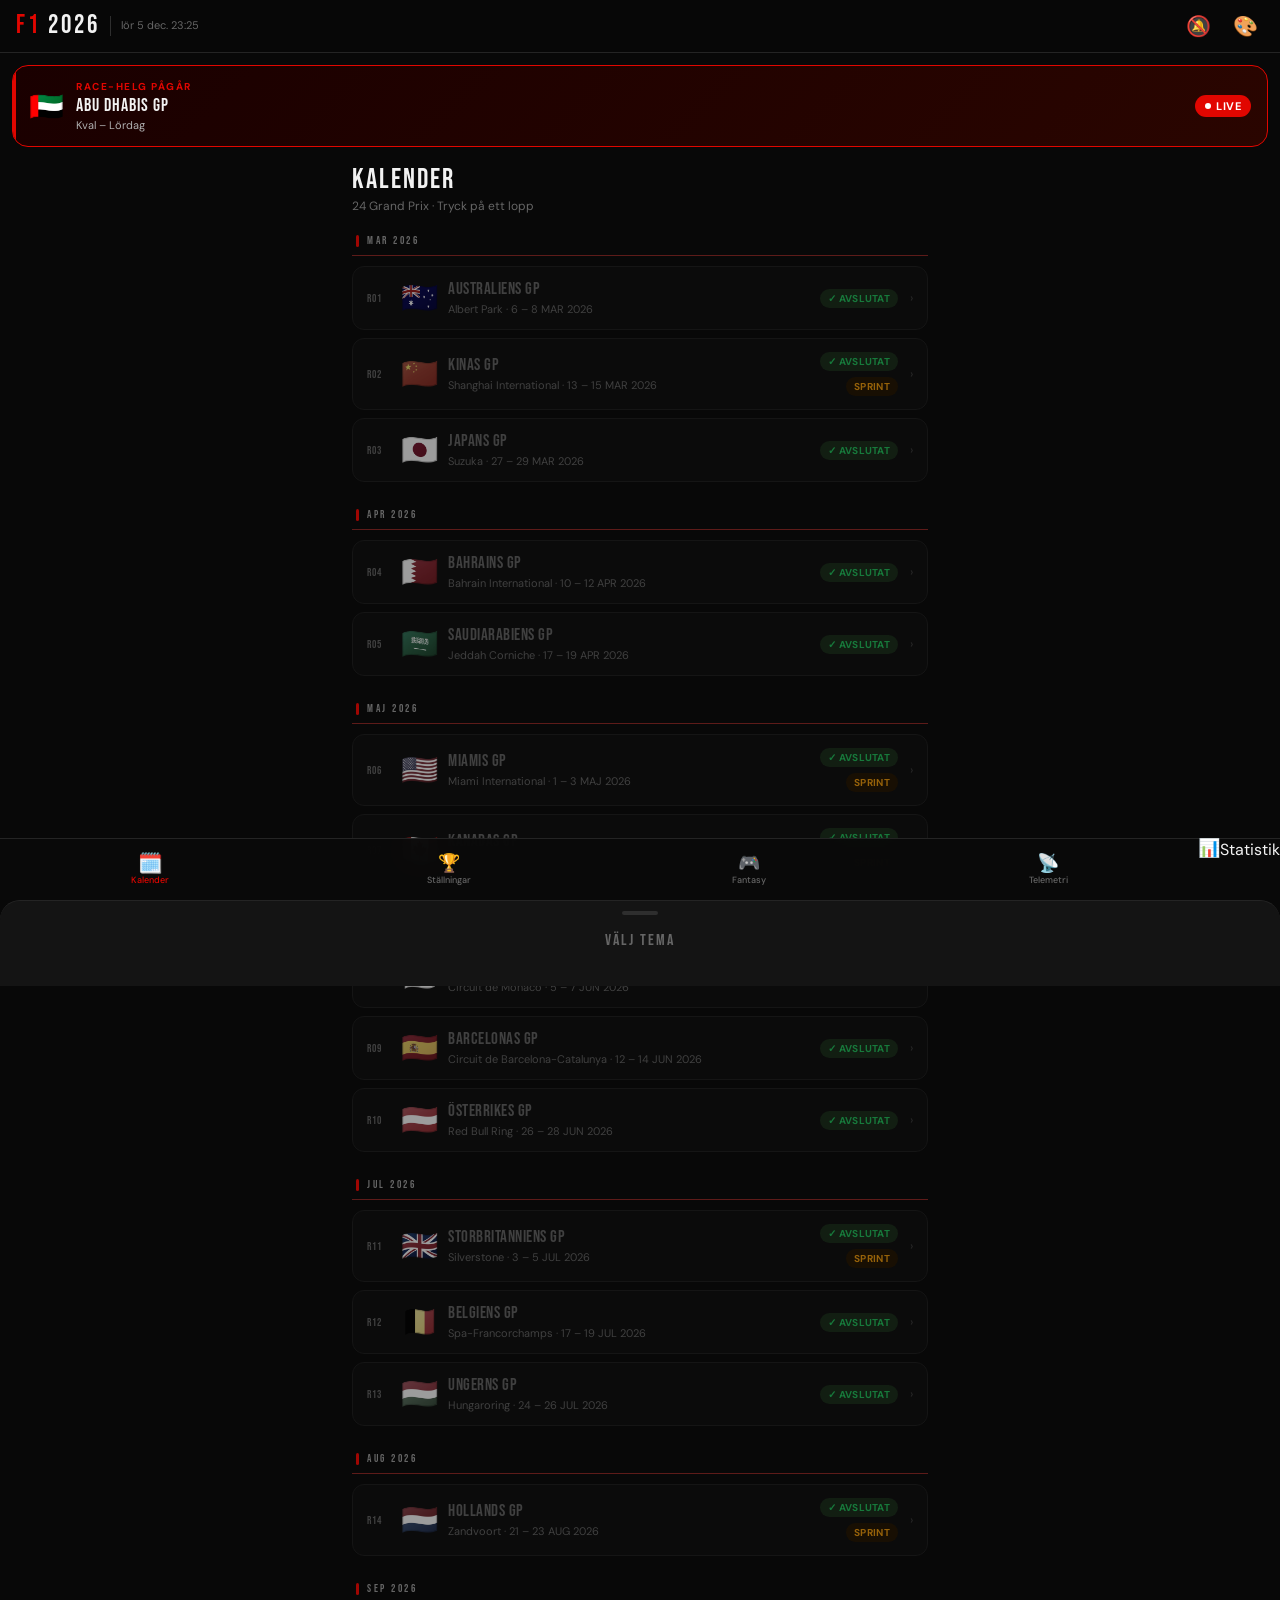
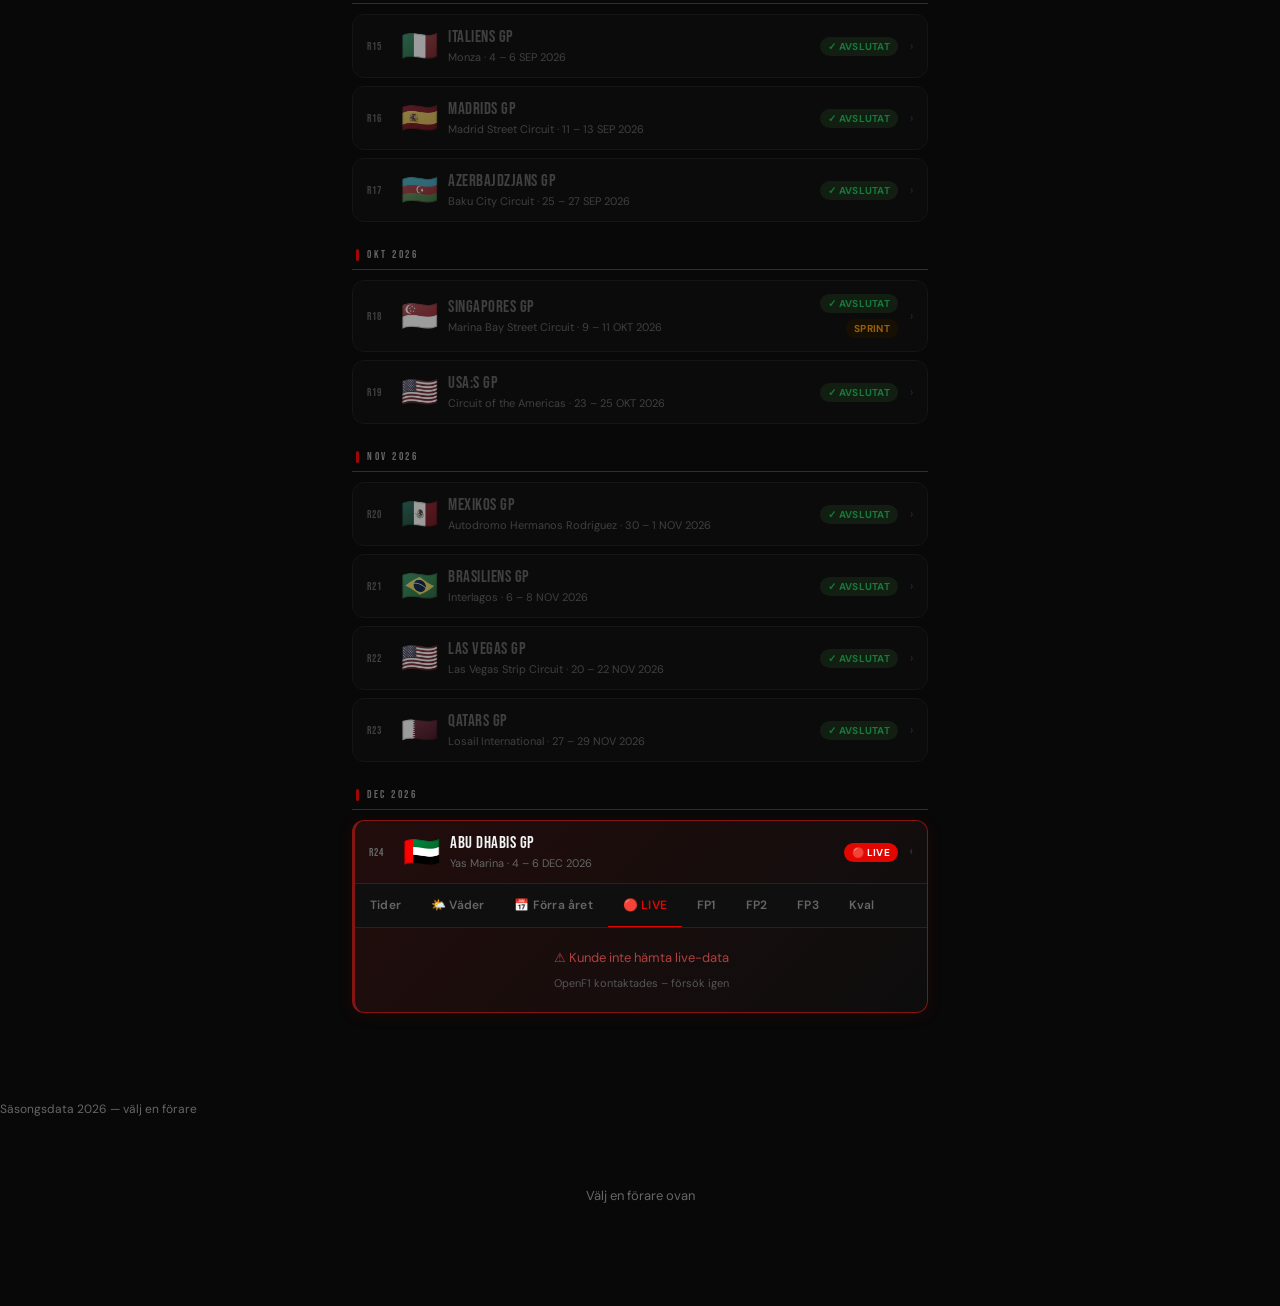
==== index.html @ bcf7eaa3 "Add files via upload" ====
<!DOCTYPE html>
<html lang="sv">
<head>
<meta charset="UTF-8">
<meta name="viewport" content="width=device-width, initial-scale=1.0, viewport-fit=cover">
<meta name="apple-mobile-web-app-capable" content="yes">
<meta name="apple-mobile-web-app-status-bar-style" content="black-translucent">
<meta name="apple-mobile-web-app-title" content="F1 2026">
<meta name="theme-color" content="#080808">
<title>F1 2026</title>

<script>
const manifestData = {
  name:"F1 2026 Kalender", short_name:"F1 2026", start_url:"/",
  display:"standalone", background_color:"#080808", theme_color:"#E10600",
  orientation:"portrait",
  icons:[{ src:"data:image/svg+xml,<svg xmlns='http://www.w3.org/2000/svg' viewBox='0 0 100 100'><rect width='100' height='100' rx='20' fill='%23E10600'/><text y='.85em' font-size='72' x='14'>🏎</text></svg>", sizes:"any", type:"image/svg+xml" }]
};
const blob = new Blob([JSON.stringify(manifestData)],{type:'application/json'});
document.addEventListener('DOMContentLoaded',()=>{
  const l=document.createElement('link'); l.rel='manifest';
  l.href=URL.createObjectURL(blob); document.head.appendChild(l);
});
</script>

<link rel="preconnect" href="https://fonts.googleapis.com">
<link href="https://fonts.googleapis.com/css2?family=Bebas+Neue&family=DM+Sans:wght@300;400;500;600&display=swap" rel="stylesheet">

<style>
/* ── TOKENS ──────────────────────────────────────────────────────────────── */
:root {
  --red:     #E10600;
  --red2:    #ff2a25;
  --bg:      #080808;
  --bg2:     #0f0f0f;
  --surface: #141414;
  --surface2:#1a1a1a;
  --surface3:#222;
  --border:  #242424;
  --border2: #2e2e2e;
  --text:    #f2f2f2;
  --text2:   #b0b0b0;
  --muted:   #666;
  --gold:    #f5c518;
  --silver:  #c0c0c0;
  --bronze:  #cd7f32;
  --green:   #22c55e;
  --purple:  #c44dff;

  --r-sm:  8px;
  --r-md: 12px;
  --r-lg: 16px;

  --safe-top:    env(safe-area-inset-top,    0px);
  --safe-bottom: env(safe-area-inset-bottom, 0px);
  --safe-left:   env(safe-area-inset-left,   0px);
  --safe-right:  env(safe-area-inset-right,  0px);

  /* Theme accent (overridden per team) */
  --accent:       #E10600;
  --accent2:      #ff2a25;
  --accent-glow:  rgba(var(--accent-rgb,225,6,0),0.25);
}

/* ── THEME VARIATIONS ────────────────────────────────────────────────────── */
/* Each team overrides --accent, --accent2, --accent-glow */
[data-theme="ferrari"]       { --accent:#E8002D; --accent2:#ff1a3d; --accent-glow:rgba(232,0,45,0.25); }
[data-theme="red_bull"]      { --accent:#3671C6; --accent2:#5590e0; --accent-glow:rgba(54,113,198,0.25); }
[data-theme="mercedes"]      { --accent:#00D2BE; --accent2:#00f0d8; --accent-glow:rgba(0,210,190,0.25); }
[data-theme="mclaren"]       { --accent:#FF8000; --accent2:#ff9a30; --accent-glow:rgba(255,128,0,0.25); }
[data-theme="aston_martin"]  { --accent:#358C75; --accent2:#40a98d; --accent-glow:rgba(53,140,117,0.25); }
[data-theme="alpine"]        { --accent:#FF87BC; --accent2:#ffa0cc; --accent-glow:rgba(255,135,188,0.25); }
[data-theme="williams"]      { --accent:#64C4FF; --accent2:#80d4ff; --accent-glow:rgba(100,196,255,0.25); }
[data-theme="rb"]            { --accent:#6692FF; --accent2:#80aaff; --accent-glow:rgba(102,146,255,0.25); }
[data-theme="haas"]          { --accent:#B6BABD; --accent2:#d0d4d8; --accent-glow:rgba(182,186,189,0.2); }
[data-theme="sauber"]        { --accent:#999999; --accent2:#b0b0b0; --accent-glow:rgba(153,153,153,0.2); }
[data-theme="cadillac"]      { --accent:#C4B696; --accent2:#d4c8a8; --accent-glow:rgba(196,182,150,0.25); }
[data-theme="default"]       { --accent:#E10600; --accent2:#ff2a25; --accent-glow:rgba(var(--accent-rgb,225,6,0),0.25); }

/* ── RESET ───────────────────────────────────────────────────────────────── */
*, *::before, *::after {
  box-sizing: border-box; margin: 0; padding: 0;
  -webkit-tap-highlight-color: transparent;
  -webkit-text-size-adjust: 100%;
}
html {
  height: 100%;
  scroll-behavior: smooth;
  -webkit-overflow-scrolling: touch;
}
body {
  background: var(--bg);
  color: var(--text);
  font-family: 'DM Sans', -apple-system, BlinkMacSystemFont, sans-serif;
  min-height: 100%;
  padding-bottom: calc(62px + var(--safe-bottom));
  overscroll-behavior: none;
  -webkit-font-smoothing: antialiased;
}
button { touch-action: manipulation; font-family: inherit; cursor: pointer; }

/* ── HEADER ──────────────────────────────────────────────────────────────── */
header {
  position: sticky;
  top: 0;
  z-index: 200;
  background: rgba(8,8,8,0.92);
  backdrop-filter: blur(24px);
  -webkit-backdrop-filter: blur(24px);
  border-bottom: 1px solid var(--border);
  padding: calc(var(--safe-top) + 12px) 16px 12px;
  display: flex;
  align-items: center;
  gap: 10px;
}

.logo {
  font-family: 'Bebas Neue', sans-serif;
  font-size: 26px;
  letter-spacing: 3px;
  line-height: 1;
  color: var(--text);
}
.logo-f1 { color: var(--accent); }

/* ── THEME BUTTON ────────────────────────────────────────────────────────── */
.theme-btn {
  margin-left: auto;
  background: none; border: none;
  font-size: 20px; line-height: 1;
  padding: 4px 6px;
  border-radius: 8px;
  cursor: pointer;
  transition: transform 0.2s;
  flex-shrink: 0;
}
.theme-btn:active { transform: scale(0.88) rotate(20deg); }
.notify-header-btn {
  background: none; border: none;
  font-size: 20px; line-height: 1;
  padding: 4px 6px;
  border-radius: 8px;
  cursor: pointer;
  transition: transform 0.2s;
  flex-shrink: 0;
}
.notify-header-btn:active { transform: scale(0.88); }
.notify-header-btn.notify-active { filter: drop-shadow(0 0 6px gold); }


/* ── THEME SHEET ─────────────────────────────────────────────────────────── */
.theme-overlay {
  display: none;
  position: fixed; inset: 0;
  background: rgba(0,0,0,0.6);
  z-index: 500;
  backdrop-filter: blur(4px);
  -webkit-backdrop-filter: blur(4px);
}
.theme-overlay.open { display: block; }

.theme-sheet {
  position: fixed;
  bottom: 0; left: 0; right: 0;
  background: var(--surface);
  border-top: 1px solid var(--border);
  border-radius: 20px 20px 0 0;
  padding: 10px 20px calc(20px + var(--safe-bottom));
  z-index: 501;
  transform: translateY(100%);
  transition: transform 0.35s cubic-bezier(0.32, 0.72, 0, 1);
}
.theme-sheet.open { transform: translateY(0); }

.theme-sheet-handle {
  width: 36px; height: 4px;
  background: var(--border2);
  border-radius: 2px;
  margin: 0 auto 16px;
}
.theme-sheet-title {
  font-family: 'Bebas Neue', sans-serif;
  font-size: 16px; letter-spacing: 2px;
  color: var(--muted);
  text-align: center;
  margin-bottom: 16px;
}

.theme-grid {
  display: grid;
  grid-template-columns: repeat(3, 1fr);
  gap: 10px;
}
.theme-tile {
  display: flex; flex-direction: column; align-items: center; gap: 7px;
  padding: 12px 6px 10px;
  background: var(--surface2);
  border: 2px solid var(--border);
  border-radius: var(--r-md);
  cursor: pointer;
  transition: all 0.15s;
  position: relative;
}
.theme-tile:active { transform: scale(0.94); }
.theme-tile.active {
  border-color: var(--accent);
  background: color-mix(in srgb, var(--accent) 12%, var(--surface2));
}
.theme-tile.active::after {
  content: '✓';
  position: absolute; top: 5px; right: 7px;
  font-size: 11px; font-weight: 700;
  color: var(--accent);
}
.theme-swatch {
  width: 36px; height: 36px;
  border-radius: 50%;
  flex-shrink: 0;
  position: relative;
}
.theme-swatch-inner {
  position: absolute; inset: 4px;
  border-radius: 50%;
  background: var(--bg);
}
.theme-name {
  font-size: 10px; font-weight: 600;
  color: var(--text2);
  text-align: center;
  line-height: 1.2;
  letter-spacing: 0.3px;
}

.header-sep {
  width: 1px; height: 20px;
  background: var(--border2);
  flex-shrink: 0;
}

.header-clock {
  font-size: 11px;
  color: var(--muted);
  line-height: 1.4;
  flex: 1;
}

/* ── COUNTDOWN BANNER ────────────────────────────────────────────────────── */
.countdown-banner {
  margin: 12px 12px 0;
  background: linear-gradient(135deg, #1a0a00 0%, #1a0000 100%);
  border: 1px solid #3a1a00;
  border-radius: var(--r-lg);
  padding: 14px 16px;
  display: flex;
  align-items: center;
  gap: 12px;
  overflow: hidden;
  position: relative;
}
.countdown-banner::before {
  content: '';
  position: absolute;
  top: 0; left: 0;
  width: 3px; height: 100%;
  background: var(--accent);
  border-radius: 99px 0 0 99px;
}
.countdown-race-flag { font-size: 28px; flex-shrink: 0; }
.countdown-info { flex: 1; min-width: 0; }
.countdown-label {
  font-size: 10px;
  font-weight: 700;
  letter-spacing: 1.5px;
  text-transform: uppercase;
  color: var(--accent);
  margin-bottom: 2px;
}
.countdown-race-name {
  font-family: 'Bebas Neue', sans-serif;
  font-size: 18px;
  letter-spacing: 1px;
  color: var(--text);
  white-space: nowrap;
  overflow: hidden;
  text-overflow: ellipsis;
}
.countdown-session {
  font-size: 11px;
  color: var(--text2);
  margin-top: 2px;
}
.countdown-timer {
  flex-shrink: 0;
  text-align: center;
}
.countdown-digits {
  font-family: 'Bebas Neue', sans-serif;
  font-size: 26px;
  letter-spacing: 1px;
  color: var(--text);
  line-height: 1;
  font-variant-numeric: tabular-nums;
}
.countdown-unit {
  font-size: 9px;
  color: var(--muted);
  letter-spacing: 1px;
  text-transform: uppercase;
  margin-top: 1px;
}

/* live banner variant */
.countdown-banner.is-live {
  background: linear-gradient(135deg, #1a0000 0%, #2a0500 100%);
  border-color: var(--accent);
  animation: liveBorderPulse 2s ease-in-out infinite;
}
@keyframes liveBorderPulse {
  0%,100% { border-color: var(--accent); }
  50%      { border-color: #ff6b6b; }
}
.live-pill {
  display: flex; align-items: center; gap: 5px;
  background: var(--accent);
  color: white;
  font-size: 11px; font-weight: 700;
  letter-spacing: 0.5px;
  padding: 4px 10px;
  border-radius: 99px;
}
.live-pill-dot {
  width: 6px; height: 6px;
  background: white;
  border-radius: 50%;
  animation: pulse 1s infinite;
}

/* ── PAGE CONTAINER ──────────────────────────────────────────────────────── */
.container { padding: 16px 12px calc(80px + var(--safe-bottom)); max-width: 600px; margin: 0 auto; }

.page-title {
  font-family: 'Bebas Neue', sans-serif;
  font-size: 28px;
  letter-spacing: 2px;
  color: var(--text);
  margin-bottom: 2px;
}
.page-subtitle {
  font-size: 12px;
  color: var(--muted);
  margin-bottom: 16px;
  font-weight: 400;
}

/* ── MONTH DIVIDER ───────────────────────────────────────────────────────── */
.month-divider {
  font-family: 'Bebas Neue', sans-serif;
  font-size: 11px;
  color: var(--muted);
  letter-spacing: 2.5px;
  padding: 18px 4px 8px;
  text-transform: uppercase;
  border-bottom: 1px solid color-mix(in srgb, var(--accent) 30%, var(--border));
  margin-bottom: 10px;
  display: flex;
  align-items: center;
  gap: 8px;
}
.month-divider::before {
  content: '';
  display: inline-block;
  width: 3px;
  height: 12px;
  background: var(--accent);
  border-radius: 2px;
  flex-shrink: 0;
  opacity: 0.7;
}
.month-divider:first-child { padding-top: 4px; }

/* Öppet kort — starkare kant */
.race-card.open:not(.past) {
  border-color: color-mix(in srgb, var(--accent) 50%, var(--border));
  box-shadow: 0 2px 16px color-mix(in srgb, var(--accent) 10%, transparent);
}

/* ── RACE CARD ───────────────────────────────────────────────────────────── */
.race-card {
  background: var(--surface);
  border: 1px solid var(--border);
  border-radius: var(--r-md);
  margin-bottom: 8px;
  overflow: hidden;
  transition: border-color 0.2s, box-shadow 0.2s, opacity 0.2s;
}

/* Avklarade lopp — mörkare, nedtonade */
.race-card.past {
  background: #0e0e0e;
  border-color: #1e1e1e;
  opacity: 0.6;
}
.race-card.past .race-name { color: var(--muted); }
.race-card.past .flag      { filter: grayscale(0.5); }

/* Nästa kommande lopp — accentfärgad vänsterkant + glöd */
.race-card.next-race {
  background: linear-gradient(135deg, color-mix(in srgb, var(--accent) 6%, #0d0d0d), #0d0d0d);
  border-color: color-mix(in srgb, var(--accent) 40%, var(--border));
  border-left: 3px solid var(--accent);
  box-shadow: 0 0 0 1px color-mix(in srgb, var(--accent) 15%, transparent),
              0 4px 20px color-mix(in srgb, var(--accent) 15%, transparent),
              inset 3px 0 12px color-mix(in srgb, var(--accent) 6%, transparent);
}
.race-card.next-race .race-name { color: #fff; }

/* Övriga kommande lopp — svag accenttonad kant */
.race-card.upcoming {
  background: #111318;
  border-color: color-mix(in srgb, var(--accent) 18%, var(--border));
  border-left: 2px solid color-mix(in srgb, var(--accent) 35%, transparent);
}

/* Live — starkt glöd */
.race-card.live {
  background: linear-gradient(135deg, color-mix(in srgb, var(--accent) 10%, #0d0d0d), #0d0d0d);
  border-color: var(--accent);
  border-left: 3px solid var(--accent);
  box-shadow: 0 0 0 1px var(--accent),
              0 4px 24px color-mix(in srgb, var(--accent) 25%, transparent);
}

.race-header {
  display: flex;
  align-items: center;
  gap: 10px;
  padding: 13px 14px;
  min-height: 62px;
  user-select: none;
}

.round-num {
  font-family: 'Bebas Neue', sans-serif;
  font-size: 11px;
  color: var(--muted);
  letter-spacing: 1px;
  min-width: 24px;
  flex-shrink: 0;
}

.flag {
  font-size: 30px;
  flex-shrink: 0;
  line-height: 1;
  font-family: "Apple Color Emoji", "Segoe UI Emoji", "Noto Color Emoji", sans-serif;
}

.race-info { flex: 1; min-width: 0; }
.race-name {
  font-family: 'Bebas Neue', sans-serif;
  font-size: 17px;
  letter-spacing: 0.5px;
  white-space: nowrap;
  overflow: hidden;
  text-overflow: ellipsis;
  line-height: 1.1;
}
.race-meta {
  font-size: 11px;
  color: var(--muted);
  margin-top: 3px;
  white-space: nowrap;
  overflow: hidden;
  text-overflow: ellipsis;
}

.race-right {
  display: flex;
  flex-direction: column;
  align-items: flex-end;
  gap: 4px;
  flex-shrink: 0;
}

/* badges */
.badge {
  font-size: 10px;
  font-weight: 700;
  padding: 3px 8px;
  border-radius: 99px;
  letter-spacing: 0.3px;
  text-transform: uppercase;
  white-space: nowrap;
}
.badge-live     { background: var(--accent);    color: #fff; }
.badge-done     { background: #1a2e1a;       color: var(--green); }
.badge-next     { background: #0d2e0d;       color: var(--green); border: 1px solid #2a5a2a; }
.badge-upcoming { background: var(--surface2); color: var(--muted); border: 1px solid var(--border2); }
.badge-sprint   { background: #241500;        color: #f59e0b; }

.chevron {
  color: var(--muted);
  font-size: 12px;
  transition: transform 0.22s;
  margin-left: 2px;
  flex-shrink: 0;
  opacity: 0.6;
}
.race-card.open .chevron { transform: rotate(180deg); }

/* ── EXPANDED PANEL ──────────────────────────────────────────────────────── */
.race-panel {
  display: none;
  border-top: 1px solid var(--border);
  animation: slideDown 0.18s ease;
}
.race-card.open .race-panel { display: block; }
@keyframes slideDown {
  from { opacity:0; transform:translateY(-4px); }
  to   { opacity:1; transform:translateY(0); }
}

/* ── SESSION TABS ────────────────────────────────────────────────────────── */
.tabs {
  display: flex;
  background: var(--bg2);
  border-bottom: 1px solid var(--border);
  overflow-x: auto;
  -webkit-overflow-scrolling: touch;
  scrollbar-width: none;
}
.tabs::-webkit-scrollbar { display: none; }

.tab-btn {
  font-size: 12px;
  font-weight: 600;
  color: var(--muted);
  background: none;
  border: none;
  padding: 11px 15px;
  white-space: nowrap;
  border-bottom: 2px solid transparent;
  margin-bottom: -1px;
  transition: color 0.12s, border-color 0.12s;
  min-height: 44px;
  letter-spacing: 0.2px;
}
.tab-btn:active  { opacity: 0.65; }
.tab-btn.active  { color: var(--accent); border-bottom-color: var(--accent); }
.tab-btn.live-tab { color: var(--accent); }

/* ── SESSION SCHEDULE ────────────────────────────────────────────────────── */
.session-schedule { padding: 14px 14px 16px; }
.session-row {
  display: flex;
  align-items: center;
  padding: 10px 0;
  gap: 8px;
  border-bottom: 1px solid var(--border);
  min-height: 44px;
}
.session-row:last-of-type { border-bottom: none; }
.session-name { font-weight: 500; font-size: 13px; flex: 1; }
.session-time { font-size: 14px; font-weight: 600; font-variant-numeric: tabular-nums; }
.session-date { font-size: 11px; color: var(--muted); text-align: right; }
.session-badge {
  font-size: 10px; font-weight: 700;
  padding: 2px 7px; border-radius: 99px;
}
.session-past       { background:#1a2e1a; color:var(--green); }
.session-live-now   { background:var(--accent); color:#fff; animation:pulse 1.2s infinite; }
.session-upcoming-s { background:var(--surface2); color:var(--muted); border:1px solid var(--border2); }

/* ── RESULTS TABLE ───────────────────────────────────────────────────────── */
.results-wrapper { padding: 12px 14px 16px; }
.results-table { width:100%; border-collapse:collapse; font-size:13px; }
.results-table th {
  text-align:left; color:var(--muted); font-size:10px; font-weight:700;
  letter-spacing:0.5px; text-transform:uppercase;
  padding:0 6px 10px; border-bottom:1px solid var(--border);
}
.results-table td {
  padding:9px 6px; border-bottom:1px solid #191919; vertical-align:middle;
}
.results-table tr:last-child td { border-bottom:none; }

.pos-1 { color:var(--gold);   font-family:'Bebas Neue',sans-serif; font-size:17px; }
.pos-2 { color:var(--silver); font-family:'Bebas Neue',sans-serif; font-size:17px; }
.pos-3 { color:var(--bronze); font-family:'Bebas Neue',sans-serif; font-size:17px; }
.pos-other { color:var(--muted); font-family:'Bebas Neue',sans-serif; font-size:17px; }

.driver-name { font-weight:500; font-size:13px; }
.driver-abbr { font-family:'Bebas Neue',sans-serif; font-size:13px; letter-spacing:1px; margin-right:4px; opacity:0.4; }
.team-dot    { width:7px; height:7px; border-radius:50%; display:inline-block; margin-right:5px; }
.time-col    { color:var(--muted); font-size:12px; font-variant-numeric:tabular-nums; }
.points-col  { text-align:right; font-weight:600; font-size:13px; }

/* ── BANNER WEATHER ROW ──────────────────────────────────────────────────── */
.banner-weather-row {
  display: flex;
  align-items: center;
  gap: 6px;
  margin-top: 5px;
  flex-wrap: wrap;
  min-height: 16px;
}
.bw-icon   { font-size: 14px; line-height: 1; }
.bw-temp   { font-family:'Bebas Neue',sans-serif; font-size:16px; line-height:1; }
.bw-sep    { color: var(--border); font-size: 10px; }
.bw-wind, .bw-rain { font-size: 11px; color: var(--muted); }
.bw-label  { font-size: 10px; color: #444; margin-left: 2px; }

/* ── WEATHER TAB ─────────────────────────────────────────────────────────── */
.wx-wrap { padding: 14px 14px 8px; }

.wx-section-title {
  font-family: 'Bebas Neue', sans-serif;
  font-size: 13px;
  letter-spacing: 1px;
  color: var(--muted);
  margin: 16px 0 8px;
}
.wx-section-title:first-child { margin-top: 0; }

/* Session rows */
.wx-sessions { display: flex; flex-direction: column; gap: 6px; }
.wx-sess-row {
  display: flex;
  align-items: center;
  justify-content: space-between;
  background: var(--surface2);
  border: 1px solid var(--border);
  border-radius: var(--r-sm);
  padding: 10px 12px;
  gap: 10px;
}
.wx-sess-left  { display:flex; align-items:center; gap:10px; flex:1; min-width:0; }
.wx-sess-icon  { font-size: 22px; flex-shrink:0; }
.wx-sess-name  { font-size: 13px; font-weight: 600; color: var(--text); }
.wx-sess-time  { font-size: 11px; color: var(--muted); margin-top: 1px; }
.wx-sess-right { text-align: right; flex-shrink: 0; }
.wx-sess-temp  { font-family:'Bebas Neue',sans-serif; font-size: 20px; line-height: 1; }
.wx-sess-details { display:flex; gap:8px; font-size:11px; color:var(--muted); margin-top:3px; justify-content:flex-end; }

/* 3-day cards */
.wx-days {
  display: grid;
  grid-template-columns: repeat(3, 1fr);
  gap: 8px;
  margin-bottom: 4px;
}
.wx-day-card {
  background: var(--surface2);
  border: 1px solid var(--border);
  border-radius: var(--r-sm);
  padding: 10px 8px;
  text-align: center;
}
.wx-day-card.wx-day-wet {
  background: #0d1a2e;
  border-color: #1e3050;
}
.wx-day-label { font-size: 10px; font-weight:700; text-transform:uppercase; letter-spacing:0.5px; color:var(--muted); margin-bottom:6px; }
.wx-day-icon  { font-size: 24px; line-height:1; margin-bottom:4px; }
.wx-day-desc  { font-size: 10px; color: #555; margin-bottom: 6px; min-height: 14px; }
.wx-day-temps { font-family:'Bebas Neue',sans-serif; font-size:16px; display:flex; gap:4px; justify-content:center; align-items:baseline; }
.wx-day-tmin  { font-size:13px; color:var(--muted); }
.wx-day-rain  { font-size: 11px; margin-top: 4px; }
.wx-day-wind  { font-size: 10px; color: var(--muted); margin-top: 2px; }

/* Risk summary bar */
.wx-risk-bar {
  margin-top: 12px;
  padding: 10px 14px;
  border: 1px solid;
  border-radius: var(--r-sm);
  background: rgba(255,255,255,0.03);
  font-size: 12px;
  font-weight: 600;
  text-align: center;
}

/* Too far out message */
.wx-too-far {
  padding: 32px 16px;
  text-align: center;
}
.wx-too-far-icon  { font-size: 36px; margin-bottom: 10px; }
.wx-too-far-title { font-family:'Bebas Neue',sans-serif; font-size:18px; color:var(--text); letter-spacing:1px; }
.wx-too-far-sub   { font-size:12px; color:var(--muted); margin-top:4px; }

.hist-podium-time { font-size:11px; color:var(--muted); margin-top:3px; }

.hist-stats { display:flex; flex-direction:column; gap:8px; }
.hist-stat-card {
  display:flex; align-items:center; gap:12px;
  background:var(--surface2); border:1px solid var(--border);
  border-radius:var(--r-sm); padding:12px 14px;
}
.hist-stat-icon  { font-size:22px; flex-shrink:0; }
.hist-stat-label { font-size:10px; font-weight:700; text-transform:uppercase; letter-spacing:0.5px; color:var(--muted); }
.hist-stat-value { font-family:'Bebas Neue',sans-serif; font-size:22px; line-height:1.1; color:var(--text); }
.hist-stat-driver{ font-size:11px; margin-top:2px; }

.hist-most-wins {
  display:flex; align-items:center; gap:12px;
  background:linear-gradient(135deg,#1a1400,#1a1000);
  border:1px solid #3a2e00; border-radius:var(--r-sm);
  padding:14px 16px;
}
.hist-wins-name  { flex:1; font-size:15px; font-weight:700; color:var(--text); }
.hist-wins-count { font-family:'Bebas Neue',sans-serif; font-size:36px; color:var(--gold); line-height:1; }
.hist-wins-label { font-size:11px; color:var(--muted); min-width:36px; }

/* ── TRACK MAP ───────────────────────────────────────────────────────────── */
.track-map-wrap {
  padding: 16px 16px 0;
  display: flex;
  flex-direction: column;
  align-items: center;
  border-bottom: 1px solid var(--border);
  margin-bottom: 4px;
}
.track-map-img {
  width: 100%;
  max-width: 280px;
  max-height: 200px;
  object-fit: contain;
  filter: invert(1) sepia(1) saturate(3) hue-rotate(var(--track-hue, 320deg)) brightness(0.85);
  opacity: 0.9;
}
.race-card.past .track-map-img {
  filter: invert(1) brightness(0.3);
  opacity: 0.5;
}
.race-card.next-race .track-map-img {
  --track-hue: 100deg;
}
.track-map-caption {
  font-family: 'Bebas Neue', sans-serif;
  font-size: 11px;
  letter-spacing: 2px;
  color: var(--muted);
  margin: 8px 0 12px;
  text-transform: uppercase;
}

.track-map-wrap {
  position: relative;
  padding: 16px 16px 8px;
  display: flex;
  flex-direction: column;
  align-items: center;
  border-bottom: 1px solid var(--border);
  margin-bottom: 4px;
}
.track-svg {
  width: 100%;
  max-width: 260px;
  height: auto;
  color: var(--accent);
  filter: drop-shadow(0 0 6px rgba(var(--accent-rgb,225,6,0),0.35));
}
.race-card.past .track-svg      { color: #444; filter: none; }
.race-card.next-race .track-svg { color: var(--green); filter: drop-shadow(0 0 6px rgba(34,197,94,0.3)); }
.track-map-name {
  font-family: 'Bebas Neue', sans-serif;
  font-size: 11px;
  letter-spacing: 2px;
  color: var(--muted);
  margin-top: 4px;
  text-transform: uppercase;
}

/* ── HISTORIA ────────────────────────────────────────────────────────────── */
.hist-wrap { padding: 14px 14px 4px; }
.hist-section-title {
  font-family: 'Bebas Neue', sans-serif;
  font-size: 13px;
  letter-spacing: 1px;
  color: var(--muted);
  margin: 16px 0 8px;
}
.hist-section-title:first-child { margin-top: 0; }
.hist-records {
  display: grid;
  grid-template-columns: repeat(2, 1fr);
  gap: 8px;
}
.hist-record-card {
  background: var(--surface2);
  border: 1px solid var(--border);
  border-radius: var(--r-sm);
  padding: 10px 12px;
}
.hist-record-value {
  font-family: 'Bebas Neue', sans-serif;
  font-size: 22px;
  color: var(--text);
  line-height: 1;
}
.hist-record-label {
  font-size: 10px;
  font-weight: 700;
  color: var(--muted);
  text-transform: uppercase;
  letter-spacing: 0.5px;
  margin-top: 3px;
}
.hist-record-sub { font-size: 11px; color: #555; margin-top: 2px; }
.hist-podium {
  display: grid;
  grid-template-columns: repeat(3, 1fr);
  gap: 8px;
}
.hist-podium-card {
  background: var(--surface2);
  border: 1px solid var(--border);
  border-radius: var(--r-sm);
  padding: 10px 8px;
  text-align: center;
}
.hist-podium-medal  { font-size: 18px; line-height: 1; }
.hist-podium-name   { font-family:'Bebas Neue',sans-serif; font-size:15px; margin-top:4px; }
.hist-podium-team   { font-size:10px; margin-top:2px; white-space:nowrap; overflow:hidden; text-overflow:ellipsis; }
.hist-winner-row {
  display: flex;
  align-items: center;
  gap: 10px;
  padding: 8px 0;
  border-bottom: 1px solid var(--border);
}
.hist-winner-row:last-child { border-bottom: none; padding-bottom: 6px; }
.hist-winner-year { font-family:'Bebas Neue',sans-serif; font-size:18px; color:var(--muted); min-width:38px; }
.hist-winner-bar  { flex:1; padding-left:10px; }
.hist-winner-name { font-size:13px; font-weight:600; color:var(--text); }
.hist-winner-team { font-size:11px; margin-top:1px; }
.hist-winner-time { font-size:11px; color:var(--muted); min-width:60px; text-align:right; }

/* ── LIVE TAB ────────────────────────────────────────────────────────────── */
.live-wrap { padding: 12px 12px 16px; }
.live-header {
  display: flex; align-items: center; justify-content: space-between;
  margin-bottom: 14px;
}
.live-indicator {
  display: flex; align-items: center; gap: 6px;
  font-size: 12px; font-weight: 700; color: var(--accent); letter-spacing: 0.5px;
}
.live-dot {
  width:8px; height:8px; background:var(--accent);
  border-radius:50%; animation:pulse 1.1s infinite;
}
.live-lap { font-size:12px; color:var(--muted); text-align:right; }
.live-lap strong { font-family:'Bebas Neue',sans-serif; font-size:17px; color:var(--text); }

.live-row {
  display: grid;
  grid-template-columns: 26px minmax(0,1fr) 70px;
  align-items: center;
  gap: 8px;
  padding: 10px 0;
  border-bottom: 1px solid #191919;
  min-height: 52px;
}
.live-row:last-child { border-bottom:none; }
.live-pos { font-family:'Bebas Neue',sans-serif; font-size:18px; text-align:center; line-height:1; }
.live-driver-block { min-width:0; overflow:hidden; }
.live-name-row { display:flex; align-items:center; gap:5px; margin-bottom:5px; overflow:hidden; }
.live-bar { width:3px; height:16px; border-radius:2px; flex-shrink:0; }
.live-abbr { font-family:'Bebas Neue',sans-serif; font-size:15px; color:var(--text); letter-spacing:1px; flex-shrink:0; }
.live-name { font-size:12px; color:var(--muted); white-space:nowrap; overflow:hidden; text-overflow:ellipsis; }
.live-meta-row { display:flex; align-items:center; gap:6px; overflow:hidden; }
.tyre-chip { font-size:11px; font-weight:800; padding:2px 7px; border-radius:4px; white-space:nowrap; flex-shrink:0; }
.tyre-SOFT   { background:#c0392b; color:#fff; }
.tyre-MEDIUM { background:#d4ac0d; color:#000; }
.tyre-HARD   { background:#d5d8dc; color:#000; }
.tyre-INTER  { background:#27ae60; color:#fff; }
.tyre-WET    { background:#2471a3; color:#fff; }
.tyre-UNKNOWN{ background:#2a2a2a; color:#666; }
.live-pits   { font-size:11px; color:var(--muted); white-space:nowrap; }
.live-right  { text-align:right; }
.live-gap-val { font-size:13px; font-weight:600; font-variant-numeric:tabular-nums; color:var(--text); white-space:nowrap; }
.live-laptime { font-size:11px; color:var(--muted); margin-top:3px; font-variant-numeric:tabular-nums; white-space:nowrap; }
.live-laptime.fastest { color:var(--purple); font-weight:600; }
.live-refresh-note { text-align:center; font-size:11px; color:#333; margin-top:14px; padding-top:10px; border-top:1px solid var(--border); }

/* ── LOADING / ERROR ─────────────────────────────────────────────────────── */
.loading { text-align:center; padding:32px 16px; color:var(--muted); font-size:13px; }
.spinner {
  width:20px; height:20px;
  border:2px solid var(--surface3); border-top-color:var(--accent);
  border-radius:50%; animation:spin 0.6s linear infinite;
  margin:0 auto 12px;
}
@keyframes spin { to { transform:rotate(360deg); } }
.error-msg { text-align:center; padding:20px 16px; color:#b04040; font-size:13px; line-height:1.6; }

/* ── STANDINGS ───────────────────────────────────────────────────────────── */
.standings-tabs { display:flex; gap:8px; margin-bottom:16px; }
.std-tab {
  flex:1; font-size:13px; font-weight:600; color:var(--muted);
  background:var(--surface); border:1px solid var(--border);
  padding:12px 8px; border-radius:var(--r-md);
  min-height:44px; text-align:center;
  transition: all 0.15s;
}
.std-tab.active { background:var(--accent); border-color:var(--accent); color:#fff; }

.st-source { font-size:11px; color:var(--muted); text-align:right; margin-bottom:12px; }
.st-list   { display:flex; flex-direction:column; gap:6px; }
.st-card {
  background:var(--surface);
  border:1px solid var(--border);
  border-radius:var(--r-md);
  padding:11px 12px;
  display:flex; align-items:center; gap:10px;
}
.st-card--leader { border-color:#2e2a00; background:#111000; }
.st-pos { width:26px; flex-shrink:0; text-align:center; }
.st-info { flex:1; min-width:0; }
.st-name { display:flex; align-items:center; gap:6px; margin-bottom:3px; }
.st-flag { font-size:15px; flex-shrink:0; }
.st-teambar { width:3px; height:16px; border-radius:2px; flex-shrink:0; }
.st-driver { font-weight:600; font-size:13px; white-space:nowrap; overflow:hidden; text-overflow:ellipsis; }
.st-team {
  font-size:11px; color:var(--muted);
  display:flex; align-items:center; gap:4px;
  margin-bottom:6px; white-space:nowrap; overflow:hidden; text-overflow:ellipsis;
}
.st-dot { width:6px; height:6px; border-radius:50%; flex-shrink:0; display:inline-block; }
.st-bar-track { height:2px; background:var(--surface3); border-radius:2px; overflow:hidden; }
.st-bar-fill  { height:100%; border-radius:2px; transition:width 0.5s ease; }
.st-right     { flex-shrink:0; text-align:right; min-width:50px; }
.st-pts { font-family:'Bebas Neue',sans-serif; font-size:22px; color:var(--text); line-height:1; }
.st-gap { font-size:11px; color:var(--muted); margin-top:2px; }

/* ── CHART ───────────────────────────────────────────────────────────────── */
.chart-wrap { padding: 0 0 16px; }
.chart-driver-grid {
  display: grid;
  grid-template-columns: repeat(2, 1fr);
  gap: 6px;
  padding: 12px 12px 0;
  margin-bottom: 12px;
}
.chart-driver-btn {
  display: flex; align-items: center; gap: 7px;
  background: var(--surface2); border: 1px solid var(--border);
  border-radius: 8px; padding: 7px 10px;
  cursor: pointer; transition: all 0.15s;
  font-family: 'DM Sans', sans-serif;
}
.chart-driver-btn.active {
  border-color: var(--driver-color, #888);
  background: color-mix(in srgb, var(--driver-color, #888) 12%, var(--surface2));
}
.chart-driver-dot {
  width: 10px; height: 10px; border-radius: 50%; flex-shrink: 0;
  background: var(--driver-color, #888);
}
.chart-driver-name { font-size: 12px; font-weight: 600; color: var(--text); flex: 1; white-space:nowrap; overflow:hidden; text-overflow:ellipsis; }
.chart-driver-pts  { font-family:'Bebas Neue',sans-serif; font-size:14px; color:var(--muted); }

.chart-canvas-wrap {
  position: relative;
  padding: 0 12px;
}
#pts-chart {
  width: 100%;
  border-radius: var(--r-sm);
  display: block;
}
.chart-legend-row {
  display: flex; flex-wrap: wrap; gap: 8px;
  padding: 10px 12px 0;
}
.chart-legend-item {
  display: flex; align-items: center; gap: 5px;
  font-size: 11px; color: var(--muted);
}
.chart-legend-line {
  width: 20px; height: 2px; border-radius: 2px;
  background: var(--driver-color, #888);
}
.chart-legend-dash {
  width: 20px; height: 0; border-top: 2px dashed var(--driver-color, #888);
}
.chart-info {
  font-size: 11px; color: var(--muted);
  padding: 6px 12px 0;
  text-align: center;
}

/* ── PULL TO REFRESH ─────────────────────────────────────────────────────── */
.ptr-indicator {
  display: flex;
  align-items: center;
  justify-content: center;
  gap: 10px;
  height: 0;
  overflow: hidden;
  opacity: 0;
  transition: height 0.2s ease, opacity 0.2s ease;
  background: var(--bg);
}
.ptr-indicator.ptr-pulling {
  height: 52px;
  opacity: 1;
}
.ptr-indicator.ptr-refreshing {
  height: 52px;
  opacity: 1;
}
.ptr-spinner {
  width: 20px; height: 20px;
  border: 2px solid var(--border2);
  border-top-color: var(--accent);
  border-radius: 50%;
  flex-shrink: 0;
  transition: transform 0.2s ease;
}
.ptr-indicator.ptr-refreshing .ptr-spinner {
  animation: spin 0.7s linear infinite;
}
.ptr-label {
  font-size: 12px;
  color: var(--muted);
  font-weight: 500;
}

/* ── BOTTOM NAV ──────────────────────────────────────────────────────────── */
.bottom-nav {
  position: fixed;
  bottom: 0; left: 0; right: 0;
  height: calc(62px + var(--safe-bottom));
  padding-bottom: var(--safe-bottom);
  background: rgba(10,10,10,0.96);
  backdrop-filter: blur(20px);
  -webkit-backdrop-filter: blur(20px);
  border-top: 1px solid var(--border);
  display: flex;
  z-index: 300;
}
.nav-btn {
  flex: 1;
  display: flex; flex-direction: column; align-items: center; justify-content: center;
  gap: 2px; background: none; border: none;
  color: var(--muted); font-size: 9px; font-weight: 500;
  letter-spacing: 0; padding: 6px 2px;
  transition: color 0.15s; min-width: 0;
}
.nav-icon { font-size: 18px; line-height: 1; transition: transform 0.15s; }
.nav-btn.active       { color: var(--accent); }
.nav-btn.active .nav-icon { transform: scale(1.1); }

/* ── FANTASY ─────────────────────────────────────────────────────────────── */

/* Fantasy page tabs */
.fx-page-tabs {
  display: flex; gap: 6px;
  position: sticky;
  top: 52px;
  z-index: 50;
  background: var(--bg);
  padding: 8px 0 6px;
  margin: 4px 0;
}
.fx-page-tab {
  flex: 1;
  background: var(--surface2); border: 1px solid var(--border);
  border-radius: 8px; color: var(--muted);
  font-family: 'DM Sans', sans-serif; font-size: 12px; font-weight: 600;
  padding: 9px 4px; cursor: pointer; transition: all 0.15s;
}
.fx-page-tab.active {
  background: var(--accent); border-color: var(--accent); color: #fff;
}

/* Stats panel */
.fx-stats-wrap { padding: 4px 0 24px; }

.fx-stats-header {
  font-family: 'Bebas Neue', sans-serif;
  font-size: 13px; letter-spacing: 1.5px; color: var(--muted);
  margin: 16px 0 8px;
}

/* Summary stat pills */
.fx-stat-grid {
  display: grid; grid-template-columns: repeat(2,1fr); gap: 8px;
  margin-bottom: 4px;
}
.fx-stat-card {
  background: var(--surface); border: 1px solid var(--border);
  border-radius: var(--r-md); padding: 14px 12px;
  display: flex; flex-direction: column; gap: 3px;
}
.fx-stat-value {
  font-family: 'Bebas Neue', sans-serif; font-size: 28px;
  color: var(--text); line-height: 1;
}
.fx-stat-value.good  { color: var(--green); }
.fx-stat-value.great { color: var(--gold); }
.fx-stat-label { font-size: 11px; color: var(--muted); }

/* Per-race bar chart */
.fx-bar-chart { display: flex; flex-direction: column; gap: 7px; }
.fx-bar-row {
  display: flex; align-items: center; gap: 8px;
}
.fx-bar-label {
  font-size: 11px; color: var(--muted); width: 34px; flex-shrink: 0; text-align: right;
}
.fx-bar-track {
  flex: 1; height: 22px; background: var(--surface2);
  border-radius: 5px; overflow: hidden; position: relative;
}
.fx-bar-fill {
  height: 100%; border-radius: 5px;
  background: var(--accent);
  display: flex; align-items: center; justify-content: flex-end;
  padding-right: 6px;
  transition: width 0.6s ease;
  min-width: 0;
}
.fx-bar-fill.best { background: var(--gold); }
.fx-bar-pts {
  font-family: 'Bebas Neue', sans-serif; font-size: 13px;
  color: #fff; white-space: nowrap;
}
.fx-bar-zero { font-size: 11px; color: var(--muted); padding-left: 8px; }

/* Favourite drivers table */
.fx-fav-row {
  display: flex; align-items: center; gap: 10px;
  padding: 8px 0; border-bottom: 1px solid var(--border);
}
.fx-fav-row:last-child { border-bottom: none; }
.fx-fav-pos { font-family:'Bebas Neue',sans-serif; font-size:18px; color:var(--muted); width:22px; }
.fx-fav-name { flex: 1; font-size: 13px; font-weight: 600; }
.fx-fav-count { font-family:'Bebas Neue',sans-serif; font-size:16px; color:var(--accent); }
.fx-fav-label { font-size:10px; color:var(--muted); }

/* Player selector */
.fx-player-selector {
  display: flex; gap: 6px; flex-wrap: wrap; margin-bottom: 12px;
}
.fx-player-btn {
  background: var(--surface2); border: 1px solid var(--border);
  border-radius: 20px; color: var(--muted);
  font-family: 'DM Sans', sans-serif; font-size: 12px;
  padding: 5px 12px; cursor: pointer; transition: all 0.15s;
}
.fx-player-btn.active {
  border-color: var(--accent); color: var(--accent);
  background: rgba(var(--accent-rgb,225,6,0),0.1);
}


  background: var(--surface);
  border: 1px solid var(--border);
  border-radius: var(--r-lg);
  padding: 28px 20px;
  text-align: center;
  margin-top: 8px;
}
.fx-setup-icon  { font-size: 48px; margin-bottom: 12px; }
.fx-setup-title { font-family:'Bebas Neue',sans-serif; font-size:22px; letter-spacing:1px; margin-bottom:6px; }
.fx-setup-sub   { font-size:12px; color:var(--muted); margin-bottom:18px; }

.fx-input {
  width: 100%; box-sizing: border-box;
  background: var(--surface2); border: 1px solid var(--border);
  border-radius: var(--r-sm); color: var(--text);
  font-size: 16px; padding: 12px 14px;
  margin-bottom: 14px; outline: none;
  font-family: 'DM Sans', sans-serif;
}
.fx-input:focus { border-color: var(--accent); }

.fx-btn-primary {
  width: 100%; background: var(--accent); color: #fff;
  border: none; border-radius: var(--r-sm);
  font-size: 14px; font-weight: 700;
  padding: 13px; letter-spacing: 0.5px;
  cursor: pointer; font-family:'DM Sans',sans-serif;
}
.fx-btn-secondary {
  background: var(--surface2); color: var(--text);
  border: 1px solid var(--border); border-radius: var(--r-sm);
  font-size: 13px; font-weight: 600;
  padding: 10px 16px; cursor: pointer;
  font-family:'DM Sans',sans-serif;
}

/* Profile bar */
.fx-profile-bar {
  display: flex;
  align-items: center;
  justify-content: space-between;
  background: var(--surface);
  border: 1px solid color-mix(in srgb, var(--accent) 25%, var(--border));
  border-radius: var(--r-md);
  padding: 12px 14px;
  margin-bottom: 10px;
}
.fx-profile-left {
  display: flex; align-items: center; gap: 12px;
}
.fx-profile-avatar {
  font-size: 28px; line-height: 1; flex-shrink: 0;
}
.fx-profile-name {
  font-family: 'Bebas Neue', sans-serif;
  font-size: 20px; letter-spacing: 1px;
  color: var(--text); line-height: 1.1;
}
.fx-profile-sub {
  font-size: 11px; color: var(--muted); margin-top: 2px;
}
.fx-profile-edit-btn {
  background: none;
  border: 1px solid var(--border);
  border-radius: var(--r-sm);
  color: var(--muted);
  font-size: 12px; font-weight: 500;
  padding: 6px 12px;
  cursor: pointer;
  transition: all 0.15s;
  font-family: 'DM Sans', sans-serif;
  flex-shrink: 0;
}
.fx-profile-edit-btn:active {
  border-color: var(--accent);
  color: var(--accent);
}
.fx-profile-edit {
  background: var(--surface);
  border: 1px solid color-mix(in srgb, var(--accent) 35%, var(--border));
  border-radius: var(--r-md);
  padding: 14px;
  margin-bottom: 10px;
  display: flex;
  flex-direction: column;
  gap: 10px;
}

.fx-share-bar {
  display: flex; justify-content: space-between; align-items: center;
  background: #0d1a0d; border: 1px solid #1e3a1e;
  border-radius: var(--r-sm); padding: 11px 14px;
  font-size: 13px; font-weight: 600; color: var(--green);
  margin-bottom: 14px; cursor: pointer;
}
.fx-share-icon { font-size: 18px; }

/* Pick panel */
.fx-pick-card {
  background: var(--surface); border: 1px solid var(--border);
  border-radius: var(--r-lg); overflow: hidden; margin-bottom: 14px;
}
.fx-pick-header {
  padding: 14px 16px 10px;
  border-bottom: 1px solid var(--border);
}
.fx-pick-race   { font-family:'Bebas Neue',sans-serif; font-size:20px; letter-spacing:1px; }
.fx-pick-meta   { font-size:11px; color:var(--muted); margin-top:2px; }
.fx-pick-status { font-size:11px; font-weight:700; margin-top:6px; }
.fx-pick-status.open   { color: var(--green); }
.fx-pick-status.closed { color: #f97316; }
.fx-pick-status.scored { color: var(--gold); }

.fx-driver-list { padding: 10px 12px 14px; }
.fx-driver-slot {
  display: flex; align-items: center; gap: 10px;
  padding: 8px 4px;
  border-bottom: 1px solid var(--border);
}
.fx-driver-slot:last-child { border-bottom: none; }
.fx-slot-pos {
  font-family:'Bebas Neue',sans-serif; font-size:18px;
  color:var(--muted); min-width:24px; text-align:center;
}
.fx-slot-pos.p1 { color:var(--gold); }
.fx-slot-pos.p2 { color:var(--silver); }
.fx-slot-pos.p3 { color:var(--bronze); }

.fx-driver-select {
  flex: 1; background: var(--surface2); border: 1px solid var(--border);
  border-radius: 8px; color: var(--text); font-size:14px;
  padding: 8px 10px; font-family:'DM Sans',sans-serif;
  appearance: none; -webkit-appearance: none;
  background-image: url("data:image/svg+xml,%3Csvg xmlns='http://www.w3.org/2000/svg' width='12' height='12' viewBox='0 0 24 24'%3E%3Cpath fill='%23666' d='M7 10l5 5 5-5z'/%3E%3C/svg%3E");
  background-repeat: no-repeat; background-position: right 10px center;
  padding-right: 28px;
}
.fx-driver-select:focus { outline:none; border-color:var(--accent); }
.fx-driver-select option { background: #1a1a1a; }

.fx-slot-pts {
  font-family:'Bebas Neue',sans-serif; font-size:16px;
  min-width:32px; text-align:right;
}
.fx-slot-pts.hit  { color: var(--green); }
.fx-slot-pts.near { color: var(--gold); }
.fx-slot-pts.miss { color: var(--muted); }

.fx-result-badge {
  font-size:10px; font-weight:700; padding:2px 7px;
  border-radius:99px; min-width:20px; text-align:center;
}
.fx-result-badge.exact { background:#14532d; color:#4ade80; }
.fx-result-badge.close { background:#422006; color:#fb923c; }
.fx-result-badge.wrong { background:#1a1a1a; color:#555; }

.fx-submit-row {
  padding: 0 12px 14px;
  display:flex; gap:8px; align-items:center;
}
.fx-my-pts {
  flex:1; font-family:'Bebas Neue',sans-serif;
  font-size:16px; color:var(--muted);
}
.fx-my-pts span { color:var(--green); font-size:22px; }

/* Leaderboard */
.fx-lb-title {
  font-family:'Bebas Neue',sans-serif; font-size:18px;
  letter-spacing:1.5px; color:var(--muted);
  margin: 18px 0 10px; padding: 0 2px;
}
.fx-lb-card {
  background: var(--surface); border: 1px solid var(--border);
  border-radius: var(--r-lg); overflow: hidden;
}
.fx-lb-row {
  display:flex; align-items:center; gap:12px;
  padding: 12px 16px;
  border-bottom: 1px solid var(--border);
}
.fx-lb-row:last-child { border-bottom:none; }
.fx-lb-row.fx-lb-me { background: rgba(var(--accent-rgb,225,6,0),0.07); border-left:3px solid var(--accent); }
.fx-lb-rank {
  font-family:'Bebas Neue',sans-serif; font-size:22px;
  min-width:28px; text-align:center;
}
.fx-lb-rank.r1 { color:var(--gold); }
.fx-lb-rank.r2 { color:var(--silver); }
.fx-lb-rank.r3 { color:var(--bronze); }
.fx-lb-name  { flex:1; font-size:14px; font-weight:600; }
.fx-lb-races { font-size:11px; color:var(--muted); margin-top:1px; }
.fx-lb-pts   { font-family:'Bebas Neue',sans-serif; font-size:26px; color:var(--text); }
.fx-lb-pts-label { font-size:9px; color:var(--muted); text-align:right; letter-spacing:0.5px; }

.fx-empty {
  text-align:center; padding:28px 16px;
  color:var(--muted); font-size:13px;
}


/* ── TELEMETRY PAGE ──────────────────────────────────────────────────────── */
.tm-section { margin-bottom: 14px; }
.tm-label {
  display: block;
  font-size: 11px; font-weight: 600; letter-spacing: 0.08em;
  text-transform: uppercase; color: var(--muted); margin-bottom: 8px;
}
.tm-select {
  width: 100%; background: var(--surface); border: 1px solid var(--border);
  border-radius: var(--r-sm); color: var(--text); padding: 11px 14px;
  font-family: 'DM Sans', sans-serif; font-size: 14px;
  appearance: none; -webkit-appearance: none;
  background-image: url("data:image/svg+xml,%3Csvg xmlns='http://www.w3.org/2000/svg' width='12' height='8' viewBox='0 0 12 8'%3E%3Cpath d='M1 1l5 5 5-5' stroke='%23666' stroke-width='1.5' fill='none' stroke-linecap='round'/%3E%3C/svg%3E");
  background-repeat: no-repeat; background-position: right 14px center;
}
.tm-select:focus { outline: none; border-color: var(--accent); }
.tm-driver-grid {
  display: grid; grid-template-columns: repeat(3, 1fr); gap: 8px;
}
.tm-driver-chip {
  display: flex; align-items: center; gap: 7px;
  background: var(--surface); border: 1.5px solid var(--border);
  border-radius: var(--r-sm); padding: 9px 10px;
  cursor: pointer; transition: all 0.15s; user-select: none;
  font-size: 12px; font-weight: 500; color: var(--muted);
}
.tm-driver-chip.selected {
  border-color: var(--chip-color, var(--accent));
  color: var(--text);
  background: color-mix(in srgb, var(--chip-color, var(--accent)) 12%, var(--surface));
}
.tm-driver-dot {
  width: 9px; height: 9px; border-radius: 50%; flex-shrink: 0;
  background: var(--chip-color, #888);
}
.tm-metric-tabs {
  display: flex; gap: 6px; margin-bottom: 12px; overflow-x: auto;
  scrollbar-width: none; -ms-overflow-style: none;
}
.tm-metric-tabs::-webkit-scrollbar { display: none; }
.tm-metric-tab {
  flex-shrink: 0; background: var(--surface); border: 1px solid var(--border);
  border-radius: 20px; color: var(--muted); padding: 7px 14px;
  font-family: 'DM Sans', sans-serif; font-size: 12px; font-weight: 500;
  cursor: pointer; transition: all 0.15s; white-space: nowrap;
}
.tm-metric-tab.active {
  background: var(--accent); border-color: var(--accent);
  color: #fff; font-weight: 700;
}
.tm-chart-wrap {
  background: var(--surface); border: 1px solid var(--border);
  border-radius: var(--r-md); padding: 14px; margin-bottom: 14px;
  position: relative;
}
#tm-canvas { width: 100% !important; }
.tm-status-msg {
  text-align: center; color: var(--muted); font-size: 13px;
  padding: 40px 20px;
}
.tm-loading { text-align: center; padding: 32px; }
/* Stints / strategy */
.tm-stints-wrap { margin-bottom: 14px; }
.tm-stint-row {
  display: flex; align-items: center; gap: 8px;
  margin-bottom: 10px;
}
.tm-stint-name {
  width: 80px; flex-shrink: 0; font-size: 12px; font-weight: 600;
  color: var(--text); text-align: right;
}
.tm-stint-bar-track {
  flex: 1; display: flex; height: 22px; border-radius: 4px; overflow: hidden;
  gap: 2px; background: var(--surface2);
}
.tm-stint-seg {
  height: 100%; display: flex; align-items: center; justify-content: center;
  font-size: 9px; font-weight: 700; color: rgba(0,0,0,0.7);
  border-radius: 3px; transition: opacity 0.2s;
  position: relative; overflow: hidden;
}
.tm-stint-seg span { position: relative; z-index: 1; }
/* Stats summary table */
.tm-stats-grid {
  display: grid; grid-template-columns: 1fr 1fr; gap: 8px; margin-bottom: 14px;
}
.tm-stat-card {
  background: var(--surface); border: 1px solid var(--border);
  border-radius: var(--r-sm); padding: 12px;
}
.tm-stat-driver { font-size: 11px; color: var(--muted); margin-bottom: 4px; }
.tm-stat-val { font-family: 'Bebas Neue', sans-serif; font-size: 22px; color: var(--text); }
.tm-stat-label { font-size: 10px; color: var(--muted); margin-top: 2px; }
.tm-fastest { border-color: var(--purple); }
.tm-fastest .tm-stat-val { color: var(--purple); }
.tm-no-data {
  text-align: center; color: var(--muted); padding: 32px 16px; font-size: 13px;
}


/* ── STATS PAGE ──────────────────────────────────────────────────────────── */
.st-driver-hero {
  display: flex; align-items: center; gap: 16px;
  background: var(--surface);
  border: 1px solid color-mix(in srgb, var(--hero-color, var(--accent)) 30%, var(--border));
  border-radius: var(--r-md); padding: 16px;
  margin-bottom: 14px;
}
.st-driver-number {
  font-family: 'Bebas Neue', sans-serif;
  font-size: 52px; line-height: 1;
  color: var(--hero-color, var(--accent));
  min-width: 60px; text-align: center;
  opacity: 0.85;
}
.st-driver-info { flex: 1; }
.st-driver-fullname {
  font-family: 'Bebas Neue', sans-serif;
  font-size: 26px; letter-spacing: 1px; color: var(--text); line-height: 1.1;
}
.st-driver-team { font-size: 12px; color: var(--muted); margin-top: 3px; }
.st-driver-nat  { font-size: 20px; }

.st-kpi-grid {
  display: grid; grid-template-columns: repeat(3, 1fr); gap: 8px;
  margin-bottom: 14px;
}
.st-kpi {
  background: var(--surface); border: 1px solid var(--border);
  border-radius: var(--r-sm); padding: 12px 10px; text-align: center;
}
.st-kpi.highlight {
  border-color: color-mix(in srgb, var(--accent) 40%, var(--border));
  background: color-mix(in srgb, var(--accent) 6%, var(--surface));
}
.st-kpi-val {
  font-family: 'Bebas Neue', sans-serif;
  font-size: 26px; color: var(--text); line-height: 1;
}
.st-kpi-val.purple { color: var(--purple); }
.st-kpi-val.gold   { color: var(--gold); }
.st-kpi-val.green  { color: var(--green); }
.st-kpi-label { font-size: 10px; color: var(--muted); margin-top: 4px; text-transform: uppercase; letter-spacing: 0.05em; }

.st-section-title {
  font-family: 'Bebas Neue', sans-serif;
  font-size: 16px; letter-spacing: 1px; color: var(--muted);
  margin: 16px 0 8px;
}

.st-race-list { display: flex; flex-direction: column; gap: 6px; margin-bottom: 14px; }
.st-race-row {
  display: flex; align-items: center; gap: 10px;
  background: var(--surface); border: 1px solid var(--border);
  border-radius: var(--r-sm); padding: 10px 12px;
}
.st-race-pos {
  font-family: 'Bebas Neue', sans-serif; font-size: 22px;
  min-width: 32px; text-align: center; line-height: 1;
}
.st-race-pos.p1 { color: var(--gold); }
.st-race-pos.p2 { color: var(--silver); }
.st-race-pos.p3 { color: var(--bronze); }
.st-race-pos.dnf { color: #e55; font-size: 14px; padding-top: 4px; }
.st-race-name { flex: 1; font-size: 13px; font-weight: 500; color: var(--text); }
.st-race-meta { font-size: 11px; color: var(--muted); margin-top: 2px; }
.st-race-badge {
  font-size: 10px; font-weight: 700; padding: 3px 7px;
  border-radius: 10px; letter-spacing: 0.03em;
}
.st-race-badge.fl  { background: #3d1a5e; color: var(--purple); border: 1px solid var(--purple); }
.st-race-badge.pole{ background: #1a2a3d; color: #6ab0ff; border: 1px solid #6ab0ff; }
.st-race-badge.dnf { background: #3d1a1a; color: #e55; border: 1px solid #e55; }

.st-pos-chart-wrap {
  background: var(--surface); border: 1px solid var(--border);
  border-radius: var(--r-md); padding: 14px; margin-bottom: 14px;
}
.st-empty { text-align:center; color:var(--muted); padding:40px 20px; font-size:13px; }

.st-driver-sel {
  display: grid; grid-template-columns: repeat(3,1fr); gap: 8px; margin-bottom: 14px;
}
.st-driver-chip {
  display: flex; align-items: center; gap: 6px;
  background: var(--surface); border: 1.5px solid var(--border);
  border-radius: var(--r-sm); padding: 9px 8px;
  cursor: pointer; transition: all 0.15s; user-select: none;
  font-size: 12px; font-weight: 500; color: var(--muted);
}
.st-driver-chip.active {
  border-color: var(--chip-color, var(--accent));
  color: var(--text);
  background: color-mix(in srgb, var(--chip-color, var(--accent)) 14%, var(--surface));
}
.st-driver-dot { width:9px; height:9px; border-radius:50%; flex-shrink:0; background: var(--chip-color,#888); }

/* ── ANIMS ───────────────────────────────────────────────────────────────── */
@keyframes pulse {
  0%,100% { opacity:1; }
  50%      { opacity:0.4; }
}
</style>
</head>
<body>

<header>
  <div class="logo"><span class="logo-f1">F1</span> 2026</div>
  <div class="header-sep"></div>
  <div class="header-clock" id="clock"></div>
  <button class="notify-header-btn" id="notify-header-btn" onclick="handleNotifyBtn()" title="Notiser"><span id="notify-icon">🔔</span></button>
  <button class="theme-btn" id="theme-btn" onclick="openThemePicker()" title="Välj tema">🎨</button>
</header>

<!-- THEME PICKER SHEET -->
<div id="theme-overlay" class="theme-overlay" onclick="closeThemePicker()"></div>
<div id="theme-sheet" class="theme-sheet">
  <div class="theme-sheet-handle"></div>
  <div class="theme-sheet-title">VÄLJ TEMA</div>
  <div class="theme-grid" id="theme-grid"></div>
</div>

<!-- PULL TO REFRESH -->
<div id="ptr-indicator" class="ptr-indicator">
  <div class="ptr-spinner"></div>
  <span class="ptr-label">Uppdaterar...</span>
</div>

<!-- COUNTDOWN BANNER -->
<div id="countdown-banner" style="display:none"></div>

<!-- CALENDAR PAGE -->
<div class="container" id="page-calendar">
  <div class="page-title">KALENDER</div>
  <div class="page-subtitle">24 Grand Prix · Tryck på ett lopp</div>
  <div id="races-list"></div>
</div>

<!-- STANDINGS PAGE -->
<div class="container" id="page-standings" style="display:none">
  <div class="page-title">STÄLLNINGAR</div>
  <div class="page-subtitle">Uppdateras efter varje race</div>
  <div class="standings-tabs">
    <button class="std-tab active" id="std-drivers"       onclick="showStandings('drivers')">🏆 Förare</button>
    <button class="std-tab"        id="std-constructors"  onclick="showStandings('constructors')">🔧 Konstruktörer</button>
    <button class="std-tab"        id="std-graf"          onclick="showStandings('graf')">📈 Graf</button>
  </div>
  <div id="standings-content">
    <div class="loading"><div class="spinner"></div>Hämtar ställningar...</div>
  </div>
</div>

<!-- FANTASY PAGE -->
<div class="container" id="page-fantasy" style="display:none">
  <div class="page-title">FANTASY</div>
  <div class="page-subtitle" id="fantasy-subtitle">Tävla med vänner – gissa topp 10</div>

  <!-- Setup screen (no nickname yet) -->
  <div id="fantasy-setup">
    <div class="fx-setup-card">
      <div class="fx-setup-icon">🏎️</div>
      <div class="fx-setup-title">Välj ditt smeknamn</div>
      <div class="fx-setup-sub">Delas med alla som har samma länk</div>
      <input id="fx-name-input" class="fx-input" type="text" maxlength="20" placeholder="T.ex. SpeedKing88" autocomplete="off" />
      <button class="fx-btn-primary" onclick="fantasySetName()">Sätt namn & börja tävla</button>
    </div>
  </div>

  <!-- Main fantasy content -->
  <div id="fantasy-main" style="display:none">
    <!-- Profile row -->
    <div class="fx-profile-bar">
      <div class="fx-profile-left">
        <div class="fx-profile-avatar" id="fx-avatar">👤</div>
        <div>
          <div class="fx-profile-name" id="fx-profile-name">—</div>
          <div class="fx-profile-sub">Ditt smeknamn</div>
        </div>
      </div>
      <button class="fx-profile-edit-btn" onclick="fxToggleEditName()" id="fx-edit-btn">✏️ Redigera</button>
    </div>
    <!-- Inline edit -->
    <div class="fx-profile-edit" id="fx-profile-edit" style="display:none">
      <input id="fx-edit-input" class="fx-input" type="text" maxlength="20" placeholder="Nytt smeknamn" autocomplete="off"/>
      <div style="display:flex;gap:8px">
        <button class="fx-btn-primary" style="flex:1" onclick="fxSaveName()">Spara</button>
        <button class="fx-btn-secondary" style="flex:1" onclick="fxToggleEditName()">Avbryt</button>
      </div>
    </div>

    <!-- Share banner -->
    <div class="fx-share-bar" onclick="fantasyShare()">
      <span>🔗 Dela länk med vänner</span>
      <span class="fx-share-icon">⎘</span>
    </div>

    <!-- Tabs -->
    <div class="fx-page-tabs">
      <button class="fx-page-tab active" id="fxtab-picks"  onclick="fxShowTab('picks')">🎯 Gissningar</button>
      <button class="fx-page-tab"        id="fxtab-ladder" onclick="fxShowTab('ladder')">🏆 Ställning</button>
      <button class="fx-page-tab"        id="fxtab-stats"  onclick="fxShowTab('stats')">📊 Statistik</button>
    </div>

    <!-- Pick panel for next race -->
    <div id="fx-pick-panel"></div>

    <!-- Leaderboard -->
    <div id="fx-leaderboard"></div>

    <!-- Stats panel -->
    <div id="fx-stats-panel" style="display:none"></div>
  </div>
</div>

<!-- TELEMETRY PAGE -->
<div class="container" id="page-telemetry" style="display:none">
  <div class="page-title">📡 Telemetri</div>
  <div class="page-subtitle">Jämför race pace, varvtider & strategi</div>

  <!-- Race selector -->
  <div class="tm-section">
    <label class="tm-label">Välj lopp</label>
    <select class="tm-select" id="tm-race-sel" onchange="tmSelectRace()">
      <option value="">— Välj lopp —</option>
    </select>
  </div>

  <!-- Driver picker -->
  <div class="tm-section" id="tm-driver-section" style="display:none">
    <label class="tm-label">Välj förare (max 5)</label>
    <div class="tm-driver-grid" id="tm-driver-grid"></div>
  </div>

  <!-- Metric tabs -->
  <div class="tm-metric-tabs" id="tm-metric-tabs" style="display:none">
    <button class="tm-metric-tab active" id="tmtab-laptime"   onclick="tmShowMetric('laptime')">🕐 Varvtider</button>
    <button class="tm-metric-tab"        id="tmtab-pace"      onclick="tmShowMetric('pace')">📈 Race pace</button>
    <button class="tm-metric-tab"        id="tmtab-gap"       onclick="tmShowMetric('gap')">⏱ Gap</button>
    <button class="tm-metric-tab"        id="tmtab-stints"    onclick="tmShowMetric('stints')">🔴 Strategi</button>
  </div>

  <!-- Chart area -->
  <div class="tm-chart-wrap" id="tm-chart-wrap" style="display:none">
    <canvas id="tm-canvas"></canvas>
  </div>

  <!-- Strategy view -->
  <div id="tm-stints-view" style="display:none"></div>

  <!-- Stats table -->
  <div id="tm-stats-table" style="display:none"></div>

  <!-- Loading / empty state -->
  <div id="tm-status" class="tm-status-msg">Välj ett lopp ovan för att börja</div>
</div>
  <div class="page-subtitle">Säsongsdata 2026 — välj en förare</div>

  <!-- Driver picker grid -->
  <div class="st-driver-sel" id="st-driver-sel"></div>

  <!-- Content area -->
  <div id="st-content">
    <div class="st-empty">Välj en förare ovan</div>
  </div>
</div>


<!-- BOTTOM NAV -->
<nav class="bottom-nav">
  <button class="nav-btn active" id="nav-calendar"  onclick="showPage('calendar')">
    <span class="nav-icon">🗓️</span>Kalender
  </button>
  <button class="nav-btn"        id="nav-standings" onclick="showPage('standings')">
    <span class="nav-icon">🏆</span>Ställningar
  </button>
  <button class="nav-btn"        id="nav-fantasy"   onclick="showPage('fantasy')">
    <span class="nav-icon">🎮</span>Fantasy
  </button>
  <button class="nav-btn"        id="nav-telemetry" onclick="showPage('telemetry')">
    <span class="nav-icon">📡</span>Telemetri
  </button>
    <span class="nav-icon">📊</span>Statistik
  </button>
</nav>

<script>
// ─── TEAM COLORS ─────────────────────────────────────────────────────────────
const TEAM_COLORS = {
  'Mercedes':'#00D2BE','Red Bull':'#3671C6','Ferrari':'#E8002D',
  'McLaren':'#FF8000','Aston Martin':'#358C75','Alpine':'#FF87BC',
  'Williams':'#64C4FF','Racing Bulls':'#6692FF','Haas':'#B6BABD',
  'Audi':'#999999','Cadillac':'#C4B696','Cadillac F1':'#C4B696',
};

// ─── RACE CALENDAR 2026 ───────────────────────────────────────────────────────
const RACES_2026 = [
  { round:1,  name:'Australiens GP',     flag:'🇦🇺', circuit:'Albert Park',                  circuitId:'albert_park',         lat:-37.8497, lon:144.968,  dates:['2026-03-06','2026-03-07','2026-03-08'], sprint:false, raceDate:'2026-03-08' },
  { round:2,  name:'Kinas GP',           flag:'🇨🇳', circuit:'Shanghai International',        circuitId:'shanghai',            lat:31.3389,  lon:121.220,  dates:['2026-03-13','2026-03-14','2026-03-15'], sprint:true,  raceDate:'2026-03-15' },
  { round:3,  name:'Japans GP',          flag:'🇯🇵', circuit:'Suzuka',                        circuitId:'suzuka',              lat:34.8431,  lon:136.541,  dates:['2026-03-27','2026-03-28','2026-03-29'], sprint:false, raceDate:'2026-03-29' },
  { round:4,  name:'Bahrains GP',        flag:'🇧🇭', circuit:'Bahrain International',         circuitId:'bahrain',             lat:26.0325,  lon:50.5106,  dates:['2026-04-10','2026-04-11','2026-04-12'], sprint:false, raceDate:'2026-04-12' },
  { round:5,  name:'Saudiarabiens GP',   flag:'🇸🇦', circuit:'Jeddah Corniche',               circuitId:'jeddah',              lat:21.6319,  lon:39.1044,  dates:['2026-04-17','2026-04-18','2026-04-19'], sprint:false, raceDate:'2026-04-19' },
  { round:6,  name:'Miamis GP',          flag:'🇺🇸', circuit:'Miami International',           circuitId:'miami',               lat:25.9581,  lon:-80.2389, dates:['2026-05-01','2026-05-02','2026-05-03'], sprint:true,  raceDate:'2026-05-03' },
  { round:7,  name:'Kanadas GP',         flag:'🇨🇦', circuit:'Circuit Gilles Villeneuve',     circuitId:'villeneuve',          lat:45.5000,  lon:-73.5228, dates:['2026-05-22','2026-05-23','2026-05-24'], sprint:true,  raceDate:'2026-05-24' },
  { round:8,  name:'Monacos GP',         flag:'🇲🇨', circuit:'Circuit de Monaco',             circuitId:'monaco',              lat:43.7347,  lon:7.4205,   dates:['2026-06-05','2026-06-06','2026-06-07'], sprint:false, raceDate:'2026-06-07' },
  { round:9,  name:'Barcelonas GP',      flag:'🇪🇸', circuit:'Circuit de Barcelona-Catalunya',circuitId:'catalunya',           lat:41.5700,  lon:2.2611,   dates:['2026-06-12','2026-06-13','2026-06-14'], sprint:false, raceDate:'2026-06-14' },
  { round:10, name:'Österrikes GP',      flag:'🇦🇹', circuit:'Red Bull Ring',                 circuitId:'red_bull_ring',       lat:47.2197,  lon:14.7647,  dates:['2026-06-26','2026-06-27','2026-06-28'], sprint:false, raceDate:'2026-06-28' },
  { round:11, name:'Storbritanniens GP', flag:'🇬🇧', circuit:'Silverstone',                   circuitId:'silverstone',         lat:52.0786,  lon:-1.0169,  dates:['2026-07-03','2026-07-04','2026-07-05'], sprint:true,  raceDate:'2026-07-05' },
  { round:12, name:'Belgiens GP',        flag:'🇧🇪', circuit:'Spa-Francorchamps',             circuitId:'spa',                 lat:50.4372,  lon:5.9714,   dates:['2026-07-17','2026-07-18','2026-07-19'], sprint:false, raceDate:'2026-07-19' },
  { round:13, name:'Ungerns GP',         flag:'🇭🇺', circuit:'Hungaroring',                   circuitId:'hungaroring',         lat:47.5789,  lon:19.2486,  dates:['2026-07-24','2026-07-25','2026-07-26'], sprint:false, raceDate:'2026-07-26' },
  { round:14, name:'Hollands GP',        flag:'🇳🇱', circuit:'Zandvoort',                     circuitId:'zandvoort',           lat:52.3888,  lon:4.5409,   dates:['2026-08-21','2026-08-22','2026-08-23'], sprint:true,  raceDate:'2026-08-23' },
  { round:15, name:'Italiens GP',        flag:'🇮🇹', circuit:'Monza',                         circuitId:'monza',               lat:45.6156,  lon:9.2811,   dates:['2026-09-04','2026-09-05','2026-09-06'], sprint:false, raceDate:'2026-09-06' },
  { round:16, name:'Madrids GP',         flag:'🇪🇸', circuit:'Madrid Street Circuit',         circuitId:'madrid',              lat:40.4168,  lon:-3.7038,  dates:['2026-09-11','2026-09-12','2026-09-13'], sprint:false, raceDate:'2026-09-13' },
  { round:17, name:'Azerbajdzjans GP',   flag:'🇦🇿', circuit:'Baku City Circuit',             circuitId:'baku',                lat:40.3725,  lon:49.8533,  dates:['2026-09-25','2026-09-26','2026-09-27'], sprint:false, raceDate:'2026-09-27' },
  { round:18, name:'Singapores GP',      flag:'🇸🇬', circuit:'Marina Bay Street Circuit',     circuitId:'marina_bay',          lat:1.2914,   lon:103.864,  dates:['2026-10-09','2026-10-10','2026-10-11'], sprint:true,  raceDate:'2026-10-11' },
  { round:19, name:'USA:s GP',           flag:'🇺🇸', circuit:'Circuit of the Americas',       circuitId:'americas',            lat:30.1328,  lon:-97.6411, dates:['2026-10-23','2026-10-24','2026-10-25'], sprint:false, raceDate:'2026-10-25' },
  { round:20, name:'Mexikos GP',         flag:'🇲🇽', circuit:'Autodromo Hermanos Rodriguez',  circuitId:'rodriguez',           lat:19.4042,  lon:-99.0907, dates:['2026-10-30','2026-10-31','2026-11-01'], sprint:false, raceDate:'2026-11-01' },
  { round:21, name:'Brasiliens GP',      flag:'🇧🇷', circuit:'Interlagos',                    circuitId:'interlagos',          lat:-23.7036, lon:-46.6997, dates:['2026-11-06','2026-11-07','2026-11-08'], sprint:false, raceDate:'2026-11-08' },
  { round:22, name:'Las Vegas GP',       flag:'🇺🇸', circuit:'Las Vegas Strip Circuit',       circuitId:'las_vegas',           lat:36.1147,  lon:-115.173, dates:['2026-11-20','2026-11-21','2026-11-22'], sprint:false, raceDate:'2026-11-22' },
  { round:23, name:'Qatars GP',          flag:'🇶🇦', circuit:'Losail International',          circuitId:'losail',              lat:25.4900,  lon:51.4542,  dates:['2026-11-27','2026-11-28','2026-11-29'], sprint:false, raceDate:'2026-11-29' },
  { round:24, name:'Abu Dhabis GP',      flag:'🇦🇪', circuit:'Yas Marina',                    circuitId:'yas_marina',          lat:24.4672,  lon:54.6031,  dates:['2026-12-04','2026-12-05','2026-12-06'], sprint:false, raceDate:'2026-12-06' },
];
RACES_2026.sort((a,b) => new Date(a.raceDate) - new Date(b.raceDate));

// ─── SESSION TEMPLATES ────────────────────────────────────────────────────────
const SESSION_TEMPLATES = {
  normal: [
    { day:0, h:5,  m:30, label:'FP1 – Fri träning 1',    key:'fp1'   },
    { day:0, h:9,  m:0,  label:'FP2 – Fri träning 2',    key:'fp2'   },
    { day:1, h:5,  m:30, label:'FP3 – Lör träning 3',    key:'fp3'   },
    { day:1, h:9,  m:0,  label:'Kval – Lördag',           key:'quali' },
    { day:2, h:7,  m:0,  label:'Race – Söndag',           key:'race'  },
  ],
  sprint: [
    { day:0, h:5,  m:30, label:'FP1 – Fredag träning',   key:'fp1'   },
    { day:0, h:9,  m:0,  label:'Sprint Kval – Fredag',    key:'sq'    },
    { day:1, h:4,  m:0,  label:'Sprint Race – Lördag',    key:'sprint'},
    { day:1, h:8,  m:0,  label:'Kval – Lördag',           key:'quali' },
    { day:2, h:7,  m:0,  label:'Race – Söndag',           key:'race'  },
  ],
};

function getSessions(race) {
  const fri = new Date(race.dates[0] + 'T00:00:00');
  return (race.sprint ? SESSION_TEMPLATES.sprint : SESSION_TEMPLATES.normal).map(s => {
    const d = new Date(fri);
    d.setDate(d.getDate() + s.day);
    d.setHours(s.h, s.m, 0, 0);
    return { ...s, dt: d };
  });
}

// ─── UTILS ────────────────────────────────────────────────────────────────────
const WEEKDAYS_SV = ['Sön','Mån','Tis','Ons','Tor','Fre','Lör'];
const MONTHS_SV   = ['jan','feb','mar','apr','maj','jun','jul','aug','sep','okt','nov','dec'];
function fmtDate(dt) { return `${WEEKDAYS_SV[dt.getDay()]} ${dt.getDate()} ${MONTHS_SV[dt.getMonth()]}`; }
function fmtTime(dt) { return dt.toLocaleTimeString('sv-SE', { hour:'2-digit', minute:'2-digit' }); }
function getMonthSV(s) { const d=new Date(s); return MONTHS_SV[d.getMonth()].toUpperCase()+' '+d.getFullYear(); }
function isLiveWeekend(race) {
  const now=new Date(), fri=new Date(race.dates[0]+'T00:00:00'), sun=new Date(race.dates[2]+'T23:59:59');
  return now>=fri && now<=sun;
}
function isPast(race) { return new Date(race.raceDate+'T23:59:59') < new Date(); }
function teamColor(name) {
  if (!name) return '#888';
  for (const [k,v] of Object.entries(TEAM_COLORS)) if (name.includes(k)) return v;
  return '#888';
}
function fmtSecs(s) {
  if (!s && s!==0) return '—';
  const m=Math.floor(s/60), r=(s%60).toFixed(3);
  return m>0 ? `${m}:${r.padStart(6,'0')}` : `${Number(s).toFixed(3)}`;
}

// ─── CLOCK + COUNTDOWN ────────────────────────────────────────────────────────
function updateClock() {
  const now = new Date();
  document.getElementById('clock').textContent =
    now.toLocaleString('sv-SE',{weekday:'short',day:'numeric',month:'short',hour:'2-digit',minute:'2-digit'});
  updateCountdown(now);
}

function updateCountdown(now) {
  const banner = document.getElementById('countdown-banner');
  if (!banner) return;

  // Find next session across all races
  let nextRace = null, nextSess = null, minDiff = Infinity;
  let liveRace = null;

  for (const race of RACES_2026) {
    if (isLiveWeekend(race)) { liveRace = race; break; }
    for (const s of getSessions(race)) {
      const diff = s.dt - now;
      if (diff > 0 && diff < minDiff) {
        minDiff = diff; nextRace = race; nextSess = s;
      }
    }
  }

  if (liveRace) {
    // Find current/next session in live weekend
    const sessions = getSessions(liveRace);
    let activeSess = null;
    for (const s of sessions) {
      if (s.dt <= now) activeSess = s;
    }
    banner.style.display = '';
    banner.innerHTML = `
      <div class="countdown-banner is-live">
        <div class="countdown-race-flag">${liveRace.flag}</div>
        <div class="countdown-info">
          <div class="countdown-label">Race-helg pågår</div>
          <div class="countdown-race-name">${liveRace.name}</div>
          <div class="countdown-session">${activeSess ? activeSess.label : 'Säsongen pågår'}</div>
        </div>
        <div class="live-pill"><div class="live-pill-dot"></div>LIVE</div>
      </div>`;
    return;
  }

  if (!nextRace) { banner.style.display = 'none'; return; }

  banner.style.display = '';
  const totalSecs = Math.floor(minDiff / 1000);
  const days  = Math.floor(totalSecs / 86400);
  const hours = Math.floor((totalSecs % 86400) / 3600);
  const mins  = Math.floor((totalSecs % 3600) / 60);
  const secs  = totalSecs % 60;

  let timerHtml, unitHtml;
  if (days > 0) {
    timerHtml = `${days}d ${String(hours).padStart(2,'0')}h`;
    unitHtml  = 'dagar kvar';
  } else if (hours > 0) {
    timerHtml = `${String(hours).padStart(2,'0')}:${String(mins).padStart(2,'0')}`;
    unitHtml  = 'timmar kvar';
  } else {
    timerHtml = `${String(mins).padStart(2,'0')}:${String(secs).padStart(2,'0')}`;
    unitHtml  = 'minuter kvar';
  }

  banner.innerHTML = `
    <div class="countdown-banner">
      <div class="countdown-race-flag">${nextRace.flag}</div>
      <div class="countdown-info">
        <div class="countdown-label">Nästa session</div>
        <div class="countdown-race-name">${nextRace.name}</div>
        <div class="countdown-session">${nextSess.label} · ${fmtDate(nextSess.dt)} ${fmtTime(nextSess.dt)}</div>
        <div class="banner-weather-row" id="banner-weather"></div>
      </div>
      <div class="countdown-timer">
        <div class="countdown-digits">${timerHtml}</div>
        <div class="countdown-unit">${unitHtml}</div>
      </div>
    </div>`;

  // Inject weather async (don't block clock tick)
  injectBannerWeather(nextRace);
}

setInterval(updateClock, 1000); updateClock();

// ─── API FETCH ────────────────────────────────────────────────────────────────
const CACHE = {};

// ── RESULTS: Jolpica first, OpenF1 fallback ───────────────────────────────────
async function fetchJolpica(round, type) {
  const seg = {
    race:'results', quali:'qualifying',
    fp1:'practice/1', fp2:'practice/2', fp3:'practice/3',
    sprint:'sprint', sq:'qualifying'
  }[type] || 'results';

  for (const year of [2026, 2025]) {
    const rn = year === 2026 ? round : Math.min(round, 24);
    try {
      const res = await fetch(`https://api.jolpi.ca/ergast/f1/${year}/${rn}/${seg}/`,
        { signal: AbortSignal.timeout(8000) });
      if (!res.ok) continue;
      const json = await res.json();
      if (json?.MRData?.RaceTable?.Races?.length > 0)
        return { source:'jolpica', data: json, type };
    } catch(e) {}
  }
  return null;
}

const OF1_NAMES = {
  fp1:'Practice 1', fp2:'Practice 2', fp3:'Practice 3',
  quali:'Qualifying', sprint:'Sprint', sq:'Sprint Qualifying', race:'Race',
};

async function fetchOF1(round, type) {
  const name = OF1_NAMES[type] || 'Race';
  try {
    const sessRes = await fetch(
      `https://api.openf1.org/v1/sessions?year=2026&session_name=${encodeURIComponent(name)}`,
      { signal: AbortSignal.timeout(8000) });
    if (!sessRes.ok) return null;
    const sessions = await sessRes.json();
    if (!Array.isArray(sessions) || !sessions.length) return null;
    sessions.sort((a,b) => a.session_key - b.session_key);
    const sess = sessions[round - 1];
    if (!sess) return null;
    const sk = sess.session_key;

    const [posRes, drvRes] = await Promise.all([
      fetch(`https://api.openf1.org/v1/position?session_key=${sk}`, { signal: AbortSignal.timeout(10000) }),
      fetch(`https://api.openf1.org/v1/drivers?session_key=${sk}`, { signal: AbortSignal.timeout(8000) }),
    ]);
    if (!posRes.ok || !drvRes.ok) return null;
    const [positions, drivers] = await Promise.all([posRes.json(), drvRes.json()]);
    if (!positions?.length || !drivers?.length) return null;

    const driverMap = {};
    drivers.forEach(d => { driverMap[d.driver_number] = d; });

    const finalPos = {};
    for (const p of positions) {
      if (!finalPos[p.driver_number] || p.date > finalPos[p.driver_number].date)
        finalPos[p.driver_number] = p;
    }
    const rows = Object.values(finalPos).sort((a,b) => (a.position||99) - (b.position||99));
    if (!rows.length) return null;

    const lapMap = {};
    if (['quali','sq','fp1','fp2','fp3'].includes(type)) {
      try {
        const lapRes = await fetch(`https://api.openf1.org/v1/laps?session_key=${sk}`, { signal: AbortSignal.timeout(10000) });
        if (lapRes.ok) {
          const laps = await lapRes.json();
          for (const l of laps) {
            if (!l.lap_duration) continue;
            if (!lapMap[l.driver_number] || l.lap_duration < lapMap[l.driver_number])
              lapMap[l.driver_number] = l.lap_duration;
          }
        }
      } catch(e) {}
    }
    return { source:'openf1', rows, driverMap, lapMap, type, sk };
  } catch(e) { return null; }
}

async function fetchResults(round, type) {
  const ck = `res_${round}_${type}`;
  if (CACHE[ck]) return CACHE[ck];
  const result = await fetchJolpica(round, type) || await fetchOF1(round, type);
  if (result) CACHE[ck] = result;
  return result;
}

// ── STANDINGS ─────────────────────────────────────────────────────────────────
let standingsCache = {};
let currentStandingsTab = 'drivers';

const COUNTRY_FLAGS = {
  'British':'🇬🇧','Dutch':'🇳🇱','Monegasque':'🇲🇨','Spanish':'🇪🇸','Mexican':'🇲🇽',
  'Finnish':'🇫🇮','Australian':'🇦🇺','Canadian':'🇨🇦','French':'🇫🇷','German':'🇩🇪',
  'Japanese':'🇯🇵','Chinese':'🇨🇳','Danish':'🇩🇰','Thai':'🇹🇭','American':'🇺🇸',
  'Italian':'🇮🇹','Brazilian':'🇧🇷','Austrian':'🇦🇹','Belgian':'🇧🇪','New Zealander':'🇳🇿',
  'Argentine':'🇦🇷','Swiss':'🇨🇭','Polish':'🇵🇱','Bahraini':'🇧🇭','Emirati':'🇦🇪',
};
function getFlag(nat) { return COUNTRY_FLAGS[nat] || '🏁'; }

async function fetchStandings(type) {
  const ck = `std_${type}`;
  if (standingsCache[ck]) return standingsCache[ck];

  // Source 1: OpenF1 championship endpoints
  try {
    const sessRes = await fetch('https://api.openf1.org/v1/sessions?year=2026&session_name=Race',
      { signal: AbortSignal.timeout(8000) });
    if (sessRes.ok) {
      const sessions = await sessRes.json();
      if (sessions?.length) {
        sessions.sort((a,b) => b.session_key - a.session_key);
        const sk = sessions[0].session_key;
        const ep = type === 'drivers' ? 'championship_drivers' : 'championship_teams';
        const res = await fetch(`https://api.openf1.org/v1/${ep}?session_key=${sk}`,
          { signal: AbortSignal.timeout(8000) });
        if (res.ok) {
          const data = await res.json();
          if (data?.length) {
            standingsCache[ck] = { source:'openf1', data, type };
            return standingsCache[ck];
          }
        }
      }
    }
  } catch(e) {}

  // Source 2: Jolpica
  const seg = type === 'drivers' ? 'driverstandings' : 'constructorstandings';
  for (const year of [2026, 2025]) {
    try {
      const res = await fetch(`https://api.jolpi.ca/ergast/f1/${year}/${seg}/`,
        { signal: AbortSignal.timeout(8000) });
      if (!res.ok) continue;
      const json = await res.json();
      const lists = json?.MRData?.StandingsTable?.StandingsLists;
      if (lists?.length) {
        standingsCache[ck] = { source:'jolpica', data: lists[0], year, type };
        return standingsCache[ck];
      }
    } catch(e) {}
  }
  return null;
}

// ─── RENDERERS ────────────────────────────────────────────────────────────────
function posClass(n) { return n===1?'pos-1':n===2?'pos-2':n===3?'pos-3':'pos-other'; }

// OpenF1 results renderer (position-based)
function renderOF1(data) {
  const { rows, driverMap, lapMap, type } = data;
  const isQuali = ['quali','sq'].includes(type);
  const trs = rows.map(r => {
    const p = r.position || '—', pn = parseInt(p);
    const d = driverMap[r.driver_number] || {};
    const col = d.team_colour ? `#${d.team_colour}` : teamColor(d.team_name||'');
    const best = lapMap[r.driver_number];
    const timeCell = `<td class="time-col">${isQuali ? fmtSecs(best) : '—'}</td>`;
    return `<tr>
      <td><span class="${posClass(pn)}">${p}</span></td>
      <td><span class="driver-abbr">${d.name_acronym||''}</span><span class="driver-name">${d.full_name||'#'+r.driver_number}</span></td>
      <td><span class="team-dot" style="background:${col}"></span>${d.team_name||''}</td>
      ${timeCell}</tr>`;
  }).join('');
  const th = isQuali ? '<th>Bästa tid</th>' : '<th>Gap</th>';
  return `<div style="font-size:11px;color:#3a7a3a;padding:4px 0 10px;text-align:right">✓ OpenF1 · live positionsdata</div>
  <table class="results-table">
    <thead><tr><th>Plac</th><th>Förare</th><th>Stall</th>${th}</tr></thead>
    <tbody>${trs}</tbody></table>`;
}

// Jolpica race results
function renderJolpicaRace(d) {
  const res = d.MRData.RaceTable.Races[0].Results;
  if (!res?.length) return '<div class="error-msg">Inga resultat</div>';
  const trs = res.map(r => {
    const pn=parseInt(r.position), team=r.Constructor?.name||'';
    return `<tr>
      <td><span class="${posClass(pn)}">${r.position}</span></td>
      <td><span class="driver-abbr">${r.Driver?.code||''}</span><span class="driver-name">${r.Driver?.givenName} ${r.Driver?.familyName}</span></td>
      <td><span class="team-dot" style="background:${teamColor(team)}"></span>${team}</td>
      <td class="time-col">${r.Time?.time||r.status||'—'}</td>
      <td class="points-col">${r.points||'0'}</td></tr>`;
  }).join('');
  return `<div style="font-size:11px;color:#555;padding:4px 0 10px;text-align:right">Jolpica Ergast</div>
  <table class="results-table">
    <thead><tr><th>Plac</th><th>Förare</th><th>Stall</th><th>Tid/Status</th><th style="text-align:right">Poäng</th></tr></thead>
    <tbody>${trs}</tbody></table>`;
}

// Jolpica qualifying
function renderJolpicaQuali(d) {
  const res = d.MRData.RaceTable.Races[0].QualifyingResults;
  if (!res?.length) return '<div class="error-msg">Inga kval-resultat</div>';
  const trs = res.map(r => {
    const pn=parseInt(r.position), team=r.Constructor?.name||'';
    return `<tr>
      <td><span class="${posClass(pn)}">${r.position}</span></td>
      <td><span class="driver-abbr">${r.Driver?.code||''}</span><span class="driver-name">${r.Driver?.givenName} ${r.Driver?.familyName}</span></td>
      <td><span class="team-dot" style="background:${teamColor(team)}"></span>${team}</td>
      <td class="time-col">${r.Q1||'—'}</td><td class="time-col">${r.Q2||'—'}</td><td class="time-col">${r.Q3||'—'}</td></tr>`;
  }).join('');
  return `<div style="font-size:11px;color:#555;padding:4px 0 10px;text-align:right">Jolpica Ergast</div>
  <table class="results-table">
    <thead><tr><th>Plac</th><th>Förare</th><th>Stall</th><th>Q1</th><th>Q2</th><th>Q3</th></tr></thead>
    <tbody>${trs}</tbody></table>`;
}

// Jolpica practice/sprint
function renderJolpicaPractice(d) {
  const rd = d.MRData.RaceTable.Races[0];
  let res = rd.PracticeResults || rd.SprintResults;
  if (!res?.length) for (const k of Object.keys(rd)) { if (Array.isArray(rd[k])&&rd[k][0]?.Driver){res=rd[k];break;} }
  if (!res?.length) return '<div class="error-msg">Inga träningsresultat tillgängliga</div>';
  const trs = res.map(r => {
    const pn=parseInt(r.position), team=r.Constructor?.name||'';
    return `<tr>
      <td><span class="${posClass(pn)}">${r.position}</span></td>
      <td><span class="driver-abbr">${r.Driver?.code||''}</span><span class="driver-name">${r.Driver?.givenName} ${r.Driver?.familyName}</span></td>
      <td><span class="team-dot" style="background:${teamColor(team)}"></span>${team}</td>
      <td class="time-col">${r.Time?.time||r.status||'—'}</td></tr>`;
  }).join('');
  return `<div style="font-size:11px;color:#555;padding:4px 0 10px;text-align:right">Jolpica Ergast</div>
  <table class="results-table">
    <thead><tr><th>Plac</th><th>Förare</th><th>Stall</th><th>Tid</th></tr></thead>
    <tbody>${trs}</tbody></table>`;
}

function renderResults(data) {
  if (data.source === 'openf1') return renderOF1(data);
  const { data:d, type } = data;
  if (type==='race'||type==='sprint') return renderJolpicaRace(d);
  if (type==='quali'||type==='sq')    return renderJolpicaQuali(d);
  return renderJolpicaPractice(d);
}

// ── Standings renderers ───────────────────────────────────────────────────────
// Shared card-based row — works perfectly on iPhone width
function stCard(pos, name, team, teamCol, flag, pts, leader, gap) {
  const pc = pos===1?'pos-1':pos===2?'pos-2':pos===3?'pos-3':'pos-other';
  const barW = leader > 0 ? Math.round((pts / leader) * 100) : 0;
  const isLeader = pos === 1;
  return `
  <div class="st-card${isLeader?' st-card--leader':''}">
    <div class="st-pos"><span class="${pc}">${pos}</span></div>
    <div class="st-info">
      <div class="st-name">
        ${flag ? `<span class="st-flag">${flag}</span>` : `<span class="st-teambar" style="background:${teamCol}"></span>`}
        <span class="st-driver">${name}</span>
      </div>
      <div class="st-team">
        <span class="st-dot" style="background:${teamCol}"></span>
        ${team}
      </div>
      <div class="st-bar-track">
        <div class="st-bar-fill" style="width:${barW}%;background:${teamCol}"></div>
      </div>
    </div>
    <div class="st-right">
      <div class="st-pts">${pts}</div>
      <div class="st-gap">${gap}</div>
    </div>
  </div>`;
}

function renderDriverStandingsOF1(data) {
  const sorted = [...data].sort((a,b) => (a.position||99)-(b.position||99));
  if (!sorted.length) return '<div class="error-msg">Ingen data</div>';
  const leader = sorted[0].points || 0;
  const cards = sorted.map((s,i) => {
    const col = s.team_colour ? `#${s.team_colour}` : teamColor(s.team_name||'');
    const gap = i===0 ? 'Ledare' : `–${leader - s.points}`;
    return stCard(s.position||i+1, s.driver_name||'—', s.team_name||'', col, null, s.points||0, leader, gap);
  }).join('');
  return `<div class="st-source">✓ OpenF1 · uppdateras direkt</div><div class="st-list">${cards}</div>`;
}

function renderConstructorStandingsOF1(data) {
  const sorted = [...data].sort((a,b) => (a.position||99)-(b.position||99));
  if (!sorted.length) return '<div class="error-msg">Ingen data</div>';
  const leader = sorted[0].points || 0;
  const cards = sorted.map((s,i) => {
    const col = s.team_colour ? `#${s.team_colour}` : teamColor(s.team_name||'');
    const gap = i===0 ? 'Ledare' : `–${leader - s.points}`;
    return stCard(s.position||i+1, s.team_name||'—', '', col, null, s.points||0, leader, gap);
  }).join('');
  return `<div class="st-source">✓ OpenF1 · uppdateras direkt</div><div class="st-list">${cards}</div>`;
}

function renderDriverStandingsJolpica(data, year) {
  const standings = data.DriverStandings;
  if (!standings?.length) return '<div class="error-msg">Inga ställningar</div>';
  const leader = parseInt(standings[0].points);
  const cards = standings.map((s,i) => {
    const team = s.Constructors?.[0]?.name || '';
    const col  = teamColor(team);
    const pts  = parseInt(s.points);
    const gap  = i===0 ? 'Ledare' : `–${leader-pts}`;
    const flag = getFlag(s.Driver?.nationality);
    const name = `${s.Driver?.givenName} ${s.Driver?.familyName}`;
    return stCard(parseInt(s.position), name, team, col, flag, pts, leader, gap);
  }).join('');
  return `<div class="st-source">Jolpica Ergast · ${year} · omgång ${data.round||'?'}</div><div class="st-list">${cards}</div>`;
}

function renderConstructorStandingsJolpica(data, year) {
  const standings = data.ConstructorStandings;
  if (!standings?.length) return '<div class="error-msg">Inga konstruktörsställningar</div>';
  const leader = parseInt(standings[0].points);
  const cards = standings.map((s,i) => {
    const col = teamColor(s.Constructor?.name||'');
    const pts = parseInt(s.points);
    const gap = i===0 ? 'Ledare' : `–${leader-pts}`;
    return stCard(parseInt(s.position), s.Constructor?.name||'—', '', col, null, pts, leader, gap);
  }).join('');
  return `<div class="st-source">Jolpica Ergast · ${year} · omgång ${data.round||'?'}</div><div class="st-list">${cards}</div>`;
}

// ─── SCHEDULE VIEW ────────────────────────────────────────────────────────────
// ─── TRACK MAPS (SVG paths, hand-traced) ─────────────────────────────────────
const TRACK_SVGS = {
  albert_park: `<polyline points="80,30 120,28 148,35 162,52 160,75 148,88 130,92 112,88 95,78 82,65 68,62 52,68 42,80 40,95 48,108 65,115 88,115 108,108 122,98" style="fill:none;stroke:currentColor;stroke-width:6;stroke-linecap:round;stroke-linejoin:round"/><polyline points="122,98 135,85 145,70 148,55 138,38 120,28" style="fill:none;stroke:currentColor;stroke-width:6;stroke-linecap:round;stroke-linejoin:round"/>`,

  shanghai: `<polyline points="40,95 42,70 50,52 68,38 95,30 122,32 142,42 155,58 155,80 145,95 128,105 108,108 88,105 72,98 58,98 48,105 44,118 50,130 65,135 88,135 110,130 130,120 148,108 160,92 162,72 155,52 140,35 118,22 90,18 62,25 45,40 35,60 33,82 38,100" style="fill:none;stroke:currentColor;stroke-width:6;stroke-linecap:round;stroke-linejoin:round"/>`,

  suzuka: `<polyline points="100,25 120,28 138,38 148,55 145,72 132,82 115,82 100,75 88,65 82,52 88,38 100,25" style="fill:none;stroke:currentColor;stroke-width:6;stroke-linecap:round;stroke-linejoin:round"/><polyline points="100,75 88,88 75,98 62,102 50,98 42,85 45,72 58,65 72,65 82,72 88,82 88,95 82,108 68,115 52,115 38,108 32,92 35,75 45,62 58,55 72,52 82,52" style="fill:none;stroke:currentColor;stroke-width:6;stroke-linecap:round;stroke-linejoin:round"/>`,

  bahrain: `<polyline points="60,40 90,30 118,30 140,40 155,58 158,80 150,100 135,112 115,118 95,118 75,112 58,100 48,82 48,62 60,40" style="fill:none;stroke:currentColor;stroke-width:6;stroke-linecap:round;stroke-linejoin:round"/><polyline points="95,118 88,108 85,95 90,82 102,75 115,75 125,82 128,95 122,108 115,118" style="fill:none;stroke:currentColor;stroke-width:6;stroke-linecap:round;stroke-linejoin:round"/>`,

  jeddah: `<polyline points="88,22 108,20 128,25 145,38 155,55 158,75 155,95 148,112 138,125 122,132 105,135 88,132 72,125 58,112 48,95 45,75 48,55 58,38 72,28 88,22" style="fill:none;stroke:currentColor;stroke-width:5;stroke-linecap:round;stroke-linejoin:round"/><line x1="88" y1="22" x2="88" y2="55" style="stroke:currentColor;stroke-width:5"/><line x1="88" y1="95" x2="88" y2="132" style="stroke:currentColor;stroke-width:5"/>`,

  miami: `<polyline points="45,55 75,40 108,35 135,42 152,58 158,78 152,98 138,112 118,120 95,122 72,118 52,108 40,90 38,70 45,55" style="fill:none;stroke:currentColor;stroke-width:6;stroke-linecap:round;stroke-linejoin:round"/><polyline points="95,122 95,105 102,90 115,82 128,85 135,98 132,112 118,120" style="fill:none;stroke:currentColor;stroke-width:6;stroke-linecap:round;stroke-linejoin:round"/>`,

  villeneuve: `<polyline points="55,45 85,35 115,35 140,45 155,62 158,82 152,102 138,115 118,122 95,124 72,120 52,108 42,90 40,68 48,52 55,45" style="fill:none;stroke:currentColor;stroke-width:6;stroke-linecap:round;stroke-linejoin:round"/><polyline points="95,35 95,55 88,68 75,72 62,68 55,55 55,45" style="fill:none;stroke:currentColor;stroke-width:6;stroke-linecap:round;stroke-linejoin:round"/>`,

  monaco: `<polyline points="105,22 125,28 140,42 145,60 138,75 122,82 105,82 88,75 72,65 58,58 48,65 45,80 52,95 68,105 88,110 108,108 125,100 138,88 145,72" style="fill:none;stroke:currentColor;stroke-width:7;stroke-linecap:round;stroke-linejoin:round"/>`,

  catalunya: `<polyline points="50,55 80,40 112,35 140,42 158,58 162,80 155,100 140,115 118,122 95,122 72,118 52,108 40,90 38,72 50,55" style="fill:none;stroke:currentColor;stroke-width:6;stroke-linecap:round;stroke-linejoin:round"/><polyline points="112,35 115,55 115,78 108,90 95,92 82,85 80,72 85,58 95,50 112,48" style="fill:none;stroke:currentColor;stroke-width:5;stroke-linecap:round;stroke-linejoin:round"/>`,

  red_bull_ring: `<polyline points="88,25 112,25 132,35 145,52 148,72 140,90 125,102 105,108 85,108 65,102 50,88 45,68 50,50 65,35 88,25" style="fill:none;stroke:currentColor;stroke-width:6;stroke-linecap:round;stroke-linejoin:round"/>`,

  silverstone: `<polyline points="55,50 85,38 115,35 142,42 158,58 162,78 158,98 145,112 125,120 100,122 75,118 55,108 40,92 38,72 42,55 55,50" style="fill:none;stroke:currentColor;stroke-width:6;stroke-linecap:round;stroke-linejoin:round"/><polyline points="100,38 100,60 92,75 78,78 65,72 60,58 68,45 82,38 100,38" style="fill:none;stroke:currentColor;stroke-width:5;stroke-linecap:round;stroke-linejoin:round"/>`,

  spa: `<polyline points="48,38 78,28 110,25 138,32 155,48 160,68 155,88 142,105 122,118 98,125 75,122 55,112 40,95 35,75 38,55 48,38" style="fill:none;stroke:currentColor;stroke-width:6;stroke-linecap:round;stroke-linejoin:round"/><polyline points="110,25 115,48 120,65 128,75 140,78 152,72 158,58" style="fill:none;stroke:currentColor;stroke-width:5;stroke-linecap:round;stroke-linejoin:round"/>`,

  hungaroring: `<polyline points="95,25 118,28 138,40 150,58 152,78 145,98 130,112 110,120 90,120 70,115 52,102 42,85 40,65 48,47 65,33 95,25" style="fill:none;stroke:currentColor;stroke-width:6;stroke-linecap:round;stroke-linejoin:round"/><polyline points="95,25 92,48 88,68 80,80 68,82 58,75 55,62 62,50 78,45 95,48" style="fill:none;stroke:currentColor;stroke-width:5;stroke-linecap:round;stroke-linejoin:round"/>`,

  zandvoort: `<polyline points="95,22 118,25 138,38 150,55 152,75 145,95 130,110 108,118 88,118 68,112 50,98 42,80 42,60 52,42 70,30 95,22" style="fill:none;stroke:currentColor;stroke-width:6;stroke-linecap:round;stroke-linejoin:round"/>`,

  monza: `<polyline points="55,45 85,35 115,32 140,40 155,58 158,78 150,98 135,112 115,120 92,122 70,118 50,106 38,88 35,68 40,50 55,45" style="fill:none;stroke:currentColor;stroke-width:6;stroke-linecap:round;stroke-linejoin:round"/><polyline points="85,35 88,55 88,78 95,92 108,95 120,90 125,75 122,58 112,45 95,40 85,35" style="fill:none;stroke:currentColor;stroke-width:5;stroke-linecap:round;stroke-linejoin:round"/>`,

  madrid: `<polyline points="58,42 88,30 118,28 142,38 158,55 162,75 158,95 145,110 125,120 100,124 75,120 55,108 42,90 38,70 42,52 58,42" style="fill:none;stroke:currentColor;stroke-width:6;stroke-linecap:round;stroke-linejoin:round"/><line x1="100" y1="28" x2="100" y2="124" style="stroke:currentColor;stroke-width:4;stroke-dasharray:6,4"/>`,

  baku: `<polyline points="95,18 118,18 140,28 155,45 160,65 158,85 150,102 135,115 115,124 95,127 75,124 55,115 40,100 33,80 35,60 45,42 62,28 95,18" style="fill:none;stroke:currentColor;stroke-width:5;stroke-linecap:round;stroke-linejoin:round"/><polyline points="95,18 95,45 92,65 85,78 72,80 60,72 58,58 68,45 82,40 95,40" style="fill:none;stroke:currentColor;stroke-width:5;stroke-linecap:round;stroke-linejoin:round"/>`,

  marina_bay: `<polyline points="50,50 80,38 112,35 138,42 155,58 160,78 155,98 140,112 120,122 98,125 75,122 55,112 40,95 35,75 38,58 50,50" style="fill:none;stroke:currentColor;stroke-width:6;stroke-linecap:round;stroke-linejoin:round"/><polyline points="112,35 118,55 122,75 118,92 108,100 95,100 82,92 78,78 82,62 95,55 112,55" style="fill:none;stroke:currentColor;stroke-width:5;stroke-linecap:round;stroke-linejoin:round"/>`,

  americas: `<polyline points="55,42 85,30 115,28 140,38 155,55 158,75 150,95 135,110 115,120 92,124 70,120 50,108 38,90 35,70 40,52 55,42" style="fill:none;stroke:currentColor;stroke-width:6;stroke-linecap:round;stroke-linejoin:round"/><polyline points="92,28 92,52 88,68 78,78 65,80 55,72 52,58 60,45 78,40 92,40" style="fill:none;stroke:currentColor;stroke-width:5;stroke-linecap:round;stroke-linejoin:round"/>`,

  rodriguez: `<polyline points="95,22 118,22 140,32 155,50 158,70 152,90 138,105 118,115 95,118 72,115 52,105 38,88 35,68 40,48 58,32 95,22" style="fill:none;stroke:currentColor;stroke-width:6;stroke-linecap:round;stroke-linejoin:round"/><polyline points="95,22 98,45 102,65 110,78 122,80 132,72 135,58 128,44 115,35 98,30" style="fill:none;stroke:currentColor;stroke-width:5;stroke-linecap:round;stroke-linejoin:round"/>`,

  interlagos: `<polyline points="88,25 112,25 132,35 148,52 152,72 145,92 130,106 110,115 88,117 66,113 48,100 38,82 38,62 48,44 65,30 88,25" style="fill:none;stroke:currentColor;stroke-width:6;stroke-linecap:round;stroke-linejoin:round"/><polyline points="88,25 85,48 80,65 70,75 58,75 50,65 52,52 65,42 80,38 88,38" style="fill:none;stroke:currentColor;stroke-width:5;stroke-linecap:round;stroke-linejoin:round"/>`,

  las_vegas: `<polyline points="40,50 40,95 45,112 60,122 80,125 120,125 140,122 155,112 160,95 160,50 155,35 140,25 120,22 80,22 60,25 45,35 40,50" style="fill:none;stroke:currentColor;stroke-width:6;stroke-linecap:round;stroke-linejoin:round"/><line x1="100" y1="22" x2="100" y2="125" style="stroke:currentColor;stroke-width:4"/>`,

  losail: `<polyline points="95,22 118,25 140,35 155,52 160,72 155,92 140,108 118,118 95,122 72,118 50,108 35,92 30,72 35,52 50,35 72,25 95,22" style="fill:none;stroke:currentColor;stroke-width:6;stroke-linecap:round;stroke-linejoin:round"/><polyline points="95,22 92,48 88,70 80,85 68,90 56,85 50,72 55,58 68,48 85,44 95,44" style="fill:none;stroke:currentColor;stroke-width:5;stroke-linecap:round;stroke-linejoin:round"/>`,

  yas_marina: `<polyline points="52,48 82,35 112,32 138,40 155,58 160,78 155,98 140,112 118,122 95,125 72,122 52,112 38,95 33,75 38,55 52,48" style="fill:none;stroke:currentColor;stroke-width:6;stroke-linecap:round;stroke-linejoin:round"/><polyline points="112,32 118,52 120,72 115,88 105,95 92,95 80,88 75,72 78,55 90,45 108,40 118,42" style="fill:none;stroke:currentColor;stroke-width:5;stroke-linecap:round;stroke-linejoin:round"/>`,
};

function getTrackSvg(circuitId) {
  const path = TRACK_SVGS[circuitId];
  if (!path) return '';
  return `<svg viewBox="0 0 200 150" xmlns="http://www.w3.org/2000/svg" class="track-svg"
    aria-label="Bankarta">${path}</svg>`;
}

// Wikimedia Commons filenames for each circuit (via Special:FilePath redirect)
const TRACK_IMAGES = {
  albert_park:  'Circuit_Albert_Park.svg',
  shanghai:     'Shanghai_International_Circuit_track_map.svg',
  suzuka:       'Circuit_Suzuka.svg',
  bahrain:      'Bahrain_International_Circuit--2004.svg',
  jeddah:       'Jeddah_Street_Circuit.svg',
  miami:        'Miami_International_Autodrome_circuit_map.svg',
  villeneuve:   'Circuit_Gilles_Villeneuve.svg',
  monaco:       'Circuit_Monaco.svg',
  catalunya:    'Circuit_de_Barcelona_Catalunya.svg',
  red_bull_ring:'Circuit_Red_Bull_Ring.svg',
  silverstone:  'Circuit_Silverstone.svg',
  spa:          'Circuit_Spa-Francorchamps.svg',
  hungaroring:  'Circuit_Hungaroring.svg',
  zandvoort:    'Circuit_Zandvoort.svg',
  monza:        'Autodromo_Nazionale_Monza.svg',
  madrid:       'Madrid_Street_Circuit.svg',
  baku:         'Baku_Formula_One_circuit_map.svg',
  marina_bay:   'Singapore_circuit.svg',
  americas:     'Circuit_of_the_Americas.svg',
  rodriguez:    'Autodromo_Hermanos_Rodriguez.svg',
  interlagos:   'Autodromo_Jose_Carlos_Pace.svg',
  las_vegas:    'Las_Vegas_Street_Circuit.svg',
  losail:       'Losail_International_Circuit.svg',
  yas_marina:   'Yas_Marina_Circuit.svg',
};

function getTrackImgUrl(circuitId) {
  const file = TRACK_IMAGES[circuitId];
  if (!file) return null;
  return `https://commons.wikimedia.org/wiki/Special:FilePath/${encodeURIComponent(file)}?width=400`;
}

function renderSchedule(race) {
  const now = new Date();
  const sessions = getSessions(race);
  const imgUrl = getTrackImgUrl(race.circuitId);
  return `
    ${imgUrl ? `
      <div class="track-map-wrap">
        <img class="track-map-img" src="${imgUrl}" alt="${race.circuit} bankarta"
          onerror="this.parentElement.style.display='none'"
          loading="lazy">
        <div class="track-map-caption">${race.flag} ${race.circuit}</div>
      </div>` : ''}
    <div class="session-schedule">
    ${sessions.map(s => {
      const past = s.dt < now;
      const liveNow = !past && Math.abs(s.dt - now) < 2*3600*1000;
      const badge = liveNow
        ? '<span class="session-badge session-live-now">LIVE NU</span>'
        : past
          ? '<span class="session-badge session-past">Avslutad</span>'
          : '<span class="session-badge session-upcoming-s">Kommande</span>';
      return `<div class="session-row" style="cursor:${past?'pointer':'default'}"
               onclick="${past?`loadTabFor(${race.round},'${s.key}')` : ''}">
        <div class="session-name">${s.label}</div>
        <div class="session-time">${fmtTime(s.dt)}</div>
        ${badge}
        <div class="session-date">${fmtDate(s.dt)}</div>
      </div>`;
    }).join('')}
    <p style="margin-top:16px;font-size:12px;color:var(--muted)">
      Tider i svensk lokal tid (CET/CEST). Klicka på avslutade sessioner för resultat.
    </p>
  </div>`;
}

function loadTabFor(round, key) {
  const card = document.querySelector(`.race-card[data-round="${round}"]`);
  if (!card) return;
  if (!card.classList.contains('open')) card.querySelector('.race-header').click();
  setTimeout(() => { const tab = card.querySelector(`.tab-btn[data-tab="${key}"]`); if (tab) tab.click(); }, 150);
}

// ─── TAB LOGIC ────────────────────────────────────────────────────────────────
// ─── LIVE DATA ────────────────────────────────────────────────────────────────
let liveTimer = null;
let liveSessionKey = null;

const TYRE_SHORT = { SOFT:'S', MEDIUM:'M', HARD:'H', INTERMEDIATE:'I', WET:'W' };

async function getLiveSessionKey(round) {
  if (liveSessionKey) return liveSessionKey;
  try {
    const res = await fetch(
      `https://api.openf1.org/v1/sessions?year=2026&session_name=Race`,
      { signal: AbortSignal.timeout(6000) });
    if (!res.ok) return null;
    const sessions = await res.json();
    if (!Array.isArray(sessions) || !sessions.length) return null;
    sessions.sort((a,b) => a.session_key - b.session_key);
    const sess = sessions[round - 1];
    liveSessionKey = sess?.session_key || null;
    return liveSessionKey;
  } catch(e) { return null; }
}

async function fetchLiveData(round) {
  const sk = await getLiveSessionKey(round);
  if (!sk) return null;
  try {
    const [posRes, drvRes, tyrRes, pitRes, lapRes] = await Promise.all([
      fetch(`https://api.openf1.org/v1/position?session_key=${sk}`,          { signal: AbortSignal.timeout(5000) }),
      fetch(`https://api.openf1.org/v1/drivers?session_key=${sk}`,           { signal: AbortSignal.timeout(5000) }),
      fetch(`https://api.openf1.org/v1/stints?session_key=${sk}`,            { signal: AbortSignal.timeout(5000) }),
      fetch(`https://api.openf1.org/v1/pit?session_key=${sk}`,               { signal: AbortSignal.timeout(5000) }),
      fetch(`https://api.openf1.org/v1/laps?session_key=${sk}`,              { signal: AbortSignal.timeout(8000) }),
    ]);

    const [positions, drivers, stints, pits, laps] = await Promise.all([
      posRes.ok ? posRes.json() : [],
      drvRes.ok ? drvRes.json() : [],
      tyrRes.ok ? tyrRes.json() : [],
      pitRes.ok ? pitRes.json() : [],
      lapRes.ok ? lapRes.json() : [],
    ]);

    // Latest position per driver
    const posMap = {};
    for (const p of positions) {
      if (!posMap[p.driver_number] || p.date > posMap[p.driver_number].date)
        posMap[p.driver_number] = p;
    }

    // Driver info
    const drvMap = {};
    for (const d of drivers) drvMap[d.driver_number] = d;

    // Latest stint per driver (current tyre)
    const stintMap = {};
    for (const s of stints) {
      if (!stintMap[s.driver_number] || s.stint_number > stintMap[s.driver_number].stint_number)
        stintMap[s.driver_number] = s;
    }

    // Pit count per driver
    const pitCount = {};
    for (const p of pits) pitCount[p.driver_number] = (pitCount[p.driver_number]||0) + 1;

    // Best and last lap per driver
    const bestLap = {}, lastLap = {};
    for (const l of laps) {
      if (!l.lap_duration) continue;
      const dn = l.driver_number;
      if (!bestLap[dn] || l.lap_duration < bestLap[dn]) bestLap[dn] = l.lap_duration;
      if (!lastLap[dn] || l.lap_number > (lastLap[dn].lap_number||0)) lastLap[dn] = l;
    }

    // Current lap (max lap_number seen)
    const allLapNums = laps.map(l=>l.lap_number).filter(Boolean);
    const currentLap = allLapNums.length ? Math.max(...allLapNums) : '?';

    const rows = Object.values(posMap).sort((a,b) => (a.position||99)-(b.position||99));
    return { rows, drvMap, stintMap, pitCount, bestLap, lastLap, currentLap, sk };
  } catch(e) { return null; }
}

function renderLive(data, race) {
  if (!data) return `<div class="error-msg">⚠ Kunde inte hämta live-data<br>
    <span style="font-size:11px;color:#555;display:block;margin-top:6px">OpenF1 kontaktades – försök igen</span></div>`;

  const { rows, drvMap, stintMap, pitCount, bestLap, lastLap, currentLap } = data;
  if (!rows.length) return `<div class="error-msg">Ingen live-data ännu<br>
    <span style="font-size:11px;color:#555;display:block;margin-top:6px">Uppdateras när racet startar</span></div>`;

  // Find global fastest lap
  const allBest = Object.values(bestLap).filter(Boolean);
  const fastestTime = allBest.length ? Math.min(...allBest) : null;

  // Find leader's lap count for gap calculation
  const leader = rows[0];

  const driverRows = rows.map((r, i) => {
    const dn = r.driver_number;
    const d  = drvMap[dn] || {};
    const col = d.team_colour ? `#${d.team_colour}` : teamColor(d.team_name||'');
    const pos = r.position || i+1;
    const pc  = pos===1?'pos-1':pos===2?'pos-2':pos===3?'pos-3':'pos-other';

    // Tyre
    const stint = stintMap[dn];
    const tyreCompound = stint?.compound || 'UNKNOWN';
    const tyreAge = stint ? (currentLap !== '?' ? (currentLap - (stint.lap_start||1) + 1) : '?') : '?';
    const tyreClass = `tyre-${tyreCompound.toUpperCase()}`;
    const tyreLabel = TYRE_SHORT[tyreCompound] || tyreCompound[0] || '?';

    // Pits
    const stops = pitCount[dn] || 0;

    // Gap
    let gap = '—';
    if (i === 0) gap = 'Ledare';
    else if (r.date && leader?.date) gap = '+' + ((new Date(r.date) - new Date(leader.date))/1000).toFixed(1) + 's';

    // Last lap time
    const ll = lastLap[dn];
    const llTime = ll?.lap_duration ? fmtSecs(ll.lap_duration) : '—';
    const isFastest = fastestTime && bestLap[dn] === fastestTime;

    return `<div class="live-row">
      <div class="live-pos"><span class="${pc}">${pos}</span></div>
      <div class="live-driver-block">
        <div class="live-name-row">
          <div class="live-bar" style="background:${col}"></div>
          <span class="live-abbr">${d.name_acronym||''}</span>
          <span class="live-name">${d.full_name || '#'+dn}</span>
        </div>
        <div class="live-meta-row">
          <span class="tyre-chip ${tyreClass}">${tyreLabel} +${tyreAge}v</span>
          ${stops > 0 ? `<span class="live-pits">🛞 ${stops} stopp</span>` : '<span class="live-pits">Ej pitat</span>'}
        </div>
      </div>
      <div class="live-right">
        <div class="live-gap-val">${gap}</div>
        <div class="live-laptime${isFastest?' fastest':''}">${llTime}</div>
      </div>
    </div>`;
  }).join('');

  return `<div class="live-wrap">
    <div class="live-header">
      <div class="live-indicator"><div class="live-dot"></div>LIVE</div>
      <div class="live-lap">Varv <strong>${currentLap}</strong></div>
    </div>
    ${driverRows}
    <div class="live-refresh-note">Uppdateras var 5:e sekund · OpenF1</div>
  </div>`;
}

async function startLiveTab(card, race) {
  // Stop any existing timer
  if (liveTimer) { clearInterval(liveTimer); liveTimer = null; }

  const content = card.querySelector('.tab-content');
  content.innerHTML = `<div class="loading"><div class="spinner"></div>Hämtar live-data...</div>`;

  const update = async () => {
    // Only update if tab is still active and card is open
    if (!card.classList.contains('open')) return;
    const activeTab = card.querySelector('.tab-btn.active')?.dataset.tab;
    if (activeTab !== 'live') { clearInterval(liveTimer); liveTimer = null; return; }
    const data = await fetchLiveData(race.round);
    content.innerHTML = renderLive(data, race);
  };

  await update();
  liveTimer = setInterval(update, 5000);
}

// ─── WEATHER ──────────────────────────────────────────────────────────────────
const WEATHER_CACHE = {};
const WEATHER_MAX_DAYS = 16; // Open-Meteo forecast horizon

function wmoIcon(code, isDay=true) {
  // WMO weather code → emoji + short Swedish label
  if (code === 0)           return { icon:'☀️',  label:'Klart' };
  if (code <= 2)            return { icon:'🌤️',  label:'Mestadels klart' };
  if (code === 3)           return { icon:'☁️',  label:'Mulet' };
  if (code <= 49)           return { icon:'🌫️',  label:'Dimma' };
  if (code <= 57)           return { icon:'🌧️',  label:'Duggregn' };
  if (code <= 67)           return { icon:'🌧️',  label:'Regn' };
  if (code <= 77)           return { icon:'❄️',  label:'Snö' };
  if (code <= 82)           return { icon:'🌦️',  label:'Regnskurar' };
  if (code <= 86)           return { icon:'🌨️',  label:'Snöbyar' };
  if (code <= 99)           return { icon:'⛈️',  label:'Åska' };
  return { icon:'🌡️', label:'Okänt' };
}

function windDir(deg) {
  const dirs = ['N','NE','E','SE','S','SW','W','NW'];
  return dirs[Math.round(deg/45) % 8];
}

async function fetchWeather(race) {
  const ck = `wx_${race.round}`;
  if (WEATHER_CACHE[ck]) return WEATHER_CACHE[ck];

  // Check if within forecast window
  const fri = new Date(race.dates[0]+'T00:00:00');
  const daysAway = (fri - new Date()) / 86400000;
  if (daysAway > WEATHER_MAX_DAYS) return { tooFar: true };
  if (daysAway < -3) return { past: true };

  try {
    const url = `https://api.open-meteo.com/v1/forecast?latitude=${race.lat}&longitude=${race.lon}`
      + `&hourly=temperature_2m,weathercode,windspeed_10m,winddirection_10m,precipitation_probability,relativehumidity_2m`
      + `&daily=weathercode,temperature_2m_max,temperature_2m_min,precipitation_probability_max,windspeed_10m_max`
      + `&timezone=auto&forecast_days=16`;
    const res = await fetch(url, { signal: AbortSignal.timeout(8000) });
    if (!res.ok) throw new Error('HTTP '+res.status);
    const json = await res.json();
    WEATHER_CACHE[ck] = { data: json, fetched: Date.now() };
    return WEATHER_CACHE[ck];
  } catch(e) { return null; }
}

function getHourlyForTime(wx, targetDt) {
  // Find the closest hourly slot to targetDt
  const times = wx.hourly.time; // ISO strings like "2026-03-13T05:00"
  const target = targetDt.toISOString().slice(0,13); // "2026-03-13T05"
  let best = 0;
  for (let i=0; i<times.length; i++) {
    if (times[i].startsWith(target)) { best = i; break; }
    if (times[i] < target) best = i;
  }
  return {
    temp:    Math.round(wx.hourly.temperature_2m[best]),
    code:    wx.hourly.weathercode[best],
    wind:    Math.round(wx.hourly.windspeed_10m[best]),
    windDir: windDir(wx.hourly.winddirection_10m[best]),
    rain:    wx.hourly.precipitation_probability[best] ?? 0,
    humid:   wx.hourly.relativehumidity_2m[best],
  };
}

function rainColor(pct) {
  if (pct >= 70) return '#60a5fa';
  if (pct >= 40) return '#93c5fd';
  return 'var(--muted)';
}
function tempColor(c) {
  if (c >= 35) return '#ef4444';
  if (c >= 28) return '#f97316';
  if (c >= 20) return '#facc15';
  if (c >= 10) return '#86efac';
  return '#93c5fd';
}

// ── Banner weather snippet (race-day conditions) ───────────────────────────────
let bannerWeatherRound = null;
async function injectBannerWeather(race) {
  if (bannerWeatherRound === race.round) return;
  bannerWeatherRound = race.round;

  const wx = await fetchWeather(race);
  const el = document.getElementById('banner-weather');
  if (!el) return;

  if (!wx || wx.tooFar || wx.past || !wx.data) {
    el.innerHTML = wx?.tooFar ? '<span style="color:#555;font-size:11px">Prognos ej tillgänglig ännu</span>' : '';
    return;
  }

  const raceDt = new Date(race.raceDate + 'T' + '14:00:00'); // approx race time local
  const h = getHourlyForTime(wx.data, raceDt);
  const w = wmoIcon(h.code);

  el.innerHTML = `
    <span class="bw-icon">${w.icon}</span>
    <span class="bw-temp" style="color:${tempColor(h.temp)}">${h.temp}°</span>
    <span class="bw-sep">·</span>
    <span class="bw-wind">💨 ${h.wind} km/h ${h.windDir}</span>
    <span class="bw-sep">·</span>
    <span class="bw-rain" style="color:${rainColor(h.rain)}">🌧 ${h.rain}%</span>
    <span class="bw-label">${w.label}</span>`;
}

// ── Tab weather render ─────────────────────────────────────────────────────────
async function loadWeather(content, race) {
  const ck = `wx_html_${race.round}`;
  if (WEATHER_CACHE[ck]) { content.innerHTML = WEATHER_CACHE[ck]; return; }

  content.innerHTML = '<div class="loading"><div class="spinner"></div>Hämtar väderprognos...</div>';
  const wx = await fetchWeather(race);

  if (!wx) {
    content.innerHTML = '<div class="error-msg" style="margin:16px">⚠ Kunde inte hämta väderdata.</div>';
    return;
  }
  if (wx.tooFar) {
    const fri = new Date(race.dates[0]+'T00:00:00');
    const days = Math.ceil((fri - new Date()) / 86400000);
    content.innerHTML = `
      <div class="wx-too-far">
        <div class="wx-too-far-icon">🔭</div>
        <div class="wx-too-far-title">För tidigt för prognos</div>
        <div class="wx-too-far-sub">Väderdata tillgänglig om ~${days - WEATHER_MAX_DAYS} dagar</div>
      </div>`;
    return;
  }
  if (wx.past) {
    content.innerHTML = '<div class="error-msg" style="margin:16px">Loppet är avslutat.</div>';
    return;
  }

  const sessions = getSessions(race);
  const now = new Date();

  let html = '<div class="wx-wrap">';

  // Day-by-day overview using daily data
  const daily = wx.data.daily;
  const raceFri = race.dates[0];
  const raceSun = race.dates[2];

  // Session-by-session detailed forecast
  html += '<div class="wx-section-title">📅 Session för session</div>';
  html += '<div class="wx-sessions">';

  for (const sess of sessions) {
    if (sess.dt < now) continue; // skip past sessions
    const h = getHourlyForTime(wx.data, sess.dt);
    const w = wmoIcon(h.code);
    const shortLabel = sess.label.replace(/ – .*/,'').replace(/Fre |Lör |Sön /,'');

    html += `
      <div class="wx-sess-row">
        <div class="wx-sess-left">
          <div class="wx-sess-icon">${w.icon}</div>
          <div class="wx-sess-info">
            <div class="wx-sess-name">${shortLabel}</div>
            <div class="wx-sess-time">${fmtDate(sess.dt)} ${fmtTime(sess.dt)}</div>
          </div>
        </div>
        <div class="wx-sess-right">
          <div class="wx-sess-temp" style="color:${tempColor(h.temp)}">${h.temp}°C</div>
          <div class="wx-sess-details">
            <span style="color:${rainColor(h.rain)}">🌧 ${h.rain}%</span>
            <span>💨 ${h.wind} km/h</span>
          </div>
        </div>
      </div>`;
  }
  html += '</div>';

  // 3-day overview strip
  html += '<div class="wx-section-title">🗓 Helgöversikt</div>';
  html += '<div class="wx-days">';
  const dayLabels = ['Fredag','Lördag','Söndag'];
  for (let i=0; i<3; i++) {
    const dateStr = race.dates[i];
    const di = daily.time.indexOf(dateStr);
    if (di === -1) continue;
    const code = daily.weathercode[di];
    const w    = wmoIcon(code);
    const tMax = Math.round(daily.temperature_2m_max[di]);
    const tMin = Math.round(daily.temperature_2m_min[di]);
    const rain = daily.precipitation_probability_max[di] ?? 0;
    const wind = Math.round(daily.windspeed_10m_max[di]);

    html += `
      <div class="wx-day-card${rain >= 60 ? ' wx-day-wet' : ''}">
        <div class="wx-day-label">${dayLabels[i]}</div>
        <div class="wx-day-icon">${w.icon}</div>
        <div class="wx-day-desc">${w.label}</div>
        <div class="wx-day-temps">
          <span style="color:${tempColor(tMax)}">${tMax}°</span>
          <span class="wx-day-tmin">${tMin}°</span>
        </div>
        <div class="wx-day-rain" style="color:${rainColor(rain)}">🌧 ${rain}%</div>
        <div class="wx-day-wind">💨 ${wind} km/h</div>
      </div>`;
  }
  html += '</div>';

  // Rain risk summary bar
  const maxRain = Math.max(...race.dates.map(d => {
    const di = daily.time.indexOf(d);
    return di >= 0 ? (daily.precipitation_probability_max[di] ?? 0) : 0;
  }));
  const riskLabel = maxRain >= 70 ? '🌧 Hög regnsannolikhet – strategi kan påverkas!'
    : maxRain >= 40 ? '🌦 Möjlighet till regn under helgen'
    : '☀️ Torrt väder förväntas';
  const riskColor = maxRain >= 70 ? '#60a5fa' : maxRain >= 40 ? '#facc15' : 'var(--green)';

  html += `<div class="wx-risk-bar" style="border-color:${riskColor}">
    <span style="color:${riskColor}">${riskLabel}</span>
  </div>`;

  html += '</div>'; // wx-wrap

  WEATHER_CACHE[ck] = html;
  content.innerHTML = html;
}


const HISTORIA_CACHE = {};

async function fetchHistoria(circuitId) {
  if (HISTORIA_CACHE[circuitId]) return HISTORIA_CACHE[circuitId];
  try {
    // Fetch 2025 race + qualifying for this circuit, plus all-time results for most wins
    const [res2025, quali2025, allResults] = await Promise.all([
      fetch(`https://api.jolpi.ca/ergast/f1/2025/circuits/${circuitId}/results/`, { signal: AbortSignal.timeout(10000) }).then(r=>r.ok?r.json():null),
      fetch(`https://api.jolpi.ca/ergast/f1/2025/circuits/${circuitId}/qualifying/`, { signal: AbortSignal.timeout(10000) }).then(r=>r.ok?r.json():null),
      fetch(`https://api.jolpi.ca/ergast/f1/circuits/${circuitId}/results/?limit=200`, { signal: AbortSignal.timeout(10000) }).then(r=>r.ok?r.json():null),
    ]);

    // 2025 race top 3
    const race2025 = res2025?.MRData?.RaceTable?.Races?.[0] || null;
    const top3 = race2025 ? (race2025.Results||[]).slice(0,3) : [];

    // 2025 fastest lap (from results FastestLap field)
    let fastestLap2025 = null;
    if (race2025) {
      for (const r of (race2025.Results||[])) {
        if (r.FastestLap?.rank === '1') {
          fastestLap2025 = {
            time: r.FastestLap.Time?.time || '—',
            driver: r.Driver.code || r.Driver.familyName,
            team: r.Constructor?.name || ''
          };
          break;
        }
      }
    }

    // 2025 pole time (Q3 time of P1)
    const quali2025Race = quali2025?.MRData?.RaceTable?.Races?.[0] || null;
    let pole2025 = null;
    if (quali2025Race) {
      const p1 = (quali2025Race.QualifyingResults||[]).find(x=>x.position==='1');
      if (p1) {
        pole2025 = {
          time: p1.Q3 || p1.Q2 || p1.Q1 || '—',
          driver: p1.Driver.code || p1.Driver.familyName,
          team: p1.Constructor?.name || ''
        };
      }
    }

    // All-time most wins on this circuit
    const allRaces = allResults?.MRData?.RaceTable?.Races || [];
    const winsMap = {};
    for (const r of allRaces) {
      const w = (r.Results||[]).find(x=>x.position==='1');
      if (w) {
        const key = w.Driver.givenName + ' ' + w.Driver.familyName;
        winsMap[key] = (winsMap[key]||0)+1;
      }
    }
    const topWinner = Object.entries(winsMap).sort((a,b)=>b[1]-a[1])[0] || null;

    const data = { top3, fastestLap2025, pole2025, topWinner, year2025: race2025?.season || '2025', raceName2025: race2025?.raceName || '' };
    HISTORIA_CACHE[circuitId] = data;
    return data;
  } catch(e) { return null; }
}

function renderHistoria(data, race) {
  if (!data) return `<div class="error-msg" style="margin:16px">⚠ Ingen historisk data tillgänglig.</div>`;

  const medals = ['🥇','🥈','🥉'];
  const no2025 = !data.top3?.length;

  // ── Topp 3 podium 2025 ────────────────────────────────────────────────────
  let podiumHtml = '';
  if (data.top3?.length) {
    const podium = data.top3.map((r, i) => {
      const team = r.Constructor?.name || '';
      const tc   = Object.entries(TEAM_COLORS).find(([k]) => team.includes(k))?.[1] || '#888';
      const time = i === 0 ? (r.Time?.time || r.status || '—') : (r.Time?.millis ? '+' + (parseInt(r.Time.millis)/1000).toFixed(3)+'s' : r.Time?.time || r.status || '—');
      return `
        <div class="hist-podium-card" style="border-top: 3px solid ${tc}">
          <div class="hist-podium-medal">${medals[i]}</div>
          <div class="hist-podium-name">${r.Driver.givenName} ${r.Driver.familyName}</div>
          <div class="hist-podium-team" style="color:${tc}">${team}</div>
          <div class="hist-podium-time">${time}</div>
        </div>`;
    }).join('');

    podiumHtml = `
      <div class="hist-section-title">🎖️ Podium 2025</div>
      <div class="hist-podium">${podium}</div>`;
  } else {
    podiumHtml = `
      <div class="hist-section-title">🎖️ Podium 2025</div>
      <div class="error-msg" style="margin:0 0 4px">Ingen 2025-data ännu för denna bana.</div>`;
  }

  // ── Pole + snabbaste varv 2025 ─────────────────────────────────────────────
  let statsHtml = '';
  const stats = [];

  if (data.pole2025) {
    const tc = Object.entries(TEAM_COLORS).find(([k]) => data.pole2025.team.includes(k))?.[1] || '#888';
    stats.push(`
      <div class="hist-stat-card">
        <div class="hist-stat-icon">🟣</div>
        <div class="hist-stat-info">
          <div class="hist-stat-label">Pole 2025</div>
          <div class="hist-stat-value">${data.pole2025.time}</div>
          <div class="hist-stat-driver" style="color:${tc}">${data.pole2025.driver} · ${data.pole2025.team}</div>
        </div>
      </div>`);
  }

  if (data.fastestLap2025) {
    const tc = Object.entries(TEAM_COLORS).find(([k]) => data.fastestLap2025.team.includes(k))?.[1] || '#888';
    stats.push(`
      <div class="hist-stat-card">
        <div class="hist-stat-icon" style="color:var(--purple)">⚡</div>
        <div class="hist-stat-info">
          <div class="hist-stat-label">Snabbaste varv 2025</div>
          <div class="hist-stat-value">${data.fastestLap2025.time}</div>
          <div class="hist-stat-driver" style="color:${tc}">${data.fastestLap2025.driver} · ${data.fastestLap2025.team}</div>
        </div>
      </div>`);
  }

  if (stats.length) {
    statsHtml = `
      <div class="hist-section-title">⏱️ Tider 2025</div>
      <div class="hist-stats">${stats.join('')}</div>`;
  }

  // ── Mest vunna på banan genom tiderna ──────────────────────────────────────
  let mostWinsHtml = '';
  if (data.topWinner) {
    mostWinsHtml = `
      <div class="hist-section-title">👑 Flest vinster på banan</div>
      <div class="hist-most-wins">
        <div class="hist-wins-name">${data.topWinner[0]}</div>
        <div class="hist-wins-count">${data.topWinner[1]}</div>
        <div class="hist-wins-label">vinst${data.topWinner[1] > 1 ? 'er' : ''}</div>
      </div>`;
  }

  return `<div class="hist-wrap">${podiumHtml}${statsHtml}${mostWinsHtml}</div>`;
}

async function loadHistoria(content, race) {
  const ck = `hist_${race.circuitId}`;
  if (HISTORIA_CACHE[ck+'_html']) { content.innerHTML = HISTORIA_CACHE[ck+'_html']; return; }
  content.innerHTML = '<div class="loading"><div class="spinner"></div>Hämtar historik...</div>';
  const data = await fetchHistoria(race.circuitId);
  const html = renderHistoria(data, race);
  HISTORIA_CACHE[ck+'_html'] = html;
  content.innerHTML = html;
}

async function loadTab(card, race, tabKey) {
  card.querySelectorAll('.tab-btn').forEach(b => b.classList.toggle('active', b.dataset.tab === tabKey));
  const content = card.querySelector('.tab-content');
  const now = new Date();

  if (tabKey === 'schedule') { content.innerHTML = renderSchedule(race); return; }
  if (tabKey === 'live')     { await startLiveTab(card, race); return; }
  if (tabKey === 'historia') { await loadHistoria(content, race); return; }
  if (tabKey === 'vader')    { await loadWeather(content, race); return; }

  const sessions = getSessions(race);
  const sess = sessions.find(s => s.key === tabKey);
  const pastSession = sess ? sess.dt < now : new Date(race.raceDate+'T23:59:59') < now;

  if (!pastSession) {
    content.innerHTML = `<div class="session-schedule">
      <div class="session-row">
        <div class="session-name" style="font-size:15px">${sess?.label || tabKey}</div>
        <div class="session-time">${sess ? fmtTime(sess.dt) : '—'}</div>
        <span class="session-badge session-upcoming-s">Kommande</span>
        <div class="session-date">${sess ? fmtDate(sess.dt) : ''}</div>
      </div>
      <p style="margin-top:16px;font-size:12px;color:var(--muted)">Resultat visas efter att sessionen är klar.</p>
    </div>`;
    return;
  }

  content.innerHTML = `<div class="loading"><div class="spinner"></div>Hämtar resultat...</div>`;
  const data = await fetchResults(race.round, tabKey);

  if (!data) {
    content.innerHTML = `<div class="error-msg">⚠ Inga resultat hittades ännu.
      <br><span style="font-size:11px;color:#555;display:block;margin-top:6px">
        Jolpica &amp; OpenF1 kontaktades — försök igen om en stund
      </span></div>`;
    return;
  }
  content.innerHTML = `<div class="results-wrapper">${renderResults(data)}</div>`;
}

// ─── BUILD RACE CARD ──────────────────────────────────────────────────────────
function buildCard(race) {
  const now = new Date();
  const past = isPast(race), live = isLiveWeekend(race);
  const isNext = !live && !past && RACES_2026.filter(r => !isPast(r) && !isLiveWeekend(r)).indexOf(race) === 0;

  const statusBadge = live
    ? '<span class="badge badge-live">🔴 LIVE</span>'
    : past
      ? '<span class="badge badge-done">✓ Avslutat</span>'
      : isNext
        ? '<span class="badge badge-next">▶ Nästa</span>'
        : '<span class="badge badge-upcoming">Kommande</span>';
  const sprintBadge = race.sprint ? '<span class="badge badge-sprint" style="margin-top:2px">Sprint</span>' : '';

  const fri = new Date(race.dates[0]+'T00:00:00');
  const sun = new Date(race.dates[2]+'T00:00:00');
  const dateRange = `${fri.getDate()} – ${sun.getDate()} ${MONTHS_SV[sun.getMonth()].toUpperCase()} ${sun.getFullYear()}`;

  const sessions = getSessions(race);
  const tabsToShow = [{ key:'schedule', label:'Tider' }, { key:'historia', label:'📅 Förra året' }];

  // Add weather tab for upcoming races within forecast window
  const daysAway = (new Date(race.dates[0]+'T00:00:00') - new Date()) / 86400000;
  if (!past && daysAway <= WEATHER_MAX_DAYS) tabsToShow.splice(1, 0, { key:'vader', label:'🌤️ Väder' });

  // Add LIVE tab first if it's race weekend and currently live
  if (live) tabsToShow.push({ key:'live', label:'🔴 LIVE' });

  if (past || live) {
    if (race.sprint) {
      [['fp1','FP1'],['sq','Sprint Kval'],['sprint','Sprint'],['quali','Kval'],['race','Race']].forEach(([k,l]) => {
        if (sessions.find(s=>s.key===k)?.dt < now) tabsToShow.push({key:k,label:l});
      });
    } else {
      [['fp1','FP1'],['fp2','FP2'],['fp3','FP3'],['quali','Kval'],['race','Race']].forEach(([k,l]) => {
        if (sessions.find(s=>s.key===k)?.dt < now) tabsToShow.push({key:k,label:l});
      });
    }
  }

  const defaultTab = live ? 'live' : 'schedule';
  const card = document.createElement('div');

  card.className = `race-card${live?' live':''}${past?' past':''}${isNext?' next-race':''}${!past&&!live&&!isNext?' upcoming':''}`;
  card.dataset.round = race.round;

  card.innerHTML = `
    <div class="race-header">
      <div class="round-num">R${String(race.round).padStart(2,'0')}</div>
      <div class="flag">${race.flag}</div>
      <div class="race-info">
        <div class="race-name">${race.name}</div>
        <div class="race-meta">${race.circuit} · ${dateRange}</div>
      </div>
      <div class="race-right">${statusBadge}${sprintBadge}</div>
      <div class="chevron">›</div>
    </div>
    <div class="race-panel">
      <div class="tabs">
        ${tabsToShow.map(t=>`<button class="tab-btn${t.key===defaultTab?' active':''}" data-tab="${t.key}">${t.label}</button>`).join('')}
      </div>
      <div class="tab-content"></div>
    </div>`;

  card.querySelector('.race-header').addEventListener('click', () => {
    const wasOpen = card.classList.contains('open');
    card.classList.toggle('open', !wasOpen);
    if (!wasOpen) loadTab(card, race, card.querySelector('.tab-btn.active')?.dataset.tab || defaultTab);
    else if (liveTimer) { clearInterval(liveTimer); liveTimer = null; }
  });
  card.querySelectorAll('.tab-btn').forEach(btn => {
    btn.addEventListener('click', e => { e.stopPropagation(); loadTab(card, race, btn.dataset.tab); });
  });
  if (live) setTimeout(() => { card.classList.add('open'); loadTab(card, race, defaultTab); }, 300);
  return card;
}

// ─── PAGE NAVIGATION ─────────────────────────────────────────────────────────
let currentPage = 'calendar';

function showPage(page) {
  currentPage = page;
  document.getElementById('page-calendar').style.display   = page==='calendar'  ? '' : 'none';
  document.getElementById('page-standings').style.display  = page==='standings' ? '' : 'none';
  document.getElementById('page-fantasy').style.display    = page==='fantasy'   ? '' : 'none';
  document.getElementById('page-telemetry').style.display  = page==='telemetry' ? '' : 'none';
  document.getElementById('nav-calendar').classList.toggle('active',  page==='calendar');
  document.getElementById('nav-standings').classList.toggle('active', page==='standings');
  document.getElementById('nav-fantasy').classList.toggle('active',   page==='fantasy');
  document.getElementById('nav-telemetry').classList.toggle('active', page==='telemetry');
  if (page==='standings') showStandings(currentStandingsTab);
  if (page==='fantasy')   fantasyInit();
  if (page==='telemetry') tmInit();
}

// ─── STÄLLNINGSGRAF ──────────────────────────────────────────────────────────
let chartData    = null;   // { rounds, drivers: [{name,color,pts:[],total}] }
let chartActive  = new Set(); // which drivers are toggled on
const CHART_CACHE_KEY = 'chart_data';

// Jolpica driver colors fallback (team-based)
function driverColor(constructorId) {
  const map = {
    'red_bull':'#3671C6','ferrari':'#E8002D','mclaren':'#FF8000',
    'mercedes':'#00D2BE','aston_martin':'#358C75','alpine':'#FF87BC',
    'williams':'#64C4FF','rb':'#6692FF','haas':'#B6BABD',
    'audi':'#999999','cadillac':'#C4B696',
  };
  for (const [k,v] of Object.entries(map)) if (constructorId?.includes(k)) return v;
  return '#888888';
}

async function fetchChartData() {
  if (chartData) return chartData;
  try {
    // Fetch all 2026 race results round by round (up to last completed)
    const completed = RACES_2026.filter(r => isPast(r));
    if (!completed.length) { chartData = { rounds:[], drivers:[] }; return chartData; }

    const roundResults = await Promise.all(
      completed.map(r =>
        fetch(`https://api.jolpi.ca/ergast/f1/2026/${r.round}/results/?limit=25`, { signal: AbortSignal.timeout(10000) })
          .then(res => res.ok ? res.json() : null).catch(() => null)
      )
    );

    // Build per-driver cumulative points
    const driverMap = {}; // driverId → { name, color, conId, pts: [cumul per round] }

    for (let i = 0; i < roundResults.length; i++) {
      const race = roundResults[i]?.MRData?.RaceTable?.Races?.[0];
      if (!race) continue;
      const results = race.Results || [];

      // First pass: zero out this round for all known drivers
      for (const d of Object.values(driverMap)) d.thisRound = 0;

      for (const r of results) {
        const id   = r.Driver.driverId;
        const name = r.Driver.code || (r.Driver.givenName[0] + '. ' + r.Driver.familyName);
        const pts  = parseFloat(r.points) || 0;
        const conId = r.Constructor.constructorId;
        if (!driverMap[id]) {
          driverMap[id] = { name, color: driverColor(conId), conId, cumul: 0, pts: Array(i).fill(0) };
        }
        driverMap[id].thisRound = pts;
      }

      // Accumulate
      for (const d of Object.values(driverMap)) {
        d.cumul += (d.thisRound || 0);
        d.pts.push(d.cumul);
      }
    }

    const rounds = completed.map(r => r.name.replace(/ GP$/,'').replace('Australiens','AUS').replace('Kinas','CHN')
      .replace('Japans','JPN').replace('Bahrains','BHR').replace('Saudiarabiens','SAU')
      .replace('Miamis','MIA').replace('Kanadas','CAN').replace('Monacos','MON')
      .replace('Barcelonas','ESP').replace('Österrikes','AUT').replace('Storbritanniens','GBR')
      .replace('Belgiens','BEL').replace('Ungerns','HUN').replace('Hollands','NED')
      .replace('Italiens','ITA').replace('Madrids','MAD').replace('Azerbajdzjans','AZE')
      .replace('Singapores','SGP').replace("USA:s",'USA').replace('Mexikos','MEX')
      .replace('Brasiliens','BRA').replace('Las Vegas','LVG').replace('Qatars','QAT')
      .replace('Abu Dhabis','ABD'));

    const drivers = Object.values(driverMap)
      .filter(d => d.pts.length > 0)
      .sort((a,b) => b.cumul - a.cumul);

    chartData = { rounds, drivers };
    return chartData;
  } catch(e) { return { rounds:[], drivers:[] }; }
}

function drawChart() {
  const canvas = document.getElementById('pts-chart');
  if (!canvas || !chartData) return;
  const ctx = canvas.getContext('2d');
  const dpr = window.devicePixelRatio || 1;
  const W   = canvas.offsetWidth;
  const H   = 280;
  canvas.width  = W * dpr;
  canvas.height = H * dpr;
  canvas.style.height = H + 'px';
  ctx.scale(dpr, dpr);

  const active = chartData.drivers.filter(d => chartActive.has(d.name));
  if (!active.length) {
    ctx.fillStyle = '#333';
    ctx.font = '13px DM Sans, sans-serif';
    ctx.textAlign = 'center';
    ctx.fillText('Välj förare nedan', W/2, H/2);
    return;
  }

  const pad = { top:16, right:16, bottom:36, left:44 };
  const cW   = W - pad.left - pad.right;
  const cH   = H - pad.top  - pad.bottom;
  const n    = chartData.rounds.length;

  // Add projection rounds (remaining races)
  const remaining = RACES_2026.filter(r => !isPast(r));
  const projRounds = Math.min(remaining.length, 5);
  const totalCols  = n + projRounds;

  const allPts = active.flatMap(d => {
    const real = d.pts;
    // Projection: linear extrapolation from last 3 rounds avg
    const proj = [];
    if (projRounds > 0 && real.length >= 2) {
      const recent = real.slice(-Math.min(3, real.length));
      const avgGain = recent.length > 1
        ? (recent[recent.length-1] - recent[0]) / (recent.length-1)
        : 0;
      let last = real[real.length-1];
      for (let i=0; i<projRounds; i++) { last += avgGain; proj.push(Math.round(last)); }
    }
    return [...real, ...proj];
  });
  const maxPts = Math.max(...allPts, 1);
  const minPts = 0;

  const xStep = cW / Math.max(totalCols - 1, 1);
  const yScale = pt => pad.top + cH - ((pt - minPts) / (maxPts - minPts)) * cH;
  const xPos   = i  => pad.left + i * xStep;

  // Background grid
  ctx.strokeStyle = '#1e1e1e';
  ctx.lineWidth = 1;
  for (let g=0; g<=4; g++) {
    const y = pad.top + (cH / 4) * g;
    ctx.beginPath(); ctx.moveTo(pad.left, y); ctx.lineTo(pad.left + cW, y); ctx.stroke();
    const label = Math.round(maxPts - (maxPts / 4) * g);
    ctx.fillStyle = '#444'; ctx.font = '10px DM Sans'; ctx.textAlign = 'right';
    ctx.fillText(label, pad.left - 6, y + 3);
  }

  // Vertical race lines
  ctx.strokeStyle = '#1a1a1a'; ctx.lineWidth = 1;
  for (let i=0; i<n; i++) {
    const x = xPos(i);
    ctx.beginPath(); ctx.moveTo(x, pad.top); ctx.lineTo(x, pad.top + cH); ctx.stroke();
  }

  // Draw lines per driver
  for (const d of active) {
    const real = d.pts;
    // Projection
    const proj = [];
    if (projRounds > 0 && real.length >= 2) {
      const recent = real.slice(-Math.min(3, real.length));
      const avgGain = recent.length > 1
        ? (recent[recent.length-1] - recent[0]) / (recent.length-1)
        : 0;
      let last = real[real.length-1];
      for (let i=0; i<projRounds; i++) { last += avgGain; proj.push(Math.round(Math.max(0, last))); }
    }

    // Real line
    ctx.strokeStyle = d.color; ctx.lineWidth = 2.5; ctx.lineJoin = 'round';
    ctx.setLineDash([]);
    ctx.beginPath();
    real.forEach((pts, i) => {
      const x = xPos(i), y = yScale(pts);
      i === 0 ? ctx.moveTo(x,y) : ctx.lineTo(x,y);
    });
    ctx.stroke();

    // Dots on real data
    real.forEach((pts, i) => {
      ctx.fillStyle = d.color;
      ctx.beginPath();
      ctx.arc(xPos(i), yScale(pts), 3, 0, Math.PI*2);
      ctx.fill();
    });

    // Projection dashed
    if (proj.length && real.length) {
      ctx.strokeStyle = d.color; ctx.lineWidth = 1.5;
      ctx.setLineDash([4,4]);
      ctx.beginPath();
      ctx.moveTo(xPos(real.length-1), yScale(real[real.length-1]));
      proj.forEach((pts, i) => ctx.lineTo(xPos(real.length+i), yScale(pts)));
      ctx.stroke();
      ctx.setLineDash([]);
    }

    // Label at end of real line
    if (real.length) {
      const lx = xPos(real.length-1) + 5;
      const ly = yScale(real[real.length-1]);
      ctx.fillStyle = d.color;
      ctx.font = 'bold 10px DM Sans';
      ctx.textAlign = 'left';
      ctx.fillText(d.name, lx, ly + 4);
    }
  }

  // X axis labels (round abbreviations)
  ctx.fillStyle = '#444'; ctx.font = '9px DM Sans'; ctx.textAlign = 'center';
  const step = Math.max(1, Math.floor(n/8));
  chartData.rounds.forEach((label, i) => {
    if (i % step !== 0 && i !== n-1) return;
    ctx.fillText(label, xPos(i), pad.top + cH + 14);
  });

  // Projection label
  if (projRounds > 0 && n > 0) {
    ctx.fillStyle = '#333'; ctx.font = '9px DM Sans'; ctx.textAlign = 'center';
    ctx.fillText('— prognos →', xPos(n + projRounds/2 - 0.5), pad.top + cH + 14);
  }
}

async function showGraf() {
  const content = document.getElementById('standings-content');
  content.innerHTML = '<div class="loading"><div class="spinner"></div>Hämtar poängdata...</div>';

  const data = await fetchChartData();

  if (!data.rounds.length) {
    content.innerHTML = `
      <div style="text-align:center;padding:40px 16px">
        <div style="font-size:36px;margin-bottom:12px">📊</div>
        <div style="font-family:'Bebas Neue',sans-serif;font-size:18px;letter-spacing:1px">Inga lopp avklarade ännu</div>
        <div style="font-size:12px;color:var(--muted);margin-top:6px">Grafen visas efter första racet</div>
      </div>`;
    return;
  }

  // Default: top 5 active
  if (!chartActive.size) {
    data.drivers.slice(0,5).forEach(d => chartActive.add(d.name));
  }

  // Build driver selector grid
  const driverBtns = data.drivers.map(d => `
    <button class="chart-driver-btn ${chartActive.has(d.name)?'active':''}"
      style="--driver-color:${d.color}"
      onclick="chartToggle('${d.name}')">
      <div class="chart-driver-dot"></div>
      <div class="chart-driver-name">${d.name}</div>
      <div class="chart-driver-pts">${d.cumul}</div>
    </button>`).join('');

  content.innerHTML = `
    <div class="chart-wrap">
      <div class="chart-canvas-wrap">
        <canvas id="pts-chart"></canvas>
      </div>
      <div class="chart-info">Streckad linje = prognos baserad på snittet av de 3 senaste loppen</div>
      <div style="padding:12px 12px 4px;font-family:'Bebas Neue',sans-serif;font-size:12px;letter-spacing:1px;color:var(--muted)">VÄLJ FÖRARE</div>
      <div class="chart-driver-grid">${driverBtns}</div>
    </div>`;

  // Draw after DOM paint
  requestAnimationFrame(() => drawChart());
}

function chartToggle(name) {
  if (chartActive.has(name)) {
    if (chartActive.size > 1) chartActive.delete(name);
  } else {
    chartActive.add(name);
  }
  // Update button states
  document.querySelectorAll('.chart-driver-btn').forEach(btn => {
    const n = btn.querySelector('.chart-driver-name')?.textContent;
    btn.classList.toggle('active', chartActive.has(n));
  });
  drawChart();
}

async function showStandings(type) {
  currentStandingsTab = type;
  document.getElementById('std-drivers').classList.toggle('active', type === 'drivers');
  document.getElementById('std-constructors').classList.toggle('active', type === 'constructors');
  document.getElementById('std-graf').classList.toggle('active', type === 'graf');
  const content = document.getElementById('standings-content');

  if (type === 'graf') { await showGraf(); return; }

  const ck = `std_${type}`;
  if (!standingsCache[ck]) {
    content.innerHTML = '<div class="loading"><div class="spinner"></div>Hämtar ställningar...</div>';
  }
  const result = await fetchStandings(type);
  if (!result) {
    content.innerHTML = '<div class="error-msg">⚠ Kunde inte hämta ställningar<br><span style="font-size:11px;color:#555;display:block;margin-top:6px">Kontrollera nätverksanslutning – API:erna Jolpica & OpenF1 kontaktades</span></div>';
    return;
  }
  let html = '';
  if (result.source === 'openf1') {
    html = type === 'drivers' ? renderDriverStandingsOF1(result.data) : renderConstructorStandingsOF1(result.data);
  } else {
    html = type === 'drivers'
      ? renderDriverStandingsJolpica(result.data, result.year)
      : renderConstructorStandingsJolpica(result.data, result.year);
  }
  content.innerHTML = `<div class="results-wrapper" style="padding:0">${html}</div>`;
}

// ─── PUSH NOTIFICATIONS ───────────────────────────────────────────────────────
const NOTIFY_KEY = 'f1_notify_enabled';
let swReg = null;

// Register service worker (inline via blob)
async function registerSW() {
  if (!('serviceWorker' in navigator)) return null;
  try {
    const swCode = `
self.addEventListener('notificationclick', e => {
  e.notification.close();
  e.waitUntil(clients.openWindow('/'));
});
self.addEventListener('push', e => {
  const d = e.data ? e.data.json() : {};
  e.waitUntil(self.registration.showNotification(d.title||'F1 2026', {
    body: d.body||'', icon: d.icon||'', badge: d.badge||'',
    tag: d.tag||'f1', renotify: true, vibrate:[200,100,200]
  }));
});
    `;
    const blob = new Blob([swCode], { type: 'application/javascript' });
    const swUrl = URL.createObjectURL(blob);
    swReg = await navigator.serviceWorker.register(swUrl, { scope: '/' });
    return swReg;
  } catch(e) { return null; }
}

async function requestPermission() {
  if (!('Notification' in window)) return 'unsupported';
  if (Notification.permission === 'granted') return 'granted';
  if (Notification.permission === 'denied')  return 'denied';
  return await Notification.requestPermission();
}

function scheduleNotifications() {
  // Clear any existing scheduled notifications (stored timeouts)
  if (window._notifTimeouts) window._notifTimeouts.forEach(clearTimeout);
  window._notifTimeouts = [];

  const now = Date.now();
  // Schedule a notification 30 min before each session
  for (const race of RACES_2026) {
    for (const sess of getSessions(race)) {
      const fireAt = sess.dt.getTime() - 30 * 60 * 1000; // 30 min before
      const delay  = fireAt - now;
      if (delay < 0 || delay > 7 * 24 * 3600 * 1000) continue; // only within 7 days

      const tid = setTimeout(() => {
        showNotification(
          `🏎️ ${race.name} – ${sess.label}`,
          `Startar om 30 minuter · ${fmtTime(sess.dt)}`,
          race.flag
        );
      }, delay);
      window._notifTimeouts.push(tid);
    }
  }
}

async function showNotification(title, body, icon='🏁') {
  if (Notification.permission !== 'granted') return;
  // Try SW notification first (works when app is in background)
  if (swReg) {
    try {
      await swReg.showNotification(title, {
        body, tag: 'f1-session', renotify: true,
        icon: `data:image/svg+xml,<svg xmlns='http://www.w3.org/2000/svg' viewBox='0 0 100 100'><rect width='100' height='100' rx='20' fill='%23E10600'/><text y='.85em' font-size='72' x='14'>${icon}</text></svg>`,
        vibrate: [200, 100, 200],
        badge:   `data:image/svg+xml,<svg xmlns='http://www.w3.org/2000/svg' viewBox='0 0 100 100'><rect width='100' height='100' rx='20' fill='%23E10600'/><text y='.85em' font-size='72' x='14'>🏎</text></svg>`
      });
      return;
    } catch(e) {}
  }
  // Fallback to regular Notification API
  new Notification(title, { body, tag: 'f1-session' });
}

async function handleNotifyBtn() {
  const perm = Notification.permission;

  if (perm === 'denied') {
    showToast('❌ Notiser blockerade – tillåt dem i Inställningar → Safari');
    return;
  }

  const enabled = localStorage.getItem(NOTIFY_KEY) === 'true';

  if (enabled) {
    // Turn off
    localStorage.setItem(NOTIFY_KEY, 'false');
    if (window._notifTimeouts) window._notifTimeouts.forEach(clearTimeout);
    window._notifTimeouts = [];
    updateNotifyBtn();
    showToast('🔕 Notiser avstängda');
    return;
  }

  // Turn on – request permission
  const result = await requestPermission();
  if (result === 'granted') {
    await registerSW();
    localStorage.setItem(NOTIFY_KEY, 'true');
    scheduleNotifications();
    updateNotifyBtn();
    showToast('🔔 Notiser aktiverade! 30 min före varje session.');
  } else if (result === 'denied') {
    showToast('❌ Tillåt notiser i Safari-inställningar');
  } else {
    showToast('ℹ️ Notiser stöds ej i denna browser');
  }
}

function updateNotifyBtn() {
  const enabled = localStorage.getItem(NOTIFY_KEY) === 'true'
                  && Notification.permission === 'granted';
  const icon = document.getElementById('notify-icon');
  const btn  = document.getElementById('notify-header-btn');
  if (!icon) return;
  icon.textContent = enabled ? '🔔' : '🔕';
  if (btn) btn.classList.toggle('notify-active', enabled);
}

// ── Toast ──────────────────────────────────────────────────────────────────────
function showToast(msg) {
  let t = document.getElementById('toast');
  if (!t) {
    t = document.createElement('div');
    t.id = 'toast';
    t.style.cssText = `
      position:fixed; bottom:calc(72px + env(safe-area-inset-bottom));
      left:50%; transform:translateX(-50%);
      background:#1e1e1e; color:#f0f0f0;
      font-size:13px; font-weight:500;
      padding:10px 18px; border-radius:99px;
      border:1px solid #333;
      box-shadow:0 4px 20px rgba(0,0,0,0.6);
      z-index:9999; white-space:nowrap;
      transition:opacity 0.3s;
      pointer-events:none;
    `;
    document.body.appendChild(t);
  }
  t.textContent = msg;
  t.style.opacity = '1';
  clearTimeout(t._tid);
  t._tid = setTimeout(() => { t.style.opacity = '0'; }, 3200);
}

// ─── FANTASY ─────────────────────────────────────────────────────────────────
const JSONBIN_BASE = 'https://api.jsonbin.io/v3';
const JSONBIN_KEY  = '$2a$10$ZNzSwGMKvn5gi51cnaxTFuCtZnVoXHaRCHANWihXDlH2y.OiZS/.6';
const FX_NAME_KEY  = 'fx_nickname';
const FX_BIN_KEY   = 'fx_bin_id';

// ── 2026 driver list ──────────────────────────────────────────────────────────
const FX_DRIVERS = [
  // Red Bull
  'M. Verstappen','I. Hadjar',
  // Ferrari
  'C. Leclerc','L. Hamilton',
  // McLaren
  'L. Norris','O. Piastri',
  // Mercedes
  'G. Russell','K. Antonelli',
  // Aston Martin
  'F. Alonso','L. Stroll',
  // Alpine
  'P. Gasly','F. Colapinto',
  // Williams
  'A. Albon','C. Sainz',
  // Racing Bulls
  'L. Lawson','A. Lindblad',
  // Haas
  'O. Bearman','E. Ocon',
  // Audi
  'N. Hülkenberg','G. Bortoleto',
  // Cadillac
  'V. Bottas','S. Pérez',
];

// ── Points system ─────────────────────────────────────────────────────────────
// Exact position: 15p | ±1: 8p | ±2: 4p | ±3: 2p | Wrong: 0p
// Bonus: guessed P1 correctly = +10p extra
function calcPoints(picks, results) {
  // picks & results: arrays of driver names, index = position-1
  let total = 0;
  const detail = [];
  for (let i = 0; i < 10; i++) {
    const pick   = picks[i];
    const actual = results[i];
    if (!pick || pick === '') { detail.push({ pts:0, type:'miss' }); continue; }
    const actualPos = results.indexOf(pick);
    if (actualPos === -1) { detail.push({ pts:0, type:'miss' }); continue; }
    const diff = Math.abs(actualPos - i);
    let pts = diff === 0 ? 15 : diff === 1 ? 8 : diff === 2 ? 4 : diff === 3 ? 2 : 0;
    const type = diff === 0 ? 'exact' : diff <= 2 ? 'close' : 'miss';
    total += pts;
    detail.push({ pts, type, actualPos });
  }
  // P1 bonus
  if (picks[0] && picks[0] === results[0]) total += 10;
  return { total, detail };
}

// ── JSONBin helpers ───────────────────────────────────────────────────────────
async function fxGetBin(binId) {
  try {
    const r = await fetch(`${JSONBIN_BASE}/b/${binId}/latest`, {
      headers: { 'X-Master-Key': JSONBIN_KEY },
      signal: AbortSignal.timeout(8000)
    });
    if (!r.ok) return null;
    const j = await r.json();
    return j.record;
  } catch(e) { return null; }
}

async function fxUpdateBin(binId, data) {
  try {
    const r = await fetch(`${JSONBIN_BASE}/b/${binId}`, {
      method: 'PUT',
      headers: { 'Content-Type':'application/json', 'X-Master-Key': JSONBIN_KEY },
      body: JSON.stringify(data),
      signal: AbortSignal.timeout(10000)
    });
    return r.ok;
  } catch(e) { return false; }
}

async function fxCreateBin() {
  try {
    const r = await fetch(`${JSONBIN_BASE}/b`, {
      method: 'POST',
      headers: { 'Content-Type':'application/json', 'X-Master-Key': JSONBIN_KEY, 'X-Bin-Name':'F1-2026-Fantasy' },
      body: JSON.stringify({ players:{}, picks:{}, results:{} }),
      signal: AbortSignal.timeout(10000)
    });
    if (!r.ok) return null;
    const j = await r.json();
    return j.metadata?.id || null;
  } catch(e) { return null; }
}

// ── State ─────────────────────────────────────────────────────────────────────
let fxBinId   = null;
let fxNick    = null;
let fxEditMode = false;
let fxData    = null; // { players:{nick:{totalPts,races}}, picks:{round:{nick:[...10]}}, results:{round:[...10]} }
let fxLoading = false;

function fxNextRace() {
  return RACES_2026.find(r => !isPast(r)) || RACES_2026[RACES_2026.length-1];
}

function fxIsLocked(race) {
  // Picks locked when qualifying starts
  const quali = getSessions(race).find(s => s.key === 'quali' || s.key === 'sq');
  if (!quali) return false;
  return new Date() >= quali.dt;
}

function fxQualiTime(race) {
  return getSessions(race).find(s => s.key === 'quali' || s.key === 'sq');
}

// ── Share ─────────────────────────────────────────────────────────────────────
function fantasyShare() {
  if (!fxBinId) return;
  const url = location.href.split('#')[0] + '#fx=' + fxBinId;
  if (navigator.share) {
    navigator.share({ title:'F1 2026 Fantasy', text:'Tävla om topp 10! 🏎️', url });
  } else if (navigator.clipboard) {
    navigator.clipboard.writeText(url);
    showToast('🔗 Länk kopierad!');
  }
}

// ── Setup ─────────────────────────────────────────────────────────────────────
function fxUpdateProfileBar() {
  const nameEl = document.getElementById('fx-profile-name');
  if (nameEl && fxNick) nameEl.textContent = fxNick;
}

function fxToggleEditName() {
  const editEl = document.getElementById('fx-profile-edit');
  const isOpen = editEl.style.display !== 'none';
  editEl.style.display = isOpen ? 'none' : '';
  if (!isOpen) {
    const input = document.getElementById('fx-edit-input');
    input.value = fxNick || '';
    input.focus();
    input.select();
  }
}

async function fxSaveName() {
  const val = document.getElementById('fx-edit-input').value.trim();
  if (!val) { showToast('Ange ett smeknamn!'); return; }
  if (val === fxNick) { fxToggleEditName(); return; }

  const oldNick = fxNick;
  fxNick = val;
  localStorage.setItem(FX_NAME_KEY, fxNick);

  // Migrate data in bin from old to new nickname
  if (fxData && oldNick) {
    if (fxData.players?.[oldNick]) {
      fxData.players[fxNick] = fxData.players[oldNick];
      delete fxData.players[oldNick];
    }
    if (fxData.picks) {
      for (const rk of Object.keys(fxData.picks)) {
        if (fxData.picks[rk][oldNick]) {
          fxData.picks[rk][fxNick] = fxData.picks[rk][oldNick];
          delete fxData.picks[rk][oldNick];
        }
      }
    }
    await fxUpdateBin(fxBinId, fxData);
  }

  fxUpdateProfileBar();
  fxToggleEditName();
  fxRender();
  showToast('✓ Namn uppdaterat!');
}

async function fantasySetName() {
  const val = document.getElementById('fx-name-input').value.trim();
  if (!val) { showToast('Ange ett smeknamn!'); return; }
  fxNick = val;
  localStorage.setItem(FX_NAME_KEY, fxNick);
  await fantasyInit(true);
}

async function fantasyInit(fromSetup=false) {
  fxNick = fxNick || localStorage.getItem(FX_NAME_KEY);

  // Check URL hash for bin id
  const hash = location.hash.match(/#fx=([a-f0-9]+)/i);
  fxBinId = hash?.[1] || localStorage.getItem(FX_BIN_KEY);

  if (!fxNick) {
    document.getElementById('fantasy-setup').style.display = '';
    document.getElementById('fantasy-main').style.display  = 'none';
    return;
  }

  document.getElementById('fantasy-setup').style.display = 'none';
  document.getElementById('fantasy-main').style.display  = '';
  fxUpdateProfileBar();
  document.getElementById('fx-pick-panel').innerHTML =
    '<div class="loading"><div class="spinner"></div>Laddar fantasy...</div>';

  if (!fxBinId) {
    // Create new bin
    showToast('🚀 Skapar fantasy-liga...');
    fxBinId = await fxCreateBin();
    if (!fxBinId) {
      document.getElementById('fx-pick-panel').innerHTML =
        '<div class="error-msg" style="margin:12px">⚠ Kunde inte skapa liga. Kontrollera nätverket.</div>';
      return;
    }
    localStorage.setItem(FX_BIN_KEY, fxBinId);
    // Update URL hash
    history.replaceState(null,'', location.href.split('#')[0] + '#fx=' + fxBinId);
  } else {
    localStorage.setItem(FX_BIN_KEY, fxBinId);
    history.replaceState(null,'', location.href.split('#')[0] + '#fx=' + fxBinId);
  }

  // Load data
  fxData = await fxGetBin(fxBinId);
  if (!fxData) fxData = { players:{}, picks:{}, results:{} };

  // Register player
  if (!fxData.players[fxNick]) {
    fxData.players[fxNick] = { totalPts:0, races:0 };
    await fxUpdateBin(fxBinId, fxData);
  }

  await fxScoreAll(); // auto-score any completed races
  fxRender();
}

// ── Auto-score completed races ────────────────────────────────────────────────
async function fxScoreAll() {
  if (!fxData) return;
  for (const race of RACES_2026) {
    if (!isPast(race)) continue;
    const rk = String(race.round);
    if (fxData.results?.[rk]) continue; // already have results
    // Fetch actual results from Jolpica
    try {
      const r = await fetch(`https://api.jolpi.ca/ergast/f1/2026/${race.round}/results/`,
        { signal: AbortSignal.timeout(8000) });
      if (!r.ok) continue;
      const j = await r.json();
      const res = j?.MRData?.RaceTable?.Races?.[0]?.Results;
      if (!res?.length) continue;
      const top10 = res.slice(0,10).map(r =>
        r.Driver.givenName[0]+'. '+r.Driver.familyName
      );
      if (!fxData.results) fxData.results = {};
      fxData.results[rk] = top10;

      // Score all players who made picks for this race
      const racePicks = fxData.picks?.[rk] || {};
      for (const [nick, picks] of Object.entries(racePicks)) {
        if (fxData.players[nick]?.scored?.[rk]) continue;
        const { total } = calcPoints(picks, top10);
        if (!fxData.players[nick]) fxData.players[nick] = { totalPts:0, races:0 };
        fxData.players[nick].totalPts = (fxData.players[nick].totalPts||0) + total;
        fxData.players[nick].races    = (fxData.players[nick].races||0) + 1;
        if (!fxData.players[nick].scored) fxData.players[nick].scored = {};
        fxData.players[nick].scored[rk] = total;
      }
    } catch(e) {}
  }
  await fxUpdateBin(fxBinId, fxData);
}

// ── Render ────────────────────────────────────────────────────────────────────
// ─── FANTASY TABS ────────────────────────────────────────────────────────────
let fxActiveTab = 'picks';
let fxStatsPlayer = null; // which player's stats to show (default = fxNick)

function fxShowTab(tab) {
  fxActiveTab = tab;
  ['picks','ladder','stats'].forEach(t => {
    document.getElementById(`fxtab-${t}`)?.classList.toggle('active', t === tab);
  });
  document.getElementById('fx-pick-panel').style.display   = tab === 'picks'  ? '' : 'none';
  document.getElementById('fx-leaderboard').style.display  = tab === 'ladder' ? '' : 'none';
  document.getElementById('fx-stats-panel').style.display  = tab === 'stats'  ? '' : 'none';
  if (tab === 'stats') fxRenderStats(fxStatsPlayer || fxNick);
}

function fxRender() {
  if (!fxData) return;
  fxStatsPlayer = fxStatsPlayer || fxNick;
  fxRenderPickPanel();
  fxRenderLeaderboard();
  // Re-render stats if that tab is active
  if (fxActiveTab === 'stats') fxRenderStats(fxStatsPlayer);
  // Re-apply tab visibility
  document.getElementById('fx-pick-panel').style.display   = fxActiveTab === 'picks'  ? '' : 'none';
  document.getElementById('fx-leaderboard').style.display  = fxActiveTab === 'ladder' ? '' : 'none';
  document.getElementById('fx-stats-panel').style.display  = fxActiveTab === 'stats'  ? '' : 'none';
}

function fxRenderStats(playerNick) {
  fxStatsPlayer = playerNick;
  const panel = document.getElementById('fx-stats-panel');
  if (!panel || !fxData) return;

  const players  = fxData.players  || {};
  const picks    = fxData.picks    || {};
  const results  = fxData.results  || {};
  const allNicks = Object.keys(players);

  if (!allNicks.length) {
    panel.innerHTML = '<div style="text-align:center;padding:40px 16px;color:var(--muted);font-size:13px">Inga spelare ännu</div>';
    return;
  }

  // Clamp to known player
  if (!players[playerNick]) playerNick = allNicks[0];

  // ── Per-race scores for this player ──────────────────────────────────────
  const completedRounds = Object.keys(results).map(Number).sort((a,b)=>a-b);
  const racePts = completedRounds.map(rk => {
    const scored = players[playerNick]?.scored?.[rk];
    const race   = RACES_2026.find(r => r.round === rk);
    return { round: rk, pts: scored ?? null, label: race ? race.name.replace(/ Grand Prix$/,'').replace(/ GP$/,'') : `R${rk}` };
  });

  // ── Summary stats ─────────────────────────────────────────────────────────
  const playedRaces  = racePts.filter(r => r.pts !== null);
  const totalPts     = playedRaces.reduce((s,r) => s + r.pts, 0);
  const avgPts       = playedRaces.length ? (totalPts / playedRaces.length).toFixed(1) : '—';
  const bestRace     = playedRaces.length ? playedRaces.reduce((a,b) => b.pts > a.pts ? b : a) : null;
  const bestPts      = bestRace?.pts ?? 0;

  // Streak: consecutive races with > 0 points (current streak)
  let streak = 0;
  for (let i = playedRaces.length - 1; i >= 0; i--) {
    if (playedRaces[i].pts > 0) streak++;
    else break;
  }

  // Exact hits (P1 exact = both pick + P1 bonus = 25 is special, but we count position exact)
  let exactHits = 0;
  let totalPicks = 0;
  completedRounds.forEach(rk => {
    const myPick = picks[rk]?.[playerNick];
    const res    = results[rk];
    if (!myPick || !res) return;
    for (let i=0; i<10; i++) {
      if (myPick[i]) {
        totalPicks++;
        if (myPick[i] === res[i]) exactHits++;
      }
    }
  });
  const hitRate = totalPicks ? Math.round(exactHits / totalPicks * 100) : 0;

  // Most-picked P1 driver (across all rounds for this player)
  const p1picks = {};
  completedRounds.forEach(rk => {
    const myPick = picks[rk]?.[playerNick];
    if (myPick?.[0]) { p1picks[myPick[0]] = (p1picks[myPick[0]] || 0) + 1; }
  });
  const favP1 = Object.entries(p1picks).sort((a,b)=>b[1]-a[1])[0];

  // Most-picked driver overall (positions 1–10)
  const allPickCounts = {};
  completedRounds.forEach(rk => {
    const myPick = picks[rk]?.[playerNick];
    if (!myPick) return;
    myPick.forEach(d => { if(d) allPickCounts[d] = (allPickCounts[d]||0)+1; });
  });
  const topPicked = Object.entries(allPickCounts).sort((a,b)=>b[1]-a[1]).slice(0,5);

  // Best race across all players (for leaderboard context)
  const maxPts = Math.max(...racePts.map(r => r.pts ?? 0), 1);

  // ── Player selector ───────────────────────────────────────────────────────
  const playerBtns = allNicks.map(n => `
    <button class="fx-player-btn ${n===playerNick?'active':''}"
      onclick="fxRenderStats('${n.replace(/'/g,"\\'")}')">
      ${n === fxNick ? '👤 ' : ''}${n}
    </button>`).join('');

  // ── Bar chart ─────────────────────────────────────────────────────────────
  const barRows = racePts.length ? racePts.map(r => {
    const pts = r.pts ?? 0;
    const pct = Math.round((pts / maxPts) * 100);
    const isBest = bestRace && r.round === bestRace.round;
    const shortLabel = r.label.substring(0,4);
    return `
      <div class="fx-bar-row">
        <div class="fx-bar-label">${shortLabel}</div>
        <div class="fx-bar-track">
          ${pts > 0
            ? `<div class="fx-bar-fill ${isBest?'best':''}" style="width:${pct}%">
                <span class="fx-bar-pts">${pts}</span>
               </div>`
            : `<span class="fx-bar-zero">${r.pts === null ? '—' : '0'}</span>`
          }
        </div>
      </div>`;
  }).join('') : '<div style="color:var(--muted);font-size:12px;padding:8px 0">Inga avklarade lopp ännu</div>';

  // ── Fav drivers table ─────────────────────────────────────────────────────
  const favRows = topPicked.length ? topPicked.map(([d, count], i) => `
    <div class="fx-fav-row">
      <div class="fx-fav-pos">${i+1}</div>
      <div class="fx-fav-name">${d}</div>
      <div style="text-align:right">
        <div class="fx-fav-count">${count}×</div>
        <div class="fx-fav-label">gissad</div>
      </div>
    </div>`).join('')
    : '<div style="color:var(--muted);font-size:12px;padding:8px 0">Inga gissningar ännu</div>';

  panel.innerHTML = `
    <div class="fx-stats-wrap">

      ${allNicks.length > 1 ? `
        <div class="fx-stats-header">SPELARE</div>
        <div class="fx-player-selector">${playerBtns}</div>
      ` : ''}

      <div class="fx-stats-header">SAMMANFATTNING</div>
      <div class="fx-stat-grid">
        <div class="fx-stat-card">
          <div class="fx-stat-value ${totalPts > 0 ? 'good' : ''}">${totalPts}</div>
          <div class="fx-stat-label">Totala poäng</div>
        </div>
        <div class="fx-stat-card">
          <div class="fx-stat-value">${avgPts}</div>
          <div class="fx-stat-label">Snitt / lopp</div>
        </div>
        <div class="fx-stat-card">
          <div class="fx-stat-value ${bestPts >= 30 ? 'great' : bestPts > 0 ? 'good' : ''}">${bestPts}</div>
          <div class="fx-stat-label">Bästa lopp${bestRace ? ` · ${bestRace.label.substring(0,6)}` : ''}</div>
        </div>
        <div class="fx-stat-card">
          <div class="fx-stat-value ${streak >= 3 ? 'great' : streak > 0 ? 'good' : ''}">${streak}</div>
          <div class="fx-stat-label">Poängstreak 🔥</div>
        </div>
        <div class="fx-stat-card">
          <div class="fx-stat-value ${hitRate >= 20 ? 'great' : hitRate > 0 ? 'good' : ''}">${hitRate}%</div>
          <div class="fx-stat-label">Exakta träffar</div>
        </div>
        <div class="fx-stat-card">
          <div class="fx-stat-value ${favP1 ? 'good' : ''}">${favP1 ? favP1[0].split(' ').pop() : '—'}</div>
          <div class="fx-stat-label">Favvo P1${favP1 ? ` · ${favP1[1]}×` : ''}</div>
        </div>
      </div>

      <div class="fx-stats-header">POÄNG PER LOPP</div>
      <div class="fx-bar-chart">${barRows}</div>

      <div class="fx-stats-header">MEST GISSADE FÖRARE</div>
      <div>${favRows}</div>

    </div>`;
}



function fxStartEdit() {
  fxEditMode = true;
  fxRenderPickPanel();
}

function fxCancelEdit() {
  fxEditMode = false;
  fxRenderPickPanel();
}

async function fxConfirmEdit(round) {
  // Double check not locked by quali
  const race = RACES_2026.find(r => r.round === round);
  if (race && fxIsLocked(race)) {
    showToast('⏰ Kvalet har börjat — picks är låsta!');
    fxEditMode = false;
    fxRenderPickPanel();
    return;
  }
  fxEditMode = false;
  await fxSavePicks(round);
}

function fxRenderPickPanel() {
  const race   = fxNextRace();
  const rk     = String(race.round);
  const locked = fxIsLocked(race);
  const past   = isPast(race);
  const myPicks= fxData.picks?.[rk]?.[fxNick] || Array(10).fill('');
  const actual = fxData.results?.[rk] || null;
  const scored = fxData.players?.[fxNick]?.scored?.[rk];

  let statusHtml, statusClass;
  if (actual) {
    statusHtml  = `✅ Scored — ${scored ?? 0} poäng`;
    statusClass = 'scored';
  } else if (locked && fxEditMode) {
    statusHtml  = '✏️ Redigerar picks — spara innan kvalet startar';
    statusClass = 'open';
  } else if (locked) {
    statusHtml  = '🔒 Inlämning stängd — väntar på race';
    statusClass = 'closed';
  } else {
    const quali = fxQualiTime(race);
    const deadline = quali ? `Stänger ${fmtDate(quali.dt)} ${fmtTime(quali.dt)}` : '';
    statusHtml  = `🟢 Öppen · ${deadline}`;
    statusClass = 'open';
  }

  // Build driver slots
  let slotsHtml = '';
  for (let i=0; i<10; i++) {
    const posClass = i===0?'p1':i===1?'p2':i===2?'p3':'';
    const pick = myPicks[i] || '';

    // If scored, show result badge
    let badge = '', ptsBadge = '';
    if (actual) {
      const actualPos = actual.indexOf(pick);
      const diff = pick ? Math.abs(actualPos - i) : 99;
      const type = !pick ? 'miss' : diff===0?'exact':diff<=2?'close':'miss';
      const pts  = !pick ? 0 : diff===0?15:diff===1?8:diff===2?4:diff===3?2:0;
      const extra = i===0 && pick && actual[0]===pick ? 10 : 0;
      badge    = `<span class="fx-result-badge ${type}">${actual[i]||'—'}</span>`;
      ptsBadge = `<span class="fx-slot-pts ${type}">${pts+extra>0?'+':''}${pts+extra||'·'}</span>`;
    }

    // Dropdown or locked display
    let input;
    if ((locked && !fxEditMode) || actual) {
      input = `<div class="fx-driver-select" style="background:transparent;border-color:var(--border);color:${pick?'var(--text)':'var(--muted)'}">
        ${pick || '—'}</div>`;
    } else if (fxEditMode || !locked) {
      const opts = FX_DRIVERS.map(d =>
        `<option value="${d}" ${d===pick?'selected':''}>${d}</option>`
      ).join('');
      input = `<select class="fx-driver-select" onchange="fxUpdatePick(${race.round},${i},this.value)">
        <option value="">— Välj förare —</option>${opts}</select>`;
    }

    slotsHtml += `
      <div class="fx-driver-slot">
        <div class="fx-slot-pos ${posClass}">${i+1}</div>
        ${input}
        ${badge}
        ${ptsBadge}
      </div>`;
  }

  // Total pts preview
  let totalPreview = '';
  if (!actual && !locked) {
    const validPicks = myPicks.filter(p=>p);
    totalPreview = `<div class="fx-my-pts">${validPicks.length}/10 valda</div>`;
  } else if (actual && scored !== undefined) {
    totalPreview = `<div class="fx-my-pts">Totalt: <span>${scored}</span> poäng</div>`;
  }

  document.getElementById('fx-pick-panel').innerHTML = `
    <div class="fx-pick-card">
      <div class="fx-pick-header">
        <div class="fx-pick-race">${race.flag} ${race.name}</div>
        <div class="fx-pick-meta">${race.circuit} · ${race.raceDate}</div>
        <div class="fx-pick-status ${statusClass}">${statusHtml}</div>
      </div>
      <div class="fx-driver-list">${slotsHtml}</div>
      <div class="fx-submit-row">
        ${totalPreview}
        ${fxEditMode ? `
          <button class="fx-btn-primary" onclick="fxConfirmEdit(${race.round})">💾 Spara ändringar</button>
          <button class="fx-btn-secondary" onclick="fxCancelEdit()">Avbryt</button>
        ` : !locked && !actual ? `
          <button class="fx-btn-secondary" onclick="fxSavePicks(${race.round})">💾 Spara gissningar</button>
        ` : locked && !actual && myPicks.some(p=>p) ? `
          <button class="fx-profile-edit-btn" onclick="fxStartEdit()">✏️ Redigera picks</button>
        ` : ''}
      </div>
    </div>`;
}

function fxRenderLeaderboard() {
  const players = fxData?.players || {};
  const sorted  = Object.entries(players)
    .sort((a,b) => (b[1].totalPts||0) - (a[1].totalPts||0));

  if (!sorted.length) {
    document.getElementById('fx-leaderboard').innerHTML =
      '<div class="fx-empty">Inga spelare ännu — dela länken! 🏎️</div>';
    return;
  }

  const rankClass = ['r1','r2','r3'];
  const rows = sorted.map(([nick, p], i) => {
    const isMe = nick === fxNick;
    return `
      <div class="fx-lb-row${isMe?' fx-lb-me':''}">
        <div class="fx-lb-rank ${rankClass[i]||''}">${i+1}</div>
        <div>
          <div class="fx-lb-name">${isMe?'👤 ':''} ${nick}</div>
          <div class="fx-lb-races">${p.races||0} lopp spelade</div>
        </div>
        <div style="text-align:right">
          <div class="fx-lb-pts">${p.totalPts||0}</div>
          <div class="fx-lb-pts-label">POÄNG</div>
        </div>
      </div>`;
  }).join('');

  document.getElementById('fx-leaderboard').innerHTML = `
    <div class="fx-lb-title">🏆 STÄLLNING</div>
    <div class="fx-lb-card">${rows}</div>`;
}

async function fxUpdatePick(round, pos, driver) {
  const rk = String(round);
  if (!fxData.picks)        fxData.picks = {};
  if (!fxData.picks[rk])    fxData.picks[rk] = {};
  if (!fxData.picks[rk][fxNick]) fxData.picks[rk][fxNick] = Array(10).fill('');
  fxData.picks[rk][fxNick][pos] = driver;
  // Update preview count
  const valid = fxData.picks[rk][fxNick].filter(p=>p).length;
  const el = document.querySelector('.fx-my-pts');
  if (el) el.textContent = `${valid}/10 valda`;
}

async function fxSavePicks(round) {
  const rk = String(round);
  const picks = fxData.picks?.[rk]?.[fxNick] || [];
  const valid = picks.filter(p=>p).length;
  if (valid < 5) { showToast('Välj minst 5 förare!'); return; }
  showToast('💾 Sparar...');
  const ok = await fxUpdateBin(fxBinId, fxData);
  showToast(ok ? '✅ Gissningar sparade!' : '⚠ Fel vid sparande');
}

// ─── INIT ────────────────────────────────────────────────────────────────────
// ─── PULL TO REFRESH ─────────────────────────────────────────────────────────
(function() {
  const PTR_THRESHOLD   = 72;   // px drag needed to trigger refresh
  const PTR_MAX_PULL    = 100;  // max visual drag
  let startY = 0, currentY = 0, pulling = false, refreshing = false;

  const indicator = document.getElementById('ptr-indicator');

  function setPullLabel(dist) {
    const pct = Math.min(dist / PTR_THRESHOLD, 1);
    indicator.querySelector('.ptr-label').textContent =
      pct >= 1 ? 'Släpp för att uppdatera ↑' : 'Dra ner för att uppdatera';
    // Rotate spinner arc with pull distance
    indicator.querySelector('.ptr-spinner').style.transform =
      `rotate(${Math.round(pct * 360)}deg)`;
  }

  async function doRefresh() {
    if (refreshing) return;
    refreshing = true;
    indicator.classList.remove('ptr-pulling');
    indicator.classList.add('ptr-refreshing');
    indicator.querySelector('.ptr-label').textContent = 'Uppdaterar...';
    indicator.querySelector('.ptr-spinner').style.transform = '';

    try {
      if (currentPage === 'calendar') {
        // Clear open cards and rebuild
        const list = document.getElementById('races-list');
        list.innerHTML = '';
        let month = '';
        RACES_2026.forEach(race => {
          const m = getMonthSV(race.raceDate);
          if (m !== month) {
            month = m;
            const d = document.createElement('div');
            d.className = 'month-divider'; d.textContent = m;
            list.appendChild(d);
          }
          list.appendChild(buildCard(race));
        });
        // Refresh countdown
        updateClock();

      } else if (currentPage === 'standings') {
        // Clear cache and re-fetch
        standingsCache = {};
        chartData = null;
        chartActive.clear();
        await showStandings(currentStandingsTab);

      } else if (currentPage === 'fantasy') {
        // Re-fetch bin data
        if (fxBinId) {
          fxData = await fxGetBin(fxBinId);
          if (fxData) { await fxScoreAll(); fxRender(); }
        }
      }
    } catch(e) { /* silent fail */ }

    // Small delay so spinner is visible
    await new Promise(r => setTimeout(r, 600));
    indicator.classList.remove('ptr-refreshing');
    refreshing = false;
    showToast('✓ Uppdaterad');
  }

  document.addEventListener('touchstart', e => {
    if (refreshing) return;
    // Only trigger if scrolled to very top
    if (window.scrollY > 4) return;
    startY = e.touches[0].clientY;
    pulling = false;
  }, { passive: true });

  document.addEventListener('touchmove', e => {
    if (refreshing) return;
    if (window.scrollY > 4) return;
    currentY = e.touches[0].clientY;
    const dist = Math.min(currentY - startY, PTR_MAX_PULL);
    if (dist <= 0) return;
    pulling = true;
    indicator.classList.add('ptr-pulling');
    setPullLabel(dist);
  }, { passive: true });

  document.addEventListener('touchend', () => {
    if (!pulling) return;
    pulling = false;
    const dist = Math.min(currentY - startY, PTR_MAX_PULL);
    if (dist >= PTR_THRESHOLD) {
      doRefresh();
    } else {
      indicator.classList.remove('ptr-pulling');
    }
  });
})();


const THEME_KEY = 'f1_theme';

const THEMES = [
  { id:'default',      name:'F1 Standard', color:'#E10600', bg:'#080808' },
  { id:'ferrari',      name:'Ferrari',     color:'#E8002D', bg:'#080808' },
  { id:'red_bull',     name:'Red Bull',    color:'#3671C6', bg:'#060810' },
  { id:'mercedes',     name:'Mercedes',    color:'#00D2BE', bg:'#040c0b' },
  { id:'mclaren',      name:'McLaren',     color:'#FF8000', bg:'#080500' },
  { id:'aston_martin', name:'Aston Martin',color:'#358C75', bg:'#040a08' },
  { id:'alpine',       name:'Alpine',      color:'#FF87BC', bg:'#080508' },
  { id:'williams',     name:'Williams',    color:'#64C4FF', bg:'#040810' },
  { id:'rb',           name:'RB',          color:'#6692FF', bg:'#040610' },
  { id:'haas',         name:'Haas',     color:'#B6BABD', bg:'#080808' },
  { id:'sauber',       name:'Audi',     color:'#999999', bg:'#070707' },
  { id:'cadillac',     name:'Cadillac', color:'#C4B696', bg:'#080706' },
];

let currentTheme = localStorage.getItem(THEME_KEY) || 'default';

function applyTheme(id) {
  const t = THEMES.find(t => t.id === id) || THEMES[0];
  document.documentElement.setAttribute('data-theme', t.id);
  // Also update bg so it feels truly team-flavoured
  document.documentElement.style.setProperty('--bg',  t.bg);
  document.documentElement.style.setProperty('--bg2', adjustBg(t.bg, 7));
  // Update PWA theme-color meta
  let meta = document.querySelector('meta[name="theme-color"]');
  if (meta) meta.content = t.color;
  currentTheme = id;
  localStorage.setItem(THEME_KEY, id);
}

function adjustBg(hex, amount) {
  // Lighten a hex colour by `amount` in each channel
  const n = parseInt(hex.slice(1), 16);
  const r = Math.min(255, (n>>16) + amount);
  const g = Math.min(255, ((n>>8)&0xff) + amount);
  const b = Math.min(255, (n&0xff) + amount);
  return `#${r.toString(16).padStart(2,'0')}${g.toString(16).padStart(2,'0')}${b.toString(16).padStart(2,'0')}`;
}

function buildThemeGrid() {
  const grid = document.getElementById('theme-grid');
  if (!grid) return;
  grid.innerHTML = THEMES.map(t => `
    <div class="theme-tile ${t.id === currentTheme ? 'active' : ''}"
         onclick="selectTheme('${t.id}')"
         data-theme-id="${t.id}">
      <div class="theme-swatch" style="background:${t.color}">
        <div class="theme-swatch-inner"></div>
      </div>
      <div class="theme-name">${t.name}</div>
    </div>`).join('');
}

function selectTheme(id) {
  applyTheme(id);
  // Update active tile
  document.querySelectorAll('.theme-tile').forEach(el => {
    el.classList.toggle('active', el.dataset.themeId === id);
  });
  // Close after short delay so user sees the tick
  setTimeout(closeThemePicker, 280);
}

function openThemePicker() {
  buildThemeGrid();
  document.getElementById('theme-overlay').classList.add('open');
  document.getElementById('theme-sheet').classList.add('open');
}

function closeThemePicker() {
  document.getElementById('theme-overlay').classList.remove('open');
  document.getElementById('theme-sheet').classList.remove('open');
}

// Apply saved theme on load
applyTheme(currentTheme);

function init() {
  const list = document.getElementById('races-list');
  let currentMonth = '';
  RACES_2026.forEach(race => {
    const month = getMonthSV(race.raceDate);
    if (month !== currentMonth) {
      currentMonth = month;
      const div = document.createElement('div');
      div.className = 'month-divider';
      div.textContent = month;
      list.appendChild(div);
    }
    list.appendChild(buildCard(race));
  });
  // Restore notifications if they were enabled
  updateNotifyBtn();
  if (localStorage.getItem(NOTIFY_KEY) === 'true' && Notification.permission === 'granted') {
    registerSW().then(() => scheduleNotifications());
  }
}
init();


// ═══════════════════════════════════════════════════════════════════════════
// ── TELEMETRI ────────────────────────────────────────────────────────────
// ═══════════════════════════════════════════════════════════════════════════

const DRIVER_FULL = {
  'M. Verstappen':'VER','I. Hadjar':'HAD','C. Leclerc':'LEC','L. Hamilton':'HAM',
  'L. Norris':'NOR','O. Piastri':'PIA','G. Russell':'RUS','K. Antonelli':'ANT',
  'F. Alonso':'ALO','L. Stroll':'STR','P. Gasly':'GAS','F. Colapinto':'COL',
  'A. Albon':'ALB','C. Sainz':'SAI','L. Lawson':'LAW','A. Lindblad':'LIN',
  'O. Bearman':'BEA','E. Ocon':'OCO','N. Hülkenberg':'HUL','G. Bortoleto':'BOR',
  'V. Bottas':'BOT','S. Pérez':'PER',
};

const DRIVER_TEAM = {
  'VER':'Red Bull','HAD':'Red Bull','LEC':'Ferrari','HAM':'Ferrari',
  'NOR':'McLaren','PIA':'McLaren','RUS':'Mercedes','ANT':'Mercedes',
  'ALO':'Aston Martin','STR':'Aston Martin','GAS':'Alpine','COL':'Alpine',
  'ALB':'Williams','SAI':'Williams','LAW':'Racing Bulls','LIN':'Racing Bulls',
  'BEA':'Haas','OCO':'Haas','HUL':'Audi','BOR':'Audi','BOT':'Cadillac','PER':'Cadillac',
};

function driverAbbr(name) {
  return DRIVER_FULL[name] || name.split('.').pop().trim().substring(0,3).toUpperCase();
}
function driverTeamColor(abbr) {
  const team = DRIVER_TEAM[abbr];
  return team ? (TEAM_COLORS[team] || '#888') : '#888';
}

// ── State ─────────────────────────────────────────────────────────────────
let tmRaceKey       = null;   // "round:session_key"
let tmSelectedDrivers = [];   // list of abbr strings, max 5
let tmCurrentMetric = 'laptime';
let tmLapData       = null;   // { driverMap, laps: { ABBR: [{lap,time,compound,stint,pit},...] } }
let tmChart         = null;
let tmLoading       = false;
const TM_CACHE      = {};

// ── Init ──────────────────────────────────────────────────────────────────
function tmInit() {
  tmPopulateRaceSelector();
}

function tmPopulateRaceSelector() {
  const sel = document.getElementById('tm-race-sel');
  if (sel.options.length > 1) return; // already populated
  RACES_2026.forEach(r => {
    if (!isPast(r)) return; // only completed races
    const opt = document.createElement('option');
    opt.value = r.round;
    opt.textContent = `${r.flag} ${r.name}`;
    sel.appendChild(opt);
  });
  if (sel.options.length === 1) {
    sel.options[0].textContent = '— Inga avklarade lopp ännu —';
  }
}

async function tmSelectRace() {
  const sel = document.getElementById('tm-race-sel');
  const round = parseInt(sel.value);
  if (!round) return;

  tmRaceKey = round;
  tmSelectedDrivers = [];
  tmLapData = null;
  if (tmChart) { tmChart.destroy(); tmChart = null; }

  tmShowStatus('loading');
  document.getElementById('tm-driver-section').style.display = 'none';
  document.getElementById('tm-metric-tabs').style.display = 'none';
  document.getElementById('tm-chart-wrap').style.display = 'none';
  document.getElementById('tm-stints-view').style.display = 'none';
  document.getElementById('tm-stats-table').style.display = 'none';

  const race = RACES_2026.find(r => r.round === round);
  if (!race) return;

  await tmFetchLapData(race);
}

// ── Fetch from OpenF1 ─────────────────────────────────────────────────────
async function tmFetchLapData(race) {
  if (TM_CACHE[race.round]) {
    tmLapData = TM_CACHE[race.round];
    tmShowDriverPicker();
    return;
  }

  try {
    // Find race session_key
    const sessRes = await fetch(
      `https://api.openf1.org/v1/sessions?year=2026&session_name=Race&circuit_key=${race.round}`,
      { signal: AbortSignal.timeout(10000) }
    ).catch(() => null);

    let sessionKey = null;

    // Try by year + session_name, match by round position
    const sessAll = await fetch(
      `https://api.openf1.org/v1/sessions?year=2026&session_name=Race`,
      { signal: AbortSignal.timeout(10000) }
    ).then(r => r.ok ? r.json() : []).catch(() => []);

    // Sort by session_key, pick the nth one (race.round - 1)
    const raceSessions = sessAll.filter(s => s.session_name === 'Race')
      .sort((a,b) => a.session_key - b.session_key);
    if (raceSessions.length >= race.round) {
      sessionKey = raceSessions[race.round - 1]?.session_key;
    } else if (raceSessions.length > 0) {
      sessionKey = raceSessions[raceSessions.length - 1]?.session_key;
    }

    if (!sessionKey) {
      tmShowStatus('Ingen data tillgänglig för detta lopp ännu (OpenF1 2026)');
      return;
    }

    // Fetch laps + drivers + stints in parallel
    const [lapsRaw, driversRaw, stintsRaw] = await Promise.all([
      fetch(`https://api.openf1.org/v1/laps?session_key=${sessionKey}`, { signal: AbortSignal.timeout(15000) })
        .then(r => r.ok ? r.json() : []).catch(() => []),
      fetch(`https://api.openf1.org/v1/drivers?session_key=${sessionKey}`, { signal: AbortSignal.timeout(8000) })
        .then(r => r.ok ? r.json() : []).catch(() => []),
      fetch(`https://api.openf1.org/v1/stints?session_key=${sessionKey}`, { signal: AbortSignal.timeout(8000) })
        .then(r => r.ok ? r.json() : []).catch(() => []),
    ]);

    if (!lapsRaw.length) {
      tmShowStatus('Inga varvtidsdata tillgängliga för detta lopp');
      return;
    }

    // Build driver map: driver_number -> { abbr, fullName, teamColor }
    const driverMap = {};
    driversRaw.forEach(d => {
      driverMap[d.driver_number] = {
        abbr: d.name_acronym || String(d.driver_number),
        full: d.full_name || '',
        color: d.team_colour ? '#' + d.team_colour : driverTeamColor(d.name_acronym||''),
        team: d.team_name || '',
      };
    });

    // Build stint map: driver_number -> [{stint_number, compound, lap_start, lap_end}]
    const stintMap = {};
    stintsRaw.forEach(s => {
      if (!stintMap[s.driver_number]) stintMap[s.driver_number] = [];
      stintMap[s.driver_number].push(s);
    });

    // Build per-driver lap arrays, filter out pit laps + safety cars (>200% median)
    const lapsByDriver = {};
    lapsRaw.forEach(l => {
      if (!l.lap_duration || l.lap_duration <= 0) return;
      const num = l.driver_number;
      if (!lapsByDriver[num]) lapsByDriver[num] = [];
      // Find compound from stints
      const stints = stintMap[num] || [];
      const stint = stints.find(s => l.lap_number >= s.lap_start && l.lap_number <= (s.lap_end||9999));
      lapsByDriver[num].push({
        lap: l.lap_number,
        time: l.lap_duration,
        compound: stint?.compound || '?',
        stintNum: stint?.stint_number || 1,
        isPit: l.is_pit_out_lap || false,
        segments: l.segments_sector_1 ? [l.segments_sector_1, l.segments_sector_2, l.segments_sector_3] : null,
      });
    });

    // Remove outlier laps (SC, VSC, pitstop laps): > 115% of driver's own median
    Object.keys(lapsByDriver).forEach(num => {
      const times = lapsByDriver[num].map(l => l.time).sort((a,b)=>a-b);
      const med = times[Math.floor(times.length/2)] || 999;
      lapsByDriver[num] = lapsByDriver[num].filter(l => l.time <= med * 1.12 || l.isPit === false && l.time <= med * 1.06);
      // Re-filter more aggressively
      lapsByDriver[num] = lapsByDriver[num].filter(l => l.time <= med * 1.10);
    });

    tmLapData = { driverMap, lapsByDriver, stintMap, sessionKey };
    TM_CACHE[race.round] = tmLapData;
    tmShowDriverPicker();

  } catch(e) {
    tmShowStatus('Fel vid hämtning: ' + e.message);
  }
}

// ── Driver picker ─────────────────────────────────────────────────────────
function tmShowDriverPicker() {
  const { driverMap } = tmLapData;
  const grid = document.getElementById('tm-driver-grid');
  grid.innerHTML = '';

  const drivers = Object.entries(driverMap).sort((a,b) =>
    (a[1].abbr||'').localeCompare(b[1].abbr||''));

  drivers.forEach(([num, info]) => {
    const chip = document.createElement('div');
    chip.className = 'tm-driver-chip';
    chip.style.setProperty('--chip-color', info.color);
    chip.dataset.abbr = info.abbr;
    chip.dataset.num  = num;
    chip.innerHTML = `<div class="tm-driver-dot"></div><span>${info.abbr}</span>`;
    chip.onclick = () => tmToggleDriver(chip, info.abbr);
    grid.appendChild(chip);
  });

  document.getElementById('tm-driver-section').style.display = '';
  document.getElementById('tm-metric-tabs').style.display = 'none';
  document.getElementById('tm-chart-wrap').style.display = 'none';
  document.getElementById('tm-stints-view').style.display = 'none';
  document.getElementById('tm-stats-table').style.display = 'none';
  tmShowStatus('Välj förare för att visa graf');
}

function tmToggleDriver(chip, abbr) {
  const idx = tmSelectedDrivers.indexOf(abbr);
  if (idx >= 0) {
    tmSelectedDrivers.splice(idx, 1);
    chip.classList.remove('selected');
  } else {
    if (tmSelectedDrivers.length >= 5) {
      showToast('Max 5 förare åt gången');
      return;
    }
    tmSelectedDrivers.push(abbr);
    chip.classList.add('selected');
  }

  if (tmSelectedDrivers.length === 0) {
    document.getElementById('tm-metric-tabs').style.display = 'none';
    document.getElementById('tm-chart-wrap').style.display = 'none';
    document.getElementById('tm-stints-view').style.display = 'none';
    document.getElementById('tm-stats-table').style.display = 'none';
    tmShowStatus('Välj förare för att visa graf');
    return;
  }

  document.getElementById('tm-metric-tabs').style.display = '';
  tmShowStatus('');
  tmRender();
}

// ── Metric tab switch ──────────────────────────────────────────────────────
function tmShowMetric(metric) {
  tmCurrentMetric = metric;
  ['laptime','pace','gap','stints'].forEach(m => {
    document.getElementById('tmtab-' + m).classList.toggle('active', m === metric);
  });
  tmRender();
}

// ── Render dispatcher ─────────────────────────────────────────────────────
function tmRender() {
  if (tmCurrentMetric === 'stints') {
    document.getElementById('tm-chart-wrap').style.display = 'none';
    document.getElementById('tm-stats-table').style.display = 'none';
    document.getElementById('tm-stints-view').style.display = '';
    tmRenderStints();
  } else {
    document.getElementById('tm-stints-view').style.display = 'none';
    document.getElementById('tm-chart-wrap').style.display = '';
    document.getElementById('tm-stats-table').style.display = '';
    tmRenderChart();
    tmRenderStats();
  }
}

// ── Chart ─────────────────────────────────────────────────────────────────
function tmRenderChart() {
  const { driverMap, lapsByDriver } = tmLapData;

  const selNums = tmSelectedDrivers.map(abbr =>
    Object.entries(driverMap).find(([,d]) => d.abbr === abbr)?.[0]).filter(Boolean);

  const canvas = document.getElementById('tm-canvas');
  const dpr    = window.devicePixelRatio || 1;
  const W      = canvas.offsetWidth || canvas.parentElement.offsetWidth || 320;
  const H      = Math.round(W * 0.6);
  canvas.width  = W * dpr;
  canvas.height = H * dpr;
  canvas.style.height = H + 'px';
  const ctx = canvas.getContext('2d');
  ctx.scale(dpr, dpr);

  const pad = { top:16, right:16, bottom:36, left:52 };
  const cW = W - pad.left - pad.right;
  const cH = H - pad.top  - pad.bottom;

  // Build data per driver
  const allLapNums = selNums.flatMap(num => (lapsByDriver[num]||[]).map(l=>l.lap));
  const maxLap = allLapNums.length ? Math.max(...allLapNums) : 60;
  const minLap = 1;

  function getDriverData(num) {
    const laps = lapsByDriver[num] || [];
    const lapMap = {};
    laps.forEach(l => lapMap[l.lap] = l.time);
    const result = [];
    for (let lap = minLap; lap <= maxLap; lap++) {
      if (tmCurrentMetric === 'pace') {
        // 5-lap rolling average
        const window = [lap-2,lap-1,lap,lap+1,lap+2].filter(l=>l>=1&&l<=maxLap);
        const vals = window.map(l=>lapMap[l]).filter(Boolean);
        result.push(vals.length ? vals.reduce((a,b)=>a+b,0)/vals.length : null);
      } else {
        result.push(lapMap[lap] || null);
      }
    }
    return result;
  }

  const datasets = selNums.map(num => ({
    num,
    info: driverMap[num],
    data: getDriverData(num),
  }));

  // Y-axis range
  const allVals = datasets.flatMap(d => d.data).filter(Boolean);
  if (!allVals.length) {
    ctx.fillStyle = '#444';
    ctx.font = '13px DM Sans, sans-serif';
    ctx.textAlign = 'center';
    ctx.fillText('Ingen data', W/2, H/2);
    return;
  }
  const yMin = Math.min(...allVals) * 0.998;
  const yMax = Math.max(...allVals) * 1.002;
  const yRange = yMax - yMin || 1;

  function xPos(lap) { return pad.left + ((lap - minLap) / (maxLap - minLap || 1)) * cW; }
  function yPos(val) { return pad.top + (1 - (val - yMin) / yRange) * cH; }

  // Grid lines
  ctx.strokeStyle = '#222';
  ctx.lineWidth = 1;
  const yTicks = 5;
  for (let i = 0; i <= yTicks; i++) {
    const v = yMin + (yRange * i / yTicks);
    const y = yPos(v);
    ctx.beginPath();
    ctx.moveTo(pad.left, y);
    ctx.lineTo(pad.left + cW, y);
    ctx.stroke();
    ctx.fillStyle = '#555';
    ctx.font = `${10 * dpr / dpr}px DM Sans, sans-serif`;
    ctx.textAlign = 'right';
    ctx.fillText(fmtSecs(v), pad.left - 4, y + 4);
  }

  // X-axis tick every 10 laps
  ctx.fillStyle = '#555';
  ctx.textAlign = 'center';
  for (let lap = 10; lap <= maxLap; lap += 10) {
    const x = xPos(lap);
    ctx.fillText(lap, x, H - pad.bottom + 14);
    ctx.beginPath();
    ctx.strokeStyle = '#222';
    ctx.moveTo(x, pad.top);
    ctx.lineTo(x, pad.top + cH);
    ctx.stroke();
  }

  // X axis label
  ctx.fillStyle = '#555';
  ctx.font = '10px DM Sans, sans-serif';
  ctx.textAlign = 'center';
  ctx.fillText('Varv', W / 2, H - 4);

  // Draw each driver line
  datasets.forEach(({ info, data }) => {
    ctx.strokeStyle = info.color;
    ctx.lineWidth   = 2;
    ctx.lineJoin    = 'round';
    ctx.beginPath();
    let started = false;
    data.forEach((val, i) => {
      if (val === null) { started = false; return; }
      const x = xPos(i + minLap);
      const y = yPos(val);
      if (!started) { ctx.moveTo(x, y); started = true; }
      else ctx.lineTo(x, y);
    });
    ctx.stroke();

    // Dots
    ctx.fillStyle = info.color;
    data.forEach((val, i) => {
      if (val === null) return;
      const x = xPos(i + minLap);
      const y = yPos(val);
      ctx.beginPath();
      ctx.arc(x, y, 2, 0, Math.PI*2);
      ctx.fill();
    });
  });

  // Legend top-right
  let lx = pad.left + cW;
  let ly = pad.top + 10;
  datasets.forEach(({ info }) => {
    ctx.fillStyle = info.color;
    ctx.fillRect(lx - 80, ly - 7, 12, 3);
    ctx.fillStyle = '#ccc';
    ctx.font = 'bold 10px DM Sans, sans-serif';
    ctx.textAlign = 'left';
    ctx.fillText(info.abbr, lx - 64, ly);
    ly += 16;
  });
}

// ── Stats summary ─────────────────────────────────────────────────────────
function tmRenderStats() {
  const { driverMap, lapsByDriver } = tmLapData;
  const selNums = tmSelectedDrivers.map(abbr =>
    Object.entries(driverMap).find(([,d]) => d.abbr === abbr)?.[0]).filter(Boolean);

  if (!selNums.length) { document.getElementById('tm-stats-table').innerHTML = ''; return; }

  // Find overall fastest for highlighting
  let globalFastest = Infinity;
  selNums.forEach(num => {
    const laps = lapsByDriver[num] || [];
    laps.forEach(l => { if (l.time < globalFastest) globalFastest = l.time; });
  });

  const cards = selNums.map(num => {
    const info = driverMap[num];
    const laps = (lapsByDriver[num] || []).map(l => l.time).filter(Boolean);
    if (!laps.length) return '';
    const best = Math.min(...laps);
    const avg  = laps.reduce((a,b)=>a+b,0) / laps.length;
    const isFastest = best === globalFastest;
    return `
      <div class="tm-stat-card${isFastest?' tm-fastest':''}">
        <div class="tm-stat-driver" style="color:${info.color}">${info.abbr} · ${info.team||''}</div>
        <div class="tm-stat-val">${fmtSecs(best)}</div>
        <div class="tm-stat-label">Bästa varv · Snitt: ${fmtSecs(avg)} · ${laps.length} varv</div>
      </div>`;
  }).join('');

  document.getElementById('tm-stats-table').innerHTML =
    `<div class="tm-stats-grid">${cards}</div>`;
}

// ── Stints / Strategy ─────────────────────────────────────────────────────
const COMPOUND_COLORS = {
  'SOFT':'#E8002D','HARD':'#f0f0f0','MEDIUM':'#FFF200',
  'INTERMEDIATE':'#39B54A','WET':'#0067FF','UNKNOWN':'#666','?':'#444',
};

function tmRenderStints() {
  const { driverMap, stintMap, lapsByDriver } = tmLapData;
  const selNums = tmSelectedDrivers.map(abbr =>
    Object.entries(driverMap).find(([,d]) => d.abbr === abbr)?.[0]).filter(Boolean);

  if (!selNums.length) {
    document.getElementById('tm-stints-view').innerHTML = '<div class="tm-no-data">Välj förare</div>';
    return;
  }

  // Find max lap
  const allLaps = selNums.flatMap(num => (lapsByDriver[num]||[]).map(l=>l.lap));
  const maxLap = allLaps.length ? Math.max(...allLaps) : 60;

  const rows = selNums.map(num => {
    const info = driverMap[num];
    const stints = (stintMap[num] || []).sort((a,b) => a.stint_number - b.stint_number);
    if (!stints.length) return '';

    const segs = stints.map(s => {
      const lapEnd = s.lap_end || maxLap;
      const lapCount = lapEnd - s.lap_start + 1;
      const pct = (lapCount / maxLap * 100).toFixed(1);
      const compound = s.compound || '?';
      const col = COMPOUND_COLORS[compound] || '#666';
      const textCol = compound === 'HARD' ? '#000' : compound === 'MEDIUM' ? '#000' : '#fff';
      return `<div class="tm-stint-seg" style="width:${pct}%;background:${col};color:${textCol}" title="${compound}: Varv ${s.lap_start}–${lapEnd} (${lapCount} varv)">
        <span>${compound[0]}</span>
      </div>`;
    }).join('');

    return `<div class="tm-stint-row">
      <div class="tm-stint-name" style="color:${info.color}">${info.abbr}</div>
      <div class="tm-stint-bar-track">${segs}</div>
    </div>`;
  }).join('');

  // Legend
  const legend = ['SOFT','MEDIUM','HARD','INTERMEDIATE','WET'].map(c =>
    `<span style="display:inline-flex;align-items:center;gap:4px;margin-right:12px;font-size:11px;color:#aaa">
      <span style="width:10px;height:10px;border-radius:2px;background:${COMPOUND_COLORS[c]};display:inline-block"></span>${c[0]+c.slice(1).toLowerCase()}
    </span>`).join('');

  document.getElementById('tm-stints-view').innerHTML = `
    <div class="tm-stints-wrap">${rows}</div>
    <div style="padding:0 0 8px;opacity:0.7">${legend}</div>
    <div style="font-size:10px;color:var(--muted);padding-bottom:8px">Tryck på en stint för detaljer</div>`;
}

function tmShowStatus(msg) {
  const el = document.getElementById('tm-status');
  if (msg === 'loading') {
    el.innerHTML = '<div class="loading"><div class="spinner"></div>Hämtar telemetri...</div>';
    el.style.display = '';
  } else if (msg) {
    el.textContent = msg;
    el.style.display = '';
  } else {
    el.style.display = 'none';
  }
}

</script>
</body>
</html>
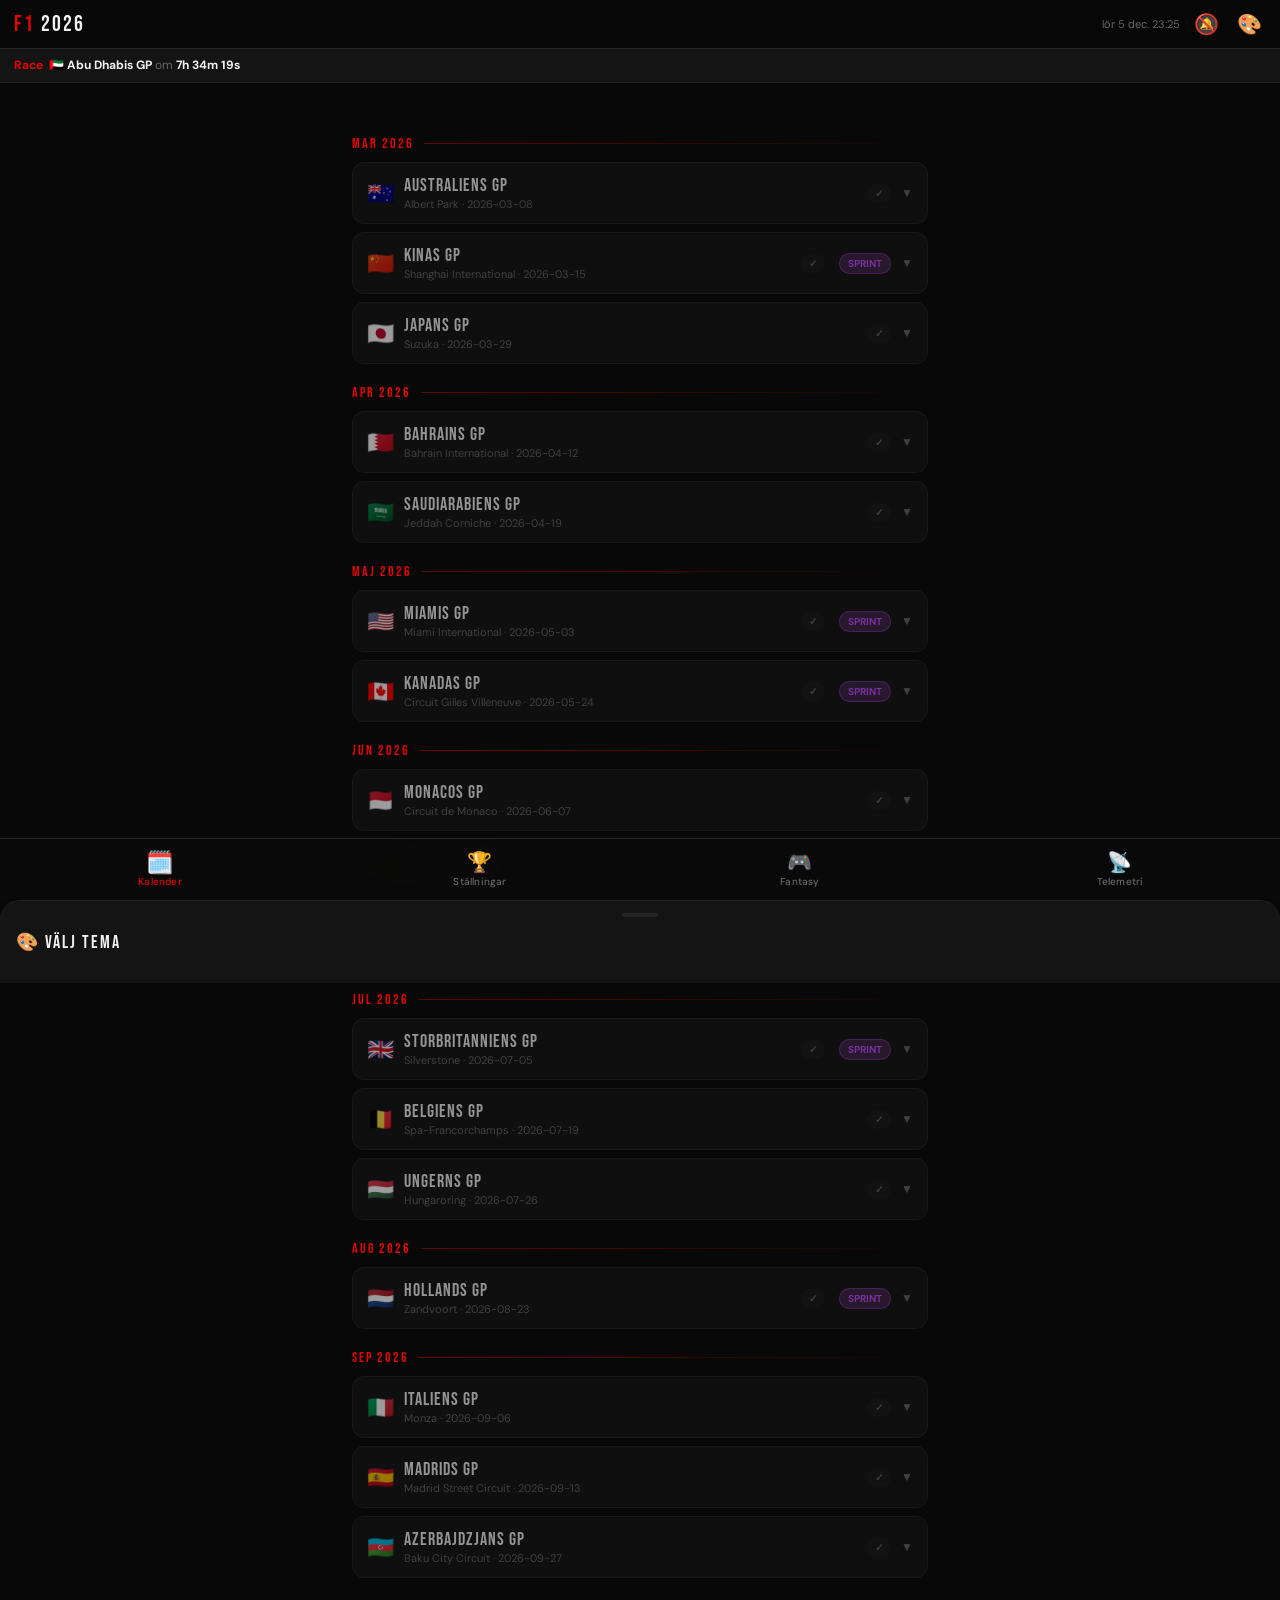
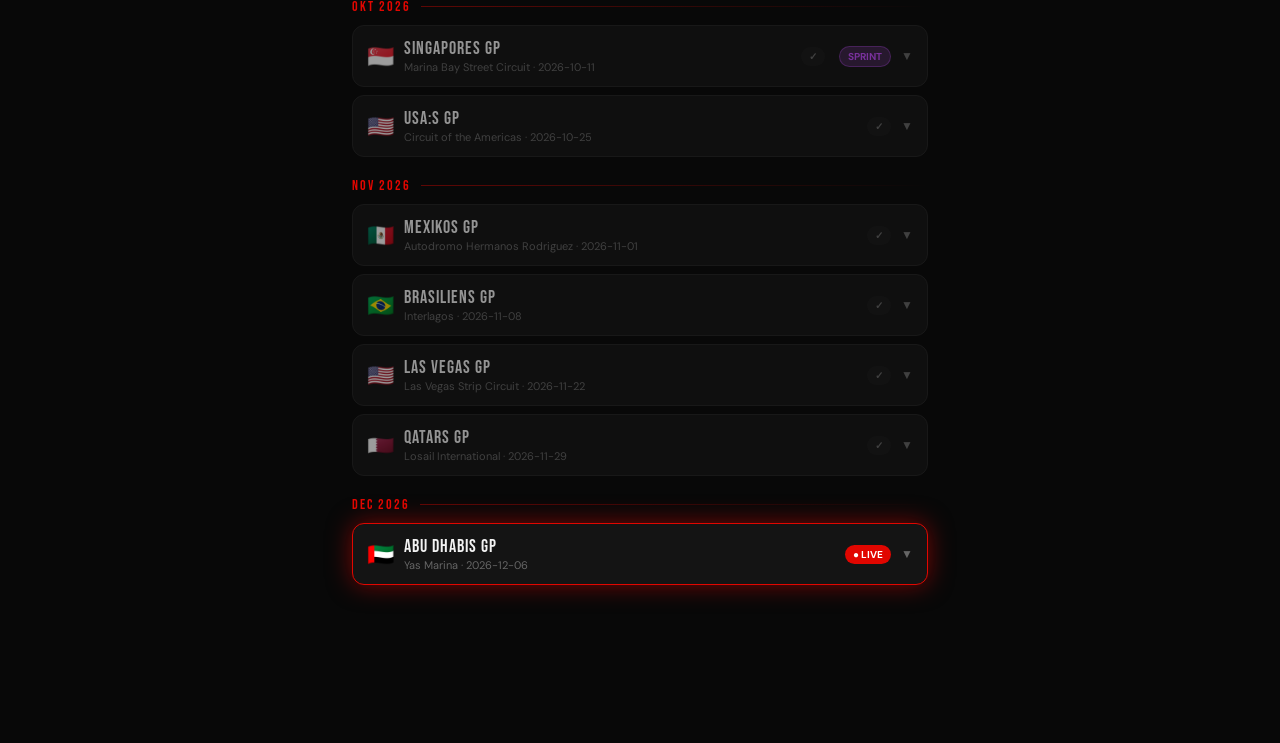
==== commit 565d1ab8: "Add files via upload" ====
--- a/index.html
+++ b/index.html
@@ -1,1566 +1,373 @@
 <!DOCTYPE html>
 <html lang="sv">
 <head>
-<meta charset="UTF-8">
-<meta name="viewport" content="width=device-width, initial-scale=1.0, viewport-fit=cover">
-<meta name="apple-mobile-web-app-capable" content="yes">
-<meta name="apple-mobile-web-app-status-bar-style" content="black-translucent">
-<meta name="apple-mobile-web-app-title" content="F1 2026">
-<meta name="theme-color" content="#080808">
+<meta charset="UTF-8"/>
+<meta name="viewport" content="width=device-width,initial-scale=1,viewport-fit=cover"/>
+<meta name="apple-mobile-web-app-capable" content="yes"/>
+<meta name="apple-mobile-web-app-status-bar-style" content="black-translucent"/>
+<meta name="theme-color" content="#080808"/>
 <title>F1 2026</title>
-
+<link rel="preconnect" href="https://fonts.googleapis.com"/>
+<link rel="stylesheet" href="https://fonts.googleapis.com/css2?family=Bebas+Neue&family=DM+Sans:wght@400;500;600;700&display=swap"/>
 <script>
-const manifestData = {
-  name:"F1 2026 Kalender", short_name:"F1 2026", start_url:"/",
-  display:"standalone", background_color:"#080808", theme_color:"#E10600",
-  orientation:"portrait",
-  icons:[{ src:"data:image/svg+xml,<svg xmlns='http://www.w3.org/2000/svg' viewBox='0 0 100 100'><rect width='100' height='100' rx='20' fill='%23E10600'/><text y='.85em' font-size='72' x='14'>🏎</text></svg>", sizes:"any", type:"image/svg+xml" }]
-};
-const blob = new Blob([JSON.stringify(manifestData)],{type:'application/json'});
-document.addEventListener('DOMContentLoaded',()=>{
-  const l=document.createElement('link'); l.rel='manifest';
-  l.href=URL.createObjectURL(blob); document.head.appendChild(l);
-});
+// Prevent FOUC — apply saved theme immediately
+(function(){
+  const t = localStorage.getItem('f1_theme');
+  if (t) try { const d = JSON.parse(t); Object.entries(d).forEach(([k,v])=>document.documentElement.style.setProperty(k,v)); } catch(e){}
+})();
 </script>
-
-<link rel="preconnect" href="https://fonts.googleapis.com">
-<link href="https://fonts.googleapis.com/css2?family=Bebas+Neue&family=DM+Sans:wght@300;400;500;600&display=swap" rel="stylesheet">
-
 <style>
-/* ── TOKENS ──────────────────────────────────────────────────────────────── */
 :root {
-  --red:     #E10600;
-  --red2:    #ff2a25;
-  --bg:      #080808;
-  --bg2:     #0f0f0f;
+  --accent: #E10600;
+  --accent2: #ff2a25;
+  --accent-glow: rgba(225,6,0,0.25);
+  --bg: #080808;
   --surface: #141414;
-  --surface2:#1a1a1a;
-  --surface3:#222;
-  --border:  #242424;
-  --border2: #2e2e2e;
-  --text:    #f2f2f2;
-  --text2:   #b0b0b0;
-  --muted:   #666;
-  --gold:    #f5c518;
-  --silver:  #c0c0c0;
-  --bronze:  #cd7f32;
-  --green:   #22c55e;
-  --purple:  #c44dff;
-
-  --r-sm:  8px;
+  --surface2: #1a1a1a;
+  --border: #242424;
+  --text: #f2f2f2;
+  --muted: #666;
+  --gold: #f5c518;
+  --silver: #c0c0c0;
+  --bronze: #cd7f32;
+  --green: #22c55e;
+  --purple: #c44dff;
+  --r-sm: 8px;
   --r-md: 12px;
   --r-lg: 16px;
-
-  --safe-top:    env(safe-area-inset-top,    0px);
   --safe-bottom: env(safe-area-inset-bottom, 0px);
-  --safe-left:   env(safe-area-inset-left,   0px);
-  --safe-right:  env(safe-area-inset-right,  0px);
-
-  /* Theme accent (overridden per team) */
-  --accent:       #E10600;
-  --accent2:      #ff2a25;
-  --accent-glow:  rgba(var(--accent-rgb,225,6,0),0.25);
-}
-
-/* ── THEME VARIATIONS ────────────────────────────────────────────────────── */
-/* Each team overrides --accent, --accent2, --accent-glow */
-[data-theme="ferrari"]       { --accent:#E8002D; --accent2:#ff1a3d; --accent-glow:rgba(232,0,45,0.25); }
-[data-theme="red_bull"]      { --accent:#3671C6; --accent2:#5590e0; --accent-glow:rgba(54,113,198,0.25); }
-[data-theme="mercedes"]      { --accent:#00D2BE; --accent2:#00f0d8; --accent-glow:rgba(0,210,190,0.25); }
-[data-theme="mclaren"]       { --accent:#FF8000; --accent2:#ff9a30; --accent-glow:rgba(255,128,0,0.25); }
-[data-theme="aston_martin"]  { --accent:#358C75; --accent2:#40a98d; --accent-glow:rgba(53,140,117,0.25); }
-[data-theme="alpine"]        { --accent:#FF87BC; --accent2:#ffa0cc; --accent-glow:rgba(255,135,188,0.25); }
-[data-theme="williams"]      { --accent:#64C4FF; --accent2:#80d4ff; --accent-glow:rgba(100,196,255,0.25); }
-[data-theme="rb"]            { --accent:#6692FF; --accent2:#80aaff; --accent-glow:rgba(102,146,255,0.25); }
-[data-theme="haas"]          { --accent:#B6BABD; --accent2:#d0d4d8; --accent-glow:rgba(182,186,189,0.2); }
-[data-theme="sauber"]        { --accent:#999999; --accent2:#b0b0b0; --accent-glow:rgba(153,153,153,0.2); }
-[data-theme="cadillac"]      { --accent:#C4B696; --accent2:#d4c8a8; --accent-glow:rgba(196,182,150,0.25); }
-[data-theme="default"]       { --accent:#E10600; --accent2:#ff2a25; --accent-glow:rgba(var(--accent-rgb,225,6,0),0.25); }
-
-/* ── RESET ───────────────────────────────────────────────────────────────── */
-*, *::before, *::after {
-  box-sizing: border-box; margin: 0; padding: 0;
-  -webkit-tap-highlight-color: transparent;
-  -webkit-text-size-adjust: 100%;
-}
-html {
-  height: 100%;
-  scroll-behavior: smooth;
-  -webkit-overflow-scrolling: touch;
-}
+  --safe-top: env(safe-area-inset-top, 0px);
+}
+*,*::before,*::after { box-sizing: border-box; margin: 0; padding: 0; }
+html { height: 100%; scroll-behavior: smooth; -webkit-overflow-scrolling: touch; }
+*, input, button, select, textarea { -webkit-tap-highlight-color: transparent; -webkit-text-size-adjust: 100%; }
 body {
-  background: var(--bg);
-  color: var(--text);
+  background: var(--bg); color: var(--text);
   font-family: 'DM Sans', -apple-system, BlinkMacSystemFont, sans-serif;
   min-height: 100%;
-  padding-bottom: calc(62px + var(--safe-bottom));
+  padding-bottom: calc(70px + var(--safe-bottom));
   overscroll-behavior: none;
   -webkit-font-smoothing: antialiased;
 }
 button { touch-action: manipulation; font-family: inherit; cursor: pointer; }
 
-/* ── HEADER ──────────────────────────────────────────────────────────────── */
+/* ── HEADER ───────────────────────────────────────────────────────────────── */
 header {
-  position: sticky;
-  top: 0;
-  z-index: 200;
+  position: sticky; top: 0; z-index: 200;
+  display: flex; align-items: center; gap: 10px;
+  padding: calc(10px + var(--safe-top)) 14px 10px;
   background: rgba(8,8,8,0.92);
-  backdrop-filter: blur(24px);
-  -webkit-backdrop-filter: blur(24px);
+  backdrop-filter: blur(20px); -webkit-backdrop-filter: blur(20px);
   border-bottom: 1px solid var(--border);
-  padding: calc(var(--safe-top) + 12px) 16px 12px;
-  display: flex;
-  align-items: center;
-  gap: 10px;
-}
-
-.logo {
-  font-family: 'Bebas Neue', sans-serif;
-  font-size: 26px;
-  letter-spacing: 3px;
-  line-height: 1;
-  color: var(--text);
-}
+}
+.logo { font-family: 'Bebas Neue', sans-serif; font-size: 22px; letter-spacing: 2px; color: var(--text); flex-shrink: 0; }
 .logo-f1 { color: var(--accent); }
-
-/* ── THEME BUTTON ────────────────────────────────────────────────────────── */
-.theme-btn {
-  margin-left: auto;
-  background: none; border: none;
-  font-size: 20px; line-height: 1;
-  padding: 4px 6px;
-  border-radius: 8px;
-  cursor: pointer;
-  transition: transform 0.2s;
-  flex-shrink: 0;
-}
+.header-sep { flex: 1; }
+.header-clock { font-size: 11px; color: var(--muted); white-space: nowrap; }
+.notify-header-btn, .theme-btn {
+  background: none; border: none; font-size: 20px; padding: 4px;
+  line-height: 1; color: var(--text); transition: transform 0.15s;
+}
+.notify-header-btn:active { transform: scale(0.88); }
 .theme-btn:active { transform: scale(0.88) rotate(20deg); }
-.notify-header-btn {
-  background: none; border: none;
-  font-size: 20px; line-height: 1;
-  padding: 4px 6px;
-  border-radius: 8px;
-  cursor: pointer;
-  transition: transform 0.2s;
-  flex-shrink: 0;
-}
-.notify-header-btn:active { transform: scale(0.88); }
 .notify-header-btn.notify-active { filter: drop-shadow(0 0 6px gold); }
 
-
-/* ── THEME SHEET ─────────────────────────────────────────────────────────── */
-.theme-overlay {
-  display: none;
-  position: fixed; inset: 0;
-  background: rgba(0,0,0,0.6);
-  z-index: 500;
-  backdrop-filter: blur(4px);
-  -webkit-backdrop-filter: blur(4px);
-}
-.theme-overlay.open { display: block; }
-
-.theme-sheet {
-  position: fixed;
-  bottom: 0; left: 0; right: 0;
-  background: var(--surface);
-  border-top: 1px solid var(--border);
-  border-radius: 20px 20px 0 0;
-  padding: 10px 20px calc(20px + var(--safe-bottom));
-  z-index: 501;
-  transform: translateY(100%);
-  transition: transform 0.35s cubic-bezier(0.32, 0.72, 0, 1);
-}
-.theme-sheet.open { transform: translateY(0); }
-
-.theme-sheet-handle {
-  width: 36px; height: 4px;
-  background: var(--border2);
-  border-radius: 2px;
-  margin: 0 auto 16px;
-}
-.theme-sheet-title {
-  font-family: 'Bebas Neue', sans-serif;
-  font-size: 16px; letter-spacing: 2px;
-  color: var(--muted);
-  text-align: center;
-  margin-bottom: 16px;
-}
-
-.theme-grid {
-  display: grid;
-  grid-template-columns: repeat(3, 1fr);
-  gap: 10px;
-}
-.theme-tile {
-  display: flex; flex-direction: column; align-items: center; gap: 7px;
-  padding: 12px 6px 10px;
-  background: var(--surface2);
-  border: 2px solid var(--border);
-  border-radius: var(--r-md);
-  cursor: pointer;
-  transition: all 0.15s;
-  position: relative;
-}
-.theme-tile:active { transform: scale(0.94); }
-.theme-tile.active {
-  border-color: var(--accent);
-  background: color-mix(in srgb, var(--accent) 12%, var(--surface2));
-}
-.theme-tile.active::after {
-  content: '✓';
-  position: absolute; top: 5px; right: 7px;
-  font-size: 11px; font-weight: 700;
-  color: var(--accent);
-}
-.theme-swatch {
-  width: 36px; height: 36px;
-  border-radius: 50%;
-  flex-shrink: 0;
-  position: relative;
-}
-.theme-swatch-inner {
-  position: absolute; inset: 4px;
-  border-radius: 50%;
-  background: var(--bg);
-}
-.theme-name {
-  font-size: 10px; font-weight: 600;
-  color: var(--text2);
-  text-align: center;
-  line-height: 1.2;
-  letter-spacing: 0.3px;
-}
-
-.header-sep {
-  width: 1px; height: 20px;
-  background: var(--border2);
-  flex-shrink: 0;
-}
-
-.header-clock {
-  font-size: 11px;
-  color: var(--muted);
-  line-height: 1.4;
-  flex: 1;
-}
-
-/* ── COUNTDOWN BANNER ────────────────────────────────────────────────────── */
-.countdown-banner {
-  margin: 12px 12px 0;
-  background: linear-gradient(135deg, #1a0a00 0%, #1a0000 100%);
-  border: 1px solid #3a1a00;
-  border-radius: var(--r-lg);
-  padding: 14px 16px;
-  display: flex;
-  align-items: center;
-  gap: 12px;
-  overflow: hidden;
-  position: relative;
-}
-.countdown-banner::before {
-  content: '';
-  position: absolute;
-  top: 0; left: 0;
-  width: 3px; height: 100%;
-  background: var(--accent);
-  border-radius: 99px 0 0 99px;
-}
-.countdown-race-flag { font-size: 28px; flex-shrink: 0; }
-.countdown-info { flex: 1; min-width: 0; }
-.countdown-label {
-  font-size: 10px;
-  font-weight: 700;
-  letter-spacing: 1.5px;
-  text-transform: uppercase;
-  color: var(--accent);
-  margin-bottom: 2px;
-}
-.countdown-race-name {
-  font-family: 'Bebas Neue', sans-serif;
-  font-size: 18px;
-  letter-spacing: 1px;
-  color: var(--text);
-  white-space: nowrap;
-  overflow: hidden;
-  text-overflow: ellipsis;
-}
-.countdown-session {
-  font-size: 11px;
-  color: var(--text2);
-  margin-top: 2px;
-}
-.countdown-timer {
-  flex-shrink: 0;
-  text-align: center;
-}
-.countdown-digits {
-  font-family: 'Bebas Neue', sans-serif;
-  font-size: 26px;
-  letter-spacing: 1px;
-  color: var(--text);
-  line-height: 1;
-  font-variant-numeric: tabular-nums;
-}
-.countdown-unit {
-  font-size: 9px;
-  color: var(--muted);
-  letter-spacing: 1px;
-  text-transform: uppercase;
-  margin-top: 1px;
-}
-
-/* live banner variant */
-.countdown-banner.is-live {
-  background: linear-gradient(135deg, #1a0000 0%, #2a0500 100%);
-  border-color: var(--accent);
-  animation: liveBorderPulse 2s ease-in-out infinite;
-}
-@keyframes liveBorderPulse {
-  0%,100% { border-color: var(--accent); }
-  50%      { border-color: #ff6b6b; }
-}
-.live-pill {
-  display: flex; align-items: center; gap: 5px;
-  background: var(--accent);
-  color: white;
-  font-size: 11px; font-weight: 700;
-  letter-spacing: 0.5px;
-  padding: 4px 10px;
-  border-radius: 99px;
-}
-.live-pill-dot {
-  width: 6px; height: 6px;
-  background: white;
-  border-radius: 50%;
-  animation: pulse 1s infinite;
-}
-
-/* ── PAGE CONTAINER ──────────────────────────────────────────────────────── */
+/* ── COUNTDOWN ────────────────────────────────────────────────────────────── */
+.countdown-bar {
+  background: var(--surface); border-bottom: 1px solid var(--border);
+  padding: 8px 14px; font-size: 12px; color: var(--muted); min-height: 34px;
+}
+.countdown-bar strong { color: var(--text); }
+.cd-label { color: var(--accent); font-weight: 700; margin-right: 6px; }
+.cd-weather-row { margin-top: 4px; font-size: 11px; }
+
+/* ── CONTAINER ────────────────────────────────────────────────────────────── */
 .container { padding: 16px 12px calc(80px + var(--safe-bottom)); max-width: 600px; margin: 0 auto; }
-
-.page-title {
-  font-family: 'Bebas Neue', sans-serif;
-  font-size: 28px;
-  letter-spacing: 2px;
-  color: var(--text);
-  margin-bottom: 2px;
-}
-.page-subtitle {
-  font-size: 12px;
-  color: var(--muted);
-  margin-bottom: 16px;
-  font-weight: 400;
-}
-
-/* ── MONTH DIVIDER ───────────────────────────────────────────────────────── */
+.page-title { font-family: 'Bebas Neue', sans-serif; font-size: 28px; letter-spacing: 2px; color: var(--text); margin-bottom: 4px; }
+.page-subtitle { font-size: 13px; color: var(--muted); margin-bottom: 16px; }
+
+/* ── MONTH DIVIDER ────────────────────────────────────────────────────────── */
 .month-divider {
-  font-family: 'Bebas Neue', sans-serif;
-  font-size: 11px;
-  color: var(--muted);
-  letter-spacing: 2.5px;
-  padding: 18px 4px 8px;
-  text-transform: uppercase;
-  border-bottom: 1px solid color-mix(in srgb, var(--accent) 30%, var(--border));
-  margin-bottom: 10px;
-  display: flex;
-  align-items: center;
-  gap: 8px;
-}
-.month-divider::before {
-  content: '';
-  display: inline-block;
-  width: 3px;
-  height: 12px;
-  background: var(--accent);
-  border-radius: 2px;
-  flex-shrink: 0;
-  opacity: 0.7;
-}
-.month-divider:first-child { padding-top: 4px; }
-
-/* Öppet kort — starkare kant */
-.race-card.open:not(.past) {
-  border-color: color-mix(in srgb, var(--accent) 50%, var(--border));
-  box-shadow: 0 2px 16px color-mix(in srgb, var(--accent) 10%, transparent);
-}
-
-/* ── RACE CARD ───────────────────────────────────────────────────────────── */
+  display: flex; align-items: center; gap: 10px;
+  margin: 20px 0 10px;
+}
+.month-label {
+  font-family: 'Bebas Neue', sans-serif; font-size: 14px; letter-spacing: 2px;
+  color: var(--accent); flex-shrink: 0;
+}
+.month-line { flex: 1; height: 1px; background: linear-gradient(to right, color-mix(in srgb, var(--accent) 40%, transparent), transparent); }
+
+/* ── RACE CARD ────────────────────────────────────────────────────────────── */
 .race-card {
-  background: var(--surface);
-  border: 1px solid var(--border);
-  border-radius: var(--r-md);
-  margin-bottom: 8px;
-  overflow: hidden;
-  transition: border-color 0.2s, box-shadow 0.2s, opacity 0.2s;
-}
-
-/* Avklarade lopp — mörkare, nedtonade */
-.race-card.past {
-  background: #0e0e0e;
-  border-color: #1e1e1e;
-  opacity: 0.6;
-}
-.race-card.past .race-name { color: var(--muted); }
-.race-card.past .flag      { filter: grayscale(0.5); }
-
-/* Nästa kommande lopp — accentfärgad vänsterkant + glöd */
-.race-card.next-race {
-  background: linear-gradient(135deg, color-mix(in srgb, var(--accent) 6%, #0d0d0d), #0d0d0d);
-  border-color: color-mix(in srgb, var(--accent) 40%, var(--border));
-  border-left: 3px solid var(--accent);
-  box-shadow: 0 0 0 1px color-mix(in srgb, var(--accent) 15%, transparent),
-              0 4px 20px color-mix(in srgb, var(--accent) 15%, transparent),
-              inset 3px 0 12px color-mix(in srgb, var(--accent) 6%, transparent);
-}
-.race-card.next-race .race-name { color: #fff; }
-
-/* Övriga kommande lopp — svag accenttonad kant */
-.race-card.upcoming {
-  background: #111318;
-  border-color: color-mix(in srgb, var(--accent) 18%, var(--border));
-  border-left: 2px solid color-mix(in srgb, var(--accent) 35%, transparent);
-}
-
-/* Live — starkt glöd */
-.race-card.live {
-  background: linear-gradient(135deg, color-mix(in srgb, var(--accent) 10%, #0d0d0d), #0d0d0d);
-  border-color: var(--accent);
-  border-left: 3px solid var(--accent);
-  box-shadow: 0 0 0 1px var(--accent),
-              0 4px 24px color-mix(in srgb, var(--accent) 25%, transparent);
-}
-
+  background: var(--surface); border: 1px solid var(--border);
+  border-radius: var(--r-md); margin-bottom: 8px; overflow: hidden;
+  transition: border-color 0.2s, box-shadow 0.2s;
+}
+.race-card.past { opacity: 0.6; }
+.race-card.next { border-left: 3px solid var(--accent); background: linear-gradient(135deg, color-mix(in srgb, var(--accent) 6%, var(--surface)), var(--surface)); box-shadow: 0 0 20px var(--accent-glow); }
+.race-card.upcoming { border-left: 2px solid color-mix(in srgb, var(--accent) 40%, transparent); }
+.race-card.live { box-shadow: 0 0 24px color-mix(in srgb, var(--accent) 50%, transparent); border-color: var(--accent); }
+.race-card.open { border-color: color-mix(in srgb, var(--accent) 60%, var(--border)); }
 .race-header {
-  display: flex;
-  align-items: center;
-  gap: 10px;
-  padding: 13px 14px;
-  min-height: 62px;
-  user-select: none;
-}
-
-.round-num {
-  font-family: 'Bebas Neue', sans-serif;
-  font-size: 11px;
-  color: var(--muted);
-  letter-spacing: 1px;
-  min-width: 24px;
-  flex-shrink: 0;
-}
-
-.flag {
-  font-size: 30px;
-  flex-shrink: 0;
-  line-height: 1;
-  font-family: "Apple Color Emoji", "Segoe UI Emoji", "Noto Color Emoji", sans-serif;
-}
-
+  display: flex; align-items: center; gap: 10px;
+  padding: 12px 14px; cursor: pointer; user-select: none;
+}
+.race-flag { font-size: 22px; flex-shrink: 0; }
 .race-info { flex: 1; min-width: 0; }
-.race-name {
-  font-family: 'Bebas Neue', sans-serif;
-  font-size: 17px;
-  letter-spacing: 0.5px;
-  white-space: nowrap;
-  overflow: hidden;
-  text-overflow: ellipsis;
-  line-height: 1.1;
-}
-.race-meta {
-  font-size: 11px;
-  color: var(--muted);
-  margin-top: 3px;
-  white-space: nowrap;
-  overflow: hidden;
-  text-overflow: ellipsis;
-}
-
-.race-right {
-  display: flex;
-  flex-direction: column;
-  align-items: flex-end;
-  gap: 4px;
-  flex-shrink: 0;
-}
-
-/* badges */
-.badge {
-  font-size: 10px;
-  font-weight: 700;
-  padding: 3px 8px;
-  border-radius: 99px;
-  letter-spacing: 0.3px;
-  text-transform: uppercase;
-  white-space: nowrap;
-}
-.badge-live     { background: var(--accent);    color: #fff; }
-.badge-done     { background: #1a2e1a;       color: var(--green); }
-.badge-next     { background: #0d2e0d;       color: var(--green); border: 1px solid #2a5a2a; }
-.badge-upcoming { background: var(--surface2); color: var(--muted); border: 1px solid var(--border2); }
-.badge-sprint   { background: #241500;        color: #f59e0b; }
-
-.chevron {
-  color: var(--muted);
-  font-size: 12px;
-  transition: transform 0.22s;
-  margin-left: 2px;
-  flex-shrink: 0;
-  opacity: 0.6;
-}
-.race-card.open .chevron { transform: rotate(180deg); }
-
-/* ── EXPANDED PANEL ──────────────────────────────────────────────────────── */
-.race-panel {
-  display: none;
-  border-top: 1px solid var(--border);
-  animation: slideDown 0.18s ease;
-}
-.race-card.open .race-panel { display: block; }
-@keyframes slideDown {
-  from { opacity:0; transform:translateY(-4px); }
-  to   { opacity:1; transform:translateY(0); }
-}
-
-/* ── SESSION TABS ────────────────────────────────────────────────────────── */
-.tabs {
-  display: flex;
-  background: var(--bg2);
-  border-bottom: 1px solid var(--border);
-  overflow-x: auto;
-  -webkit-overflow-scrolling: touch;
-  scrollbar-width: none;
-}
-.tabs::-webkit-scrollbar { display: none; }
-
-.tab-btn {
-  font-size: 12px;
-  font-weight: 600;
-  color: var(--muted);
-  background: none;
-  border: none;
-  padding: 11px 15px;
-  white-space: nowrap;
-  border-bottom: 2px solid transparent;
-  margin-bottom: -1px;
-  transition: color 0.12s, border-color 0.12s;
-  min-height: 44px;
-  letter-spacing: 0.2px;
-}
-.tab-btn:active  { opacity: 0.65; }
-.tab-btn.active  { color: var(--accent); border-bottom-color: var(--accent); }
-.tab-btn.live-tab { color: var(--accent); }
-
-/* ── SESSION SCHEDULE ────────────────────────────────────────────────────── */
-.session-schedule { padding: 14px 14px 16px; }
-.session-row {
-  display: flex;
-  align-items: center;
-  padding: 10px 0;
-  gap: 8px;
-  border-bottom: 1px solid var(--border);
-  min-height: 44px;
-}
-.session-row:last-of-type { border-bottom: none; }
-.session-name { font-weight: 500; font-size: 13px; flex: 1; }
-.session-time { font-size: 14px; font-weight: 600; font-variant-numeric: tabular-nums; }
-.session-date { font-size: 11px; color: var(--muted); text-align: right; }
-.session-badge {
-  font-size: 10px; font-weight: 700;
-  padding: 2px 7px; border-radius: 99px;
-}
-.session-past       { background:#1a2e1a; color:var(--green); }
-.session-live-now   { background:var(--accent); color:#fff; animation:pulse 1.2s infinite; }
-.session-upcoming-s { background:var(--surface2); color:var(--muted); border:1px solid var(--border2); }
-
-/* ── RESULTS TABLE ───────────────────────────────────────────────────────── */
-.results-wrapper { padding: 12px 14px 16px; }
-.results-table { width:100%; border-collapse:collapse; font-size:13px; }
-.results-table th {
-  text-align:left; color:var(--muted); font-size:10px; font-weight:700;
-  letter-spacing:0.5px; text-transform:uppercase;
-  padding:0 6px 10px; border-bottom:1px solid var(--border);
-}
-.results-table td {
-  padding:9px 6px; border-bottom:1px solid #191919; vertical-align:middle;
-}
-.results-table tr:last-child td { border-bottom:none; }
-
-.pos-1 { color:var(--gold);   font-family:'Bebas Neue',sans-serif; font-size:17px; }
-.pos-2 { color:var(--silver); font-family:'Bebas Neue',sans-serif; font-size:17px; }
-.pos-3 { color:var(--bronze); font-family:'Bebas Neue',sans-serif; font-size:17px; }
-.pos-other { color:var(--muted); font-family:'Bebas Neue',sans-serif; font-size:17px; }
-
-.driver-name { font-weight:500; font-size:13px; }
-.driver-abbr { font-family:'Bebas Neue',sans-serif; font-size:13px; letter-spacing:1px; margin-right:4px; opacity:0.4; }
-.team-dot    { width:7px; height:7px; border-radius:50%; display:inline-block; margin-right:5px; }
-.time-col    { color:var(--muted); font-size:12px; font-variant-numeric:tabular-nums; }
-.points-col  { text-align:right; font-weight:600; font-size:13px; }
-
-/* ── BANNER WEATHER ROW ──────────────────────────────────────────────────── */
-.banner-weather-row {
-  display: flex;
-  align-items: center;
-  gap: 6px;
-  margin-top: 5px;
-  flex-wrap: wrap;
-  min-height: 16px;
-}
-.bw-icon   { font-size: 14px; line-height: 1; }
-.bw-temp   { font-family:'Bebas Neue',sans-serif; font-size:16px; line-height:1; }
-.bw-sep    { color: var(--border); font-size: 10px; }
-.bw-wind, .bw-rain { font-size: 11px; color: var(--muted); }
-.bw-label  { font-size: 10px; color: #444; margin-left: 2px; }
-
-/* ── WEATHER TAB ─────────────────────────────────────────────────────────── */
-.wx-wrap { padding: 14px 14px 8px; }
-
-.wx-section-title {
-  font-family: 'Bebas Neue', sans-serif;
-  font-size: 13px;
-  letter-spacing: 1px;
-  color: var(--muted);
-  margin: 16px 0 8px;
-}
-.wx-section-title:first-child { margin-top: 0; }
-
-/* Session rows */
-.wx-sessions { display: flex; flex-direction: column; gap: 6px; }
-.wx-sess-row {
-  display: flex;
-  align-items: center;
-  justify-content: space-between;
-  background: var(--surface2);
-  border: 1px solid var(--border);
-  border-radius: var(--r-sm);
-  padding: 10px 12px;
-  gap: 10px;
-}
-.wx-sess-left  { display:flex; align-items:center; gap:10px; flex:1; min-width:0; }
-.wx-sess-icon  { font-size: 22px; flex-shrink:0; }
-.wx-sess-name  { font-size: 13px; font-weight: 600; color: var(--text); }
-.wx-sess-time  { font-size: 11px; color: var(--muted); margin-top: 1px; }
-.wx-sess-right { text-align: right; flex-shrink: 0; }
-.wx-sess-temp  { font-family:'Bebas Neue',sans-serif; font-size: 20px; line-height: 1; }
-.wx-sess-details { display:flex; gap:8px; font-size:11px; color:var(--muted); margin-top:3px; justify-content:flex-end; }
-
-/* 3-day cards */
-.wx-days {
-  display: grid;
-  grid-template-columns: repeat(3, 1fr);
-  gap: 8px;
-  margin-bottom: 4px;
-}
-.wx-day-card {
-  background: var(--surface2);
-  border: 1px solid var(--border);
-  border-radius: var(--r-sm);
-  padding: 10px 8px;
-  text-align: center;
-}
-.wx-day-card.wx-day-wet {
-  background: #0d1a2e;
-  border-color: #1e3050;
-}
-.wx-day-label { font-size: 10px; font-weight:700; text-transform:uppercase; letter-spacing:0.5px; color:var(--muted); margin-bottom:6px; }
-.wx-day-icon  { font-size: 24px; line-height:1; margin-bottom:4px; }
-.wx-day-desc  { font-size: 10px; color: #555; margin-bottom: 6px; min-height: 14px; }
-.wx-day-temps { font-family:'Bebas Neue',sans-serif; font-size:16px; display:flex; gap:4px; justify-content:center; align-items:baseline; }
-.wx-day-tmin  { font-size:13px; color:var(--muted); }
-.wx-day-rain  { font-size: 11px; margin-top: 4px; }
-.wx-day-wind  { font-size: 10px; color: var(--muted); margin-top: 2px; }
-
-/* Risk summary bar */
-.wx-risk-bar {
-  margin-top: 12px;
-  padding: 10px 14px;
-  border: 1px solid;
-  border-radius: var(--r-sm);
-  background: rgba(255,255,255,0.03);
-  font-size: 12px;
-  font-weight: 600;
-  text-align: center;
-}
-
-/* Too far out message */
-.wx-too-far {
-  padding: 32px 16px;
-  text-align: center;
-}
-.wx-too-far-icon  { font-size: 36px; margin-bottom: 10px; }
-.wx-too-far-title { font-family:'Bebas Neue',sans-serif; font-size:18px; color:var(--text); letter-spacing:1px; }
-.wx-too-far-sub   { font-size:12px; color:var(--muted); margin-top:4px; }
-
-.hist-podium-time { font-size:11px; color:var(--muted); margin-top:3px; }
-
-.hist-stats { display:flex; flex-direction:column; gap:8px; }
-.hist-stat-card {
-  display:flex; align-items:center; gap:12px;
-  background:var(--surface2); border:1px solid var(--border);
-  border-radius:var(--r-sm); padding:12px 14px;
-}
-.hist-stat-icon  { font-size:22px; flex-shrink:0; }
-.hist-stat-label { font-size:10px; font-weight:700; text-transform:uppercase; letter-spacing:0.5px; color:var(--muted); }
-.hist-stat-value { font-family:'Bebas Neue',sans-serif; font-size:22px; line-height:1.1; color:var(--text); }
-.hist-stat-driver{ font-size:11px; margin-top:2px; }
-
-.hist-most-wins {
-  display:flex; align-items:center; gap:12px;
-  background:linear-gradient(135deg,#1a1400,#1a1000);
-  border:1px solid #3a2e00; border-radius:var(--r-sm);
-  padding:14px 16px;
-}
-.hist-wins-name  { flex:1; font-size:15px; font-weight:700; color:var(--text); }
-.hist-wins-count { font-family:'Bebas Neue',sans-serif; font-size:36px; color:var(--gold); line-height:1; }
-.hist-wins-label { font-size:11px; color:var(--muted); min-width:36px; }
-
-/* ── TRACK MAP ───────────────────────────────────────────────────────────── */
-.track-map-wrap {
-  padding: 16px 16px 0;
-  display: flex;
-  flex-direction: column;
-  align-items: center;
-  border-bottom: 1px solid var(--border);
-  margin-bottom: 4px;
-}
-.track-map-img {
-  width: 100%;
-  max-width: 280px;
-  max-height: 200px;
-  object-fit: contain;
-  filter: invert(1) sepia(1) saturate(3) hue-rotate(var(--track-hue, 320deg)) brightness(0.85);
-  opacity: 0.9;
-}
-.race-card.past .track-map-img {
-  filter: invert(1) brightness(0.3);
-  opacity: 0.5;
-}
-.race-card.next-race .track-map-img {
-  --track-hue: 100deg;
-}
-.track-map-caption {
-  font-family: 'Bebas Neue', sans-serif;
-  font-size: 11px;
-  letter-spacing: 2px;
-  color: var(--muted);
-  margin: 8px 0 12px;
-  text-transform: uppercase;
-}
-
-.track-map-wrap {
-  position: relative;
-  padding: 16px 16px 8px;
-  display: flex;
-  flex-direction: column;
-  align-items: center;
-  border-bottom: 1px solid var(--border);
-  margin-bottom: 4px;
-}
-.track-svg {
-  width: 100%;
-  max-width: 260px;
-  height: auto;
-  color: var(--accent);
-  filter: drop-shadow(0 0 6px rgba(var(--accent-rgb,225,6,0),0.35));
-}
-.race-card.past .track-svg      { color: #444; filter: none; }
-.race-card.next-race .track-svg { color: var(--green); filter: drop-shadow(0 0 6px rgba(34,197,94,0.3)); }
-.track-map-name {
-  font-family: 'Bebas Neue', sans-serif;
-  font-size: 11px;
-  letter-spacing: 2px;
-  color: var(--muted);
-  margin-top: 4px;
-  text-transform: uppercase;
-}
-
-/* ── HISTORIA ────────────────────────────────────────────────────────────── */
-.hist-wrap { padding: 14px 14px 4px; }
-.hist-section-title {
-  font-family: 'Bebas Neue', sans-serif;
-  font-size: 13px;
-  letter-spacing: 1px;
-  color: var(--muted);
-  margin: 16px 0 8px;
-}
-.hist-section-title:first-child { margin-top: 0; }
-.hist-records {
-  display: grid;
-  grid-template-columns: repeat(2, 1fr);
-  gap: 8px;
-}
-.hist-record-card {
-  background: var(--surface2);
-  border: 1px solid var(--border);
-  border-radius: var(--r-sm);
-  padding: 10px 12px;
-}
-.hist-record-value {
-  font-family: 'Bebas Neue', sans-serif;
-  font-size: 22px;
-  color: var(--text);
-  line-height: 1;
-}
-.hist-record-label {
-  font-size: 10px;
-  font-weight: 700;
-  color: var(--muted);
-  text-transform: uppercase;
-  letter-spacing: 0.5px;
-  margin-top: 3px;
-}
-.hist-record-sub { font-size: 11px; color: #555; margin-top: 2px; }
-.hist-podium {
-  display: grid;
-  grid-template-columns: repeat(3, 1fr);
-  gap: 8px;
-}
-.hist-podium-card {
-  background: var(--surface2);
-  border: 1px solid var(--border);
-  border-radius: var(--r-sm);
-  padding: 10px 8px;
-  text-align: center;
-}
-.hist-podium-medal  { font-size: 18px; line-height: 1; }
-.hist-podium-name   { font-family:'Bebas Neue',sans-serif; font-size:15px; margin-top:4px; }
-.hist-podium-team   { font-size:10px; margin-top:2px; white-space:nowrap; overflow:hidden; text-overflow:ellipsis; }
-.hist-winner-row {
-  display: flex;
-  align-items: center;
-  gap: 10px;
-  padding: 8px 0;
-  border-bottom: 1px solid var(--border);
-}
-.hist-winner-row:last-child { border-bottom: none; padding-bottom: 6px; }
-.hist-winner-year { font-family:'Bebas Neue',sans-serif; font-size:18px; color:var(--muted); min-width:38px; }
-.hist-winner-bar  { flex:1; padding-left:10px; }
-.hist-winner-name { font-size:13px; font-weight:600; color:var(--text); }
-.hist-winner-team { font-size:11px; margin-top:1px; }
-.hist-winner-time { font-size:11px; color:var(--muted); min-width:60px; text-align:right; }
-
-/* ── LIVE TAB ────────────────────────────────────────────────────────────── */
-.live-wrap { padding: 12px 12px 16px; }
-.live-header {
-  display: flex; align-items: center; justify-content: space-between;
-  margin-bottom: 14px;
-}
-.live-indicator {
-  display: flex; align-items: center; gap: 6px;
-  font-size: 12px; font-weight: 700; color: var(--accent); letter-spacing: 0.5px;
-}
-.live-dot {
-  width:8px; height:8px; background:var(--accent);
-  border-radius:50%; animation:pulse 1.1s infinite;
-}
-.live-lap { font-size:12px; color:var(--muted); text-align:right; }
-.live-lap strong { font-family:'Bebas Neue',sans-serif; font-size:17px; color:var(--text); }
-
-.live-row {
-  display: grid;
-  grid-template-columns: 26px minmax(0,1fr) 70px;
-  align-items: center;
-  gap: 8px;
-  padding: 10px 0;
-  border-bottom: 1px solid #191919;
-  min-height: 52px;
-}
-.live-row:last-child { border-bottom:none; }
-.live-pos { font-family:'Bebas Neue',sans-serif; font-size:18px; text-align:center; line-height:1; }
-.live-driver-block { min-width:0; overflow:hidden; }
-.live-name-row { display:flex; align-items:center; gap:5px; margin-bottom:5px; overflow:hidden; }
-.live-bar { width:3px; height:16px; border-radius:2px; flex-shrink:0; }
-.live-abbr { font-family:'Bebas Neue',sans-serif; font-size:15px; color:var(--text); letter-spacing:1px; flex-shrink:0; }
-.live-name { font-size:12px; color:var(--muted); white-space:nowrap; overflow:hidden; text-overflow:ellipsis; }
-.live-meta-row { display:flex; align-items:center; gap:6px; overflow:hidden; }
-.tyre-chip { font-size:11px; font-weight:800; padding:2px 7px; border-radius:4px; white-space:nowrap; flex-shrink:0; }
-.tyre-SOFT   { background:#c0392b; color:#fff; }
-.tyre-MEDIUM { background:#d4ac0d; color:#000; }
-.tyre-HARD   { background:#d5d8dc; color:#000; }
-.tyre-INTER  { background:#27ae60; color:#fff; }
-.tyre-WET    { background:#2471a3; color:#fff; }
-.tyre-UNKNOWN{ background:#2a2a2a; color:#666; }
-.live-pits   { font-size:11px; color:var(--muted); white-space:nowrap; }
-.live-right  { text-align:right; }
-.live-gap-val { font-size:13px; font-weight:600; font-variant-numeric:tabular-nums; color:var(--text); white-space:nowrap; }
-.live-laptime { font-size:11px; color:var(--muted); margin-top:3px; font-variant-numeric:tabular-nums; white-space:nowrap; }
-.live-laptime.fastest { color:var(--purple); font-weight:600; }
-.live-refresh-note { text-align:center; font-size:11px; color:#333; margin-top:14px; padding-top:10px; border-top:1px solid var(--border); }
-
-/* ── LOADING / ERROR ─────────────────────────────────────────────────────── */
-.loading { text-align:center; padding:32px 16px; color:var(--muted); font-size:13px; }
-.spinner {
-  width:20px; height:20px;
-  border:2px solid var(--surface3); border-top-color:var(--accent);
-  border-radius:50%; animation:spin 0.6s linear infinite;
-  margin:0 auto 12px;
-}
-@keyframes spin { to { transform:rotate(360deg); } }
-.error-msg { text-align:center; padding:20px 16px; color:#b04040; font-size:13px; line-height:1.6; }
-
-/* ── STANDINGS ───────────────────────────────────────────────────────────── */
-.standings-tabs { display:flex; gap:8px; margin-bottom:16px; }
-.std-tab {
-  flex:1; font-size:13px; font-weight:600; color:var(--muted);
-  background:var(--surface); border:1px solid var(--border);
-  padding:12px 8px; border-radius:var(--r-md);
-  min-height:44px; text-align:center;
-  transition: all 0.15s;
-}
-.std-tab.active { background:var(--accent); border-color:var(--accent); color:#fff; }
-
-.st-source { font-size:11px; color:var(--muted); text-align:right; margin-bottom:12px; }
-.st-list   { display:flex; flex-direction:column; gap:6px; }
-.st-card {
-  background:var(--surface);
-  border:1px solid var(--border);
-  border-radius:var(--r-md);
-  padding:11px 12px;
-  display:flex; align-items:center; gap:10px;
-}
-.st-card--leader { border-color:#2e2a00; background:#111000; }
-.st-pos { width:26px; flex-shrink:0; text-align:center; }
-.st-info { flex:1; min-width:0; }
-.st-name { display:flex; align-items:center; gap:6px; margin-bottom:3px; }
-.st-flag { font-size:15px; flex-shrink:0; }
-.st-teambar { width:3px; height:16px; border-radius:2px; flex-shrink:0; }
-.st-driver { font-weight:600; font-size:13px; white-space:nowrap; overflow:hidden; text-overflow:ellipsis; }
-.st-team {
-  font-size:11px; color:var(--muted);
-  display:flex; align-items:center; gap:4px;
-  margin-bottom:6px; white-space:nowrap; overflow:hidden; text-overflow:ellipsis;
-}
-.st-dot { width:6px; height:6px; border-radius:50%; flex-shrink:0; display:inline-block; }
-.st-bar-track { height:2px; background:var(--surface3); border-radius:2px; overflow:hidden; }
-.st-bar-fill  { height:100%; border-radius:2px; transition:width 0.5s ease; }
-.st-right     { flex-shrink:0; text-align:right; min-width:50px; }
-.st-pts { font-family:'Bebas Neue',sans-serif; font-size:22px; color:var(--text); line-height:1; }
-.st-gap { font-size:11px; color:var(--muted); margin-top:2px; }
-
-/* ── CHART ───────────────────────────────────────────────────────────────── */
-.chart-wrap { padding: 0 0 16px; }
-.chart-driver-grid {
-  display: grid;
-  grid-template-columns: repeat(2, 1fr);
-  gap: 6px;
-  padding: 12px 12px 0;
-  margin-bottom: 12px;
-}
-.chart-driver-btn {
-  display: flex; align-items: center; gap: 7px;
-  background: var(--surface2); border: 1px solid var(--border);
-  border-radius: 8px; padding: 7px 10px;
-  cursor: pointer; transition: all 0.15s;
-  font-family: 'DM Sans', sans-serif;
-}
-.chart-driver-btn.active {
-  border-color: var(--driver-color, #888);
-  background: color-mix(in srgb, var(--driver-color, #888) 12%, var(--surface2));
-}
-.chart-driver-dot {
-  width: 10px; height: 10px; border-radius: 50%; flex-shrink: 0;
-  background: var(--driver-color, #888);
-}
-.chart-driver-name { font-size: 12px; font-weight: 600; color: var(--text); flex: 1; white-space:nowrap; overflow:hidden; text-overflow:ellipsis; }
-.chart-driver-pts  { font-family:'Bebas Neue',sans-serif; font-size:14px; color:var(--muted); }
-
-.chart-canvas-wrap {
-  position: relative;
-  padding: 0 12px;
-}
-#pts-chart {
-  width: 100%;
-  border-radius: var(--r-sm);
-  display: block;
-}
-.chart-legend-row {
-  display: flex; flex-wrap: wrap; gap: 8px;
-  padding: 10px 12px 0;
-}
-.chart-legend-item {
-  display: flex; align-items: center; gap: 5px;
-  font-size: 11px; color: var(--muted);
-}
-.chart-legend-line {
-  width: 20px; height: 2px; border-radius: 2px;
-  background: var(--driver-color, #888);
-}
-.chart-legend-dash {
-  width: 20px; height: 0; border-top: 2px dashed var(--driver-color, #888);
-}
-.chart-info {
-  font-size: 11px; color: var(--muted);
-  padding: 6px 12px 0;
-  text-align: center;
-}
-
-/* ── PULL TO REFRESH ─────────────────────────────────────────────────────── */
-.ptr-indicator {
-  display: flex;
-  align-items: center;
-  justify-content: center;
-  gap: 10px;
-  height: 0;
-  overflow: hidden;
-  opacity: 0;
-  transition: height 0.2s ease, opacity 0.2s ease;
-  background: var(--bg);
-}
-.ptr-indicator.ptr-pulling {
-  height: 52px;
-  opacity: 1;
-}
-.ptr-indicator.ptr-refreshing {
-  height: 52px;
-  opacity: 1;
-}
-.ptr-spinner {
-  width: 20px; height: 20px;
-  border: 2px solid var(--border2);
-  border-top-color: var(--accent);
-  border-radius: 50%;
-  flex-shrink: 0;
-  transition: transform 0.2s ease;
-}
-.ptr-indicator.ptr-refreshing .ptr-spinner {
-  animation: spin 0.7s linear infinite;
-}
-.ptr-label {
-  font-size: 12px;
-  color: var(--muted);
-  font-weight: 500;
-}
-
-/* ── BOTTOM NAV ──────────────────────────────────────────────────────────── */
+.race-name { font-family: 'Bebas Neue', sans-serif; font-size: 18px; letter-spacing: 1px; color: var(--text); white-space: nowrap; overflow: hidden; text-overflow: ellipsis; }
+.race-meta { font-size: 11px; color: var(--muted); margin-top: 1px; }
+.race-badge { font-size: 10px; font-weight: 700; padding: 3px 8px; border-radius: 20px; flex-shrink: 0; }
+.badge-next { background: var(--accent); color: #fff; }
+.badge-live { background: var(--accent); color: #fff; animation: pulse 1.2s infinite; }
+.badge-past { background: var(--surface2); color: var(--muted); }
+.badge-sprint { background: color-mix(in srgb, var(--purple) 20%, var(--surface2)); color: var(--purple); border: 1px solid color-mix(in srgb, var(--purple) 40%, transparent); }
+.race-chevron { color: var(--muted); font-size: 12px; transition: transform 0.2s; flex-shrink: 0; }
+.race-card.open .race-chevron { transform: rotate(180deg); }
+
+/* ── RACE BODY ────────────────────────────────────────────────────────────── */
+.race-body { display: none; border-top: 1px solid var(--border); }
+.race-card.open .race-body { display: block; }
+.race-tabs { display: flex; overflow-x: auto; border-bottom: 1px solid var(--border); scrollbar-width: none; }
+.race-tabs::-webkit-scrollbar { display: none; }
+.race-tab { flex-shrink: 0; padding: 9px 14px; font-size: 12px; font-weight: 600; color: var(--muted); background: none; border: none; border-bottom: 2px solid transparent; transition: all 0.15s; white-space: nowrap; }
+.race-tab.active { color: var(--accent); border-bottom-color: var(--accent); }
+.race-tab-panel { padding: 14px; display: none; }
+.race-tab-panel.active { display: block; }
+
+/* ── SESSION SCHEDULE ─────────────────────────────────────────────────────── */
+.session-list { display: flex; flex-direction: column; gap: 6px; }
+.session-row { display: flex; align-items: center; gap: 10px; padding: 8px 10px; background: var(--surface2); border-radius: var(--r-sm); }
+.session-dot { width: 8px; height: 8px; border-radius: 50%; flex-shrink: 0; }
+.session-label { flex: 1; font-size: 13px; color: var(--text); }
+.session-time { font-size: 12px; color: var(--muted); white-space: nowrap; }
+.session-live { color: var(--accent); font-weight: 700; animation: pulse 1.2s infinite; }
+
+/* ── TRACK MAP ────────────────────────────────────────────────────────────── */
+.track-map-wrap { margin-top: 12px; text-align: center; }
+.track-map-img { max-width: 200px; max-height: 160px; object-fit: contain; display: block; margin: 0 auto; }
+
+/* ── RESULTS TABLE ────────────────────────────────────────────────────────── */
+.results-table { width: 100%; border-collapse: collapse; font-size: 12px; }
+.results-table th { font-size: 10px; font-weight: 600; text-transform: uppercase; letter-spacing: 0.08em; color: var(--muted); padding: 6px 4px; text-align: left; border-bottom: 1px solid var(--border); }
+.results-table td { padding: 7px 4px; border-bottom: 1px solid color-mix(in srgb, var(--border) 50%, transparent); }
+.results-table tr:last-child td { border-bottom: none; }
+.pos-1 { color: var(--gold); font-weight: 700; }
+.pos-2 { color: var(--silver); font-weight: 700; }
+.pos-3 { color: var(--bronze); font-weight: 700; }
+.driver-abbr { font-weight: 700; margin-right: 4px; }
+.driver-name { color: var(--muted); }
+.team-dot { display: inline-block; width: 8px; height: 8px; border-radius: 50%; margin-right: 5px; }
+.st-source { font-size: 10px; color: var(--green); padding: 4px 0 8px; }
+.st-list { display: flex; flex-direction: column; gap: 6px; }
+.st-card { display: flex; align-items: center; gap: 10px; background: var(--surface2); border-radius: var(--r-sm); padding: 10px 12px; }
+.st-pos { font-family: 'Bebas Neue', sans-serif; font-size: 24px; width: 28px; text-align: center; flex-shrink: 0; }
+.st-info { flex: 1; min-width: 0; }
+.st-name { font-size: 14px; font-weight: 600; color: var(--text); }
+.st-team { font-size: 11px; color: var(--muted); margin-top: 1px; }
+.st-pts { font-family: 'Bebas Neue', sans-serif; font-size: 20px; color: var(--accent); flex-shrink: 0; }
+.st-bar { height: 3px; background: var(--border); border-radius: 2px; margin-top: 4px; }
+.st-bar-fill { height: 100%; border-radius: 2px; }
+
+/* ── WEATHER ──────────────────────────────────────────────────────────────── */
+.weather-grid { display: grid; grid-template-columns: repeat(auto-fill, minmax(80px,1fr)); gap: 6px; margin-bottom: 10px; }
+.weather-card { background: var(--surface2); border-radius: var(--r-sm); padding: 8px; text-align: center; }
+.weather-session { font-size: 10px; color: var(--muted); margin-bottom: 4px; font-weight: 600; }
+.weather-icon { font-size: 22px; line-height: 1; margin: 4px 0; }
+.weather-temp { font-size: 13px; font-weight: 700; color: var(--text); }
+.weather-rain { font-size: 10px; color: #60a5fa; margin-top: 2px; }
+.weather-summary { font-size: 11px; color: var(--muted); margin-top: 8px; padding: 8px; background: var(--surface2); border-radius: var(--r-sm); }
+.weather-risk { background: color-mix(in srgb, #f59e0b 15%, var(--surface2)); border: 1px solid color-mix(in srgb, #f59e0b 40%, transparent); }
+
+/* ── HISTORY ──────────────────────────────────────────────────────────────── */
+.hist-section { margin-bottom: 14px; }
+.hist-label { font-size: 11px; font-weight: 600; letter-spacing: 0.08em; text-transform: uppercase; color: var(--muted); margin-bottom: 8px; }
+.hist-podium { display: flex; gap: 8px; }
+.hist-podium-card { flex: 1; background: var(--surface2); border-radius: var(--r-sm); padding: 10px 8px; text-align: center; }
+.hist-pos { font-family: 'Bebas Neue', sans-serif; font-size: 20px; }
+.hist-driver { font-size: 12px; font-weight: 600; color: var(--text); margin: 4px 0 2px; }
+.hist-podium-team { font-size: 10px; margin-top: 2px; white-space: nowrap; overflow: hidden; text-overflow: ellipsis; }
+.hist-stat-row { display: flex; justify-content: space-between; align-items: center; padding: 7px 0; border-bottom: 1px solid color-mix(in srgb, var(--border) 50%, transparent); font-size: 12px; }
+.hist-stat-row:last-child { border-bottom: none; }
+.hist-stat-label { color: var(--muted); }
+.hist-stat-val { font-weight: 600; color: var(--text); }
+
+/* ── LIVE ─────────────────────────────────────────────────────────────────── */
+.live-header { display: flex; align-items: center; gap: 8px; margin-bottom: 10px; font-size: 12px; font-weight: 700; color: var(--accent); }
+.live-dot { width: 8px; height: 8px; border-radius: 50%; background: var(--accent); animation: pulse 1.2s infinite; }
+.live-grid { display: flex; flex-direction: column; gap: 4px; }
+.live-driver-block { background: var(--surface2); border-radius: var(--r-sm); padding: 8px 10px; }
+.live-name-row { display: flex; align-items: center; gap: 5px; margin-bottom: 5px; overflow: hidden; }
+.live-pos-badge { font-family: 'Bebas Neue', sans-serif; font-size: 18px; width: 22px; text-align: center; flex-shrink: 0; }
+.live-name { font-size: 12px; color: var(--muted); white-space: nowrap; overflow: hidden; text-overflow: ellipsis; }
+.live-gap { font-size: 11px; color: var(--muted); margin-left: auto; white-space: nowrap; flex-shrink: 0; }
+.live-detail-row { display: flex; gap: 6px; flex-wrap: wrap; }
+.live-chip { font-size: 10px; padding: 2px 7px; border-radius: 10px; background: var(--surface); border: 1px solid var(--border); color: var(--muted); }
+.live-chip.tyre-s { border-color: #E8002D; color: #E8002D; background: rgba(232,0,45,0.1); }
+.live-chip.tyre-m { border-color: #FFF200; color: #e6d800; background: rgba(255,242,0,0.08); }
+.live-chip.tyre-h { border-color: #ddd; color: #ddd; background: rgba(255,255,255,0.05); }
+.live-chip.tyre-i { border-color: #39B54A; color: #39B54A; background: rgba(57,181,74,0.1); }
+.live-chip.tyre-w { border-color: #0067FF; color: #0067FF; background: rgba(0,103,255,0.1); }
+
+/* ── STANDINGS PAGE ───────────────────────────────────────────────────────── */
+.standings-tabs { display: flex; gap: 6px; margin-bottom: 14px; }
+.standings-tab { flex: 1; background: var(--surface2); border: 1px solid var(--border); border-radius: var(--r-sm); color: var(--muted); font-family: 'DM Sans', sans-serif; font-size: 13px; font-weight: 600; padding: 10px 4px; cursor: pointer; transition: all 0.15s; }
+.standings-tab.active { background: var(--accent); border-color: var(--accent); color: #fff; }
+.chart-container { background: var(--surface); border: 1px solid var(--border); border-radius: var(--r-md); padding: 14px; margin-bottom: 14px; }
+.chart-driver-picker { display: flex; flex-wrap: wrap; gap: 6px; margin-top: 10px; }
+.chart-driver-btn { font-size: 11px; padding: 5px 10px; border-radius: 20px; border: 1px solid var(--border); background: var(--surface2); color: var(--muted); cursor: pointer; transition: all 0.15s; font-family: 'DM Sans', sans-serif; }
+.chart-driver-btn.active { font-weight: 700; }
+
+/* ── BOTTOM NAV ───────────────────────────────────────────────────────────── */
 .bottom-nav {
-  position: fixed;
-  bottom: 0; left: 0; right: 0;
+  position: fixed; bottom: 0; left: 0; right: 0;
   height: calc(62px + var(--safe-bottom));
   padding-bottom: var(--safe-bottom);
   background: rgba(10,10,10,0.96);
-  backdrop-filter: blur(20px);
-  -webkit-backdrop-filter: blur(20px);
+  backdrop-filter: blur(20px); -webkit-backdrop-filter: blur(20px);
   border-top: 1px solid var(--border);
-  display: flex;
-  z-index: 300;
+  display: flex; z-index: 300;
 }
 .nav-btn {
-  flex: 1;
-  display: flex; flex-direction: column; align-items: center; justify-content: center;
-  gap: 2px; background: none; border: none;
-  color: var(--muted); font-size: 9px; font-weight: 500;
-  letter-spacing: 0; padding: 6px 2px;
-  transition: color 0.15s; min-width: 0;
-}
-.nav-icon { font-size: 18px; line-height: 1; transition: transform 0.15s; }
-.nav-btn.active       { color: var(--accent); }
+  flex: 1; display: flex; flex-direction: column; align-items: center; justify-content: center;
+  gap: 3px; background: none; border: none;
+  color: var(--muted); font-size: 10px; font-weight: 500;
+  letter-spacing: 0.2px; padding: 8px 0; transition: color 0.15s;
+}
+.nav-icon { font-size: 20px; line-height: 1; transition: transform 0.15s; }
+.nav-btn.active { color: var(--accent); }
 .nav-btn.active .nav-icon { transform: scale(1.1); }
 
-/* ── FANTASY ─────────────────────────────────────────────────────────────── */
-
-/* Fantasy page tabs */
+/* ── MER PAGE TABS ────────────────────────────────────────────────────────── */
+.more-page-tabs {
+  display: flex; gap: 6px; margin-bottom: 16px;
+}
+.more-page-tab {
+  flex: 1; background: var(--surface2); border: 1px solid var(--border);
+  border-radius: var(--r-sm); color: var(--muted);
+  font-family: 'DM Sans', sans-serif; font-size: 13px; font-weight: 600;
+  padding: 10px 4px; cursor: pointer; transition: all 0.15s;
+}
+.more-page-tab.active { background: var(--accent); border-color: var(--accent); color: #fff; }
+
+/* ── FANTASY PAGE ─────────────────────────────────────────────────────────── */
 .fx-page-tabs {
   display: flex; gap: 6px;
-  position: sticky;
-  top: 52px;
-  z-index: 50;
-  background: var(--bg);
-  padding: 8px 0 6px;
-  margin: 4px 0;
+  position: sticky; top: 52px; z-index: 50;
+  background: var(--bg); padding: 8px 0 6px; margin: 4px 0;
 }
 .fx-page-tab {
-  flex: 1;
-  background: var(--surface2); border: 1px solid var(--border);
+  flex: 1; background: var(--surface2); border: 1px solid var(--border);
   border-radius: 8px; color: var(--muted);
   font-family: 'DM Sans', sans-serif; font-size: 12px; font-weight: 600;
   padding: 9px 4px; cursor: pointer; transition: all 0.15s;
 }
-.fx-page-tab.active {
-  background: var(--accent); border-color: var(--accent); color: #fff;
-}
-
-/* Stats panel */
-.fx-stats-wrap { padding: 4px 0 24px; }
-
-.fx-stats-header {
-  font-family: 'Bebas Neue', sans-serif;
-  font-size: 13px; letter-spacing: 1.5px; color: var(--muted);
-  margin: 16px 0 8px;
-}
-
-/* Summary stat pills */
-.fx-stat-grid {
-  display: grid; grid-template-columns: repeat(2,1fr); gap: 8px;
-  margin-bottom: 4px;
-}
-.fx-stat-card {
-  background: var(--surface); border: 1px solid var(--border);
-  border-radius: var(--r-md); padding: 14px 12px;
-  display: flex; flex-direction: column; gap: 3px;
-}
-.fx-stat-value {
-  font-family: 'Bebas Neue', sans-serif; font-size: 28px;
-  color: var(--text); line-height: 1;
-}
-.fx-stat-value.good  { color: var(--green); }
-.fx-stat-value.great { color: var(--gold); }
-.fx-stat-label { font-size: 11px; color: var(--muted); }
-
-/* Per-race bar chart */
-.fx-bar-chart { display: flex; flex-direction: column; gap: 7px; }
-.fx-bar-row {
-  display: flex; align-items: center; gap: 8px;
-}
-.fx-bar-label {
-  font-size: 11px; color: var(--muted); width: 34px; flex-shrink: 0; text-align: right;
-}
-.fx-bar-track {
-  flex: 1; height: 22px; background: var(--surface2);
-  border-radius: 5px; overflow: hidden; position: relative;
-}
-.fx-bar-fill {
-  height: 100%; border-radius: 5px;
-  background: var(--accent);
-  display: flex; align-items: center; justify-content: flex-end;
-  padding-right: 6px;
-  transition: width 0.6s ease;
-  min-width: 0;
-}
-.fx-bar-fill.best { background: var(--gold); }
-.fx-bar-pts {
-  font-family: 'Bebas Neue', sans-serif; font-size: 13px;
-  color: #fff; white-space: nowrap;
-}
-.fx-bar-zero { font-size: 11px; color: var(--muted); padding-left: 8px; }
-
-/* Favourite drivers table */
-.fx-fav-row {
-  display: flex; align-items: center; gap: 10px;
-  padding: 8px 0; border-bottom: 1px solid var(--border);
-}
-.fx-fav-row:last-child { border-bottom: none; }
-.fx-fav-pos { font-family:'Bebas Neue',sans-serif; font-size:18px; color:var(--muted); width:22px; }
-.fx-fav-name { flex: 1; font-size: 13px; font-weight: 600; }
-.fx-fav-count { font-family:'Bebas Neue',sans-serif; font-size:16px; color:var(--accent); }
-.fx-fav-label { font-size:10px; color:var(--muted); }
-
-/* Player selector */
-.fx-player-selector {
-  display: flex; gap: 6px; flex-wrap: wrap; margin-bottom: 12px;
-}
-.fx-player-btn {
-  background: var(--surface2); border: 1px solid var(--border);
-  border-radius: 20px; color: var(--muted);
-  font-family: 'DM Sans', sans-serif; font-size: 12px;
-  padding: 5px 12px; cursor: pointer; transition: all 0.15s;
-}
-.fx-player-btn.active {
-  border-color: var(--accent); color: var(--accent);
-  background: rgba(var(--accent-rgb,225,6,0),0.1);
-}
-
-
-  background: var(--surface);
-  border: 1px solid var(--border);
-  border-radius: var(--r-lg);
-  padding: 28px 20px;
-  text-align: center;
-  margin-top: 8px;
-}
-.fx-setup-icon  { font-size: 48px; margin-bottom: 12px; }
-.fx-setup-title { font-family:'Bebas Neue',sans-serif; font-size:22px; letter-spacing:1px; margin-bottom:6px; }
-.fx-setup-sub   { font-size:12px; color:var(--muted); margin-bottom:18px; }
-
-.fx-input {
-  width: 100%; box-sizing: border-box;
-  background: var(--surface2); border: 1px solid var(--border);
-  border-radius: var(--r-sm); color: var(--text);
-  font-size: 16px; padding: 12px 14px;
-  margin-bottom: 14px; outline: none;
-  font-family: 'DM Sans', sans-serif;
-}
+.fx-page-tab.active { background: var(--accent); border-color: var(--accent); color: #fff; }
+.fx-setup-card { background: var(--surface); border: 1px solid var(--border); border-radius: var(--r-md); padding: 24px 20px; margin-top: 20px; text-align: center; }
+.fx-setup-title { font-family: 'Bebas Neue', sans-serif; font-size: 22px; letter-spacing: 1px; margin-bottom: 6px; }
+.fx-setup-sub { font-size: 13px; color: var(--muted); margin-bottom: 16px; }
+.fx-input { width: 100%; background: var(--surface2); border: 1px solid var(--border); border-radius: var(--r-sm); color: var(--text); padding: 11px 14px; font-family: 'DM Sans', sans-serif; font-size: 15px; outline: none; }
 .fx-input:focus { border-color: var(--accent); }
-
-.fx-btn-primary {
-  width: 100%; background: var(--accent); color: #fff;
-  border: none; border-radius: var(--r-sm);
-  font-size: 14px; font-weight: 700;
-  padding: 13px; letter-spacing: 0.5px;
-  cursor: pointer; font-family:'DM Sans',sans-serif;
-}
-.fx-btn-secondary {
-  background: var(--surface2); color: var(--text);
-  border: 1px solid var(--border); border-radius: var(--r-sm);
-  font-size: 13px; font-weight: 600;
-  padding: 10px 16px; cursor: pointer;
-  font-family:'DM Sans',sans-serif;
-}
-
-/* Profile bar */
-.fx-profile-bar {
-  display: flex;
-  align-items: center;
-  justify-content: space-between;
-  background: var(--surface);
-  border: 1px solid color-mix(in srgb, var(--accent) 25%, var(--border));
-  border-radius: var(--r-md);
-  padding: 12px 14px;
-  margin-bottom: 10px;
-}
-.fx-profile-left {
-  display: flex; align-items: center; gap: 12px;
-}
-.fx-profile-avatar {
-  font-size: 28px; line-height: 1; flex-shrink: 0;
-}
-.fx-profile-name {
-  font-family: 'Bebas Neue', sans-serif;
-  font-size: 20px; letter-spacing: 1px;
-  color: var(--text); line-height: 1.1;
-}
-.fx-profile-sub {
-  font-size: 11px; color: var(--muted); margin-top: 2px;
-}
-.fx-profile-edit-btn {
-  background: none;
-  border: 1px solid var(--border);
-  border-radius: var(--r-sm);
-  color: var(--muted);
-  font-size: 12px; font-weight: 500;
-  padding: 6px 12px;
-  cursor: pointer;
-  transition: all 0.15s;
-  font-family: 'DM Sans', sans-serif;
-  flex-shrink: 0;
-}
-.fx-profile-edit-btn:active {
-  border-color: var(--accent);
-  color: var(--accent);
-}
-.fx-profile-edit {
-  background: var(--surface);
-  border: 1px solid color-mix(in srgb, var(--accent) 35%, var(--border));
-  border-radius: var(--r-md);
-  padding: 14px;
-  margin-bottom: 10px;
-  display: flex;
-  flex-direction: column;
-  gap: 10px;
-}
-
-.fx-share-bar {
-  display: flex; justify-content: space-between; align-items: center;
-  background: #0d1a0d; border: 1px solid #1e3a1e;
-  border-radius: var(--r-sm); padding: 11px 14px;
-  font-size: 13px; font-weight: 600; color: var(--green);
-  margin-bottom: 14px; cursor: pointer;
-}
+.fx-btn-primary { background: var(--accent); border: none; border-radius: var(--r-sm); color: #fff; font-family: 'DM Sans', sans-serif; font-size: 14px; font-weight: 700; padding: 12px 20px; width: 100%; margin-top: 10px; transition: opacity 0.15s; }
+.fx-btn-primary:active { opacity: 0.8; }
+.fx-btn-secondary { background: var(--surface2); border: 1px solid var(--border); border-radius: var(--r-sm); color: var(--text); font-family: 'DM Sans', sans-serif; font-size: 13px; font-weight: 600; padding: 10px 16px; transition: border-color 0.15s; }
+.fx-btn-secondary:active { border-color: var(--accent); }
+.fx-profile-bar { display: flex; align-items: center; justify-content: space-between; background: var(--surface); border: 1px solid color-mix(in srgb, var(--accent) 25%, var(--border)); border-radius: var(--r-md); padding: 12px 14px; margin-bottom: 10px; }
+.fx-profile-left { display: flex; align-items: center; gap: 12px; }
+.fx-profile-avatar { font-size: 28px; line-height: 1; flex-shrink: 0; }
+.fx-profile-name { font-family: 'Bebas Neue', sans-serif; font-size: 20px; letter-spacing: 1px; color: var(--text); line-height: 1.1; }
+.fx-profile-sub { font-size: 11px; color: var(--muted); margin-top: 2px; }
+.fx-profile-edit-btn { background: none; border: 1px solid var(--border); border-radius: var(--r-sm); color: var(--muted); font-size: 12px; font-weight: 500; padding: 6px 12px; cursor: pointer; transition: all 0.15s; font-family: 'DM Sans', sans-serif; flex-shrink: 0; }
+.fx-profile-edit-btn:active { border-color: var(--accent); color: var(--accent); }
+.fx-profile-edit { background: var(--surface); border: 1px solid color-mix(in srgb, var(--accent) 35%, var(--border)); border-radius: var(--r-md); padding: 14px; margin-bottom: 10px; display: flex; flex-direction: column; gap: 10px; }
+.fx-share-bar { display: flex; align-items: center; justify-content: space-between; background: color-mix(in srgb, var(--accent) 10%, var(--surface2)); border: 1px solid color-mix(in srgb, var(--accent) 30%, var(--border)); border-radius: var(--r-sm); padding: 10px 14px; margin-bottom: 12px; cursor: pointer; font-size: 13px; font-weight: 600; color: var(--accent); }
 .fx-share-icon { font-size: 18px; }
-
-/* Pick panel */
-.fx-pick-card {
-  background: var(--surface); border: 1px solid var(--border);
-  border-radius: var(--r-lg); overflow: hidden; margin-bottom: 14px;
-}
-.fx-pick-header {
-  padding: 14px 16px 10px;
-  border-bottom: 1px solid var(--border);
-}
-.fx-pick-race   { font-family:'Bebas Neue',sans-serif; font-size:20px; letter-spacing:1px; }
-.fx-pick-meta   { font-size:11px; color:var(--muted); margin-top:2px; }
-.fx-pick-status { font-size:11px; font-weight:700; margin-top:6px; }
-.fx-pick-status.open   { color: var(--green); }
-.fx-pick-status.closed { color: #f97316; }
-.fx-pick-status.scored { color: var(--gold); }
-
-.fx-driver-list { padding: 10px 12px 14px; }
-.fx-driver-slot {
-  display: flex; align-items: center; gap: 10px;
-  padding: 8px 4px;
-  border-bottom: 1px solid var(--border);
-}
-.fx-driver-slot:last-child { border-bottom: none; }
-.fx-slot-pos {
-  font-family:'Bebas Neue',sans-serif; font-size:18px;
-  color:var(--muted); min-width:24px; text-align:center;
-}
-.fx-slot-pos.p1 { color:var(--gold); }
-.fx-slot-pos.p2 { color:var(--silver); }
-.fx-slot-pos.p3 { color:var(--bronze); }
-
-.fx-driver-select {
-  flex: 1; background: var(--surface2); border: 1px solid var(--border);
-  border-radius: 8px; color: var(--text); font-size:14px;
-  padding: 8px 10px; font-family:'DM Sans',sans-serif;
-  appearance: none; -webkit-appearance: none;
-  background-image: url("data:image/svg+xml,%3Csvg xmlns='http://www.w3.org/2000/svg' width='12' height='12' viewBox='0 0 24 24'%3E%3Cpath fill='%23666' d='M7 10l5 5 5-5z'/%3E%3C/svg%3E");
-  background-repeat: no-repeat; background-position: right 10px center;
-  padding-right: 28px;
-}
-.fx-driver-select:focus { outline:none; border-color:var(--accent); }
-.fx-driver-select option { background: #1a1a1a; }
-
-.fx-slot-pts {
-  font-family:'Bebas Neue',sans-serif; font-size:16px;
-  min-width:32px; text-align:right;
-}
-.fx-slot-pts.hit  { color: var(--green); }
-.fx-slot-pts.near { color: var(--gold); }
-.fx-slot-pts.miss { color: var(--muted); }
-
-.fx-result-badge {
-  font-size:10px; font-weight:700; padding:2px 7px;
-  border-radius:99px; min-width:20px; text-align:center;
-}
-.fx-result-badge.exact { background:#14532d; color:#4ade80; }
-.fx-result-badge.close { background:#422006; color:#fb923c; }
-.fx-result-badge.wrong { background:#1a1a1a; color:#555; }
-
-.fx-submit-row {
-  padding: 0 12px 14px;
-  display:flex; gap:8px; align-items:center;
-}
-.fx-my-pts {
-  flex:1; font-family:'Bebas Neue',sans-serif;
-  font-size:16px; color:var(--muted);
-}
-.fx-my-pts span { color:var(--green); font-size:22px; }
-
-/* Leaderboard */
-.fx-lb-title {
-  font-family:'Bebas Neue',sans-serif; font-size:18px;
-  letter-spacing:1.5px; color:var(--muted);
-  margin: 18px 0 10px; padding: 0 2px;
-}
-.fx-lb-card {
-  background: var(--surface); border: 1px solid var(--border);
-  border-radius: var(--r-lg); overflow: hidden;
-}
-.fx-lb-row {
-  display:flex; align-items:center; gap:12px;
-  padding: 12px 16px;
-  border-bottom: 1px solid var(--border);
-}
-.fx-lb-row:last-child { border-bottom:none; }
-.fx-lb-row.fx-lb-me { background: rgba(var(--accent-rgb,225,6,0),0.07); border-left:3px solid var(--accent); }
-.fx-lb-rank {
-  font-family:'Bebas Neue',sans-serif; font-size:22px;
-  min-width:28px; text-align:center;
-}
-.fx-lb-rank.r1 { color:var(--gold); }
-.fx-lb-rank.r2 { color:var(--silver); }
-.fx-lb-rank.r3 { color:var(--bronze); }
-.fx-lb-name  { flex:1; font-size:14px; font-weight:600; }
-.fx-lb-races { font-size:11px; color:var(--muted); margin-top:1px; }
-.fx-lb-pts   { font-family:'Bebas Neue',sans-serif; font-size:26px; color:var(--text); }
-.fx-lb-pts-label { font-size:9px; color:var(--muted); text-align:right; letter-spacing:0.5px; }
-
-.fx-empty {
-  text-align:center; padding:28px 16px;
-  color:var(--muted); font-size:13px;
-}
-
-
-/* ── TELEMETRY PAGE ──────────────────────────────────────────────────────── */
+.fx-empty { text-align: center; color: var(--muted); font-size: 13px; padding: 28px 16px; }
+.fx-pick-card { background: var(--surface); border: 1px solid var(--border); border-radius: var(--r-md); overflow: hidden; margin-bottom: 14px; }
+.fx-pick-header { padding: 14px 14px 10px; border-bottom: 1px solid var(--border); }
+.fx-pick-race { font-family: 'Bebas Neue', sans-serif; font-size: 20px; letter-spacing: 1px; }
+.fx-pick-meta { font-size: 11px; color: var(--muted); margin-top: 2px; }
+.fx-pick-status { font-size: 11px; font-weight: 600; margin-top: 6px; padding: 4px 8px; border-radius: 20px; display: inline-block; }
+.fx-pick-status.open { background: color-mix(in srgb, var(--green) 15%, var(--surface2)); color: var(--green); }
+.fx-pick-status.closed { background: color-mix(in srgb, var(--muted) 15%, var(--surface2)); color: var(--muted); }
+.fx-pick-status.scored { background: color-mix(in srgb, var(--gold) 15%, var(--surface2)); color: var(--gold); }
+.fx-driver-list { padding: 10px 14px; display: flex; flex-direction: column; gap: 6px; }
+.fx-driver-slot { display: flex; align-items: center; gap: 8px; }
+.fx-slot-pos { width: 22px; height: 22px; border-radius: 50%; background: var(--surface2); font-size: 11px; font-weight: 700; display: flex; align-items: center; justify-content: center; flex-shrink: 0; color: var(--muted); }
+.fx-slot-pos.p1 { background: var(--gold); color: #000; }
+.fx-slot-pos.p2 { background: var(--silver); color: #000; }
+.fx-slot-pos.p3 { background: var(--bronze); color: #000; }
+.fx-driver-select { flex: 1; background: var(--surface2); border: 1px solid var(--border); border-radius: var(--r-sm); color: var(--text); padding: 8px 10px; font-family: 'DM Sans', sans-serif; font-size: 13px; appearance: none; -webkit-appearance: none; }
+.fx-result-badge { font-size: 11px; padding: 2px 8px; border-radius: 10px; white-space: nowrap; flex-shrink: 0; }
+.fx-result-badge.exact { background: color-mix(in srgb, var(--green) 20%, var(--surface2)); color: var(--green); }
+.fx-result-badge.close { background: color-mix(in srgb, var(--gold) 20%, var(--surface2)); color: var(--gold); }
+.fx-result-badge.miss  { background: var(--surface2); color: var(--muted); }
+.fx-slot-pts { font-size: 11px; font-weight: 700; width: 28px; text-align: right; flex-shrink: 0; }
+.fx-slot-pts.exact { color: var(--green); }
+.fx-slot-pts.close { color: var(--gold); }
+.fx-slot-pts.miss  { color: var(--muted); }
+.fx-submit-row { padding: 10px 14px 14px; display: flex; align-items: center; justify-content: space-between; flex-wrap: wrap; gap: 8px; }
+.fx-my-pts { font-family: 'Bebas Neue', sans-serif; font-size: 16px; color: var(--muted); }
+.fx-my-pts span { color: var(--accent); }
+.fx-ladder-list { display: flex; flex-direction: column; gap: 6px; }
+.fx-ladder-row { display: flex; align-items: center; gap: 10px; background: var(--surface2); border-radius: var(--r-sm); padding: 10px 12px; }
+.fx-ladder-pos { font-family: 'Bebas Neue', sans-serif; font-size: 20px; width: 24px; text-align: center; flex-shrink: 0; color: var(--muted); }
+.fx-ladder-me { color: var(--accent); }
+.fx-ladder-name { flex: 1; font-size: 14px; font-weight: 600; }
+.fx-ladder-pts { font-family: 'Bebas Neue', sans-serif; font-size: 18px; color: var(--accent); flex-shrink: 0; }
+
+/* ── TELEMETRY PAGE ───────────────────────────────────────────────────────── */
 .tm-section { margin-bottom: 14px; }
-.tm-label {
-  display: block;
-  font-size: 11px; font-weight: 600; letter-spacing: 0.08em;
-  text-transform: uppercase; color: var(--muted); margin-bottom: 8px;
-}
-.tm-select {
-  width: 100%; background: var(--surface); border: 1px solid var(--border);
-  border-radius: var(--r-sm); color: var(--text); padding: 11px 14px;
-  font-family: 'DM Sans', sans-serif; font-size: 14px;
-  appearance: none; -webkit-appearance: none;
-  background-image: url("data:image/svg+xml,%3Csvg xmlns='http://www.w3.org/2000/svg' width='12' height='8' viewBox='0 0 12 8'%3E%3Cpath d='M1 1l5 5 5-5' stroke='%23666' stroke-width='1.5' fill='none' stroke-linecap='round'/%3E%3C/svg%3E");
-  background-repeat: no-repeat; background-position: right 14px center;
-}
+.tm-label { display: block; font-size: 11px; font-weight: 600; letter-spacing: 0.08em; text-transform: uppercase; color: var(--muted); margin-bottom: 8px; }
+.tm-select { width: 100%; background: var(--surface); border: 1px solid var(--border); border-radius: var(--r-sm); color: var(--text); padding: 11px 14px; font-family: 'DM Sans', sans-serif; font-size: 14px; appearance: none; -webkit-appearance: none; background-image: url("data:image/svg+xml,%3Csvg xmlns='http://www.w3.org/2000/svg' width='12' height='8' viewBox='0 0 12 8'%3E%3Cpath d='M1 1l5 5 5-5' stroke='%23666' stroke-width='1.5' fill='none' stroke-linecap='round'/%3E%3C/svg%3E"); background-repeat: no-repeat; background-position: right 14px center; }
 .tm-select:focus { outline: none; border-color: var(--accent); }
-.tm-driver-grid {
-  display: grid; grid-template-columns: repeat(3, 1fr); gap: 8px;
-}
-.tm-driver-chip {
-  display: flex; align-items: center; gap: 7px;
-  background: var(--surface); border: 1.5px solid var(--border);
-  border-radius: var(--r-sm); padding: 9px 10px;
-  cursor: pointer; transition: all 0.15s; user-select: none;
-  font-size: 12px; font-weight: 500; color: var(--muted);
-}
-.tm-driver-chip.selected {
-  border-color: var(--chip-color, var(--accent));
-  color: var(--text);
-  background: color-mix(in srgb, var(--chip-color, var(--accent)) 12%, var(--surface));
-}
-.tm-driver-dot {
-  width: 9px; height: 9px; border-radius: 50%; flex-shrink: 0;
-  background: var(--chip-color, #888);
-}
-.tm-metric-tabs {
-  display: flex; gap: 6px; margin-bottom: 12px; overflow-x: auto;
-  scrollbar-width: none; -ms-overflow-style: none;
-}
+.tm-driver-grid { display: grid; grid-template-columns: repeat(3,1fr); gap: 8px; }
+.tm-driver-chip { display: flex; align-items: center; gap: 7px; background: var(--surface); border: 1.5px solid var(--border); border-radius: var(--r-sm); padding: 9px 10px; cursor: pointer; transition: all 0.15s; user-select: none; font-size: 12px; font-weight: 500; color: var(--muted); }
+.tm-driver-chip.selected { border-color: var(--chip-color, var(--accent)); color: var(--text); background: color-mix(in srgb, var(--chip-color, var(--accent)) 12%, var(--surface)); }
+.tm-driver-dot { width: 9px; height: 9px; border-radius: 50%; flex-shrink: 0; background: var(--chip-color, #888); }
+.tm-metric-tabs { display: flex; gap: 6px; margin-bottom: 12px; overflow-x: auto; scrollbar-width: none; }
 .tm-metric-tabs::-webkit-scrollbar { display: none; }
-.tm-metric-tab {
-  flex-shrink: 0; background: var(--surface); border: 1px solid var(--border);
-  border-radius: 20px; color: var(--muted); padding: 7px 14px;
-  font-family: 'DM Sans', sans-serif; font-size: 12px; font-weight: 500;
-  cursor: pointer; transition: all 0.15s; white-space: nowrap;
-}
-.tm-metric-tab.active {
-  background: var(--accent); border-color: var(--accent);
-  color: #fff; font-weight: 700;
-}
-.tm-chart-wrap {
-  background: var(--surface); border: 1px solid var(--border);
-  border-radius: var(--r-md); padding: 14px; margin-bottom: 14px;
-  position: relative;
-}
+.tm-metric-tab { flex-shrink: 0; background: var(--surface); border: 1px solid var(--border); border-radius: 20px; color: var(--muted); padding: 7px 14px; font-family: 'DM Sans', sans-serif; font-size: 12px; font-weight: 500; cursor: pointer; transition: all 0.15s; white-space: nowrap; }
+.tm-metric-tab.active { background: var(--accent); border-color: var(--accent); color: #fff; font-weight: 700; }
+.tm-chart-wrap { background: var(--surface); border: 1px solid var(--border); border-radius: var(--r-md); padding: 14px; margin-bottom: 14px; }
 #tm-canvas { width: 100% !important; }
-.tm-status-msg {
-  text-align: center; color: var(--muted); font-size: 13px;
-  padding: 40px 20px;
-}
-.tm-loading { text-align: center; padding: 32px; }
-/* Stints / strategy */
+.tm-status-msg { text-align: center; color: var(--muted); font-size: 13px; padding: 40px 20px; }
 .tm-stints-wrap { margin-bottom: 14px; }
-.tm-stint-row {
-  display: flex; align-items: center; gap: 8px;
-  margin-bottom: 10px;
-}
-.tm-stint-name {
-  width: 80px; flex-shrink: 0; font-size: 12px; font-weight: 600;
-  color: var(--text); text-align: right;
-}
-.tm-stint-bar-track {
-  flex: 1; display: flex; height: 22px; border-radius: 4px; overflow: hidden;
-  gap: 2px; background: var(--surface2);
-}
-.tm-stint-seg {
-  height: 100%; display: flex; align-items: center; justify-content: center;
-  font-size: 9px; font-weight: 700; color: rgba(0,0,0,0.7);
-  border-radius: 3px; transition: opacity 0.2s;
-  position: relative; overflow: hidden;
-}
+.tm-stint-row { display: flex; align-items: center; gap: 8px; margin-bottom: 10px; }
+.tm-stint-name { width: 80px; flex-shrink: 0; font-size: 12px; font-weight: 600; color: var(--text); text-align: right; }
+.tm-stint-bar-track { flex: 1; display: flex; height: 22px; border-radius: 4px; overflow: hidden; gap: 2px; background: var(--surface2); }
+.tm-stint-seg { height: 100%; display: flex; align-items: center; justify-content: center; font-size: 9px; font-weight: 700; color: rgba(0,0,0,0.7); border-radius: 3px; position: relative; overflow: hidden; }
 .tm-stint-seg span { position: relative; z-index: 1; }
-/* Stats summary table */
-.tm-stats-grid {
-  display: grid; grid-template-columns: 1fr 1fr; gap: 8px; margin-bottom: 14px;
-}
-.tm-stat-card {
-  background: var(--surface); border: 1px solid var(--border);
-  border-radius: var(--r-sm); padding: 12px;
-}
+.tm-stats-grid { display: grid; grid-template-columns: 1fr 1fr; gap: 8px; margin-bottom: 14px; }
+.tm-stat-card { background: var(--surface); border: 1px solid var(--border); border-radius: var(--r-sm); padding: 12px; }
 .tm-stat-driver { font-size: 11px; color: var(--muted); margin-bottom: 4px; }
 .tm-stat-val { font-family: 'Bebas Neue', sans-serif; font-size: 22px; color: var(--text); }
 .tm-stat-label { font-size: 10px; color: var(--muted); margin-top: 2px; }
 .tm-fastest { border-color: var(--purple); }
 .tm-fastest .tm-stat-val { color: var(--purple); }
-.tm-no-data {
-  text-align: center; color: var(--muted); padding: 32px 16px; font-size: 13px;
-}
-
-
-/* ── STATS PAGE ──────────────────────────────────────────────────────────── */
-.st-driver-hero {
-  display: flex; align-items: center; gap: 16px;
-  background: var(--surface);
-  border: 1px solid color-mix(in srgb, var(--hero-color, var(--accent)) 30%, var(--border));
-  border-radius: var(--r-md); padding: 16px;
-  margin-bottom: 14px;
-}
-.st-driver-number {
-  font-family: 'Bebas Neue', sans-serif;
-  font-size: 52px; line-height: 1;
-  color: var(--hero-color, var(--accent));
-  min-width: 60px; text-align: center;
-  opacity: 0.85;
-}
-.st-driver-info { flex: 1; }
-.st-driver-fullname {
-  font-family: 'Bebas Neue', sans-serif;
-  font-size: 26px; letter-spacing: 1px; color: var(--text); line-height: 1.1;
-}
-.st-driver-team { font-size: 12px; color: var(--muted); margin-top: 3px; }
-.st-driver-nat  { font-size: 20px; }
-
-.st-kpi-grid {
-  display: grid; grid-template-columns: repeat(3, 1fr); gap: 8px;
-  margin-bottom: 14px;
-}
-.st-kpi {
-  background: var(--surface); border: 1px solid var(--border);
-  border-radius: var(--r-sm); padding: 12px 10px; text-align: center;
-}
-.st-kpi.highlight {
-  border-color: color-mix(in srgb, var(--accent) 40%, var(--border));
-  background: color-mix(in srgb, var(--accent) 6%, var(--surface));
-}
-.st-kpi-val {
-  font-family: 'Bebas Neue', sans-serif;
-  font-size: 26px; color: var(--text); line-height: 1;
-}
-.st-kpi-val.purple { color: var(--purple); }
-.st-kpi-val.gold   { color: var(--gold); }
-.st-kpi-val.green  { color: var(--green); }
-.st-kpi-label { font-size: 10px; color: var(--muted); margin-top: 4px; text-transform: uppercase; letter-spacing: 0.05em; }
-
-.st-section-title {
-  font-family: 'Bebas Neue', sans-serif;
-  font-size: 16px; letter-spacing: 1px; color: var(--muted);
-  margin: 16px 0 8px;
-}
-
-.st-race-list { display: flex; flex-direction: column; gap: 6px; margin-bottom: 14px; }
-.st-race-row {
-  display: flex; align-items: center; gap: 10px;
-  background: var(--surface); border: 1px solid var(--border);
-  border-radius: var(--r-sm); padding: 10px 12px;
-}
-.st-race-pos {
-  font-family: 'Bebas Neue', sans-serif; font-size: 22px;
-  min-width: 32px; text-align: center; line-height: 1;
-}
-.st-race-pos.p1 { color: var(--gold); }
-.st-race-pos.p2 { color: var(--silver); }
-.st-race-pos.p3 { color: var(--bronze); }
-.st-race-pos.dnf { color: #e55; font-size: 14px; padding-top: 4px; }
-.st-race-name { flex: 1; font-size: 13px; font-weight: 500; color: var(--text); }
-.st-race-meta { font-size: 11px; color: var(--muted); margin-top: 2px; }
-.st-race-badge {
-  font-size: 10px; font-weight: 700; padding: 3px 7px;
-  border-radius: 10px; letter-spacing: 0.03em;
-}
-.st-race-badge.fl  { background: #3d1a5e; color: var(--purple); border: 1px solid var(--purple); }
-.st-race-badge.pole{ background: #1a2a3d; color: #6ab0ff; border: 1px solid #6ab0ff; }
-.st-race-badge.dnf { background: #3d1a1a; color: #e55; border: 1px solid #e55; }
-
-.st-pos-chart-wrap {
-  background: var(--surface); border: 1px solid var(--border);
-  border-radius: var(--r-md); padding: 14px; margin-bottom: 14px;
-}
-.st-empty { text-align:center; color:var(--muted); padding:40px 20px; font-size:13px; }
-
-.st-driver-sel {
-  display: grid; grid-template-columns: repeat(3,1fr); gap: 8px; margin-bottom: 14px;
-}
-.st-driver-chip {
-  display: flex; align-items: center; gap: 6px;
-  background: var(--surface); border: 1.5px solid var(--border);
-  border-radius: var(--r-sm); padding: 9px 8px;
-  cursor: pointer; transition: all 0.15s; user-select: none;
-  font-size: 12px; font-weight: 500; color: var(--muted);
-}
-.st-driver-chip.active {
-  border-color: var(--chip-color, var(--accent));
-  color: var(--text);
-  background: color-mix(in srgb, var(--chip-color, var(--accent)) 14%, var(--surface));
-}
-.st-driver-dot { width:9px; height:9px; border-radius:50%; flex-shrink:0; background: var(--chip-color,#888); }
-
-/* ── ANIMS ───────────────────────────────────────────────────────────────── */
-@keyframes pulse {
-  0%,100% { opacity:1; }
-  50%      { opacity:0.4; }
-}
+.tm-no-data { text-align: center; color: var(--muted); padding: 32px 16px; font-size: 13px; }
+
+/* ── THEME SHEET ──────────────────────────────────────────────────────────── */
+.theme-overlay { position: fixed; inset: 0; background: rgba(0,0,0,0.6); z-index: 400; opacity: 0; pointer-events: none; transition: opacity 0.25s; }
+.theme-overlay.open { opacity: 1; pointer-events: all; }
+.theme-sheet { position: fixed; bottom: 0; left: 0; right: 0; background: var(--surface); border-top: 1px solid var(--border); border-radius: 20px 20px 0 0; padding: 0 16px calc(16px + var(--safe-bottom)); z-index: 401; transform: translateY(100%); transition: transform 0.3s cubic-bezier(0.32,0.72,0,1); }
+.theme-sheet.open { transform: translateY(0); }
+.theme-handle { width: 36px; height: 4px; background: var(--border); border-radius: 2px; margin: 12px auto 14px; }
+.theme-title { font-family: 'Bebas Neue', sans-serif; font-size: 18px; letter-spacing: 2px; margin-bottom: 14px; }
+.theme-grid { display: grid; grid-template-columns: repeat(4,1fr); gap: 8px; }
+.theme-swatch { display: flex; flex-direction: column; align-items: center; gap: 6px; padding: 10px 6px; border-radius: var(--r-sm); border: 2px solid transparent; cursor: pointer; background: var(--surface2); transition: border-color 0.15s; }
+.theme-swatch.active { border-color: var(--accent); }
+.theme-swatch-dot { width: 28px; height: 28px; border-radius: 50%; }
+.theme-swatch-label { font-size: 9px; font-weight: 600; color: var(--muted); text-align: center; line-height: 1.2; }
+
+/* ── MISC ─────────────────────────────────────────────────────────────────── */
+.loading { display: flex; align-items: center; gap: 10px; padding: 20px 0; color: var(--muted); font-size: 13px; justify-content: center; }
+.spinner { width: 18px; height: 18px; border: 2px solid var(--border); border-top-color: var(--accent); border-radius: 50%; animation: spin 0.7s linear infinite; flex-shrink: 0; }
+.error-msg { color: #f87171; font-size: 12px; padding: 8px 0; }
+.pull-indicator { text-align: center; font-size: 12px; color: var(--muted); padding: 8px; transition: all 0.2s; }
+#toast { position: fixed; bottom: calc(80px + var(--safe-bottom)); left: 50%; transform: translateX(-50%) translateY(20px); background: var(--surface); border: 1px solid var(--border); border-radius: 20px; padding: 9px 18px; font-size: 13px; font-weight: 500; z-index: 9999; white-space: nowrap; opacity: 0; transition: all 0.25s; pointer-events: none; }
+#toast.show { opacity: 1; transform: translateX(-50%) translateY(0); }
+@keyframes spin { to { transform: rotate(360deg); } }
+@keyframes pulse { 0%,100% { opacity:1; } 50% { opacity:0.4; } }
 </style>
 </head>
 <body>
@@ -1573,74 +380,51 @@
   <button class="theme-btn" id="theme-btn" onclick="openThemePicker()" title="Välj tema">🎨</button>
 </header>
 
-<!-- THEME PICKER SHEET -->
-<div id="theme-overlay" class="theme-overlay" onclick="closeThemePicker()"></div>
-<div id="theme-sheet" class="theme-sheet">
-  <div class="theme-sheet-handle"></div>
-  <div class="theme-sheet-title">VÄLJ TEMA</div>
-  <div class="theme-grid" id="theme-grid"></div>
-</div>
-
-<!-- PULL TO REFRESH -->
-<div id="ptr-indicator" class="ptr-indicator">
-  <div class="ptr-spinner"></div>
-  <span class="ptr-label">Uppdaterar...</span>
-</div>
-
-<!-- COUNTDOWN BANNER -->
-<div id="countdown-banner" style="display:none"></div>
+<div class="countdown-bar" id="countdown-bar">Laddar...</div>
 
 <!-- CALENDAR PAGE -->
 <div class="container" id="page-calendar">
-  <div class="page-title">KALENDER</div>
-  <div class="page-subtitle">24 Grand Prix · Tryck på ett lopp</div>
-  <div id="races-list"></div>
+  <div id="pull-indicator" class="pull-indicator"></div>
+  <div id="race-list"></div>
 </div>
 
 <!-- STANDINGS PAGE -->
 <div class="container" id="page-standings" style="display:none">
-  <div class="page-title">STÄLLNINGAR</div>
-  <div class="page-subtitle">Uppdateras efter varje race</div>
+  <div class="page-title">🏆 Ställningar</div>
   <div class="standings-tabs">
-    <button class="std-tab active" id="std-drivers"       onclick="showStandings('drivers')">🏆 Förare</button>
-    <button class="std-tab"        id="std-constructors"  onclick="showStandings('constructors')">🔧 Konstruktörer</button>
-    <button class="std-tab"        id="std-graf"          onclick="showStandings('graf')">📈 Graf</button>
+    <button class="standings-tab active" id="stab-drivers"  onclick="showStandings('drivers')">Förare</button>
+    <button class="standings-tab"        id="stab-teams"    onclick="showStandings('teams')">Konstruktörer</button>
+    <button class="standings-tab"        id="stab-chart"    onclick="showStandings('chart')">📈 Graf</button>
   </div>
-  <div id="standings-content">
-    <div class="loading"><div class="spinner"></div>Hämtar ställningar...</div>
-  </div>
+  <div id="standings-content"></div>
 </div>
 
 <!-- FANTASY PAGE -->
 <div class="container" id="page-fantasy" style="display:none">
-  <div class="page-title">FANTASY</div>
-  <div class="page-subtitle" id="fantasy-subtitle">Tävla med vänner – gissa topp 10</div>
-
-  <!-- Setup screen (no nickname yet) -->
-  <div id="fantasy-setup">
+  <div class="page-title">🎮 Fantasy</div>
+  <div class="page-subtitle">Tävla med vänner – gissa topp 10</div>
+
+  <div id="fantasy-setup" style="display:none">
     <div class="fx-setup-card">
-      <div class="fx-setup-icon">🏎️</div>
       <div class="fx-setup-title">Välj ditt smeknamn</div>
       <div class="fx-setup-sub">Delas med alla som har samma länk</div>
-      <input id="fx-name-input" class="fx-input" type="text" maxlength="20" placeholder="T.ex. SpeedKing88" autocomplete="off" />
+      <input id="fx-name-input" class="fx-input" type="text" maxlength="20" placeholder="T.ex. SpeedKing88" autocomplete="off"/>
       <button class="fx-btn-primary" onclick="fantasySetName()">Sätt namn & börja tävla</button>
     </div>
   </div>
 
-  <!-- Main fantasy content -->
   <div id="fantasy-main" style="display:none">
     <!-- Profile row -->
     <div class="fx-profile-bar">
       <div class="fx-profile-left">
-        <div class="fx-profile-avatar" id="fx-avatar">👤</div>
+        <div class="fx-profile-avatar">👤</div>
         <div>
           <div class="fx-profile-name" id="fx-profile-name">—</div>
           <div class="fx-profile-sub">Ditt smeknamn</div>
         </div>
       </div>
-      <button class="fx-profile-edit-btn" onclick="fxToggleEditName()" id="fx-edit-btn">✏️ Redigera</button>
+      <button class="fx-profile-edit-btn" onclick="fxToggleEditName()">✏️ Redigera</button>
     </div>
-    <!-- Inline edit -->
     <div class="fx-profile-edit" id="fx-profile-edit" style="display:none">
       <input id="fx-edit-input" class="fx-input" type="text" maxlength="20" placeholder="Nytt smeknamn" autocomplete="off"/>
       <div style="display:flex;gap:8px">
@@ -1649,81 +433,21 @@
       </div>
     </div>
 
-    <!-- Share banner -->
     <div class="fx-share-bar" onclick="fantasyShare()">
       <span>🔗 Dela länk med vänner</span>
       <span class="fx-share-icon">⎘</span>
     </div>
 
-    <!-- Tabs -->
     <div class="fx-page-tabs">
       <button class="fx-page-tab active" id="fxtab-picks"  onclick="fxShowTab('picks')">🎯 Gissningar</button>
       <button class="fx-page-tab"        id="fxtab-ladder" onclick="fxShowTab('ladder')">🏆 Ställning</button>
-      <button class="fx-page-tab"        id="fxtab-stats"  onclick="fxShowTab('stats')">📊 Statistik</button>
     </div>
 
-    <!-- Pick panel for next race -->
     <div id="fx-pick-panel"></div>
-
-    <!-- Leaderboard -->
     <div id="fx-leaderboard"></div>
-
-    <!-- Stats panel -->
-    <div id="fx-stats-panel" style="display:none"></div>
   </div>
 </div>
 
-<!-- TELEMETRY PAGE -->
-<div class="container" id="page-telemetry" style="display:none">
-  <div class="page-title">📡 Telemetri</div>
-  <div class="page-subtitle">Jämför race pace, varvtider & strategi</div>
-
-  <!-- Race selector -->
-  <div class="tm-section">
-    <label class="tm-label">Välj lopp</label>
-    <select class="tm-select" id="tm-race-sel" onchange="tmSelectRace()">
-      <option value="">— Välj lopp —</option>
-    </select>
-  </div>
-
-  <!-- Driver picker -->
-  <div class="tm-section" id="tm-driver-section" style="display:none">
-    <label class="tm-label">Välj förare (max 5)</label>
-    <div class="tm-driver-grid" id="tm-driver-grid"></div>
-  </div>
-
-  <!-- Metric tabs -->
-  <div class="tm-metric-tabs" id="tm-metric-tabs" style="display:none">
-    <button class="tm-metric-tab active" id="tmtab-laptime"   onclick="tmShowMetric('laptime')">🕐 Varvtider</button>
-    <button class="tm-metric-tab"        id="tmtab-pace"      onclick="tmShowMetric('pace')">📈 Race pace</button>
-    <button class="tm-metric-tab"        id="tmtab-gap"       onclick="tmShowMetric('gap')">⏱ Gap</button>
-    <button class="tm-metric-tab"        id="tmtab-stints"    onclick="tmShowMetric('stints')">🔴 Strategi</button>
-  </div>
-
-  <!-- Chart area -->
-  <div class="tm-chart-wrap" id="tm-chart-wrap" style="display:none">
-    <canvas id="tm-canvas"></canvas>
-  </div>
-
-  <!-- Strategy view -->
-  <div id="tm-stints-view" style="display:none"></div>
-
-  <!-- Stats table -->
-  <div id="tm-stats-table" style="display:none"></div>
-
-  <!-- Loading / empty state -->
-  <div id="tm-status" class="tm-status-msg">Välj ett lopp ovan för att börja</div>
-</div>
-  <div class="page-subtitle">Säsongsdata 2026 — välj en förare</div>
-
-  <!-- Driver picker grid -->
-  <div class="st-driver-sel" id="st-driver-sel"></div>
-
-  <!-- Content area -->
-  <div id="st-content">
-    <div class="st-empty">Välj en förare ovan</div>
-  </div>
-</div>
 
 
 <!-- BOTTOM NAV -->
@@ -1731,3156 +455,1206 @@
   <button class="nav-btn active" id="nav-calendar"  onclick="showPage('calendar')">
     <span class="nav-icon">🗓️</span>Kalender
   </button>
-  <button class="nav-btn"        id="nav-standings" onclick="showPage('standings')">
+  <button class="nav-btn" id="nav-standings" onclick="showPage('standings')">
     <span class="nav-icon">🏆</span>Ställningar
   </button>
-  <button class="nav-btn"        id="nav-fantasy"   onclick="showPage('fantasy')">
+  <button class="nav-btn" id="nav-fantasy" onclick="showPage('fantasy')">
     <span class="nav-icon">🎮</span>Fantasy
   </button>
-  <button class="nav-btn"        id="nav-telemetry" onclick="showPage('telemetry')">
+  <button class="nav-btn" id="nav-more" onclick="showPage('more')">
     <span class="nav-icon">📡</span>Telemetri
   </button>
-    <span class="nav-icon">📊</span>Statistik
-  </button>
 </nav>
 
+<!-- MER PAGE -->
+<div class="container" id="page-more" style="display:none">
+  <div class="page-title">📡 Telemetri</div>
+
+  <!-- Telemetry tab -->
+  <div id="mor-telemetry-panel">
+    <div class="tm-section">
+      <label class="tm-label">Välj lopp</label>
+      <select class="tm-select" id="tm-race-sel" onchange="tmSelectRace()">
+        <option value="">— Välj lopp —</option>
+      </select>
+    </div>
+    <div class="tm-section" id="tm-driver-section" style="display:none">
+      <label class="tm-label">Välj förare (max 5)</label>
+      <div class="tm-driver-grid" id="tm-driver-grid"></div>
+    </div>
+    <div class="tm-metric-tabs" id="tm-metric-tabs" style="display:none">
+      <button class="tm-metric-tab active" id="tmtab-laptime" onclick="tmShowMetric('laptime')">🕐 Varvtider</button>
+      <button class="tm-metric-tab"        id="tmtab-pace"    onclick="tmShowMetric('pace')">📈 Race pace</button>
+      <button class="tm-metric-tab"        id="tmtab-stints"  onclick="tmShowMetric('stints')">🔴 Strategi</button>
+    </div>
+    <div class="tm-chart-wrap" id="tm-chart-wrap" style="display:none"><canvas id="tm-canvas"></canvas></div>
+    <div id="tm-stints-view" style="display:none"></div>
+    <div id="tm-stats-table" style="display:none"></div>
+    <div id="tm-status" class="tm-status-msg">Välj ett lopp ovan för att börja</div>
+  </div>
+
+
+</div>
+
+<!-- THEME SHEET -->
+<div class="theme-overlay" id="theme-overlay" onclick="closeThemePicker()"></div>
+<div class="theme-sheet" id="theme-sheet">
+  <div class="theme-handle"></div>
+  <div class="theme-title">🎨 Välj Tema</div>
+  <div class="theme-grid" id="theme-grid"></div>
+</div>
+
 <script>
-// ─── TEAM COLORS ─────────────────────────────────────────────────────────────
+// ── TEAM COLORS ───────────────────────────────────────────────────────────
 const TEAM_COLORS = {
   'Mercedes':'#00D2BE','Red Bull':'#3671C6','Ferrari':'#E8002D',
   'McLaren':'#FF8000','Aston Martin':'#358C75','Alpine':'#FF87BC',
   'Williams':'#64C4FF','Racing Bulls':'#6692FF','Haas':'#B6BABD',
-  'Audi':'#999999','Cadillac':'#C4B696','Cadillac F1':'#C4B696',
+  'Audi':'#999999','Cadillac':'#C4B696',
 };
 
-// ─── RACE CALENDAR 2026 ───────────────────────────────────────────────────────
+// ── RACES 2026 ────────────────────────────────────────────────────────────
 const RACES_2026 = [
-  { round:1,  name:'Australiens GP',     flag:'🇦🇺', circuit:'Albert Park',                  circuitId:'albert_park',         lat:-37.8497, lon:144.968,  dates:['2026-03-06','2026-03-07','2026-03-08'], sprint:false, raceDate:'2026-03-08' },
-  { round:2,  name:'Kinas GP',           flag:'🇨🇳', circuit:'Shanghai International',        circuitId:'shanghai',            lat:31.3389,  lon:121.220,  dates:['2026-03-13','2026-03-14','2026-03-15'], sprint:true,  raceDate:'2026-03-15' },
-  { round:3,  name:'Japans GP',          flag:'🇯🇵', circuit:'Suzuka',                        circuitId:'suzuka',              lat:34.8431,  lon:136.541,  dates:['2026-03-27','2026-03-28','2026-03-29'], sprint:false, raceDate:'2026-03-29' },
-  { round:4,  name:'Bahrains GP',        flag:'🇧🇭', circuit:'Bahrain International',         circuitId:'bahrain',             lat:26.0325,  lon:50.5106,  dates:['2026-04-10','2026-04-11','2026-04-12'], sprint:false, raceDate:'2026-04-12' },
-  { round:5,  name:'Saudiarabiens GP',   flag:'🇸🇦', circuit:'Jeddah Corniche',               circuitId:'jeddah',              lat:21.6319,  lon:39.1044,  dates:['2026-04-17','2026-04-18','2026-04-19'], sprint:false, raceDate:'2026-04-19' },
-  { round:6,  name:'Miamis GP',          flag:'🇺🇸', circuit:'Miami International',           circuitId:'miami',               lat:25.9581,  lon:-80.2389, dates:['2026-05-01','2026-05-02','2026-05-03'], sprint:true,  raceDate:'2026-05-03' },
-  { round:7,  name:'Kanadas GP',         flag:'🇨🇦', circuit:'Circuit Gilles Villeneuve',     circuitId:'villeneuve',          lat:45.5000,  lon:-73.5228, dates:['2026-05-22','2026-05-23','2026-05-24'], sprint:true,  raceDate:'2026-05-24' },
-  { round:8,  name:'Monacos GP',         flag:'🇲🇨', circuit:'Circuit de Monaco',             circuitId:'monaco',              lat:43.7347,  lon:7.4205,   dates:['2026-06-05','2026-06-06','2026-06-07'], sprint:false, raceDate:'2026-06-07' },
-  { round:9,  name:'Barcelonas GP',      flag:'🇪🇸', circuit:'Circuit de Barcelona-Catalunya',circuitId:'catalunya',           lat:41.5700,  lon:2.2611,   dates:['2026-06-12','2026-06-13','2026-06-14'], sprint:false, raceDate:'2026-06-14' },
-  { round:10, name:'Österrikes GP',      flag:'🇦🇹', circuit:'Red Bull Ring',                 circuitId:'red_bull_ring',       lat:47.2197,  lon:14.7647,  dates:['2026-06-26','2026-06-27','2026-06-28'], sprint:false, raceDate:'2026-06-28' },
-  { round:11, name:'Storbritanniens GP', flag:'🇬🇧', circuit:'Silverstone',                   circuitId:'silverstone',         lat:52.0786,  lon:-1.0169,  dates:['2026-07-03','2026-07-04','2026-07-05'], sprint:true,  raceDate:'2026-07-05' },
-  { round:12, name:'Belgiens GP',        flag:'🇧🇪', circuit:'Spa-Francorchamps',             circuitId:'spa',                 lat:50.4372,  lon:5.9714,   dates:['2026-07-17','2026-07-18','2026-07-19'], sprint:false, raceDate:'2026-07-19' },
-  { round:13, name:'Ungerns GP',         flag:'🇭🇺', circuit:'Hungaroring',                   circuitId:'hungaroring',         lat:47.5789,  lon:19.2486,  dates:['2026-07-24','2026-07-25','2026-07-26'], sprint:false, raceDate:'2026-07-26' },
-  { round:14, name:'Hollands GP',        flag:'🇳🇱', circuit:'Zandvoort',                     circuitId:'zandvoort',           lat:52.3888,  lon:4.5409,   dates:['2026-08-21','2026-08-22','2026-08-23'], sprint:true,  raceDate:'2026-08-23' },
-  { round:15, name:'Italiens GP',        flag:'🇮🇹', circuit:'Monza',                         circuitId:'monza',               lat:45.6156,  lon:9.2811,   dates:['2026-09-04','2026-09-05','2026-09-06'], sprint:false, raceDate:'2026-09-06' },
-  { round:16, name:'Madrids GP',         flag:'🇪🇸', circuit:'Madrid Street Circuit',         circuitId:'madrid',              lat:40.4168,  lon:-3.7038,  dates:['2026-09-11','2026-09-12','2026-09-13'], sprint:false, raceDate:'2026-09-13' },
-  { round:17, name:'Azerbajdzjans GP',   flag:'🇦🇿', circuit:'Baku City Circuit',             circuitId:'baku',                lat:40.3725,  lon:49.8533,  dates:['2026-09-25','2026-09-26','2026-09-27'], sprint:false, raceDate:'2026-09-27' },
-  { round:18, name:'Singapores GP',      flag:'🇸🇬', circuit:'Marina Bay Street Circuit',     circuitId:'marina_bay',          lat:1.2914,   lon:103.864,  dates:['2026-10-09','2026-10-10','2026-10-11'], sprint:true,  raceDate:'2026-10-11' },
-  { round:19, name:'USA:s GP',           flag:'🇺🇸', circuit:'Circuit of the Americas',       circuitId:'americas',            lat:30.1328,  lon:-97.6411, dates:['2026-10-23','2026-10-24','2026-10-25'], sprint:false, raceDate:'2026-10-25' },
-  { round:20, name:'Mexikos GP',         flag:'🇲🇽', circuit:'Autodromo Hermanos Rodriguez',  circuitId:'rodriguez',           lat:19.4042,  lon:-99.0907, dates:['2026-10-30','2026-10-31','2026-11-01'], sprint:false, raceDate:'2026-11-01' },
-  { round:21, name:'Brasiliens GP',      flag:'🇧🇷', circuit:'Interlagos',                    circuitId:'interlagos',          lat:-23.7036, lon:-46.6997, dates:['2026-11-06','2026-11-07','2026-11-08'], sprint:false, raceDate:'2026-11-08' },
-  { round:22, name:'Las Vegas GP',       flag:'🇺🇸', circuit:'Las Vegas Strip Circuit',       circuitId:'las_vegas',           lat:36.1147,  lon:-115.173, dates:['2026-11-20','2026-11-21','2026-11-22'], sprint:false, raceDate:'2026-11-22' },
-  { round:23, name:'Qatars GP',          flag:'🇶🇦', circuit:'Losail International',          circuitId:'losail',              lat:25.4900,  lon:51.4542,  dates:['2026-11-27','2026-11-28','2026-11-29'], sprint:false, raceDate:'2026-11-29' },
-  { round:24, name:'Abu Dhabis GP',      flag:'🇦🇪', circuit:'Yas Marina',                    circuitId:'yas_marina',          lat:24.4672,  lon:54.6031,  dates:['2026-12-04','2026-12-05','2026-12-06'], sprint:false, raceDate:'2026-12-06' },
+  { round:1,  name:'Australiens GP',     flag:'🇦🇺', circuit:'Albert Park',                   circuitId:'albert_park',       lat:-37.8497, lon:144.968,  dates:['2026-03-06','2026-03-07','2026-03-08'], sprint:false, raceDate:'2026-03-08' },
+  { round:2,  name:'Kinas GP',           flag:'🇨🇳', circuit:'Shanghai International',         circuitId:'shanghai',          lat:31.3389,  lon:121.220,  dates:['2026-03-13','2026-03-14','2026-03-15'], sprint:true,  raceDate:'2026-03-15' },
+  { round:3,  name:'Japans GP',          flag:'🇯🇵', circuit:'Suzuka',                         circuitId:'suzuka',            lat:34.8431,  lon:136.541,  dates:['2026-03-27','2026-03-28','2026-03-29'], sprint:false, raceDate:'2026-03-29' },
+  { round:4,  name:'Bahrains GP',        flag:'🇧🇭', circuit:'Bahrain International',          circuitId:'bahrain',           lat:26.0325,  lon:50.5106,  dates:['2026-04-10','2026-04-11','2026-04-12'], sprint:false, raceDate:'2026-04-12' },
+  { round:5,  name:'Saudiarabiens GP',   flag:'🇸🇦', circuit:'Jeddah Corniche',                circuitId:'jeddah',            lat:21.6319,  lon:39.1044,  dates:['2026-04-17','2026-04-18','2026-04-19'], sprint:false, raceDate:'2026-04-19' },
+  { round:6,  name:'Miamis GP',          flag:'🇺🇸', circuit:'Miami International',            circuitId:'miami',             lat:25.9581,  lon:-80.2389, dates:['2026-05-01','2026-05-02','2026-05-03'], sprint:true,  raceDate:'2026-05-03' },
+  { round:7,  name:'Kanadas GP',         flag:'🇨🇦', circuit:'Circuit Gilles Villeneuve',      circuitId:'villeneuve',        lat:45.5000,  lon:-73.5228, dates:['2026-05-22','2026-05-23','2026-05-24'], sprint:true,  raceDate:'2026-05-24' },
+  { round:8,  name:'Monacos GP',         flag:'🇲🇨', circuit:'Circuit de Monaco',              circuitId:'monaco',            lat:43.7347,  lon:7.4205,   dates:['2026-06-05','2026-06-06','2026-06-07'], sprint:false, raceDate:'2026-06-07' },
+  { round:9,  name:'Barcelonas GP',      flag:'🇪🇸', circuit:'Circuit de Barcelona-Catalunya', circuitId:'catalunya',         lat:41.5700,  lon:2.2611,   dates:['2026-06-12','2026-06-13','2026-06-14'], sprint:false, raceDate:'2026-06-14' },
+  { round:10, name:'Österrikes GP',      flag:'🇦🇹', circuit:'Red Bull Ring',                  circuitId:'red_bull_ring',     lat:47.2197,  lon:14.7647,  dates:['2026-06-26','2026-06-27','2026-06-28'], sprint:false, raceDate:'2026-06-28' },
+  { round:11, name:'Storbritanniens GP', flag:'🇬🇧', circuit:'Silverstone',                    circuitId:'silverstone',       lat:52.0786,  lon:-1.0169,  dates:['2026-07-03','2026-07-04','2026-07-05'], sprint:true,  raceDate:'2026-07-05' },
+  { round:12, name:'Belgiens GP',        flag:'🇧🇪', circuit:'Spa-Francorchamps',              circuitId:'spa',               lat:50.4372,  lon:5.9714,   dates:['2026-07-17','2026-07-18','2026-07-19'], sprint:false, raceDate:'2026-07-19' },
+  { round:13, name:'Ungerns GP',         flag:'🇭🇺', circuit:'Hungaroring',                    circuitId:'hungaroring',       lat:47.5789,  lon:19.2486,  dates:['2026-07-24','2026-07-25','2026-07-26'], sprint:false, raceDate:'2026-07-26' },
+  { round:14, name:'Hollands GP',        flag:'🇳🇱', circuit:'Zandvoort',                      circuitId:'zandvoort',         lat:52.3888,  lon:4.5409,   dates:['2026-08-21','2026-08-22','2026-08-23'], sprint:true,  raceDate:'2026-08-23' },
+  { round:15, name:'Italiens GP',        flag:'🇮🇹', circuit:'Monza',                          circuitId:'monza',             lat:45.6156,  lon:9.2811,   dates:['2026-09-04','2026-09-05','2026-09-06'], sprint:false, raceDate:'2026-09-06' },
+  { round:16, name:'Madrids GP',         flag:'🇪🇸', circuit:'Madrid Street Circuit',          circuitId:'madrid',            lat:40.4168,  lon:-3.7038,  dates:['2026-09-11','2026-09-12','2026-09-13'], sprint:false, raceDate:'2026-09-13' },
+  { round:17, name:'Azerbajdzjans GP',   flag:'🇦🇿', circuit:'Baku City Circuit',              circuitId:'baku',              lat:40.3725,  lon:49.8533,  dates:['2026-09-25','2026-09-26','2026-09-27'], sprint:false, raceDate:'2026-09-27' },
+  { round:18, name:'Singapores GP',      flag:'🇸🇬', circuit:'Marina Bay Street Circuit',      circuitId:'marina_bay',        lat:1.2914,   lon:103.864,  dates:['2026-10-09','2026-10-10','2026-10-11'], sprint:true,  raceDate:'2026-10-11' },
+  { round:19, name:'USA:s GP',           flag:'🇺🇸', circuit:'Circuit of the Americas',        circuitId:'americas',          lat:30.1328,  lon:-97.6411, dates:['2026-10-23','2026-10-24','2026-10-25'], sprint:false, raceDate:'2026-10-25' },
+  { round:20, name:'Mexikos GP',         flag:'🇲🇽', circuit:'Autodromo Hermanos Rodriguez',   circuitId:'rodriguez',         lat:19.4042,  lon:-99.0907, dates:['2026-10-30','2026-10-31','2026-11-01'], sprint:false, raceDate:'2026-11-01' },
+  { round:21, name:'Brasiliens GP',      flag:'🇧🇷', circuit:'Interlagos',                     circuitId:'interlagos',        lat:-23.7036, lon:-46.6997, dates:['2026-11-06','2026-11-07','2026-11-08'], sprint:false, raceDate:'2026-11-08' },
+  { round:22, name:'Las Vegas GP',       flag:'🇺🇸', circuit:'Las Vegas Strip Circuit',        circuitId:'las_vegas',         lat:36.1147,  lon:-115.173, dates:['2026-11-20','2026-11-21','2026-11-22'], sprint:false, raceDate:'2026-11-22' },
+  { round:23, name:'Qatars GP',          flag:'🇶🇦', circuit:'Losail International',           circuitId:'losail',            lat:25.4900,  lon:51.4542,  dates:['2026-11-27','2026-11-28','2026-11-29'], sprint:false, raceDate:'2026-11-29' },
+  { round:24, name:'Abu Dhabis GP',      flag:'🇦🇪', circuit:'Yas Marina',                     circuitId:'yas_marina',        lat:24.4672,  lon:54.6031,  dates:['2026-12-04','2026-12-05','2026-12-06'], sprint:false, raceDate:'2026-12-06' },
 ];
 RACES_2026.sort((a,b) => new Date(a.raceDate) - new Date(b.raceDate));
 
-// ─── SESSION TEMPLATES ────────────────────────────────────────────────────────
+// ── SESSION TEMPLATES ─────────────────────────────────────────────────────
 const SESSION_TEMPLATES = {
   normal: [
-    { day:0, h:5,  m:30, label:'FP1 – Fri träning 1',    key:'fp1'   },
-    { day:0, h:9,  m:0,  label:'FP2 – Fri träning 2',    key:'fp2'   },
-    { day:1, h:5,  m:30, label:'FP3 – Lör träning 3',    key:'fp3'   },
-    { day:1, h:9,  m:0,  label:'Kval – Lördag',           key:'quali' },
-    { day:2, h:7,  m:0,  label:'Race – Söndag',           key:'race'  },
+    { day:0, h:5,  m:30, label:'FP1 – Fre träning 1',   key:'fp1'   },
+    { day:0, h:9,  m:0,  label:'FP2 – Fre träning 2',   key:'fp2'   },
+    { day:1, h:5,  m:30, label:'FP3 – Lör träning 3',   key:'fp3'   },
+    { day:1, h:9,  m:0,  label:'Kval – Lördag',          key:'quali' },
+    { day:2, h:7,  m:0,  label:'Race – Söndag',          key:'race'  },
   ],
   sprint: [
-    { day:0, h:5,  m:30, label:'FP1 – Fredag träning',   key:'fp1'   },
-    { day:0, h:9,  m:0,  label:'Sprint Kval – Fredag',    key:'sq'    },
-    { day:1, h:4,  m:0,  label:'Sprint Race – Lördag',    key:'sprint'},
-    { day:1, h:8,  m:0,  label:'Kval – Lördag',           key:'quali' },
-    { day:2, h:7,  m:0,  label:'Race – Söndag',           key:'race'  },
+    { day:0, h:5,  m:30, label:'FP1 – Fre träning',     key:'fp1'   },
+    { day:0, h:9,  m:0,  label:'Sprint Kval – Fredag',   key:'sq'    },
+    { day:1, h:4,  m:0,  label:'Sprint Race – Lördag',   key:'sprint'},
+    { day:1, h:8,  m:0,  label:'Kval – Lördag',          key:'quali' },
+    { day:2, h:7,  m:0,  label:'Race – Söndag',          key:'race'  },
   ],
 };
-
 function getSessions(race) {
-  const fri = new Date(race.dates[0] + 'T00:00:00');
+  const fri = new Date(race.dates[0]+'T00:00:00');
   return (race.sprint ? SESSION_TEMPLATES.sprint : SESSION_TEMPLATES.normal).map(s => {
     const d = new Date(fri);
-    d.setDate(d.getDate() + s.day);
+    d.setDate(d.getDate()+s.day);
     d.setHours(s.h, s.m, 0, 0);
-    return { ...s, dt: d };
+    return {...s, dt:d};
   });
 }
 
-// ─── UTILS ────────────────────────────────────────────────────────────────────
+// ── TRACK IMAGES ──────────────────────────────────────────────────────────
+const TRACK_IMAGES = {
+  'albert_park':'Melbourne_Circuit.svg','shanghai':'Shanghai_International_Circuit.svg',
+  'suzuka':'Suzuka_circuit_map.svg','bahrain':'Bahrain_International_Circuit_layout.svg',
+  'jeddah':'Jeddah_Street_Circuit.svg','miami':'Miami_International_Autodrome_Circuit.svg',
+  'villeneuve':'Circuit_Gilles_Villeneuve.svg','monaco':'Circuit_de_Monaco.svg',
+  'catalunya':'Circuit_de_Barcelona_Catalunya.svg','red_bull_ring':'Red_Bull_Ring_Circuit.svg',
+  'silverstone':'Silverstone_Circuit.svg','spa':'Circuit_de_Spa-Francorchamps.svg',
+  'hungaroring':'Hungaroring.svg','zandvoort':'Zandvoort_Circuit.svg',
+  'monza':'Autodromo_Nazionale_Monza.svg','baku':'Baku_City_Circuit.svg',
+  'marina_bay':'Marina_Bay_Street_Circuit.svg','americas':'Circuit_of_the_Americas.svg',
+  'rodriguez':'Autódromo_Hermanos_Rodríguez.svg','interlagos':'Autodromo_Jose_Carlos_Pace.svg',
+  'las_vegas':'Las_Vegas_Street_Circuit.svg','losail':'Losail_International_Circuit.svg',
+  'yas_marina':'Yas_Marina_Circuit.svg',
+};
+
+// ── UTILS ─────────────────────────────────────────────────────────────────
 const WEEKDAYS_SV = ['Sön','Mån','Tis','Ons','Tor','Fre','Lör'];
 const MONTHS_SV   = ['jan','feb','mar','apr','maj','jun','jul','aug','sep','okt','nov','dec'];
 function fmtDate(dt) { return `${WEEKDAYS_SV[dt.getDay()]} ${dt.getDate()} ${MONTHS_SV[dt.getMonth()]}`; }
-function fmtTime(dt) { return dt.toLocaleTimeString('sv-SE', { hour:'2-digit', minute:'2-digit' }); }
+function fmtTime(dt) { return dt.toLocaleTimeString('sv-SE',{hour:'2-digit',minute:'2-digit'}); }
 function getMonthSV(s) { const d=new Date(s); return MONTHS_SV[d.getMonth()].toUpperCase()+' '+d.getFullYear(); }
-function isLiveWeekend(race) {
-  const now=new Date(), fri=new Date(race.dates[0]+'T00:00:00'), sun=new Date(race.dates[2]+'T23:59:59');
-  return now>=fri && now<=sun;
-}
 function isPast(race) { return new Date(race.raceDate+'T23:59:59') < new Date(); }
-function teamColor(name) {
-  if (!name) return '#888';
-  for (const [k,v] of Object.entries(TEAM_COLORS)) if (name.includes(k)) return v;
-  return '#888';
-}
-function fmtSecs(s) {
-  if (!s && s!==0) return '—';
-  const m=Math.floor(s/60), r=(s%60).toFixed(3);
-  return m>0 ? `${m}:${r.padStart(6,'0')}` : `${Number(s).toFixed(3)}`;
-}
-
-// ─── CLOCK + COUNTDOWN ────────────────────────────────────────────────────────
+function isLiveWeekend(race) { const now=new Date(),fri=new Date(race.dates[0]+'T00:00:00'),sun=new Date(race.dates[2]+'T23:59:59'); return now>=fri&&now<=sun; }
+function teamColor(name) { if(!name) return '#888'; for(const [k,v] of Object.entries(TEAM_COLORS)) if(name.includes(k)) return v; return '#888'; }
+function fmtSecs(s) { if(!s&&s!==0) return '—'; const m=Math.floor(s/60),r=(s%60).toFixed(3); return m>0?`${m}:${r.padStart(6,'0')}`:Number(s).toFixed(3); }
+
+// ── CLOCK + COUNTDOWN ─────────────────────────────────────────────────────
 function updateClock() {
   const now = new Date();
   document.getElementById('clock').textContent =
     now.toLocaleString('sv-SE',{weekday:'short',day:'numeric',month:'short',hour:'2-digit',minute:'2-digit'});
   updateCountdown(now);
 }
-
 function updateCountdown(now) {
-  const banner = document.getElementById('countdown-banner');
-  if (!banner) return;
-
-  // Find next session across all races
-  let nextRace = null, nextSess = null, minDiff = Infinity;
-  let liveRace = null;
-
+  // Find next session
+  let closest = null, closestDiff = Infinity;
   for (const race of RACES_2026) {
-    if (isLiveWeekend(race)) { liveRace = race; break; }
+    if (isPast(race)) continue;
     for (const s of getSessions(race)) {
       const diff = s.dt - now;
-      if (diff > 0 && diff < minDiff) {
-        minDiff = diff; nextRace = race; nextSess = s;
-      }
+      if (diff > 0 && diff < closestDiff) { closestDiff = diff; closest = {race, s}; }
     }
   }
-
-  if (liveRace) {
-    // Find current/next session in live weekend
-    const sessions = getSessions(liveRace);
-    let activeSess = null;
-    for (const s of sessions) {
-      if (s.dt <= now) activeSess = s;
-    }
-    banner.style.display = '';
-    banner.innerHTML = `
-      <div class="countdown-banner is-live">
-        <div class="countdown-race-flag">${liveRace.flag}</div>
-        <div class="countdown-info">
-          <div class="countdown-label">Race-helg pågår</div>
-          <div class="countdown-race-name">${liveRace.name}</div>
-          <div class="countdown-session">${activeSess ? activeSess.label : 'Säsongen pågår'}</div>
-        </div>
-        <div class="live-pill"><div class="live-pill-dot"></div>LIVE</div>
-      </div>`;
-    return;
-  }
-
-  if (!nextRace) { banner.style.display = 'none'; return; }
-
-  banner.style.display = '';
-  const totalSecs = Math.floor(minDiff / 1000);
-  const days  = Math.floor(totalSecs / 86400);
-  const hours = Math.floor((totalSecs % 86400) / 3600);
-  const mins  = Math.floor((totalSecs % 3600) / 60);
-  const secs  = totalSecs % 60;
-
-  let timerHtml, unitHtml;
-  if (days > 0) {
-    timerHtml = `${days}d ${String(hours).padStart(2,'0')}h`;
-    unitHtml  = 'dagar kvar';
-  } else if (hours > 0) {
-    timerHtml = `${String(hours).padStart(2,'0')}:${String(mins).padStart(2,'0')}`;
-    unitHtml  = 'timmar kvar';
-  } else {
-    timerHtml = `${String(mins).padStart(2,'0')}:${String(secs).padStart(2,'0')}`;
-    unitHtml  = 'minuter kvar';
-  }
-
-  banner.innerHTML = `
-    <div class="countdown-banner">
-      <div class="countdown-race-flag">${nextRace.flag}</div>
-      <div class="countdown-info">
-        <div class="countdown-label">Nästa session</div>
-        <div class="countdown-race-name">${nextRace.name}</div>
-        <div class="countdown-session">${nextSess.label} · ${fmtDate(nextSess.dt)} ${fmtTime(nextSess.dt)}</div>
-        <div class="banner-weather-row" id="banner-weather"></div>
-      </div>
-      <div class="countdown-timer">
-        <div class="countdown-digits">${timerHtml}</div>
-        <div class="countdown-unit">${unitHtml}</div>
-      </div>
-    </div>`;
-
-  // Inject weather async (don't block clock tick)
-  injectBannerWeather(nextRace);
-}
-
-setInterval(updateClock, 1000); updateClock();
-
-// ─── API FETCH ────────────────────────────────────────────────────────────────
-const CACHE = {};
-
-// ── RESULTS: Jolpica first, OpenF1 fallback ───────────────────────────────────
-async function fetchJolpica(round, type) {
-  const seg = {
-    race:'results', quali:'qualifying',
-    fp1:'practice/1', fp2:'practice/2', fp3:'practice/3',
-    sprint:'sprint', sq:'qualifying'
-  }[type] || 'results';
-
-  for (const year of [2026, 2025]) {
-    const rn = year === 2026 ? round : Math.min(round, 24);
-    try {
-      const res = await fetch(`https://api.jolpi.ca/ergast/f1/${year}/${rn}/${seg}/`,
-        { signal: AbortSignal.timeout(8000) });
-      if (!res.ok) continue;
-      const json = await res.json();
-      if (json?.MRData?.RaceTable?.Races?.length > 0)
-        return { source:'jolpica', data: json, type };
-    } catch(e) {}
-  }
-  return null;
-}
-
-const OF1_NAMES = {
-  fp1:'Practice 1', fp2:'Practice 2', fp3:'Practice 3',
-  quali:'Qualifying', sprint:'Sprint', sq:'Sprint Qualifying', race:'Race',
-};
-
-async function fetchOF1(round, type) {
-  const name = OF1_NAMES[type] || 'Race';
-  try {
-    const sessRes = await fetch(
-      `https://api.openf1.org/v1/sessions?year=2026&session_name=${encodeURIComponent(name)}`,
-      { signal: AbortSignal.timeout(8000) });
-    if (!sessRes.ok) return null;
-    const sessions = await sessRes.json();
-    if (!Array.isArray(sessions) || !sessions.length) return null;
-    sessions.sort((a,b) => a.session_key - b.session_key);
-    const sess = sessions[round - 1];
-    if (!sess) return null;
-    const sk = sess.session_key;
-
-    const [posRes, drvRes] = await Promise.all([
-      fetch(`https://api.openf1.org/v1/position?session_key=${sk}`, { signal: AbortSignal.timeout(10000) }),
-      fetch(`https://api.openf1.org/v1/drivers?session_key=${sk}`, { signal: AbortSignal.timeout(8000) }),
-    ]);
-    if (!posRes.ok || !drvRes.ok) return null;
-    const [positions, drivers] = await Promise.all([posRes.json(), drvRes.json()]);
-    if (!positions?.length || !drivers?.length) return null;
-
-    const driverMap = {};
-    drivers.forEach(d => { driverMap[d.driver_number] = d; });
-
-    const finalPos = {};
-    for (const p of positions) {
-      if (!finalPos[p.driver_number] || p.date > finalPos[p.driver_number].date)
-        finalPos[p.driver_number] = p;
-    }
-    const rows = Object.values(finalPos).sort((a,b) => (a.position||99) - (b.position||99));
-    if (!rows.length) return null;
-
-    const lapMap = {};
-    if (['quali','sq','fp1','fp2','fp3'].includes(type)) {
-      try {
-        const lapRes = await fetch(`https://api.openf1.org/v1/laps?session_key=${sk}`, { signal: AbortSignal.timeout(10000) });
-        if (lapRes.ok) {
-          const laps = await lapRes.json();
-          for (const l of laps) {
-            if (!l.lap_duration) continue;
-            if (!lapMap[l.driver_number] || l.lap_duration < lapMap[l.driver_number])
-              lapMap[l.driver_number] = l.lap_duration;
-          }
-        }
-      } catch(e) {}
-    }
-    return { source:'openf1', rows, driverMap, lapMap, type, sk };
-  } catch(e) { return null; }
-}
-
-async function fetchResults(round, type) {
-  const ck = `res_${round}_${type}`;
-  if (CACHE[ck]) return CACHE[ck];
-  const result = await fetchJolpica(round, type) || await fetchOF1(round, type);
-  if (result) CACHE[ck] = result;
-  return result;
-}
-
-// ── STANDINGS ─────────────────────────────────────────────────────────────────
-let standingsCache = {};
-let currentStandingsTab = 'drivers';
-
-const COUNTRY_FLAGS = {
-  'British':'🇬🇧','Dutch':'🇳🇱','Monegasque':'🇲🇨','Spanish':'🇪🇸','Mexican':'🇲🇽',
-  'Finnish':'🇫🇮','Australian':'🇦🇺','Canadian':'🇨🇦','French':'🇫🇷','German':'🇩🇪',
-  'Japanese':'🇯🇵','Chinese':'🇨🇳','Danish':'🇩🇰','Thai':'🇹🇭','American':'🇺🇸',
-  'Italian':'🇮🇹','Brazilian':'🇧🇷','Austrian':'🇦🇹','Belgian':'🇧🇪','New Zealander':'🇳🇿',
-  'Argentine':'🇦🇷','Swiss':'🇨🇭','Polish':'🇵🇱','Bahraini':'🇧🇭','Emirati':'🇦🇪',
-};
-function getFlag(nat) { return COUNTRY_FLAGS[nat] || '🏁'; }
-
-async function fetchStandings(type) {
-  const ck = `std_${type}`;
-  if (standingsCache[ck]) return standingsCache[ck];
-
-  // Source 1: OpenF1 championship endpoints
-  try {
-    const sessRes = await fetch('https://api.openf1.org/v1/sessions?year=2026&session_name=Race',
-      { signal: AbortSignal.timeout(8000) });
-    if (sessRes.ok) {
-      const sessions = await sessRes.json();
-      if (sessions?.length) {
-        sessions.sort((a,b) => b.session_key - a.session_key);
-        const sk = sessions[0].session_key;
-        const ep = type === 'drivers' ? 'championship_drivers' : 'championship_teams';
-        const res = await fetch(`https://api.openf1.org/v1/${ep}?session_key=${sk}`,
-          { signal: AbortSignal.timeout(8000) });
-        if (res.ok) {
-          const data = await res.json();
-          if (data?.length) {
-            standingsCache[ck] = { source:'openf1', data, type };
-            return standingsCache[ck];
-          }
-        }
-      }
-    }
-  } catch(e) {}
-
-  // Source 2: Jolpica
-  const seg = type === 'drivers' ? 'driverstandings' : 'constructorstandings';
-  for (const year of [2026, 2025]) {
-    try {
-      const res = await fetch(`https://api.jolpi.ca/ergast/f1/${year}/${seg}/`,
-        { signal: AbortSignal.timeout(8000) });
-      if (!res.ok) continue;
-      const json = await res.json();
-      const lists = json?.MRData?.StandingsTable?.StandingsLists;
-      if (lists?.length) {
-        standingsCache[ck] = { source:'jolpica', data: lists[0], year, type };
-        return standingsCache[ck];
-      }
-    } catch(e) {}
-  }
-  return null;
-}
-
-// ─── RENDERERS ────────────────────────────────────────────────────────────────
-function posClass(n) { return n===1?'pos-1':n===2?'pos-2':n===3?'pos-3':'pos-other'; }
-
-// OpenF1 results renderer (position-based)
-function renderOF1(data) {
-  const { rows, driverMap, lapMap, type } = data;
-  const isQuali = ['quali','sq'].includes(type);
-  const trs = rows.map(r => {
-    const p = r.position || '—', pn = parseInt(p);
-    const d = driverMap[r.driver_number] || {};
-    const col = d.team_colour ? `#${d.team_colour}` : teamColor(d.team_name||'');
-    const best = lapMap[r.driver_number];
-    const timeCell = `<td class="time-col">${isQuali ? fmtSecs(best) : '—'}</td>`;
-    return `<tr>
-      <td><span class="${posClass(pn)}">${p}</span></td>
-      <td><span class="driver-abbr">${d.name_acronym||''}</span><span class="driver-name">${d.full_name||'#'+r.driver_number}</span></td>
-      <td><span class="team-dot" style="background:${col}"></span>${d.team_name||''}</td>
-      ${timeCell}</tr>`;
-  }).join('');
-  const th = isQuali ? '<th>Bästa tid</th>' : '<th>Gap</th>';
-  return `<div style="font-size:11px;color:#3a7a3a;padding:4px 0 10px;text-align:right">✓ OpenF1 · live positionsdata</div>
-  <table class="results-table">
-    <thead><tr><th>Plac</th><th>Förare</th><th>Stall</th>${th}</tr></thead>
-    <tbody>${trs}</tbody></table>`;
-}
-
-// Jolpica race results
-function renderJolpicaRace(d) {
-  const res = d.MRData.RaceTable.Races[0].Results;
-  if (!res?.length) return '<div class="error-msg">Inga resultat</div>';
-  const trs = res.map(r => {
-    const pn=parseInt(r.position), team=r.Constructor?.name||'';
-    return `<tr>
-      <td><span class="${posClass(pn)}">${r.position}</span></td>
-      <td><span class="driver-abbr">${r.Driver?.code||''}</span><span class="driver-name">${r.Driver?.givenName} ${r.Driver?.familyName}</span></td>
-      <td><span class="team-dot" style="background:${teamColor(team)}"></span>${team}</td>
-      <td class="time-col">${r.Time?.time||r.status||'—'}</td>
-      <td class="points-col">${r.points||'0'}</td></tr>`;
-  }).join('');
-  return `<div style="font-size:11px;color:#555;padding:4px 0 10px;text-align:right">Jolpica Ergast</div>
-  <table class="results-table">
-    <thead><tr><th>Plac</th><th>Förare</th><th>Stall</th><th>Tid/Status</th><th style="text-align:right">Poäng</th></tr></thead>
-    <tbody>${trs}</tbody></table>`;
-}
-
-// Jolpica qualifying
-function renderJolpicaQuali(d) {
-  const res = d.MRData.RaceTable.Races[0].QualifyingResults;
-  if (!res?.length) return '<div class="error-msg">Inga kval-resultat</div>';
-  const trs = res.map(r => {
-    const pn=parseInt(r.position), team=r.Constructor?.name||'';
-    return `<tr>
-      <td><span class="${posClass(pn)}">${r.position}</span></td>
-      <td><span class="driver-abbr">${r.Driver?.code||''}</span><span class="driver-name">${r.Driver?.givenName} ${r.Driver?.familyName}</span></td>
-      <td><span class="team-dot" style="background:${teamColor(team)}"></span>${team}</td>
-      <td class="time-col">${r.Q1||'—'}</td><td class="time-col">${r.Q2||'—'}</td><td class="time-col">${r.Q3||'—'}</td></tr>`;
-  }).join('');
-  return `<div style="font-size:11px;color:#555;padding:4px 0 10px;text-align:right">Jolpica Ergast</div>
-  <table class="results-table">
-    <thead><tr><th>Plac</th><th>Förare</th><th>Stall</th><th>Q1</th><th>Q2</th><th>Q3</th></tr></thead>
-    <tbody>${trs}</tbody></table>`;
-}
-
-// Jolpica practice/sprint
-function renderJolpicaPractice(d) {
-  const rd = d.MRData.RaceTable.Races[0];
-  let res = rd.PracticeResults || rd.SprintResults;
-  if (!res?.length) for (const k of Object.keys(rd)) { if (Array.isArray(rd[k])&&rd[k][0]?.Driver){res=rd[k];break;} }
-  if (!res?.length) return '<div class="error-msg">Inga träningsresultat tillgängliga</div>';
-  const trs = res.map(r => {
-    const pn=parseInt(r.position), team=r.Constructor?.name||'';
-    return `<tr>
-      <td><span class="${posClass(pn)}">${r.position}</span></td>
-      <td><span class="driver-abbr">${r.Driver?.code||''}</span><span class="driver-name">${r.Driver?.givenName} ${r.Driver?.familyName}</span></td>
-      <td><span class="team-dot" style="background:${teamColor(team)}"></span>${team}</td>
-      <td class="time-col">${r.Time?.time||r.status||'—'}</td></tr>`;
-  }).join('');
-  return `<div style="font-size:11px;color:#555;padding:4px 0 10px;text-align:right">Jolpica Ergast</div>
-  <table class="results-table">
-    <thead><tr><th>Plac</th><th>Förare</th><th>Stall</th><th>Tid</th></tr></thead>
-    <tbody>${trs}</tbody></table>`;
-}
-
-function renderResults(data) {
-  if (data.source === 'openf1') return renderOF1(data);
-  const { data:d, type } = data;
-  if (type==='race'||type==='sprint') return renderJolpicaRace(d);
-  if (type==='quali'||type==='sq')    return renderJolpicaQuali(d);
-  return renderJolpicaPractice(d);
-}
-
-// ── Standings renderers ───────────────────────────────────────────────────────
-// Shared card-based row — works perfectly on iPhone width
-function stCard(pos, name, team, teamCol, flag, pts, leader, gap) {
-  const pc = pos===1?'pos-1':pos===2?'pos-2':pos===3?'pos-3':'pos-other';
-  const barW = leader > 0 ? Math.round((pts / leader) * 100) : 0;
-  const isLeader = pos === 1;
-  return `
-  <div class="st-card${isLeader?' st-card--leader':''}">
-    <div class="st-pos"><span class="${pc}">${pos}</span></div>
-    <div class="st-info">
-      <div class="st-name">
-        ${flag ? `<span class="st-flag">${flag}</span>` : `<span class="st-teambar" style="background:${teamCol}"></span>`}
-        <span class="st-driver">${name}</span>
-      </div>
-      <div class="st-team">
-        <span class="st-dot" style="background:${teamCol}"></span>
-        ${team}
-      </div>
-      <div class="st-bar-track">
-        <div class="st-bar-fill" style="width:${barW}%;background:${teamCol}"></div>
-      </div>
-    </div>
-    <div class="st-right">
-      <div class="st-pts">${pts}</div>
-      <div class="st-gap">${gap}</div>
-    </div>
-  </div>`;
-}
-
-function renderDriverStandingsOF1(data) {
-  const sorted = [...data].sort((a,b) => (a.position||99)-(b.position||99));
-  if (!sorted.length) return '<div class="error-msg">Ingen data</div>';
-  const leader = sorted[0].points || 0;
-  const cards = sorted.map((s,i) => {
-    const col = s.team_colour ? `#${s.team_colour}` : teamColor(s.team_name||'');
-    const gap = i===0 ? 'Ledare' : `–${leader - s.points}`;
-    return stCard(s.position||i+1, s.driver_name||'—', s.team_name||'', col, null, s.points||0, leader, gap);
-  }).join('');
-  return `<div class="st-source">✓ OpenF1 · uppdateras direkt</div><div class="st-list">${cards}</div>`;
-}
-
-function renderConstructorStandingsOF1(data) {
-  const sorted = [...data].sort((a,b) => (a.position||99)-(b.position||99));
-  if (!sorted.length) return '<div class="error-msg">Ingen data</div>';
-  const leader = sorted[0].points || 0;
-  const cards = sorted.map((s,i) => {
-    const col = s.team_colour ? `#${s.team_colour}` : teamColor(s.team_name||'');
-    const gap = i===0 ? 'Ledare' : `–${leader - s.points}`;
-    return stCard(s.position||i+1, s.team_name||'—', '', col, null, s.points||0, leader, gap);
-  }).join('');
-  return `<div class="st-source">✓ OpenF1 · uppdateras direkt</div><div class="st-list">${cards}</div>`;
-}
-
-function renderDriverStandingsJolpica(data, year) {
-  const standings = data.DriverStandings;
-  if (!standings?.length) return '<div class="error-msg">Inga ställningar</div>';
-  const leader = parseInt(standings[0].points);
-  const cards = standings.map((s,i) => {
-    const team = s.Constructors?.[0]?.name || '';
-    const col  = teamColor(team);
-    const pts  = parseInt(s.points);
-    const gap  = i===0 ? 'Ledare' : `–${leader-pts}`;
-    const flag = getFlag(s.Driver?.nationality);
-    const name = `${s.Driver?.givenName} ${s.Driver?.familyName}`;
-    return stCard(parseInt(s.position), name, team, col, flag, pts, leader, gap);
-  }).join('');
-  return `<div class="st-source">Jolpica Ergast · ${year} · omgång ${data.round||'?'}</div><div class="st-list">${cards}</div>`;
-}
-
-function renderConstructorStandingsJolpica(data, year) {
-  const standings = data.ConstructorStandings;
-  if (!standings?.length) return '<div class="error-msg">Inga konstruktörsställningar</div>';
-  const leader = parseInt(standings[0].points);
-  const cards = standings.map((s,i) => {
-    const col = teamColor(s.Constructor?.name||'');
-    const pts = parseInt(s.points);
-    const gap = i===0 ? 'Ledare' : `–${leader-pts}`;
-    return stCard(parseInt(s.position), s.Constructor?.name||'—', '', col, null, pts, leader, gap);
-  }).join('');
-  return `<div class="st-source">Jolpica Ergast · ${year} · omgång ${data.round||'?'}</div><div class="st-list">${cards}</div>`;
-}
-
-// ─── SCHEDULE VIEW ────────────────────────────────────────────────────────────
-// ─── TRACK MAPS (SVG paths, hand-traced) ─────────────────────────────────────
-const TRACK_SVGS = {
-  albert_park: `<polyline points="80,30 120,28 148,35 162,52 160,75 148,88 130,92 112,88 95,78 82,65 68,62 52,68 42,80 40,95 48,108 65,115 88,115 108,108 122,98" style="fill:none;stroke:currentColor;stroke-width:6;stroke-linecap:round;stroke-linejoin:round"/><polyline points="122,98 135,85 145,70 148,55 138,38 120,28" style="fill:none;stroke:currentColor;stroke-width:6;stroke-linecap:round;stroke-linejoin:round"/>`,
-
-  shanghai: `<polyline points="40,95 42,70 50,52 68,38 95,30 122,32 142,42 155,58 155,80 145,95 128,105 108,108 88,105 72,98 58,98 48,105 44,118 50,130 65,135 88,135 110,130 130,120 148,108 160,92 162,72 155,52 140,35 118,22 90,18 62,25 45,40 35,60 33,82 38,100" style="fill:none;stroke:currentColor;stroke-width:6;stroke-linecap:round;stroke-linejoin:round"/>`,
-
-  suzuka: `<polyline points="100,25 120,28 138,38 148,55 145,72 132,82 115,82 100,75 88,65 82,52 88,38 100,25" style="fill:none;stroke:currentColor;stroke-width:6;stroke-linecap:round;stroke-linejoin:round"/><polyline points="100,75 88,88 75,98 62,102 50,98 42,85 45,72 58,65 72,65 82,72 88,82 88,95 82,108 68,115 52,115 38,108 32,92 35,75 45,62 58,55 72,52 82,52" style="fill:none;stroke:currentColor;stroke-width:6;stroke-linecap:round;stroke-linejoin:round"/>`,
-
-  bahrain: `<polyline points="60,40 90,30 118,30 140,40 155,58 158,80 150,100 135,112 115,118 95,118 75,112 58,100 48,82 48,62 60,40" style="fill:none;stroke:currentColor;stroke-width:6;stroke-linecap:round;stroke-linejoin:round"/><polyline points="95,118 88,108 85,95 90,82 102,75 115,75 125,82 128,95 122,108 115,118" style="fill:none;stroke:currentColor;stroke-width:6;stroke-linecap:round;stroke-linejoin:round"/>`,
-
-  jeddah: `<polyline points="88,22 108,20 128,25 145,38 155,55 158,75 155,95 148,112 138,125 122,132 105,135 88,132 72,125 58,112 48,95 45,75 48,55 58,38 72,28 88,22" style="fill:none;stroke:currentColor;stroke-width:5;stroke-linecap:round;stroke-linejoin:round"/><line x1="88" y1="22" x2="88" y2="55" style="stroke:currentColor;stroke-width:5"/><line x1="88" y1="95" x2="88" y2="132" style="stroke:currentColor;stroke-width:5"/>`,
-
-  miami: `<polyline points="45,55 75,40 108,35 135,42 152,58 158,78 152,98 138,112 118,120 95,122 72,118 52,108 40,90 38,70 45,55" style="fill:none;stroke:currentColor;stroke-width:6;stroke-linecap:round;stroke-linejoin:round"/><polyline points="95,122 95,105 102,90 115,82 128,85 135,98 132,112 118,120" style="fill:none;stroke:currentColor;stroke-width:6;stroke-linecap:round;stroke-linejoin:round"/>`,
-
-  villeneuve: `<polyline points="55,45 85,35 115,35 140,45 155,62 158,82 152,102 138,115 118,122 95,124 72,120 52,108 42,90 40,68 48,52 55,45" style="fill:none;stroke:currentColor;stroke-width:6;stroke-linecap:round;stroke-linejoin:round"/><polyline points="95,35 95,55 88,68 75,72 62,68 55,55 55,45" style="fill:none;stroke:currentColor;stroke-width:6;stroke-linecap:round;stroke-linejoin:round"/>`,
-
-  monaco: `<polyline points="105,22 125,28 140,42 145,60 138,75 122,82 105,82 88,75 72,65 58,58 48,65 45,80 52,95 68,105 88,110 108,108 125,100 138,88 145,72" style="fill:none;stroke:currentColor;stroke-width:7;stroke-linecap:round;stroke-linejoin:round"/>`,
-
-  catalunya: `<polyline points="50,55 80,40 112,35 140,42 158,58 162,80 155,100 140,115 118,122 95,122 72,118 52,108 40,90 38,72 50,55" style="fill:none;stroke:currentColor;stroke-width:6;stroke-linecap:round;stroke-linejoin:round"/><polyline points="112,35 115,55 115,78 108,90 95,92 82,85 80,72 85,58 95,50 112,48" style="fill:none;stroke:currentColor;stroke-width:5;stroke-linecap:round;stroke-linejoin:round"/>`,
-
-  red_bull_ring: `<polyline points="88,25 112,25 132,35 145,52 148,72 140,90 125,102 105,108 85,108 65,102 50,88 45,68 50,50 65,35 88,25" style="fill:none;stroke:currentColor;stroke-width:6;stroke-linecap:round;stroke-linejoin:round"/>`,
-
-  silverstone: `<polyline points="55,50 85,38 115,35 142,42 158,58 162,78 158,98 145,112 125,120 100,122 75,118 55,108 40,92 38,72 42,55 55,50" style="fill:none;stroke:currentColor;stroke-width:6;stroke-linecap:round;stroke-linejoin:round"/><polyline points="100,38 100,60 92,75 78,78 65,72 60,58 68,45 82,38 100,38" style="fill:none;stroke:currentColor;stroke-width:5;stroke-linecap:round;stroke-linejoin:round"/>`,
-
-  spa: `<polyline points="48,38 78,28 110,25 138,32 155,48 160,68 155,88 142,105 122,118 98,125 75,122 55,112 40,95 35,75 38,55 48,38" style="fill:none;stroke:currentColor;stroke-width:6;stroke-linecap:round;stroke-linejoin:round"/><polyline points="110,25 115,48 120,65 128,75 140,78 152,72 158,58" style="fill:none;stroke:currentColor;stroke-width:5;stroke-linecap:round;stroke-linejoin:round"/>`,
-
-  hungaroring: `<polyline points="95,25 118,28 138,40 150,58 152,78 145,98 130,112 110,120 90,120 70,115 52,102 42,85 40,65 48,47 65,33 95,25" style="fill:none;stroke:currentColor;stroke-width:6;stroke-linecap:round;stroke-linejoin:round"/><polyline points="95,25 92,48 88,68 80,80 68,82 58,75 55,62 62,50 78,45 95,48" style="fill:none;stroke:currentColor;stroke-width:5;stroke-linecap:round;stroke-linejoin:round"/>`,
-
-  zandvoort: `<polyline points="95,22 118,25 138,38 150,55 152,75 145,95 130,110 108,118 88,118 68,112 50,98 42,80 42,60 52,42 70,30 95,22" style="fill:none;stroke:currentColor;stroke-width:6;stroke-linecap:round;stroke-linejoin:round"/>`,
-
-  monza: `<polyline points="55,45 85,35 115,32 140,40 155,58 158,78 150,98 135,112 115,120 92,122 70,118 50,106 38,88 35,68 40,50 55,45" style="fill:none;stroke:currentColor;stroke-width:6;stroke-linecap:round;stroke-linejoin:round"/><polyline points="85,35 88,55 88,78 95,92 108,95 120,90 125,75 122,58 112,45 95,40 85,35" style="fill:none;stroke:currentColor;stroke-width:5;stroke-linecap:round;stroke-linejoin:round"/>`,
-
-  madrid: `<polyline points="58,42 88,30 118,28 142,38 158,55 162,75 158,95 145,110 125,120 100,124 75,120 55,108 42,90 38,70 42,52 58,42" style="fill:none;stroke:currentColor;stroke-width:6;stroke-linecap:round;stroke-linejoin:round"/><line x1="100" y1="28" x2="100" y2="124" style="stroke:currentColor;stroke-width:4;stroke-dasharray:6,4"/>`,
-
-  baku: `<polyline points="95,18 118,18 140,28 155,45 160,65 158,85 150,102 135,115 115,124 95,127 75,124 55,115 40,100 33,80 35,60 45,42 62,28 95,18" style="fill:none;stroke:currentColor;stroke-width:5;stroke-linecap:round;stroke-linejoin:round"/><polyline points="95,18 95,45 92,65 85,78 72,80 60,72 58,58 68,45 82,40 95,40" style="fill:none;stroke:currentColor;stroke-width:5;stroke-linecap:round;stroke-linejoin:round"/>`,
-
-  marina_bay: `<polyline points="50,50 80,38 112,35 138,42 155,58 160,78 155,98 140,112 120,122 98,125 75,122 55,112 40,95 35,75 38,58 50,50" style="fill:none;stroke:currentColor;stroke-width:6;stroke-linecap:round;stroke-linejoin:round"/><polyline points="112,35 118,55 122,75 118,92 108,100 95,100 82,92 78,78 82,62 95,55 112,55" style="fill:none;stroke:currentColor;stroke-width:5;stroke-linecap:round;stroke-linejoin:round"/>`,
-
-  americas: `<polyline points="55,42 85,30 115,28 140,38 155,55 158,75 150,95 135,110 115,120 92,124 70,120 50,108 38,90 35,70 40,52 55,42" style="fill:none;stroke:currentColor;stroke-width:6;stroke-linecap:round;stroke-linejoin:round"/><polyline points="92,28 92,52 88,68 78,78 65,80 55,72 52,58 60,45 78,40 92,40" style="fill:none;stroke:currentColor;stroke-width:5;stroke-linecap:round;stroke-linejoin:round"/>`,
-
-  rodriguez: `<polyline points="95,22 118,22 140,32 155,50 158,70 152,90 138,105 118,115 95,118 72,115 52,105 38,88 35,68 40,48 58,32 95,22" style="fill:none;stroke:currentColor;stroke-width:6;stroke-linecap:round;stroke-linejoin:round"/><polyline points="95,22 98,45 102,65 110,78 122,80 132,72 135,58 128,44 115,35 98,30" style="fill:none;stroke:currentColor;stroke-width:5;stroke-linecap:round;stroke-linejoin:round"/>`,
-
-  interlagos: `<polyline points="88,25 112,25 132,35 148,52 152,72 145,92 130,106 110,115 88,117 66,113 48,100 38,82 38,62 48,44 65,30 88,25" style="fill:none;stroke:currentColor;stroke-width:6;stroke-linecap:round;stroke-linejoin:round"/><polyline points="88,25 85,48 80,65 70,75 58,75 50,65 52,52 65,42 80,38 88,38" style="fill:none;stroke:currentColor;stroke-width:5;stroke-linecap:round;stroke-linejoin:round"/>`,
-
-  las_vegas: `<polyline points="40,50 40,95 45,112 60,122 80,125 120,125 140,122 155,112 160,95 160,50 155,35 140,25 120,22 80,22 60,25 45,35 40,50" style="fill:none;stroke:currentColor;stroke-width:6;stroke-linecap:round;stroke-linejoin:round"/><line x1="100" y1="22" x2="100" y2="125" style="stroke:currentColor;stroke-width:4"/>`,
-
-  losail: `<polyline points="95,22 118,25 140,35 155,52 160,72 155,92 140,108 118,118 95,122 72,118 50,108 35,92 30,72 35,52 50,35 72,25 95,22" style="fill:none;stroke:currentColor;stroke-width:6;stroke-linecap:round;stroke-linejoin:round"/><polyline points="95,22 92,48 88,70 80,85 68,90 56,85 50,72 55,58 68,48 85,44 95,44" style="fill:none;stroke:currentColor;stroke-width:5;stroke-linecap:round;stroke-linejoin:round"/>`,
-
-  yas_marina: `<polyline points="52,48 82,35 112,32 138,40 155,58 160,78 155,98 140,112 118,122 95,125 72,122 52,112 38,95 33,75 38,55 52,48" style="fill:none;stroke:currentColor;stroke-width:6;stroke-linecap:round;stroke-linejoin:round"/><polyline points="112,32 118,52 120,72 115,88 105,95 92,95 80,88 75,72 78,55 90,45 108,40 118,42" style="fill:none;stroke:currentColor;stroke-width:5;stroke-linecap:round;stroke-linejoin:round"/>`,
-};
-
-function getTrackSvg(circuitId) {
-  const path = TRACK_SVGS[circuitId];
-  if (!path) return '';
-  return `<svg viewBox="0 0 200 150" xmlns="http://www.w3.org/2000/svg" class="track-svg"
-    aria-label="Bankarta">${path}</svg>`;
-}
-
-// Wikimedia Commons filenames for each circuit (via Special:FilePath redirect)
-const TRACK_IMAGES = {
-  albert_park:  'Circuit_Albert_Park.svg',
-  shanghai:     'Shanghai_International_Circuit_track_map.svg',
-  suzuka:       'Circuit_Suzuka.svg',
-  bahrain:      'Bahrain_International_Circuit--2004.svg',
-  jeddah:       'Jeddah_Street_Circuit.svg',
-  miami:        'Miami_International_Autodrome_circuit_map.svg',
-  villeneuve:   'Circuit_Gilles_Villeneuve.svg',
-  monaco:       'Circuit_Monaco.svg',
-  catalunya:    'Circuit_de_Barcelona_Catalunya.svg',
-  red_bull_ring:'Circuit_Red_Bull_Ring.svg',
-  silverstone:  'Circuit_Silverstone.svg',
-  spa:          'Circuit_Spa-Francorchamps.svg',
-  hungaroring:  'Circuit_Hungaroring.svg',
-  zandvoort:    'Circuit_Zandvoort.svg',
-  monza:        'Autodromo_Nazionale_Monza.svg',
-  madrid:       'Madrid_Street_Circuit.svg',
-  baku:         'Baku_Formula_One_circuit_map.svg',
-  marina_bay:   'Singapore_circuit.svg',
-  americas:     'Circuit_of_the_Americas.svg',
-  rodriguez:    'Autodromo_Hermanos_Rodriguez.svg',
-  interlagos:   'Autodromo_Jose_Carlos_Pace.svg',
-  las_vegas:    'Las_Vegas_Street_Circuit.svg',
-  losail:       'Losail_International_Circuit.svg',
-  yas_marina:   'Yas_Marina_Circuit.svg',
-};
-
-function getTrackImgUrl(circuitId) {
-  const file = TRACK_IMAGES[circuitId];
-  if (!file) return null;
-  return `https://commons.wikimedia.org/wiki/Special:FilePath/${encodeURIComponent(file)}?width=400`;
-}
-
-function renderSchedule(race) {
-  const now = new Date();
-  const sessions = getSessions(race);
-  const imgUrl = getTrackImgUrl(race.circuitId);
-  return `
-    ${imgUrl ? `
-      <div class="track-map-wrap">
-        <img class="track-map-img" src="${imgUrl}" alt="${race.circuit} bankarta"
-          onerror="this.parentElement.style.display='none'"
-          loading="lazy">
-        <div class="track-map-caption">${race.flag} ${race.circuit}</div>
-      </div>` : ''}
-    <div class="session-schedule">
-    ${sessions.map(s => {
-      const past = s.dt < now;
-      const liveNow = !past && Math.abs(s.dt - now) < 2*3600*1000;
-      const badge = liveNow
-        ? '<span class="session-badge session-live-now">LIVE NU</span>'
-        : past
-          ? '<span class="session-badge session-past">Avslutad</span>'
-          : '<span class="session-badge session-upcoming-s">Kommande</span>';
-      return `<div class="session-row" style="cursor:${past?'pointer':'default'}"
-               onclick="${past?`loadTabFor(${race.round},'${s.key}')` : ''}">
-        <div class="session-name">${s.label}</div>
-        <div class="session-time">${fmtTime(s.dt)}</div>
-        ${badge}
-        <div class="session-date">${fmtDate(s.dt)}</div>
-      </div>`;
-    }).join('')}
-    <p style="margin-top:16px;font-size:12px;color:var(--muted)">
-      Tider i svensk lokal tid (CET/CEST). Klicka på avslutade sessioner för resultat.
-    </p>
-  </div>`;
-}
-
-function loadTabFor(round, key) {
-  const card = document.querySelector(`.race-card[data-round="${round}"]`);
-  if (!card) return;
-  if (!card.classList.contains('open')) card.querySelector('.race-header').click();
-  setTimeout(() => { const tab = card.querySelector(`.tab-btn[data-tab="${key}"]`); if (tab) tab.click(); }, 150);
-}
-
-// ─── TAB LOGIC ────────────────────────────────────────────────────────────────
-// ─── LIVE DATA ────────────────────────────────────────────────────────────────
-let liveTimer = null;
-let liveSessionKey = null;
-
-const TYRE_SHORT = { SOFT:'S', MEDIUM:'M', HARD:'H', INTERMEDIATE:'I', WET:'W' };
-
-async function getLiveSessionKey(round) {
-  if (liveSessionKey) return liveSessionKey;
-  try {
-    const res = await fetch(
-      `https://api.openf1.org/v1/sessions?year=2026&session_name=Race`,
-      { signal: AbortSignal.timeout(6000) });
-    if (!res.ok) return null;
-    const sessions = await res.json();
-    if (!Array.isArray(sessions) || !sessions.length) return null;
-    sessions.sort((a,b) => a.session_key - b.session_key);
-    const sess = sessions[round - 1];
-    liveSessionKey = sess?.session_key || null;
-    return liveSessionKey;
-  } catch(e) { return null; }
-}
-
-async function fetchLiveData(round) {
-  const sk = await getLiveSessionKey(round);
-  if (!sk) return null;
-  try {
-    const [posRes, drvRes, tyrRes, pitRes, lapRes] = await Promise.all([
-      fetch(`https://api.openf1.org/v1/position?session_key=${sk}`,          { signal: AbortSignal.timeout(5000) }),
-      fetch(`https://api.openf1.org/v1/drivers?session_key=${sk}`,           { signal: AbortSignal.timeout(5000) }),
-      fetch(`https://api.openf1.org/v1/stints?session_key=${sk}`,            { signal: AbortSignal.timeout(5000) }),
-      fetch(`https://api.openf1.org/v1/pit?session_key=${sk}`,               { signal: AbortSignal.timeout(5000) }),
-      fetch(`https://api.openf1.org/v1/laps?session_key=${sk}`,              { signal: AbortSignal.timeout(8000) }),
-    ]);
-
-    const [positions, drivers, stints, pits, laps] = await Promise.all([
-      posRes.ok ? posRes.json() : [],
-      drvRes.ok ? drvRes.json() : [],
-      tyrRes.ok ? tyrRes.json() : [],
-      pitRes.ok ? pitRes.json() : [],
-      lapRes.ok ? lapRes.json() : [],
-    ]);
-
-    // Latest position per driver
-    const posMap = {};
-    for (const p of positions) {
-      if (!posMap[p.driver_number] || p.date > posMap[p.driver_number].date)
-        posMap[p.driver_number] = p;
-    }
-
-    // Driver info
-    const drvMap = {};
-    for (const d of drivers) drvMap[d.driver_number] = d;
-
-    // Latest stint per driver (current tyre)
-    const stintMap = {};
-    for (const s of stints) {
-      if (!stintMap[s.driver_number] || s.stint_number > stintMap[s.driver_number].stint_number)
-        stintMap[s.driver_number] = s;
-    }
-
-    // Pit count per driver
-    const pitCount = {};
-    for (const p of pits) pitCount[p.driver_number] = (pitCount[p.driver_number]||0) + 1;
-
-    // Best and last lap per driver
-    const bestLap = {}, lastLap = {};
-    for (const l of laps) {
-      if (!l.lap_duration) continue;
-      const dn = l.driver_number;
-      if (!bestLap[dn] || l.lap_duration < bestLap[dn]) bestLap[dn] = l.lap_duration;
-      if (!lastLap[dn] || l.lap_number > (lastLap[dn].lap_number||0)) lastLap[dn] = l;
-    }
-
-    // Current lap (max lap_number seen)
-    const allLapNums = laps.map(l=>l.lap_number).filter(Boolean);
-    const currentLap = allLapNums.length ? Math.max(...allLapNums) : '?';
-
-    const rows = Object.values(posMap).sort((a,b) => (a.position||99)-(b.position||99));
-    return { rows, drvMap, stintMap, pitCount, bestLap, lastLap, currentLap, sk };
-  } catch(e) { return null; }
-}
-
-function renderLive(data, race) {
-  if (!data) return `<div class="error-msg">⚠ Kunde inte hämta live-data<br>
-    <span style="font-size:11px;color:#555;display:block;margin-top:6px">OpenF1 kontaktades – försök igen</span></div>`;
-
-  const { rows, drvMap, stintMap, pitCount, bestLap, lastLap, currentLap } = data;
-  if (!rows.length) return `<div class="error-msg">Ingen live-data ännu<br>
-    <span style="font-size:11px;color:#555;display:block;margin-top:6px">Uppdateras när racet startar</span></div>`;
-
-  // Find global fastest lap
-  const allBest = Object.values(bestLap).filter(Boolean);
-  const fastestTime = allBest.length ? Math.min(...allBest) : null;
-
-  // Find leader's lap count for gap calculation
-  const leader = rows[0];
-
-  const driverRows = rows.map((r, i) => {
-    const dn = r.driver_number;
-    const d  = drvMap[dn] || {};
-    const col = d.team_colour ? `#${d.team_colour}` : teamColor(d.team_name||'');
-    const pos = r.position || i+1;
-    const pc  = pos===1?'pos-1':pos===2?'pos-2':pos===3?'pos-3':'pos-other';
-
-    // Tyre
-    const stint = stintMap[dn];
-    const tyreCompound = stint?.compound || 'UNKNOWN';
-    const tyreAge = stint ? (currentLap !== '?' ? (currentLap - (stint.lap_start||1) + 1) : '?') : '?';
-    const tyreClass = `tyre-${tyreCompound.toUpperCase()}`;
-    const tyreLabel = TYRE_SHORT[tyreCompound] || tyreCompound[0] || '?';
-
-    // Pits
-    const stops = pitCount[dn] || 0;
-
-    // Gap
-    let gap = '—';
-    if (i === 0) gap = 'Ledare';
-    else if (r.date && leader?.date) gap = '+' + ((new Date(r.date) - new Date(leader.date))/1000).toFixed(1) + 's';
-
-    // Last lap time
-    const ll = lastLap[dn];
-    const llTime = ll?.lap_duration ? fmtSecs(ll.lap_duration) : '—';
-    const isFastest = fastestTime && bestLap[dn] === fastestTime;
-
-    return `<div class="live-row">
-      <div class="live-pos"><span class="${pc}">${pos}</span></div>
-      <div class="live-driver-block">
-        <div class="live-name-row">
-          <div class="live-bar" style="background:${col}"></div>
-          <span class="live-abbr">${d.name_acronym||''}</span>
-          <span class="live-name">${d.full_name || '#'+dn}</span>
-        </div>
-        <div class="live-meta-row">
-          <span class="tyre-chip ${tyreClass}">${tyreLabel} +${tyreAge}v</span>
-          ${stops > 0 ? `<span class="live-pits">🛞 ${stops} stopp</span>` : '<span class="live-pits">Ej pitat</span>'}
-        </div>
-      </div>
-      <div class="live-right">
-        <div class="live-gap-val">${gap}</div>
-        <div class="live-laptime${isFastest?' fastest':''}">${llTime}</div>
-      </div>
-    </div>`;
-  }).join('');
-
-  return `<div class="live-wrap">
-    <div class="live-header">
-      <div class="live-indicator"><div class="live-dot"></div>LIVE</div>
-      <div class="live-lap">Varv <strong>${currentLap}</strong></div>
-    </div>
-    ${driverRows}
-    <div class="live-refresh-note">Uppdateras var 5:e sekund · OpenF1</div>
-  </div>`;
-}
-
-async function startLiveTab(card, race) {
-  // Stop any existing timer
-  if (liveTimer) { clearInterval(liveTimer); liveTimer = null; }
-
-  const content = card.querySelector('.tab-content');
-  content.innerHTML = `<div class="loading"><div class="spinner"></div>Hämtar live-data...</div>`;
-
-  const update = async () => {
-    // Only update if tab is still active and card is open
-    if (!card.classList.contains('open')) return;
-    const activeTab = card.querySelector('.tab-btn.active')?.dataset.tab;
-    if (activeTab !== 'live') { clearInterval(liveTimer); liveTimer = null; return; }
-    const data = await fetchLiveData(race.round);
-    content.innerHTML = renderLive(data, race);
-  };
-
-  await update();
-  liveTimer = setInterval(update, 5000);
-}
-
-// ─── WEATHER ──────────────────────────────────────────────────────────────────
-const WEATHER_CACHE = {};
-const WEATHER_MAX_DAYS = 16; // Open-Meteo forecast horizon
-
-function wmoIcon(code, isDay=true) {
-  // WMO weather code → emoji + short Swedish label
-  if (code === 0)           return { icon:'☀️',  label:'Klart' };
-  if (code <= 2)            return { icon:'🌤️',  label:'Mestadels klart' };
-  if (code === 3)           return { icon:'☁️',  label:'Mulet' };
-  if (code <= 49)           return { icon:'🌫️',  label:'Dimma' };
-  if (code <= 57)           return { icon:'🌧️',  label:'Duggregn' };
-  if (code <= 67)           return { icon:'🌧️',  label:'Regn' };
-  if (code <= 77)           return { icon:'❄️',  label:'Snö' };
-  if (code <= 82)           return { icon:'🌦️',  label:'Regnskurar' };
-  if (code <= 86)           return { icon:'🌨️',  label:'Snöbyar' };
-  if (code <= 99)           return { icon:'⛈️',  label:'Åska' };
-  return { icon:'🌡️', label:'Okänt' };
-}
-
-function windDir(deg) {
-  const dirs = ['N','NE','E','SE','S','SW','W','NW'];
-  return dirs[Math.round(deg/45) % 8];
-}
-
-async function fetchWeather(race) {
-  const ck = `wx_${race.round}`;
-  if (WEATHER_CACHE[ck]) return WEATHER_CACHE[ck];
-
-  // Check if within forecast window
-  const fri = new Date(race.dates[0]+'T00:00:00');
-  const daysAway = (fri - new Date()) / 86400000;
-  if (daysAway > WEATHER_MAX_DAYS) return { tooFar: true };
-  if (daysAway < -3) return { past: true };
-
-  try {
-    const url = `https://api.open-meteo.com/v1/forecast?latitude=${race.lat}&longitude=${race.lon}`
-      + `&hourly=temperature_2m,weathercode,windspeed_10m,winddirection_10m,precipitation_probability,relativehumidity_2m`
-      + `&daily=weathercode,temperature_2m_max,temperature_2m_min,precipitation_probability_max,windspeed_10m_max`
-      + `&timezone=auto&forecast_days=16`;
-    const res = await fetch(url, { signal: AbortSignal.timeout(8000) });
-    if (!res.ok) throw new Error('HTTP '+res.status);
-    const json = await res.json();
-    WEATHER_CACHE[ck] = { data: json, fetched: Date.now() };
-    return WEATHER_CACHE[ck];
-  } catch(e) { return null; }
-}
-
-function getHourlyForTime(wx, targetDt) {
-  // Find the closest hourly slot to targetDt
-  const times = wx.hourly.time; // ISO strings like "2026-03-13T05:00"
-  const target = targetDt.toISOString().slice(0,13); // "2026-03-13T05"
-  let best = 0;
-  for (let i=0; i<times.length; i++) {
-    if (times[i].startsWith(target)) { best = i; break; }
-    if (times[i] < target) best = i;
-  }
-  return {
-    temp:    Math.round(wx.hourly.temperature_2m[best]),
-    code:    wx.hourly.weathercode[best],
-    wind:    Math.round(wx.hourly.windspeed_10m[best]),
-    windDir: windDir(wx.hourly.winddirection_10m[best]),
-    rain:    wx.hourly.precipitation_probability[best] ?? 0,
-    humid:   wx.hourly.relativehumidity_2m[best],
-  };
-}
-
-function rainColor(pct) {
-  if (pct >= 70) return '#60a5fa';
-  if (pct >= 40) return '#93c5fd';
-  return 'var(--muted)';
-}
-function tempColor(c) {
-  if (c >= 35) return '#ef4444';
-  if (c >= 28) return '#f97316';
-  if (c >= 20) return '#facc15';
-  if (c >= 10) return '#86efac';
-  return '#93c5fd';
-}
-
-// ── Banner weather snippet (race-day conditions) ───────────────────────────────
-let bannerWeatherRound = null;
-async function injectBannerWeather(race) {
-  if (bannerWeatherRound === race.round) return;
-  bannerWeatherRound = race.round;
-
-  const wx = await fetchWeather(race);
-  const el = document.getElementById('banner-weather');
-  if (!el) return;
-
-  if (!wx || wx.tooFar || wx.past || !wx.data) {
-    el.innerHTML = wx?.tooFar ? '<span style="color:#555;font-size:11px">Prognos ej tillgänglig ännu</span>' : '';
-    return;
-  }
-
-  const raceDt = new Date(race.raceDate + 'T' + '14:00:00'); // approx race time local
-  const h = getHourlyForTime(wx.data, raceDt);
-  const w = wmoIcon(h.code);
-
-  el.innerHTML = `
-    <span class="bw-icon">${w.icon}</span>
-    <span class="bw-temp" style="color:${tempColor(h.temp)}">${h.temp}°</span>
-    <span class="bw-sep">·</span>
-    <span class="bw-wind">💨 ${h.wind} km/h ${h.windDir}</span>
-    <span class="bw-sep">·</span>
-    <span class="bw-rain" style="color:${rainColor(h.rain)}">🌧 ${h.rain}%</span>
-    <span class="bw-label">${w.label}</span>`;
-}
-
-// ── Tab weather render ─────────────────────────────────────────────────────────
-async function loadWeather(content, race) {
-  const ck = `wx_html_${race.round}`;
-  if (WEATHER_CACHE[ck]) { content.innerHTML = WEATHER_CACHE[ck]; return; }
-
-  content.innerHTML = '<div class="loading"><div class="spinner"></div>Hämtar väderprognos...</div>';
-  const wx = await fetchWeather(race);
-
-  if (!wx) {
-    content.innerHTML = '<div class="error-msg" style="margin:16px">⚠ Kunde inte hämta väderdata.</div>';
-    return;
-  }
-  if (wx.tooFar) {
-    const fri = new Date(race.dates[0]+'T00:00:00');
-    const days = Math.ceil((fri - new Date()) / 86400000);
-    content.innerHTML = `
-      <div class="wx-too-far">
-        <div class="wx-too-far-icon">🔭</div>
-        <div class="wx-too-far-title">För tidigt för prognos</div>
-        <div class="wx-too-far-sub">Väderdata tillgänglig om ~${days - WEATHER_MAX_DAYS} dagar</div>
-      </div>`;
-    return;
-  }
-  if (wx.past) {
-    content.innerHTML = '<div class="error-msg" style="margin:16px">Loppet är avslutat.</div>';
-    return;
-  }
-
-  const sessions = getSessions(race);
-  const now = new Date();
-
-  let html = '<div class="wx-wrap">';
-
-  // Day-by-day overview using daily data
-  const daily = wx.data.daily;
-  const raceFri = race.dates[0];
-  const raceSun = race.dates[2];
-
-  // Session-by-session detailed forecast
-  html += '<div class="wx-section-title">📅 Session för session</div>';
-  html += '<div class="wx-sessions">';
-
-  for (const sess of sessions) {
-    if (sess.dt < now) continue; // skip past sessions
-    const h = getHourlyForTime(wx.data, sess.dt);
-    const w = wmoIcon(h.code);
-    const shortLabel = sess.label.replace(/ – .*/,'').replace(/Fre |Lör |Sön /,'');
-
-    html += `
-      <div class="wx-sess-row">
-        <div class="wx-sess-left">
-          <div class="wx-sess-icon">${w.icon}</div>
-          <div class="wx-sess-info">
-            <div class="wx-sess-name">${shortLabel}</div>
-            <div class="wx-sess-time">${fmtDate(sess.dt)} ${fmtTime(sess.dt)}</div>
-          </div>
-        </div>
-        <div class="wx-sess-right">
-          <div class="wx-sess-temp" style="color:${tempColor(h.temp)}">${h.temp}°C</div>
-          <div class="wx-sess-details">
-            <span style="color:${rainColor(h.rain)}">🌧 ${h.rain}%</span>
-            <span>💨 ${h.wind} km/h</span>
-          </div>
-        </div>
-      </div>`;
-  }
-  html += '</div>';
-
-  // 3-day overview strip
-  html += '<div class="wx-section-title">🗓 Helgöversikt</div>';
-  html += '<div class="wx-days">';
-  const dayLabels = ['Fredag','Lördag','Söndag'];
-  for (let i=0; i<3; i++) {
-    const dateStr = race.dates[i];
-    const di = daily.time.indexOf(dateStr);
-    if (di === -1) continue;
-    const code = daily.weathercode[di];
-    const w    = wmoIcon(code);
-    const tMax = Math.round(daily.temperature_2m_max[di]);
-    const tMin = Math.round(daily.temperature_2m_min[di]);
-    const rain = daily.precipitation_probability_max[di] ?? 0;
-    const wind = Math.round(daily.windspeed_10m_max[di]);
-
-    html += `
-      <div class="wx-day-card${rain >= 60 ? ' wx-day-wet' : ''}">
-        <div class="wx-day-label">${dayLabels[i]}</div>
-        <div class="wx-day-icon">${w.icon}</div>
-        <div class="wx-day-desc">${w.label}</div>
-        <div class="wx-day-temps">
-          <span style="color:${tempColor(tMax)}">${tMax}°</span>
-          <span class="wx-day-tmin">${tMin}°</span>
-        </div>
-        <div class="wx-day-rain" style="color:${rainColor(rain)}">🌧 ${rain}%</div>
-        <div class="wx-day-wind">💨 ${wind} km/h</div>
-      </div>`;
-  }
-  html += '</div>';
-
-  // Rain risk summary bar
-  const maxRain = Math.max(...race.dates.map(d => {
-    const di = daily.time.indexOf(d);
-    return di >= 0 ? (daily.precipitation_probability_max[di] ?? 0) : 0;
-  }));
-  const riskLabel = maxRain >= 70 ? '🌧 Hög regnsannolikhet – strategi kan påverkas!'
-    : maxRain >= 40 ? '🌦 Möjlighet till regn under helgen'
-    : '☀️ Torrt väder förväntas';
-  const riskColor = maxRain >= 70 ? '#60a5fa' : maxRain >= 40 ? '#facc15' : 'var(--green)';
-
-  html += `<div class="wx-risk-bar" style="border-color:${riskColor}">
-    <span style="color:${riskColor}">${riskLabel}</span>
-  </div>`;
-
-  html += '</div>'; // wx-wrap
-
-  WEATHER_CACHE[ck] = html;
-  content.innerHTML = html;
-}
-
-
-const HISTORIA_CACHE = {};
-
-async function fetchHistoria(circuitId) {
-  if (HISTORIA_CACHE[circuitId]) return HISTORIA_CACHE[circuitId];
-  try {
-    // Fetch 2025 race + qualifying for this circuit, plus all-time results for most wins
-    const [res2025, quali2025, allResults] = await Promise.all([
-      fetch(`https://api.jolpi.ca/ergast/f1/2025/circuits/${circuitId}/results/`, { signal: AbortSignal.timeout(10000) }).then(r=>r.ok?r.json():null),
-      fetch(`https://api.jolpi.ca/ergast/f1/2025/circuits/${circuitId}/qualifying/`, { signal: AbortSignal.timeout(10000) }).then(r=>r.ok?r.json():null),
-      fetch(`https://api.jolpi.ca/ergast/f1/circuits/${circuitId}/results/?limit=200`, { signal: AbortSignal.timeout(10000) }).then(r=>r.ok?r.json():null),
-    ]);
-
-    // 2025 race top 3
-    const race2025 = res2025?.MRData?.RaceTable?.Races?.[0] || null;
-    const top3 = race2025 ? (race2025.Results||[]).slice(0,3) : [];
-
-    // 2025 fastest lap (from results FastestLap field)
-    let fastestLap2025 = null;
-    if (race2025) {
-      for (const r of (race2025.Results||[])) {
-        if (r.FastestLap?.rank === '1') {
-          fastestLap2025 = {
-            time: r.FastestLap.Time?.time || '—',
-            driver: r.Driver.code || r.Driver.familyName,
-            team: r.Constructor?.name || ''
-          };
-          break;
-        }
-      }
-    }
-
-    // 2025 pole time (Q3 time of P1)
-    const quali2025Race = quali2025?.MRData?.RaceTable?.Races?.[0] || null;
-    let pole2025 = null;
-    if (quali2025Race) {
-      const p1 = (quali2025Race.QualifyingResults||[]).find(x=>x.position==='1');
-      if (p1) {
-        pole2025 = {
-          time: p1.Q3 || p1.Q2 || p1.Q1 || '—',
-          driver: p1.Driver.code || p1.Driver.familyName,
-          team: p1.Constructor?.name || ''
-        };
-      }
-    }
-
-    // All-time most wins on this circuit
-    const allRaces = allResults?.MRData?.RaceTable?.Races || [];
-    const winsMap = {};
-    for (const r of allRaces) {
-      const w = (r.Results||[]).find(x=>x.position==='1');
-      if (w) {
-        const key = w.Driver.givenName + ' ' + w.Driver.familyName;
-        winsMap[key] = (winsMap[key]||0)+1;
-      }
-    }
-    const topWinner = Object.entries(winsMap).sort((a,b)=>b[1]-a[1])[0] || null;
-
-    const data = { top3, fastestLap2025, pole2025, topWinner, year2025: race2025?.season || '2025', raceName2025: race2025?.raceName || '' };
-    HISTORIA_CACHE[circuitId] = data;
-    return data;
-  } catch(e) { return null; }
-}
-
-function renderHistoria(data, race) {
-  if (!data) return `<div class="error-msg" style="margin:16px">⚠ Ingen historisk data tillgänglig.</div>`;
-
-  const medals = ['🥇','🥈','🥉'];
-  const no2025 = !data.top3?.length;
-
-  // ── Topp 3 podium 2025 ────────────────────────────────────────────────────
-  let podiumHtml = '';
-  if (data.top3?.length) {
-    const podium = data.top3.map((r, i) => {
-      const team = r.Constructor?.name || '';
-      const tc   = Object.entries(TEAM_COLORS).find(([k]) => team.includes(k))?.[1] || '#888';
-      const time = i === 0 ? (r.Time?.time || r.status || '—') : (r.Time?.millis ? '+' + (parseInt(r.Time.millis)/1000).toFixed(3)+'s' : r.Time?.time || r.status || '—');
-      return `
-        <div class="hist-podium-card" style="border-top: 3px solid ${tc}">
-          <div class="hist-podium-medal">${medals[i]}</div>
-          <div class="hist-podium-name">${r.Driver.givenName} ${r.Driver.familyName}</div>
-          <div class="hist-podium-team" style="color:${tc}">${team}</div>
-          <div class="hist-podium-time">${time}</div>
-        </div>`;
-    }).join('');
-
-    podiumHtml = `
-      <div class="hist-section-title">🎖️ Podium 2025</div>
-      <div class="hist-podium">${podium}</div>`;
-  } else {
-    podiumHtml = `
-      <div class="hist-section-title">🎖️ Podium 2025</div>
-      <div class="error-msg" style="margin:0 0 4px">Ingen 2025-data ännu för denna bana.</div>`;
-  }
-
-  // ── Pole + snabbaste varv 2025 ─────────────────────────────────────────────
-  let statsHtml = '';
-  const stats = [];
-
-  if (data.pole2025) {
-    const tc = Object.entries(TEAM_COLORS).find(([k]) => data.pole2025.team.includes(k))?.[1] || '#888';
-    stats.push(`
-      <div class="hist-stat-card">
-        <div class="hist-stat-icon">🟣</div>
-        <div class="hist-stat-info">
-          <div class="hist-stat-label">Pole 2025</div>
-          <div class="hist-stat-value">${data.pole2025.time}</div>
-          <div class="hist-stat-driver" style="color:${tc}">${data.pole2025.driver} · ${data.pole2025.team}</div>
-        </div>
-      </div>`);
-  }
-
-  if (data.fastestLap2025) {
-    const tc = Object.entries(TEAM_COLORS).find(([k]) => data.fastestLap2025.team.includes(k))?.[1] || '#888';
-    stats.push(`
-      <div class="hist-stat-card">
-        <div class="hist-stat-icon" style="color:var(--purple)">⚡</div>
-        <div class="hist-stat-info">
-          <div class="hist-stat-label">Snabbaste varv 2025</div>
-          <div class="hist-stat-value">${data.fastestLap2025.time}</div>
-          <div class="hist-stat-driver" style="color:${tc}">${data.fastestLap2025.driver} · ${data.fastestLap2025.team}</div>
-        </div>
-      </div>`);
-  }
-
-  if (stats.length) {
-    statsHtml = `
-      <div class="hist-section-title">⏱️ Tider 2025</div>
-      <div class="hist-stats">${stats.join('')}</div>`;
-  }
-
-  // ── Mest vunna på banan genom tiderna ──────────────────────────────────────
-  let mostWinsHtml = '';
-  if (data.topWinner) {
-    mostWinsHtml = `
-      <div class="hist-section-title">👑 Flest vinster på banan</div>
-      <div class="hist-most-wins">
-        <div class="hist-wins-name">${data.topWinner[0]}</div>
-        <div class="hist-wins-count">${data.topWinner[1]}</div>
-        <div class="hist-wins-label">vinst${data.topWinner[1] > 1 ? 'er' : ''}</div>
-      </div>`;
-  }
-
-  return `<div class="hist-wrap">${podiumHtml}${statsHtml}${mostWinsHtml}</div>`;
-}
-
-async function loadHistoria(content, race) {
-  const ck = `hist_${race.circuitId}`;
-  if (HISTORIA_CACHE[ck+'_html']) { content.innerHTML = HISTORIA_CACHE[ck+'_html']; return; }
-  content.innerHTML = '<div class="loading"><div class="spinner"></div>Hämtar historik...</div>';
-  const data = await fetchHistoria(race.circuitId);
-  const html = renderHistoria(data, race);
-  HISTORIA_CACHE[ck+'_html'] = html;
-  content.innerHTML = html;
-}
-
-async function loadTab(card, race, tabKey) {
-  card.querySelectorAll('.tab-btn').forEach(b => b.classList.toggle('active', b.dataset.tab === tabKey));
-  const content = card.querySelector('.tab-content');
-  const now = new Date();
-
-  if (tabKey === 'schedule') { content.innerHTML = renderSchedule(race); return; }
-  if (tabKey === 'live')     { await startLiveTab(card, race); return; }
-  if (tabKey === 'historia') { await loadHistoria(content, race); return; }
-  if (tabKey === 'vader')    { await loadWeather(content, race); return; }
-
-  const sessions = getSessions(race);
-  const sess = sessions.find(s => s.key === tabKey);
-  const pastSession = sess ? sess.dt < now : new Date(race.raceDate+'T23:59:59') < now;
-
-  if (!pastSession) {
-    content.innerHTML = `<div class="session-schedule">
-      <div class="session-row">
-        <div class="session-name" style="font-size:15px">${sess?.label || tabKey}</div>
-        <div class="session-time">${sess ? fmtTime(sess.dt) : '—'}</div>
-        <span class="session-badge session-upcoming-s">Kommande</span>
-        <div class="session-date">${sess ? fmtDate(sess.dt) : ''}</div>
-      </div>
-      <p style="margin-top:16px;font-size:12px;color:var(--muted)">Resultat visas efter att sessionen är klar.</p>
-    </div>`;
-    return;
-  }
-
-  content.innerHTML = `<div class="loading"><div class="spinner"></div>Hämtar resultat...</div>`;
-  const data = await fetchResults(race.round, tabKey);
-
-  if (!data) {
-    content.innerHTML = `<div class="error-msg">⚠ Inga resultat hittades ännu.
-      <br><span style="font-size:11px;color:#555;display:block;margin-top:6px">
-        Jolpica &amp; OpenF1 kontaktades — försök igen om en stund
-      </span></div>`;
-    return;
-  }
-  content.innerHTML = `<div class="results-wrapper">${renderResults(data)}</div>`;
-}
-
-// ─── BUILD RACE CARD ──────────────────────────────────────────────────────────
-function buildCard(race) {
-  const now = new Date();
-  const past = isPast(race), live = isLiveWeekend(race);
-  const isNext = !live && !past && RACES_2026.filter(r => !isPast(r) && !isLiveWeekend(r)).indexOf(race) === 0;
-
-  const statusBadge = live
-    ? '<span class="badge badge-live">🔴 LIVE</span>'
-    : past
-      ? '<span class="badge badge-done">✓ Avslutat</span>'
-      : isNext
-        ? '<span class="badge badge-next">▶ Nästa</span>'
-        : '<span class="badge badge-upcoming">Kommande</span>';
-  const sprintBadge = race.sprint ? '<span class="badge badge-sprint" style="margin-top:2px">Sprint</span>' : '';
-
-  const fri = new Date(race.dates[0]+'T00:00:00');
-  const sun = new Date(race.dates[2]+'T00:00:00');
-  const dateRange = `${fri.getDate()} – ${sun.getDate()} ${MONTHS_SV[sun.getMonth()].toUpperCase()} ${sun.getFullYear()}`;
-
-  const sessions = getSessions(race);
-  const tabsToShow = [{ key:'schedule', label:'Tider' }, { key:'historia', label:'📅 Förra året' }];
-
-  // Add weather tab for upcoming races within forecast window
-  const daysAway = (new Date(race.dates[0]+'T00:00:00') - new Date()) / 86400000;
-  if (!past && daysAway <= WEATHER_MAX_DAYS) tabsToShow.splice(1, 0, { key:'vader', label:'🌤️ Väder' });
-
-  // Add LIVE tab first if it's race weekend and currently live
-  if (live) tabsToShow.push({ key:'live', label:'🔴 LIVE' });
-
-  if (past || live) {
-    if (race.sprint) {
-      [['fp1','FP1'],['sq','Sprint Kval'],['sprint','Sprint'],['quali','Kval'],['race','Race']].forEach(([k,l]) => {
-        if (sessions.find(s=>s.key===k)?.dt < now) tabsToShow.push({key:k,label:l});
-      });
-    } else {
-      [['fp1','FP1'],['fp2','FP2'],['fp3','FP3'],['quali','Kval'],['race','Race']].forEach(([k,l]) => {
-        if (sessions.find(s=>s.key===k)?.dt < now) tabsToShow.push({key:k,label:l});
-      });
-    }
-  }
-
-  const defaultTab = live ? 'live' : 'schedule';
-  const card = document.createElement('div');
-
-  card.className = `race-card${live?' live':''}${past?' past':''}${isNext?' next-race':''}${!past&&!live&&!isNext?' upcoming':''}`;
-  card.dataset.round = race.round;
-
-  card.innerHTML = `
-    <div class="race-header">
-      <div class="round-num">R${String(race.round).padStart(2,'0')}</div>
-      <div class="flag">${race.flag}</div>
-      <div class="race-info">
-        <div class="race-name">${race.name}</div>
-        <div class="race-meta">${race.circuit} · ${dateRange}</div>
-      </div>
-      <div class="race-right">${statusBadge}${sprintBadge}</div>
-      <div class="chevron">›</div>
-    </div>
-    <div class="race-panel">
-      <div class="tabs">
-        ${tabsToShow.map(t=>`<button class="tab-btn${t.key===defaultTab?' active':''}" data-tab="${t.key}">${t.label}</button>`).join('')}
-      </div>
-      <div class="tab-content"></div>
-    </div>`;
-
-  card.querySelector('.race-header').addEventListener('click', () => {
-    const wasOpen = card.classList.contains('open');
-    card.classList.toggle('open', !wasOpen);
-    if (!wasOpen) loadTab(card, race, card.querySelector('.tab-btn.active')?.dataset.tab || defaultTab);
-    else if (liveTimer) { clearInterval(liveTimer); liveTimer = null; }
-  });
-  card.querySelectorAll('.tab-btn').forEach(btn => {
-    btn.addEventListener('click', e => { e.stopPropagation(); loadTab(card, race, btn.dataset.tab); });
-  });
-  if (live) setTimeout(() => { card.classList.add('open'); loadTab(card, race, defaultTab); }, 300);
-  return card;
-}
-
-// ─── PAGE NAVIGATION ─────────────────────────────────────────────────────────
+  const bar = document.getElementById('countdown-bar');
+  if (!closest) { bar.textContent = 'Säsongen är slut'; return; }
+  const { race, s } = closest;
+  const totalSecs = Math.floor(closestDiff / 1000);
+  const d = Math.floor(totalSecs/86400), h = Math.floor((totalSecs%86400)/3600), m = Math.floor((totalSecs%3600)/60), sc = totalSecs%60;
+  const parts = d>0?`${d}d ${h}h ${m}m`:`${h}h ${m}m ${sc}s`;
+  bar.innerHTML = `<span class="cd-label">${s.label.split('–')[0].trim()}</span><strong>${race.flag} ${race.name}</strong> <span style="color:var(--muted)">om</span> <strong>${parts}</strong>`;
+}
+
+// ── PAGE NAV ──────────────────────────────────────────────────────────────
 let currentPage = 'calendar';
-
 function showPage(page) {
   currentPage = page;
-  document.getElementById('page-calendar').style.display   = page==='calendar'  ? '' : 'none';
-  document.getElementById('page-standings').style.display  = page==='standings' ? '' : 'none';
-  document.getElementById('page-fantasy').style.display    = page==='fantasy'   ? '' : 'none';
-  document.getElementById('page-telemetry').style.display  = page==='telemetry' ? '' : 'none';
+  document.getElementById('page-calendar').style.display  = page==='calendar'  ? '' : 'none';
+  document.getElementById('page-standings').style.display = page==='standings' ? '' : 'none';
+  document.getElementById('page-fantasy').style.display   = page==='fantasy'   ? '' : 'none';
+  document.getElementById('page-more').style.display      = page==='more'      ? '' : 'none';
   document.getElementById('nav-calendar').classList.toggle('active',  page==='calendar');
   document.getElementById('nav-standings').classList.toggle('active', page==='standings');
   document.getElementById('nav-fantasy').classList.toggle('active',   page==='fantasy');
-  document.getElementById('nav-telemetry').classList.toggle('active', page==='telemetry');
+  document.getElementById('nav-more').classList.toggle('active',      page==='more');
   if (page==='standings') showStandings(currentStandingsTab);
   if (page==='fantasy')   fantasyInit();
-  if (page==='telemetry') tmInit();
-}
-
-// ─── STÄLLNINGSGRAF ──────────────────────────────────────────────────────────
-let chartData    = null;   // { rounds, drivers: [{name,color,pts:[],total}] }
-let chartActive  = new Set(); // which drivers are toggled on
-const CHART_CACHE_KEY = 'chart_data';
-
-// Jolpica driver colors fallback (team-based)
-function driverColor(constructorId) {
-  const map = {
-    'red_bull':'#3671C6','ferrari':'#E8002D','mclaren':'#FF8000',
-    'mercedes':'#00D2BE','aston_martin':'#358C75','alpine':'#FF87BC',
-    'williams':'#64C4FF','rb':'#6692FF','haas':'#B6BABD',
-    'audi':'#999999','cadillac':'#C4B696',
-  };
-  for (const [k,v] of Object.entries(map)) if (constructorId?.includes(k)) return v;
-  return '#888888';
-}
-
-async function fetchChartData() {
-  if (chartData) return chartData;
+  if (page==='more')      morInit();
+}
+
+// ── MER PAGE ──────────────────────────────────────────────────────────────
+let currentMoreTab = 'telemetry';
+function morInit() {
+  tmInit();
+  morShowTab(currentMoreTab);
+}
+function morShowTab(tab) {
+  currentMoreTab = tab;
+  document.getElementById('mor-telemetry-panel').style.display = '';
+}
+
+// ── RACE CARD BUILDER ─────────────────────────────────────────────────────
+const openCards = new Set();
+const resultsCache = {};
+const weatherCache = {};
+const historyCache = {};
+
+function buildCalendar() {
+  const list = document.getElementById('race-list');
+  const now = new Date();
+  let lastMonth = '';
+  let html = '';
+  const nextRace = RACES_2026.find(r => !isPast(r));
+
+  RACES_2026.forEach(race => {
+    const month = getMonthSV(race.raceDate);
+    if (month !== lastMonth) {
+      html += `<div class="month-divider"><span class="month-label">${month}</span><div class="month-line"></div></div>`;
+      lastMonth = month;
+    }
+    const past = isPast(race);
+    const live = isLiveWeekend(race);
+    const isNext = nextRace && race.round === nextRace.round;
+    let cardClass = 'race-card';
+    if (past) cardClass += ' past';
+    else if (live) cardClass += ' live';
+    else if (isNext) cardClass += ' next';
+    else cardClass += ' upcoming';
+    if (openCards.has(race.round)) cardClass += ' open';
+
+    let badge = '';
+    if (live) badge = '<span class="race-badge badge-live">● LIVE</span>';
+    else if (isNext) badge = '<span class="race-badge badge-next">NÄSTA</span>';
+    else if (past) badge = '<span class="race-badge badge-past">✓</span>';
+    if (race.sprint) badge += '<span class="race-badge badge-sprint" style="margin-left:4px">SPRINT</span>';
+
+    html += `
+<div class="${cardClass}" id="rc-${race.round}">
+  <div class="race-header" onclick="toggleCard(${race.round})">
+    <div class="race-flag">${race.flag}</div>
+    <div class="race-info">
+      <div class="race-name">${race.name}</div>
+      <div class="race-meta">${race.circuit} · ${race.raceDate}</div>
+    </div>
+    ${badge}
+    <div class="race-chevron">▼</div>
+  </div>
+  <div class="race-body" id="rb-${race.round}"></div>
+</div>`;
+  });
+  list.innerHTML = html;
+}
+
+function toggleCard(round) {
+  const card = document.getElementById('rc-'+round);
+  const body = document.getElementById('rb-'+round);
+  const isOpen = openCards.has(round);
+  if (isOpen) { openCards.delete(round); card.classList.remove('open'); return; }
+  openCards.add(round);
+  card.classList.add('open');
+  if (!body.innerHTML) renderCardBody(round);
+}
+
+function renderCardBody(round) {
+  const race = RACES_2026.find(r => r.round === round);
+  const body = document.getElementById('rb-'+round);
+  const past = isPast(race);
+  const sessions = getSessions(race);
+  const sessionTypes = race.sprint
+    ? [['fp1','FP1'],['sq','Sprint Kval'],['sprint','Sprint'],['quali','Kval'],['race','Race']]
+    : [['fp1','FP1'],['fp2','FP2'],['fp3','FP3'],['quali','Kval'],['race','Race']];
+
+  // Build tabs
+  let tabsHtml = '<button class="race-tab active" data-tab="times" onclick="switchTab('+round+',\'times\',this)">🕐 Tider</button>';
+  const now = new Date();
+  const weekStart = new Date(race.dates[0]+'T00:00:00');
+  const weekEnd   = new Date(race.dates[2]+'T23:59:59');
+  const inWeatherWindow = (weekStart - now) < 16*24*3600*1000 && now < weekEnd;
+  if (inWeatherWindow) tabsHtml += '<button class="race-tab" data-tab="weather" onclick="switchTab('+round+',\'weather\',this)">🌤️ Väder</button>';
+  tabsHtml += '<button class="race-tab" data-tab="history" onclick="switchTab('+round+',\'history\',this)">📅 Förra året</button>';
+  if (past) {
+    sessionTypes.forEach(([key,label]) => {
+      tabsHtml += `<button class="race-tab" data-tab="${key}" onclick="switchTab(${round},'${key}',this)">${label}</button>`;
+    });
+  }
+  if (isLiveWeekend(race)) tabsHtml += '<button class="race-tab" data-tab="live" onclick="switchTab('+round+',\'live\',this)">🔴 LIVE</button>';
+
+  // Track map
+  const imgFile = TRACK_IMAGES[race.circuitId];
+  const mapHtml = imgFile ? `<div class="track-map-wrap"><img class="track-map-img" loading="lazy" src="https://commons.wikimedia.org/wiki/Special:FilePath/${imgFile}?width=400" onerror="this.parentElement.style.display='none'" alt="${race.circuit}"/></div>` : '';
+
+  // Sessions schedule
+  let schedHtml = '<div class="session-list">';
+  sessions.forEach(s => {
+    const isLive = Math.abs(s.dt - now) < 2*3600*1000 && !isPast(race);
+    const dotColor = s.dt < now ? '#333' : 'var(--accent)';
+    schedHtml += `<div class="session-row"><div class="session-dot" style="background:${dotColor}"></div><div class="session-label">${s.label}</div><div class="session-time${isLive?' session-live':''}">${isLive?'● LIVE':fmtDate(s.dt)+' '+fmtTime(s.dt)}</div></div>`;
+  });
+  schedHtml += '</div>';
+
+  body.innerHTML = `
+<div class="race-tabs">${tabsHtml}</div>
+<div class="race-tab-panel active" id="tp-${round}-times">${schedHtml}${mapHtml}</div>
+<div class="race-tab-panel" id="tp-${round}-weather"><div class="loading"><div class="spinner"></div>Hämtar väder...</div></div>
+<div class="race-tab-panel" id="tp-${round}-history"><div class="loading"><div class="spinner"></div>Hämtar historik...</div></div>
+${past ? sessionTypes.map(([k])=>`<div class="race-tab-panel" id="tp-${round}-${k}"><div class="loading"><div class="spinner"></div>Hämtar resultat...</div></div>`).join('') : ''}
+${isLiveWeekend(race) ? `<div class="race-tab-panel" id="tp-${round}-live"><div class="loading"><div class="spinner"></div>Hämtar live...</div></div>` : ''}`;
+}
+
+function switchTab(round, tab, btn) {
+  const body = document.getElementById('rb-'+round);
+  body.querySelectorAll('.race-tab').forEach(b => b.classList.remove('active'));
+  body.querySelectorAll('.race-tab-panel').forEach(p => p.classList.remove('active'));
+  btn.classList.add('active');
+  const panel = document.getElementById(`tp-${round}-${tab}`);
+  if (panel) panel.classList.add('active');
+  // Lazy load content
+  if (tab === 'weather') loadWeather(round);
+  else if (tab === 'history') loadHistory(round);
+  else if (tab === 'live') loadLive(round);
+  else if (['fp1','fp2','fp3','quali','race','sprint','sq'].includes(tab)) loadResults(round, tab);
+}
+
+// ── RESULTS ───────────────────────────────────────────────────────────────
+const SESSION_TYPE_MAP = { race:'results', quali:'qualifying', fp1:'practice/1', fp2:'practice/2', fp3:'practice/3', sprint:'sprint', sq:'qualifying' };
+const SESSION_LABELS   = { race:'Race', quali:'Qualifying', fp1:'FP1', fp2:'FP2', fp3:'FP3', sprint:'Sprint', sq:'Sprint Qualifying' };
+
+async function loadResults(round, type) {
+  const ck = `${round}-${type}`;
+  const panel = document.getElementById(`tp-${round}-${type}`);
+  if (!panel) return;
+  if (resultsCache[ck]) { panel.innerHTML = resultsCache[ck]; return; }
+
   try {
-    // Fetch all 2026 race results round by round (up to last completed)
-    const completed = RACES_2026.filter(r => isPast(r));
-    if (!completed.length) { chartData = { rounds:[], drivers:[] }; return chartData; }
-
-    const roundResults = await Promise.all(
-      completed.map(r =>
-        fetch(`https://api.jolpi.ca/ergast/f1/2026/${r.round}/results/?limit=25`, { signal: AbortSignal.timeout(10000) })
-          .then(res => res.ok ? res.json() : null).catch(() => null)
-      )
-    );
-
-    // Build per-driver cumulative points
-    const driverMap = {}; // driverId → { name, color, conId, pts: [cumul per round] }
-
-    for (let i = 0; i < roundResults.length; i++) {
-      const race = roundResults[i]?.MRData?.RaceTable?.Races?.[0];
-      if (!race) continue;
-      const results = race.Results || [];
-
-      // First pass: zero out this round for all known drivers
-      for (const d of Object.values(driverMap)) d.thisRound = 0;
-
-      for (const r of results) {
-        const id   = r.Driver.driverId;
-        const name = r.Driver.code || (r.Driver.givenName[0] + '. ' + r.Driver.familyName);
-        const pts  = parseFloat(r.points) || 0;
-        const conId = r.Constructor.constructorId;
-        if (!driverMap[id]) {
-          driverMap[id] = { name, color: driverColor(conId), conId, cumul: 0, pts: Array(i).fill(0) };
-        }
-        driverMap[id].thisRound = pts;
-      }
-
-      // Accumulate
-      for (const d of Object.values(driverMap)) {
-        d.cumul += (d.thisRound || 0);
-        d.pts.push(d.cumul);
+    const ep = SESSION_TYPE_MAP[type];
+    const url = `https://api.jolpi.ca/ergast/f1/2026/${round}/${ep}/`;
+    const r = await fetch(url, {signal:AbortSignal.timeout(10000)});
+    const j = await r.json();
+    const races = j?.MRData?.RaceTable?.Races;
+    if (!races?.length) throw new Error('no data');
+    const race = races[0];
+    let html = '';
+    if (type==='quali'||type==='sq') html = renderJolpicaQuali(race);
+    else html = renderJolpicaRace(race, type);
+    html += `<div class="st-source">✓ Jolpica · ${SESSION_LABELS[type]}</div>`;
+    resultsCache[ck] = html;
+    panel.innerHTML = html;
+  } catch(e) {
+    panel.innerHTML = '<div class="error-msg">Inga resultat tillgängliga</div>';
+  }
+}
+
+function renderJolpicaRace(race, type) {
+  const results = type==='sprint' ? race.SprintResults : race.Results;
+  if (!results?.length) return '<div class="error-msg">Inga resultat</div>';
+  let html = '<table class="results-table"><thead><tr><th>Pos</th><th>Förare</th><th>Team</th><th>Tid / Status</th></tr></thead><tbody>';
+  results.slice(0,20).forEach(r => {
+    const pos = parseInt(r.position);
+    const posClass = pos===1?'pos-1':pos===2?'pos-2':pos===3?'pos-3':'';
+    const name = `${r.Driver?.givenName?.charAt(0)}. ${r.Driver?.familyName||''}`;
+    const team = r.Constructor?.name||'';
+    const col = teamColor(team);
+    const time = r.Time?.time || r.status || '—';
+    const fastestMark = r.FastestLap?.rank==='1' ? ' <span style="color:var(--purple)">⚡</span>' : '';
+    html += `<tr><td class="${posClass}">${pos}</td><td><span class="driver-abbr" style="color:${col}">${r.Driver?.code||''}</span><span class="driver-name">${name}</span>${fastestMark}</td><td><span class="team-dot" style="background:${col}"></span><span style="font-size:10px;color:var(--muted)">${team}</span></td><td style="color:var(--muted)">${time}</td></tr>`;
+  });
+  html += '</tbody></table>';
+  return html;
+}
+
+function renderJolpicaQuali(race) {
+  const results = race.QualifyingResults;
+  if (!results?.length) return '<div class="error-msg">Inga kval-resultat</div>';
+  let html = '<table class="results-table"><thead><tr><th>Pos</th><th>Förare</th><th>Q1</th><th>Q2</th><th>Q3</th></tr></thead><tbody>';
+  results.forEach(r => {
+    const pos = parseInt(r.position);
+    const posClass = pos===1?'pos-1':pos===2?'pos-2':pos===3?'pos-3':'';
+    const col = teamColor(r.Constructor?.name||'');
+    const name = `${r.Driver?.givenName?.charAt(0)}. ${r.Driver?.familyName||''}`;
+    html += `<tr><td class="${posClass}">${pos}</td><td><span class="driver-abbr" style="color:${col}">${r.Driver?.code||''}</span><span class="driver-name">${name}</span></td><td style="color:var(--muted);font-size:11px">${r.Q1||'—'}</td><td style="color:var(--muted);font-size:11px">${r.Q2||'—'}</td><td style="color:var(--text);font-size:11px">${r.Q3||'—'}</td></tr>`;
+  });
+  html += '</tbody></table>';
+  return html;
+}
+
+// ── WEATHER ───────────────────────────────────────────────────────────────
+const WEATHER_CODES = {0:'☀️',1:'🌤️',2:'⛅',3:'☁️',45:'🌫️',48:'🌫️',51:'🌦️',53:'🌦️',55:'🌧️',61:'🌧️',63:'🌧️',65:'🌧️',71:'🌨️',73:'🌨️',75:'❄️',80:'🌧️',81:'🌧️',82:'⛈️',95:'⛈️',96:'⛈️',99:'⛈️'};
+async function loadWeather(round) {
+  const race = RACES_2026.find(r => r.round===round);
+  const panel = document.getElementById(`tp-${round}-weather`);
+  if (!panel || weatherCache[round]) { if(weatherCache[round]) panel.innerHTML=weatherCache[round]; return; }
+  try {
+    const url = `https://api.open-meteo.com/v1/forecast?latitude=${race.lat}&longitude=${race.lon}&hourly=temperature_2m,precipitation_probability,weathercode&timezone=auto&forecast_days=16`;
+    const r = await fetch(url,{signal:AbortSignal.timeout(8000)});
+    const data = await r.json();
+    const sessions = getSessions(race);
+    let html = '<div class="weather-grid">';
+    sessions.forEach(s => {
+      const dateStr = s.dt.toISOString().slice(0,13)+':00';
+      const idx = data.hourly.time.indexOf(dateStr);
+      if (idx<0) return;
+      const icon = WEATHER_CODES[data.hourly.weathercode[idx]]||'🌡️';
+      const temp = Math.round(data.hourly.temperature_2m[idx]);
+      const rain = data.hourly.precipitation_probability[idx];
+      html += `<div class="weather-card"><div class="weather-session">${s.label.split('–')[0].trim()}</div><div class="weather-icon">${icon}</div><div class="weather-temp">${temp}°C</div><div class="weather-rain">💧${rain}%</div></div>`;
+    });
+    html += '</div>';
+    weatherCache[round] = html;
+    panel.innerHTML = html;
+  } catch(e) {
+    panel.innerHTML = '<div class="error-msg">Väderdata ej tillgänglig</div>';
+  }
+}
+
+// ── HISTORY ───────────────────────────────────────────────────────────────
+async function loadHistory(round) {
+  const race = RACES_2026.find(r => r.round===round);
+  const panel = document.getElementById(`tp-${round}-history`);
+  if (!panel) return;
+  if (historyCache[round]) { panel.innerHTML = historyCache[round]; return; }
+  try {
+    const [res2025, quali2025, allResults] = await Promise.all([
+      fetch(`https://api.jolpi.ca/ergast/f1/2025/circuits/${race.circuitId}/results/?limit=1`,{signal:AbortSignal.timeout(10000)}).then(r=>r.ok?r.json():null),
+      fetch(`https://api.jolpi.ca/ergast/f1/2025/circuits/${race.circuitId}/qualifying/`,{signal:AbortSignal.timeout(10000)}).then(r=>r.ok?r.json():null),
+      fetch(`https://api.jolpi.ca/ergast/f1/circuits/${race.circuitId}/results/?limit=200`,{signal:AbortSignal.timeout(10000)}).then(r=>r.ok?r.json():null),
+    ]);
+
+    let html = '';
+    const race2025 = res2025?.MRData?.RaceTable?.Races?.[0];
+    if (race2025) {
+      const podium = (race2025.Results||[]).slice(0,3);
+      html += '<div class="hist-section"><div class="hist-label">Podium 2025</div><div class="hist-podium">';
+      const podColors = ['var(--gold)','var(--silver)','var(--bronze)'];
+      podium.forEach((r,i) => {
+        const col = teamColor(r.Constructor?.name||'');
+        html += `<div class="hist-podium-card"><div class="hist-pos" style="color:${podColors[i]}">${i===0?'🥇':i===1?'🥈':'🥉'}</div><div class="hist-driver" style="color:${col}">${r.Driver?.code||''}</div><div class="hist-podium-team" style="color:${col}">${r.Constructor?.name||''}</div></div>`;
+      });
+      html += '</div></div>';
+      const fastest = (race2025.Results||[]).find(r=>r.FastestLap?.rank==='1');
+      const qualiP1 = quali2025?.MRData?.RaceTable?.Races?.[0]?.QualifyingResults?.[0];
+      html += '<div class="hist-section"><div class="hist-label">Statistik 2025</div>';
+      if (qualiP1) html += `<div class="hist-stat-row"><span class="hist-stat-label">Pole</span><span class="hist-stat-val">${qualiP1.Driver?.code||''} – ${qualiP1.Q3||qualiP1.Q1||'—'}</span></div>`;
+      if (fastest) html += `<div class="hist-stat-row"><span class="hist-stat-label">Snabbaste varv</span><span class="hist-stat-val" style="color:var(--purple)">⚡ ${fastest.Driver?.code||''} ${fastest.FastestLap?.Time?.time||''}</span></div>`;
+      html += '</div>';
+    }
+    // All-time wins
+    if (allResults) {
+      const winMap = {};
+      (allResults.MRData?.RaceTable?.Races||[]).forEach(r => {
+        const winner = r.Results?.[0];
+        if (winner) { const n=winner.Driver?.familyName||''; winMap[n]=(winMap[n]||0)+1; }
+      });
+      const sorted = Object.entries(winMap).sort((a,b)=>b[1]-a[1]).slice(0,3);
+      if (sorted.length) {
+        html += '<div class="hist-section"><div class="hist-label">Flest vinster all-time</div>';
+        sorted.forEach(([name,wins]) => html += `<div class="hist-stat-row"><span class="hist-stat-label">${name}</span><span class="hist-stat-val">${wins} 🏆</span></div>`);
+        html += '</div>';
       }
     }
-
-    const rounds = completed.map(r => r.name.replace(/ GP$/,'').replace('Australiens','AUS').replace('Kinas','CHN')
-      .replace('Japans','JPN').replace('Bahrains','BHR').replace('Saudiarabiens','SAU')
-      .replace('Miamis','MIA').replace('Kanadas','CAN').replace('Monacos','MON')
-      .replace('Barcelonas','ESP').replace('Österrikes','AUT').replace('Storbritanniens','GBR')
-      .replace('Belgiens','BEL').replace('Ungerns','HUN').replace('Hollands','NED')
-      .replace('Italiens','ITA').replace('Madrids','MAD').replace('Azerbajdzjans','AZE')
-      .replace('Singapores','SGP').replace("USA:s",'USA').replace('Mexikos','MEX')
-      .replace('Brasiliens','BRA').replace('Las Vegas','LVG').replace('Qatars','QAT')
-      .replace('Abu Dhabis','ABD'));
-
-    const drivers = Object.values(driverMap)
-      .filter(d => d.pts.length > 0)
-      .sort((a,b) => b.cumul - a.cumul);
-
-    chartData = { rounds, drivers };
-    return chartData;
-  } catch(e) { return { rounds:[], drivers:[] }; }
+    if (!html) html = '<div style="color:var(--muted);font-size:13px;padding:12px 0">Ingen historikdata hittad</div>';
+    historyCache[round] = html;
+    panel.innerHTML = html;
+  } catch(e) {
+    panel.innerHTML = '<div class="error-msg">Historikdata ej tillgänglig</div>';
+  }
+}
+
+// ── LIVE ──────────────────────────────────────────────────────────────────
+let liveIntervals = {};
+async function loadLive(round) {
+  const panel = document.getElementById(`tp-${round}-live`);
+  if (!panel) return;
+  if (liveIntervals[round]) clearInterval(liveIntervals[round]);
+  fetchLiveData(round);
+  liveIntervals[round] = setInterval(() => fetchLiveData(round), 5000);
+}
+async function fetchLiveData(round) {
+  const panel = document.getElementById(`tp-${round}-live`);
+  if (!panel) return;
+  try {
+    const sessRes = await fetch('https://api.openf1.org/v1/sessions?year=2026&session_name=Race',{signal:AbortSignal.timeout(8000)}).then(r=>r.ok?r.json():[]);
+    if (!sessRes.length) { panel.innerHTML='<div class="error-msg">Inga live-sessioner</div>'; return; }
+    const sk = sessRes.sort((a,b)=>b.session_key-a.session_key)[0].session_key;
+    const [posRaw, driversRaw, stintsRaw, lapsRaw] = await Promise.all([
+      fetch(`https://api.openf1.org/v1/position?session_key=${sk}`,{signal:AbortSignal.timeout(8000)}).then(r=>r.ok?r.json():[]),
+      fetch(`https://api.openf1.org/v1/drivers?session_key=${sk}`,{signal:AbortSignal.timeout(8000)}).then(r=>r.ok?r.json():[]),
+      fetch(`https://api.openf1.org/v1/stints?session_key=${sk}`,{signal:AbortSignal.timeout(8000)}).then(r=>r.ok?r.json():[]),
+      fetch(`https://api.openf1.org/v1/laps?session_key=${sk}`,{signal:AbortSignal.timeout(8000)}).then(r=>r.ok?r.json():[]),
+    ]);
+    const driverMap = {}; driversRaw.forEach(d=>{ driverMap[d.driver_number]=d; });
+    const finalPos = {}; posRaw.forEach(p=>{ if(!finalPos[p.driver_number]||p.date>finalPos[p.driver_number].date) finalPos[p.driver_number]=p; });
+    const stintMap = {}; stintsRaw.forEach(s=>{ if(!stintMap[s.driver_number]||s.stint_number>stintMap[s.driver_number].stint_number) stintMap[s.driver_number]=s; });
+    const lapMap = {}; lapsRaw.forEach(l=>{ if(!lapMap[l.driver_number]||l.lap_number>lapMap[l.driver_number].lap_number) lapMap[l.driver_number]=l; });
+    const sorted = Object.values(finalPos).sort((a,b)=>a.position-b.position);
+    let html = '<div class="live-header"><div class="live-dot"></div>LIVE · Auto-uppdateras</div><div class="live-grid">';
+    sorted.forEach(p => {
+      const d = driverMap[p.driver_number]||{};
+      const col = d.team_colour?`#${d.team_colour}`:teamColor(d.team_name||'');
+      const stint = stintMap[p.driver_number]||{};
+      const lap = lapMap[p.driver_number]||{};
+      const cmp = (stint.compound||'').charAt(0);
+      const tyreClass = {S:'tyre-s',M:'tyre-m',H:'tyre-h',I:'tyre-i',W:'tyre-w'}[cmp]||'';
+      html += `<div class="live-driver-block"><div class="live-name-row"><div class="live-pos-badge" style="color:${col}">${p.position}</div><div class="live-name">${d.full_name||'#'+p.driver_number}</div><div class="live-gap">${p.gap_to_leader||''}</div></div><div class="live-detail-row"><span class="live-chip ${tyreClass}">${stint.compound||'?'} L${stint.lap_start||'?'}</span><span class="live-chip">Pit: ${stint.stint_number>1?stint.stint_number-1:0}</span>${lap.lap_duration?`<span class="live-chip">${fmtSecs(lap.lap_duration)}</span>`:''}</div></div>`;
+    });
+    html += '</div>';
+    panel.innerHTML = html;
+  } catch(e) { panel.innerHTML = '<div class="error-msg">Live-data ej tillgänglig</div>'; }
+}
+
+// ── STANDINGS ─────────────────────────────────────────────────────────────
+let currentStandingsTab = 'drivers';
+let standingsCache = {};
+let chartData = null, chartActive = new Set();
+const CHART_CACHE_KEY = 'chart_data';
+
+function driverColor(constructorId) {
+  const map = {'red_bull':'#3671C6','ferrari':'#E8002D','mclaren':'#FF8000','mercedes':'#00D2BE','aston_martin':'#358C75','alpine':'#FF87BC','williams':'#64C4FF','rb':'#6692FF','haas':'#B6BABD','kick_sauber':'#999','sauber':'#999','audi':'#999','cadillac':'#C4B696'};
+  return map[constructorId] || '#888';
+}
+
+async function showStandings(tab) {
+  currentStandingsTab = tab;
+  document.getElementById('stab-drivers').classList.toggle('active', tab==='drivers');
+  document.getElementById('stab-teams').classList.toggle('active', tab==='teams');
+  document.getElementById('stab-chart').classList.toggle('active', tab==='chart');
+  const content = document.getElementById('standings-content');
+  if (tab==='chart') { showChart(); return; }
+  const ck = tab;
+  if (standingsCache[ck]) { content.innerHTML = standingsCache[ck]; return; }
+  content.innerHTML = '<div class="loading"><div class="spinner"></div>Hämtar ställningar...</div>';
+  try {
+    const ep = tab==='drivers'?'championship_drivers':'championship_teams';
+    const r = await fetch(`https://api.openf1.org/v1/${ep}`,{signal:AbortSignal.timeout(10000)});
+    if (!r.ok) throw new Error();
+    const data = await r.json();
+    let html = `<div class="st-source">✓ OpenF1</div><div class="st-list">`;
+    const items = tab==='drivers' ? data : data;
+    items.slice(0,20).forEach(item => {
+      const pos = item.position||item.rank||'?';
+      const name = item.driver_name || item.team_name || '?';
+      const pts = item.points || 0;
+      const team = item.team_name || '';
+      const col = teamColor(team) || driverColor(item.constructor_id||'');
+      const maxPts = items[0]?.points||1;
+      html += `<div class="st-card"><div class="st-pos" style="color:${pos<=3?['var(--gold)','var(--silver)','var(--bronze)'][pos-1]:'var(--muted)'}">${pos}</div><div class="st-info"><div class="st-name">${name}</div>${team?`<div class="st-team"><span class="team-dot" style="background:${col}"></span>${team}</div>`:''}<div class="st-bar"><div class="st-bar-fill" style="width:${(pts/maxPts*100).toFixed(1)}%;background:${col}"></div></div></div><div class="st-pts">${pts}</div></div>`;
+    });
+    html += '</div>';
+    standingsCache[ck] = html;
+    content.innerHTML = html;
+  } catch(e) {
+    // Jolpica fallback
+    try {
+      const ep = tab==='drivers'?'driverStandings':'constructorStandings';
+      const r2 = await fetch(`https://api.jolpi.ca/ergast/f1/2026/${ep}/`,{signal:AbortSignal.timeout(10000)});
+      const j = await r2.json();
+      const list = tab==='drivers' ? j?.MRData?.StandingsTable?.StandingsLists?.[0]?.DriverStandings : j?.MRData?.StandingsTable?.StandingsLists?.[0]?.ConstructorStandings;
+      if (!list?.length) throw new Error();
+      const maxPts = parseFloat(list[0]?.points||1);
+      let html = '<div class="st-source">✓ Jolpica</div><div class="st-list">';
+      list.forEach(item => {
+        const pos = parseInt(item.position);
+        const name = tab==='drivers'?`${item.Driver?.givenName?.charAt(0)}. ${item.Driver?.familyName||''}`:item.Constructor?.name||'';
+        const team = item.Constructors?.[0]?.name || item.Constructor?.name || '';
+        const col = teamColor(team);
+        const pts = parseFloat(item.points||0);
+        html += `<div class="st-card"><div class="st-pos" style="color:${pos<=3?['var(--gold)','var(--silver)','var(--bronze)'][pos-1]:'var(--muted)'}">${pos}</div><div class="st-info"><div class="st-name">${name}</div>${team?`<div class="st-team"><span class="team-dot" style="background:${col}"></span>${team}</div>`:''}<div class="st-bar"><div class="st-bar-fill" style="width:${(pts/maxPts*100).toFixed(1)}%;background:${col}"></div></div></div><div class="st-pts">${pts}</div></div>`;
+      });
+      html += '</div>';
+      standingsCache[ck] = html;
+      content.innerHTML = html;
+    } catch(e2) {
+      try {
+        const POINTS_MAP = {1:25,2:18,3:15,4:12,5:10,6:8,7:6,8:4,9:2,10:1};
+        const pastRaces = RACES_2026.filter(r => isPast(r));
+        if (!pastRaces.length) throw new Error('no races');
+        const driverPts = {}, driverTeam = {}, teamPts = {};
+        for (const race of pastRaces) {
+          const r3 = await fetch(`https://api.jolpi.ca/ergast/f1/2026/${race.round}/results/?limit=25`,{signal:AbortSignal.timeout(8000)});
+          const j3 = await r3.json();
+          const results = j3?.MRData?.RaceTable?.Races?.[0]?.Results || [];
+          results.forEach(res => {
+            const d = `${res.Driver?.givenName||''} ${res.Driver?.familyName||''}`.trim();
+            const t = res.Constructor?.name||'';
+            const p = parseInt(res.position);
+            const pts = POINTS_MAP[p]||0;
+            const fl = res.FastestLap?.rank==='1' && p<=10 ? 1 : 0;
+            driverPts[d] = (driverPts[d]||0) + pts + fl;
+            teamPts[t] = (teamPts[t]||0) + pts + fl;
+            driverTeam[d] = t;
+          });
+        }
+        let html = '<div class="st-source">✓ Resultat från lopp</div><div class="st-list">';
+        if (tab==='drivers') {
+          const sorted = Object.entries(driverPts).sort((a,b)=>b[1]-a[1]);
+          const maxP = sorted[0]?.[1]||1;
+          sorted.forEach(([name,pts],i) => {
+            const pos = i+1;
+            const team = driverTeam[name]||'';
+            const col = teamColor(team)||'#888';
+            html += `<div class="st-card"><div class="st-pos" style="color:${pos<=3?['var(--gold)','var(--silver)','var(--bronze)'][pos-1]:'var(--muted)'}">${pos}</div><div class="st-info"><div class="st-name">${name}</div>${team?`<div class="st-team"><span class="team-dot" style="background:${col}"></span>${team}</div>`:''}<div class="st-bar"><div class="st-bar-fill" style="width:${(pts/maxP*100).toFixed(1)}%;background:${col}"></div></div></div><div class="st-pts">${pts}</div></div>`;
+          });
+        } else {
+          const sorted = Object.entries(teamPts).sort((a,b)=>b[1]-a[1]);
+          const maxP = sorted[0]?.[1]||1;
+          sorted.forEach(([team,pts],i) => {
+            const pos = i+1;
+            const col = teamColor(team)||'#888';
+            html += `<div class="st-card"><div class="st-pos" style="color:${pos<=3?['var(--gold)','var(--silver)','var(--bronze)'][pos-1]:'var(--muted)'}">${pos}</div><div class="st-info"><div class="st-name">${team}</div><div class="st-bar"><div class="st-bar-fill" style="width:${(pts/maxP*100).toFixed(1)}%;background:${col}"></div></div></div><div class="st-pts">${pts}</div></div>`;
+          });
+        }
+        html += '</div>';
+        standingsCache[ck] = html;
+        content.innerHTML = html;
+      } catch(e3) { content.innerHTML = '<div class="error-msg">Inga ställningsdata tillgängliga än</div>'; }
+    }
+  }
+}
+
+// ── STANDINGS CHART ───────────────────────────────────────────────────────
+async function showChart() {
+  const content = document.getElementById('standings-content');
+  content.innerHTML = '<div class="loading"><div class="spinner"></div>Hämtar data...</div>';
+  if (!chartData) {
+    const cached = sessionStorage.getItem(CHART_CACHE_KEY);
+    if (cached) try { chartData = JSON.parse(cached); } catch(e){}
+  }
+  if (!chartData) await fetchChartData();
+  if (!chartData) { content.innerHTML='<div class="error-msg">Kunde inte hämta grafdata</div>'; return; }
+  const drivers = chartData.drivers;
+  if (!chartActive.size) drivers.slice(0,5).forEach(d => chartActive.add(d.name));
+  let html = '<div class="chart-container"><canvas id="pts-chart" style="width:100%"></canvas></div>';
+  html += '<div class="chart-driver-picker">';
+  drivers.forEach(d => {
+    const isActive = chartActive.has(d.name);
+    html += `<button class="chart-driver-btn${isActive?' active':''}" style="${isActive?`background:${d.color};border-color:${d.color};color:#fff`:''}" onclick="toggleChartDriver('${d.name}')">${d.name}</button>`;
+  });
+  html += '</div>';
+  content.innerHTML = html;
+  requestAnimationFrame(drawChart);
+}
+
+async function fetchChartData() {
+  const completedRaces = RACES_2026.filter(r => isPast(r));
+  if (!completedRaces.length) { chartData={rounds:[],drivers:[]}; return; }
+  try {
+    const results = await Promise.all(completedRaces.map(r =>
+      fetch(`https://api.jolpi.ca/ergast/f1/2026/${r.round}/results/?limit=25`,{signal:AbortSignal.timeout(10000)}).then(res=>res.ok?res.json():null).catch(()=>null)
+    ));
+    const POINTS_MAP = {1:25,2:18,3:15,4:12,5:10,6:8,7:6,8:4,9:2,10:1};
+    const driverPts = {};
+    const driverColors = {};
+    results.forEach(j => {
+      const race = j?.MRData?.RaceTable?.Races?.[0];
+      if (!race) return;
+      (race.Results||[]).forEach(r => {
+        const code = r.Driver?.code||r.Driver?.familyName||'?';
+        const pts = POINTS_MAP[parseInt(r.position)]||0;
+        if (!driverPts[code]) driverPts[code] = Array(completedRaces.length).fill(0);
+        const idx = completedRaces.findIndex(cr=>cr.round===parseInt(j.MRData.RaceTable.round));
+        if (idx>=0) driverPts[code][idx] = pts;
+        driverColors[code] = teamColor(r.Constructor?.name||'');
+      });
+    });
+    const drivers = Object.entries(driverPts).map(([name, pts]) => {
+      const cumPts = []; let sum=0;
+      pts.forEach(p=>{ sum+=p; cumPts.push(sum); });
+      return { name, pts: cumPts, total: cumPts[cumPts.length-1]||0, color: driverColors[name]||'#888' };
+    }).sort((a,b)=>b.total-a.total);
+    chartData = { rounds: completedRaces.map(r=>r.round), drivers };
+    sessionStorage.setItem(CHART_CACHE_KEY, JSON.stringify(chartData));
+  } catch(e) { chartData = null; }
+}
+
+function toggleChartDriver(name) {
+  if (chartActive.has(name)) chartActive.delete(name);
+  else { if (chartActive.size>=6) { showToast('Max 6 förare'); return; } chartActive.add(name); }
+  showChart();
 }
 
 function drawChart() {
   const canvas = document.getElementById('pts-chart');
   if (!canvas || !chartData) return;
   const ctx = canvas.getContext('2d');
-  const dpr = window.devicePixelRatio || 1;
-  const W   = canvas.offsetWidth;
-  const H   = 280;
-  canvas.width  = W * dpr;
-  canvas.height = H * dpr;
-  canvas.style.height = H + 'px';
-  ctx.scale(dpr, dpr);
-
-  const active = chartData.drivers.filter(d => chartActive.has(d.name));
-  if (!active.length) {
-    ctx.fillStyle = '#333';
-    ctx.font = '13px DM Sans, sans-serif';
-    ctx.textAlign = 'center';
-    ctx.fillText('Välj förare nedan', W/2, H/2);
-    return;
-  }
-
-  const pad = { top:16, right:16, bottom:36, left:44 };
-  const cW   = W - pad.left - pad.right;
-  const cH   = H - pad.top  - pad.bottom;
-  const n    = chartData.rounds.length;
-
-  // Add projection rounds (remaining races)
-  const remaining = RACES_2026.filter(r => !isPast(r));
-  const projRounds = Math.min(remaining.length, 5);
-  const totalCols  = n + projRounds;
-
-  const allPts = active.flatMap(d => {
-    const real = d.pts;
-    // Projection: linear extrapolation from last 3 rounds avg
-    const proj = [];
-    if (projRounds > 0 && real.length >= 2) {
-      const recent = real.slice(-Math.min(3, real.length));
-      const avgGain = recent.length > 1
-        ? (recent[recent.length-1] - recent[0]) / (recent.length-1)
-        : 0;
-      let last = real[real.length-1];
-      for (let i=0; i<projRounds; i++) { last += avgGain; proj.push(Math.round(last)); }
-    }
-    return [...real, ...proj];
+  const dpr = window.devicePixelRatio||1;
+  const W = canvas.offsetWidth;
+  const H = 260;
+  canvas.width = W*dpr; canvas.height = H*dpr; canvas.style.height = H+'px';
+  ctx.scale(dpr,dpr);
+  const active = chartData.drivers.filter(d=>chartActive.has(d.name));
+  if (!active.length) { ctx.fillStyle='#333'; ctx.font='13px DM Sans, sans-serif'; ctx.textAlign='center'; ctx.fillText('Välj förare nedan',W/2,H/2); return; }
+  const pad = {top:16,right:16,bottom:32,left:40};
+  const cW = W-pad.left-pad.right, cH = H-pad.top-pad.bottom;
+  const n = chartData.rounds.length; if (!n) return;
+  const allPts = active.flatMap(d=>d.pts);
+  const maxPts = Math.max(...allPts,1);
+  function xPos(i){ return pad.left+(i/(n-1||1))*cW; }
+  function yPos(v){ return pad.top+(1-v/maxPts)*cH; }
+  // Grid
+  ctx.strokeStyle='#1e1e1e'; ctx.lineWidth=1;
+  for(let i=0;i<=4;i++){ const y=pad.top+(i/4)*cH; ctx.beginPath(); ctx.moveTo(pad.left,y); ctx.lineTo(pad.left+cW,y); ctx.stroke(); ctx.fillStyle='#444'; ctx.font='10px DM Sans, sans-serif'; ctx.textAlign='right'; ctx.fillText(Math.round(maxPts*(1-i/4)),pad.left-4,y+4); }
+  // Lines
+  active.forEach(d => {
+    ctx.strokeStyle = d.color; ctx.lineWidth = 2; ctx.lineJoin = 'round';
+    ctx.beginPath();
+    d.pts.forEach((v,i) => { const x=xPos(i),y=yPos(v); i===0?ctx.moveTo(x,y):ctx.lineTo(x,y); });
+    ctx.stroke();
+    // Dots
+    ctx.fillStyle = d.color;
+    d.pts.forEach((v,i) => { ctx.beginPath(); ctx.arc(xPos(i),yPos(v),3,0,Math.PI*2); ctx.fill(); });
   });
-  const maxPts = Math.max(...allPts, 1);
-  const minPts = 0;
-
-  const xStep = cW / Math.max(totalCols - 1, 1);
-  const yScale = pt => pad.top + cH - ((pt - minPts) / (maxPts - minPts)) * cH;
-  const xPos   = i  => pad.left + i * xStep;
-
-  // Background grid
-  ctx.strokeStyle = '#1e1e1e';
-  ctx.lineWidth = 1;
-  for (let g=0; g<=4; g++) {
-    const y = pad.top + (cH / 4) * g;
-    ctx.beginPath(); ctx.moveTo(pad.left, y); ctx.lineTo(pad.left + cW, y); ctx.stroke();
-    const label = Math.round(maxPts - (maxPts / 4) * g);
-    ctx.fillStyle = '#444'; ctx.font = '10px DM Sans'; ctx.textAlign = 'right';
-    ctx.fillText(label, pad.left - 6, y + 3);
-  }
-
-  // Vertical race lines
-  ctx.strokeStyle = '#1a1a1a'; ctx.lineWidth = 1;
-  for (let i=0; i<n; i++) {
-    const x = xPos(i);
-    ctx.beginPath(); ctx.moveTo(x, pad.top); ctx.lineTo(x, pad.top + cH); ctx.stroke();
-  }
-
-  // Draw lines per driver
-  for (const d of active) {
-    const real = d.pts;
-    // Projection
-    const proj = [];
-    if (projRounds > 0 && real.length >= 2) {
-      const recent = real.slice(-Math.min(3, real.length));
-      const avgGain = recent.length > 1
-        ? (recent[recent.length-1] - recent[0]) / (recent.length-1)
-        : 0;
-      let last = real[real.length-1];
-      for (let i=0; i<projRounds; i++) { last += avgGain; proj.push(Math.round(Math.max(0, last))); }
-    }
-
-    // Real line
-    ctx.strokeStyle = d.color; ctx.lineWidth = 2.5; ctx.lineJoin = 'round';
-    ctx.setLineDash([]);
-    ctx.beginPath();
-    real.forEach((pts, i) => {
-      const x = xPos(i), y = yScale(pts);
-      i === 0 ? ctx.moveTo(x,y) : ctx.lineTo(x,y);
-    });
-    ctx.stroke();
-
-    // Dots on real data
-    real.forEach((pts, i) => {
-      ctx.fillStyle = d.color;
-      ctx.beginPath();
-      ctx.arc(xPos(i), yScale(pts), 3, 0, Math.PI*2);
-      ctx.fill();
-    });
-
-    // Projection dashed
-    if (proj.length && real.length) {
-      ctx.strokeStyle = d.color; ctx.lineWidth = 1.5;
-      ctx.setLineDash([4,4]);
-      ctx.beginPath();
-      ctx.moveTo(xPos(real.length-1), yScale(real[real.length-1]));
-      proj.forEach((pts, i) => ctx.lineTo(xPos(real.length+i), yScale(pts)));
-      ctx.stroke();
-      ctx.setLineDash([]);
-    }
-
-    // Label at end of real line
-    if (real.length) {
-      const lx = xPos(real.length-1) + 5;
-      const ly = yScale(real[real.length-1]);
-      ctx.fillStyle = d.color;
-      ctx.font = 'bold 10px DM Sans';
-      ctx.textAlign = 'left';
-      ctx.fillText(d.name, lx, ly + 4);
-    }
-  }
-
-  // X axis labels (round abbreviations)
-  ctx.fillStyle = '#444'; ctx.font = '9px DM Sans'; ctx.textAlign = 'center';
-  const step = Math.max(1, Math.floor(n/8));
-  chartData.rounds.forEach((label, i) => {
-    if (i % step !== 0 && i !== n-1) return;
-    ctx.fillText(label, xPos(i), pad.top + cH + 14);
-  });
-
-  // Projection label
-  if (projRounds > 0 && n > 0) {
-    ctx.fillStyle = '#333'; ctx.font = '9px DM Sans'; ctx.textAlign = 'center';
-    ctx.fillText('— prognos →', xPos(n + projRounds/2 - 0.5), pad.top + cH + 14);
-  }
-}
-
-async function showGraf() {
-  const content = document.getElementById('standings-content');
-  content.innerHTML = '<div class="loading"><div class="spinner"></div>Hämtar poängdata...</div>';
-
-  const data = await fetchChartData();
-
-  if (!data.rounds.length) {
-    content.innerHTML = `
-      <div style="text-align:center;padding:40px 16px">
-        <div style="font-size:36px;margin-bottom:12px">📊</div>
-        <div style="font-family:'Bebas Neue',sans-serif;font-size:18px;letter-spacing:1px">Inga lopp avklarade ännu</div>
-        <div style="font-size:12px;color:var(--muted);margin-top:6px">Grafen visas efter första racet</div>
-      </div>`;
-    return;
-  }
-
-  // Default: top 5 active
-  if (!chartActive.size) {
-    data.drivers.slice(0,5).forEach(d => chartActive.add(d.name));
-  }
-
-  // Build driver selector grid
-  const driverBtns = data.drivers.map(d => `
-    <button class="chart-driver-btn ${chartActive.has(d.name)?'active':''}"
-      style="--driver-color:${d.color}"
-      onclick="chartToggle('${d.name}')">
-      <div class="chart-driver-dot"></div>
-      <div class="chart-driver-name">${d.name}</div>
-      <div class="chart-driver-pts">${d.cumul}</div>
-    </button>`).join('');
-
-  content.innerHTML = `
-    <div class="chart-wrap">
-      <div class="chart-canvas-wrap">
-        <canvas id="pts-chart"></canvas>
-      </div>
-      <div class="chart-info">Streckad linje = prognos baserad på snittet av de 3 senaste loppen</div>
-      <div style="padding:12px 12px 4px;font-family:'Bebas Neue',sans-serif;font-size:12px;letter-spacing:1px;color:var(--muted)">VÄLJ FÖRARE</div>
-      <div class="chart-driver-grid">${driverBtns}</div>
-    </div>`;
-
-  // Draw after DOM paint
-  requestAnimationFrame(() => drawChart());
-}
-
-function chartToggle(name) {
-  if (chartActive.has(name)) {
-    if (chartActive.size > 1) chartActive.delete(name);
-  } else {
-    chartActive.add(name);
-  }
-  // Update button states
-  document.querySelectorAll('.chart-driver-btn').forEach(btn => {
-    const n = btn.querySelector('.chart-driver-name')?.textContent;
-    btn.classList.toggle('active', chartActive.has(n));
-  });
-  drawChart();
-}
-
-async function showStandings(type) {
-  currentStandingsTab = type;
-  document.getElementById('std-drivers').classList.toggle('active', type === 'drivers');
-  document.getElementById('std-constructors').classList.toggle('active', type === 'constructors');
-  document.getElementById('std-graf').classList.toggle('active', type === 'graf');
-  const content = document.getElementById('standings-content');
-
-  if (type === 'graf') { await showGraf(); return; }
-
-  const ck = `std_${type}`;
-  if (!standingsCache[ck]) {
-    content.innerHTML = '<div class="loading"><div class="spinner"></div>Hämtar ställningar...</div>';
-  }
-  const result = await fetchStandings(type);
-  if (!result) {
-    content.innerHTML = '<div class="error-msg">⚠ Kunde inte hämta ställningar<br><span style="font-size:11px;color:#555;display:block;margin-top:6px">Kontrollera nätverksanslutning – API:erna Jolpica & OpenF1 kontaktades</span></div>';
-    return;
-  }
-  let html = '';
-  if (result.source === 'openf1') {
-    html = type === 'drivers' ? renderDriverStandingsOF1(result.data) : renderConstructorStandingsOF1(result.data);
-  } else {
-    html = type === 'drivers'
-      ? renderDriverStandingsJolpica(result.data, result.year)
-      : renderConstructorStandingsJolpica(result.data, result.year);
-  }
-  content.innerHTML = `<div class="results-wrapper" style="padding:0">${html}</div>`;
-}
-
-// ─── PUSH NOTIFICATIONS ───────────────────────────────────────────────────────
-const NOTIFY_KEY = 'f1_notify_enabled';
-let swReg = null;
-
-// Register service worker (inline via blob)
-async function registerSW() {
-  if (!('serviceWorker' in navigator)) return null;
-  try {
-    const swCode = `
-self.addEventListener('notificationclick', e => {
-  e.notification.close();
-  e.waitUntil(clients.openWindow('/'));
-});
-self.addEventListener('push', e => {
-  const d = e.data ? e.data.json() : {};
-  e.waitUntil(self.registration.showNotification(d.title||'F1 2026', {
-    body: d.body||'', icon: d.icon||'', badge: d.badge||'',
-    tag: d.tag||'f1', renotify: true, vibrate:[200,100,200]
-  }));
-});
-    `;
-    const blob = new Blob([swCode], { type: 'application/javascript' });
-    const swUrl = URL.createObjectURL(blob);
-    swReg = await navigator.serviceWorker.register(swUrl, { scope: '/' });
-    return swReg;
-  } catch(e) { return null; }
-}
-
-async function requestPermission() {
-  if (!('Notification' in window)) return 'unsupported';
-  if (Notification.permission === 'granted') return 'granted';
-  if (Notification.permission === 'denied')  return 'denied';
-  return await Notification.requestPermission();
-}
-
-function scheduleNotifications() {
-  // Clear any existing scheduled notifications (stored timeouts)
-  if (window._notifTimeouts) window._notifTimeouts.forEach(clearTimeout);
-  window._notifTimeouts = [];
-
-  const now = Date.now();
-  // Schedule a notification 30 min before each session
-  for (const race of RACES_2026) {
-    for (const sess of getSessions(race)) {
-      const fireAt = sess.dt.getTime() - 30 * 60 * 1000; // 30 min before
-      const delay  = fireAt - now;
-      if (delay < 0 || delay > 7 * 24 * 3600 * 1000) continue; // only within 7 days
-
-      const tid = setTimeout(() => {
-        showNotification(
-          `🏎️ ${race.name} – ${sess.label}`,
-          `Startar om 30 minuter · ${fmtTime(sess.dt)}`,
-          race.flag
-        );
-      }, delay);
-      window._notifTimeouts.push(tid);
-    }
-  }
-}
-
-async function showNotification(title, body, icon='🏁') {
-  if (Notification.permission !== 'granted') return;
-  // Try SW notification first (works when app is in background)
-  if (swReg) {
-    try {
-      await swReg.showNotification(title, {
-        body, tag: 'f1-session', renotify: true,
-        icon: `data:image/svg+xml,<svg xmlns='http://www.w3.org/2000/svg' viewBox='0 0 100 100'><rect width='100' height='100' rx='20' fill='%23E10600'/><text y='.85em' font-size='72' x='14'>${icon}</text></svg>`,
-        vibrate: [200, 100, 200],
-        badge:   `data:image/svg+xml,<svg xmlns='http://www.w3.org/2000/svg' viewBox='0 0 100 100'><rect width='100' height='100' rx='20' fill='%23E10600'/><text y='.85em' font-size='72' x='14'>🏎</text></svg>`
-      });
-      return;
-    } catch(e) {}
-  }
-  // Fallback to regular Notification API
-  new Notification(title, { body, tag: 'f1-session' });
-}
-
-async function handleNotifyBtn() {
-  const perm = Notification.permission;
-
-  if (perm === 'denied') {
-    showToast('❌ Notiser blockerade – tillåt dem i Inställningar → Safari');
-    return;
-  }
-
-  const enabled = localStorage.getItem(NOTIFY_KEY) === 'true';
-
-  if (enabled) {
-    // Turn off
-    localStorage.setItem(NOTIFY_KEY, 'false');
-    if (window._notifTimeouts) window._notifTimeouts.forEach(clearTimeout);
-    window._notifTimeouts = [];
-    updateNotifyBtn();
-    showToast('🔕 Notiser avstängda');
-    return;
-  }
-
-  // Turn on – request permission
-  const result = await requestPermission();
-  if (result === 'granted') {
-    await registerSW();
-    localStorage.setItem(NOTIFY_KEY, 'true');
-    scheduleNotifications();
-    updateNotifyBtn();
-    showToast('🔔 Notiser aktiverade! 30 min före varje session.');
-  } else if (result === 'denied') {
-    showToast('❌ Tillåt notiser i Safari-inställningar');
-  } else {
-    showToast('ℹ️ Notiser stöds ej i denna browser');
-  }
-}
-
-function updateNotifyBtn() {
-  const enabled = localStorage.getItem(NOTIFY_KEY) === 'true'
-                  && Notification.permission === 'granted';
-  const icon = document.getElementById('notify-icon');
-  const btn  = document.getElementById('notify-header-btn');
-  if (!icon) return;
-  icon.textContent = enabled ? '🔔' : '🔕';
-  if (btn) btn.classList.toggle('notify-active', enabled);
-}
-
-// ── Toast ──────────────────────────────────────────────────────────────────────
-function showToast(msg) {
-  let t = document.getElementById('toast');
-  if (!t) {
-    t = document.createElement('div');
-    t.id = 'toast';
-    t.style.cssText = `
-      position:fixed; bottom:calc(72px + env(safe-area-inset-bottom));
-      left:50%; transform:translateX(-50%);
-      background:#1e1e1e; color:#f0f0f0;
-      font-size:13px; font-weight:500;
-      padding:10px 18px; border-radius:99px;
-      border:1px solid #333;
-      box-shadow:0 4px 20px rgba(0,0,0,0.6);
-      z-index:9999; white-space:nowrap;
-      transition:opacity 0.3s;
-      pointer-events:none;
-    `;
-    document.body.appendChild(t);
-  }
-  t.textContent = msg;
-  t.style.opacity = '1';
-  clearTimeout(t._tid);
-  t._tid = setTimeout(() => { t.style.opacity = '0'; }, 3200);
-}
-
-// ─── FANTASY ─────────────────────────────────────────────────────────────────
-const JSONBIN_BASE = 'https://api.jsonbin.io/v3';
+  // X labels
+  chartData.rounds.forEach((rnd,i) => { ctx.fillStyle='#555'; ctx.font='9px DM Sans, sans-serif'; ctx.textAlign='center'; ctx.fillText('R'+rnd,xPos(i),H-pad.bottom+12); });
+  // Legend
+  let lx=pad.left+cW, ly=pad.top+8;
+  active.forEach(d => { ctx.fillStyle=d.color; ctx.fillRect(lx-70,ly-6,10,3); ctx.fillStyle='#bbb'; ctx.font='bold 9px DM Sans, sans-serif'; ctx.textAlign='left'; ctx.fillText(d.name,lx-56,ly); ly+=14; });
+}
+
+// ── FANTASY ───────────────────────────────────────────────────────────────
 const JSONBIN_KEY  = '$2a$10$ZNzSwGMKvn5gi51cnaxTFuCtZnVoXHaRCHANWihXDlH2y.OiZS/.6';
+const JSONBIN_BASE = 'https://api.jsonbin.io';
 const FX_NAME_KEY  = 'fx_nickname';
 const FX_BIN_KEY   = 'fx_bin_id';
-
-// ── 2026 driver list ──────────────────────────────────────────────────────────
+let fxNick = null, fxBinId = null, fxData = null, fxEditMode = false;
+
 const FX_DRIVERS = [
-  // Red Bull
-  'M. Verstappen','I. Hadjar',
-  // Ferrari
-  'C. Leclerc','L. Hamilton',
-  // McLaren
-  'L. Norris','O. Piastri',
-  // Mercedes
-  'G. Russell','K. Antonelli',
-  // Aston Martin
-  'F. Alonso','L. Stroll',
-  // Alpine
-  'P. Gasly','F. Colapinto',
-  // Williams
-  'A. Albon','C. Sainz',
-  // Racing Bulls
-  'L. Lawson','A. Lindblad',
-  // Haas
-  'O. Bearman','E. Ocon',
-  // Audi
-  'N. Hülkenberg','G. Bortoleto',
-  // Cadillac
+  'M. Verstappen','I. Hadjar','C. Leclerc','L. Hamilton',
+  'L. Norris','O. Piastri','G. Russell','K. Antonelli',
+  'F. Alonso','L. Stroll','P. Gasly','F. Colapinto',
+  'A. Albon','C. Sainz','L. Lawson','A. Lindblad',
+  'O. Bearman','E. Ocon','N. Hülkenberg','G. Bortoleto',
   'V. Bottas','S. Pérez',
 ];
 
-// ── Points system ─────────────────────────────────────────────────────────────
-// Exact position: 15p | ±1: 8p | ±2: 4p | ±3: 2p | Wrong: 0p
-// Bonus: guessed P1 correctly = +10p extra
-function calcPoints(picks, results) {
-  // picks & results: arrays of driver names, index = position-1
-  let total = 0;
-  const detail = [];
-  for (let i = 0; i < 10; i++) {
-    const pick   = picks[i];
-    const actual = results[i];
-    if (!pick || pick === '') { detail.push({ pts:0, type:'miss' }); continue; }
-    const actualPos = results.indexOf(pick);
-    if (actualPos === -1) { detail.push({ pts:0, type:'miss' }); continue; }
-    const diff = Math.abs(actualPos - i);
-    let pts = diff === 0 ? 15 : diff === 1 ? 8 : diff === 2 ? 4 : diff === 3 ? 2 : 0;
-    const type = diff === 0 ? 'exact' : diff <= 2 ? 'close' : 'miss';
-    total += pts;
-    detail.push({ pts, type, actualPos });
-  }
-  // P1 bonus
-  if (picks[0] && picks[0] === results[0]) total += 10;
-  return { total, detail };
-}
-
-// ── JSONBin helpers ───────────────────────────────────────────────────────────
-async function fxGetBin(binId) {
-  try {
-    const r = await fetch(`${JSONBIN_BASE}/b/${binId}/latest`, {
-      headers: { 'X-Master-Key': JSONBIN_KEY },
-      signal: AbortSignal.timeout(8000)
-    });
-    if (!r.ok) return null;
-    const j = await r.json();
-    return j.record;
-  } catch(e) { return null; }
-}
-
-async function fxUpdateBin(binId, data) {
-  try {
-    const r = await fetch(`${JSONBIN_BASE}/b/${binId}`, {
-      method: 'PUT',
-      headers: { 'Content-Type':'application/json', 'X-Master-Key': JSONBIN_KEY },
-      body: JSON.stringify(data),
-      signal: AbortSignal.timeout(10000)
-    });
-    return r.ok;
-  } catch(e) { return false; }
-}
-
-async function fxCreateBin() {
-  try {
-    const r = await fetch(`${JSONBIN_BASE}/b`, {
-      method: 'POST',
-      headers: { 'Content-Type':'application/json', 'X-Master-Key': JSONBIN_KEY, 'X-Bin-Name':'F1-2026-Fantasy' },
-      body: JSON.stringify({ players:{}, picks:{}, results:{} }),
-      signal: AbortSignal.timeout(10000)
-    });
-    if (!r.ok) return null;
-    const j = await r.json();
-    return j.metadata?.id || null;
-  } catch(e) { return null; }
-}
-
-// ── State ─────────────────────────────────────────────────────────────────────
-let fxBinId   = null;
-let fxNick    = null;
-let fxEditMode = false;
-let fxData    = null; // { players:{nick:{totalPts,races}}, picks:{round:{nick:[...10]}}, results:{round:[...10]} }
-let fxLoading = false;
-
-function fxNextRace() {
-  return RACES_2026.find(r => !isPast(r)) || RACES_2026[RACES_2026.length-1];
-}
-
-function fxIsLocked(race) {
-  // Picks locked when qualifying starts
-  const quali = getSessions(race).find(s => s.key === 'quali' || s.key === 'sq');
-  if (!quali) return false;
-  return new Date() >= quali.dt;
-}
-
-function fxQualiTime(race) {
-  return getSessions(race).find(s => s.key === 'quali' || s.key === 'sq');
-}
-
-// ── Share ─────────────────────────────────────────────────────────────────────
-function fantasyShare() {
-  if (!fxBinId) return;
-  const url = location.href.split('#')[0] + '#fx=' + fxBinId;
-  if (navigator.share) {
-    navigator.share({ title:'F1 2026 Fantasy', text:'Tävla om topp 10! 🏎️', url });
-  } else if (navigator.clipboard) {
-    navigator.clipboard.writeText(url);
-    showToast('🔗 Länk kopierad!');
-  }
-}
-
-// ── Setup ─────────────────────────────────────────────────────────────────────
+function fxNextRace() { return RACES_2026.find(r=>!isPast(r)) || RACES_2026[RACES_2026.length-1]; }
+function fxQualiTime(race) { return getSessions(race).find(s=>s.key==='quali'||s.key==='sq'); }
+function fxIsLocked(race) { const q=fxQualiTime(race); return q ? new Date()>=q.dt : false; }
+
 function fxUpdateProfileBar() {
-  const nameEl = document.getElementById('fx-profile-name');
-  if (nameEl && fxNick) nameEl.textContent = fxNick;
-}
-
+  const el = document.getElementById('fx-profile-name');
+  if (el && fxNick) el.textContent = fxNick;
+}
 function fxToggleEditName() {
-  const editEl = document.getElementById('fx-profile-edit');
-  const isOpen = editEl.style.display !== 'none';
-  editEl.style.display = isOpen ? 'none' : '';
-  if (!isOpen) {
-    const input = document.getElementById('fx-edit-input');
-    input.value = fxNick || '';
-    input.focus();
-    input.select();
-  }
-}
-
+  const el = document.getElementById('fx-profile-edit');
+  const open = el.style.display!=='none';
+  el.style.display = open?'none':'';
+  if (!open) { const inp=document.getElementById('fx-edit-input'); inp.value=fxNick||''; inp.focus(); inp.select(); }
+}
 async function fxSaveName() {
   const val = document.getElementById('fx-edit-input').value.trim();
   if (!val) { showToast('Ange ett smeknamn!'); return; }
-  if (val === fxNick) { fxToggleEditName(); return; }
-
-  const oldNick = fxNick;
-  fxNick = val;
-  localStorage.setItem(FX_NAME_KEY, fxNick);
-
-  // Migrate data in bin from old to new nickname
-  if (fxData && oldNick) {
-    if (fxData.players?.[oldNick]) {
-      fxData.players[fxNick] = fxData.players[oldNick];
-      delete fxData.players[oldNick];
-    }
-    if (fxData.picks) {
-      for (const rk of Object.keys(fxData.picks)) {
-        if (fxData.picks[rk][oldNick]) {
-          fxData.picks[rk][fxNick] = fxData.picks[rk][oldNick];
-          delete fxData.picks[rk][oldNick];
-        }
-      }
-    }
+  if (val===fxNick) { fxToggleEditName(); return; }
+  const old = fxNick; fxNick = val; localStorage.setItem(FX_NAME_KEY, fxNick);
+  if (fxData && old) {
+    if (fxData.players?.[old]) { fxData.players[fxNick]=fxData.players[old]; delete fxData.players[old]; }
+    if (fxData.picks) { for(const rk of Object.keys(fxData.picks)) { if(fxData.picks[rk][old]) { fxData.picks[rk][fxNick]=fxData.picks[rk][old]; delete fxData.picks[rk][old]; } } }
     await fxUpdateBin(fxBinId, fxData);
   }
-
-  fxUpdateProfileBar();
-  fxToggleEditName();
-  fxRender();
-  showToast('✓ Namn uppdaterat!');
+  fxUpdateProfileBar(); fxToggleEditName(); fxRender(); showToast('✓ Namn uppdaterat!');
 }
 
 async function fantasySetName() {
   const val = document.getElementById('fx-name-input').value.trim();
   if (!val) { showToast('Ange ett smeknamn!'); return; }
-  fxNick = val;
-  localStorage.setItem(FX_NAME_KEY, fxNick);
+  fxNick = val; localStorage.setItem(FX_NAME_KEY, fxNick);
   await fantasyInit(true);
 }
 
 async function fantasyInit(fromSetup=false) {
   fxNick = fxNick || localStorage.getItem(FX_NAME_KEY);
-
-  // Check URL hash for bin id
   const hash = location.hash.match(/#fx=([a-f0-9]+)/i);
   fxBinId = hash?.[1] || localStorage.getItem(FX_BIN_KEY);
-
-  if (!fxNick) {
-    document.getElementById('fantasy-setup').style.display = '';
-    document.getElementById('fantasy-main').style.display  = 'none';
-    return;
+  if (!fxNick) { document.getElementById('fantasy-setup').style.display=''; document.getElementById('fantasy-main').style.display='none'; return; }
+  document.getElementById('fantasy-setup').style.display='none';
+  document.getElementById('fantasy-main').style.display='';
+  fxUpdateProfileBar();
+  document.getElementById('fx-pick-panel').innerHTML='<div class="loading"><div class="spinner"></div>Laddar fantasy...</div>';
+  if (!fxBinId) {
+    showToast('🚀 Skapar fantasy-liga...'); fxBinId = await fxCreateBin();
+    if (!fxBinId) { document.getElementById('fx-pick-panel').innerHTML='<div class="error-msg" style="margin:12px">⚠ Kunde inte skapa liga</div>'; return; }
+    localStorage.setItem(FX_BIN_KEY, fxBinId);
   }
-
-  document.getElementById('fantasy-setup').style.display = 'none';
-  document.getElementById('fantasy-main').style.display  = '';
-  fxUpdateProfileBar();
-  document.getElementById('fx-pick-panel').innerHTML =
-    '<div class="loading"><div class="spinner"></div>Laddar fantasy...</div>';
-
-  if (!fxBinId) {
-    // Create new bin
-    showToast('🚀 Skapar fantasy-liga...');
-    fxBinId = await fxCreateBin();
-    if (!fxBinId) {
-      document.getElementById('fx-pick-panel').innerHTML =
-        '<div class="error-msg" style="margin:12px">⚠ Kunde inte skapa liga. Kontrollera nätverket.</div>';
-      return;
+  fxData = await fxGetBin(fxBinId);
+  if (!fxData) { fxData = {picks:{},results:{},players:{}}; }
+  if (!fxData.players) fxData.players = {};
+  if (!fxData.picks) fxData.picks = {};
+  if (!fxData.players[fxNick]) fxData.players[fxNick] = {totalPts:0,scored:{}};
+  fxRender();
+}
+
+function fxRender() { fxRenderPickPanel(); fxRenderLeaderboard(); }
+function fxShowTab(tab) {
+  ['picks','ladder'].forEach(t => {
+    document.getElementById('fxtab-'+t).classList.toggle('active',t===tab);
+  });
+  document.getElementById('fx-pick-panel').style.display  = tab==='picks'  ? '' : 'none';
+  document.getElementById('fx-leaderboard').style.display = tab==='ladder' ? '' : 'none';
+}
+
+function fxStartEdit() { fxEditMode=true; fxRenderPickPanel(); }
+function fxCancelEdit() { fxEditMode=false; fxRenderPickPanel(); }
+async function fxConfirmEdit(round) {
+  const race=RACES_2026.find(r=>r.round===round);
+  if (race&&fxIsLocked(race)&&!fxEditMode) { showToast('⏰ Kvalet har börjat — picks är låsta!'); fxEditMode=false; fxRenderPickPanel(); return; }
+  fxEditMode=false; await fxSavePicks(round);
+}
+
+function fxRenderPickPanel() {
+  const race=fxNextRace(), rk=String(race.round);
+  const locked=fxIsLocked(race), past=isPast(race);
+  const myPicks=fxData.picks?.[rk]?.[fxNick]||Array(10).fill('');
+  const actual=fxData.results?.[rk]||null;
+  const scored=fxData.players?.[fxNick]?.scored?.[rk];
+  let statusHtml, statusClass;
+  if (actual) { statusHtml=`✅ Scored — ${scored??0} poäng`; statusClass='scored'; }
+  else if (locked&&fxEditMode) { statusHtml='✏️ Redigerar picks'; statusClass='open'; }
+  else if (locked) { statusHtml='🔒 Inlämning stängd'; statusClass='closed'; }
+  else { const q=fxQualiTime(race); const deadline=q?`Stänger ${fmtDate(q.dt)} ${fmtTime(q.dt)}`:''; statusHtml=`🟢 Öppen · ${deadline}`; statusClass='open'; }
+  let slotsHtml='';
+  for(let i=0;i<10;i++){
+    const posClass=i===0?'p1':i===1?'p2':i===2?'p3':'';
+    const pick=myPicks[i]||'';
+    let badge='',ptsBadge='';
+    if(actual){
+      const actualPos=actual.indexOf(pick), diff=pick?Math.abs(actualPos-i):99;
+      const type=!pick?'miss':diff===0?'exact':diff<=2?'close':'miss';
+      const pts=!pick?0:diff===0?15:diff===1?8:diff===2?4:diff===3?2:0;
+      const extra=i===0&&pick&&actual[0]===pick?10:0;
+      badge=`<span class="fx-result-badge ${type}">${actual[i]||'—'}</span>`;
+      ptsBadge=`<span class="fx-slot-pts ${type}">${pts+extra>0?'+':''}${pts+extra||'·'}</span>`;
     }
-    localStorage.setItem(FX_BIN_KEY, fxBinId);
-    // Update URL hash
-    history.replaceState(null,'', location.href.split('#')[0] + '#fx=' + fxBinId);
-  } else {
-    localStorage.setItem(FX_BIN_KEY, fxBinId);
-    history.replaceState(null,'', location.href.split('#')[0] + '#fx=' + fxBinId);
+    let input;
+    if((locked&&!fxEditMode)||actual){
+      input=`<div class="fx-driver-select" style="background:transparent;border-color:var(--border);color:${pick?'var(--text)':'var(--muted)'}">${pick||'—'}</div>`;
+    } else {
+      const opts=FX_DRIVERS.map(d=>`<option value="${d}" ${d===pick?'selected':''}>${d}</option>`).join('');
+      input=`<select class="fx-driver-select" onchange="fxUpdatePick(${race.round},${i},this.value)"><option value="">— Välj förare —</option>${opts}</select>`;
+    }
+    slotsHtml+=`<div class="fx-driver-slot"><div class="fx-slot-pos ${posClass}">${i+1}</div>${input}${badge}${ptsBadge}</div>`;
   }
-
-  // Load data
-  fxData = await fxGetBin(fxBinId);
-  if (!fxData) fxData = { players:{}, picks:{}, results:{} };
-
-  // Register player
-  if (!fxData.players[fxNick]) {
-    fxData.players[fxNick] = { totalPts:0, races:0 };
-    await fxUpdateBin(fxBinId, fxData);
-  }
-
-  await fxScoreAll(); // auto-score any completed races
-  fxRender();
-}
-
-// ── Auto-score completed races ────────────────────────────────────────────────
-async function fxScoreAll() {
-  if (!fxData) return;
-  for (const race of RACES_2026) {
-    if (!isPast(race)) continue;
-    const rk = String(race.round);
-    if (fxData.results?.[rk]) continue; // already have results
-    // Fetch actual results from Jolpica
-    try {
-      const r = await fetch(`https://api.jolpi.ca/ergast/f1/2026/${race.round}/results/`,
-        { signal: AbortSignal.timeout(8000) });
-      if (!r.ok) continue;
-      const j = await r.json();
-      const res = j?.MRData?.RaceTable?.Races?.[0]?.Results;
-      if (!res?.length) continue;
-      const top10 = res.slice(0,10).map(r =>
-        r.Driver.givenName[0]+'. '+r.Driver.familyName
-      );
-      if (!fxData.results) fxData.results = {};
-      fxData.results[rk] = top10;
-
-      // Score all players who made picks for this race
-      const racePicks = fxData.picks?.[rk] || {};
-      for (const [nick, picks] of Object.entries(racePicks)) {
-        if (fxData.players[nick]?.scored?.[rk]) continue;
-        const { total } = calcPoints(picks, top10);
-        if (!fxData.players[nick]) fxData.players[nick] = { totalPts:0, races:0 };
-        fxData.players[nick].totalPts = (fxData.players[nick].totalPts||0) + total;
-        fxData.players[nick].races    = (fxData.players[nick].races||0) + 1;
-        if (!fxData.players[nick].scored) fxData.players[nick].scored = {};
-        fxData.players[nick].scored[rk] = total;
-      }
-    } catch(e) {}
-  }
-  await fxUpdateBin(fxBinId, fxData);
-}
-
-// ── Render ────────────────────────────────────────────────────────────────────
-// ─── FANTASY TABS ────────────────────────────────────────────────────────────
-let fxActiveTab = 'picks';
-let fxStatsPlayer = null; // which player's stats to show (default = fxNick)
-
-function fxShowTab(tab) {
-  fxActiveTab = tab;
-  ['picks','ladder','stats'].forEach(t => {
-    document.getElementById(`fxtab-${t}`)?.classList.toggle('active', t === tab);
+  const validPicks=myPicks.filter(p=>p);
+  const totalPreview=actual&&scored!==undefined?`<div class="fx-my-pts">Totalt: <span>${scored}</span> poäng</div>`:`<div class="fx-my-pts">${validPicks.length}/10 valda</div>`;
+  const submitBtns=fxEditMode?`<button class="fx-btn-primary" style="flex:1" onclick="fxConfirmEdit(${race.round})">💾 Spara ändringar</button><button class="fx-btn-secondary" style="flex:1" onclick="fxCancelEdit()">Avbryt</button>`:!locked&&!actual?`<button class="fx-btn-secondary" onclick="fxSavePicks(${race.round})">💾 Spara gissningar</button>`:locked&&!actual&&myPicks.some(p=>p)?`<button class="fx-profile-edit-btn" onclick="fxStartEdit()">✏️ Redigera picks</button>`:'';
+  document.getElementById('fx-pick-panel').innerHTML=`<div class="fx-pick-card"><div class="fx-pick-header"><div class="fx-pick-race">${race.flag} ${race.name}</div><div class="fx-pick-meta">${race.circuit} · ${race.raceDate}</div><div class="fx-pick-status ${statusClass}">${statusHtml}</div></div><div class="fx-driver-list">${slotsHtml}</div><div class="fx-submit-row">${totalPreview}<div style="display:flex;gap:8px">${submitBtns}</div></div></div>`;
+}
+
+function fxUpdatePick(round, idx, val) {
+  const rk=String(round);
+  if(!fxData.picks[rk]) fxData.picks[rk]={};
+  if(!fxData.picks[rk][fxNick]) fxData.picks[rk][fxNick]=Array(10).fill('');
+  fxData.picks[rk][fxNick][idx]=val;
+}
+
+async function fxSavePicks(round) {
+  const rk=String(round);
+  if(!fxData.picks[rk]?.[fxNick]) { showToast('Välj minst en förare'); return; }
+  showToast('💾 Sparar...');
+  const ok=await fxUpdateBin(fxBinId,fxData);
+  showToast(ok?'✓ Gissningar sparade!':'⚠ Fel vid sparande');
+  fxRenderPickPanel();
+}
+
+function fxRenderLeaderboard() {
+  const players=fxData?.players||{};
+  const sorted=Object.entries(players).sort((a,b)=>(b[1].totalPts||0)-(a[1].totalPts||0));
+  if(!sorted.length){document.getElementById('fx-leaderboard').innerHTML='<div class="fx-empty">Inga spelare ännu 🏎️</div>';return;}
+  let html='<div class="fx-ladder-list">';
+  sorted.forEach(([name,info],i)=>{
+    const isMe=name===fxNick;
+    html+=`<div class="fx-ladder-row"><div class="fx-ladder-pos${isMe?' fx-ladder-me':''}">${i+1}</div><div class="fx-ladder-name">${name}${isMe?' 👈':''}</div><div class="fx-ladder-pts">${info.totalPts||0}</div></div>`;
   });
-  document.getElementById('fx-pick-panel').style.display   = tab === 'picks'  ? '' : 'none';
-  document.getElementById('fx-leaderboard').style.display  = tab === 'ladder' ? '' : 'none';
-  document.getElementById('fx-stats-panel').style.display  = tab === 'stats'  ? '' : 'none';
-  if (tab === 'stats') fxRenderStats(fxStatsPlayer || fxNick);
-}
-
-function fxRender() {
-  if (!fxData) return;
-  fxStatsPlayer = fxStatsPlayer || fxNick;
-  fxRenderPickPanel();
-  fxRenderLeaderboard();
-  // Re-render stats if that tab is active
-  if (fxActiveTab === 'stats') fxRenderStats(fxStatsPlayer);
-  // Re-apply tab visibility
-  document.getElementById('fx-pick-panel').style.display   = fxActiveTab === 'picks'  ? '' : 'none';
-  document.getElementById('fx-leaderboard').style.display  = fxActiveTab === 'ladder' ? '' : 'none';
-  document.getElementById('fx-stats-panel').style.display  = fxActiveTab === 'stats'  ? '' : 'none';
-}
-
-function fxRenderStats(playerNick) {
-  fxStatsPlayer = playerNick;
-  const panel = document.getElementById('fx-stats-panel');
-  if (!panel || !fxData) return;
-
-  const players  = fxData.players  || {};
-  const picks    = fxData.picks    || {};
-  const results  = fxData.results  || {};
-  const allNicks = Object.keys(players);
-
-  if (!allNicks.length) {
-    panel.innerHTML = '<div style="text-align:center;padding:40px 16px;color:var(--muted);font-size:13px">Inga spelare ännu</div>';
-    return;
-  }
-
-  // Clamp to known player
-  if (!players[playerNick]) playerNick = allNicks[0];
-
-  // ── Per-race scores for this player ──────────────────────────────────────
-  const completedRounds = Object.keys(results).map(Number).sort((a,b)=>a-b);
-  const racePts = completedRounds.map(rk => {
-    const scored = players[playerNick]?.scored?.[rk];
-    const race   = RACES_2026.find(r => r.round === rk);
-    return { round: rk, pts: scored ?? null, label: race ? race.name.replace(/ Grand Prix$/,'').replace(/ GP$/,'') : `R${rk}` };
-  });
-
-  // ── Summary stats ─────────────────────────────────────────────────────────
-  const playedRaces  = racePts.filter(r => r.pts !== null);
-  const totalPts     = playedRaces.reduce((s,r) => s + r.pts, 0);
-  const avgPts       = playedRaces.length ? (totalPts / playedRaces.length).toFixed(1) : '—';
-  const bestRace     = playedRaces.length ? playedRaces.reduce((a,b) => b.pts > a.pts ? b : a) : null;
-  const bestPts      = bestRace?.pts ?? 0;
-
-  // Streak: consecutive races with > 0 points (current streak)
-  let streak = 0;
-  for (let i = playedRaces.length - 1; i >= 0; i--) {
-    if (playedRaces[i].pts > 0) streak++;
-    else break;
-  }
-
-  // Exact hits (P1 exact = both pick + P1 bonus = 25 is special, but we count position exact)
-  let exactHits = 0;
-  let totalPicks = 0;
-  completedRounds.forEach(rk => {
-    const myPick = picks[rk]?.[playerNick];
-    const res    = results[rk];
-    if (!myPick || !res) return;
-    for (let i=0; i<10; i++) {
-      if (myPick[i]) {
-        totalPicks++;
-        if (myPick[i] === res[i]) exactHits++;
-      }
-    }
-  });
-  const hitRate = totalPicks ? Math.round(exactHits / totalPicks * 100) : 0;
-
-  // Most-picked P1 driver (across all rounds for this player)
-  const p1picks = {};
-  completedRounds.forEach(rk => {
-    const myPick = picks[rk]?.[playerNick];
-    if (myPick?.[0]) { p1picks[myPick[0]] = (p1picks[myPick[0]] || 0) + 1; }
-  });
-  const favP1 = Object.entries(p1picks).sort((a,b)=>b[1]-a[1])[0];
-
-  // Most-picked driver overall (positions 1–10)
-  const allPickCounts = {};
-  completedRounds.forEach(rk => {
-    const myPick = picks[rk]?.[playerNick];
-    if (!myPick) return;
-    myPick.forEach(d => { if(d) allPickCounts[d] = (allPickCounts[d]||0)+1; });
-  });
-  const topPicked = Object.entries(allPickCounts).sort((a,b)=>b[1]-a[1]).slice(0,5);
-
-  // Best race across all players (for leaderboard context)
-  const maxPts = Math.max(...racePts.map(r => r.pts ?? 0), 1);
-
-  // ── Player selector ───────────────────────────────────────────────────────
-  const playerBtns = allNicks.map(n => `
-    <button class="fx-player-btn ${n===playerNick?'active':''}"
-      onclick="fxRenderStats('${n.replace(/'/g,"\\'")}')">
-      ${n === fxNick ? '👤 ' : ''}${n}
-    </button>`).join('');
-
-  // ── Bar chart ─────────────────────────────────────────────────────────────
-  const barRows = racePts.length ? racePts.map(r => {
-    const pts = r.pts ?? 0;
-    const pct = Math.round((pts / maxPts) * 100);
-    const isBest = bestRace && r.round === bestRace.round;
-    const shortLabel = r.label.substring(0,4);
-    return `
-      <div class="fx-bar-row">
-        <div class="fx-bar-label">${shortLabel}</div>
-        <div class="fx-bar-track">
-          ${pts > 0
-            ? `<div class="fx-bar-fill ${isBest?'best':''}" style="width:${pct}%">
-                <span class="fx-bar-pts">${pts}</span>
-               </div>`
-            : `<span class="fx-bar-zero">${r.pts === null ? '—' : '0'}</span>`
-          }
-        </div>
-      </div>`;
-  }).join('') : '<div style="color:var(--muted);font-size:12px;padding:8px 0">Inga avklarade lopp ännu</div>';
-
-  // ── Fav drivers table ─────────────────────────────────────────────────────
-  const favRows = topPicked.length ? topPicked.map(([d, count], i) => `
-    <div class="fx-fav-row">
-      <div class="fx-fav-pos">${i+1}</div>
-      <div class="fx-fav-name">${d}</div>
-      <div style="text-align:right">
-        <div class="fx-fav-count">${count}×</div>
-        <div class="fx-fav-label">gissad</div>
-      </div>
-    </div>`).join('')
-    : '<div style="color:var(--muted);font-size:12px;padding:8px 0">Inga gissningar ännu</div>';
-
-  panel.innerHTML = `
-    <div class="fx-stats-wrap">
-
-      ${allNicks.length > 1 ? `
-        <div class="fx-stats-header">SPELARE</div>
-        <div class="fx-player-selector">${playerBtns}</div>
-      ` : ''}
-
-      <div class="fx-stats-header">SAMMANFATTNING</div>
-      <div class="fx-stat-grid">
-        <div class="fx-stat-card">
-          <div class="fx-stat-value ${totalPts > 0 ? 'good' : ''}">${totalPts}</div>
-          <div class="fx-stat-label">Totala poäng</div>
-        </div>
-        <div class="fx-stat-card">
-          <div class="fx-stat-value">${avgPts}</div>
-          <div class="fx-stat-label">Snitt / lopp</div>
-        </div>
-        <div class="fx-stat-card">
-          <div class="fx-stat-value ${bestPts >= 30 ? 'great' : bestPts > 0 ? 'good' : ''}">${bestPts}</div>
-          <div class="fx-stat-label">Bästa lopp${bestRace ? ` · ${bestRace.label.substring(0,6)}` : ''}</div>
-        </div>
-        <div class="fx-stat-card">
-          <div class="fx-stat-value ${streak >= 3 ? 'great' : streak > 0 ? 'good' : ''}">${streak}</div>
-          <div class="fx-stat-label">Poängstreak 🔥</div>
-        </div>
-        <div class="fx-stat-card">
-          <div class="fx-stat-value ${hitRate >= 20 ? 'great' : hitRate > 0 ? 'good' : ''}">${hitRate}%</div>
-          <div class="fx-stat-label">Exakta träffar</div>
-        </div>
-        <div class="fx-stat-card">
-          <div class="fx-stat-value ${favP1 ? 'good' : ''}">${favP1 ? favP1[0].split(' ').pop() : '—'}</div>
-          <div class="fx-stat-label">Favvo P1${favP1 ? ` · ${favP1[1]}×` : ''}</div>
-        </div>
-      </div>
-
-      <div class="fx-stats-header">POÄNG PER LOPP</div>
-      <div class="fx-bar-chart">${barRows}</div>
-
-      <div class="fx-stats-header">MEST GISSADE FÖRARE</div>
-      <div>${favRows}</div>
-
-    </div>`;
-}
-
-
-
-function fxStartEdit() {
-  fxEditMode = true;
-  fxRenderPickPanel();
-}
-
-function fxCancelEdit() {
-  fxEditMode = false;
-  fxRenderPickPanel();
-}
-
-async function fxConfirmEdit(round) {
-  // Double check not locked by quali
-  const race = RACES_2026.find(r => r.round === round);
-  if (race && fxIsLocked(race)) {
-    showToast('⏰ Kvalet har börjat — picks är låsta!');
-    fxEditMode = false;
-    fxRenderPickPanel();
-    return;
-  }
-  fxEditMode = false;
-  await fxSavePicks(round);
-}
-
-function fxRenderPickPanel() {
-  const race   = fxNextRace();
-  const rk     = String(race.round);
-  const locked = fxIsLocked(race);
-  const past   = isPast(race);
-  const myPicks= fxData.picks?.[rk]?.[fxNick] || Array(10).fill('');
-  const actual = fxData.results?.[rk] || null;
-  const scored = fxData.players?.[fxNick]?.scored?.[rk];
-
-  let statusHtml, statusClass;
-  if (actual) {
-    statusHtml  = `✅ Scored — ${scored ?? 0} poäng`;
-    statusClass = 'scored';
-  } else if (locked && fxEditMode) {
-    statusHtml  = '✏️ Redigerar picks — spara innan kvalet startar';
-    statusClass = 'open';
-  } else if (locked) {
-    statusHtml  = '🔒 Inlämning stängd — väntar på race';
-    statusClass = 'closed';
-  } else {
-    const quali = fxQualiTime(race);
-    const deadline = quali ? `Stänger ${fmtDate(quali.dt)} ${fmtTime(quali.dt)}` : '';
-    statusHtml  = `🟢 Öppen · ${deadline}`;
-    statusClass = 'open';
-  }
-
-  // Build driver slots
-  let slotsHtml = '';
-  for (let i=0; i<10; i++) {
-    const posClass = i===0?'p1':i===1?'p2':i===2?'p3':'';
-    const pick = myPicks[i] || '';
-
-    // If scored, show result badge
-    let badge = '', ptsBadge = '';
-    if (actual) {
-      const actualPos = actual.indexOf(pick);
-      const diff = pick ? Math.abs(actualPos - i) : 99;
-      const type = !pick ? 'miss' : diff===0?'exact':diff<=2?'close':'miss';
-      const pts  = !pick ? 0 : diff===0?15:diff===1?8:diff===2?4:diff===3?2:0;
-      const extra = i===0 && pick && actual[0]===pick ? 10 : 0;
-      badge    = `<span class="fx-result-badge ${type}">${actual[i]||'—'}</span>`;
-      ptsBadge = `<span class="fx-slot-pts ${type}">${pts+extra>0?'+':''}${pts+extra||'·'}</span>`;
-    }
-
-    // Dropdown or locked display
-    let input;
-    if ((locked && !fxEditMode) || actual) {
-      input = `<div class="fx-driver-select" style="background:transparent;border-color:var(--border);color:${pick?'var(--text)':'var(--muted)'}">
-        ${pick || '—'}</div>`;
-    } else if (fxEditMode || !locked) {
-      const opts = FX_DRIVERS.map(d =>
-        `<option value="${d}" ${d===pick?'selected':''}>${d}</option>`
-      ).join('');
-      input = `<select class="fx-driver-select" onchange="fxUpdatePick(${race.round},${i},this.value)">
-        <option value="">— Välj förare —</option>${opts}</select>`;
-    }
-
-    slotsHtml += `
-      <div class="fx-driver-slot">
-        <div class="fx-slot-pos ${posClass}">${i+1}</div>
-        ${input}
-        ${badge}
-        ${ptsBadge}
-      </div>`;
-  }
-
-  // Total pts preview
-  let totalPreview = '';
-  if (!actual && !locked) {
-    const validPicks = myPicks.filter(p=>p);
-    totalPreview = `<div class="fx-my-pts">${validPicks.length}/10 valda</div>`;
-  } else if (actual && scored !== undefined) {
-    totalPreview = `<div class="fx-my-pts">Totalt: <span>${scored}</span> poäng</div>`;
-  }
-
-  document.getElementById('fx-pick-panel').innerHTML = `
-    <div class="fx-pick-card">
-      <div class="fx-pick-header">
-        <div class="fx-pick-race">${race.flag} ${race.name}</div>
-        <div class="fx-pick-meta">${race.circuit} · ${race.raceDate}</div>
-        <div class="fx-pick-status ${statusClass}">${statusHtml}</div>
-      </div>
-      <div class="fx-driver-list">${slotsHtml}</div>
-      <div class="fx-submit-row">
-        ${totalPreview}
-        ${fxEditMode ? `
-          <button class="fx-btn-primary" onclick="fxConfirmEdit(${race.round})">💾 Spara ändringar</button>
-          <button class="fx-btn-secondary" onclick="fxCancelEdit()">Avbryt</button>
-        ` : !locked && !actual ? `
-          <button class="fx-btn-secondary" onclick="fxSavePicks(${race.round})">💾 Spara gissningar</button>
-        ` : locked && !actual && myPicks.some(p=>p) ? `
-          <button class="fx-profile-edit-btn" onclick="fxStartEdit()">✏️ Redigera picks</button>
-        ` : ''}
-      </div>
-    </div>`;
-}
-
-function fxRenderLeaderboard() {
-  const players = fxData?.players || {};
-  const sorted  = Object.entries(players)
-    .sort((a,b) => (b[1].totalPts||0) - (a[1].totalPts||0));
-
-  if (!sorted.length) {
-    document.getElementById('fx-leaderboard').innerHTML =
-      '<div class="fx-empty">Inga spelare ännu — dela länken! 🏎️</div>';
-    return;
-  }
-
-  const rankClass = ['r1','r2','r3'];
-  const rows = sorted.map(([nick, p], i) => {
-    const isMe = nick === fxNick;
-    return `
-      <div class="fx-lb-row${isMe?' fx-lb-me':''}">
-        <div class="fx-lb-rank ${rankClass[i]||''}">${i+1}</div>
-        <div>
-          <div class="fx-lb-name">${isMe?'👤 ':''} ${nick}</div>
-          <div class="fx-lb-races">${p.races||0} lopp spelade</div>
-        </div>
-        <div style="text-align:right">
-          <div class="fx-lb-pts">${p.totalPts||0}</div>
-          <div class="fx-lb-pts-label">POÄNG</div>
-        </div>
-      </div>`;
-  }).join('');
-
-  document.getElementById('fx-leaderboard').innerHTML = `
-    <div class="fx-lb-title">🏆 STÄLLNING</div>
-    <div class="fx-lb-card">${rows}</div>`;
-}
-
-async function fxUpdatePick(round, pos, driver) {
-  const rk = String(round);
-  if (!fxData.picks)        fxData.picks = {};
-  if (!fxData.picks[rk])    fxData.picks[rk] = {};
-  if (!fxData.picks[rk][fxNick]) fxData.picks[rk][fxNick] = Array(10).fill('');
-  fxData.picks[rk][fxNick][pos] = driver;
-  // Update preview count
-  const valid = fxData.picks[rk][fxNick].filter(p=>p).length;
-  const el = document.querySelector('.fx-my-pts');
-  if (el) el.textContent = `${valid}/10 valda`;
-}
-
-async function fxSavePicks(round) {
-  const rk = String(round);
-  const picks = fxData.picks?.[rk]?.[fxNick] || [];
-  const valid = picks.filter(p=>p).length;
-  if (valid < 5) { showToast('Välj minst 5 förare!'); return; }
-  showToast('💾 Sparar...');
-  const ok = await fxUpdateBin(fxBinId, fxData);
-  showToast(ok ? '✅ Gissningar sparade!' : '⚠ Fel vid sparande');
-}
-
-// ─── INIT ────────────────────────────────────────────────────────────────────
-// ─── PULL TO REFRESH ─────────────────────────────────────────────────────────
-(function() {
-  const PTR_THRESHOLD   = 72;   // px drag needed to trigger refresh
-  const PTR_MAX_PULL    = 100;  // max visual drag
-  let startY = 0, currentY = 0, pulling = false, refreshing = false;
-
-  const indicator = document.getElementById('ptr-indicator');
-
-  function setPullLabel(dist) {
-    const pct = Math.min(dist / PTR_THRESHOLD, 1);
-    indicator.querySelector('.ptr-label').textContent =
-      pct >= 1 ? 'Släpp för att uppdatera ↑' : 'Dra ner för att uppdatera';
-    // Rotate spinner arc with pull distance
-    indicator.querySelector('.ptr-spinner').style.transform =
-      `rotate(${Math.round(pct * 360)}deg)`;
-  }
-
-  async function doRefresh() {
-    if (refreshing) return;
-    refreshing = true;
-    indicator.classList.remove('ptr-pulling');
-    indicator.classList.add('ptr-refreshing');
-    indicator.querySelector('.ptr-label').textContent = 'Uppdaterar...';
-    indicator.querySelector('.ptr-spinner').style.transform = '';
-
-    try {
-      if (currentPage === 'calendar') {
-        // Clear open cards and rebuild
-        const list = document.getElementById('races-list');
-        list.innerHTML = '';
-        let month = '';
-        RACES_2026.forEach(race => {
-          const m = getMonthSV(race.raceDate);
-          if (m !== month) {
-            month = m;
-            const d = document.createElement('div');
-            d.className = 'month-divider'; d.textContent = m;
-            list.appendChild(d);
-          }
-          list.appendChild(buildCard(race));
-        });
-        // Refresh countdown
-        updateClock();
-
-      } else if (currentPage === 'standings') {
-        // Clear cache and re-fetch
-        standingsCache = {};
-        chartData = null;
-        chartActive.clear();
-        await showStandings(currentStandingsTab);
-
-      } else if (currentPage === 'fantasy') {
-        // Re-fetch bin data
-        if (fxBinId) {
-          fxData = await fxGetBin(fxBinId);
-          if (fxData) { await fxScoreAll(); fxRender(); }
-        }
-      }
-    } catch(e) { /* silent fail */ }
-
-    // Small delay so spinner is visible
-    await new Promise(r => setTimeout(r, 600));
-    indicator.classList.remove('ptr-refreshing');
-    refreshing = false;
-    showToast('✓ Uppdaterad');
-  }
-
-  document.addEventListener('touchstart', e => {
-    if (refreshing) return;
-    // Only trigger if scrolled to very top
-    if (window.scrollY > 4) return;
-    startY = e.touches[0].clientY;
-    pulling = false;
-  }, { passive: true });
-
-  document.addEventListener('touchmove', e => {
-    if (refreshing) return;
-    if (window.scrollY > 4) return;
-    currentY = e.touches[0].clientY;
-    const dist = Math.min(currentY - startY, PTR_MAX_PULL);
-    if (dist <= 0) return;
-    pulling = true;
-    indicator.classList.add('ptr-pulling');
-    setPullLabel(dist);
-  }, { passive: true });
-
-  document.addEventListener('touchend', () => {
-    if (!pulling) return;
-    pulling = false;
-    const dist = Math.min(currentY - startY, PTR_MAX_PULL);
-    if (dist >= PTR_THRESHOLD) {
-      doRefresh();
-    } else {
-      indicator.classList.remove('ptr-pulling');
-    }
-  });
-})();
-
-
-const THEME_KEY = 'f1_theme';
-
-const THEMES = [
-  { id:'default',      name:'F1 Standard', color:'#E10600', bg:'#080808' },
-  { id:'ferrari',      name:'Ferrari',     color:'#E8002D', bg:'#080808' },
-  { id:'red_bull',     name:'Red Bull',    color:'#3671C6', bg:'#060810' },
-  { id:'mercedes',     name:'Mercedes',    color:'#00D2BE', bg:'#040c0b' },
-  { id:'mclaren',      name:'McLaren',     color:'#FF8000', bg:'#080500' },
-  { id:'aston_martin', name:'Aston Martin',color:'#358C75', bg:'#040a08' },
-  { id:'alpine',       name:'Alpine',      color:'#FF87BC', bg:'#080508' },
-  { id:'williams',     name:'Williams',    color:'#64C4FF', bg:'#040810' },
-  { id:'rb',           name:'RB',          color:'#6692FF', bg:'#040610' },
-  { id:'haas',         name:'Haas',     color:'#B6BABD', bg:'#080808' },
-  { id:'sauber',       name:'Audi',     color:'#999999', bg:'#070707' },
-  { id:'cadillac',     name:'Cadillac', color:'#C4B696', bg:'#080706' },
-];
-
-let currentTheme = localStorage.getItem(THEME_KEY) || 'default';
-
-function applyTheme(id) {
-  const t = THEMES.find(t => t.id === id) || THEMES[0];
-  document.documentElement.setAttribute('data-theme', t.id);
-  // Also update bg so it feels truly team-flavoured
-  document.documentElement.style.setProperty('--bg',  t.bg);
-  document.documentElement.style.setProperty('--bg2', adjustBg(t.bg, 7));
-  // Update PWA theme-color meta
-  let meta = document.querySelector('meta[name="theme-color"]');
-  if (meta) meta.content = t.color;
-  currentTheme = id;
-  localStorage.setItem(THEME_KEY, id);
-}
-
-function adjustBg(hex, amount) {
-  // Lighten a hex colour by `amount` in each channel
-  const n = parseInt(hex.slice(1), 16);
-  const r = Math.min(255, (n>>16) + amount);
-  const g = Math.min(255, ((n>>8)&0xff) + amount);
-  const b = Math.min(255, (n&0xff) + amount);
-  return `#${r.toString(16).padStart(2,'0')}${g.toString(16).padStart(2,'0')}${b.toString(16).padStart(2,'0')}`;
-}
-
-function buildThemeGrid() {
-  const grid = document.getElementById('theme-grid');
-  if (!grid) return;
-  grid.innerHTML = THEMES.map(t => `
-    <div class="theme-tile ${t.id === currentTheme ? 'active' : ''}"
-         onclick="selectTheme('${t.id}')"
-         data-theme-id="${t.id}">
-      <div class="theme-swatch" style="background:${t.color}">
-        <div class="theme-swatch-inner"></div>
-      </div>
-      <div class="theme-name">${t.name}</div>
-    </div>`).join('');
-}
-
-function selectTheme(id) {
-  applyTheme(id);
-  // Update active tile
-  document.querySelectorAll('.theme-tile').forEach(el => {
-    el.classList.toggle('active', el.dataset.themeId === id);
-  });
-  // Close after short delay so user sees the tick
-  setTimeout(closeThemePicker, 280);
-}
-
-function openThemePicker() {
-  buildThemeGrid();
-  document.getElementById('theme-overlay').classList.add('open');
-  document.getElementById('theme-sheet').classList.add('open');
-}
-
-function closeThemePicker() {
-  document.getElementById('theme-overlay').classList.remove('open');
-  document.getElementById('theme-sheet').classList.remove('open');
-}
-
-// Apply saved theme on load
-applyTheme(currentTheme);
-
-function init() {
-  const list = document.getElementById('races-list');
-  let currentMonth = '';
-  RACES_2026.forEach(race => {
-    const month = getMonthSV(race.raceDate);
-    if (month !== currentMonth) {
-      currentMonth = month;
-      const div = document.createElement('div');
-      div.className = 'month-divider';
-      div.textContent = month;
-      list.appendChild(div);
-    }
-    list.appendChild(buildCard(race));
-  });
-  // Restore notifications if they were enabled
-  updateNotifyBtn();
-  if (localStorage.getItem(NOTIFY_KEY) === 'true' && Notification.permission === 'granted') {
-    registerSW().then(() => scheduleNotifications());
-  }
-}
-init();
-
-
-// ═══════════════════════════════════════════════════════════════════════════
-// ── TELEMETRI ────────────────────────────────────────────────────────────
-// ═══════════════════════════════════════════════════════════════════════════
-
-const DRIVER_FULL = {
-  'M. Verstappen':'VER','I. Hadjar':'HAD','C. Leclerc':'LEC','L. Hamilton':'HAM',
-  'L. Norris':'NOR','O. Piastri':'PIA','G. Russell':'RUS','K. Antonelli':'ANT',
-  'F. Alonso':'ALO','L. Stroll':'STR','P. Gasly':'GAS','F. Colapinto':'COL',
-  'A. Albon':'ALB','C. Sainz':'SAI','L. Lawson':'LAW','A. Lindblad':'LIN',
-  'O. Bearman':'BEA','E. Ocon':'OCO','N. Hülkenberg':'HUL','G. Bortoleto':'BOR',
-  'V. Bottas':'BOT','S. Pérez':'PER',
-};
-
-const DRIVER_TEAM = {
-  'VER':'Red Bull','HAD':'Red Bull','LEC':'Ferrari','HAM':'Ferrari',
-  'NOR':'McLaren','PIA':'McLaren','RUS':'Mercedes','ANT':'Mercedes',
-  'ALO':'Aston Martin','STR':'Aston Martin','GAS':'Alpine','COL':'Alpine',
-  'ALB':'Williams','SAI':'Williams','LAW':'Racing Bulls','LIN':'Racing Bulls',
-  'BEA':'Haas','OCO':'Haas','HUL':'Audi','BOR':'Audi','BOT':'Cadillac','PER':'Cadillac',
-};
-
-function driverAbbr(name) {
-  return DRIVER_FULL[name] || name.split('.').pop().trim().substring(0,3).toUpperCase();
-}
-function driverTeamColor(abbr) {
-  const team = DRIVER_TEAM[abbr];
-  return team ? (TEAM_COLORS[team] || '#888') : '#888';
-}
-
-// ── State ─────────────────────────────────────────────────────────────────
-let tmRaceKey       = null;   // "round:session_key"
-let tmSelectedDrivers = [];   // list of abbr strings, max 5
-let tmCurrentMetric = 'laptime';
-let tmLapData       = null;   // { driverMap, laps: { ABBR: [{lap,time,compound,stint,pit},...] } }
-let tmChart         = null;
-let tmLoading       = false;
-const TM_CACHE      = {};
-
-// ── Init ──────────────────────────────────────────────────────────────────
-function tmInit() {
-  tmPopulateRaceSelector();
-}
-
-function tmPopulateRaceSelector() {
-  const sel = document.getElementById('tm-race-sel');
-  if (sel.options.length > 1) return; // already populated
-  RACES_2026.forEach(r => {
-    if (!isPast(r)) return; // only completed races
-    const opt = document.createElement('option');
-    opt.value = r.round;
-    opt.textContent = `${r.flag} ${r.name}`;
+  html+='</div>';
+  document.getElementById('fx-leaderboard').innerHTML=html;
+}
+
+function calcPoints(picks,results){
+  let total=0;const detail=[];
+  for(let i=0;i<10;i++){const pick=picks[i],actual=results[i];if(!pick||pick===''){detail.push({pts:0,type:'miss'});continue;}const actualPos=results.indexOf(pick);if(actualPos===-1){detail.push({pts:0,type:'miss'});continue;}const diff=Math.abs(actualPos-i);let pts=diff===0?15:diff===1?8:diff===2?4:diff===3?2:0;const type=diff===0?'exact':diff<=2?'close':'miss';total+=pts;detail.push({pts,type,actualPos});}
+  if(picks[0]&&picks[0]===results[0])total+=10;
+  return{total,detail};
+}
+
+
+async function fantasyShare(){
+  if(!fxBinId)return;
+  const url=location.href.split('#')[0]+'#fx='+fxBinId;
+  if(navigator.share){navigator.share({title:'F1 2026 Fantasy',text:'Tävla om topp 10! 🏎️',url});}
+  else if(navigator.clipboard){await navigator.clipboard.writeText(url);showToast('✓ Länk kopierad!');}
+}
+
+async function fxGetBin(id){try{const r=await fetch(`${JSONBIN_BASE}/b/${id}/latest`,{headers:{'X-Master-Key':JSONBIN_KEY},signal:AbortSignal.timeout(8000)});if(!r.ok)return null;return(await r.json()).record;}catch(e){return null;}}
+async function fxCreateBin(){try{const r=await fetch(`${JSONBIN_BASE}/b`,{method:'POST',headers:{'Content-Type':'application/json','X-Master-Key':JSONBIN_KEY,'X-Bin-Name':'F1Fantasy'},body:JSON.stringify({picks:{},results:{},players:{}})});if(!r.ok)return null;return(await r.json()).metadata?.id;}catch(e){return null;}}
+async function fxUpdateBin(id,data){try{const r=await fetch(`${JSONBIN_BASE}/b/${id}`,{method:'PUT',headers:{'Content-Type':'application/json','X-Master-Key':JSONBIN_KEY},body:JSON.stringify(data),signal:AbortSignal.timeout(8000)});return r.ok;}catch(e){return false;}}
+
+// ── TELEMETRY ─────────────────────────────────────────────────────────────
+const DRIVER_TEAM = {'VER':'Red Bull','HAD':'Red Bull','LEC':'Ferrari','HAM':'Ferrari','NOR':'McLaren','PIA':'McLaren','RUS':'Mercedes','ANT':'Mercedes','ALO':'Aston Martin','STR':'Aston Martin','GAS':'Alpine','COL':'Alpine','ALB':'Williams','SAI':'Williams','LAW':'Racing Bulls','LIN':'Racing Bulls','BEA':'Haas','OCO':'Haas','HUL':'Audi','BOR':'Audi','BOT':'Cadillac','PER':'Cadillac'};
+function driverTeamColor(abbr){ const team=DRIVER_TEAM[abbr]; return team?(TEAM_COLORS[team]||'#888'):'#888'; }
+let tmRaceKey=null, tmSelectedDrivers=[], tmCurrentMetric='laptime', tmLapData=null, tmLoading=false;
+const TM_CACHE={};
+
+function tmInit(){
+  const sel=document.getElementById('tm-race-sel');
+  if(sel.options.length>1)return;
+  RACES_2026.forEach(r=>{
+    if(!isPast(r))return;
+    const opt=document.createElement('option');
+    opt.value=r.round; opt.textContent=`${r.flag} ${r.name}`;
     sel.appendChild(opt);
   });
-  if (sel.options.length === 1) {
-    sel.options[0].textContent = '— Inga avklarade lopp ännu —';
-  }
-}
-
-async function tmSelectRace() {
-  const sel = document.getElementById('tm-race-sel');
-  const round = parseInt(sel.value);
-  if (!round) return;
-
-  tmRaceKey = round;
-  tmSelectedDrivers = [];
-  tmLapData = null;
-  if (tmChart) { tmChart.destroy(); tmChart = null; }
-
+  if(sel.options.length===1) sel.options[0].textContent='— Inga avklarade lopp ännu —';
+}
+
+async function tmSelectRace(){
+  const round=parseInt(document.getElementById('tm-race-sel').value);
+  if(!round)return;
+  tmRaceKey=round; tmSelectedDrivers=[]; tmLapData=null;
   tmShowStatus('loading');
-  document.getElementById('tm-driver-section').style.display = 'none';
-  document.getElementById('tm-metric-tabs').style.display = 'none';
-  document.getElementById('tm-chart-wrap').style.display = 'none';
-  document.getElementById('tm-stints-view').style.display = 'none';
-  document.getElementById('tm-stats-table').style.display = 'none';
-
-  const race = RACES_2026.find(r => r.round === round);
-  if (!race) return;
-
-  await tmFetchLapData(race);
-}
-
-// ── Fetch from OpenF1 ─────────────────────────────────────────────────────
-async function tmFetchLapData(race) {
-  if (TM_CACHE[race.round]) {
-    tmLapData = TM_CACHE[race.round];
+  document.getElementById('tm-driver-section').style.display='none';
+  document.getElementById('tm-metric-tabs').style.display='none';
+  document.getElementById('tm-chart-wrap').style.display='none';
+  document.getElementById('tm-stints-view').style.display='none';
+  document.getElementById('tm-stats-table').style.display='none';
+  const race=RACES_2026.find(r=>r.round===round);
+  if(race) await tmFetchLapData(race);
+}
+
+async function tmFetchLapData(race){
+  if(TM_CACHE[race.round]){tmLapData=TM_CACHE[race.round];tmShowDriverPicker();return;}
+  try{
+    const sessAll=await fetch('https://api.openf1.org/v1/sessions?year=2026&session_name=Race',{signal:AbortSignal.timeout(10000)}).then(r=>r.ok?r.json():[]).catch(()=>[]);
+    const raceSessions=sessAll.filter(s=>s.session_name==='Race').sort((a,b)=>a.session_key-b.session_key);
+    let sessionKey=raceSessions[race.round-1]?.session_key||raceSessions[raceSessions.length-1]?.session_key;
+    if(!sessionKey){tmShowStatus('Ingen data tillgänglig för detta lopp ännu');return;}
+    const[lapsRaw,driversRaw,stintsRaw]=await Promise.all([
+      fetch(`https://api.openf1.org/v1/laps?session_key=${sessionKey}`,{signal:AbortSignal.timeout(15000)}).then(r=>r.ok?r.json():[]).catch(()=>[]),
+      fetch(`https://api.openf1.org/v1/drivers?session_key=${sessionKey}`,{signal:AbortSignal.timeout(8000)}).then(r=>r.ok?r.json():[]).catch(()=>[]),
+      fetch(`https://api.openf1.org/v1/stints?session_key=${sessionKey}`,{signal:AbortSignal.timeout(8000)}).then(r=>r.ok?r.json():[]).catch(()=>[]),
+    ]);
+    if(!lapsRaw.length){tmShowStatus('Inga varvtidsdata tillgängliga');return;}
+    const driverMap={};
+    driversRaw.forEach(d=>{driverMap[d.driver_number]={abbr:d.name_acronym||String(d.driver_number),full:d.full_name||'',color:d.team_colour?'#'+d.team_colour:driverTeamColor(d.name_acronym||''),team:d.team_name||''};});
+    const stintMap={};
+    stintsRaw.forEach(s=>{if(!stintMap[s.driver_number])stintMap[s.driver_number]=[];stintMap[s.driver_number].push(s);});
+    const lapsByDriver={};
+    lapsRaw.forEach(l=>{if(!l.lap_duration||l.lap_duration<=0)return;if(!lapsByDriver[l.driver_number])lapsByDriver[l.driver_number]=[];const stints=stintMap[l.driver_number]||[];const stint=stints.find(s=>l.lap_number>=s.lap_start&&l.lap_number<=(s.lap_end||9999));lapsByDriver[l.driver_number].push({lap:l.lap_number,time:l.lap_duration,compound:stint?.compound||'?',stintNum:stint?.stint_number||1,isPit:l.is_pit_out_lap||false});});
+    Object.keys(lapsByDriver).forEach(num=>{const times=lapsByDriver[num].map(l=>l.time).sort((a,b)=>a-b);const med=times[Math.floor(times.length/2)]||999;lapsByDriver[num]=lapsByDriver[num].filter(l=>l.time<=med*1.10);});
+    tmLapData={driverMap,lapsByDriver,stintMap,sessionKey};
+    TM_CACHE[race.round]=tmLapData;
     tmShowDriverPicker();
-    return;
-  }
-
-  try {
-    // Find race session_key
-    const sessRes = await fetch(
-      `https://api.openf1.org/v1/sessions?year=2026&session_name=Race&circuit_key=${race.round}`,
-      { signal: AbortSignal.timeout(10000) }
-    ).catch(() => null);
-
-    let sessionKey = null;
-
-    // Try by year + session_name, match by round position
-    const sessAll = await fetch(
-      `https://api.openf1.org/v1/sessions?year=2026&session_name=Race`,
-      { signal: AbortSignal.timeout(10000) }
-    ).then(r => r.ok ? r.json() : []).catch(() => []);
-
-    // Sort by session_key, pick the nth one (race.round - 1)
-    const raceSessions = sessAll.filter(s => s.session_name === 'Race')
-      .sort((a,b) => a.session_key - b.session_key);
-    if (raceSessions.length >= race.round) {
-      sessionKey = raceSessions[race.round - 1]?.session_key;
-    } else if (raceSessions.length > 0) {
-      sessionKey = raceSessions[raceSessions.length - 1]?.session_key;
-    }
-
-    if (!sessionKey) {
-      tmShowStatus('Ingen data tillgänglig för detta lopp ännu (OpenF1 2026)');
-      return;
-    }
-
-    // Fetch laps + drivers + stints in parallel
-    const [lapsRaw, driversRaw, stintsRaw] = await Promise.all([
-      fetch(`https://api.openf1.org/v1/laps?session_key=${sessionKey}`, { signal: AbortSignal.timeout(15000) })
-        .then(r => r.ok ? r.json() : []).catch(() => []),
-      fetch(`https://api.openf1.org/v1/drivers?session_key=${sessionKey}`, { signal: AbortSignal.timeout(8000) })
-        .then(r => r.ok ? r.json() : []).catch(() => []),
-      fetch(`https://api.openf1.org/v1/stints?session_key=${sessionKey}`, { signal: AbortSignal.timeout(8000) })
-        .then(r => r.ok ? r.json() : []).catch(() => []),
-    ]);
-
-    if (!lapsRaw.length) {
-      tmShowStatus('Inga varvtidsdata tillgängliga för detta lopp');
-      return;
-    }
-
-    // Build driver map: driver_number -> { abbr, fullName, teamColor }
-    const driverMap = {};
-    driversRaw.forEach(d => {
-      driverMap[d.driver_number] = {
-        abbr: d.name_acronym || String(d.driver_number),
-        full: d.full_name || '',
-        color: d.team_colour ? '#' + d.team_colour : driverTeamColor(d.name_acronym||''),
-        team: d.team_name || '',
-      };
-    });
-
-    // Build stint map: driver_number -> [{stint_number, compound, lap_start, lap_end}]
-    const stintMap = {};
-    stintsRaw.forEach(s => {
-      if (!stintMap[s.driver_number]) stintMap[s.driver_number] = [];
-      stintMap[s.driver_number].push(s);
-    });
-
-    // Build per-driver lap arrays, filter out pit laps + safety cars (>200% median)
-    const lapsByDriver = {};
-    lapsRaw.forEach(l => {
-      if (!l.lap_duration || l.lap_duration <= 0) return;
-      const num = l.driver_number;
-      if (!lapsByDriver[num]) lapsByDriver[num] = [];
-      // Find compound from stints
-      const stints = stintMap[num] || [];
-      const stint = stints.find(s => l.lap_number >= s.lap_start && l.lap_number <= (s.lap_end||9999));
-      lapsByDriver[num].push({
-        lap: l.lap_number,
-        time: l.lap_duration,
-        compound: stint?.compound || '?',
-        stintNum: stint?.stint_number || 1,
-        isPit: l.is_pit_out_lap || false,
-        segments: l.segments_sector_1 ? [l.segments_sector_1, l.segments_sector_2, l.segments_sector_3] : null,
-      });
-    });
-
-    // Remove outlier laps (SC, VSC, pitstop laps): > 115% of driver's own median
-    Object.keys(lapsByDriver).forEach(num => {
-      const times = lapsByDriver[num].map(l => l.time).sort((a,b)=>a-b);
-      const med = times[Math.floor(times.length/2)] || 999;
-      lapsByDriver[num] = lapsByDriver[num].filter(l => l.time <= med * 1.12 || l.isPit === false && l.time <= med * 1.06);
-      // Re-filter more aggressively
-      lapsByDriver[num] = lapsByDriver[num].filter(l => l.time <= med * 1.10);
-    });
-
-    tmLapData = { driverMap, lapsByDriver, stintMap, sessionKey };
-    TM_CACHE[race.round] = tmLapData;
-    tmShowDriverPicker();
-
-  } catch(e) {
-    tmShowStatus('Fel vid hämtning: ' + e.message);
-  }
-}
-
-// ── Driver picker ─────────────────────────────────────────────────────────
-function tmShowDriverPicker() {
-  const { driverMap } = tmLapData;
-  const grid = document.getElementById('tm-driver-grid');
-  grid.innerHTML = '';
-
-  const drivers = Object.entries(driverMap).sort((a,b) =>
-    (a[1].abbr||'').localeCompare(b[1].abbr||''));
-
-  drivers.forEach(([num, info]) => {
-    const chip = document.createElement('div');
-    chip.className = 'tm-driver-chip';
-    chip.style.setProperty('--chip-color', info.color);
-    chip.dataset.abbr = info.abbr;
-    chip.dataset.num  = num;
-    chip.innerHTML = `<div class="tm-driver-dot"></div><span>${info.abbr}</span>`;
-    chip.onclick = () => tmToggleDriver(chip, info.abbr);
+  }catch(e){tmShowStatus('Fel: '+e.message);}
+}
+
+function tmShowDriverPicker(){
+  const{driverMap}=tmLapData;
+  const grid=document.getElementById('tm-driver-grid');
+  grid.innerHTML='';
+  Object.entries(driverMap).sort((a,b)=>(a[1].abbr||'').localeCompare(b[1].abbr||'')).forEach(([num,info])=>{
+    const chip=document.createElement('div');
+    chip.className='tm-driver-chip'; chip.style.setProperty('--chip-color',info.color);
+    chip.dataset.abbr=info.abbr; chip.dataset.num=num;
+    chip.innerHTML=`<div class="tm-driver-dot"></div><span>${info.abbr}</span>`;
+    chip.onclick=()=>tmToggleDriver(chip,info.abbr);
     grid.appendChild(chip);
   });
-
-  document.getElementById('tm-driver-section').style.display = '';
-  document.getElementById('tm-metric-tabs').style.display = 'none';
-  document.getElementById('tm-chart-wrap').style.display = 'none';
-  document.getElementById('tm-stints-view').style.display = 'none';
-  document.getElementById('tm-stats-table').style.display = 'none';
+  document.getElementById('tm-driver-section').style.display='';
+  document.getElementById('tm-metric-tabs').style.display='none';
+  document.getElementById('tm-chart-wrap').style.display='none';
+  document.getElementById('tm-stints-view').style.display='none';
+  document.getElementById('tm-stats-table').style.display='none';
   tmShowStatus('Välj förare för att visa graf');
 }
 
-function tmToggleDriver(chip, abbr) {
-  const idx = tmSelectedDrivers.indexOf(abbr);
-  if (idx >= 0) {
-    tmSelectedDrivers.splice(idx, 1);
-    chip.classList.remove('selected');
-  } else {
-    if (tmSelectedDrivers.length >= 5) {
-      showToast('Max 5 förare åt gången');
-      return;
-    }
-    tmSelectedDrivers.push(abbr);
-    chip.classList.add('selected');
-  }
-
-  if (tmSelectedDrivers.length === 0) {
-    document.getElementById('tm-metric-tabs').style.display = 'none';
-    document.getElementById('tm-chart-wrap').style.display = 'none';
-    document.getElementById('tm-stints-view').style.display = 'none';
-    document.getElementById('tm-stats-table').style.display = 'none';
-    tmShowStatus('Välj förare för att visa graf');
-    return;
-  }
-
-  document.getElementById('tm-metric-tabs').style.display = '';
-  tmShowStatus('');
+function tmToggleDriver(chip,abbr){
+  const idx=tmSelectedDrivers.indexOf(abbr);
+  if(idx>=0){tmSelectedDrivers.splice(idx,1);chip.classList.remove('selected');}
+  else{if(tmSelectedDrivers.length>=5){showToast('Max 5 förare åt gången');return;}tmSelectedDrivers.push(abbr);chip.classList.add('selected');}
+  if(!tmSelectedDrivers.length){document.getElementById('tm-metric-tabs').style.display='none';document.getElementById('tm-chart-wrap').style.display='none';document.getElementById('tm-stints-view').style.display='none';document.getElementById('tm-stats-table').style.display='none';tmShowStatus('Välj förare för att visa graf');return;}
+  document.getElementById('tm-metric-tabs').style.display='';tmShowStatus('');tmRender();
+}
+
+function tmShowMetric(metric){
+  tmCurrentMetric=metric;
+  ['laptime','pace','stints'].forEach(m=>document.getElementById('tmtab-'+m).classList.toggle('active',m===metric));
   tmRender();
 }
 
-// ── Metric tab switch ──────────────────────────────────────────────────────
-function tmShowMetric(metric) {
-  tmCurrentMetric = metric;
-  ['laptime','pace','gap','stints'].forEach(m => {
-    document.getElementById('tmtab-' + m).classList.toggle('active', m === metric);
-  });
-  tmRender();
-}
-
-// ── Render dispatcher ─────────────────────────────────────────────────────
-function tmRender() {
-  if (tmCurrentMetric === 'stints') {
-    document.getElementById('tm-chart-wrap').style.display = 'none';
-    document.getElementById('tm-stats-table').style.display = 'none';
-    document.getElementById('tm-stints-view').style.display = '';
+function tmRender(){
+  if(tmCurrentMetric==='stints'){
+    document.getElementById('tm-chart-wrap').style.display='none';
+    document.getElementById('tm-stats-table').style.display='none';
+    document.getElementById('tm-stints-view').style.display='';
     tmRenderStints();
-  } else {
-    document.getElementById('tm-stints-view').style.display = 'none';
-    document.getElementById('tm-chart-wrap').style.display = '';
-    document.getElementById('tm-stats-table').style.display = '';
+  }else{
+    document.getElementById('tm-stints-view').style.display='none';
+    document.getElementById('tm-chart-wrap').style.display='';
+    document.getElementById('tm-stats-table').style.display='';
     tmRenderChart();
     tmRenderStats();
   }
 }
 
-// ── Chart ─────────────────────────────────────────────────────────────────
-function tmRenderChart() {
-  const { driverMap, lapsByDriver } = tmLapData;
-
-  const selNums = tmSelectedDrivers.map(abbr =>
-    Object.entries(driverMap).find(([,d]) => d.abbr === abbr)?.[0]).filter(Boolean);
-
-  const canvas = document.getElementById('tm-canvas');
-  const dpr    = window.devicePixelRatio || 1;
-  const W      = canvas.offsetWidth || canvas.parentElement.offsetWidth || 320;
-  const H      = Math.round(W * 0.6);
-  canvas.width  = W * dpr;
-  canvas.height = H * dpr;
-  canvas.style.height = H + 'px';
-  const ctx = canvas.getContext('2d');
-  ctx.scale(dpr, dpr);
-
-  const pad = { top:16, right:16, bottom:36, left:52 };
-  const cW = W - pad.left - pad.right;
-  const cH = H - pad.top  - pad.bottom;
-
-  // Build data per driver
-  const allLapNums = selNums.flatMap(num => (lapsByDriver[num]||[]).map(l=>l.lap));
-  const maxLap = allLapNums.length ? Math.max(...allLapNums) : 60;
-  const minLap = 1;
-
-  function getDriverData(num) {
-    const laps = lapsByDriver[num] || [];
-    const lapMap = {};
-    laps.forEach(l => lapMap[l.lap] = l.time);
-    const result = [];
-    for (let lap = minLap; lap <= maxLap; lap++) {
-      if (tmCurrentMetric === 'pace') {
-        // 5-lap rolling average
-        const window = [lap-2,lap-1,lap,lap+1,lap+2].filter(l=>l>=1&&l<=maxLap);
-        const vals = window.map(l=>lapMap[l]).filter(Boolean);
-        result.push(vals.length ? vals.reduce((a,b)=>a+b,0)/vals.length : null);
-      } else {
-        result.push(lapMap[lap] || null);
+function tmRenderChart(){
+  const{driverMap,lapsByDriver}=tmLapData;
+  const selNums=tmSelectedDrivers.map(abbr=>Object.entries(driverMap).find(([,d])=>d.abbr===abbr)?.[0]).filter(Boolean);
+  const canvas=document.getElementById('tm-canvas');
+  const dpr=window.devicePixelRatio||1;
+  const W=canvas.offsetWidth||canvas.parentElement.offsetWidth||320;
+  const H=Math.round(W*0.6);
+  canvas.width=W*dpr; canvas.height=H*dpr; canvas.style.height=H+'px';
+  const ctx=canvas.getContext('2d'); ctx.scale(dpr,dpr);
+  const pad={top:16,right:16,bottom:36,left:52};
+  const cW=W-pad.left-pad.right, cH=H-pad.top-pad.bottom;
+  const allLapNums=selNums.flatMap(num=>(lapsByDriver[num]||[]).map(l=>l.lap));
+  const maxLap=allLapNums.length?Math.max(...allLapNums):60;
+  function getDriverData(num){
+    const laps=lapsByDriver[num]||[];const lapMap={};laps.forEach(l=>lapMap[l.lap]=l.time);
+    return Array.from({length:maxLap},(_,i)=>{
+      const lap=i+1;
+      if(tmCurrentMetric==='pace'){const w=[lap-2,lap-1,lap,lap+1,lap+2].filter(l=>l>=1&&l<=maxLap);const vals=w.map(l=>lapMap[l]).filter(Boolean);return vals.length?vals.reduce((a,b)=>a+b,0)/vals.length:null;}
+      return lapMap[lap]||null;
+    });
+  }
+  const datasets=selNums.map(num=>({info:driverMap[num],data:getDriverData(num)}));
+  const allVals=datasets.flatMap(d=>d.data).filter(Boolean);
+  if(!allVals.length){ctx.fillStyle='#444';ctx.font='13px DM Sans, sans-serif';ctx.textAlign='center';ctx.fillText('Ingen data',W/2,H/2);return;}
+  const yMin=Math.min(...allVals)*0.998, yMax=Math.max(...allVals)*1.002, yRange=yMax-yMin||1;
+  function xPos(lap){return pad.left+((lap-1)/(maxLap-1||1))*cW;}
+  function yPos(val){return pad.top+(1-(val-yMin)/yRange)*cH;}
+  for(let i=0;i<=5;i++){const v=yMin+(yRange*i/5);const y=yPos(v);ctx.strokeStyle='#1e1e1e';ctx.lineWidth=1;ctx.beginPath();ctx.moveTo(pad.left,y);ctx.lineTo(pad.left+cW,y);ctx.stroke();ctx.fillStyle='#555';ctx.font='10px DM Sans, sans-serif';ctx.textAlign='right';ctx.fillText(fmtSecs(v),pad.left-4,y+4);}
+  for(let lap=10;lap<=maxLap;lap+=10){const x=xPos(lap);ctx.strokeStyle='#1e1e1e';ctx.lineWidth=1;ctx.beginPath();ctx.moveTo(x,pad.top);ctx.lineTo(x,pad.top+cH);ctx.stroke();ctx.fillStyle='#555';ctx.font='10px DM Sans, sans-serif';ctx.textAlign='center';ctx.fillText(lap,x,H-pad.bottom+14);}
+  ctx.fillStyle='#555';ctx.font='10px DM Sans, sans-serif';ctx.textAlign='center';ctx.fillText('Varv',W/2,H-4);
+  datasets.forEach(({info,data})=>{
+    ctx.strokeStyle=info.color;ctx.lineWidth=2;ctx.lineJoin='round';ctx.beginPath();let started=false;
+    data.forEach((val,i)=>{if(val===null){started=false;return;}const x=xPos(i+1),y=yPos(val);if(!started){ctx.moveTo(x,y);started=true;}else ctx.lineTo(x,y);});ctx.stroke();
+    ctx.fillStyle=info.color;
+    data.forEach((val,i)=>{if(val===null)return;ctx.beginPath();ctx.arc(xPos(i+1),yPos(val),2,0,Math.PI*2);ctx.fill();});
+  });
+  let lx=pad.left+cW,ly=pad.top+10;
+  datasets.forEach(({info})=>{ctx.fillStyle=info.color;ctx.fillRect(lx-80,ly-6,12,3);ctx.fillStyle='#ccc';ctx.font='bold 10px DM Sans, sans-serif';ctx.textAlign='left';ctx.fillText(info.abbr,lx-64,ly);ly+=16;});
+}
+
+function tmRenderStats(){
+  const{driverMap,lapsByDriver}=tmLapData;
+  const selNums=tmSelectedDrivers.map(abbr=>Object.entries(driverMap).find(([,d])=>d.abbr===abbr)?.[0]).filter(Boolean);
+  let globalFastest=Infinity;
+  selNums.forEach(num=>(lapsByDriver[num]||[]).forEach(l=>{if(l.time<globalFastest)globalFastest=l.time;}));
+  const cards=selNums.map(num=>{
+    const info=driverMap[num];
+    const laps=(lapsByDriver[num]||[]).map(l=>l.time).filter(Boolean);
+    if(!laps.length)return '';
+    const best=Math.min(...laps),avg=laps.reduce((a,b)=>a+b,0)/laps.length,isFastest=best===globalFastest;
+    return `<div class="tm-stat-card${isFastest?' tm-fastest':''}"><div class="tm-stat-driver" style="color:${info.color}">${info.abbr} · ${info.team||''}</div><div class="tm-stat-val">${fmtSecs(best)}</div><div class="tm-stat-label">Bästa varv · Snitt: ${fmtSecs(avg)} · ${laps.length} varv</div></div>`;
+  }).join('');
+  document.getElementById('tm-stats-table').innerHTML=`<div class="tm-stats-grid">${cards}</div>`;
+}
+
+const COMPOUND_COLORS={'SOFT':'#E8002D','HARD':'#f0f0f0','MEDIUM':'#FFF200','INTERMEDIATE':'#39B54A','WET':'#0067FF','?':'#444'};
+function tmRenderStints(){
+  const{driverMap,stintMap,lapsByDriver}=tmLapData;
+  const selNums=tmSelectedDrivers.map(abbr=>Object.entries(driverMap).find(([,d])=>d.abbr===abbr)?.[0]).filter(Boolean);
+  if(!selNums.length){document.getElementById('tm-stints-view').innerHTML='<div class="tm-no-data">Välj förare</div>';return;}
+  const allLaps=selNums.flatMap(num=>(lapsByDriver[num]||[]).map(l=>l.lap));
+  const maxLap=allLaps.length?Math.max(...allLaps):60;
+  const rows=selNums.map(num=>{
+    const info=driverMap[num];
+    const stints=(stintMap[num]||[]).sort((a,b)=>a.stint_number-b.stint_number);
+    if(!stints.length)return '';
+    const segs=stints.map(s=>{const lapEnd=s.lap_end||maxLap,lapCount=lapEnd-s.lap_start+1,pct=(lapCount/maxLap*100).toFixed(1),compound=s.compound||'?',col=COMPOUND_COLORS[compound]||'#666',textCol=['HARD','MEDIUM'].includes(compound)?'#000':'#fff';return `<div class="tm-stint-seg" style="width:${pct}%;background:${col};color:${textCol}" title="${compound}: Varv ${s.lap_start}–${lapEnd} (${lapCount} varv)"><span>${compound[0]}</span></div>`;}).join('');
+    return `<div class="tm-stint-row"><div class="tm-stint-name" style="color:${info.color}">${info.abbr}</div><div class="tm-stint-bar-track">${segs}</div></div>`;
+  }).join('');
+  const legend=['SOFT','MEDIUM','HARD','INTERMEDIATE','WET'].map(c=>`<span style="display:inline-flex;align-items:center;gap:4px;margin-right:10px;font-size:10px;color:#aaa"><span style="width:10px;height:10px;border-radius:2px;background:${COMPOUND_COLORS[c]};display:inline-block"></span>${c[0]+c.slice(1).toLowerCase()}</span>`).join('');
+  document.getElementById('tm-stints-view').innerHTML=`<div class="tm-stints-wrap">${rows}</div><div style="padding:0 0 8px;opacity:0.7">${legend}</div>`;
+}
+
+function tmShowStatus(msg){
+  const el=document.getElementById('tm-status');
+  if(msg==='loading'){el.innerHTML='<div class="loading"><div class="spinner"></div>Hämtar telemetri...</div>';el.style.display='';}
+  else if(msg){el.textContent=msg;el.style.display='';}
+  else el.style.display='none';
+}
+
+// ── THEME ─────────────────────────────────────────────────────────────────
+const THEMES = [
+  { name:'F1 Standard', accent:'#E10600', accent2:'#ff2a25', glow:'rgba(225,6,0,0.25)' },
+  { name:'Ferrari', accent:'#E8002D', accent2:'#ff1f3e', glow:'rgba(232,0,45,0.25)' },
+  { name:'Red Bull', accent:'#3671C6', accent2:'#4a85da', glow:'rgba(54,113,198,0.25)' },
+  { name:'Mercedes', accent:'#00D2BE', accent2:'#00ead0', glow:'rgba(0,210,190,0.25)' },
+  { name:'McLaren', accent:'#FF8000', accent2:'#ff9920', glow:'rgba(255,128,0,0.25)' },
+  { name:'Aston Martin', accent:'#358C75', accent2:'#3da887', glow:'rgba(53,140,117,0.25)' },
+  { name:'Alpine', accent:'#FF87BC', accent2:'#ff9fca', glow:'rgba(255,135,188,0.25)' },
+  { name:'Williams', accent:'#64C4FF', accent2:'#80d0ff', glow:'rgba(100,196,255,0.25)' },
+  { name:'Racing Bulls', accent:'#6692FF', accent2:'#80a8ff', glow:'rgba(102,146,255,0.25)' },
+  { name:'Haas', accent:'#B6BABD', accent2:'#d0d4d7', glow:'rgba(182,186,189,0.25)' },
+  { name:'Audi', accent:'#999999', accent2:'#b3b3b3', glow:'rgba(153,153,153,0.25)' },
+  { name:'Cadillac', accent:'#C4B696', accent2:'#d5c9aa', glow:'rgba(196,182,150,0.25)' },
+];
+let currentTheme = 0;
+
+function openThemePicker(){
+  const grid=document.getElementById('theme-grid');
+  grid.innerHTML='';
+  THEMES.forEach((t,i)=>{
+    const sw=document.createElement('div');
+    sw.className='theme-swatch'+(i===currentTheme?' active':'');
+    sw.innerHTML=`<div class="theme-swatch-dot" style="background:${t.accent}"></div><div class="theme-swatch-label">${t.name}</div>`;
+    sw.onclick=()=>applyTheme(i);
+    grid.appendChild(sw);
+  });
+  document.getElementById('theme-overlay').classList.add('open');
+  document.getElementById('theme-sheet').classList.add('open');
+}
+function closeThemePicker(){
+  document.getElementById('theme-overlay').classList.remove('open');
+  document.getElementById('theme-sheet').classList.remove('open');
+}
+function applyTheme(idx){
+  currentTheme=idx;
+  const t=THEMES[idx];
+  const vars={'--accent':t.accent,'--accent2':t.accent2,'--accent-glow':t.glow};
+  Object.entries(vars).forEach(([k,v])=>document.documentElement.style.setProperty(k,v));
+  localStorage.setItem('f1_theme',JSON.stringify(vars));
+  document.querySelectorAll('.theme-swatch').forEach((s,i)=>s.classList.toggle('active',i===idx));
+  closeThemePicker();
+}
+
+// ── NOTIFICATIONS ─────────────────────────────────────────────────────────
+const NOTIFY_KEY='f1_notify';
+async function handleNotifyBtn(){
+  const enabled=localStorage.getItem(NOTIFY_KEY)==='true';
+  if(enabled){localStorage.setItem(NOTIFY_KEY,'false');updateNotifyBtn();showToast('🔕 Notiser avstängda');return;}
+  if(!('Notification' in window)){showToast('Notiser stöds ej');return;}
+  const perm=await Notification.requestPermission();
+  if(perm!=='granted'){showToast('Notiser nekades');return;}
+  localStorage.setItem(NOTIFY_KEY,'true');
+  updateNotifyBtn(); showToast('🔔 Notiser aktiverade!');
+  scheduleNotifications();
+}
+function updateNotifyBtn(){
+  const enabled=localStorage.getItem(NOTIFY_KEY)==='true'&&Notification.permission==='granted';
+  const icon=document.getElementById('notify-icon');
+  const moreIcon=document.getElementById('more-notify-icon');
+  const btn=document.getElementById('notify-header-btn');
+  if(icon) icon.textContent=enabled?'🔔':'🔕';
+  if(moreIcon) moreIcon.textContent=enabled?'🔔':'🔕';
+  if(btn) btn.classList.toggle('notify-active',enabled);
+}
+function scheduleNotifications(){
+  RACES_2026.forEach(race=>{
+    getSessions(race).forEach(s=>{
+      const notifyTime=new Date(s.dt.getTime()-30*60*1000);
+      const delay=notifyTime-new Date();
+      if(delay>0&&delay<7*24*3600*1000){
+        setTimeout(()=>{
+          if(Notification.permission==='granted'&&localStorage.getItem(NOTIFY_KEY)==='true'){
+            new Notification(`F1 2026 – Om 30 min`,{body:`${race.flag} ${race.name}: ${s.label}`,icon:'https://upload.wikimedia.org/wikipedia/commons/thumb/3/33/F1.svg/64px-F1.svg.png'});
+          }
+        },delay);
       }
-    }
-    return result;
-  }
-
-  const datasets = selNums.map(num => ({
-    num,
-    info: driverMap[num],
-    data: getDriverData(num),
-  }));
-
-  // Y-axis range
-  const allVals = datasets.flatMap(d => d.data).filter(Boolean);
-  if (!allVals.length) {
-    ctx.fillStyle = '#444';
-    ctx.font = '13px DM Sans, sans-serif';
-    ctx.textAlign = 'center';
-    ctx.fillText('Ingen data', W/2, H/2);
-    return;
-  }
-  const yMin = Math.min(...allVals) * 0.998;
-  const yMax = Math.max(...allVals) * 1.002;
-  const yRange = yMax - yMin || 1;
-
-  function xPos(lap) { return pad.left + ((lap - minLap) / (maxLap - minLap || 1)) * cW; }
-  function yPos(val) { return pad.top + (1 - (val - yMin) / yRange) * cH; }
-
-  // Grid lines
-  ctx.strokeStyle = '#222';
-  ctx.lineWidth = 1;
-  const yTicks = 5;
-  for (let i = 0; i <= yTicks; i++) {
-    const v = yMin + (yRange * i / yTicks);
-    const y = yPos(v);
-    ctx.beginPath();
-    ctx.moveTo(pad.left, y);
-    ctx.lineTo(pad.left + cW, y);
-    ctx.stroke();
-    ctx.fillStyle = '#555';
-    ctx.font = `${10 * dpr / dpr}px DM Sans, sans-serif`;
-    ctx.textAlign = 'right';
-    ctx.fillText(fmtSecs(v), pad.left - 4, y + 4);
-  }
-
-  // X-axis tick every 10 laps
-  ctx.fillStyle = '#555';
-  ctx.textAlign = 'center';
-  for (let lap = 10; lap <= maxLap; lap += 10) {
-    const x = xPos(lap);
-    ctx.fillText(lap, x, H - pad.bottom + 14);
-    ctx.beginPath();
-    ctx.strokeStyle = '#222';
-    ctx.moveTo(x, pad.top);
-    ctx.lineTo(x, pad.top + cH);
-    ctx.stroke();
-  }
-
-  // X axis label
-  ctx.fillStyle = '#555';
-  ctx.font = '10px DM Sans, sans-serif';
-  ctx.textAlign = 'center';
-  ctx.fillText('Varv', W / 2, H - 4);
-
-  // Draw each driver line
-  datasets.forEach(({ info, data }) => {
-    ctx.strokeStyle = info.color;
-    ctx.lineWidth   = 2;
-    ctx.lineJoin    = 'round';
-    ctx.beginPath();
-    let started = false;
-    data.forEach((val, i) => {
-      if (val === null) { started = false; return; }
-      const x = xPos(i + minLap);
-      const y = yPos(val);
-      if (!started) { ctx.moveTo(x, y); started = true; }
-      else ctx.lineTo(x, y);
-    });
-    ctx.stroke();
-
-    // Dots
-    ctx.fillStyle = info.color;
-    data.forEach((val, i) => {
-      if (val === null) return;
-      const x = xPos(i + minLap);
-      const y = yPos(val);
-      ctx.beginPath();
-      ctx.arc(x, y, 2, 0, Math.PI*2);
-      ctx.fill();
     });
   });
-
-  // Legend top-right
-  let lx = pad.left + cW;
-  let ly = pad.top + 10;
-  datasets.forEach(({ info }) => {
-    ctx.fillStyle = info.color;
-    ctx.fillRect(lx - 80, ly - 7, 12, 3);
-    ctx.fillStyle = '#ccc';
-    ctx.font = 'bold 10px DM Sans, sans-serif';
-    ctx.textAlign = 'left';
-    ctx.fillText(info.abbr, lx - 64, ly);
-    ly += 16;
+}
+
+// ── PULL TO REFRESH ───────────────────────────────────────────────────────
+let ptStart=0, ptCurrent=0, ptActive=false;
+document.addEventListener('touchstart',e=>{if(window.scrollY<=0&&e.touches.length===1){ptStart=e.touches[0].clientY;ptActive=true;}},{passive:true});
+document.addEventListener('touchmove',e=>{
+  if(!ptActive)return;
+  ptCurrent=e.touches[0].clientY;
+  const pull=ptCurrent-ptStart;
+  const ind=document.getElementById('pull-indicator');
+  if(pull>0&&pull<120){ind.textContent=pull>72?'↑ Släpp för att uppdatera':'↓ Dra ner för att uppdatera';}
+},{passive:true});
+document.addEventListener('touchend',()=>{
+  if(!ptActive)return; ptActive=false;
+  const pull=ptCurrent-ptStart;
+  const ind=document.getElementById('pull-indicator');
+  ind.textContent='';
+  if(pull>72){
+    if(currentPage==='calendar'){standingsCache={};buildCalendar();showToast('✓ Uppdaterad');}
+    else if(currentPage==='standings'){standingsCache={};showStandings(currentStandingsTab);}
+    else if(currentPage==='fantasy'&&fxBinId){fxGetBin(fxBinId).then(d=>{if(d){fxData=d;fxRender();showToast('✓ Uppdaterad');}});}
+  }
+  ptStart=0; ptCurrent=0;
+});
+
+// ── TOAST ─────────────────────────────────────────────────────────────────
+function showToast(msg){
+  let t=document.getElementById('toast');
+  if(!t){t=document.createElement('div');t.id='toast';document.body.appendChild(t);}
+  t.textContent=msg; t.classList.add('show');
+  clearTimeout(t._timer); t._timer=setTimeout(()=>t.classList.remove('show'),2500);
+}
+
+// ── INIT ──────────────────────────────────────────────────────────────────
+function init(){
+  buildCalendar();
+  setInterval(updateClock,1000);
+  updateClock();
+  updateNotifyBtn();
+  if(localStorage.getItem(NOTIFY_KEY)==='true'&&Notification.permission==='granted') scheduleNotifications();
+  // Scroll to next race
+  requestAnimationFrame(()=>{
+    const next=RACES_2026.find(r=>!isPast(r));
+    if(next){const el=document.getElementById('rc-'+next.round);if(el)el.scrollIntoView({behavior:'smooth',block:'center'});}
   });
 }
-
-// ── Stats summary ─────────────────────────────────────────────────────────
-function tmRenderStats() {
-  const { driverMap, lapsByDriver } = tmLapData;
-  const selNums = tmSelectedDrivers.map(abbr =>
-    Object.entries(driverMap).find(([,d]) => d.abbr === abbr)?.[0]).filter(Boolean);
-
-  if (!selNums.length) { document.getElementById('tm-stats-table').innerHTML = ''; return; }
-
-  // Find overall fastest for highlighting
-  let globalFastest = Infinity;
-  selNums.forEach(num => {
-    const laps = lapsByDriver[num] || [];
-    laps.forEach(l => { if (l.time < globalFastest) globalFastest = l.time; });
-  });
-
-  const cards = selNums.map(num => {
-    const info = driverMap[num];
-    const laps = (lapsByDriver[num] || []).map(l => l.time).filter(Boolean);
-    if (!laps.length) return '';
-    const best = Math.min(...laps);
-    const avg  = laps.reduce((a,b)=>a+b,0) / laps.length;
-    const isFastest = best === globalFastest;
-    return `
-      <div class="tm-stat-card${isFastest?' tm-fastest':''}">
-        <div class="tm-stat-driver" style="color:${info.color}">${info.abbr} · ${info.team||''}</div>
-        <div class="tm-stat-val">${fmtSecs(best)}</div>
-        <div class="tm-stat-label">Bästa varv · Snitt: ${fmtSecs(avg)} · ${laps.length} varv</div>
-      </div>`;
-  }).join('');
-
-  document.getElementById('tm-stats-table').innerHTML =
-    `<div class="tm-stats-grid">${cards}</div>`;
-}
-
-// ── Stints / Strategy ─────────────────────────────────────────────────────
-const COMPOUND_COLORS = {
-  'SOFT':'#E8002D','HARD':'#f0f0f0','MEDIUM':'#FFF200',
-  'INTERMEDIATE':'#39B54A','WET':'#0067FF','UNKNOWN':'#666','?':'#444',
-};
-
-function tmRenderStints() {
-  const { driverMap, stintMap, lapsByDriver } = tmLapData;
-  const selNums = tmSelectedDrivers.map(abbr =>
-    Object.entries(driverMap).find(([,d]) => d.abbr === abbr)?.[0]).filter(Boolean);
-
-  if (!selNums.length) {
-    document.getElementById('tm-stints-view').innerHTML = '<div class="tm-no-data">Välj förare</div>';
-    return;
-  }
-
-  // Find max lap
-  const allLaps = selNums.flatMap(num => (lapsByDriver[num]||[]).map(l=>l.lap));
-  const maxLap = allLaps.length ? Math.max(...allLaps) : 60;
-
-  const rows = selNums.map(num => {
-    const info = driverMap[num];
-    const stints = (stintMap[num] || []).sort((a,b) => a.stint_number - b.stint_number);
-    if (!stints.length) return '';
-
-    const segs = stints.map(s => {
-      const lapEnd = s.lap_end || maxLap;
-      const lapCount = lapEnd - s.lap_start + 1;
-      const pct = (lapCount / maxLap * 100).toFixed(1);
-      const compound = s.compound || '?';
-      const col = COMPOUND_COLORS[compound] || '#666';
-      const textCol = compound === 'HARD' ? '#000' : compound === 'MEDIUM' ? '#000' : '#fff';
-      return `<div class="tm-stint-seg" style="width:${pct}%;background:${col};color:${textCol}" title="${compound}: Varv ${s.lap_start}–${lapEnd} (${lapCount} varv)">
-        <span>${compound[0]}</span>
-      </div>`;
-    }).join('');
-
-    return `<div class="tm-stint-row">
-      <div class="tm-stint-name" style="color:${info.color}">${info.abbr}</div>
-      <div class="tm-stint-bar-track">${segs}</div>
-    </div>`;
-  }).join('');
-
-  // Legend
-  const legend = ['SOFT','MEDIUM','HARD','INTERMEDIATE','WET'].map(c =>
-    `<span style="display:inline-flex;align-items:center;gap:4px;margin-right:12px;font-size:11px;color:#aaa">
-      <span style="width:10px;height:10px;border-radius:2px;background:${COMPOUND_COLORS[c]};display:inline-block"></span>${c[0]+c.slice(1).toLowerCase()}
-    </span>`).join('');
-
-  document.getElementById('tm-stints-view').innerHTML = `
-    <div class="tm-stints-wrap">${rows}</div>
-    <div style="padding:0 0 8px;opacity:0.7">${legend}</div>
-    <div style="font-size:10px;color:var(--muted);padding-bottom:8px">Tryck på en stint för detaljer</div>`;
-}
-
-function tmShowStatus(msg) {
-  const el = document.getElementById('tm-status');
-  if (msg === 'loading') {
-    el.innerHTML = '<div class="loading"><div class="spinner"></div>Hämtar telemetri...</div>';
-    el.style.display = '';
-  } else if (msg) {
-    el.textContent = msg;
-    el.style.display = '';
-  } else {
-    el.style.display = 'none';
-  }
-}
-
+init();
 </script>
 </body>
 </html>
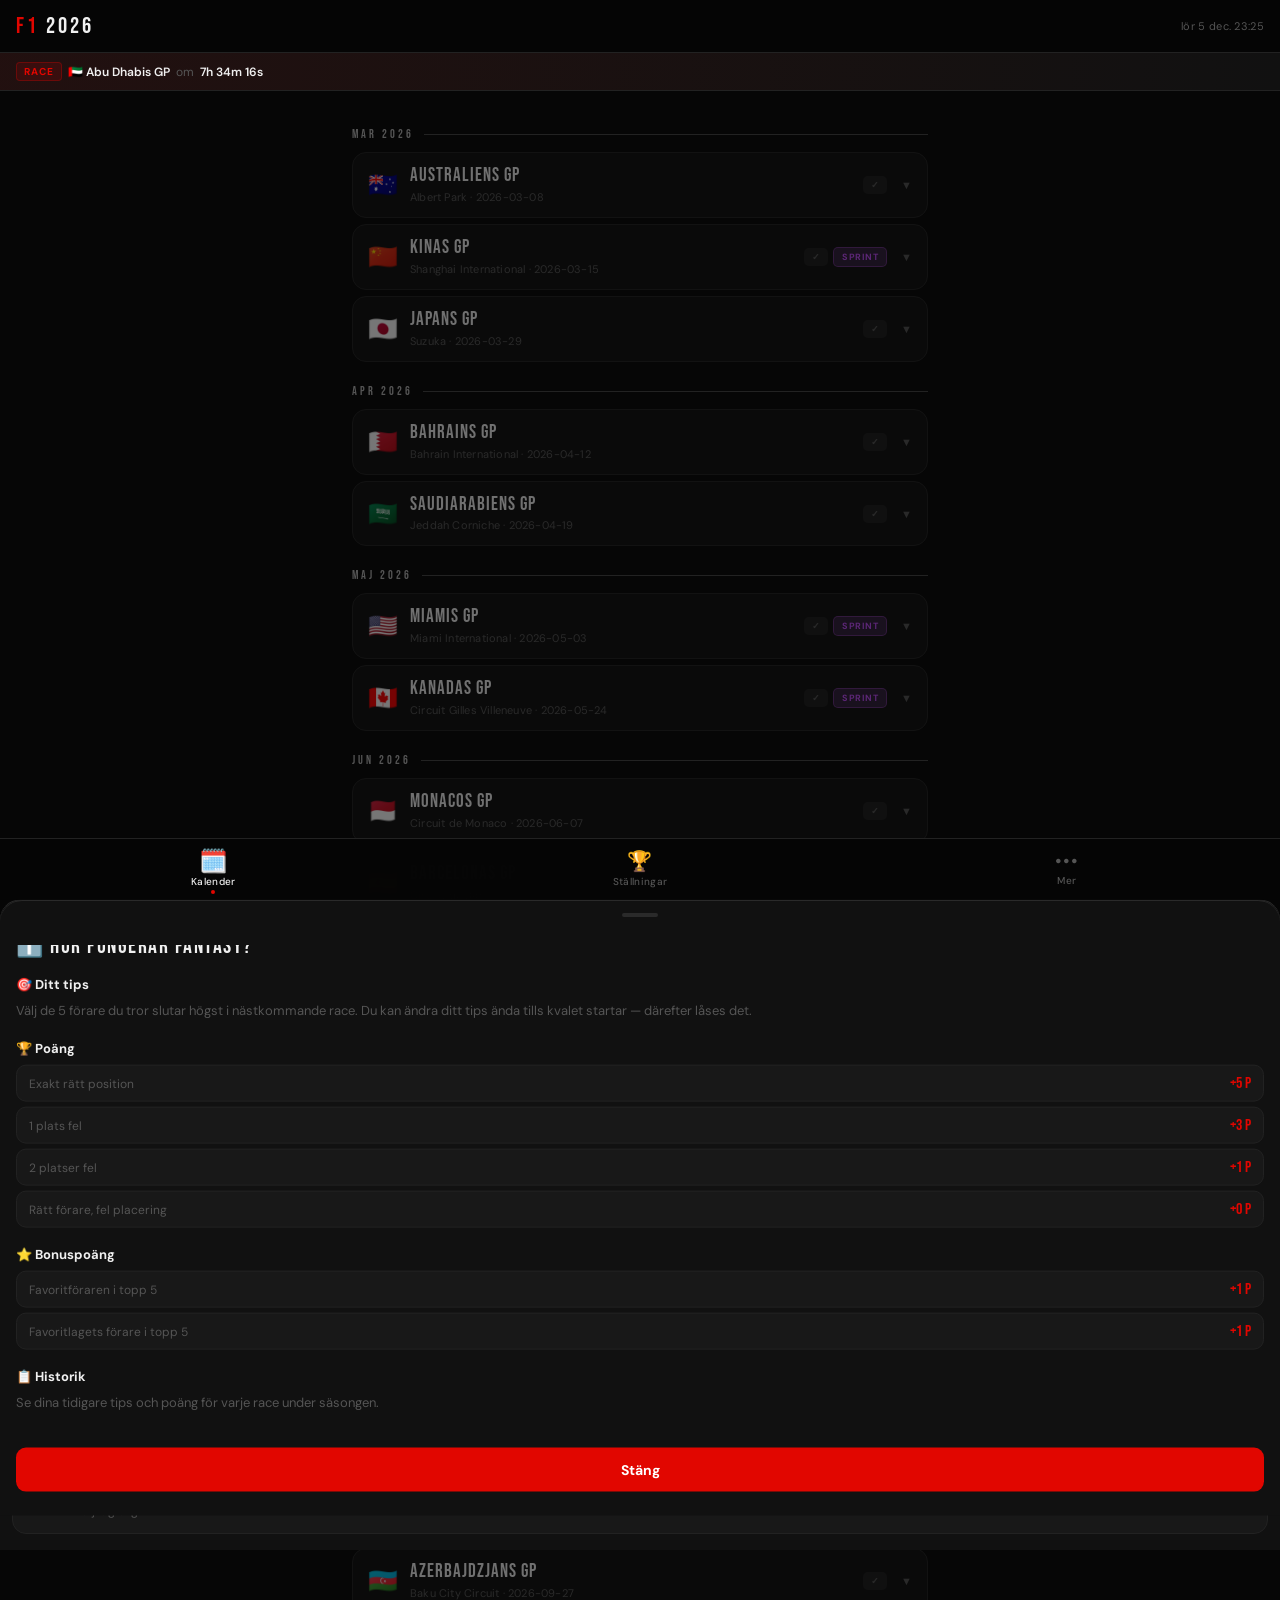
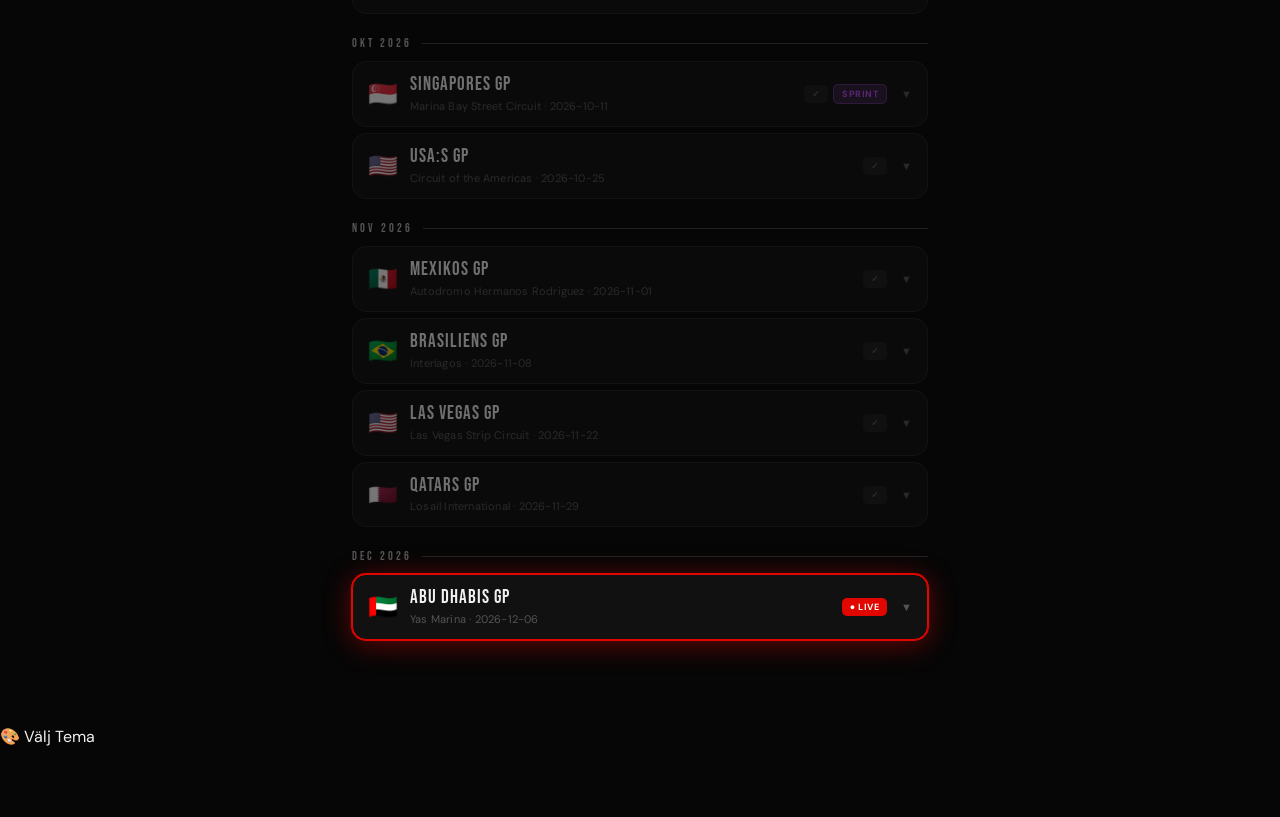
==== commit c08345de: "Add files via upload" ====
--- a/index.html
+++ b/index.html
@@ -20,21 +20,24 @@
 :root {
   --accent: #E10600;
   --accent2: #ff2a25;
-  --accent-glow: rgba(225,6,0,0.25);
-  --bg: #080808;
-  --surface: #141414;
-  --surface2: #1a1a1a;
-  --border: #242424;
-  --text: #f2f2f2;
-  --muted: #666;
+  --accent-glow: rgba(225,6,0,0.22);
+  --bg: #060606;
+  --surface: #111111;
+  --surface2: #181818;
+  --surface3: #1e1e1e;
+  --border: #222222;
+  --border2: #2a2a2a;
+  --text: #f0f0f0;
+  --text2: #b0b0b0;
+  --muted: #555;
   --gold: #f5c518;
-  --silver: #c0c0c0;
+  --silver: #b8b8b8;
   --bronze: #cd7f32;
   --green: #22c55e;
   --purple: #c44dff;
-  --r-sm: 8px;
-  --r-md: 12px;
-  --r-lg: 16px;
+  --r-sm: 10px;
+  --r-md: 14px;
+  --r-lg: 18px;
   --safe-bottom: env(safe-area-inset-bottom, 0px);
   --safe-top: env(safe-area-inset-top, 0px);
 }
@@ -55,166 +58,249 @@
 header {
   position: sticky; top: 0; z-index: 200;
   display: flex; align-items: center; gap: 10px;
-  padding: calc(10px + var(--safe-top)) 14px 10px;
-  background: rgba(8,8,8,0.92);
-  backdrop-filter: blur(20px); -webkit-backdrop-filter: blur(20px);
+  padding: calc(12px + var(--safe-top)) 16px 12px;
+  background: rgba(6,6,6,0.94);
+  backdrop-filter: blur(24px) saturate(1.4); -webkit-backdrop-filter: blur(24px) saturate(1.4);
   border-bottom: 1px solid var(--border);
 }
-.logo { font-family: 'Bebas Neue', sans-serif; font-size: 22px; letter-spacing: 2px; color: var(--text); flex-shrink: 0; }
+.logo {
+  font-family: 'Bebas Neue', sans-serif; font-size: 23px; letter-spacing: 3px;
+  color: var(--text); flex-shrink: 0;
+}
 .logo-f1 { color: var(--accent); }
 .header-sep { flex: 1; }
-.header-clock { font-size: 11px; color: var(--muted); white-space: nowrap; }
+.header-clock { font-size: 11px; color: var(--muted); white-space: nowrap; letter-spacing: 0.3px; }
 .notify-header-btn, .theme-btn {
-  background: none; border: none; font-size: 20px; padding: 4px;
-  line-height: 1; color: var(--text); transition: transform 0.15s;
-}
-.notify-header-btn:active { transform: scale(0.88); }
-.theme-btn:active { transform: scale(0.88) rotate(20deg); }
-.notify-header-btn.notify-active { filter: drop-shadow(0 0 6px gold); }
+  background: none; border: none; font-size: 18px; padding: 6px;
+  line-height: 1; color: var(--text); transition: transform 0.18s, opacity 0.18s;
+  opacity: 0.75; border-radius: 8px;
+}
+.notify-header-btn:hover, .theme-btn:hover { opacity: 1; }
+.notify-header-btn:active { transform: scale(0.85); }
+.theme-btn:active { transform: scale(0.85) rotate(22deg); }
+.notify-header-btn.notify-active { opacity: 1; filter: drop-shadow(0 0 6px gold); }
 
 /* ── COUNTDOWN ────────────────────────────────────────────────────────────── */
 .countdown-bar {
-  background: var(--surface); border-bottom: 1px solid var(--border);
-  padding: 8px 14px; font-size: 12px; color: var(--muted); min-height: 34px;
-}
-.countdown-bar strong { color: var(--text); }
-.cd-label { color: var(--accent); font-weight: 700; margin-right: 6px; }
+  background: linear-gradient(90deg, color-mix(in srgb, var(--accent) 8%, var(--surface)), var(--surface));
+  border-bottom: 1px solid var(--border);
+  padding: 9px 16px; font-size: 12px; color: var(--muted); min-height: 36px;
+  display: flex; align-items: center; gap: 6px;
+}
+.countdown-bar strong { color: var(--text); font-weight: 600; }
+.cd-label {
+  color: var(--accent); font-weight: 700; font-size: 10px;
+  letter-spacing: 1px; text-transform: uppercase;
+  background: color-mix(in srgb, var(--accent) 12%, transparent);
+  border: 1px solid color-mix(in srgb, var(--accent) 30%, transparent);
+  padding: 2px 7px; border-radius: 4px; flex-shrink: 0;
+}
 .cd-weather-row { margin-top: 4px; font-size: 11px; }
 
 /* ── CONTAINER ────────────────────────────────────────────────────────────── */
-.container { padding: 16px 12px calc(80px + var(--safe-bottom)); max-width: 600px; margin: 0 auto; }
-.page-title { font-family: 'Bebas Neue', sans-serif; font-size: 28px; letter-spacing: 2px; color: var(--text); margin-bottom: 4px; }
-.page-subtitle { font-size: 13px; color: var(--muted); margin-bottom: 16px; }
+.container { padding: 14px 12px calc(80px + var(--safe-bottom)); max-width: 600px; margin: 0 auto; }
+.page-title { font-family: 'Bebas Neue', sans-serif; font-size: 30px; letter-spacing: 2.5px; color: var(--text); margin-bottom: 4px; }
+.page-subtitle { font-size: 13px; color: var(--muted); margin-bottom: 18px; }
 
 /* ── MONTH DIVIDER ────────────────────────────────────────────────────────── */
 .month-divider {
   display: flex; align-items: center; gap: 10px;
-  margin: 20px 0 10px;
+  margin: 22px 0 10px;
 }
 .month-label {
-  font-family: 'Bebas Neue', sans-serif; font-size: 14px; letter-spacing: 2px;
-  color: var(--accent); flex-shrink: 0;
-}
-.month-line { flex: 1; height: 1px; background: linear-gradient(to right, color-mix(in srgb, var(--accent) 40%, transparent), transparent); }
+  font-family: 'Bebas Neue', sans-serif; font-size: 12px; letter-spacing: 3px;
+  color: var(--muted); flex-shrink: 0; text-transform: uppercase;
+}
+.month-line { flex: 1; height: 1px; background: var(--border); }
 
 /* ── RACE CARD ────────────────────────────────────────────────────────────── */
 .race-card {
   background: var(--surface); border: 1px solid var(--border);
-  border-radius: var(--r-md); margin-bottom: 8px; overflow: hidden;
-  transition: border-color 0.2s, box-shadow 0.2s;
-}
-.race-card.past { opacity: 0.6; }
-.race-card.next { border-left: 3px solid var(--accent); background: linear-gradient(135deg, color-mix(in srgb, var(--accent) 6%, var(--surface)), var(--surface)); box-shadow: 0 0 20px var(--accent-glow); }
-.race-card.upcoming { border-left: 2px solid color-mix(in srgb, var(--accent) 40%, transparent); }
-.race-card.live { box-shadow: 0 0 24px color-mix(in srgb, var(--accent) 50%, transparent); border-color: var(--accent); }
-.race-card.open { border-color: color-mix(in srgb, var(--accent) 60%, var(--border)); }
+  border-radius: var(--r-md); margin-bottom: 6px; overflow: hidden;
+  transition: border-color 0.2s, box-shadow 0.2s, transform 0.15s;
+}
+.race-card.past { opacity: 0.45; }
+.race-card.past:hover { opacity: 0.6; }
+.race-card.next {
+  border-color: color-mix(in srgb, var(--accent) 50%, var(--border));
+  background: linear-gradient(135deg, color-mix(in srgb, var(--accent) 5%, var(--surface)) 0%, var(--surface) 60%);
+  box-shadow: 0 0 0 1px color-mix(in srgb, var(--accent) 20%, transparent), 0 4px 24px var(--accent-glow);
+}
+.race-card.upcoming { border-left: 2px solid color-mix(in srgb, var(--accent) 30%, transparent); }
+.race-card.live {
+  box-shadow: 0 0 0 1px var(--accent), 0 4px 28px color-mix(in srgb, var(--accent) 45%, transparent);
+  border-color: var(--accent);
+}
+.race-card.open {
+  border-color: color-mix(in srgb, var(--accent) 45%, var(--border));
+  box-shadow: 0 2px 16px rgba(0,0,0,0.4);
+}
 .race-header {
-  display: flex; align-items: center; gap: 10px;
-  padding: 12px 14px; cursor: pointer; user-select: none;
-}
-.race-flag { font-size: 22px; flex-shrink: 0; }
+  display: flex; align-items: center; gap: 12px;
+  padding: 13px 15px; cursor: pointer; user-select: none;
+}
+.race-header:active { background: var(--surface2); }
+.race-flag { font-size: 24px; flex-shrink: 0; line-height: 1; }
 .race-info { flex: 1; min-width: 0; }
-.race-name { font-family: 'Bebas Neue', sans-serif; font-size: 18px; letter-spacing: 1px; color: var(--text); white-space: nowrap; overflow: hidden; text-overflow: ellipsis; }
-.race-meta { font-size: 11px; color: var(--muted); margin-top: 1px; }
-.race-badge { font-size: 10px; font-weight: 700; padding: 3px 8px; border-radius: 20px; flex-shrink: 0; }
+.race-name {
+  font-family: 'Bebas Neue', sans-serif; font-size: 19px; letter-spacing: 1px;
+  color: var(--text); white-space: nowrap; overflow: hidden; text-overflow: ellipsis; line-height: 1.1;
+}
+.race-meta { font-size: 11px; color: var(--muted); margin-top: 3px; letter-spacing: 0.2px; }
+.race-badges { display: flex; gap: 5px; flex-shrink: 0; align-items: center; }
+.race-badge { font-size: 9px; font-weight: 700; padding: 3px 8px; border-radius: 5px; letter-spacing: 0.5px; text-transform: uppercase; }
 .badge-next { background: var(--accent); color: #fff; }
 .badge-live { background: var(--accent); color: #fff; animation: pulse 1.2s infinite; }
-.badge-past { background: var(--surface2); color: var(--muted); }
-.badge-sprint { background: color-mix(in srgb, var(--purple) 20%, var(--surface2)); color: var(--purple); border: 1px solid color-mix(in srgb, var(--purple) 40%, transparent); }
-.race-chevron { color: var(--muted); font-size: 12px; transition: transform 0.2s; flex-shrink: 0; }
-.race-card.open .race-chevron { transform: rotate(180deg); }
+.badge-past { background: var(--surface3); color: var(--muted); }
+.badge-sprint {
+  background: color-mix(in srgb, var(--purple) 15%, var(--surface2));
+  color: var(--purple);
+  border: 1px solid color-mix(in srgb, var(--purple) 35%, transparent);
+}
+.race-chevron { color: var(--muted); font-size: 11px; transition: transform 0.25s cubic-bezier(0.4,0,0.2,1); flex-shrink: 0; margin-left: 2px; }
+.race-card.open .race-chevron { transform: rotate(180deg); color: var(--accent); }
 
 /* ── RACE BODY ────────────────────────────────────────────────────────────── */
 .race-body { display: none; border-top: 1px solid var(--border); }
 .race-card.open .race-body { display: block; }
-.race-tabs { display: flex; overflow-x: auto; border-bottom: 1px solid var(--border); scrollbar-width: none; }
+.race-tabs { display: flex; overflow-x: auto; border-bottom: 1px solid var(--border); scrollbar-width: none; background: var(--surface2); }
 .race-tabs::-webkit-scrollbar { display: none; }
-.race-tab { flex-shrink: 0; padding: 9px 14px; font-size: 12px; font-weight: 600; color: var(--muted); background: none; border: none; border-bottom: 2px solid transparent; transition: all 0.15s; white-space: nowrap; }
-.race-tab.active { color: var(--accent); border-bottom-color: var(--accent); }
+.race-tab {
+  flex-shrink: 0; padding: 10px 15px; font-size: 11px; font-weight: 600;
+  color: var(--muted); background: none; border: none;
+  border-bottom: 2px solid transparent; transition: all 0.15s; white-space: nowrap;
+  letter-spacing: 0.3px;
+}
+.race-tab.active { color: var(--text); border-bottom-color: var(--accent); }
+.race-tab:hover:not(.active) { color: var(--text2); }
 .race-tab-panel { padding: 14px; display: none; }
 .race-tab-panel.active { display: block; }
 
 /* ── SESSION SCHEDULE ─────────────────────────────────────────────────────── */
-.session-list { display: flex; flex-direction: column; gap: 6px; }
-.session-row { display: flex; align-items: center; gap: 10px; padding: 8px 10px; background: var(--surface2); border-radius: var(--r-sm); }
-.session-dot { width: 8px; height: 8px; border-radius: 50%; flex-shrink: 0; }
-.session-label { flex: 1; font-size: 13px; color: var(--text); }
+.session-list { display: flex; flex-direction: column; gap: 5px; }
+.session-row {
+  display: flex; align-items: center; gap: 11px; padding: 9px 12px;
+  background: var(--surface2); border-radius: var(--r-sm);
+  border: 1px solid var(--border);
+}
+.session-dot { width: 7px; height: 7px; border-radius: 50%; flex-shrink: 0; }
+.session-label { flex: 1; font-size: 13px; color: var(--text2); font-weight: 500; }
 .session-time { font-size: 12px; color: var(--muted); white-space: nowrap; }
 .session-live { color: var(--accent); font-weight: 700; animation: pulse 1.2s infinite; }
 
 /* ── TRACK MAP ────────────────────────────────────────────────────────────── */
-.track-map-wrap { margin-top: 12px; text-align: center; }
-.track-map-img { max-width: 200px; max-height: 160px; object-fit: contain; display: block; margin: 0 auto; }
+.track-map-wrap { margin-top: 14px; text-align: center; padding: 12px; background: var(--surface2); border-radius: var(--r-sm); border: 1px solid var(--border); }
+.track-map-img { max-width: 200px; max-height: 160px; object-fit: contain; display: block; margin: 0 auto; opacity: 0.85; }
 
 /* ── RESULTS TABLE ────────────────────────────────────────────────────────── */
 .results-table { width: 100%; border-collapse: collapse; font-size: 12px; }
-.results-table th { font-size: 10px; font-weight: 600; text-transform: uppercase; letter-spacing: 0.08em; color: var(--muted); padding: 6px 4px; text-align: left; border-bottom: 1px solid var(--border); }
-.results-table td { padding: 7px 4px; border-bottom: 1px solid color-mix(in srgb, var(--border) 50%, transparent); }
+.results-table th { font-size: 10px; font-weight: 600; text-transform: uppercase; letter-spacing: 0.1em; color: var(--muted); padding: 7px 5px; text-align: left; border-bottom: 1px solid var(--border); }
+.results-table td { padding: 8px 5px; border-bottom: 1px solid color-mix(in srgb, var(--border) 60%, transparent); vertical-align: middle; }
 .results-table tr:last-child td { border-bottom: none; }
+.results-table tr:hover td { background: color-mix(in srgb, var(--accent) 3%, transparent); }
 .pos-1 { color: var(--gold); font-weight: 700; }
 .pos-2 { color: var(--silver); font-weight: 700; }
 .pos-3 { color: var(--bronze); font-weight: 700; }
-.driver-abbr { font-weight: 700; margin-right: 4px; }
+.driver-abbr { font-weight: 700; margin-right: 5px; }
 .driver-name { color: var(--muted); }
-.team-dot { display: inline-block; width: 8px; height: 8px; border-radius: 50%; margin-right: 5px; }
-.st-source { font-size: 10px; color: var(--green); padding: 4px 0 8px; }
-.st-list { display: flex; flex-direction: column; gap: 6px; }
-.st-card { display: flex; align-items: center; gap: 10px; background: var(--surface2); border-radius: var(--r-sm); padding: 10px 12px; }
-.st-pos { font-family: 'Bebas Neue', sans-serif; font-size: 24px; width: 28px; text-align: center; flex-shrink: 0; }
+.team-dot { display: inline-block; width: 8px; height: 8px; border-radius: 50%; margin-right: 5px; flex-shrink: 0; }
+
+/* ── STANDINGS ────────────────────────────────────────────────────────────── */
+.st-source { font-size: 10px; color: var(--green); padding: 4px 0 10px; letter-spacing: 0.3px; opacity: 0.8; }
+.st-list { display: flex; flex-direction: column; gap: 5px; }
+.st-card {
+  display: flex; align-items: center; gap: 12px;
+  background: var(--surface2); border-radius: var(--r-sm); padding: 11px 14px;
+  border: 1px solid var(--border); transition: border-color 0.15s;
+}
+.st-card:hover { border-color: var(--border2); }
+.st-pos { font-family: 'Bebas Neue', sans-serif; font-size: 22px; width: 26px; text-align: center; flex-shrink: 0; line-height: 1; }
 .st-info { flex: 1; min-width: 0; }
-.st-name { font-size: 14px; font-weight: 600; color: var(--text); }
-.st-team { font-size: 11px; color: var(--muted); margin-top: 1px; }
-.st-pts { font-family: 'Bebas Neue', sans-serif; font-size: 20px; color: var(--accent); flex-shrink: 0; }
-.st-bar { height: 3px; background: var(--border); border-radius: 2px; margin-top: 4px; }
-.st-bar-fill { height: 100%; border-radius: 2px; }
+.st-name { font-size: 14px; font-weight: 600; color: var(--text); line-height: 1.2; }
+.st-team { font-size: 11px; color: var(--muted); margin-top: 2px; display: flex; align-items: center; }
+.st-pts { font-family: 'Bebas Neue', sans-serif; font-size: 22px; color: var(--text); flex-shrink: 0; min-width: 38px; text-align: right; }
+.st-bar { height: 2px; background: var(--border); border-radius: 2px; margin-top: 6px; }
+.st-bar-fill { height: 100%; border-radius: 2px; transition: width 0.6s ease; }
 
 /* ── WEATHER ──────────────────────────────────────────────────────────────── */
 .weather-grid { display: grid; grid-template-columns: repeat(auto-fill, minmax(80px,1fr)); gap: 6px; margin-bottom: 10px; }
-.weather-card { background: var(--surface2); border-radius: var(--r-sm); padding: 8px; text-align: center; }
-.weather-session { font-size: 10px; color: var(--muted); margin-bottom: 4px; font-weight: 600; }
-.weather-icon { font-size: 22px; line-height: 1; margin: 4px 0; }
-.weather-temp { font-size: 13px; font-weight: 700; color: var(--text); }
-.weather-rain { font-size: 10px; color: #60a5fa; margin-top: 2px; }
+.weather-card { background: var(--surface2); border-radius: var(--r-sm); padding: 10px 8px; text-align: center; border: 1px solid var(--border); }
+.weather-session { font-size: 10px; color: var(--muted); margin-bottom: 4px; font-weight: 600; text-transform: uppercase; letter-spacing: 0.5px; }
+.weather-icon { font-size: 24px; line-height: 1; margin: 5px 0; }
+.weather-temp { font-size: 14px; font-weight: 700; color: var(--text); }
+.weather-rain { font-size: 10px; color: #60a5fa; margin-top: 3px; }
 .weather-summary { font-size: 11px; color: var(--muted); margin-top: 8px; padding: 8px; background: var(--surface2); border-radius: var(--r-sm); }
-.weather-risk { background: color-mix(in srgb, #f59e0b 15%, var(--surface2)); border: 1px solid color-mix(in srgb, #f59e0b 40%, transparent); }
+.weather-risk { background: color-mix(in srgb, #f59e0b 12%, var(--surface2)); border: 1px solid color-mix(in srgb, #f59e0b 35%, transparent); }
 
 /* ── HISTORY ──────────────────────────────────────────────────────────────── */
-.hist-section { margin-bottom: 14px; }
-.hist-label { font-size: 11px; font-weight: 600; letter-spacing: 0.08em; text-transform: uppercase; color: var(--muted); margin-bottom: 8px; }
-.hist-podium { display: flex; gap: 8px; }
-.hist-podium-card { flex: 1; background: var(--surface2); border-radius: var(--r-sm); padding: 10px 8px; text-align: center; }
-.hist-pos { font-family: 'Bebas Neue', sans-serif; font-size: 20px; }
-.hist-driver { font-size: 12px; font-weight: 600; color: var(--text); margin: 4px 0 2px; }
-.hist-podium-team { font-size: 10px; margin-top: 2px; white-space: nowrap; overflow: hidden; text-overflow: ellipsis; }
-.hist-stat-row { display: flex; justify-content: space-between; align-items: center; padding: 7px 0; border-bottom: 1px solid color-mix(in srgb, var(--border) 50%, transparent); font-size: 12px; }
+.hist-section { margin-bottom: 16px; }
+.hist-label { font-size: 10px; font-weight: 700; letter-spacing: 0.12em; text-transform: uppercase; color: var(--muted); margin-bottom: 10px; }
+.hist-podium { display: flex; gap: 7px; }
+.hist-podium-card { flex: 1; background: var(--surface2); border-radius: var(--r-sm); padding: 11px 8px; text-align: center; border: 1px solid var(--border); }
+.hist-pos { font-family: 'Bebas Neue', sans-serif; font-size: 22px; }
+.hist-driver { font-size: 12px; font-weight: 700; color: var(--text); margin: 4px 0 2px; }
+.hist-podium-team { font-size: 10px; margin-top: 2px; white-space: nowrap; overflow: hidden; text-overflow: ellipsis; color: var(--muted); }
+.hist-stat-row { display: flex; justify-content: space-between; align-items: center; padding: 8px 0; border-bottom: 1px solid var(--border); font-size: 12px; }
 .hist-stat-row:last-child { border-bottom: none; }
 .hist-stat-label { color: var(--muted); }
 .hist-stat-val { font-weight: 600; color: var(--text); }
 
 /* ── LIVE ─────────────────────────────────────────────────────────────────── */
-.live-header { display: flex; align-items: center; gap: 8px; margin-bottom: 10px; font-size: 12px; font-weight: 700; color: var(--accent); }
-.live-dot { width: 8px; height: 8px; border-radius: 50%; background: var(--accent); animation: pulse 1.2s infinite; }
-.live-grid { display: flex; flex-direction: column; gap: 4px; }
-.live-driver-block { background: var(--surface2); border-radius: var(--r-sm); padding: 8px 10px; }
-.live-name-row { display: flex; align-items: center; gap: 5px; margin-bottom: 5px; overflow: hidden; }
-.live-pos-badge { font-family: 'Bebas Neue', sans-serif; font-size: 18px; width: 22px; text-align: center; flex-shrink: 0; }
-.live-name { font-size: 12px; color: var(--muted); white-space: nowrap; overflow: hidden; text-overflow: ellipsis; }
-.live-gap { font-size: 11px; color: var(--muted); margin-left: auto; white-space: nowrap; flex-shrink: 0; }
-.live-detail-row { display: flex; gap: 6px; flex-wrap: wrap; }
-.live-chip { font-size: 10px; padding: 2px 7px; border-radius: 10px; background: var(--surface); border: 1px solid var(--border); color: var(--muted); }
-.live-chip.tyre-s { border-color: #E8002D; color: #E8002D; background: rgba(232,0,45,0.1); }
-.live-chip.tyre-m { border-color: #FFF200; color: #e6d800; background: rgba(255,242,0,0.08); }
-.live-chip.tyre-h { border-color: #ddd; color: #ddd; background: rgba(255,255,255,0.05); }
-.live-chip.tyre-i { border-color: #39B54A; color: #39B54A; background: rgba(57,181,74,0.1); }
-.live-chip.tyre-w { border-color: #0067FF; color: #0067FF; background: rgba(0,103,255,0.1); }
+.live-wrap { padding: 2px 0 8px; }
+.live-topbar {
+  display: flex; align-items: center; justify-content: space-between;
+  margin-bottom: 10px;
+}
+.live-pulse-row { display: flex; align-items: center; gap: 6px; }
+.live-dot { width: 7px; height: 7px; border-radius: 50%; background: #e8002d; flex-shrink:0; animation: pulse 1.2s infinite; }
+.live-label { font-size: 11px; font-weight: 700; color: #e8002d; text-transform: uppercase; letter-spacing: 1px; }
+.live-session-name { font-size: 11px; color: var(--muted); }
+.live-lap-counter { font-family: 'Bebas Neue', sans-serif; font-size: 18px; color: var(--text); }
+.live-updated { font-size: 10px; color: var(--muted); text-align: right; }
+.live-grid { display: flex; flex-direction: column; gap: 5px; }
+.live-row {
+  display: grid;
+  grid-template-columns: 28px 32px 1fr auto auto;
+  align-items: center; gap: 6px;
+  background: var(--surface2); border: 1px solid var(--border);
+  border-radius: var(--r-sm); padding: 8px 10px;
+  transition: border-color 0.3s;
+}
+.live-row.fastest { border-color: var(--purple,#c084fc); }
+.live-row.leader { border-left: 3px solid var(--accent); }
+.live-pos { font-family: 'Bebas Neue', sans-serif; font-size: 20px; line-height:1; text-align:center; }
+.live-tyre { width: 26px; height: 26px; border-radius: 50%; display: flex; align-items: center; justify-content: center; font-size: 10px; font-weight: 800; flex-shrink:0; border: 2px solid transparent; }
+.live-tyre.S { background: rgba(232,0,45,0.12); border-color: #E8002D; color: #E8002D; }
+.live-tyre.M { background: rgba(230,216,0,0.10); border-color: #e6d800; color: #e6d800; }
+.live-tyre.H { background: rgba(200,200,200,0.08); border-color: #aaa; color: #aaa; }
+.live-tyre.I { background: rgba(57,181,74,0.10); border-color: #39B54A; color: #39B54A; }
+.live-tyre.W { background: rgba(0,103,255,0.10); border-color: #0067FF; color: #0067FF; }
+.live-tyre.unknown { background: var(--surface); border-color: var(--border); color: var(--muted); }
+.live-driver-col { min-width: 0; }
+.live-abbr { font-family: 'Bebas Neue', sans-serif; font-size: 15px; letter-spacing: 0.5px; line-height:1; }
+.live-team-name { font-size: 9px; color: var(--muted); margin-top:1px; }
+.live-gap-col { text-align: right; min-width: 48px; }
+.live-gap { font-family: 'Bebas Neue', sans-serif; font-size: 14px; color: var(--muted); }
+.live-gap.leader-gap { color: var(--accent); font-size:12px; }
+.live-lap-col { text-align: right; min-width: 54px; }
+.live-laptime { font-size: 11px; color: var(--muted); font-variant-numeric: tabular-nums; }
+.live-laptime.fastest-lap { color: var(--purple,#c084fc); font-weight: 700; }
+.live-pit-badge { font-size: 9px; font-weight: 700; padding: 1px 5px; border-radius: 4px; background: rgba(255,140,0,0.15); color: #ff8c00; border: 1px solid rgba(255,140,0,0.3); margin-top:2px; display:inline-block; }
+.live-no-data { text-align:center; color:var(--muted); padding:32px 16px; font-size:13px; }
+.live-no-data-icon { font-size: 36px; margin-bottom: 10px; }
+.live-sub-label { font-size:11px; margin-top:4px; }
 
 /* ── STANDINGS PAGE ───────────────────────────────────────────────────────── */
-.standings-tabs { display: flex; gap: 6px; margin-bottom: 14px; }
-.standings-tab { flex: 1; background: var(--surface2); border: 1px solid var(--border); border-radius: var(--r-sm); color: var(--muted); font-family: 'DM Sans', sans-serif; font-size: 13px; font-weight: 600; padding: 10px 4px; cursor: pointer; transition: all 0.15s; }
-.standings-tab.active { background: var(--accent); border-color: var(--accent); color: #fff; }
+.standings-tabs { display: flex; gap: 5px; margin-bottom: 16px; padding: 4px; background: var(--surface2); border-radius: var(--r-md); border: 1px solid var(--border); }
+.standings-tab {
+  flex: 1; background: transparent; border: none; border-radius: 10px;
+  color: var(--muted); font-family: 'DM Sans', sans-serif;
+  font-size: 13px; font-weight: 600; padding: 9px 4px; cursor: pointer; transition: all 0.18s;
+}
+.standings-tab.active { background: var(--surface3); color: var(--text); box-shadow: 0 1px 4px rgba(0,0,0,0.5); }
 .chart-container { background: var(--surface); border: 1px solid var(--border); border-radius: var(--r-md); padding: 14px; margin-bottom: 14px; }
-.chart-driver-picker { display: flex; flex-wrap: wrap; gap: 6px; margin-top: 10px; }
-.chart-driver-btn { font-size: 11px; padding: 5px 10px; border-radius: 20px; border: 1px solid var(--border); background: var(--surface2); color: var(--muted); cursor: pointer; transition: all 0.15s; font-family: 'DM Sans', sans-serif; }
+.chart-driver-picker { display: flex; flex-wrap: wrap; gap: 6px; margin-top: 12px; }
+.chart-driver-btn { font-size: 11px; padding: 5px 11px; border-radius: 6px; border: 1px solid var(--border); background: var(--surface2); color: var(--muted); cursor: pointer; transition: all 0.15s; font-family: 'DM Sans', sans-serif; }
 .chart-driver-btn.active { font-weight: 700; }
 
 /* ── BOTTOM NAV ───────────────────────────────────────────────────────────── */
@@ -222,20 +308,25 @@
   position: fixed; bottom: 0; left: 0; right: 0;
   height: calc(62px + var(--safe-bottom));
   padding-bottom: var(--safe-bottom);
-  background: rgba(10,10,10,0.96);
-  backdrop-filter: blur(20px); -webkit-backdrop-filter: blur(20px);
+  background: rgba(6,6,6,0.97);
+  backdrop-filter: blur(24px) saturate(1.3); -webkit-backdrop-filter: blur(24px) saturate(1.3);
   border-top: 1px solid var(--border);
   display: flex; z-index: 300;
 }
 .nav-btn {
   flex: 1; display: flex; flex-direction: column; align-items: center; justify-content: center;
-  gap: 3px; background: none; border: none;
+  gap: 4px; background: none; border: none;
   color: var(--muted); font-size: 10px; font-weight: 500;
-  letter-spacing: 0.2px; padding: 8px 0; transition: color 0.15s;
-}
-.nav-icon { font-size: 20px; line-height: 1; transition: transform 0.15s; }
-.nav-btn.active { color: var(--accent); }
-.nav-btn.active .nav-icon { transform: scale(1.1); }
+  letter-spacing: 0.3px; padding: 8px 0; transition: color 0.15s;
+  position: relative;
+}
+.nav-icon { font-size: 20px; line-height: 1; transition: transform 0.2s cubic-bezier(0.34,1.56,0.64,1); }
+.nav-btn.active { color: var(--text); }
+.nav-btn.active .nav-icon { transform: scale(1.15); }
+.nav-btn.active::after {
+  content: ''; position: absolute; bottom: 6px; left: 50%; transform: translateX(-50%);
+  width: 4px; height: 4px; border-radius: 50%; background: var(--accent);
+}
 
 /* ── MER PAGE TABS ────────────────────────────────────────────────────────── */
 .more-page-tabs {
@@ -250,124 +341,347 @@
 .more-page-tab.active { background: var(--accent); border-color: var(--accent); color: #fff; }
 
 /* ── FANTASY PAGE ─────────────────────────────────────────────────────────── */
-.fx-page-tabs {
-  display: flex; gap: 6px;
-  position: sticky; top: 52px; z-index: 50;
-  background: var(--bg); padding: 8px 0 6px; margin: 4px 0;
-}
-.fx-page-tab {
-  flex: 1; background: var(--surface2); border: 1px solid var(--border);
-  border-radius: 8px; color: var(--muted);
-  font-family: 'DM Sans', sans-serif; font-size: 12px; font-weight: 600;
-  padding: 9px 4px; cursor: pointer; transition: all 0.15s;
-}
-.fx-page-tab.active { background: var(--accent); border-color: var(--accent); color: #fff; }
-.fx-setup-card { background: var(--surface); border: 1px solid var(--border); border-radius: var(--r-md); padding: 24px 20px; margin-top: 20px; text-align: center; }
-.fx-setup-title { font-family: 'Bebas Neue', sans-serif; font-size: 22px; letter-spacing: 1px; margin-bottom: 6px; }
-.fx-setup-sub { font-size: 13px; color: var(--muted); margin-bottom: 16px; }
-.fx-input { width: 100%; background: var(--surface2); border: 1px solid var(--border); border-radius: var(--r-sm); color: var(--text); padding: 11px 14px; font-family: 'DM Sans', sans-serif; font-size: 15px; outline: none; }
-.fx-input:focus { border-color: var(--accent); }
-.fx-btn-primary { background: var(--accent); border: none; border-radius: var(--r-sm); color: #fff; font-family: 'DM Sans', sans-serif; font-size: 14px; font-weight: 700; padding: 12px 20px; width: 100%; margin-top: 10px; transition: opacity 0.15s; }
-.fx-btn-primary:active { opacity: 0.8; }
-.fx-btn-secondary { background: var(--surface2); border: 1px solid var(--border); border-radius: var(--r-sm); color: var(--text); font-family: 'DM Sans', sans-serif; font-size: 13px; font-weight: 600; padding: 10px 16px; transition: border-color 0.15s; }
-.fx-btn-secondary:active { border-color: var(--accent); }
-.fx-profile-bar { display: flex; align-items: center; justify-content: space-between; background: var(--surface); border: 1px solid color-mix(in srgb, var(--accent) 25%, var(--border)); border-radius: var(--r-md); padding: 12px 14px; margin-bottom: 10px; }
-.fx-profile-left { display: flex; align-items: center; gap: 12px; }
-.fx-profile-avatar { font-size: 28px; line-height: 1; flex-shrink: 0; }
-.fx-profile-name { font-family: 'Bebas Neue', sans-serif; font-size: 20px; letter-spacing: 1px; color: var(--text); line-height: 1.1; }
-.fx-profile-sub { font-size: 11px; color: var(--muted); margin-top: 2px; }
-.fx-profile-edit-btn { background: none; border: 1px solid var(--border); border-radius: var(--r-sm); color: var(--muted); font-size: 12px; font-weight: 500; padding: 6px 12px; cursor: pointer; transition: all 0.15s; font-family: 'DM Sans', sans-serif; flex-shrink: 0; }
-.fx-profile-edit-btn:active { border-color: var(--accent); color: var(--accent); }
-.fx-profile-edit { background: var(--surface); border: 1px solid color-mix(in srgb, var(--accent) 35%, var(--border)); border-radius: var(--r-md); padding: 14px; margin-bottom: 10px; display: flex; flex-direction: column; gap: 10px; }
-.fx-share-bar { display: flex; align-items: center; justify-content: space-between; background: color-mix(in srgb, var(--accent) 10%, var(--surface2)); border: 1px solid color-mix(in srgb, var(--accent) 30%, var(--border)); border-radius: var(--r-sm); padding: 10px 14px; margin-bottom: 12px; cursor: pointer; font-size: 13px; font-weight: 600; color: var(--accent); }
-.fx-share-icon { font-size: 18px; }
-.fx-empty { text-align: center; color: var(--muted); font-size: 13px; padding: 28px 16px; }
-.fx-pick-card { background: var(--surface); border: 1px solid var(--border); border-radius: var(--r-md); overflow: hidden; margin-bottom: 14px; }
-.fx-pick-header { padding: 14px 14px 10px; border-bottom: 1px solid var(--border); }
-.fx-pick-race { font-family: 'Bebas Neue', sans-serif; font-size: 20px; letter-spacing: 1px; }
-.fx-pick-meta { font-size: 11px; color: var(--muted); margin-top: 2px; }
-.fx-pick-status { font-size: 11px; font-weight: 600; margin-top: 6px; padding: 4px 8px; border-radius: 20px; display: inline-block; }
-.fx-pick-status.open { background: color-mix(in srgb, var(--green) 15%, var(--surface2)); color: var(--green); }
-.fx-pick-status.closed { background: color-mix(in srgb, var(--muted) 15%, var(--surface2)); color: var(--muted); }
-.fx-pick-status.scored { background: color-mix(in srgb, var(--gold) 15%, var(--surface2)); color: var(--gold); }
-.fx-driver-list { padding: 10px 14px; display: flex; flex-direction: column; gap: 6px; }
-.fx-driver-slot { display: flex; align-items: center; gap: 8px; }
-.fx-slot-pos { width: 22px; height: 22px; border-radius: 50%; background: var(--surface2); font-size: 11px; font-weight: 700; display: flex; align-items: center; justify-content: center; flex-shrink: 0; color: var(--muted); }
-.fx-slot-pos.p1 { background: var(--gold); color: #000; }
-.fx-slot-pos.p2 { background: var(--silver); color: #000; }
-.fx-slot-pos.p3 { background: var(--bronze); color: #000; }
-.fx-driver-select { flex: 1; background: var(--surface2); border: 1px solid var(--border); border-radius: var(--r-sm); color: var(--text); padding: 8px 10px; font-family: 'DM Sans', sans-serif; font-size: 13px; appearance: none; -webkit-appearance: none; }
-.fx-result-badge { font-size: 11px; padding: 2px 8px; border-radius: 10px; white-space: nowrap; flex-shrink: 0; }
-.fx-result-badge.exact { background: color-mix(in srgb, var(--green) 20%, var(--surface2)); color: var(--green); }
-.fx-result-badge.close { background: color-mix(in srgb, var(--gold) 20%, var(--surface2)); color: var(--gold); }
-.fx-result-badge.miss  { background: var(--surface2); color: var(--muted); }
-.fx-slot-pts { font-size: 11px; font-weight: 700; width: 28px; text-align: right; flex-shrink: 0; }
-.fx-slot-pts.exact { color: var(--green); }
-.fx-slot-pts.close { color: var(--gold); }
-.fx-slot-pts.miss  { color: var(--muted); }
-.fx-submit-row { padding: 10px 14px 14px; display: flex; align-items: center; justify-content: space-between; flex-wrap: wrap; gap: 8px; }
-.fx-my-pts { font-family: 'Bebas Neue', sans-serif; font-size: 16px; color: var(--muted); }
-.fx-my-pts span { color: var(--accent); }
-.fx-ladder-list { display: flex; flex-direction: column; gap: 6px; }
-.fx-ladder-row { display: flex; align-items: center; gap: 10px; background: var(--surface2); border-radius: var(--r-sm); padding: 10px 12px; }
-.fx-ladder-pos { font-family: 'Bebas Neue', sans-serif; font-size: 20px; width: 24px; text-align: center; flex-shrink: 0; color: var(--muted); }
-.fx-ladder-me { color: var(--accent); }
-.fx-ladder-name { flex: 1; font-size: 14px; font-weight: 600; }
-.fx-ladder-pts { font-family: 'Bebas Neue', sans-serif; font-size: 18px; color: var(--accent); flex-shrink: 0; }
-
-/* ── TELEMETRY PAGE ───────────────────────────────────────────────────────── */
-.tm-section { margin-bottom: 14px; }
-.tm-label { display: block; font-size: 11px; font-weight: 600; letter-spacing: 0.08em; text-transform: uppercase; color: var(--muted); margin-bottom: 8px; }
-.tm-select { width: 100%; background: var(--surface); border: 1px solid var(--border); border-radius: var(--r-sm); color: var(--text); padding: 11px 14px; font-family: 'DM Sans', sans-serif; font-size: 14px; appearance: none; -webkit-appearance: none; background-image: url("data:image/svg+xml,%3Csvg xmlns='http://www.w3.org/2000/svg' width='12' height='8' viewBox='0 0 12 8'%3E%3Cpath d='M1 1l5 5 5-5' stroke='%23666' stroke-width='1.5' fill='none' stroke-linecap='round'/%3E%3C/svg%3E"); background-repeat: no-repeat; background-position: right 14px center; }
-.tm-select:focus { outline: none; border-color: var(--accent); }
-.tm-driver-grid { display: grid; grid-template-columns: repeat(3,1fr); gap: 8px; }
-.tm-driver-chip { display: flex; align-items: center; gap: 7px; background: var(--surface); border: 1.5px solid var(--border); border-radius: var(--r-sm); padding: 9px 10px; cursor: pointer; transition: all 0.15s; user-select: none; font-size: 12px; font-weight: 500; color: var(--muted); }
-.tm-driver-chip.selected { border-color: var(--chip-color, var(--accent)); color: var(--text); background: color-mix(in srgb, var(--chip-color, var(--accent)) 12%, var(--surface)); }
-.tm-driver-dot { width: 9px; height: 9px; border-radius: 50%; flex-shrink: 0; background: var(--chip-color, #888); }
-.tm-metric-tabs { display: flex; gap: 6px; margin-bottom: 12px; overflow-x: auto; scrollbar-width: none; }
-.tm-metric-tabs::-webkit-scrollbar { display: none; }
-.tm-metric-tab { flex-shrink: 0; background: var(--surface); border: 1px solid var(--border); border-radius: 20px; color: var(--muted); padding: 7px 14px; font-family: 'DM Sans', sans-serif; font-size: 12px; font-weight: 500; cursor: pointer; transition: all 0.15s; white-space: nowrap; }
-.tm-metric-tab.active { background: var(--accent); border-color: var(--accent); color: #fff; font-weight: 700; }
-.tm-chart-wrap { background: var(--surface); border: 1px solid var(--border); border-radius: var(--r-md); padding: 14px; margin-bottom: 14px; }
-#tm-canvas { width: 100% !important; }
-.tm-status-msg { text-align: center; color: var(--muted); font-size: 13px; padding: 40px 20px; }
-.tm-stints-wrap { margin-bottom: 14px; }
-.tm-stint-row { display: flex; align-items: center; gap: 8px; margin-bottom: 10px; }
-.tm-stint-name { width: 80px; flex-shrink: 0; font-size: 12px; font-weight: 600; color: var(--text); text-align: right; }
-.tm-stint-bar-track { flex: 1; display: flex; height: 22px; border-radius: 4px; overflow: hidden; gap: 2px; background: var(--surface2); }
-.tm-stint-seg { height: 100%; display: flex; align-items: center; justify-content: center; font-size: 9px; font-weight: 700; color: rgba(0,0,0,0.7); border-radius: 3px; position: relative; overflow: hidden; }
-.tm-stint-seg span { position: relative; z-index: 1; }
-.tm-stats-grid { display: grid; grid-template-columns: 1fr 1fr; gap: 8px; margin-bottom: 14px; }
-.tm-stat-card { background: var(--surface); border: 1px solid var(--border); border-radius: var(--r-sm); padding: 12px; }
-.tm-stat-driver { font-size: 11px; color: var(--muted); margin-bottom: 4px; }
-.tm-stat-val { font-family: 'Bebas Neue', sans-serif; font-size: 22px; color: var(--text); }
-.tm-stat-label { font-size: 10px; color: var(--muted); margin-top: 2px; }
-.tm-fastest { border-color: var(--purple); }
-.tm-fastest .tm-stat-val { color: var(--purple); }
-.tm-no-data { text-align: center; color: var(--muted); padding: 32px 16px; font-size: 13px; }
-
-/* ── THEME SHEET ──────────────────────────────────────────────────────────── */
-.theme-overlay { position: fixed; inset: 0; background: rgba(0,0,0,0.6); z-index: 400; opacity: 0; pointer-events: none; transition: opacity 0.25s; }
-.theme-overlay.open { opacity: 1; pointer-events: all; }
-.theme-sheet { position: fixed; bottom: 0; left: 0; right: 0; background: var(--surface); border-top: 1px solid var(--border); border-radius: 20px 20px 0 0; padding: 0 16px calc(16px + var(--safe-bottom)); z-index: 401; transform: translateY(100%); transition: transform 0.3s cubic-bezier(0.32,0.72,0,1); }
-.theme-sheet.open { transform: translateY(0); }
-.theme-handle { width: 36px; height: 4px; background: var(--border); border-radius: 2px; margin: 12px auto 14px; }
-.theme-title { font-family: 'Bebas Neue', sans-serif; font-size: 18px; letter-spacing: 2px; margin-bottom: 14px; }
-.theme-grid { display: grid; grid-template-columns: repeat(4,1fr); gap: 8px; }
-.theme-swatch { display: flex; flex-direction: column; align-items: center; gap: 6px; padding: 10px 6px; border-radius: var(--r-sm); border: 2px solid transparent; cursor: pointer; background: var(--surface2); transition: border-color 0.15s; }
-.theme-swatch.active { border-color: var(--accent); }
-.theme-swatch-dot { width: 28px; height: 28px; border-radius: 50%; }
-.theme-swatch-label { font-size: 9px; font-weight: 600; color: var(--muted); text-align: center; line-height: 1.2; }
-
-/* ── MISC ─────────────────────────────────────────────────────────────────── */
-.loading { display: flex; align-items: center; gap: 10px; padding: 20px 0; color: var(--muted); font-size: 13px; justify-content: center; }
-.spinner { width: 18px; height: 18px; border: 2px solid var(--border); border-top-color: var(--accent); border-radius: 50%; animation: spin 0.7s linear infinite; flex-shrink: 0; }
-.error-msg { color: #f87171; font-size: 12px; padding: 8px 0; }
-.pull-indicator { text-align: center; font-size: 12px; color: var(--muted); padding: 8px; transition: all 0.2s; }
-#toast { position: fixed; bottom: calc(80px + var(--safe-bottom)); left: 50%; transform: translateX(-50%) translateY(20px); background: var(--surface); border: 1px solid var(--border); border-radius: 20px; padding: 9px 18px; font-size: 13px; font-weight: 500; z-index: 9999; white-space: nowrap; opacity: 0; transition: all 0.25s; pointer-events: none; }
-#toast.show { opacity: 1; transform: translateX(-50%) translateY(0); }
-@keyframes spin { to { transform: rotate(360deg); } }
-@keyframes pulse { 0%,100% { opacity:1; } 50% { opacity:0.4; } }
+.fx-hero { text-align:center; padding: 28px 0 20px; }
+.fx-hero-icon { font-size: 44px; line-height:1; margin-bottom:8px; }
+.fx-hero-title { font-family:"Bebas Neue",sans-serif; font-size:32px; letter-spacing:2px; }
+.fx-hero-sub { font-size:13px; color:var(--muted); margin-top:4px; }
+
+.fx-setup-card { background:var(--surface); border:1px solid var(--border); border-radius:var(--r-md); padding:20px 16px; }
+.fx-field-label { font-size:11px; font-weight:700; text-transform:uppercase; letter-spacing:0.1em; color:var(--muted); margin-bottom:6px; }
+.fx-input { width:100%; background:var(--surface2); border:1px solid var(--border); border-radius:var(--r-sm); color:var(--text); padding:11px 14px; font-family:"DM Sans",sans-serif; font-size:14px; outline:none; box-sizing:border-box; appearance:none; -webkit-appearance:none; }
+.fx-input:focus { border-color:var(--accent); }
+.fx-btn-primary { background:var(--accent); border:none; border-radius:var(--r-sm); color:#fff; font-family:"DM Sans",sans-serif; font-size:14px; font-weight:700; padding:13px 20px; width:100%; cursor:pointer; transition:opacity 0.15s; }
+.fx-btn-primary:active { opacity:0.8; }
+.fx-btn-secondary { background:var(--surface2); border:1px solid var(--border); border-radius:var(--r-sm); color:var(--text); font-family:"DM Sans",sans-serif; font-size:13px; font-weight:600; padding:11px 16px; cursor:pointer; transition:border-color 0.15s; }
+.fx-btn-secondary:active { border-color:var(--accent); }
+
+.fx-info-btn { display:block; width:100%; margin-top:12px; background:none; border:1px solid var(--border); border-radius:var(--r-sm); color:var(--muted); font-family:"DM Sans",sans-serif; font-size:13px; padding:11px; cursor:pointer; }
+
+.fx-profile-card {
+  display:flex; align-items:center; justify-content:space-between;
+  background:var(--surface); border:1px solid var(--border);
+  border-radius:var(--r-md); padding:14px 16px; margin-bottom:10px;
+}
+.fx-profile-left { display:flex; align-items:center; gap:12px; }
+.fx-profile-avatar { font-size:32px; line-height:1; flex-shrink:0; }
+.fx-profile-name { font-family:"Bebas Neue",sans-serif; font-size:22px; letter-spacing:1px; line-height:1.1; }
+.fx-profile-badges { display:flex; gap:5px; flex-wrap:wrap; margin-top:4px; }
+.fx-fav-badge { font-size:10px; font-weight:600; padding:2px 7px; border-radius:10px; background:color-mix(in srgb, var(--accent) 15%, var(--surface2)); color:var(--accent); border:1px solid color-mix(in srgb, var(--accent) 25%, var(--border)); }
+.fx-profile-right { text-align:center; flex-shrink:0; }
+.fx-total-pts { font-family:"Bebas Neue",sans-serif; font-size:34px; color:var(--accent); line-height:1; }
+.fx-total-label { font-size:10px; color:var(--muted); text-transform:uppercase; }
+.fx-edit-mini-btn { background:none; border:1px solid var(--border); border-radius:var(--r-sm); color:var(--muted); font-size:13px; padding:4px 8px; cursor:pointer; display:block; margin-top:4px; width:100%; }
+
+.fx-edit-form { background:var(--surface); border:1px solid color-mix(in srgb, var(--accent) 30%, var(--border)); border-radius:var(--r-md); padding:16px; margin-bottom:12px; }
+
+.fx-tabs { display:flex; gap:6px; background:var(--surface2); border-radius:var(--r-sm); padding:4px; margin-bottom:14px; border:1px solid var(--border); }
+.fx-tab { flex:1; background:none; border:none; color:var(--muted); font-family:"DM Sans",sans-serif; font-size:13px; font-weight:600; padding:9px; border-radius:6px; cursor:pointer; transition:all 0.15s; }
+.fx-tab.active { background:var(--accent); color:#fff; }
+
+/* Pick card */
+.fx-pick-card { background:var(--surface); border:1px solid var(--border); border-radius:var(--r-md); overflow:hidden; }
+.fx-pick-head { padding:14px 16px 12px; border-bottom:1px solid var(--border); }
+.fx-pick-race-name { font-family:"Bebas Neue",sans-serif; font-size:21px; letter-spacing:1px; }
+.fx-pick-meta { font-size:11px; color:var(--muted); margin-top:2px; }
+.fx-status-pill { display:inline-flex; align-items:center; gap:5px; font-size:11px; font-weight:600; padding:4px 10px; border-radius:20px; margin-top:8px; }
+.fx-status-pill.open   { background:color-mix(in srgb,var(--green) 15%,var(--surface2)); color:var(--green); }
+.fx-status-pill.closed { background:color-mix(in srgb,var(--muted) 12%,var(--surface2)); color:var(--muted); }
+.fx-status-pill.scored { background:color-mix(in srgb,var(--gold) 15%,var(--surface2)); color:var(--gold); }
+
+.fx-slots { padding:12px 14px; display:flex; flex-direction:column; gap:7px; }
+.fx-slot { display:grid; grid-template-columns:28px 1fr auto; align-items:center; gap:8px; }
+.fx-slot-num { width:26px; height:26px; border-radius:50%; background:var(--surface2); font-size:11px; font-weight:700; display:flex; align-items:center; justify-content:center; color:var(--muted); flex-shrink:0; }
+.fx-slot-num.p1 { background:var(--gold); color:#000; }
+.fx-slot-num.p2 { background:var(--silver); color:#000; }
+.fx-slot-num.p3 { background:var(--bronze); color:#000; }
+.fx-slot-result { display:flex; align-items:center; gap:5px; }
+.fx-slot-pts { font-family:"Bebas Neue",sans-serif; font-size:16px; }
+.fx-slot-pts.hit { color:var(--green); }
+.fx-slot-pts.near { color:var(--gold); }
+.fx-slot-pts.miss { color:var(--muted); }
+.fx-slot-actual { font-size:10px; color:var(--muted); }
+
+.fx-footer { padding:12px 14px; display:flex; align-items:center; justify-content:space-between; border-top:1px solid var(--border); gap:10px; }
+.fx-count { font-size:12px; color:var(--muted); }
+.fx-locked-note { font-size:11px; color:var(--muted); font-style:italic; }
+.fx-bonus-note { font-size:11px; color:var(--accent); font-weight:600; padding:6px 14px; border-top:1px solid var(--border); text-align:center; }
+
+/* History */
+.fx-hist-item { background:var(--surface); border:1px solid var(--border); border-radius:var(--r-md); overflow:hidden; margin-bottom:10px; }
+.fx-hist-head { display:flex; align-items:center; justify-content:space-between; padding:12px 14px; border-bottom:1px solid var(--border); }
+.fx-hist-race { font-family:"Bebas Neue",sans-serif; font-size:18px; letter-spacing:0.5px; }
+.fx-hist-pts { font-family:"Bebas Neue",sans-serif; font-size:22px; color:var(--accent); }
+.fx-hist-picks { padding:10px 14px; display:flex; flex-direction:column; gap:5px; }
+.fx-hist-row { display:grid; grid-template-columns:22px 1fr auto; gap:8px; align-items:center; font-size:12px; }
+.fx-hist-pos { font-family:"Bebas Neue",sans-serif; font-size:14px; color:var(--muted); text-align:center; }
+.fx-hist-name { font-weight:600; color:var(--text2); }
+.fx-hist-score { font-size:11px; font-weight:700; }
+.fx-hist-score.hit  { color:var(--green); }
+.fx-hist-score.near { color:var(--gold); }
+.fx-hist-score.miss { color:var(--muted); }
+.fx-empty-state { text-align:center; color:var(--muted); font-size:13px; padding:36px 16px; }
+
+/* Info sheet */
+.fx-info-overlay { position:fixed;inset:0;background:rgba(0,0,0,0.55);z-index:500;opacity:0;pointer-events:none;transition:opacity 0.25s; }
+.fx-info-overlay.open { opacity:1;pointer-events:all; }
+.fx-info-sheet {
+  position:fixed;bottom:0;left:0;right:0;z-index:501;
+  background:var(--surface);border-top:1px solid var(--border2);
+  border-radius:20px 20px 0 0;
+  padding:0 16px calc(24px + var(--safe-bottom));
+  transform:translateY(100%);transition:transform 0.3s cubic-bezier(0.32,0.72,0,1);
+}
+.fx-info-sheet.open { transform:translateY(0); }
+.fx-info-handle { width:36px;height:4px;background:var(--border2);border-radius:2px;margin:12px auto 16px; }
+.fx-info-title { font-family:"Bebas Neue",sans-serif;font-size:22px;letter-spacing:1.5px;margin-bottom:16px; }
+.fx-info-body { max-height:55vh;overflow-y:auto;margin-bottom:16px; }
+.fx-info-section { margin-bottom:18px; }
+.fx-info-sh { font-size:13px;font-weight:700;color:var(--text);margin-bottom:8px; }
+.fx-info-body p { font-size:13px;color:var(--muted);line-height:1.6;margin:0; }
+.fx-points-table { display:flex;flex-direction:column;gap:5px; }
+.fx-pt-row { display:flex;justify-content:space-between;align-items:center;background:var(--surface2);border:1px solid var(--border);border-radius:var(--r-sm);padding:8px 12px;font-size:12px;color:var(--muted); }
+.fx-pt-val { font-family:"Bebas Neue",sans-serif;font-size:16px;color:var(--accent); }
+
+
+/* ── NEWS PAGE ────────────────────────────────────────────────────────────── */
+.news-card {
+  background: var(--surface); border: 1px solid var(--border);
+  border-radius: var(--r-md); overflow: hidden; margin-bottom: 10px;
+  cursor: pointer; transition: border-color 0.15s;
+}
+.news-card:active { border-color: var(--accent); }
+.news-card-img { width:100%; height:160px; object-fit:cover; background:var(--surface2); display:block; }
+.news-card-img-placeholder { width:100%; height:120px; background:var(--surface2); display:flex; align-items:center; justify-content:center; font-size:36px; }
+.news-card-body { padding: 12px 14px 14px; }
+.news-card-source { font-size:10px; font-weight:700; text-transform:uppercase; letter-spacing:0.1em; color:var(--accent); margin-bottom:5px; }
+.news-card-title { font-size:15px; font-weight:700; color:var(--text); line-height:1.4; margin-bottom:6px; }
+.news-card-desc { font-size:12px; color:var(--muted); line-height:1.5; display:-webkit-box; -webkit-line-clamp:2; -webkit-box-orient:vertical; overflow:hidden; }
+.news-card-meta { font-size:11px; color:var(--muted); margin-top:8px; }
+.news-tag { display:inline-block; font-size:10px; font-weight:600; padding:2px 7px; border-radius:10px; background:color-mix(in srgb,var(--accent) 12%,var(--surface2)); color:var(--accent); margin-right:5px; }
+.news-error { text-align:center; color:var(--muted); padding:40px 16px; font-size:13px; }
+
+/* ── CIRCUIT SHEET ────────────────────────────────────────────────────────── */
+.circuit-overlay { position:fixed;inset:0;background:rgba(0,0,0,0.6);z-index:500;opacity:0;pointer-events:none;transition:opacity 0.25s; }
+.circuit-overlay.open { opacity:1;pointer-events:all; }
+.circuit-sheet {
+  position:fixed;bottom:0;left:0;right:0;z-index:501;
+  background:var(--surface);border-top:1px solid var(--border2);
+  border-radius:22px 22px 0 0;
+  padding:0 16px calc(28px + var(--safe-bottom));
+  transform:translateY(100%);transition:transform 0.32s cubic-bezier(0.32,0.72,0,1);
+  max-height:88vh; overflow-y:auto;
+}
+.circuit-sheet.open { transform:translateY(0); }
+.circuit-handle { width:36px;height:4px;background:var(--border2);border-radius:2px;margin:12px auto 0; }
+.cs-title { font-family:"Bebas Neue",sans-serif; font-size:26px; letter-spacing:1px; margin:16px 0 4px; }
+.cs-subtitle { font-size:12px; color:var(--muted); margin-bottom:16px; }
+.cs-kpi-grid { display:grid; grid-template-columns:repeat(3,1fr); gap:8px; margin-bottom:16px; }
+.cs-kpi { background:var(--surface2); border:1px solid var(--border); border-radius:var(--r-sm); padding:11px 8px; text-align:center; }
+.cs-kpi-val { font-family:"Bebas Neue",sans-serif; font-size:22px; color:var(--text); line-height:1; }
+.cs-kpi-label { font-size:9px; color:var(--muted); text-transform:uppercase; letter-spacing:0.5px; margin-top:3px; }
+.cs-record-card { background:var(--surface2); border:1px solid var(--border); border-radius:var(--r-md); padding:14px 16px; margin-bottom:14px; }
+.cs-record-label { font-size:10px; font-weight:700; text-transform:uppercase; letter-spacing:0.1em; color:var(--muted); margin-bottom:8px; }
+.cs-record-time { font-family:"Bebas Neue",sans-serif; font-size:30px; color:var(--accent); letter-spacing:1px; line-height:1; }
+.cs-record-driver { font-size:13px; font-weight:600; color:var(--text); margin-top:4px; }
+.cs-record-year { font-size:11px; color:var(--muted); }
+.cs-drs-row { display:flex; align-items:center; gap:8px; margin-bottom:12px; }
+.cs-drs-pill { background:color-mix(in srgb,var(--green) 12%,var(--surface2)); border:1px solid color-mix(in srgb,var(--green) 25%,var(--border)); color:var(--green); font-size:12px; font-weight:700; padding:5px 12px; border-radius:20px; }
+.cs-type-pill { background:var(--surface2); border:1px solid var(--border); color:var(--muted); font-size:12px; padding:5px 12px; border-radius:20px; }
+.cs-sessions { margin-top:4px; }
+.cs-session-row { display:flex; justify-content:space-between; align-items:center; padding:9px 0; border-bottom:1px solid var(--border); font-size:13px; }
+.cs-session-row:last-child { border-bottom:none; }
+.cs-session-label { color:var(--text2); font-weight:500; }
+.cs-session-time { color:var(--muted); font-size:12px; }
+.cs-session-live { color:var(--accent); font-weight:700; font-size:11px; }
+
+
+/* ── CIRCUITS PAGE ─────────────────────────────────────────────────────────── */
+.circ-race-list { display: flex; flex-direction: column; gap: 7px; }
+.circ-race-item {
+  display: flex; align-items: center; gap: 12px;
+  background: var(--surface); border: 1px solid var(--border);
+  border-radius: var(--r-md); padding: 12px 14px;
+  cursor: pointer; transition: border-color 0.15s;
+}
+.circ-race-item:active { border-color: var(--accent); }
+.circ-race-flag { font-size: 22px; flex-shrink: 0; }
+.circ-race-info { flex: 1; min-width: 0; }
+.circ-race-name { font-size: 14px; font-weight: 600; color: var(--text); }
+.circ-race-circuit { font-size: 11px; color: var(--muted); margin-top: 2px; }
+.circ-race-arrow { font-size: 20px; color: var(--muted); }
+
+.circ-back-btn {
+  display: inline-flex; align-items: center; gap: 6px;
+  background: none; border: 1px solid var(--border); border-radius: var(--r-sm);
+  color: var(--muted); font-family: "DM Sans", sans-serif; font-size: 13px;
+  padding: 8px 14px; cursor: pointer; margin-bottom: 16px;
+}
+.circ-hero {
+  background: var(--surface); border: 1px solid var(--border);
+  border-radius: var(--r-md); overflow: hidden; margin-bottom: 12px;
+}
+.circ-hero-top { padding: 16px; display: flex; align-items: center; gap: 14px; }
+.circ-hero-flag { font-size: 36px; }
+.circ-hero-name { font-family: "Bebas Neue", sans-serif; font-size: 24px; letter-spacing: 1px; line-height: 1; }
+.circ-hero-sub  { font-size: 12px; color: var(--muted); margin-top: 3px; }
+.circ-map-wrap { background: #fff; padding: 12px; text-align: center; border-top: 1px solid var(--border); }
+.circ-map-wrap img { max-height: 180px; width: auto; max-width: 100%; filter: invert(0); }
+
+.circ-kpi-grid { display: grid; grid-template-columns: repeat(3, 1fr); gap: 6px; margin-bottom: 12px; }
+.circ-kpi {
+  background: var(--surface); border: 1px solid var(--border);
+  border-radius: var(--r-sm); padding: 10px 8px; text-align: center;
+}
+.circ-kpi-val { font-family: "Bebas Neue", sans-serif; font-size: 20px; line-height: 1; color: var(--text); }
+.circ-kpi-label { font-size: 9px; color: var(--muted); margin-top: 3px; text-transform: uppercase; letter-spacing: 0.5px; }
+
+.circ-section { background: var(--surface); border: 1px solid var(--border); border-radius: var(--r-md); overflow: hidden; margin-bottom: 10px; }
+.circ-section-title { font-family: "Bebas Neue", sans-serif; font-size: 16px; letter-spacing: 1px; padding: 12px 14px; border-bottom: 1px solid var(--border); }
+.circ-row { display: flex; justify-content: space-between; align-items: center; padding: 10px 14px; border-bottom: 1px solid var(--border); font-size: 13px; }
+.circ-row:last-child { border-bottom: none; }
+.circ-row-label { color: var(--muted); }
+.circ-row-val { font-weight: 600; color: var(--text); text-align: right; }
+.circ-drs-dots { display: flex; gap: 4px; }
+.circ-drs-dot { width: 8px; height: 8px; border-radius: 50%; background: var(--accent); }
+
+/* ── DRIVER AVATARS ─────────────────────────────────────────────────────────── */
+.drv-avatar {
+  width: 32px; height: 32px; border-radius: 50%;
+  background: var(--surface2); object-fit: cover; flex-shrink: 0;
+  border: 1.5px solid var(--border);
+}
+.drv-avatar-lg {
+  width: 56px; height: 56px; border-radius: 50%;
+  background: var(--surface2); object-fit: cover; flex-shrink: 0;
+  border: 2px solid var(--border);
+}
+
+/* ── NEWS PAGE ──────────────────────────────────────────────────────────────── */
+.news-item {
+  background: var(--surface); border: 1px solid var(--border);
+  border-radius: var(--r-md); overflow: hidden; margin-bottom: 10px;
+  cursor: pointer; transition: border-color 0.15s;
+}
+.news-item:active { border-color: var(--accent); }
+.news-thumb {
+  width: 100%; height: 160px; object-fit: cover;
+  display: block; background: var(--surface2);
+}
+.news-body { padding: 12px 14px; }
+.news-source { font-size: 10px; font-weight: 700; text-transform: uppercase; letter-spacing: 0.1em; color: var(--accent); margin-bottom: 5px; }
+.news-title { font-size: 15px; font-weight: 700; color: var(--text); line-height: 1.35; margin-bottom: 5px; }
+.news-desc { font-size: 12px; color: var(--muted); line-height: 1.5; display: -webkit-box; -webkit-line-clamp: 2; -webkit-box-orient: vertical; overflow: hidden; }
+.news-date { font-size: 10px; color: var(--muted); margin-top: 7px; }
+.news-empty { text-align: center; color: var(--muted); font-size: 13px; padding: 40px 16px; }
+.news-refresh { display: block; width: 100%; margin-bottom: 12px; background: var(--surface2); border: 1px solid var(--border); border-radius: var(--r-sm); color: var(--muted); font-family: "DM Sans", sans-serif; font-size: 13px; padding: 10px; cursor: pointer; }
+
+/* ── H2H PAGE ─────────────────────────────────────────────────────────────── */
+.h2h-team-grid { display: grid; grid-template-columns: repeat(2,1fr); gap: 7px; margin-bottom: 18px; }
+.h2h-team-chip {
+  display: flex; align-items: center; gap: 10px;
+  background: var(--surface2); border: 1.5px solid var(--border);
+  border-radius: var(--r-md); padding: 11px 14px;
+  cursor: pointer; transition: all 0.15s;
+}
+.h2h-team-chip.selected {
+  border-color: var(--chip-col, var(--accent));
+  background: color-mix(in srgb, var(--chip-col, var(--accent)) 10%, var(--surface2));
+}
+.h2h-team-chip:active { opacity: 0.7; }
+.h2h-team-dot { width: 10px; height: 10px; border-radius: 50%; flex-shrink: 0; }
+.h2h-team-name { font-size: 13px; font-weight: 600; color: var(--text); }
+
+.h2h-vs-header {
+  display: flex; align-items: stretch; gap: 0;
+  background: var(--surface); border: 1px solid var(--border);
+  border-radius: var(--r-md); overflow: hidden; margin-bottom: 14px;
+}
+.h2h-driver-side {
+  flex: 1; padding: 14px 12px; display: flex; flex-direction: column; align-items: center; gap: 4px;
+}
+.h2h-driver-side.right { background: color-mix(in srgb, var(--d2col,#888) 6%, var(--surface)); }
+.h2h-driver-side.left  { background: color-mix(in srgb, var(--d1col,#888) 6%, var(--surface)); }
+.h2h-vs-divider { width: 1px; background: var(--border); flex-shrink: 0; display: flex; align-items: center; justify-content: center; position: relative; }
+.h2h-vs-label { position: absolute; background: var(--surface); color: var(--muted); font-size: 11px; font-weight: 700; padding: 4px 2px; letter-spacing: 1px; }
+.h2h-side-abbr { font-family: "Bebas Neue", sans-serif; font-size: 30px; letter-spacing: 1px; line-height: 1; }
+.h2h-side-name { font-size: 11px; color: var(--muted); }
+
+.h2h-stats-wrap { display: flex; flex-direction: column; gap: 6px; margin-bottom: 18px; }
+.h2h-stat-row {
+  display: grid; grid-template-columns: 1fr auto 1fr;
+  align-items: center; gap: 8px;
+  background: var(--surface2); border: 1px solid var(--border);
+  border-radius: var(--r-sm); padding: 9px 12px;
+}
+.h2h-stat-val { font-family: "Bebas Neue", sans-serif; font-size: 22px; line-height: 1; }
+.h2h-stat-val.left  { text-align: left; }
+.h2h-stat-val.right { text-align: right; }
+.h2h-stat-val.winner { color: var(--text); }
+.h2h-stat-val.loser  { color: var(--muted); }
+.h2h-stat-label { font-size: 10px; color: var(--muted); text-align: center; text-transform: uppercase; letter-spacing: 0.5px; font-weight: 600; }
+.h2h-bar-row { display: grid; grid-template-columns: 1fr auto 1fr; align-items: center; gap: 8px; margin-top: -2px; padding: 0 12px 8px; }
+.h2h-bar-track { height: 4px; background: var(--border); border-radius: 2px; overflow: hidden; }
+.h2h-bar-fill { height: 100%; border-radius: 2px; transition: width 0.5s ease; }
+.h2h-bar-track.left  .h2h-bar-fill { float: right; }
+
+.h2h-section-label { font-size: 10px; font-weight: 700; text-transform: uppercase; letter-spacing: 0.12em; color: var(--muted); margin-bottom: 8px; }
+.h2h-race-row {
+  display: grid; grid-template-columns: 18px 20px 1fr 36px 36px;
+  align-items: center; gap: 8px;
+  background: var(--surface2); border: 1px solid var(--border);
+  border-radius: var(--r-sm); padding: 8px 12px; margin-bottom: 5px;
+  font-size: 12px;
+}
+.h2h-race-round { font-family: "Bebas Neue", sans-serif; font-size: 13px; color: var(--muted); text-align: center; }
+.h2h-race-flag  { font-size: 15px; text-align: center; }
+.h2h-race-name  { font-weight: 600; color: var(--text2); white-space: nowrap; overflow: hidden; text-overflow: ellipsis; }
+.h2h-race-pos   { font-family: "Bebas Neue", sans-serif; font-size: 17px; text-align: center; }
+.h2h-race-pos.win  { color: var(--text); }
+.h2h-race-pos.lose { color: var(--muted); }
+.h2h-race-pos.dnf  { color: #f87171; font-size: 11px; font-family: "DM Sans", sans-serif; font-weight: 700; }
+
+/* ── MORE ROLL-UP MENU ────────────────────────────────────────────────────── */
+.more-menu-overlay {
+  position: fixed; inset: 0; background: rgba(0,0,0,0.55);
+  z-index: 400; opacity: 0; pointer-events: none;
+  transition: opacity 0.25s;
+}
+.more-menu-overlay.open { opacity: 1; pointer-events: all; }
+.more-menu-sheet {
+  position: fixed; bottom: 0; left: 0; right: 0;
+  background: var(--surface);
+  border-top: 1px solid var(--border2);
+  border-radius: 20px 20px 0 0;
+  padding: 0 12px calc(16px + var(--safe-bottom));
+  z-index: 401;
+  transform: translateY(100%);
+  transition: transform 0.32s cubic-bezier(0.32,0.72,0,1);
+}
+.more-menu-sheet.open { transform: translateY(0); }
+.more-menu-handle {
+  width: 36px; height: 4px; background: var(--border2);
+  border-radius: 2px; margin: 12px auto 16px;
+}
+.more-menu-title {
+  font-family: 'Bebas Neue', sans-serif; font-size: 20px;
+  letter-spacing: 2px; color: var(--text);
+  padding: 0 4px 12px; border-bottom: 1px solid var(--border);
+  margin-bottom: 8px;
+}
+.more-menu-items { display: flex; flex-direction: column; gap: 4px; }
+.more-menu-item {
+  display: flex; align-items: center; gap: 14px;
+  background: var(--surface2); border: 1px solid var(--border);
+  border-radius: var(--r-md); padding: 14px 16px;
+  cursor: pointer; text-align: left; transition: border-color 0.15s, background 0.15s;
+  width: 100%;
+}
+.more-menu-item:active { background: var(--surface3); border-color: var(--border2); }
+.more-menu-icon { font-size: 24px; flex-shrink: 0; line-height: 1; width: 32px; text-align: center; }
+.more-menu-text { flex: 1; min-width: 0; }
+.more-menu-label { font-size: 15px; font-weight: 600; color: var(--text); line-height: 1.2; }
+.more-menu-sub { font-size: 12px; color: var(--muted); margin-top: 2px; }
+.more-menu-arrow { font-size: 20px; color: var(--muted); flex-shrink: 0; line-height: 1; }
 </style>
 </head>
 <body>
@@ -376,8 +690,6 @@
   <div class="logo"><span class="logo-f1">F1</span> 2026</div>
   <div class="header-sep"></div>
   <div class="header-clock" id="clock"></div>
-  <button class="notify-header-btn" id="notify-header-btn" onclick="handleNotifyBtn()" title="Notiser"><span id="notify-icon">🔔</span></button>
-  <button class="theme-btn" id="theme-btn" onclick="openThemePicker()" title="Välj tema">🎨</button>
 </header>
 
 <div class="countdown-bar" id="countdown-bar">Laddar...</div>
@@ -401,70 +713,209 @@
 
 <!-- FANTASY PAGE -->
 <div class="container" id="page-fantasy" style="display:none">
-  <div class="page-title">🎮 Fantasy</div>
-  <div class="page-subtitle">Tävla med vänner – gissa topp 10</div>
-
-  <div id="fantasy-setup" style="display:none">
+
+  <!-- VIEW: Setup (no profile yet) -->
+  <div id="fx-view-setup">
+    <div class="fx-hero">
+      <div class="fx-hero-icon">🎮</div>
+      <div class="fx-hero-title">F1 Fantasy</div>
+      <div class="fx-hero-sub">Tippa topp 5 – samla poäng varje race</div>
+    </div>
     <div class="fx-setup-card">
-      <div class="fx-setup-title">Välj ditt smeknamn</div>
-      <div class="fx-setup-sub">Delas med alla som har samma länk</div>
-      <input id="fx-name-input" class="fx-input" type="text" maxlength="20" placeholder="T.ex. SpeedKing88" autocomplete="off"/>
-      <button class="fx-btn-primary" onclick="fantasySetName()">Sätt namn & börja tävla</button>
+      <div class="fx-field-label">Ditt namn</div>
+      <input id="fx-setup-name" class="fx-input" type="text" maxlength="20" placeholder="T.ex. SpeedKing88" autocomplete="off"/>
+      <div class="fx-field-label" style="margin-top:14px">Favoritlag</div>
+      <select id="fx-setup-team" class="fx-input">
+        <option value="">— Välj lag —</option>
+        <option>Red Bull</option><option>Ferrari</option><option>McLaren</option>
+        <option>Mercedes</option><option>Aston Martin</option><option>Alpine</option>
+        <option>Williams</option><option>Racing Bulls</option><option>Haas</option>
+        <option>Audi</option><option>Cadillac</option>
+      </select>
+      <div class="fx-field-label" style="margin-top:14px">Favoritförare</div>
+      <select id="fx-setup-driver" class="fx-input">
+        <option value="">— Välj förare —</option>
+      </select>
+      <button class="fx-btn-primary" style="margin-top:18px" onclick="fxCreateProfile()">Skapa profil &amp; börja tippa →</button>
+    </div>
+    <button class="fx-info-btn" onclick="fxShowInfo()">ℹ️ Hur fungerar det?</button>
+  </div>
+
+  <!-- VIEW: Main (has profile) -->
+  <div id="fx-view-main" style="display:none">
+    <!-- Profile card -->
+    <div class="fx-profile-card" id="fx-profile-card">
+      <div class="fx-profile-left">
+        <div class="fx-profile-avatar" id="fx-avatar">👤</div>
+        <div>
+          <div class="fx-profile-name" id="fx-profile-name">—</div>
+          <div class="fx-profile-badges">
+            <span class="fx-fav-badge" id="fx-fav-team-badge"></span>
+            <span class="fx-fav-badge" id="fx-fav-driver-badge"></span>
+          </div>
+        </div>
+      </div>
+      <div class="fx-profile-right">
+        <div class="fx-total-pts" id="fx-total-pts">0</div>
+        <div class="fx-total-label">poäng</div>
+        <button class="fx-edit-mini-btn" onclick="fxToggleEditProfile()">✏️</button>
+      </div>
+    </div>
+
+    <!-- Inline edit form -->
+    <div class="fx-edit-form" id="fx-edit-form" style="display:none">
+      <div class="fx-field-label">Namn</div>
+      <input id="fx-edit-name" class="fx-input" type="text" maxlength="20" autocomplete="off"/>
+      <div class="fx-field-label" style="margin-top:10px">Favoritlag</div>
+      <select id="fx-edit-team" class="fx-input">
+        <option value="">— Välj lag —</option>
+        <option>Red Bull</option><option>Ferrari</option><option>McLaren</option>
+        <option>Mercedes</option><option>Aston Martin</option><option>Alpine</option>
+        <option>Williams</option><option>Racing Bulls</option><option>Haas</option>
+        <option>Audi</option><option>Cadillac</option>
+      </select>
+      <div class="fx-field-label" style="margin-top:10px">Favoritförare</div>
+      <select id="fx-edit-driver" class="fx-input"></select>
+      <div style="display:flex;gap:8px;margin-top:14px">
+        <button class="fx-btn-primary" style="flex:1" onclick="fxSaveProfile()">Spara</button>
+        <button class="fx-btn-secondary" style="flex:1" onclick="fxToggleEditProfile()">Avbryt</button>
+      </div>
+    </div>
+
+    <!-- Tabs -->
+    <div class="fx-tabs">
+      <button class="fx-tab active" id="fxtab-tips" onclick="fxTab('tips')">🎯 Mitt tips</button>
+      <button class="fx-tab" id="fxtab-history" onclick="fxTab('history')">📋 Historik</button>
+    </div>
+
+    <div id="fx-panel-tips"></div>
+    <div id="fx-panel-history" style="display:none"></div>
+  </div>
+
+</div>
+
+<!-- INFO SHEET -->
+<div class="fx-info-overlay" id="fx-info-overlay" onclick="fxCloseInfo()"></div>
+<div class="fx-info-sheet" id="fx-info-sheet">
+  <div class="fx-info-handle"></div>
+  <div class="fx-info-title">ℹ️ Hur fungerar Fantasy?</div>
+  <div class="fx-info-body">
+    <div class="fx-info-section">
+      <div class="fx-info-sh">🎯 Ditt tips</div>
+      <p>Välj de 5 förare du tror slutar högst i nästkommande race. Du kan ändra ditt tips ända tills kvalet startar — därefter låses det.</p>
+    </div>
+    <div class="fx-info-section">
+      <div class="fx-info-sh">🏆 Poäng</div>
+      <div class="fx-points-table">
+        <div class="fx-pt-row"><span>Exakt rätt position</span><span class="fx-pt-val">+5 p</span></div>
+        <div class="fx-pt-row"><span>1 plats fel</span><span class="fx-pt-val">+3 p</span></div>
+        <div class="fx-pt-row"><span>2 platser fel</span><span class="fx-pt-val">+1 p</span></div>
+        <div class="fx-pt-row"><span>Rätt förare, fel placering</span><span class="fx-pt-val">+0 p</span></div>
+      </div>
+    </div>
+    <div class="fx-info-section">
+      <div class="fx-info-sh">⭐ Bonuspoäng</div>
+      <div class="fx-points-table">
+        <div class="fx-pt-row"><span>Favoritföraren i topp 5</span><span class="fx-pt-val">+1 p</span></div>
+        <div class="fx-pt-row"><span>Favoritlagets förare i topp 5</span><span class="fx-pt-val">+1 p</span></div>
+      </div>
+    </div>
+    <div class="fx-info-section">
+      <div class="fx-info-sh">📋 Historik</div>
+      <p>Se dina tidigare tips och poäng för varje race under säsongen.</p>
     </div>
   </div>
-
-  <div id="fantasy-main" style="display:none">
-    <!-- Profile row -->
-    <div class="fx-profile-bar">
-      <div class="fx-profile-left">
-        <div class="fx-profile-avatar">👤</div>
-        <div>
-          <div class="fx-profile-name" id="fx-profile-name">—</div>
-          <div class="fx-profile-sub">Ditt smeknamn</div>
-        </div>
-      </div>
-      <button class="fx-profile-edit-btn" onclick="fxToggleEditName()">✏️ Redigera</button>
-    </div>
-    <div class="fx-profile-edit" id="fx-profile-edit" style="display:none">
-      <input id="fx-edit-input" class="fx-input" type="text" maxlength="20" placeholder="Nytt smeknamn" autocomplete="off"/>
-      <div style="display:flex;gap:8px">
-        <button class="fx-btn-primary" style="flex:1" onclick="fxSaveName()">Spara</button>
-        <button class="fx-btn-secondary" style="flex:1" onclick="fxToggleEditName()">Avbryt</button>
-      </div>
-    </div>
-
-    <div class="fx-share-bar" onclick="fantasyShare()">
-      <span>🔗 Dela länk med vänner</span>
-      <span class="fx-share-icon">⎘</span>
-    </div>
-
-    <div class="fx-page-tabs">
-      <button class="fx-page-tab active" id="fxtab-picks"  onclick="fxShowTab('picks')">🎯 Gissningar</button>
-      <button class="fx-page-tab"        id="fxtab-ladder" onclick="fxShowTab('ladder')">🏆 Ställning</button>
-    </div>
-
-    <div id="fx-pick-panel"></div>
-    <div id="fx-leaderboard"></div>
-  </div>
+  <button class="fx-btn-primary" onclick="fxCloseInfo()">Stäng</button>
 </div>
 
 
 
 <!-- BOTTOM NAV -->
 <nav class="bottom-nav">
-  <button class="nav-btn active" id="nav-calendar"  onclick="showPage('calendar')">
+  <button class="nav-btn active" id="nav-calendar" onclick="showPage('calendar')">
     <span class="nav-icon">🗓️</span>Kalender
   </button>
   <button class="nav-btn" id="nav-standings" onclick="showPage('standings')">
     <span class="nav-icon">🏆</span>Ställningar
   </button>
-  <button class="nav-btn" id="nav-fantasy" onclick="showPage('fantasy')">
-    <span class="nav-icon">🎮</span>Fantasy
-  </button>
-  <button class="nav-btn" id="nav-more" onclick="showPage('more')">
-    <span class="nav-icon">📡</span>Telemetri
+  <button class="nav-btn" id="nav-menu" onclick="toggleMoreMenu()">
+    <span class="nav-icon" style="font-size:18px;letter-spacing:1px">•••</span>Mer
   </button>
 </nav>
+
+<!-- MER ROLL-UP MENU -->
+<div class="more-menu-overlay" id="more-menu-overlay" onclick="closeMoreMenu()"></div>
+<div class="more-menu-sheet" id="more-menu-sheet">
+  <div class="more-menu-handle"></div>
+  <div class="more-menu-title">Mer</div>
+  <div class="more-menu-items">
+
+    <button class="more-menu-item" onclick="openFromMenu('circuits')">
+      <span class="more-menu-icon">🏁</span>
+      <div class="more-menu-text">
+        <div class="more-menu-label">Banor</div>
+        <div class="more-menu-sub">Info, rekord &amp; layout för varje bana</div>
+      </div>
+      <span class="more-menu-arrow">›</span>
+    </button>
+    <button class="more-menu-item" onclick="openFromMenu('news')">
+      <span class="more-menu-icon">📰</span>
+      <div class="more-menu-text">
+        <div class="more-menu-label">Nyheter</div>
+        <div class="more-menu-sub">Senaste F1-nyheterna</div>
+      </div>
+      <span class="more-menu-arrow">›</span>
+    </button>
+    <button class="more-menu-item" onclick="openFromMenu('h2h')">
+      <span class="more-menu-icon">⚔️</span>
+      <div class="more-menu-text">
+        <div class="more-menu-label">Head to Head</div>
+        <div class="more-menu-sub">Lagdueller – kval, race &amp; poäng</div>
+      </div>
+      <span class="more-menu-arrow">›</span>
+    </button>
+    <button class="more-menu-item" onclick="openFromMenu('stats')">
+      <span class="more-menu-icon">📊</span>
+      <div class="more-menu-text">
+        <div class="more-menu-label">Statistik</div>
+        <div class="more-menu-sub">Förarsäsongen 2026 – resultat &amp; form</div>
+      </div>
+      <span class="more-menu-arrow">›</span>
+    </button>
+    <button class="more-menu-item" onclick="openFromMenu('fantasy')">
+      <span class="more-menu-icon">🎮</span>
+      <div class="more-menu-text">
+        <div class="more-menu-label">Fantasy</div>
+        <div class="more-menu-sub">Tävla med vänner – gissa topp 10</div>
+      </div>
+      <span class="more-menu-arrow">›</span>
+    </button>
+    <button class="more-menu-item" onclick="openFromMenu('more')">
+      <span class="more-menu-icon">📡</span>
+      <div class="more-menu-text">
+        <div class="more-menu-label">Telemetri</div>
+        <div class="more-menu-sub">Varvtider, race pace & strategi</div>
+      </div>
+      <span class="more-menu-arrow">›</span>
+    </button>
+    <button class="more-menu-item" id="more-notify-item" onclick="handleNotifyBtn();closeMoreMenu()">
+      <span class="more-menu-icon" id="more-notify-icon">🔕</span>
+      <div class="more-menu-text">
+        <div class="more-menu-label">Notiser</div>
+        <div class="more-menu-sub">Påminnelse 30 min före session</div>
+      </div>
+      <span class="more-menu-arrow">›</span>
+    </button>
+    <button class="more-menu-item" onclick="openThemePicker();closeMoreMenu()">
+      <span class="more-menu-icon">🎨</span>
+      <div class="more-menu-text">
+        <div class="more-menu-label">Tema</div>
+        <div class="more-menu-sub">Välj lagfärg</div>
+      </div>
+      <span class="more-menu-arrow">›</span>
+    </button>
+  </div>
+</div>
 
 <!-- MER PAGE -->
 <div class="container" id="page-more" style="display:none">
@@ -494,6 +945,63 @@
   </div>
 
 
+</div>
+
+<!-- STATS PAGE -->
+<div class="container" id="page-stats" style="display:none">
+  <div class="page-title">📊 Statistik</div>
+  <div class="page-subtitle">Välj en förare för säsongsöversikt 2026</div>
+  <div class="stats-driver-grid" id="stats-driver-grid"></div>
+  <div id="stats-content" style="display:none">
+    <div class="stats-driver-header" id="stats-driver-header"></div>
+    <div class="stats-kpi-row" id="stats-kpi-row"></div>
+    <div class="stats-section-label">Lopp för lopp</div>
+    <div id="stats-race-list"></div>
+  </div>
+  <div id="stats-loading" style="display:none" class="loading"><div class="spinner"></div>Hämtar statistik...</div>
+  <div id="stats-empty" class="stats-empty">Välj en förare ovan</div>
+</div>
+
+
+<!-- NEWS PAGE -->
+<!-- CIRCUIT DETAIL SHEET -->
+<div class="circuit-overlay" id="circuit-overlay" onclick="closeCircuitSheet()"></div>
+<div class="circuit-sheet" id="circuit-sheet">
+  <div class="circuit-handle"></div>
+  <div id="circuit-sheet-content"></div>
+</div>
+
+<!-- CIRCUITS PAGE -->
+<div class="container" id="page-circuits" style="display:none">
+  <div class="page-title">🏁 Banor</div>
+  <div class="page-subtitle">Välj ett race för baninformation</div>
+  <div class="circ-race-list" id="circ-race-list"></div>
+  <div class="circ-detail" id="circ-detail" style="display:none">
+    <button class="circ-back-btn" onclick="circBack()">← Tillbaka</button>
+    <div id="circ-detail-content"></div>
+  </div>
+</div>
+
+<!-- NEWS PAGE -->
+<div class="container" id="page-news" style="display:none">
+  <div class="page-title">📰 Nyheter</div>
+  <div class="page-subtitle">Senaste F1-nyheterna</div>
+  <div id="news-content"><div class="loading"><div class="spinner"></div>Hämtar nyheter...</div></div>
+</div>
+
+<!-- H2H PAGE -->
+<div class="container" id="page-h2h" style="display:none">
+  <div class="page-title">⚔️ Head to Head</div>
+  <div class="page-subtitle">Välj ett lag för att jämföra förarna</div>
+  <div class="h2h-team-grid" id="h2h-team-grid"></div>
+  <div id="h2h-content" style="display:none">
+    <div class="h2h-vs-header" id="h2h-vs-header"></div>
+    <div class="h2h-stats-wrap" id="h2h-stats-wrap"></div>
+    <div class="h2h-section-label">Lopp för lopp</div>
+    <div id="h2h-race-list"></div>
+  </div>
+  <div id="h2h-loading" class="loading" style="display:none"><div class="spinner"></div>Hämtar data...</div>
+  <div id="h2h-empty" class="stats-empty">Välj ett lag ovan</div>
 </div>
 
 <!-- THEME SHEET -->
@@ -630,13 +1138,35 @@
   document.getElementById('page-standings').style.display = page==='standings' ? '' : 'none';
   document.getElementById('page-fantasy').style.display   = page==='fantasy'   ? '' : 'none';
   document.getElementById('page-more').style.display      = page==='more'      ? '' : 'none';
+  document.getElementById('page-stats').style.display     = page==='stats'     ? '' : 'none';
+  document.getElementById('page-h2h').style.display       = page==='h2h'       ? '' : 'none';
+  document.getElementById('page-circuits').style.display  = page==='circuits'  ? '' : 'none';
+  document.getElementById('page-news').style.display      = page==='news'      ? '' : 'none';
   document.getElementById('nav-calendar').classList.toggle('active',  page==='calendar');
   document.getElementById('nav-standings').classList.toggle('active', page==='standings');
-  document.getElementById('nav-fantasy').classList.toggle('active',   page==='fantasy');
-  document.getElementById('nav-more').classList.toggle('active',      page==='more');
+  document.getElementById('nav-menu').classList.toggle('active',      page==='fantasy'||page==='more'||page==='stats'||page==='h2h'||page==='news');
   if (page==='standings') showStandings(currentStandingsTab);
   if (page==='fantasy')   fantasyInit();
   if (page==='more')      morInit();
+  if (page==='stats')     statsInit();
+  if (page==='h2h')       h2hInit();
+  if (page==='circuits')  circInit();
+  if (page==='news')      newsInit();
+}
+// ── MORE ROLL-UP MENU ─────────────────────────────────────────────────────
+function toggleMoreMenu() {
+  const sheet = document.getElementById('more-menu-sheet');
+  const overlay = document.getElementById('more-menu-overlay');
+  const isOpen = sheet.classList.contains('open');
+  if (isOpen) { closeMoreMenu(); } else { sheet.classList.add('open'); overlay.classList.add('open'); }
+}
+function closeMoreMenu() {
+  document.getElementById('more-menu-sheet').classList.remove('open');
+  document.getElementById('more-menu-overlay').classList.remove('open');
+}
+function openFromMenu(page) {
+  closeMoreMenu();
+  showPage(page);
 }
 
 // ── MER PAGE ──────────────────────────────────────────────────────────────
@@ -679,11 +1209,12 @@
     else cardClass += ' upcoming';
     if (openCards.has(race.round)) cardClass += ' open';
 
-    let badge = '';
-    if (live) badge = '<span class="race-badge badge-live">● LIVE</span>';
-    else if (isNext) badge = '<span class="race-badge badge-next">NÄSTA</span>';
-    else if (past) badge = '<span class="race-badge badge-past">✓</span>';
-    if (race.sprint) badge += '<span class="race-badge badge-sprint" style="margin-left:4px">SPRINT</span>';
+    let badgeInner = '';
+    if (live) badgeInner = '<span class="race-badge badge-live">● LIVE</span>';
+    else if (isNext) badgeInner = '<span class="race-badge badge-next">NÄSTA</span>';
+    else if (past) badgeInner = '<span class="race-badge badge-past">✓</span>';
+    if (race.sprint) badgeInner += '<span class="race-badge badge-sprint">SPRINT</span>';
+    const badge = `<div class="race-badges">${badgeInner}</div>`;
 
     html += `
 <div class="${cardClass}" id="rc-${race.round}">
@@ -723,6 +1254,7 @@
 
   // Build tabs
   let tabsHtml = '<button class="race-tab active" data-tab="times" onclick="switchTab('+round+',\'times\',this)">🕐 Tider</button>';
+  tabsHtml += '<button class="race-tab" data-tab="circuit" onclick="switchTab('+round+',\'circuit\',this)">🏁 Bana</button>';
   const now = new Date();
   const weekStart = new Date(race.dates[0]+'T00:00:00');
   const weekEnd   = new Date(race.dates[2]+'T23:59:59');
@@ -755,7 +1287,8 @@
 <div class="race-tab-panel" id="tp-${round}-weather"><div class="loading"><div class="spinner"></div>Hämtar väder...</div></div>
 <div class="race-tab-panel" id="tp-${round}-history"><div class="loading"><div class="spinner"></div>Hämtar historik...</div></div>
 ${past ? sessionTypes.map(([k])=>`<div class="race-tab-panel" id="tp-${round}-${k}"><div class="loading"><div class="spinner"></div>Hämtar resultat...</div></div>`).join('') : ''}
-${isLiveWeekend(race) ? `<div class="race-tab-panel" id="tp-${round}-live"><div class="loading"><div class="spinner"></div>Hämtar live...</div></div>` : ''}`;
+${isLiveWeekend(race) ? `<div class="race-tab-panel" id="tp-${round}-live"><div class="loading"><div class="spinner"></div>Hämtar live...</div></div>` : ''}
+<div class="race-tab-panel" id="tp-${round}-circuit"></div>`;
 }
 
 function switchTab(round, tab, btn) {
@@ -769,6 +1302,7 @@
   if (tab === 'weather') loadWeather(round);
   else if (tab === 'history') loadHistory(round);
   else if (tab === 'live') loadLive(round);
+  else if (tab === 'circuit') renderCircuitTab(round);
   else if (['fp1','fp2','fp3','quali','race','sprint','sq'].includes(tab)) loadResults(round, tab);
 }
 
@@ -918,45 +1452,179 @@
 
 // ── LIVE ──────────────────────────────────────────────────────────────────
 let liveIntervals = {};
+let liveSessionKey = null;
+let liveFastestLap = {}; // driver_number -> best lap time (seconds)
+
 async function loadLive(round) {
-  const panel = document.getElementById(`tp-${round}-live`);
+  const panel = document.getElementById('tp-'+round+'-live');
   if (!panel) return;
   if (liveIntervals[round]) clearInterval(liveIntervals[round]);
-  fetchLiveData(round);
-  liveIntervals[round] = setInterval(() => fetchLiveData(round), 5000);
-}
+  await fetchLiveData(round);
+  liveIntervals[round] = setInterval(function() { fetchLiveData(round); }, 10000);
+}
+
 async function fetchLiveData(round) {
-  const panel = document.getElementById(`tp-${round}-live`);
-  if (!panel) return;
+  const panel = document.getElementById('tp-'+round+'-live');
+  if (!panel || panel.style.display === 'none') return;
+
   try {
-    const sessRes = await fetch('https://api.openf1.org/v1/sessions?year=2026&session_name=Race',{signal:AbortSignal.timeout(8000)}).then(r=>r.ok?r.json():[]);
-    if (!sessRes.length) { panel.innerHTML='<div class="error-msg">Inga live-sessioner</div>'; return; }
-    const sk = sessRes.sort((a,b)=>b.session_key-a.session_key)[0].session_key;
-    const [posRaw, driversRaw, stintsRaw, lapsRaw] = await Promise.all([
-      fetch(`https://api.openf1.org/v1/position?session_key=${sk}`,{signal:AbortSignal.timeout(8000)}).then(r=>r.ok?r.json():[]),
-      fetch(`https://api.openf1.org/v1/drivers?session_key=${sk}`,{signal:AbortSignal.timeout(8000)}).then(r=>r.ok?r.json():[]),
-      fetch(`https://api.openf1.org/v1/stints?session_key=${sk}`,{signal:AbortSignal.timeout(8000)}).then(r=>r.ok?r.json():[]),
-      fetch(`https://api.openf1.org/v1/laps?session_key=${sk}`,{signal:AbortSignal.timeout(8000)}).then(r=>r.ok?r.json():[]),
+    // Get active session key
+    if (!liveSessionKey) {
+      const sessRes = await fetch('https://api.openf1.org/v1/sessions?year=2026', { signal: AbortSignal.timeout(8000) }).then(r => r.ok ? r.json() : []);
+      if (!sessRes.length) throw new Error('no sessions');
+      // Pick most recent session that's during this race weekend
+      const race = RACES_2026.find(r => r.round === round);
+      const fri = new Date(race.dates[0]+'T00:00:00');
+      const sun = new Date(race.dates[2]+'T23:59:59');
+      const weekSessions = sessRes.filter(s => {
+        const d = new Date(s.date_start);
+        return d >= fri && d <= sun;
+      });
+      if (weekSessions.length) {
+        // Prefer the most recently started session
+        weekSessions.sort(function(a,b){ return new Date(b.date_start) - new Date(a.date_start); });
+        liveSessionKey = weekSessions[0].session_key;
+        liveSessionName = weekSessions[0].session_name || 'Session';
+        liveTotalLaps = weekSessions[0].total_laps || null;
+      } else {
+        // Fallback: latest session globally
+        sessRes.sort(function(a,b){ return b.session_key - a.session_key; });
+        liveSessionKey = sessRes[0].session_key;
+        liveSessionName = sessRes[0].session_name || 'Session';
+        liveTotalLaps = sessRes[0].total_laps || null;
+      }
+    }
+
+    const sk = liveSessionKey;
+
+    // Fetch all live data in parallel
+    const [posRaw, driversRaw, stintsRaw, lapsRaw, intervalRaw] = await Promise.all([
+      fetch('https://api.openf1.org/v1/position?session_key='+sk, { signal: AbortSignal.timeout(8000) }).then(r => r.ok ? r.json() : []),
+      fetch('https://api.openf1.org/v1/drivers?session_key='+sk, { signal: AbortSignal.timeout(8000) }).then(r => r.ok ? r.json() : []),
+      fetch('https://api.openf1.org/v1/stints?session_key='+sk, { signal: AbortSignal.timeout(8000) }).then(r => r.ok ? r.json() : []),
+      fetch('https://api.openf1.org/v1/laps?session_key='+sk, { signal: AbortSignal.timeout(8000) }).then(r => r.ok ? r.json() : []),
+      fetch('https://api.openf1.org/v1/intervals?session_key='+sk, { signal: AbortSignal.timeout(8000) }).then(r => r.ok ? r.json() : []).catch(function(){ return []; }),
     ]);
-    const driverMap = {}; driversRaw.forEach(d=>{ driverMap[d.driver_number]=d; });
-    const finalPos = {}; posRaw.forEach(p=>{ if(!finalPos[p.driver_number]||p.date>finalPos[p.driver_number].date) finalPos[p.driver_number]=p; });
-    const stintMap = {}; stintsRaw.forEach(s=>{ if(!stintMap[s.driver_number]||s.stint_number>stintMap[s.driver_number].stint_number) stintMap[s.driver_number]=s; });
-    const lapMap = {}; lapsRaw.forEach(l=>{ if(!lapMap[l.driver_number]||l.lap_number>lapMap[l.driver_number].lap_number) lapMap[l.driver_number]=l; });
-    const sorted = Object.values(finalPos).sort((a,b)=>a.position-b.position);
-    let html = '<div class="live-header"><div class="live-dot"></div>LIVE · Auto-uppdateras</div><div class="live-grid">';
-    sorted.forEach(p => {
-      const d = driverMap[p.driver_number]||{};
-      const col = d.team_colour?`#${d.team_colour}`:teamColor(d.team_name||'');
-      const stint = stintMap[p.driver_number]||{};
-      const lap = lapMap[p.driver_number]||{};
-      const cmp = (stint.compound||'').charAt(0);
-      const tyreClass = {S:'tyre-s',M:'tyre-m',H:'tyre-h',I:'tyre-i',W:'tyre-w'}[cmp]||'';
-      html += `<div class="live-driver-block"><div class="live-name-row"><div class="live-pos-badge" style="color:${col}">${p.position}</div><div class="live-name">${d.full_name||'#'+p.driver_number}</div><div class="live-gap">${p.gap_to_leader||''}</div></div><div class="live-detail-row"><span class="live-chip ${tyreClass}">${stint.compound||'?'} L${stint.lap_start||'?'}</span><span class="live-chip">Pit: ${stint.stint_number>1?stint.stint_number-1:0}</span>${lap.lap_duration?`<span class="live-chip">${fmtSecs(lap.lap_duration)}</span>`:''}</div></div>`;
+
+    // Build lookup maps
+    const driverMap = {};
+    driversRaw.forEach(function(d) { driverMap[d.driver_number] = d; });
+
+    // Latest position per driver
+    const posMap = {};
+    posRaw.forEach(function(p) {
+      if (!posMap[p.driver_number] || p.date > posMap[p.driver_number].date) posMap[p.driver_number] = p;
     });
+
+    // Latest stint per driver
+    const stintMap = {};
+    stintsRaw.forEach(function(s) {
+      if (!stintMap[s.driver_number] || s.stint_number > stintMap[s.driver_number].stint_number) stintMap[s.driver_number] = s;
+    });
+
+    // Latest lap + best lap per driver
+    const lapMap = {};
+    const bestLapMap = {};
+    lapsRaw.forEach(function(l) {
+      if (!lapMap[l.driver_number] || l.lap_number > lapMap[l.driver_number].lap_number) lapMap[l.driver_number] = l;
+      if (l.lap_duration && (!bestLapMap[l.driver_number] || l.lap_duration < bestLapMap[l.driver_number])) {
+        bestLapMap[l.driver_number] = l.lap_duration;
+      }
+    });
+
+    // Latest interval per driver
+    const intervalMap = {};
+    intervalRaw.forEach(function(i) {
+      if (!intervalMap[i.driver_number] || i.date > intervalMap[i.driver_number].date) intervalMap[i.driver_number] = i;
+    });
+
+    // Global fastest lap
+    let globalFastest = Infinity, fastestDriver = null;
+    Object.entries(bestLapMap).forEach(function(entry) {
+      if (entry[1] < globalFastest) { globalFastest = entry[1]; fastestDriver = parseInt(entry[0]); }
+    });
+
+    // Current lap count (max lap number seen)
+    let currentLap = 0;
+    Object.values(lapMap).forEach(function(l) { if (l.lap_number > currentLap) currentLap = l.lap_number; });
+
+    const sorted = Object.values(posMap).sort(function(a,b){ return a.position - b.position; });
+    if (!sorted.length) throw new Error('no positions');
+
+    const now = new Date();
+    const timeStr = now.toLocaleTimeString('sv-SE', { hour:'2-digit', minute:'2-digit', second:'2-digit' });
+    const lapStr = currentLap ? ('Varv ' + currentLap + (liveTotalLaps ? ' / '+liveTotalLaps : '')) : '';
+
+    let html = '<div class="live-wrap">';
+    html += '<div class="live-topbar">';
+    html +=   '<div class="live-pulse-row"><div class="live-dot"></div><div class="live-label">Live</div>';
+    if (liveSessionName) html += '<div class="live-session-name">&nbsp;· '+liveSessionName+'</div>';
+    html +=   '</div>';
+    html +=   '<div style="text-align:right">';
+    if (lapStr) html += '<div class="live-lap-counter">'+lapStr+'</div>';
+    html +=     '<div class="live-updated">Uppdaterat '+timeStr+'</div>';
+    html +=   '</div>';
     html += '</div>';
+    html += '<div class="live-grid">';
+
+    sorted.forEach(function(p) {
+      const dn = p.driver_number;
+      const d = driverMap[dn] || {};
+      const col = d.team_colour ? '#'+d.team_colour : teamColor(d.team_name || '');
+      const stint = stintMap[dn] || {};
+      const lap = lapMap[dn] || {};
+      const interval = intervalMap[dn] || {};
+      const cmp = (stint.compound || '?').charAt(0).toUpperCase();
+      const tyreClass = ['S','M','H','I','W'].includes(cmp) ? cmp : 'unknown';
+      const isFastest = dn === fastestDriver;
+      const isLeader = p.position === 1;
+      const isInPit = stint.pit_out_time && !stint.pit_in_time; // crude pit detection
+
+      // Gap display
+      let gapHtml = '';
+      if (isLeader) {
+        gapHtml = '<div class="live-gap leader-gap">LEDARE</div>';
+      } else {
+        const gapVal = interval.gap_to_leader || p.gap_to_leader || '';
+        gapHtml = '<div class="live-gap">'+( gapVal ? '+'+gapVal : '—' )+'</div>';
+      }
+
+      // Last lap time
+      let laptimeHtml = '';
+      if (lap.lap_duration) {
+        const ltClass = isFastest ? 'live-laptime fastest-lap' : 'live-laptime';
+        laptimeHtml = '<div class="'+ltClass+'">'+(isFastest?'⚡ ':'')+fmtSecs(lap.lap_duration)+'</div>';
+      }
+
+      // Stint laps (laps on current tyre)
+      const tyreAge = lap.lap_number && stint.lap_start ? lap.lap_number - stint.lap_start + 1 : '?';
+
+      const rowClass = 'live-row' + (isFastest ? ' fastest' : '') + (isLeader ? ' leader' : '');
+      const abbr = d.name_acronym || ('#'+dn);
+      const team = d.team_name || '';
+
+      html += '<div class="'+rowClass+'">';
+      html +=   '<div class="live-pos" style="color:'+col+'">'+p.position+'</div>';
+      html +=   '<div class="live-tyre '+tyreClass+'" title="'+( stint.compound||'?' )+' — '+tyreAge+' varv">'+cmp+'</div>';
+      html +=   '<div class="live-driver-col">';
+      html +=     '<div class="live-abbr" style="color:'+col+'">'+abbr+'</div>';
+      html +=     '<div class="live-team-name">'+team+(tyreAge !== '?' ? ' · '+tyreAge+' v' : '')+'</div>';
+      html +=   '</div>';
+      html +=   '<div class="live-gap-col">'+gapHtml+'</div>';
+      html +=   '<div class="live-lap-col">'+laptimeHtml+'</div>';
+      html += '</div>';
+    });
+
+    html += '</div></div>';
     panel.innerHTML = html;
-  } catch(e) { panel.innerHTML = '<div class="error-msg">Live-data ej tillgänglig</div>'; }
-}
+
+  } catch(e) {
+    if (!panel.querySelector('.live-no-data')) {
+      panel.innerHTML = '<div class="live-no-data"><div class="live-no-data-icon">📡</div><div>Ingen live-data tillgänglig</div><div class="live-sub-label">Visas automatiskt under pågående session</div></div>';
+    }
+  }
+}
+
 
 // ── STANDINGS ─────────────────────────────────────────────────────────────
 let currentStandingsTab = 'drivers';
@@ -980,48 +1648,32 @@
   if (standingsCache[ck]) { content.innerHTML = standingsCache[ck]; return; }
   content.innerHTML = '<div class="loading"><div class="spinner"></div>Hämtar ställningar...</div>';
   try {
-    const ep = tab==='drivers'?'championship_drivers':'championship_teams';
-    const r = await fetch(`https://api.openf1.org/v1/${ep}`,{signal:AbortSignal.timeout(10000)});
+    // Jolpica (ergast-compatible) — primary source
+    const ep = tab==='drivers'?'driverstandings':'constructorstandings';
+    const r = await fetch(`https://api.jolpi.ca/ergast/f1/2026/${ep}/?limit=30`,{signal:AbortSignal.timeout(10000)});
     if (!r.ok) throw new Error();
-    const data = await r.json();
-    let html = `<div class="st-source">✓ OpenF1</div><div class="st-list">`;
-    const items = tab==='drivers' ? data : data;
-    items.slice(0,20).forEach(item => {
-      const pos = item.position||item.rank||'?';
-      const name = item.driver_name || item.team_name || '?';
-      const pts = item.points || 0;
-      const team = item.team_name || '';
-      const col = teamColor(team) || driverColor(item.constructor_id||'');
-      const maxPts = items[0]?.points||1;
-      html += `<div class="st-card"><div class="st-pos" style="color:${pos<=3?['var(--gold)','var(--silver)','var(--bronze)'][pos-1]:'var(--muted)'}">${pos}</div><div class="st-info"><div class="st-name">${name}</div>${team?`<div class="st-team"><span class="team-dot" style="background:${col}"></span>${team}</div>`:''}<div class="st-bar"><div class="st-bar-fill" style="width:${(pts/maxPts*100).toFixed(1)}%;background:${col}"></div></div></div><div class="st-pts">${pts}</div></div>`;
+    const j = await r.json();
+    const list = tab==='drivers' ? j?.MRData?.StandingsTable?.StandingsLists?.[0]?.DriverStandings : j?.MRData?.StandingsTable?.StandingsLists?.[0]?.ConstructorStandings;
+    if (!list?.length) throw new Error('no data');
+    const maxPts = parseFloat(list[0]?.points||1);
+    let html = '<div class="st-source">✓ Jolpica</div><div class="st-list">';
+    list.forEach(item => {
+      const pos = parseInt(item.position);
+      const name = tab==='drivers'?`${item.Driver?.givenName?.charAt(0)}. ${item.Driver?.familyName||''}`:item.Constructor?.name||'';
+      const team = item.Constructors?.[0]?.name || item.Constructor?.name || '';
+      const col = teamColor(team);
+      const pts = parseFloat(item.points||0);
+      const photo = tab==='drivers' ? driverPhoto(name) : '';
+      const avatarHtml = photo ? `<img class="drv-avatar" src="${photo}" alt="${name}" onerror="this.style.display='none'">` : '';
+      html += `<div class="st-card"><div class="st-pos" style="color:${pos<=3?['var(--gold)','var(--silver)','var(--bronze)'][pos-1]:'var(--muted)'}">${pos}</div>${avatarHtml}<div class="st-info"><div class="st-name">${name}</div>${team?`<div class="st-team"><span class="team-dot" style="background:${col}"></span>${team}</div>`:''}<div class="st-bar"><div class="st-bar-fill" style="width:${(pts/maxPts*100).toFixed(1)}%;background:${col}"></div></div></div><div class="st-pts">${pts}</div></div>`;
     });
     html += '</div>';
     standingsCache[ck] = html;
     content.innerHTML = html;
   } catch(e) {
-    // Jolpica fallback
+    // Fallback: räkna poäng manuellt från race-resultat
     try {
-      const ep = tab==='drivers'?'driverStandings':'constructorStandings';
-      const r2 = await fetch(`https://api.jolpi.ca/ergast/f1/2026/${ep}/`,{signal:AbortSignal.timeout(10000)});
-      const j = await r2.json();
-      const list = tab==='drivers' ? j?.MRData?.StandingsTable?.StandingsLists?.[0]?.DriverStandings : j?.MRData?.StandingsTable?.StandingsLists?.[0]?.ConstructorStandings;
-      if (!list?.length) throw new Error();
-      const maxPts = parseFloat(list[0]?.points||1);
-      let html = '<div class="st-source">✓ Jolpica</div><div class="st-list">';
-      list.forEach(item => {
-        const pos = parseInt(item.position);
-        const name = tab==='drivers'?`${item.Driver?.givenName?.charAt(0)}. ${item.Driver?.familyName||''}`:item.Constructor?.name||'';
-        const team = item.Constructors?.[0]?.name || item.Constructor?.name || '';
-        const col = teamColor(team);
-        const pts = parseFloat(item.points||0);
-        html += `<div class="st-card"><div class="st-pos" style="color:${pos<=3?['var(--gold)','var(--silver)','var(--bronze)'][pos-1]:'var(--muted)'}">${pos}</div><div class="st-info"><div class="st-name">${name}</div>${team?`<div class="st-team"><span class="team-dot" style="background:${col}"></span>${team}</div>`:''}<div class="st-bar"><div class="st-bar-fill" style="width:${(pts/maxPts*100).toFixed(1)}%;background:${col}"></div></div></div><div class="st-pts">${pts}</div></div>`;
-      });
-      html += '</div>';
-      standingsCache[ck] = html;
-      content.innerHTML = html;
-    } catch(e2) {
-      try {
-        const POINTS_MAP = {1:25,2:18,3:15,4:12,5:10,6:8,7:6,8:4,9:2,10:1};
+      const POINTS_MAP = {1:25,2:18,3:15,4:12,5:10,6:8,7:6,8:4,9:2,10:1};
         const pastRaces = RACES_2026.filter(r => isPast(r));
         if (!pastRaces.length) throw new Error('no races');
         const driverPts = {}, driverTeam = {}, teamPts = {};
@@ -1063,7 +1715,6 @@
         standingsCache[ck] = html;
         content.innerHTML = html;
       } catch(e3) { content.innerHTML = '<div class="error-msg">Inga ställningsdata tillgängliga än</div>'; }
-    }
   }
 }
 
@@ -1169,11 +1820,11 @@
 // ── FANTASY ───────────────────────────────────────────────────────────────
 const JSONBIN_KEY  = '$2a$10$ZNzSwGMKvn5gi51cnaxTFuCtZnVoXHaRCHANWihXDlH2y.OiZS/.6';
 const JSONBIN_BASE = 'https://api.jsonbin.io';
-const FX_NAME_KEY  = 'fx_nickname';
-const FX_BIN_KEY   = 'fx_bin_id';
-let fxNick = null, fxBinId = null, fxData = null, fxEditMode = false;
-
-const FX_DRIVERS = [
+// ── FANTASY (ombyggd) ────────────────────────────────────────────────────────
+const FX_KEY = 'f1_fx_profile_v2';
+const FX_PICKS_KEY = 'f1_fx_picks_v2';
+
+const FX_ALL_DRIVERS = [
   'M. Verstappen','I. Hadjar','C. Leclerc','L. Hamilton',
   'L. Norris','O. Piastri','G. Russell','K. Antonelli',
   'F. Alonso','L. Stroll','P. Gasly','F. Colapinto',
@@ -1182,165 +1833,310 @@
   'V. Bottas','S. Pérez',
 ];
 
-function fxNextRace() { return RACES_2026.find(r=>!isPast(r)) || RACES_2026[RACES_2026.length-1]; }
-function fxQualiTime(race) { return getSessions(race).find(s=>s.key==='quali'||s.key==='sq'); }
-function fxIsLocked(race) { const q=fxQualiTime(race); return q ? new Date()>=q.dt : false; }
-
-function fxUpdateProfileBar() {
-  const el = document.getElementById('fx-profile-name');
-  if (el && fxNick) el.textContent = fxNick;
-}
-function fxToggleEditName() {
-  const el = document.getElementById('fx-profile-edit');
-  const open = el.style.display!=='none';
-  el.style.display = open?'none':'';
-  if (!open) { const inp=document.getElementById('fx-edit-input'); inp.value=fxNick||''; inp.focus(); inp.select(); }
-}
-async function fxSaveName() {
-  const val = document.getElementById('fx-edit-input').value.trim();
-  if (!val) { showToast('Ange ett smeknamn!'); return; }
-  if (val===fxNick) { fxToggleEditName(); return; }
-  const old = fxNick; fxNick = val; localStorage.setItem(FX_NAME_KEY, fxNick);
-  if (fxData && old) {
-    if (fxData.players?.[old]) { fxData.players[fxNick]=fxData.players[old]; delete fxData.players[old]; }
-    if (fxData.picks) { for(const rk of Object.keys(fxData.picks)) { if(fxData.picks[rk][old]) { fxData.picks[rk][fxNick]=fxData.picks[rk][old]; delete fxData.picks[rk][old]; } } }
-    await fxUpdateBin(fxBinId, fxData);
+// ── Helpers ────────────────────────────────────────────────────────────────
+function fxLoad() {
+  try { return JSON.parse(localStorage.getItem(FX_KEY)) || null; } catch(e) { return null; }
+}
+function fxSave(profile) {
+  localStorage.setItem(FX_KEY, JSON.stringify(profile));
+}
+function fxLoadPicks() {
+  try { return JSON.parse(localStorage.getItem(FX_PICKS_KEY)) || {}; } catch(e) { return {}; }
+}
+function fxSavePicks(picks) {
+  localStorage.setItem(FX_PICKS_KEY, JSON.stringify(picks));
+}
+function fxNextRace() { return RACES_2026.find(r => !isPast(r)) || RACES_2026[RACES_2026.length-1]; }
+function fxQualiTime(race) { return getSessions(race).find(s => s.key==='quali' || s.key==='sq'); }
+function fxIsLocked(race) { const q = fxQualiTime(race); return q ? new Date() >= q.dt : false; }
+
+function fxDriverEmoji(name) {
+  const map = { 'M. Verstappen':'🦁','I. Hadjar':'🌟','C. Leclerc':'🐎','L. Hamilton':'⭐',
+    'L. Norris':'🎵','O. Piastri':'🦘','G. Russell':'🎯','K. Antonelli':'🚀',
+    'F. Alonso':'🦅','L. Stroll':'🍁','P. Gasly':'🇫🇷','F. Colapinto':'🇦🇷',
+    'A. Albon':'🐯','C. Sainz':'🐂','L. Lawson':'🥝','A. Lindblad':'🇸🇪',
+    'O. Bearman':'🐻','E. Ocon':'🎸','N. Hülkenberg':'🧱','G. Bortoleto':'🦋',
+    'V. Bottas':'🇫🇮','S. Pérez':'🌮' };
+  return map[name] || '🏎️';
+}
+
+// ── Boot ───────────────────────────────────────────────────────────────────
+function fantasyInit() {
+  const profile = fxLoad();
+  if (!profile) {
+    fxShowSetup();
+  } else {
+    fxShowMain(profile);
   }
-  fxUpdateProfileBar(); fxToggleEditName(); fxRender(); showToast('✓ Namn uppdaterat!');
-}
-
-async function fantasySetName() {
-  const val = document.getElementById('fx-name-input').value.trim();
-  if (!val) { showToast('Ange ett smeknamn!'); return; }
-  fxNick = val; localStorage.setItem(FX_NAME_KEY, fxNick);
-  await fantasyInit(true);
-}
-
-async function fantasyInit(fromSetup=false) {
-  fxNick = fxNick || localStorage.getItem(FX_NAME_KEY);
-  const hash = location.hash.match(/#fx=([a-f0-9]+)/i);
-  fxBinId = hash?.[1] || localStorage.getItem(FX_BIN_KEY);
-  if (!fxNick) { document.getElementById('fantasy-setup').style.display=''; document.getElementById('fantasy-main').style.display='none'; return; }
-  document.getElementById('fantasy-setup').style.display='none';
-  document.getElementById('fantasy-main').style.display='';
-  fxUpdateProfileBar();
-  document.getElementById('fx-pick-panel').innerHTML='<div class="loading"><div class="spinner"></div>Laddar fantasy...</div>';
-  if (!fxBinId) {
-    showToast('🚀 Skapar fantasy-liga...'); fxBinId = await fxCreateBin();
-    if (!fxBinId) { document.getElementById('fx-pick-panel').innerHTML='<div class="error-msg" style="margin:12px">⚠ Kunde inte skapa liga</div>'; return; }
-    localStorage.setItem(FX_BIN_KEY, fxBinId);
+}
+
+function fxShowSetup() {
+  document.getElementById('fx-view-setup').style.display = '';
+  document.getElementById('fx-view-main').style.display = 'none';
+  fxPopulateDriverSelect('fx-setup-driver', '');
+}
+
+function fxShowMain(profile) {
+  document.getElementById('fx-view-setup').style.display = 'none';
+  document.getElementById('fx-view-main').style.display = '';
+  fxRenderProfile(profile);
+  fxTab('tips');
+}
+
+// ── Setup ──────────────────────────────────────────────────────────────────
+function fxPopulateDriverSelect(selectId, selected) {
+  const el = document.getElementById(selectId);
+  el.innerHTML = '<option value="">— Välj förare —</option>' +
+    FX_ALL_DRIVERS.map(d => `<option value="${d}" ${d===selected?'selected':''}>${fxDriverEmoji(d)} ${d}</option>`).join('');
+}
+
+function fxCreateProfile() {
+  const name   = document.getElementById('fx-setup-name').value.trim();
+  const team   = document.getElementById('fx-setup-team').value;
+  const driver = document.getElementById('fx-setup-driver').value;
+  if (!name)   { showToast('Ange ditt namn!'); return; }
+  if (!team)   { showToast('Välj ett favoritlag!'); return; }
+  if (!driver) { showToast('Välj en favoritförare!'); return; }
+  const profile = { name, team, driver, totalPts: 0 };
+  fxSave(profile);
+  fxShowMain(profile);
+  showToast('✅ Profil skapad!');
+}
+
+// ── Profile render ─────────────────────────────────────────────────────────
+function fxRenderProfile(profile) {
+  document.getElementById('fx-profile-name').textContent = profile.name;
+  document.getElementById('fx-avatar').textContent = fxDriverEmoji(profile.driver);
+  document.getElementById('fx-fav-team-badge').textContent = profile.team;
+  const col = teamColor(profile.team);
+  document.getElementById('fx-fav-team-badge').style.cssText = `background:color-mix(in srgb,${col} 12%,var(--surface2));color:${col};border:1px solid color-mix(in srgb,${col} 30%,var(--border))`;
+  document.getElementById('fx-fav-driver-badge').textContent = fxDriverEmoji(profile.driver) + ' ' + profile.driver;
+  // Recalculate total pts from picks
+  const picks = fxLoadPicks();
+  let total = 0;
+  Object.values(picks).forEach(p => { if (p.scored) total += (p.pts || 0); });
+  document.getElementById('fx-total-pts').textContent = total;
+}
+
+// ── Edit profile ───────────────────────────────────────────────────────────
+function fxToggleEditProfile() {
+  const form = document.getElementById('fx-edit-form');
+  const open = form.style.display !== 'none';
+  if (!open) {
+    const p = fxLoad();
+    document.getElementById('fx-edit-name').value = p.name;
+    document.getElementById('fx-edit-team').value = p.team;
+    fxPopulateDriverSelect('fx-edit-driver', p.driver);
   }
-  fxData = await fxGetBin(fxBinId);
-  if (!fxData) { fxData = {picks:{},results:{},players:{}}; }
-  if (!fxData.players) fxData.players = {};
-  if (!fxData.picks) fxData.picks = {};
-  if (!fxData.players[fxNick]) fxData.players[fxNick] = {totalPts:0,scored:{}};
-  fxRender();
-}
-
-function fxRender() { fxRenderPickPanel(); fxRenderLeaderboard(); }
-function fxShowTab(tab) {
-  ['picks','ladder'].forEach(t => {
-    document.getElementById('fxtab-'+t).classList.toggle('active',t===tab);
+  form.style.display = open ? 'none' : '';
+}
+
+function fxSaveProfile() {
+  const name   = document.getElementById('fx-edit-name').value.trim();
+  const team   = document.getElementById('fx-edit-team').value;
+  const driver = document.getElementById('fx-edit-driver').value;
+  if (!name || !team || !driver) { showToast('Fyll i alla fält!'); return; }
+  const old = fxLoad();
+  const profile = { ...old, name, team, driver };
+  fxSave(profile);
+  document.getElementById('fx-edit-form').style.display = 'none';
+  fxRenderProfile(profile);
+  showToast('✅ Profil uppdaterad!');
+}
+
+// ── Tabs ───────────────────────────────────────────────────────────────────
+function fxTab(tab) {
+  ['tips','history'].forEach(t => {
+    document.getElementById('fxtab-'+t).classList.toggle('active', t===tab);
   });
-  document.getElementById('fx-pick-panel').style.display  = tab==='picks'  ? '' : 'none';
-  document.getElementById('fx-leaderboard').style.display = tab==='ladder' ? '' : 'none';
-}
-
-function fxStartEdit() { fxEditMode=true; fxRenderPickPanel(); }
-function fxCancelEdit() { fxEditMode=false; fxRenderPickPanel(); }
-async function fxConfirmEdit(round) {
-  const race=RACES_2026.find(r=>r.round===round);
-  if (race&&fxIsLocked(race)&&!fxEditMode) { showToast('⏰ Kvalet har börjat — picks är låsta!'); fxEditMode=false; fxRenderPickPanel(); return; }
-  fxEditMode=false; await fxSavePicks(round);
-}
-
-function fxRenderPickPanel() {
-  const race=fxNextRace(), rk=String(race.round);
-  const locked=fxIsLocked(race), past=isPast(race);
-  const myPicks=fxData.picks?.[rk]?.[fxNick]||Array(10).fill('');
-  const actual=fxData.results?.[rk]||null;
-  const scored=fxData.players?.[fxNick]?.scored?.[rk];
+  document.getElementById('fx-panel-tips').style.display     = tab==='tips'    ? '' : 'none';
+  document.getElementById('fx-panel-history').style.display  = tab==='history' ? '' : 'none';
+  if (tab==='tips')    fxRenderTips();
+  if (tab==='history') fxRenderHistory();
+}
+
+// ── Tips panel ─────────────────────────────────────────────────────────────
+let fxEditMode = false;
+function fxRenderTips() {
+  const race   = fxNextRace();
+  const rk     = String(race.round);
+  const locked = fxIsLocked(race);
+  const picks  = fxLoadPicks();
+  const entry  = picks[rk] || { slots: Array(5).fill(''), scored: false, pts: 0 };
+  const profile = fxLoad();
+
+  // Status pill
   let statusHtml, statusClass;
-  if (actual) { statusHtml=`✅ Scored — ${scored??0} poäng`; statusClass='scored'; }
-  else if (locked&&fxEditMode) { statusHtml='✏️ Redigerar picks'; statusClass='open'; }
-  else if (locked) { statusHtml='🔒 Inlämning stängd'; statusClass='closed'; }
-  else { const q=fxQualiTime(race); const deadline=q?`Stänger ${fmtDate(q.dt)} ${fmtTime(q.dt)}`:''; statusHtml=`🟢 Öppen · ${deadline}`; statusClass='open'; }
-  let slotsHtml='';
-  for(let i=0;i<10;i++){
-    const posClass=i===0?'p1':i===1?'p2':i===2?'p3':'';
-    const pick=myPicks[i]||'';
-    let badge='',ptsBadge='';
-    if(actual){
-      const actualPos=actual.indexOf(pick), diff=pick?Math.abs(actualPos-i):99;
-      const type=!pick?'miss':diff===0?'exact':diff<=2?'close':'miss';
-      const pts=!pick?0:diff===0?15:diff===1?8:diff===2?4:diff===3?2:0;
-      const extra=i===0&&pick&&actual[0]===pick?10:0;
-      badge=`<span class="fx-result-badge ${type}">${actual[i]||'—'}</span>`;
-      ptsBadge=`<span class="fx-slot-pts ${type}">${pts+extra>0?'+':''}${pts+extra||'·'}</span>`;
+  if (entry.scored) {
+    statusHtml = `✅ Beräknad — ${entry.pts} poäng`; statusClass = 'scored';
+  } else if (locked) {
+    statusHtml = '🔒 Inlämning stängd'; statusClass = 'closed';
+  } else {
+    const q = fxQualiTime(race);
+    const dead = q ? `Stänger ${fmtDate(q.dt)} ${fmtTime(q.dt)}` : 'Öppen';
+    statusHtml = `🟢 ${dead}`; statusClass = 'open';
+  }
+
+  // Slots
+  let slotsHtml = '';
+  for (let i = 0; i < 5; i++) {
+    const pick = entry.slots[i] || '';
+    const numClass = i===0?'p1':i===1?'p2':i===2?'p3':'';
+    let inputHtml, resultHtml = '';
+    if (entry.scored && entry.results) {
+      const actual = entry.results[i] || '—';
+      const actualIdx = entry.results.indexOf(pick);
+      const diff = pick && actualIdx>=0 ? Math.abs(actualIdx - i) : 99;
+      const pts = diff===0?5:diff===1?3:diff===2?1:0;
+      const cls = diff===0?'hit':diff<=2?'near':'miss';
+      inputHtml = `<div class="fx-input" style="background:transparent;opacity:0.9">${pick||'—'}</div>`;
+      resultHtml = `<div class="fx-slot-result"><div class="fx-slot-actual">${actual}</div><div class="fx-slot-pts ${cls}">${pts>0?'+'+pts:'·'}</div></div>`;
+    } else if (locked && !fxEditMode) {
+      inputHtml = `<div class="fx-input" style="background:transparent;color:${pick?'var(--text)':'var(--muted)'}">${pick||'—'}</div>`;
+    } else {
+      const opts = FX_ALL_DRIVERS.map(d => `<option value="${d}" ${d===pick?'selected':''}>${fxDriverEmoji(d)} ${d}</option>`).join('');
+      inputHtml = `<select class="fx-input" onchange="fxUpdateSlot('${rk}',${i},this.value)"><option value="">— Välj —</option>${opts}</select>`;
     }
-    let input;
-    if((locked&&!fxEditMode)||actual){
-      input=`<div class="fx-driver-select" style="background:transparent;border-color:var(--border);color:${pick?'var(--text)':'var(--muted)'}">${pick||'—'}</div>`;
+    slotsHtml += `<div class="fx-slot"><div class="fx-slot-num ${numClass}">${i+1}</div>${inputHtml}${resultHtml}</div>`;
+  }
+
+  // Bonus note
+  let bonusHtml = '';
+  if (entry.scored && entry.bonusTeam || entry.bonusDriver) {
+    const parts = [];
+    if (entry.bonusTeam)   parts.push(`+1 för ${profile?.team}`);
+    if (entry.bonusDriver) parts.push(`+1 för ${profile?.driver}`);
+    bonusHtml = `<div class="fx-bonus-note">⭐ Bonus: ${parts.join(' · ')}</div>`;
+  }
+
+  // Footer buttons
+  let footerBtns = '';
+  const filled = entry.slots.filter(s=>s).length;
+  if (!entry.scored) {
+    if (!locked || fxEditMode) {
+      footerBtns = `<button class="fx-btn-primary" style="flex:1" onclick="fxSaveTip('${rk}')">💾 Spara tips</button>`;
+      if (fxEditMode) footerBtns += `<button class="fx-btn-secondary" onclick="fxCancelEdit()">Avbryt</button>`;
     } else {
-      const opts=FX_DRIVERS.map(d=>`<option value="${d}" ${d===pick?'selected':''}>${d}</option>`).join('');
-      input=`<select class="fx-driver-select" onchange="fxUpdatePick(${race.round},${i},this.value)"><option value="">— Välj förare —</option>${opts}</select>`;
+      if (filled) footerBtns = `<button class="fx-btn-secondary" onclick="fxStartEdit()">✏️ Redigera</button>`;
     }
-    slotsHtml+=`<div class="fx-driver-slot"><div class="fx-slot-pos ${posClass}">${i+1}</div>${input}${badge}${ptsBadge}</div>`;
   }
-  const validPicks=myPicks.filter(p=>p);
-  const totalPreview=actual&&scored!==undefined?`<div class="fx-my-pts">Totalt: <span>${scored}</span> poäng</div>`:`<div class="fx-my-pts">${validPicks.length}/10 valda</div>`;
-  const submitBtns=fxEditMode?`<button class="fx-btn-primary" style="flex:1" onclick="fxConfirmEdit(${race.round})">💾 Spara ändringar</button><button class="fx-btn-secondary" style="flex:1" onclick="fxCancelEdit()">Avbryt</button>`:!locked&&!actual?`<button class="fx-btn-secondary" onclick="fxSavePicks(${race.round})">💾 Spara gissningar</button>`:locked&&!actual&&myPicks.some(p=>p)?`<button class="fx-profile-edit-btn" onclick="fxStartEdit()">✏️ Redigera picks</button>`:'';
-  document.getElementById('fx-pick-panel').innerHTML=`<div class="fx-pick-card"><div class="fx-pick-header"><div class="fx-pick-race">${race.flag} ${race.name}</div><div class="fx-pick-meta">${race.circuit} · ${race.raceDate}</div><div class="fx-pick-status ${statusClass}">${statusHtml}</div></div><div class="fx-driver-list">${slotsHtml}</div><div class="fx-submit-row">${totalPreview}<div style="display:flex;gap:8px">${submitBtns}</div></div></div>`;
-}
-
-function fxUpdatePick(round, idx, val) {
-  const rk=String(round);
-  if(!fxData.picks[rk]) fxData.picks[rk]={};
-  if(!fxData.picks[rk][fxNick]) fxData.picks[rk][fxNick]=Array(10).fill('');
-  fxData.picks[rk][fxNick][idx]=val;
-}
-
-async function fxSavePicks(round) {
-  const rk=String(round);
-  if(!fxData.picks[rk]?.[fxNick]) { showToast('Välj minst en förare'); return; }
-  showToast('💾 Sparar...');
-  const ok=await fxUpdateBin(fxBinId,fxData);
-  showToast(ok?'✓ Gissningar sparade!':'⚠ Fel vid sparande');
-  fxRenderPickPanel();
-}
-
-function fxRenderLeaderboard() {
-  const players=fxData?.players||{};
-  const sorted=Object.entries(players).sort((a,b)=>(b[1].totalPts||0)-(a[1].totalPts||0));
-  if(!sorted.length){document.getElementById('fx-leaderboard').innerHTML='<div class="fx-empty">Inga spelare ännu 🏎️</div>';return;}
-  let html='<div class="fx-ladder-list">';
-  sorted.forEach(([name,info],i)=>{
-    const isMe=name===fxNick;
-    html+=`<div class="fx-ladder-row"><div class="fx-ladder-pos${isMe?' fx-ladder-me':''}">${i+1}</div><div class="fx-ladder-name">${name}${isMe?' 👈':''}</div><div class="fx-ladder-pts">${info.totalPts||0}</div></div>`;
+
+  document.getElementById('fx-panel-tips').innerHTML = `
+    <div class="fx-pick-card">
+      <div class="fx-pick-head">
+        <div class="fx-pick-race-name">${race.flag} ${race.name}</div>
+        <div class="fx-pick-meta">${race.circuit} · ${race.raceDate}</div>
+        <div class="fx-status-pill ${statusClass}">${statusHtml}</div>
+      </div>
+      <div class="fx-slots">${slotsHtml}</div>
+      ${bonusHtml}
+      <div class="fx-footer">
+        <div class="fx-count">${entry.scored?'':'${filled}/5 valda'}</div>
+        <div style="display:flex;gap:8px">${footerBtns}</div>
+      </div>
+    </div>`;
+  // fix template literal inside string
+  document.getElementById('fx-panel-tips').innerHTML = document.getElementById('fx-panel-tips').innerHTML
+    .replace("'${filled}/5 valda'", `'${filled}/5 valda'`)
+    .replace('${filled}/5 valda', `${filled}/5 valda`);
+}
+
+function fxUpdateSlot(rk, idx, val) {
+  const picks = fxLoadPicks();
+  if (!picks[rk]) picks[rk] = { slots: Array(5).fill(''), scored: false, pts: 0 };
+  picks[rk].slots[idx] = val;
+  fxSavePicks(picks);
+}
+
+function fxSaveTip(rk) {
+  const picks = fxLoadPicks();
+  if (!picks[rk]) picks[rk] = { slots: Array(5).fill(''), scored: false, pts: 0 };
+  const filled = picks[rk].slots.filter(s=>s).length;
+  if (filled < 5) { showToast('Välj 5 förare!'); return; }
+  fxSavePicks(picks);
+  fxEditMode = false;
+  showToast('✅ Tips sparat!');
+  fxRenderTips();
+}
+
+function fxStartEdit() { fxEditMode = true; fxRenderTips(); }
+function fxCancelEdit() { fxEditMode = false; fxRenderTips(); }
+
+// ── History panel ──────────────────────────────────────────────────────────
+function fxRenderHistory() {
+  const picks = fxLoadPicks();
+  const scored = Object.entries(picks).filter(([,p]) => p.scored).sort((a,b) => parseInt(b[0])-parseInt(a[0]));
+  if (!scored.length) {
+    document.getElementById('fx-panel-history').innerHTML = '<div class="fx-empty-state">Inga beräknade race än 🏁<br><span style="font-size:11px">Poäng visas här efter varje race</span></div>';
+    return;
+  }
+  let html = '';
+  scored.forEach(([rk, entry]) => {
+    const race = RACES_2026.find(r => String(r.round)===rk);
+    if (!race) return;
+    const rows = entry.slots.map((pick, i) => {
+      const actual = entry.results?.[i] || '—';
+      const actualIdx = entry.results ? entry.results.indexOf(pick) : -1;
+      const diff = pick && actualIdx>=0 ? Math.abs(actualIdx-i) : 99;
+      const pts = diff===0?5:diff===1?3:diff===2?1:0;
+      const cls = diff===0?'hit':diff<=2?'near':'miss';
+      return `<div class="fx-hist-row">
+        <div class="fx-hist-pos">${i+1}</div>
+        <div class="fx-hist-name">${fxDriverEmoji(pick)} ${pick||'—'}</div>
+        <div class="fx-hist-score ${cls}">${pts>0?'+'+pts:'·'}</div>
+      </div>`;
+    }).join('');
+    let bonus = '';
+    if (entry.bonusTeam || entry.bonusDriver) bonus = `<div style="font-size:11px;color:var(--accent);padding:6px 14px;border-top:1px solid var(--border)">⭐ +${(entry.bonusTeam?1:0)+(entry.bonusDriver?1:0)} bonuspoäng</div>`;
+    html += `<div class="fx-hist-item">
+      <div class="fx-hist-head">
+        <div class="fx-hist-race">${race.flag} ${race.name}</div>
+        <div class="fx-hist-pts">${entry.pts} p</div>
+      </div>
+      <div class="fx-hist-picks">${rows}</div>
+      ${bonus}
+    </div>`;
   });
-  html+='</div>';
-  document.getElementById('fx-leaderboard').innerHTML=html;
-}
-
-function calcPoints(picks,results){
-  let total=0;const detail=[];
-  for(let i=0;i<10;i++){const pick=picks[i],actual=results[i];if(!pick||pick===''){detail.push({pts:0,type:'miss'});continue;}const actualPos=results.indexOf(pick);if(actualPos===-1){detail.push({pts:0,type:'miss'});continue;}const diff=Math.abs(actualPos-i);let pts=diff===0?15:diff===1?8:diff===2?4:diff===3?2:0;const type=diff===0?'exact':diff<=2?'close':'miss';total+=pts;detail.push({pts,type,actualPos});}
-  if(picks[0]&&picks[0]===results[0])total+=10;
-  return{total,detail};
-}
-
-
-async function fantasyShare(){
-  if(!fxBinId)return;
-  const url=location.href.split('#')[0]+'#fx='+fxBinId;
-  if(navigator.share){navigator.share({title:'F1 2026 Fantasy',text:'Tävla om topp 10! 🏎️',url});}
-  else if(navigator.clipboard){await navigator.clipboard.writeText(url);showToast('✓ Länk kopierad!');}
-}
-
-async function fxGetBin(id){try{const r=await fetch(`${JSONBIN_BASE}/b/${id}/latest`,{headers:{'X-Master-Key':JSONBIN_KEY},signal:AbortSignal.timeout(8000)});if(!r.ok)return null;return(await r.json()).record;}catch(e){return null;}}
-async function fxCreateBin(){try{const r=await fetch(`${JSONBIN_BASE}/b`,{method:'POST',headers:{'Content-Type':'application/json','X-Master-Key':JSONBIN_KEY,'X-Bin-Name':'F1Fantasy'},body:JSON.stringify({picks:{},results:{},players:{}})});if(!r.ok)return null;return(await r.json()).metadata?.id;}catch(e){return null;}}
-async function fxUpdateBin(id,data){try{const r=await fetch(`${JSONBIN_BASE}/b/${id}`,{method:'PUT',headers:{'Content-Type':'application/json','X-Master-Key':JSONBIN_KEY},body:JSON.stringify(data),signal:AbortSignal.timeout(8000)});return r.ok;}catch(e){return false;}}
+  document.getElementById('fx-panel-history').innerHTML = html;
+}
+
+// ── Info sheet ─────────────────────────────────────────────────────────────
+function fxShowInfo() {
+  document.getElementById('fx-info-overlay').classList.add('open');
+  document.getElementById('fx-info-sheet').classList.add('open');
+}
+function fxCloseInfo() {
+  document.getElementById('fx-info-overlay').classList.remove('open');
+  document.getElementById('fx-info-sheet').classList.remove('open');
+}
+
+// ── Score entry (called externally if results come in) ─────────────────────
+function fxScoreRound(rk, results) {
+  // results = array of 5 driver names in finishing order
+  const picks = fxLoadPicks();
+  const profile = fxLoad();
+  if (!picks[rk] || picks[rk].scored) return;
+  const entry = picks[rk];
+  let pts = 0;
+  entry.slots.forEach((pick, i) => {
+    if (!pick) return;
+    const actualIdx = results.indexOf(pick);
+    const diff = actualIdx>=0 ? Math.abs(actualIdx-i) : 99;
+    pts += diff===0?5:diff===1?3:diff===2?1:0;
+  });
+  // Bonus
+  const bonusDriver = profile && results.includes(profile.driver);
+  const bonusTeam   = profile && results.some(d => {
+    const info = DRIVER_IDS[d];
+    return info && info.team === profile.team;
+  });
+  if (bonusDriver) pts++;
+  if (bonusTeam)   pts++;
+  entry.scored = true; entry.pts = pts; entry.results = results;
+  entry.bonusDriver = bonusDriver; entry.bonusTeam = bonusTeam;
+  fxSavePicks(picks);
+  if (profile) fxRenderProfile(profile);
+}
 
 // ── TELEMETRY ─────────────────────────────────────────────────────────────
 const DRIVER_TEAM = {'VER':'Red Bull','HAD':'Red Bull','LEC':'Ferrari','HAM':'Ferrari','NOR':'McLaren','PIA':'McLaren','RUS':'Mercedes','ANT':'Mercedes','ALO':'Aston Martin','STR':'Aston Martin','GAS':'Alpine','COL':'Alpine','ALB':'Williams','SAI':'Williams','LAW':'Racing Bulls','LIN':'Racing Bulls','BEA':'Haas','OCO':'Haas','HUL':'Audi','BOR':'Audi','BOT':'Cadillac','PER':'Cadillac'};
@@ -1587,12 +2383,8 @@
 }
 function updateNotifyBtn(){
   const enabled=localStorage.getItem(NOTIFY_KEY)==='true'&&Notification.permission==='granted';
-  const icon=document.getElementById('notify-icon');
   const moreIcon=document.getElementById('more-notify-icon');
-  const btn=document.getElementById('notify-header-btn');
-  if(icon) icon.textContent=enabled?'🔔':'🔕';
   if(moreIcon) moreIcon.textContent=enabled?'🔔':'🔕';
-  if(btn) btn.classList.toggle('notify-active',enabled);
 }
 function scheduleNotifications(){
   RACES_2026.forEach(race=>{
@@ -1628,7 +2420,7 @@
   if(pull>72){
     if(currentPage==='calendar'){standingsCache={};buildCalendar();showToast('✓ Uppdaterad');}
     else if(currentPage==='standings'){standingsCache={};showStandings(currentStandingsTab);}
-    else if(currentPage==='fantasy'&&fxBinId){fxGetBin(fxBinId).then(d=>{if(d){fxData=d;fxRender();showToast('✓ Uppdaterad');}});}
+    else if(currentPage==='fantasy'){fantasyInit();}
   }
   ptStart=0; ptCurrent=0;
 });
@@ -1642,6 +2434,629 @@
 }
 
 // ── INIT ──────────────────────────────────────────────────────────────────
+// ── STATISTIK PAGE ────────────────────────────────────────────────────────
+const DRIVER_IDS = {
+  'M. Verstappen': {id:'max_verstappen', abbr:'VER', team:'Red Bull'},
+  'I. Hadjar':     {id:'hadjar',         abbr:'HAD', team:'Red Bull'},
+  'C. Leclerc':    {id:'leclerc',        abbr:'LEC', team:'Ferrari'},
+  'L. Hamilton':   {id:'hamilton',       abbr:'HAM', team:'Ferrari'},
+  'L. Norris':     {id:'norris',         abbr:'NOR', team:'McLaren'},
+  'O. Piastri':    {id:'piastri',        abbr:'PIA', team:'McLaren'},
+  'G. Russell':    {id:'russell',        abbr:'RUS', team:'Mercedes'},
+  'K. Antonelli':  {id:'antonelli',      abbr:'ANT', team:'Mercedes'},
+  'F. Alonso':     {id:'alonso',         abbr:'ALO', team:'Aston Martin'},
+  'L. Stroll':     {id:'stroll',         abbr:'STR', team:'Aston Martin'},
+  'P. Gasly':      {id:'gasly',          abbr:'GAS', team:'Alpine'},
+  'F. Colapinto':  {id:'colapinto',      abbr:'COL', team:'Alpine'},
+  'A. Albon':      {id:'albon',          abbr:'ALB', team:'Williams'},
+  'C. Sainz':      {id:'sainz',          abbr:'SAI', team:'Williams'},
+  'L. Lawson':     {id:'lawson',         abbr:'LAW', team:'Racing Bulls'},
+  'A. Lindblad':   {id:'lindblad',       abbr:'LIN', team:'Racing Bulls'},
+  'O. Bearman':    {id:'bearman',        abbr:'BEA', team:'Haas'},
+  'E. Ocon':       {id:'ocon',           abbr:'OCO', team:'Haas'},
+  'N. Hülkenberg': {id:'hulkenberg',     abbr:'HUL', team:'Audi'},
+  'G. Bortoleto':  {id:'bortoleto',      abbr:'BOR', team:'Audi'},
+  'V. Bottas':     {id:'bottas',         abbr:'BOT', team:'Cadillac'},
+  'S. Pérez':      {id:'perez',          abbr:'PER', team:'Cadillac'},
+};
+
+let statsSelectedDriver = null;
+const statsCache = {};
+
+function statsInit() {
+  const grid = document.getElementById('stats-driver-grid');
+  if (grid.innerHTML) return; // already built
+  grid.innerHTML = Object.entries(DRIVER_IDS).map(([name, d]) => {
+    const col = teamColor(d.team);
+    return `<div class="stats-driver-chip" id="sdchip-${d.id}" style="--chip-col:${col}" onclick="statsSelectDriver('${name}')">
+      <div class="stats-chip-dot" style="background:${col}"></div>
+      <div class="stats-chip-abbr" style="color:${col}">${d.abbr}</div>
+      <div class="stats-chip-team">${d.team}</div>
+    </div>`;
+  }).join('');
+}
+
+async function statsSelectDriver(name) {
+  const d = DRIVER_IDS[name];
+  if (!d) return;
+  // Toggle chip selection
+  document.querySelectorAll('.stats-driver-chip').forEach(c => c.classList.remove('selected'));
+  document.getElementById('sdchip-'+d.id)?.classList.add('selected');
+  statsSelectedDriver = name;
+
+  document.getElementById('stats-empty').style.display = 'none';
+  document.getElementById('stats-content').style.display = 'none';
+  document.getElementById('stats-loading').style.display = '';
+
+  if (statsCache[d.id]) { statsRender(name, statsCache[d.id]); return; }
+
+  try {
+    const [raceRes, qualiRes, standRes] = await Promise.all([
+      fetch(`https://api.jolpi.ca/ergast/f1/2026/drivers/${d.id}/results/?limit=30`, {signal:AbortSignal.timeout(10000)}).then(r=>r.ok?r.json():null),
+      fetch(`https://api.jolpi.ca/ergast/f1/2026/drivers/${d.id}/qualifying/?limit=30`, {signal:AbortSignal.timeout(10000)}).then(r=>r.ok?r.json():null),
+      fetch(`https://api.jolpi.ca/ergast/f1/2026/driverstandings/?limit=30`, {signal:AbortSignal.timeout(10000)}).then(r=>r.ok?r.json():null),
+    ]);
+    const races = raceRes?.MRData?.RaceTable?.Races || [];
+    const qualiRaces = qualiRes?.MRData?.RaceTable?.Races || [];
+    const standings = standRes?.MRData?.StandingsTable?.StandingsLists?.[0]?.DriverStandings || [];
+    const driverStand = standings.find(s => s.Driver?.driverId === d.id);
+
+    // Build quali map round -> position
+    const qualiMap = {};
+    qualiRaces.forEach(r => {
+      const q = r.QualifyingResults?.[0];
+      if (q) qualiMap[r.round] = q.position;
+    });
+
+    const data = { races, qualiMap, driverStand };
+    statsCache[d.id] = data;
+    statsRender(name, data);
+  } catch(e) {
+    document.getElementById('stats-loading').style.display = 'none';
+    document.getElementById('stats-empty').style.display = '';
+    document.getElementById('stats-empty').textContent = 'Kunde inte hämta data';
+  }
+}
+
+function statsRender(name, data) {
+  const d = DRIVER_IDS[name];
+  const col = teamColor(d.team);
+  const { races, qualiMap, driverStand } = data;
+
+  document.getElementById('stats-loading').style.display = 'none';
+
+  // KPIs
+  let points = 0, wins = 0, podiums = 0, dnfs = 0, poles = 0, fastestLaps = 0;
+  const POINTS_MAP = {1:25,2:18,3:15,4:12,5:10,6:8,7:6,8:4,9:2,10:1};
+  races.forEach(r => {
+    const res = r.Results?.[0];
+    if (!res) return;
+    const pos = parseInt(res.position);
+    const pts = parseFloat(res.points||0);
+    points += pts;
+    if (pos === 1) wins++;
+    if (pos <= 3) podiums++;
+    if (res.status && res.status !== 'Finished' && !res.status.startsWith('+')) dnfs++;
+    if (res.FastestLap?.rank === '1') fastestLaps++;
+  });
+  Object.values(qualiMap).forEach(pos => { if (pos === '1') poles++; });
+
+  const champPos = driverStand ? driverStand.position : '–';
+  const champPts = driverStand ? driverStand.points : points;
+
+  // Header
+  document.getElementById('stats-driver-header').innerHTML = `
+    <div class="stats-driver-color-bar" style="background:${col}"></div>
+    <div>
+      <div class="stats-driver-name" style="color:${col}">${d.abbr}</div>
+      <div class="stats-driver-name" style="font-size:15px;color:var(--text2);font-family:'DM Sans',sans-serif;font-weight:600;letter-spacing:0">${name}</div>
+      <div class="stats-driver-team">${d.team}</div>
+    </div>
+    <div style="margin-left:auto;text-align:center">
+      <div class="stats-driver-pos" style="color:${champPos<=3?['var(--gold)','var(--silver)','var(--bronze)'][champPos-1]:'var(--text)'}">${champPos}</div>
+      <div class="stats-driver-pos-label">Ställning</div>
+    </div>`;
+
+  // KPIs
+  document.getElementById('stats-kpi-row').innerHTML = [
+    {val: champPts, label:'Poäng'},
+    {val: wins,     label:'Vinster'},
+    {val: podiums,  label:'Pallplatser'},
+    {val: poles,    label:'Poles'},
+    {val: fastestLaps, label:'Snabb. varv'},
+    {val: dnfs,     label:'DNF'},
+    {val: races.length, label:'Starter'},
+    {val: races.length ? (points/races.length).toFixed(1) : '–', label:'Snitt poäng'},
+  ].map(k => `<div class="stats-kpi"><div class="stats-kpi-val">${k.val}</div><div class="stats-kpi-label">${k.label}</div></div>`).join('');
+
+  // Form bar (last 10 races coloured by finish)
+  const last10 = races.slice(-10);
+  const formBar = last10.map(r => {
+    const pos = parseInt(r.Results?.[0]?.position||99);
+    const status = r.Results?.[0]?.status||'';
+    const isDnf = status !== 'Finished' && !status.startsWith('+');
+    let bg = isDnf ? '#f87171' : pos===1 ? 'var(--gold)' : pos<=3 ? 'var(--bronze)' : pos<=10 ? 'var(--accent)' : 'var(--border2)';
+    return `<div class="stats-form-dot" style="background:${bg}" title="R${r.round}: P${pos}"></div>`;
+  }).join('');
+
+  // Race list
+  const raceRows = races.map(r => {
+    const res = r.Results?.[0];
+    if (!res) return '';
+    const pos = parseInt(res.position);
+    const status = res.status||'';
+    const isDnf = status !== 'Finished' && !status.startsWith('+');
+    const posClass = isDnf ? 'stats-dnf' : pos===1 ? 'stats-pos-1' : pos===2 ? 'stats-pos-2' : pos===3 ? 'stats-pos-3' : '';
+    const pts = parseFloat(res.points||0);
+    const qPos = qualiMap[r.round] ? `Q${qualiMap[r.round]}` : '–';
+    const raceObj = RACES_2026.find(rc => rc.round === parseInt(r.round));
+    const flag = raceObj?.flag || '';
+    const shortName = r.raceName.replace(' Grand Prix','').replace(' GP','');
+    return `<div class="stats-race-row">
+      <div class="stats-race-round">R${r.round}</div>
+      <div class="stats-race-flag">${flag}</div>
+      <div class="stats-race-name">${shortName}</div>
+      <div class="stats-race-grid" style="color:var(--muted)">${qPos}</div>
+      <div class="stats-race-pos ${posClass}">${isDnf ? 'DNF' : pos}</div>
+      <div class="stats-race-pts" style="color:${pts>0?'var(--accent)':'var(--muted)'}">${pts>0?'+'+pts:''}</div>
+    </div>`;
+  }).join('');
+
+  document.getElementById('stats-race-list').innerHTML =
+    (last10.length ? `<div class="stats-section-label" style="margin-bottom:6px">Form (senaste ${last10.length} lopp)</div><div class="stats-form-bar">${formBar}</div><div class="stats-section-label">Alla lopp</div>` : '') +
+    (raceRows || '<div class="stats-empty">Inga lopp körda ännu</div>');
+
+  document.getElementById('stats-content').style.display = '';
+}
+
+
+// ── CIRCUIT TAB ───────────────────────────────────────────────────────────
+function renderCircuitTab(round) {
+  const race = RACES_2026.find(r => r.round === round);
+  const panel = document.getElementById('tp-'+round+'-circuit');
+  if (!panel || panel.innerHTML) return;
+  const ci = CIRCUIT_INFO[race.circuitId];
+  if (!ci) { panel.innerHTML = '<div class="error-msg">Ingen baninformation tillgänglig</div>'; return; }
+
+  const sessions = getSessions(race);
+  const now = new Date();
+
+  const sessionRows = sessions.map(s => {
+    const isLive = Math.abs(s.dt - now) < 2*3600*1000;
+    const past = s.dt < now;
+    const timeStr = isLive ? '● LIVE' : fmtDate(s.dt) + ' ' + fmtTime(s.dt);
+    const style = past && !isLive ? 'opacity:0.4' : isLive ? 'color:var(--accent);font-weight:700' : '';
+    const name = s.label.split('–')[0].trim();
+    return '<div class="cs-session-row"><span class="cs-session-label">'+name+'</span><span class="cs-session-time" style="'+style+'">'+timeStr+'</span></div>';
+  }).join('');
+
+  // ci.length is a string like "5.278 km" — extract number for calculation
+  const lengthNum = parseFloat(ci.length) || 0;
+  const totalKm = ci.dist || (lengthNum * ci.laps).toFixed(1) + ' km';
+  const rec = ci.record || {};
+  const turns = ci.turns !== undefined ? ci.turns : (ci.corners !== undefined ? ci.corners : '—');
+
+  panel.innerHTML =
+    '<div style="padding:12px 4px 16px">'+
+    '<div class="cs-kpi-grid">'+
+    '<div class="cs-kpi"><div class="cs-kpi-val">'+ci.laps+'</div><div class="cs-kpi-label">Varv</div></div>'+
+    '<div class="cs-kpi"><div class="cs-kpi-val" style="font-size:15px">'+ci.length+'</div><div class="cs-kpi-label">Per varv</div></div>'+
+    '<div class="cs-kpi"><div class="cs-kpi-val" style="font-size:15px">'+totalKm+'</div><div class="cs-kpi-label">Totalt</div></div>'+
+    '<div class="cs-kpi"><div class="cs-kpi-val">'+turns+'</div><div class="cs-kpi-label">Kurvor</div></div>'+
+    '<div class="cs-kpi"><div class="cs-kpi-val">'+ci.drs+'</div><div class="cs-kpi-label">DRS-zoner</div></div>'+
+    '<div class="cs-kpi"><div class="cs-kpi-val" style="font-size:13px">'+ci.type+'</div><div class="cs-kpi-label">Typ</div></div>'+
+    '</div>'+
+    '<div class="cs-record-card">'+
+    '<div class="cs-record-label">⚡ Varvsrekord</div>'+
+    '<div class="cs-record-time">'+( rec.time || '—' )+'</div>'+
+    '<div class="cs-record-driver">'+( rec.driver || '—' )+'</div>'+
+    '<div class="cs-record-year">'+( rec.year || '' )+'</div>'+
+    '</div>'+
+    '<div style="margin-bottom:14px">'+
+    '<div class="cs-drs-row">'+
+    '<div class="cs-drs-pill">DRS &times;'+ci.drs+'</div>'+
+    '<div class="cs-type-pill">'+ci.type+'</div>'+
+    '<div class="cs-type-pill">'+turns+' kurvor</div>'+
+    '</div></div>'+
+    '<div class="cs-record-label" style="margin-bottom:4px">&#x1F550; Sessionstider</div>'+
+    '<div class="cs-sessions">'+sessionRows+'</div>'+
+    '</div>';
+}
+
+
+
+
+// ── CIRCUIT DATA ───────────────────────────────────────────────────────────
+const CIRCUIT_INFO = {
+  albert_park:  { laps:58, length:'5.278 km', dist:'306.1 km', drs:4, record:{time:'1:20.235', driver:'C. Leclerc', year:2022}, surface:'Asfalt', type:'Stadspark', turns:16 },
+  shanghai:     { laps:56, length:'5.451 km', dist:'305.1 km', drs:2, record:{time:'1:32.238', driver:'M. Schumacher', year:2004}, surface:'Asfalt', type:'Permanent', turns:16 },
+  suzuka:       { laps:53, length:'5.807 km', dist:'307.8 km', drs:2, record:{time:'1:30.983', driver:'K. Räikkönen', year:2005}, surface:'Asfalt', type:'Permanent', turns:18 },
+  bahrain:      { laps:57, length:'5.412 km', dist:'308.2 km', drs:3, record:{time:'1:31.447', driver:'P. de la Rosa', year:2005}, surface:'Asfalt', type:'Permanent', turns:15 },
+  jeddah:       { laps:50, length:'6.174 km', dist:'308.5 km', drs:3, record:{time:'1:30.734', driver:'L. Hamilton', year:2021}, surface:'Asfalt', type:'Stadsbana', turns:27 },
+  miami:        { laps:57, length:'5.412 km', dist:'308.3 km', drs:3, record:{time:'1:29.708', driver:'M. Verstappen', year:2023}, surface:'Asfalt', type:'Stadsbana', turns:19 },
+  villeneuve:   { laps:70, length:'4.361 km', dist:'305.3 km', drs:2, record:{time:'1:13.078', driver:'V. Bottas', year:2019}, surface:'Asfalt', type:'Stadspark', turns:14 },
+  monaco:       { laps:78, length:'3.337 km', dist:'260.3 km', drs:1, record:{time:'1:12.909', driver:'R. Barrichello', year:2004}, surface:'Asfalt', type:'Stadsbana', turns:19 },
+  catalunya:    { laps:66, length:'4.657 km', dist:'307.3 km', drs:2, record:{time:'1:18.149', driver:'M. Verstappen', year:2021}, surface:'Asfalt', type:'Permanent', turns:14 },
+  red_bull_ring:{ laps:71, length:'4.318 km', dist:'306.5 km', drs:3, record:{time:'1:05.619', driver:'C. Leclerc', year:2020}, surface:'Asfalt', type:'Permanent', turns:10 },
+  silverstone:  { laps:52, length:'5.891 km', dist:'306.2 km', drs:2, record:{time:'1:27.097', driver:'M. Verstappen', year:2020}, surface:'Asfalt', type:'Permanent', turns:18 },
+  spa:          { laps:44, length:'7.004 km', dist:'308.1 km', drs:3, record:{time:'1:46.286', driver:'V. Bottas', year:2018}, surface:'Asfalt', type:'Permanent', turns:19 },
+  hungaroring:  { laps:70, length:'4.381 km', dist:'306.6 km', drs:2, record:{time:'1:16.627', driver:'L. Hamilton', year:2020}, surface:'Asfalt', type:'Permanent', turns:14 },
+  zandvoort:    { laps:72, length:'4.259 km', dist:'306.6 km', drs:2, record:{time:'1:11.097', driver:'M. Verstappen', year:2021}, surface:'Asfalt', type:'Permanent', turns:14 },
+  monza:        { laps:53, length:'5.793 km', dist:'306.7 km', drs:2, record:{time:'1:21.046', driver:'R. Barrichello', year:2004}, surface:'Asfalt', type:'Permanent', turns:11 },
+  madrid:       { laps:55, length:'5.474 km', dist:'300.9 km', drs:3, record:{time:'—', driver:'—', year:2026}, surface:'Asfalt', type:'Stadsbana', turns:21 },
+  baku:         { laps:51, length:'6.003 km', dist:'306.0 km', drs:2, record:{time:'1:43.009', driver:'C. Leclerc', year:2019}, surface:'Asfalt', type:'Stadsbana', turns:20 },
+  marina_bay:   { laps:62, length:'5.063 km', dist:'314.0 km', drs:3, record:{time:'1:35.867', driver:'K. Räikkönen', year:2018}, surface:'Asfalt', type:'Stadsbana', turns:23 },
+  americas:     { laps:56, length:'5.513 km', dist:'308.4 km', drs:2, record:{time:'1:36.169', driver:'C. Leclerc', year:2019}, surface:'Asfalt', type:'Permanent', turns:20 },
+  rodriguez:    { laps:71, length:'4.304 km', dist:'305.4 km', drs:3, record:{time:'1:17.774', driver:'V. Bottas', year:2021}, surface:'Asfalt', type:'Permanent', turns:17 },
+  interlagos:   { laps:71, length:'4.309 km', dist:'305.9 km', drs:2, record:{time:'1:10.540', driver:'V. Bottas', year:2018}, surface:'Asfalt', type:'Permanent', turns:15 },
+  las_vegas:    { laps:50, length:'6.201 km', dist:'309.9 km', drs:2, record:{time:'1:35.490', driver:'O. Piastri', year:2024}, surface:'Asfalt', type:'Stadsbana', turns:17 },
+  losail:       { laps:57, length:'5.380 km', dist:'306.9 km', drs:2, record:{time:'1:24.319', driver:'M. Verstappen', year:2023}, surface:'Asfalt', type:'Permanent', turns:16 },
+  yas_marina:   { laps:58, length:'5.281 km', dist:'306.2 km', drs:3, record:{time:'1:26.103', driver:'J. Button', year:2009}, surface:'Asfalt', type:'Permanent', turns:16 },
+};
+
+const DRIVER_WIKI_PHOTO = {
+  'M. Verstappen': 'https://upload.wikimedia.org/wikipedia/commons/thumb/0/0e/Max_Verstappen_2023_Qatar_Podium_%28cropped%29.jpg/200px-Max_Verstappen_2023_Qatar_Podium_%28cropped%29.jpg',
+  'I. Hadjar':     'https://upload.wikimedia.org/wikipedia/commons/thumb/a/ad/Isack_Hadjar_2024_Singapore_Carlin.jpg/200px-Isack_Hadjar_2024_Singapore_Carlin.jpg',
+  'C. Leclerc':    'https://upload.wikimedia.org/wikipedia/commons/thumb/5/5e/Charles_Leclerc_2024_Monaco_%28cropped%29.jpg/200px-Charles_Leclerc_2024_Monaco_%28cropped%29.jpg',
+  'L. Hamilton':   'https://upload.wikimedia.org/wikipedia/commons/thumb/1/18/Lewis_Hamilton_2016_Malaysia_2_%28cropped%29.jpg/200px-Lewis_Hamilton_2016_Malaysia_2_%28cropped%29.jpg',
+  'L. Norris':     'https://upload.wikimedia.org/wikipedia/commons/thumb/e/e9/Lando_Norris_2024_Monaco_%28cropped%29.jpg/200px-Lando_Norris_2024_Monaco_%28cropped%29.jpg',
+  'O. Piastri':    'https://upload.wikimedia.org/wikipedia/commons/thumb/b/bc/Oscar_Piastri_2024_Monaco_%28cropped%29.jpg/200px-Oscar_Piastri_2024_Monaco_%28cropped%29.jpg',
+  'G. Russell':    'https://upload.wikimedia.org/wikipedia/commons/thumb/0/0d/George_Russell_2022_Brazil_%28cropped%29.jpg/200px-George_Russell_2022_Brazil_%28cropped%29.jpg',
+  'K. Antonelli':  'https://upload.wikimedia.org/wikipedia/commons/thumb/7/72/Kimi_Antonelli_2024_Italian_GP.jpg/200px-Kimi_Antonelli_2024_Italian_GP.jpg',
+  'F. Alonso':     'https://upload.wikimedia.org/wikipedia/commons/thumb/b/b4/Fernando_Alonso_2022_Bahrain_Podium_%28cropped%29.jpg/200px-Fernando_Alonso_2022_Bahrain_Podium_%28cropped%29.jpg',
+  'L. Stroll':     'https://upload.wikimedia.org/wikipedia/commons/thumb/7/7a/Lance_Stroll_2023_Monza_%28cropped%29.jpg/200px-Lance_Stroll_2023_Monza_%28cropped%29.jpg',
+  'P. Gasly':      'https://upload.wikimedia.org/wikipedia/commons/thumb/e/e5/Pierre_Gasly_2023_Monaco_%28cropped%29.jpg/200px-Pierre_Gasly_2023_Monaco_%28cropped%29.jpg',
+  'F. Colapinto':  'https://upload.wikimedia.org/wikipedia/commons/thumb/f/f3/Franco_Colapinto_2024_Italian_GP.jpg/200px-Franco_Colapinto_2024_Italian_GP.jpg',
+  'A. Albon':      'https://upload.wikimedia.org/wikipedia/commons/thumb/d/dc/Alexander_Albon_2023_Austrian_GP_%28cropped%29.jpg/200px-Alexander_Albon_2023_Austrian_GP_%28cropped%29.jpg',
+  'C. Sainz':      'https://upload.wikimedia.org/wikipedia/commons/thumb/7/72/Carlos_Sainz_Jr._2023_Monaco_%28cropped%29.jpg/200px-Carlos_Sainz_Jr._2023_Monaco_%28cropped%29.jpg',
+  'L. Lawson':     'https://upload.wikimedia.org/wikipedia/commons/thumb/3/3a/Liam_Lawson_2023_Dutch_GP.jpg/200px-Liam_Lawson_2023_Dutch_GP.jpg',
+  'A. Lindblad':   'https://upload.wikimedia.org/wikipedia/commons/thumb/8/8e/Arvid_Lindblad_2024_Formula_2.jpg/200px-Arvid_Lindblad_2024_Formula_2.jpg',
+  'O. Bearman':    'https://upload.wikimedia.org/wikipedia/commons/thumb/e/e2/Oliver_Bearman_2024_Bahrain_GP_%28cropped%29.jpg/200px-Oliver_Bearman_2024_Bahrain_GP_%28cropped%29.jpg',
+  'E. Ocon':       'https://upload.wikimedia.org/wikipedia/commons/thumb/5/5a/Esteban_Ocon_2021_Saudi_Arabian_Grand_Prix_%28cropped%29.jpg/200px-Esteban_Ocon_2021_Saudi_Arabian_Grand_Prix_%28cropped%29.jpg',
+  'N. Hülkenberg': 'https://upload.wikimedia.org/wikipedia/commons/thumb/b/be/Nico_H%C3%BClkenberg_2023_Monaco_%28cropped%29.jpg/200px-Nico_H%C3%BClkenberg_2023_Monaco_%28cropped%29.jpg',
+  'G. Bortoleto':  'https://upload.wikimedia.org/wikipedia/commons/thumb/3/3d/Gabriel_Bortoleto_2024_Italian_GP.jpg/200px-Gabriel_Bortoleto_2024_Italian_GP.jpg',
+  'V. Bottas':     'https://upload.wikimedia.org/wikipedia/commons/thumb/0/00/Valtteri_Bottas_2021_Monaco_%28cropped%29.jpg/200px-Valtteri_Bottas_2021_Monaco_%28cropped%29.jpg',
+  'S. Pérez':      'https://upload.wikimedia.org/wikipedia/commons/thumb/8/8a/Sergio_Perez_2022_Monaco_%28cropped%29.jpg/200px-Sergio_Perez_2022_Monaco_%28cropped%29.jpg',
+};
+
+function driverPhoto(name) { return DRIVER_WIKI_PHOTO[name] || ''; }
+
+// ── CIRCUITS PAGE ──────────────────────────────────────────────────────────
+let circInited = false;
+function circInit() {
+  if (circInited) return;
+  circInited = true;
+  const list = document.getElementById('circ-race-list');
+  list.innerHTML = RACES_2026.map(r => `
+    <div class="circ-race-item" onclick="circShowDetail(${r.round})">
+      <div class="circ-race-flag">${r.flag}</div>
+      <div class="circ-race-info">
+        <div class="circ-race-name">${r.name}</div>
+        <div class="circ-race-circuit">${r.circuit}</div>
+      </div>
+      <div class="circ-race-arrow">›</div>
+    </div>`).join('');
+}
+
+function circBack() {
+  document.getElementById('circ-race-list').style.display = '';
+  document.getElementById('circ-detail').style.display = 'none';
+  document.querySelector('#page-circuits .page-title').textContent = '🏁 Banor';
+  document.querySelector('#page-circuits .page-subtitle').textContent = 'Välj ett race för baninformation';
+}
+
+function circShowDetail(round) {
+  const race = RACES_2026.find(r => r.round === round);
+  const info = CIRCUIT_INFO[race.circuitId] || {};
+  document.getElementById('circ-race-list').style.display = 'none';
+  document.getElementById('circ-detail').style.display = '';
+  document.querySelector('#page-circuits .page-title').textContent = race.flag + ' ' + race.name;
+  document.querySelector('#page-circuits .page-subtitle').textContent = race.circuit;
+
+  const svgName = TRACK_IMAGES[race.circuitId];
+  const mapHtml = svgName
+    ? `<div class="circ-map-wrap"><img src="https://upload.wikimedia.org/wikipedia/commons/thumb/6/6b/${svgName}/300px-${svgName}" onerror="this.style.display='none'" alt="${race.circuit} layout"></div>`
+    : '';
+
+  const drsDotsHtml = Array.from({length: info.drs||0}, () => '<div class="circ-drs-dot"></div>').join('');
+
+  document.getElementById('circ-detail-content').innerHTML = `
+    <div class="circ-hero">
+      <div class="circ-hero-top">
+        <div class="circ-hero-flag">${race.flag}</div>
+        <div>
+          <div class="circ-hero-name">${race.circuit}</div>
+          <div class="circ-hero-sub">${race.raceDate.split('-').reverse().join('/')} &middot; R${race.round}</div>
+        </div>
+      </div>
+      ${mapHtml}
+    </div>
+
+    <div class="circ-kpi-grid">
+      <div class="circ-kpi"><div class="circ-kpi-val">${info.laps || '—'}</div><div class="circ-kpi-label">Varv</div></div>
+      <div class="circ-kpi"><div class="circ-kpi-val">${info.length || '—'}</div><div class="circ-kpi-label">Varv längd</div></div>
+      <div class="circ-kpi"><div class="circ-kpi-val">${info.dist || '—'}</div><div class="circ-kpi-label">Total dist.</div></div>
+    </div>
+
+    <div class="circ-section">
+      <div class="circ-section-title">⚙️ Banfakta</div>
+      <div class="circ-row"><div class="circ-row-label">Typ</div><div class="circ-row-val">${info.type || '—'}</div></div>
+      <div class="circ-row"><div class="circ-row-label">Kurvor</div><div class="circ-row-val">${info.turns || '—'}</div></div>
+      <div class="circ-row"><div class="circ-row-label">Underlag</div><div class="circ-row-val">${info.surface || '—'}</div></div>
+      <div class="circ-row"><div class="circ-row-label">DRS-zoner</div><div class="circ-row-val"><div class="circ-drs-dots">${drsDotsHtml}</div></div></div>
+    </div>
+
+    <div class="circ-section">
+      <div class="circ-section-title">⏱️ Varvsrekord</div>
+      <div class="circ-row"><div class="circ-row-label">Tid</div><div class="circ-row-val">${info.record?.time || '—'}</div></div>
+      <div class="circ-row"><div class="circ-row-label">Förare</div><div class="circ-row-val">${info.record?.driver || '—'}</div></div>
+      <div class="circ-row"><div class="circ-row-label">År</div><div class="circ-row-val">${info.record?.year || '—'}</div></div>
+    </div>
+  `;
+}
+
+// ── NEWS PAGE ──────────────────────────────────────────────────────────────
+let newsLoaded = false;
+async function newsInit(force=false) {
+  if (newsLoaded && !force) return;
+  newsLoaded = true;
+  const el = document.getElementById('news-list');
+  el.innerHTML = '<div class="loading"><div class="spinner"></div>Hämtar nyheter...</div>';
+
+  // Use rss2json to convert BBC Sport F1 RSS → JSON (CORS-friendly)
+  const RSS_URL = encodeURIComponent('https://feeds.bbci.co.uk/sport/formula1/rss.xml');
+  const API = `https://api.rss2json.com/v1/api.json?rss_url=${RSS_URL}&count=20`;
+
+  try {
+    const res = await fetch(API, {signal: AbortSignal.timeout(10000)});
+    if (!res.ok) throw new Error('HTTP ' + res.status);
+    const data = await res.json();
+    const items = data.items || [];
+    if (!items.length) throw new Error('Inga nyheter');
+
+    const html = `<button class="news-refresh" onclick="newsInit(true)">🔄 Uppdatera</button>` +
+      items.map(item => {
+        const date = new Date(item.pubDate);
+        const dateStr = isNaN(date) ? '' : fmtDate(date) + ' ' + fmtTime(date);
+        const thumb = item.thumbnail || item.enclosure?.link || '';
+        const thumbHtml = thumb ? `<img class="news-thumb" src="${thumb}" alt="" loading="lazy" onerror="this.style.display='none'">` : '';
+        const desc = (item.description || '').replace(/<[^>]+>/g,'').trim();
+        return `<div class="news-item" onclick="window.open('${item.link}','_blank')">
+          ${thumbHtml}
+          <div class="news-body">
+            <div class="news-source">BBC Sport F1</div>
+            <div class="news-title">${item.title}</div>
+            ${desc ? `<div class="news-desc">${desc}</div>` : ''}
+            <div class="news-date">${dateStr}</div>
+          </div>
+        </div>`;
+      }).join('');
+    el.innerHTML = html;
+  } catch(e) {
+    // Fallback: try another RSS source
+    try {
+      const RSS2 = `https://api.rss2json.com/v1/api.json?rss_url=${encodeURIComponent('https://www.autosport.com/rss/f1/news/')}&count=20`;
+      const res2 = await fetch(RSS2, {signal: AbortSignal.timeout(8000)});
+      const data2 = await res2.json();
+      const items2 = data2.items || [];
+      if (!items2.length) throw new Error('Inga nyheter');
+      const html2 = `<button class="news-refresh" onclick="newsInit(true)">🔄 Uppdatera</button>` +
+        items2.map(item => {
+          const date = new Date(item.pubDate);
+          const dateStr = isNaN(date) ? '' : fmtDate(date) + ' ' + fmtTime(date);
+          const thumb = item.thumbnail || '';
+          const thumbHtml = thumb ? `<img class="news-thumb" src="${thumb}" alt="" loading="lazy" onerror="this.style.display='none'">` : '';
+          const desc = (item.description || '').replace(/<[^>]+>/g,'').trim().slice(0,200);
+          return `<div class="news-item" onclick="window.open('${item.link}','_blank')">
+            ${thumbHtml}
+            <div class="news-body">
+              <div class="news-source">Autosport</div>
+              <div class="news-title">${item.title}</div>
+              ${desc ? `<div class="news-desc">${desc}</div>` : ''}
+              <div class="news-date">${dateStr}</div>
+            </div>
+          </div>`;
+        }).join('');
+      el.innerHTML = html2;
+    } catch(e2) {
+      el.innerHTML = `<div class="news-empty">📡 Kunde inte hämta nyheter.<br><small>Kontrollera din anslutning</small><br><br><button class="news-refresh" onclick="newsInit(true)">🔄 Försök igen</button></div>`;
+    }
+  }
+}
+
+// ── HEAD TO HEAD PAGE ────────────────────────────────────────────────────────
+const H2H_TEAMS = [
+  { name:'Red Bull',      drivers:['M. Verstappen','I. Hadjar'] },
+  { name:'Ferrari',       drivers:['C. Leclerc','L. Hamilton'] },
+  { name:'McLaren',       drivers:['L. Norris','O. Piastri'] },
+  { name:'Mercedes',      drivers:['G. Russell','K. Antonelli'] },
+  { name:'Aston Martin',  drivers:['F. Alonso','L. Stroll'] },
+  { name:'Alpine',        drivers:['P. Gasly','F. Colapinto'] },
+  { name:'Williams',      drivers:['A. Albon','C. Sainz'] },
+  { name:'Racing Bulls',  drivers:['L. Lawson','A. Lindblad'] },
+  { name:'Haas',          drivers:['O. Bearman','E. Ocon'] },
+  { name:'Audi',          drivers:['N. Hülkenberg','G. Bortoleto'] },
+  { name:'Cadillac',      drivers:['V. Bottas','S. Pérez'] },
+];
+let h2hSelectedTeam = null;
+const h2hCache = {};
+
+function h2hInit() {
+  const grid = document.getElementById('h2h-team-grid');
+  if (grid.innerHTML) return;
+  grid.innerHTML = H2H_TEAMS.map(t => {
+    const col = teamColor(t.name);
+    return `<div class="h2h-team-chip" id="h2hchip-${t.name.replace(/\s/g,'_')}" style="--chip-col:${col}" onclick="h2hSelectTeam('${t.name}')">
+      <div class="h2h-team-dot" style="background:${col}"></div>
+      <div class="h2h-team-name">${t.name}</div>
+    </div>`;
+  }).join('');
+}
+
+async function h2hSelectTeam(teamName) {
+  h2hSelectedTeam = teamName;
+  document.querySelectorAll('.h2h-team-chip').forEach(c => c.classList.remove('selected'));
+  document.getElementById('h2hchip-'+teamName.replace(/\s/g,'_'))?.classList.add('selected');
+
+  document.getElementById('h2h-empty').style.display = 'none';
+  document.getElementById('h2h-content').style.display = 'none';
+  document.getElementById('h2h-loading').style.display = '';
+
+  const team = H2H_TEAMS.find(t => t.name === teamName);
+  const [n1, n2] = team.drivers;
+  const d1 = DRIVER_IDS[n1], d2 = DRIVER_IDS[n2];
+  const cacheKey = teamName;
+
+  if (h2hCache[cacheKey]) { h2hRender(team, h2hCache[cacheKey]); return; }
+
+  try {
+    const [r1res, r2res, q1res, q2res] = await Promise.all([
+      fetch(`https://api.jolpi.ca/ergast/f1/2026/drivers/${d1.id}/results/?limit=30`, {signal:AbortSignal.timeout(10000)}).then(r=>r.ok?r.json():null),
+      fetch(`https://api.jolpi.ca/ergast/f1/2026/drivers/${d2.id}/results/?limit=30`, {signal:AbortSignal.timeout(10000)}).then(r=>r.ok?r.json():null),
+      fetch(`https://api.jolpi.ca/ergast/f1/2026/drivers/${d1.id}/qualifying/?limit=30`, {signal:AbortSignal.timeout(10000)}).then(r=>r.ok?r.json():null),
+      fetch(`https://api.jolpi.ca/ergast/f1/2026/drivers/${d2.id}/qualifying/?limit=30`, {signal:AbortSignal.timeout(10000)}).then(r=>r.ok?r.json():null),
+    ]);
+
+    const races1 = r1res?.MRData?.RaceTable?.Races || [];
+    const races2 = r2res?.MRData?.RaceTable?.Races || [];
+    const quali1 = q1res?.MRData?.RaceTable?.Races || [];
+    const quali2 = q2res?.MRData?.RaceTable?.Races || [];
+
+    // Build round-keyed maps
+    const raceMap1 = {}, raceMap2 = {}, qualiMap1 = {}, qualiMap2 = {};
+    races1.forEach(r => raceMap1[r.round] = r.Results?.[0]);
+    races2.forEach(r => raceMap2[r.round] = r.Results?.[0]);
+    quali1.forEach(r => qualiMap1[r.round] = r.QualifyingResults?.[0]);
+    quali2.forEach(r => qualiMap2[r.round] = r.QualifyingResults?.[0]);
+
+    const data = { raceMap1, raceMap2, qualiMap1, qualiMap2, races1, races2 };
+    h2hCache[cacheKey] = data;
+    h2hRender(team, data);
+  } catch(e) {
+    document.getElementById('h2h-loading').style.display = 'none';
+    document.getElementById('h2h-empty').style.display = '';
+    document.getElementById('h2h-empty').textContent = 'Kunde inte hämta data';
+  }
+}
+
+function h2hRender(team, data) {
+  const [n1, n2] = team.drivers;
+  const d1 = DRIVER_IDS[n1], d2 = DRIVER_IDS[n2];
+  const col1 = teamColor(team.name), col2 = col1; // same team color, differentiate by opacity
+  const { raceMap1, raceMap2, qualiMap1, qualiMap2 } = data;
+
+  document.getElementById('h2h-loading').style.display = 'none';
+
+  // Gather all rounds both drove
+  const allRounds = [...new Set([
+    ...Object.keys(raceMap1), ...Object.keys(raceMap2)
+  ])].sort((a,b) => parseInt(a)-parseInt(b));
+
+  const qualiRounds = [...new Set([
+    ...Object.keys(qualiMap1), ...Object.keys(qualiMap2)
+  ])].sort((a,b) => parseInt(a)-parseInt(b));
+
+  // Head-to-head tallies
+  let raceWins1=0, raceWins2=0;
+  let qualiWins1=0, qualiWins2=0;
+  let pts1=0, pts2=0;
+  let podiums1=0, podiums2=0;
+  let dnf1=0, dnf2=0;
+
+  allRounds.forEach(rnd => {
+    const r1 = raceMap1[rnd], r2 = raceMap2[rnd];
+    const p1 = r1 ? parseInt(r1.position) : 99;
+    const p2 = r2 ? parseInt(r2.position) : 99;
+    const isDnf1 = r1 && r1.status !== 'Finished' && !r1.status?.startsWith('+');
+    const isDnf2 = r2 && r2.status !== 'Finished' && !r2.status?.startsWith('+');
+    if (r1) { pts1 += parseFloat(r1.points||0); if(p1<=3) podiums1++; if(isDnf1) dnf1++; }
+    if (r2) { pts2 += parseFloat(r2.points||0); if(p2<=3) podiums2++; if(isDnf2) dnf2++; }
+    if (r1 && r2 && !isDnf1 && !isDnf2) { if(p1<p2) raceWins1++; else if(p2<p1) raceWins2++; }
+    else if (r1 && !isDnf1 && isDnf2) raceWins1++;
+    else if (r2 && !isDnf2 && isDnf1) raceWins2++;
+  });
+
+  qualiRounds.forEach(rnd => {
+    const q1 = qualiMap1[rnd], q2 = qualiMap2[rnd];
+    if (!q1 || !q2) return;
+    const qp1 = parseInt(q1.position), qp2 = parseInt(q2.position);
+    if(qp1 < qp2) qualiWins1++; else if(qp2 < qp1) qualiWins2++;
+  });
+
+  // VS header
+  document.getElementById('h2h-vs-header').style = `--d1col:${col1};--d2col:${col2}`;
+  document.getElementById('h2h-vs-header').innerHTML = `
+    <div class="h2h-driver-side left">
+      <div class="h2h-side-abbr" style="color:${col1}">${d1.abbr}</div>
+      <div class="h2h-side-name">${n1}</div>
+    </div>
+    <div class="h2h-vs-divider"><span class="h2h-vs-label">VS</span></div>
+    <div class="h2h-driver-side right">
+      <div class="h2h-side-abbr" style="color:${col2}; opacity:0.7">${d2.abbr}</div>
+      <div class="h2h-side-name">${n2}</div>
+    </div>`;
+
+  // Stats rows helper
+  function statRow(label, v1, v2) {
+    const total = v1 + v2 || 1;
+    const pct1 = (v1/total*100).toFixed(0);
+    const pct2 = (v2/total*100).toFixed(0);
+    const win1 = v1 >= v2, win2 = v2 >= v1;
+    return `<div class="h2h-stat-row">
+        <div class="h2h-stat-val left ${win1?'winner':'loser'}" style="${win1?'color:'+col1:''}">${v1}</div>
+        <div class="h2h-stat-label">${label}</div>
+        <div class="h2h-stat-val right ${win2?'winner':'loser'}" style="${win2?'color:'+col1+';opacity:0.7':''}">${v2}</div>
+      </div>
+      <div class="h2h-bar-row">
+        <div class="h2h-bar-track left"><div class="h2h-bar-fill" style="width:${pct1}%;background:${col1};float:right"></div></div>
+        <div></div>
+        <div class="h2h-bar-track"><div class="h2h-bar-fill" style="width:${pct2}%;background:${col1};opacity:0.55"></div></div>
+      </div>`;
+  }
+
+  document.getElementById('h2h-stats-wrap').innerHTML =
+    statRow('Kval-dueller', qualiWins1, qualiWins2) +
+    statRow('Race-dueller', raceWins1, raceWins2) +
+    statRow('Poäng', pts1, pts2) +
+    statRow('Pallplatser', podiums1, podiums2) +
+    statRow('DNF', dnf1, dnf2);
+
+  // Race-by-race table
+  const raceRows = allRounds.map(rnd => {
+    const r1 = raceMap1[rnd], r2 = raceMap2[rnd];
+    const q1 = qualiMap1[rnd], q2 = qualiMap2[rnd];
+    const raceObj = RACES_2026.find(r => r.round === parseInt(rnd));
+    const flag = raceObj?.flag || '';
+    const name = raceObj?.name?.replace(' GP','').replace('s GP','') || 'R'+rnd;
+
+    function posLabel(res) {
+      if (!res) return {txt:'–', cls:''};
+      const p = parseInt(res.position);
+      const isDnf = res.status !== 'Finished' && !res.status?.startsWith('+');
+      if (isDnf) return {txt:'DNF', cls:'dnf'};
+      return {txt:p, cls:''};
+    }
+
+    const rp1 = posLabel(r1), rp2 = posLabel(r2);
+    const rWin1 = r1&&r2&&!rp1.cls&&!rp2.cls ? parseInt(r1.position)<parseInt(r2.position) : (!rp1.cls&&rp2.cls);
+    const qp1 = q1?parseInt(q1.position):99, qp2 = q2?parseInt(q2.position):99;
+    const qWin1 = q1&&q2 ? qp1<qp2 : false;
+
+    return `<div class="h2h-race-row">
+      <div class="h2h-race-round">${rnd}</div>
+      <div class="h2h-race-flag">${flag}</div>
+      <div class="h2h-race-name">${name}</div>
+      <div class="h2h-race-pos ${rp1.cls||(!rp2.cls&&rWin1?'win':'lose')}" style="${rWin1?'color:'+col1:''}">${rp1.txt} <span style="font-size:9px;color:var(--muted)">${q1?'Q'+q1.position:''}</span></div>
+      <div class="h2h-race-pos ${rp2.cls||(!rp1.cls&&!rWin1?'win':'lose')}" style="${!rWin1&&!rp2.cls?'color:'+col1+';opacity:0.65':''}">${rp2.txt} <span style="font-size:9px;color:var(--muted)">${q2?'Q'+q2.position:''}</span></div>
+    </div>`;
+  }).join('');
+
+  document.getElementById('h2h-race-list').innerHTML = raceRows ||
+    '<div class="stats-empty">Inga lopp körda ännu</div>';
+
+  document.getElementById('h2h-content').style.display = '';
+}
+
 function init(){
   buildCalendar();
   setInterval(updateClock,1000);
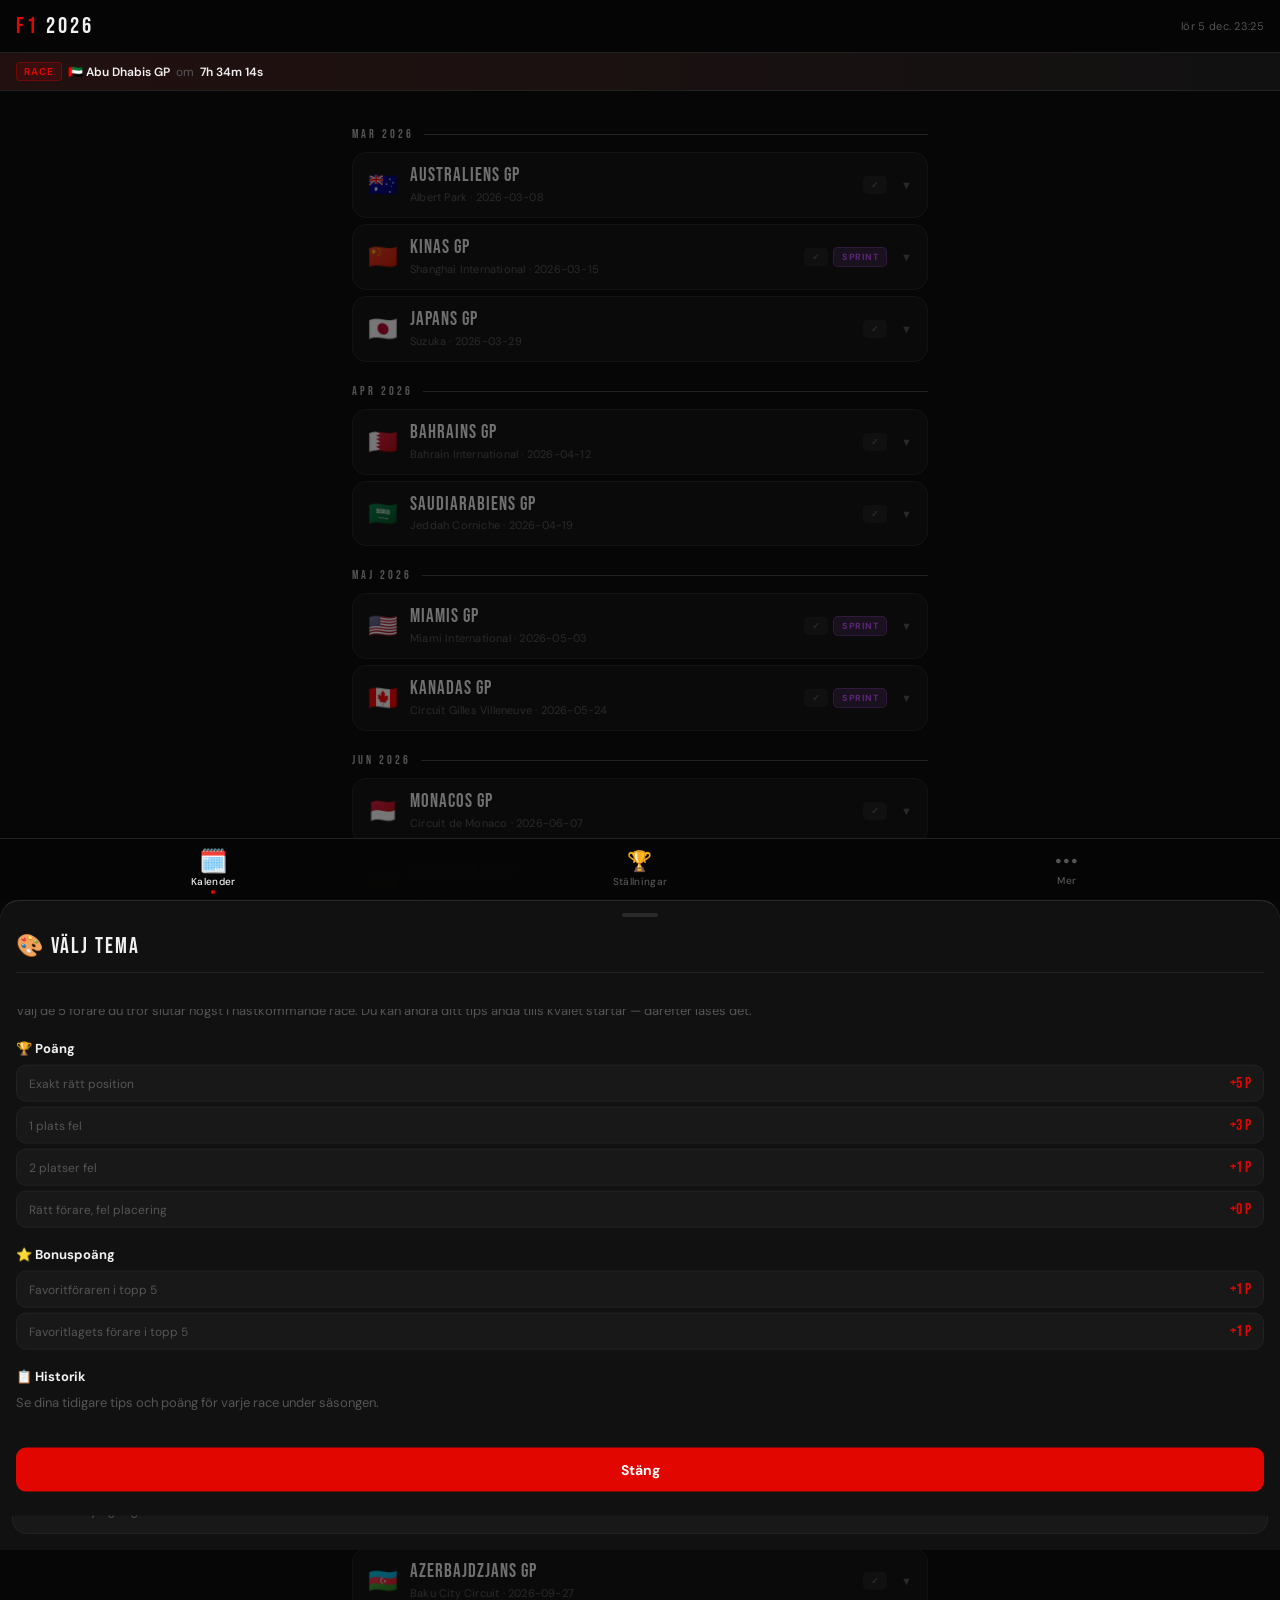
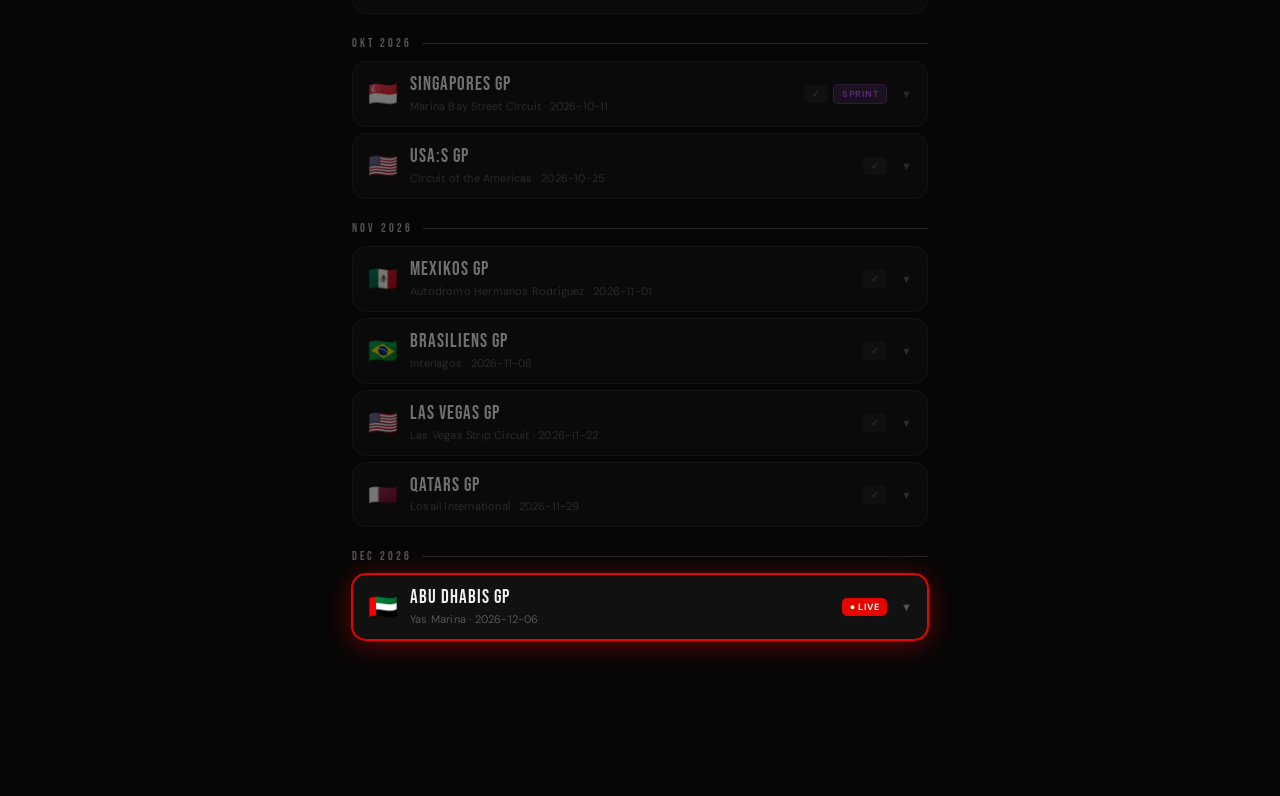
==== commit 1f51e467: "Add files via upload" ====
--- a/index.html
+++ b/index.html
@@ -682,6 +682,108 @@
 .more-menu-label { font-size: 15px; font-weight: 600; color: var(--text); line-height: 1.2; }
 .more-menu-sub { font-size: 12px; color: var(--muted); margin-top: 2px; }
 .more-menu-arrow { font-size: 20px; color: var(--muted); flex-shrink: 0; line-height: 1; }
+
+/* ── THEME SHEET ────────────────────────────────────────────────────────────── */
+.theme-overlay {
+  position:fixed; inset:0; background:rgba(0,0,0,0.6); z-index:600;
+  opacity:0; pointer-events:none; transition:opacity 0.25s;
+}
+.theme-overlay.open { opacity:1; pointer-events:all; }
+.theme-sheet {
+  position:fixed; bottom:0; left:0; right:0; z-index:601;
+  background:var(--surface); border-top:1px solid var(--border2);
+  border-radius:20px 20px 0 0;
+  padding:0 16px calc(24px + var(--safe-bottom));
+  transform:translateY(100%);
+  transition:transform 0.32s cubic-bezier(0.32,0.72,0,1);
+  max-height:80vh; overflow-y:auto;
+}
+.theme-sheet.open { transform:translateY(0); }
+.theme-handle {
+  width:36px; height:4px; background:var(--border2);
+  border-radius:2px; margin:12px auto 16px;
+}
+.theme-title {
+  font-family:'Bebas Neue',sans-serif; font-size:22px;
+  letter-spacing:2px; padding-bottom:12px;
+  border-bottom:1px solid var(--border); margin-bottom:12px;
+}
+.theme-grid {
+  display:grid; grid-template-columns:repeat(3,1fr); gap:8px;
+}
+.theme-swatch {
+  display:flex; align-items:center; gap:8px;
+  background:var(--surface2); border:1.5px solid var(--border);
+  border-radius:var(--r-md); padding:10px 12px; cursor:pointer;
+  transition:border-color 0.15s;
+}
+.theme-swatch.active { border-color:var(--accent); }
+.theme-swatch:active { opacity:0.75; }
+.theme-swatch-dot {
+  width:14px; height:14px; border-radius:50%; flex-shrink:0;
+}
+.theme-swatch-label { font-size:12px; font-weight:600; color:var(--text2); }
+
+/* ── STATS PAGE ─────────────────────────────────────────────────────────── */
+.stats-driver-grid {
+  display: grid; grid-template-columns: repeat(3,1fr); gap: 7px; margin-bottom: 18px;
+}
+.stats-driver-chip {
+  display: flex; flex-direction: column; align-items: center; gap: 4px;
+  background: var(--surface2); border: 1.5px solid var(--border);
+  border-radius: var(--r-md); padding: 10px 6px 8px;
+  cursor: pointer; transition: all 0.15s; text-align: center;
+}
+.stats-driver-chip.selected {
+  border-color: var(--chip-col, var(--accent));
+  background: color-mix(in srgb, var(--chip-col, var(--accent)) 10%, var(--surface2));
+}
+.stats-driver-chip:active { opacity: 0.7; }
+.stats-chip-dot { width: 10px; height: 10px; border-radius: 50%; flex-shrink: 0; }
+.stats-chip-abbr { font-weight: 700; font-size: 13px; line-height: 1; }
+.stats-chip-team { font-size: 9px; color: var(--muted); margin-top: 1px; white-space: nowrap; overflow: hidden; text-overflow: ellipsis; width: 100%; }
+
+.stats-driver-header {
+  display: flex; align-items: center; gap: 14px;
+  background: var(--surface); border: 1px solid var(--border);
+  border-radius: var(--r-md); padding: 14px 16px; margin-bottom: 12px;
+}
+.stats-driver-color-bar { width: 4px; height: 44px; border-radius: 2px; flex-shrink: 0; }
+.stats-driver-name { font-family: "Bebas Neue", sans-serif; font-size: 26px; letter-spacing: 1px; line-height: 1; }
+.stats-driver-team { font-size: 12px; color: var(--muted); margin-top: 3px; }
+.stats-driver-pos { font-family: "Bebas Neue", sans-serif; font-size: 36px; flex-shrink: 0; }
+.stats-driver-pos-label { font-size: 9px; color: var(--muted); text-align: center; text-transform: uppercase; letter-spacing: 0.5px; }
+
+.stats-kpi-row { display: grid; grid-template-columns: repeat(4,1fr); gap: 6px; margin-bottom: 16px; }
+.stats-kpi {
+  background: var(--surface2); border: 1px solid var(--border);
+  border-radius: var(--r-sm); padding: 10px 8px; text-align: center;
+}
+.stats-kpi-val { font-family: "Bebas Neue", sans-serif; font-size: 22px; line-height: 1; color: var(--text); }
+.stats-kpi-label { font-size: 9px; color: var(--muted); margin-top: 3px; text-transform: uppercase; letter-spacing: 0.5px; }
+
+.stats-section-label {
+  font-size: 10px; font-weight: 700; text-transform: uppercase; letter-spacing: 0.12em;
+  color: var(--muted); margin-bottom: 8px;
+}
+.stats-race-row {
+  display: flex; align-items: center; gap: 10px;
+  background: var(--surface2); border: 1px solid var(--border);
+  border-radius: var(--r-sm); padding: 9px 12px; margin-bottom: 5px;
+}
+.stats-race-round { font-family: "Bebas Neue", sans-serif; font-size: 14px; color: var(--muted); width: 22px; flex-shrink: 0; text-align: center; }
+.stats-race-flag { font-size: 16px; flex-shrink: 0; }
+.stats-race-name { flex: 1; font-size: 12px; font-weight: 600; color: var(--text); white-space: nowrap; overflow: hidden; text-overflow: ellipsis; }
+.stats-race-grid { font-size: 11px; color: var(--muted); flex-shrink: 0; min-width: 28px; text-align: center; }
+.stats-race-pos { font-family: "Bebas Neue", sans-serif; font-size: 18px; flex-shrink: 0; min-width: 28px; text-align: center; }
+.stats-race-pts { font-size: 11px; font-weight: 700; flex-shrink: 0; min-width: 28px; text-align: right; }
+.stats-pos-1 { color: var(--gold); }
+.stats-pos-2 { color: var(--silver); }
+.stats-pos-3 { color: var(--bronze); }
+.stats-dnf { color: #f87171; }
+.stats-form-bar { display: flex; gap: 3px; margin-bottom: 14px; }
+.stats-form-dot { flex: 1; height: 6px; border-radius: 3px; background: var(--border); }
+.stats-empty { text-align: center; color: var(--muted); font-size: 13px; padding: 40px 16px; }
 </style>
 </head>
 <body>
@@ -2801,6 +2903,7 @@
   if (newsLoaded && !force) return;
   newsLoaded = true;
   const el = document.getElementById('news-list');
+  if (!el) return;
   el.innerHTML = '<div class="loading"><div class="spinner"></div>Hämtar nyheter...</div>';
 
   // Use rss2json to convert BBC Sport F1 RSS → JSON (CORS-friendly)
@@ -2859,6 +2962,7 @@
         }).join('');
       el.innerHTML = html2;
     } catch(e2) {
+      newsLoaded = false;
       el.innerHTML = `<div class="news-empty">📡 Kunde inte hämta nyheter.<br><small>Kontrollera din anslutning</small><br><br><button class="news-refresh" onclick="newsInit(true)">🔄 Försök igen</button></div>`;
     }
   }
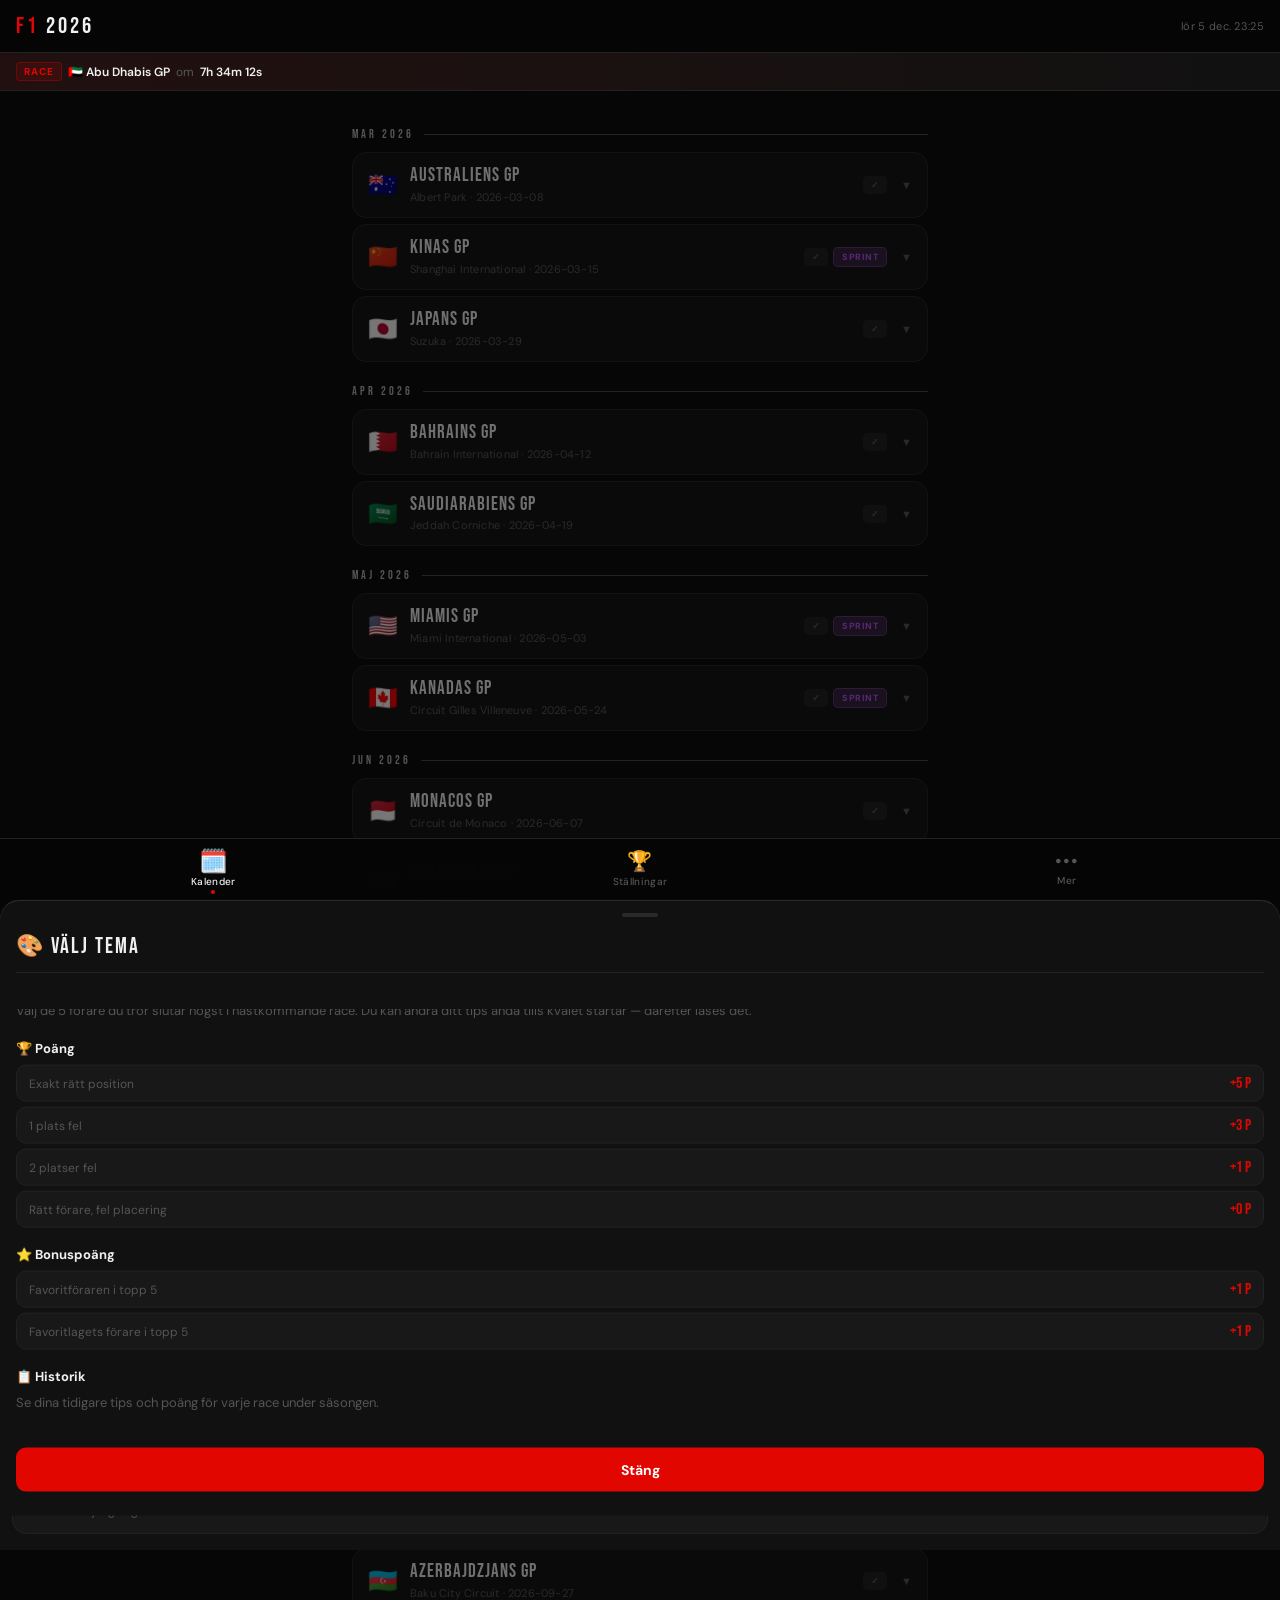
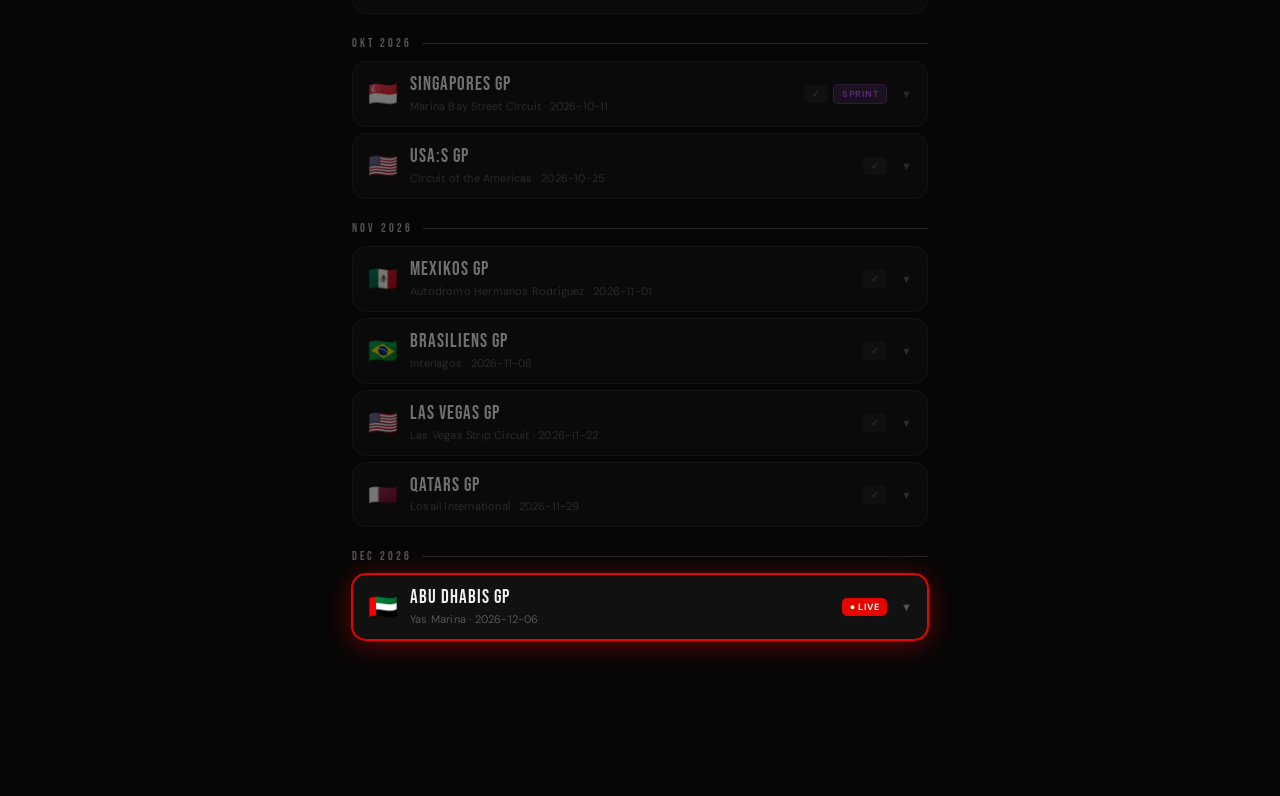
==== commit f281df71: "Add files via upload" ====
--- a/index.html
+++ b/index.html
@@ -784,6 +784,181 @@
 .stats-form-bar { display: flex; gap: 3px; margin-bottom: 14px; }
 .stats-form-dot { flex: 1; height: 6px; border-radius: 3px; background: var(--border); }
 .stats-empty { text-align: center; color: var(--muted); font-size: 13px; padding: 40px 16px; }
+
+/* ── TELEMETRI PAGE ──────────────────────────────────────────────────────── */
+.tm-section { margin-bottom: 16px; }
+.tm-label {
+  font-size: 11px; font-weight: 700; text-transform: uppercase;
+  letter-spacing: 0.1em; color: var(--muted); margin-bottom: 6px;
+}
+.tm-select {
+  width: 100%; background: var(--surface2); border: 1px solid var(--border);
+  border-radius: var(--r-sm); color: var(--text); padding: 11px 14px;
+  font-family: "DM Sans", sans-serif; font-size: 14px;
+  appearance: none; -webkit-appearance: none; outline: none;
+}
+.tm-select:focus { border-color: var(--accent); }
+.tm-driver-grid {
+  display: grid; grid-template-columns: repeat(3,1fr); gap: 6px;
+}
+.tm-driver-btn {
+  display: flex; flex-direction: column; align-items: center; gap: 3px;
+  background: var(--surface2); border: 1.5px solid var(--border);
+  border-radius: var(--r-sm); padding: 8px 4px; cursor: pointer;
+  transition: all 0.15s; text-align: center;
+}
+.tm-driver-btn.selected {
+  border-color: var(--chip-col, var(--accent));
+  background: color-mix(in srgb, var(--chip-col, var(--accent)) 12%, var(--surface2));
+}
+.tm-driver-btn:active { opacity: 0.7; }
+.tm-driver-abbr { font-weight: 700; font-size: 12px; line-height: 1; }
+.tm-driver-name { font-size: 9px; color: var(--muted); white-space: nowrap; overflow: hidden; text-overflow: ellipsis; width: 100%; }
+
+.tm-metric-tabs { display: flex; gap: 6px; margin-bottom: 12px; }
+.tm-metric-tab {
+  flex: 1; background: var(--surface2); border: 1px solid var(--border);
+  border-radius: var(--r-sm); color: var(--muted);
+  font-family: "DM Sans", sans-serif; font-size: 12px; font-weight: 600;
+  padding: 9px 4px; cursor: pointer; transition: all 0.15s;
+}
+.tm-metric-tab.active { background: var(--accent); border-color: var(--accent); color: #fff; }
+
+.tm-chart-wrap {
+  background: var(--surface); border: 1px solid var(--border);
+  border-radius: var(--r-md); padding: 14px; margin-bottom: 12px;
+  position: relative;
+}
+.tm-chart-wrap canvas { width: 100% !important; }
+
+.tm-status-msg {
+  text-align: center; color: var(--muted); font-size: 13px; padding: 32px 16px;
+}
+
+.tm-stints-wrap { display: flex; flex-direction: column; gap: 10px; margin-bottom: 12px; }
+.tm-stint-row {
+  background: var(--surface2); border: 1px solid var(--border);
+  border-radius: var(--r-sm); padding: 10px 12px;
+}
+.tm-stint-header { display: flex; align-items: center; gap: 8px; margin-bottom: 6px; }
+.tm-stint-abbr { font-family: "Bebas Neue", sans-serif; font-size: 16px; }
+.tm-stint-bars { display: flex; flex-direction: column; gap: 4px; }
+.tm-stint-bar-row { display: flex; align-items: center; gap: 6px; font-size: 10px; color: var(--muted); }
+.tm-stint-bar-track { flex: 1; height: 8px; background: var(--border); border-radius: 4px; overflow: hidden; }
+.tm-stint-bar-fill { height: 100%; border-radius: 4px; }
+.tm-stint-label { width: 24px; text-align: center; font-weight: 700; }
+.tm-stint-laps { min-width: 40px; text-align: right; }
+
+.tm-stats-table-wrap { overflow-x: auto; margin-bottom: 12px; }
+.tm-stats-table { width: 100%; border-collapse: collapse; font-size: 12px; }
+.tm-stats-table th { color: var(--muted); font-weight: 600; padding: 6px 8px; text-align: left; border-bottom: 1px solid var(--border); font-size: 10px; text-transform: uppercase; }
+.tm-stats-table td { padding: 8px 8px; border-bottom: 1px solid var(--border); color: var(--text2); }
+.tm-stats-table tr:last-child td { border-bottom: none; }
+.tm-stats-table .tm-td-abbr { font-family: "Bebas Neue", sans-serif; font-size: 15px; }
+.tm-stats-table .tm-td-best { color: var(--purple, #c084fc); font-weight: 700; }
+
+/* ── STATS MODE TABS ─────────────────────────────────────────────────────── */
+.stats-mode-tabs {
+  display: flex; gap: 6px; background: var(--surface2); border-radius: var(--r-sm);
+  padding: 4px; margin-bottom: 16px; border: 1px solid var(--border);
+}
+.stats-mode-tab {
+  flex: 1; background: none; border: none; color: var(--muted);
+  font-family: "DM Sans", sans-serif; font-size: 13px; font-weight: 600;
+  padding: 9px; border-radius: 6px; cursor: pointer; transition: all 0.15s;
+}
+.stats-mode-tab.active { background: var(--accent); color: #fff; }
+
+/* ── GAP TO LEADER ───────────────────────────────────────────────────────── */
+.gap-sub { font-size: 11px; color: var(--muted); margin-bottom: 14px; }
+.gap-load-btn {
+  display: block; width: 100%; margin-top: 12px;
+  background: var(--accent); border: none; border-radius: var(--r-sm);
+  color: #fff; font-family: "DM Sans", sans-serif; font-size: 14px;
+  font-weight: 700; padding: 13px; cursor: pointer; transition: opacity 0.15s;
+}
+.gap-load-btn:active { opacity: 0.8; }
+.gap-load-btn.hidden { display: none; }
+
+.gap-team-card {
+  background: var(--surface); border: 1px solid var(--border);
+  border-radius: var(--r-md); overflow: hidden; margin-bottom: 10px;
+}
+.gap-team-header {
+  display: flex; align-items: center; gap: 12px;
+  padding: 12px 14px; border-bottom: 1px solid var(--border);
+}
+.gap-team-rank { font-family: "Bebas Neue", sans-serif; font-size: 28px; color: var(--muted); width: 28px; flex-shrink: 0; }
+.gap-team-rank.r1 { color: var(--gold); }
+.gap-team-rank.r2 { color: var(--silver); }
+.gap-team-rank.r3 { color: var(--bronze); }
+.gap-team-color { width: 4px; height: 36px; border-radius: 2px; flex-shrink: 0; }
+.gap-team-name { font-family: "Bebas Neue", sans-serif; font-size: 19px; letter-spacing: 0.5px; flex: 1; }
+.gap-team-avg { text-align: right; }
+.gap-team-avg-val { font-family: "Bebas Neue", sans-serif; font-size: 22px; color: var(--accent); line-height: 1; }
+.gap-team-avg-label { font-size: 9px; color: var(--muted); text-transform: uppercase; margin-top: 2px; }
+
+.gap-driver-rows { padding: 8px 14px 10px; display: flex; flex-direction: column; gap: 8px; }
+.gap-driver-row { display: grid; grid-template-columns: 28px 1fr auto; align-items: center; gap: 8px; }
+.gap-driver-abbr { font-family: "Bebas Neue", sans-serif; font-size: 15px; }
+.gap-bar-wrap { position: relative; }
+.gap-bar-track { height: 6px; background: var(--border); border-radius: 3px; overflow: hidden; }
+.gap-bar-fill { height: 100%; border-radius: 3px; transition: width 0.6s ease; }
+.gap-bar-laps { font-size: 9px; color: var(--muted); margin-top: 2px; }
+.gap-val { font-family: "Bebas Neue", sans-serif; font-size: 16px; color: var(--text2); min-width: 54px; text-align: right; }
+
+/* ── LIGA / LEADERBOARD ──────────────────────────────────────────────────── */
+.liga-me-card {
+  display: flex; align-items: center; gap: 12px;
+  background: var(--surface2); border: 1.5px solid var(--accent);
+  border-radius: var(--r-md); padding: 14px 16px; margin-bottom: 14px;
+}
+.liga-me-avatar { font-size: 32px; flex-shrink: 0; }
+.liga-me-info { flex: 1; min-width: 0; }
+.liga-me-name { font-family: "Bebas Neue", sans-serif; font-size: 22px; line-height: 1; }
+.liga-me-team { font-size: 11px; margin-top: 3px; }
+.liga-me-pts { font-family: "Bebas Neue", sans-serif; font-size: 36px; line-height: 1; color: var(--accent); text-align: right; flex-shrink: 0; }
+.liga-pts-label { font-size: 13px; color: var(--muted); }
+.liga-hist-list { display: flex; flex-direction: column; gap: 5px; }
+.liga-hist-row {
+  display: flex; align-items: center; gap: 10px;
+  background: var(--surface2); border: 1px solid var(--border);
+  border-radius: var(--r-sm); padding: 9px 12px;
+}
+.liga-hist-flag { font-size: 18px; flex-shrink: 0; }
+.liga-hist-name { flex: 1; font-size: 13px; font-weight: 600; color: var(--text2); }
+.liga-hist-pts { font-family: "Bebas Neue", sans-serif; font-size: 18px; color: var(--accent); }
+.liga-empty { text-align: center; padding: 32px 16px; color: var(--muted); font-size: 13px; }
+.liga-empty-icon { font-size: 36px; margin-bottom: 8px; }
+
+
+.liga-list { display: flex; flex-direction: column; gap: 5px; }
+.liga-row {
+  display: grid; grid-template-columns: 28px 32px 1fr auto;
+  align-items: center; gap: 8px;
+  background: var(--surface2); border: 1px solid var(--border);
+  border-radius: var(--r-sm); padding: 10px 12px;
+}
+.liga-row-me { border-color: var(--accent); background: color-mix(in srgb, var(--accent) 8%, var(--surface2)); }
+.liga-rank { font-family: "Bebas Neue", sans-serif; font-size: 20px; color: var(--muted); text-align: center; }
+.liga-rank.gold   { color: var(--gold); }
+.liga-rank.silver { color: var(--silver); }
+.liga-rank.bronze { color: var(--bronze); }
+.liga-avatar { font-size: 22px; text-align: center; }
+.liga-info { min-width: 0; }
+.liga-name { font-size: 13px; font-weight: 700; color: var(--text); }
+.liga-meta { font-size: 10px; color: var(--muted); margin-top: 2px; }
+.liga-you-badge {
+  font-size: 9px; font-weight: 700; padding: 1px 5px; border-radius: 4px;
+  background: var(--accent); color: #fff; vertical-align: middle; margin-left: 4px;
+}
+.liga-pts { font-family: "Bebas Neue", sans-serif; font-size: 24px; color: var(--text); text-align: right; }
+.liga-pts-label { font-size: 11px; color: var(--muted); }
+
+.liga-empty { text-align: center; padding: 32px 16px; }
+.liga-empty-icon { font-size: 40px; margin-bottom: 10px; }
+.liga-empty-title { font-size: 15px; font-weight: 700; color: var(--text); margin-bottom: 6px; }
+.liga-empty-sub { font-size: 12px; color: var(--muted); line-height: 1.5; }
 </style>
 </head>
 <body>
@@ -821,7 +996,7 @@
     <div class="fx-hero">
       <div class="fx-hero-icon">🎮</div>
       <div class="fx-hero-title">F1 Fantasy</div>
-      <div class="fx-hero-sub">Tippa topp 5 – samla poäng varje race</div>
+      <div class="fx-hero-sub">Tippa topp 5 – tävla mot kompisar</div>
     </div>
     <div class="fx-setup-card">
       <div class="fx-field-label">Ditt namn</div>
@@ -840,6 +1015,7 @@
       </select>
       <button class="fx-btn-primary" style="margin-top:18px" onclick="fxCreateProfile()">Skapa profil &amp; börja tippa →</button>
     </div>
+
     <button class="fx-info-btn" onclick="fxShowInfo()">ℹ️ Hur fungerar det?</button>
   </div>
 
@@ -888,10 +1064,12 @@
     <div class="fx-tabs">
       <button class="fx-tab active" id="fxtab-tips" onclick="fxTab('tips')">🎯 Mitt tips</button>
       <button class="fx-tab" id="fxtab-history" onclick="fxTab('history')">📋 Historik</button>
+      <button class="fx-tab" id="fxtab-liga" onclick="fxTab('liga')">🏆 Liga</button>
     </div>
 
     <div id="fx-panel-tips"></div>
     <div id="fx-panel-history" style="display:none"></div>
+    <div id="fx-panel-liga" style="display:none"></div>
   </div>
 
 </div>
@@ -1052,16 +1230,37 @@
 <!-- STATS PAGE -->
 <div class="container" id="page-stats" style="display:none">
   <div class="page-title">📊 Statistik</div>
-  <div class="page-subtitle">Välj en förare för säsongsöversikt 2026</div>
-  <div class="stats-driver-grid" id="stats-driver-grid"></div>
-  <div id="stats-content" style="display:none">
-    <div class="stats-driver-header" id="stats-driver-header"></div>
-    <div class="stats-kpi-row" id="stats-kpi-row"></div>
-    <div class="stats-section-label">Lopp för lopp</div>
-    <div id="stats-race-list"></div>
+
+  <!-- Mode tabs -->
+  <div class="stats-mode-tabs">
+    <button class="stats-mode-tab active" id="stab-driver" onclick="statsMode('driver')">👤 Förare</button>
+    <button class="stats-mode-tab" id="stab-team" onclick="statsMode('team')">🏎️ Team</button>
   </div>
-  <div id="stats-loading" style="display:none" class="loading"><div class="spinner"></div>Hämtar statistik...</div>
-  <div id="stats-empty" class="stats-empty">Välj en förare ovan</div>
+
+  <!-- DRIVER VIEW -->
+  <div id="stats-view-driver">
+    <div class="stats-driver-grid" id="stats-driver-grid"></div>
+    <div id="stats-content" style="display:none">
+      <div class="stats-driver-header" id="stats-driver-header"></div>
+      <div class="stats-kpi-row" id="stats-kpi-row"></div>
+      <div class="stats-section-label">Lopp för lopp</div>
+      <div id="stats-race-list"></div>
+    </div>
+    <div id="stats-loading" style="display:none" class="loading"><div class="spinner"></div>Hämtar statistik...</div>
+    <div id="stats-empty" class="stats-empty">Välj en förare ovan</div>
+  </div>
+
+  <!-- TEAM VIEW -->
+  <div id="stats-view-team" style="display:none">
+    <div class="stats-section-label" style="margin-bottom:10px">Gap to leader — snitt per team (exkl. DNF)</div>
+    <div id="gap-loading" class="loading" style="display:none"><div class="spinner"></div>Hämtar lopp-data...</div>
+    <div id="gap-empty" class="stats-empty">Tryck för att ladda data</div>
+    <div id="gap-content" style="display:none">
+      <div class="gap-sub" id="gap-sub"></div>
+      <div id="gap-list"></div>
+    </div>
+    <button class="gap-load-btn" id="gap-load-btn" onclick="gapLoad()">Ladda gap-data för 2026 →</button>
+  </div>
 </div>
 
 
@@ -1250,7 +1449,7 @@
   if (page==='standings') showStandings(currentStandingsTab);
   if (page==='fantasy')   fantasyInit();
   if (page==='more')      morInit();
-  if (page==='stats')     statsInit();
+  if (page==='stats')     { statsInit(); }
   if (page==='h2h')       h2hInit();
   if (page==='circuits')  circInit();
   if (page==='news')      newsInit();
@@ -2047,14 +2246,58 @@
 }
 
 // ── Tabs ───────────────────────────────────────────────────────────────────
+function fxRenderLiga() {
+  const panel = document.getElementById('fx-panel-liga');
+  if (!panel) return;
+  const profile = fxLoad();
+  const picks   = fxLoadPicks();
+  if (!profile) {
+    panel.innerHTML = '<div class="liga-empty"><div class="liga-empty-icon">👤</div><div>Skapa en profil för att se din liga</div></div>';
+    return;
+  }
+  let total = 0;
+  const scored = Object.entries(picks).filter(([,p]) => p.scored);
+  scored.forEach(([,p]) => { total += (p.pts || 0); });
+
+  const col = teamColor(profile.team);
+  const emoji = fxDriverEmoji(profile.driver);
+
+  let histRows = scored
+    .sort((a,b) => parseInt(b[0])-parseInt(a[0]))
+    .map(([rk, entry]) => {
+      const race = RACES_2026.find(r => String(r.round) === rk);
+      if (!race) return '';
+      return '<div class="liga-hist-row">'
+        + '<span class="liga-hist-flag">' + race.flag + '</span>'
+        + '<span class="liga-hist-name">' + race.name + '</span>'
+        + '<span class="liga-hist-pts">' + entry.pts + ' p</span>'
+        + '</div>';
+    }).join('');
+
+  panel.innerHTML =
+    '<div class="liga-me-card">'
+    + '<div class="liga-me-avatar">' + emoji + '</div>'
+    + '<div class="liga-me-info">'
+    +   '<div class="liga-me-name">' + profile.name + '</div>'
+    +   '<div class="liga-me-team" style="color:' + col + '">' + profile.team + ' · ' + profile.driver + '</div>'
+    + '</div>'
+    + '<div class="liga-me-pts">' + total + '<span class="liga-pts-label"> p</span></div>'
+    + '</div>'
+    + (histRows
+        ? '<div class="stats-section-label" style="margin:12px 0 6px">Poäng per race</div><div class="liga-hist-list">' + histRows + '</div>'
+        : '<div class="liga-empty" style="padding:20px 0"><div class="liga-empty-icon">🏁</div><div>Inga beräknade race ännu</div></div>');
+}
+
 function fxTab(tab) {
-  ['tips','history'].forEach(t => {
-    document.getElementById('fxtab-'+t).classList.toggle('active', t===tab);
+  ['tips','history','liga'].forEach(t => {
+    document.getElementById('fxtab-'+t)?.classList.toggle('active', t===tab);
   });
   document.getElementById('fx-panel-tips').style.display     = tab==='tips'    ? '' : 'none';
   document.getElementById('fx-panel-history').style.display  = tab==='history' ? '' : 'none';
+  document.getElementById('fx-panel-liga').style.display     = tab==='liga'    ? '' : 'none';
   if (tab==='tips')    fxRenderTips();
   if (tab==='history') fxRenderHistory();
+  if (tab==='liga')    fxRenderLiga();
 }
 
 // ── Tips panel ─────────────────────────────────────────────────────────────
@@ -2564,6 +2807,208 @@
 
 let statsSelectedDriver = null;
 const statsCache = {};
+
+// ── STATS MODE TABS ────────────────────────────────────────────────────────
+function statsMode(mode) {
+  document.getElementById('stab-driver').classList.toggle('active', mode === 'driver');
+  document.getElementById('stab-team').classList.toggle('active', mode === 'team');
+  document.getElementById('stats-view-driver').style.display = mode === 'driver' ? '' : 'none';
+  document.getElementById('stats-view-team').style.display   = mode === 'team'   ? '' : 'none';
+  if (mode === 'team' && !gapLoaded && !gapLoading) {
+    // Show load button, already visible by default
+  }
+}
+
+// ── GAP TO LEADER ──────────────────────────────────────────────────────────
+let gapLoaded = false;
+let gapLoading = false;
+let gapData = null; // { teams: { teamName: { d1: { gaps:[], avg }, d2: { gaps:[], avg }, teamAvg } } }
+
+// Map Jolpica constructor names → our team names
+const CONSTRUCTOR_TEAM_MAP = {
+  'Red Bull':       'Red Bull',
+  'Ferrari':        'Ferrari',
+  'McLaren':        'McLaren',
+  'Mercedes':       'Mercedes',
+  'Aston Martin':   'Aston Martin',
+  'Alpine F1 Team': 'Alpine',
+  'Alpine':         'Alpine',
+  'Williams':       'Williams',
+  'RB F1 Team':     'Racing Bulls',
+  'Racing Bulls':   'Racing Bulls',
+  'Haas F1 Team':   'Haas',
+  'Haas':           'Haas',
+  'Audi':           'Audi',
+  'Sauber':         'Audi',
+  'Kick Sauber':    'Audi',
+  'Cadillac':       'Cadillac',
+  'TWO11':          'Cadillac',
+};
+
+function parseGapToSeconds(timeStr) {
+  // "+1:23.456" → 83.456, "+5.123" → 5.123, null if DNF/lapped
+  if (!timeStr) return null;
+  const s = timeStr.replace('+','').trim();
+  if (s.includes(':')) {
+    const [m, sec] = s.split(':');
+    return parseInt(m) * 60 + parseFloat(sec);
+  }
+  const n = parseFloat(s);
+  return isNaN(n) ? null : n;
+}
+
+async function gapLoad() {
+  if (gapLoading || gapLoaded) return;
+  gapLoading = true;
+
+  const btn = document.getElementById('gap-load-btn');
+  const loadEl = document.getElementById('gap-loading');
+  const emptyEl = document.getElementById('gap-empty');
+  const contentEl = document.getElementById('gap-content');
+
+  btn.classList.add('hidden');
+  emptyEl.style.display = 'none';
+  loadEl.style.display = '';
+
+  // Find all past races
+  const pastRaces = RACES_2026.filter(r => isPast(r));
+  if (!pastRaces.length) {
+    loadEl.style.display = 'none';
+    emptyEl.style.display = '';
+    emptyEl.textContent = 'Inga avslutade lopp ännu — kom tillbaka efter Australien!';
+    gapLoading = false;
+    return;
+  }
+
+  // Fetch all race results in parallel
+  const allResults = {}; // round → Results array
+  try {
+    await Promise.all(pastRaces.map(async race => {
+      try {
+        const r = await fetch(
+          'https://api.jolpi.ca/ergast/f1/2026/' + race.round + '/results/?limit=25',
+          { signal: AbortSignal.timeout(12000) }
+        );
+        if (!r.ok) return;
+        const j = await r.json();
+        const results = j?.MRData?.RaceTable?.Races?.[0]?.Results || [];
+        allResults[race.round] = results;
+      } catch(e) { /* skip */ }
+    }));
+  } catch(e) {}
+
+  // Build per-driver gap stats
+  // Structure: driverData[driverCode] = { name, team, gaps: [], raceCount }
+  const driverData = {};
+
+  Object.entries(allResults).forEach(([round, results]) => {
+    results.forEach(res => {
+      const code = res.Driver?.code || '';
+      const name = res.Driver?.givenName?.charAt(0) + '. ' + res.Driver?.familyName;
+      const teamRaw = res.Constructor?.name || '';
+      const team = CONSTRUCTOR_TEAM_MAP[teamRaw] || teamRaw;
+      const pos = parseInt(res.position);
+      const status = res.status || '';
+
+      // Skip DNF (not Finished and not "+N Laps")
+      const isDnf = status !== 'Finished' && !status.match(/^\+\d+ Lap/);
+      if (isDnf) return;
+
+      // P1 = 0s gap
+      let gapSec = 0;
+      if (pos > 1) {
+        const timeStr = res.Time?.time || null;
+        gapSec = parseGapToSeconds(timeStr);
+        if (gapSec === null) return; // lapped/no time — skip
+      }
+
+      if (!driverData[code]) driverData[code] = { name, team, gaps: [], raceCount: 0 };
+      driverData[code].gaps.push(gapSec);
+      driverData[code].raceCount++;
+    });
+  });
+
+  // Group by team
+  const teamData = {}; // teamName → { drivers: { code: { name, avg, races } }, teamAvg }
+  Object.entries(driverData).forEach(([code, d]) => {
+    if (!d.gaps.length) return;
+    const avg = d.gaps.reduce((a,b) => a+b, 0) / d.gaps.length;
+    if (!teamData[d.team]) teamData[d.team] = { drivers: {}, teamAvg: 0 };
+    teamData[d.team].drivers[code] = { name: d.name, avg, races: d.raceCount, gaps: d.gaps };
+  });
+
+  // Team avg = average of driver averages
+  Object.entries(teamData).forEach(([team, td]) => {
+    const avgs = Object.values(td.drivers).map(d => d.avg);
+    td.teamAvg = avgs.reduce((a,b) => a+b, 0) / avgs.length;
+  });
+
+  // Sort teams by teamAvg ascending
+  const sortedTeams = Object.entries(teamData).sort((a,b) => a[1].teamAvg - b[1].teamAvg);
+
+  if (!sortedTeams.length) {
+    loadEl.style.display = 'none';
+    emptyEl.style.display = '';
+    emptyEl.textContent = 'Ingen gap-data tillgänglig';
+    gapLoading = false;
+    return;
+  }
+
+  // Max avg for bar scaling
+  const maxAvg = Math.max(...sortedTeams.map(([,t]) => t.teamAvg));
+  const raceCount = pastRaces.length;
+  const racesWithData = Object.keys(allResults).length;
+
+  // Render
+  document.getElementById('gap-sub').innerHTML =
+    'Baserat på ' + racesWithData + ' av ' + raceCount + ' lopp · ' +
+    'Snitt gap till ledaren i sekunder · DNF exkluderat';
+
+  let html = '';
+  sortedTeams.forEach(([teamName, td], idx) => {
+    const rank = idx + 1;
+    const col = teamColor(teamName);
+    const rankClass = rank === 1 ? 'r1' : rank === 2 ? 'r2' : rank === 3 ? 'r3' : '';
+    const avgFormatted = td.teamAvg < 0.001 ? '0.000s' : '+' + td.teamAvg.toFixed(3) + 's';
+
+    // Sort drivers within team
+    const sortedDrivers = Object.entries(td.drivers).sort((a,b) => a[1].avg - b[1].avg);
+
+    const driverRows = sortedDrivers.map(([code, d]) => {
+      const dAvg = d.avg < 0.001 ? '0.000s' : '+' + d.avg.toFixed(3) + 's';
+      const barPct = maxAvg > 0 ? (d.avg / maxAvg * 100).toFixed(1) : 0;
+      return '<div class="gap-driver-row">' +
+        '<div class="gap-driver-abbr" style="color:' + col + '">' + code + '</div>' +
+        '<div class="gap-bar-wrap">' +
+          '<div class="gap-bar-track"><div class="gap-bar-fill" style="width:' + barPct + '%;background:' + col + '"></div></div>' +
+          '<div class="gap-bar-laps">' + d.races + ' lopp</div>' +
+        '</div>' +
+        '<div class="gap-val">' + dAvg + '</div>' +
+      '</div>';
+    }).join('');
+
+    html +=
+      '<div class="gap-team-card">' +
+        '<div class="gap-team-header">' +
+          '<div class="gap-team-rank ' + rankClass + '">' + rank + '</div>' +
+          '<div class="gap-team-color" style="background:' + col + '"></div>' +
+          '<div class="gap-team-name" style="color:' + col + '">' + teamName + '</div>' +
+          '<div class="gap-team-avg">' +
+            '<div class="gap-team-avg-val">' + avgFormatted + '</div>' +
+            '<div class="gap-team-avg-label">snitt gap</div>' +
+          '</div>' +
+        '</div>' +
+        '<div class="gap-driver-rows">' + driverRows + '</div>' +
+      '</div>';
+  });
+
+  loadEl.style.display = 'none';
+  contentEl.style.display = '';
+  document.getElementById('gap-list').innerHTML = html;
+  gapLoaded = true;
+  gapLoading = false;
+}
+
 
 function statsInit() {
   const grid = document.getElementById('stats-driver-grid');
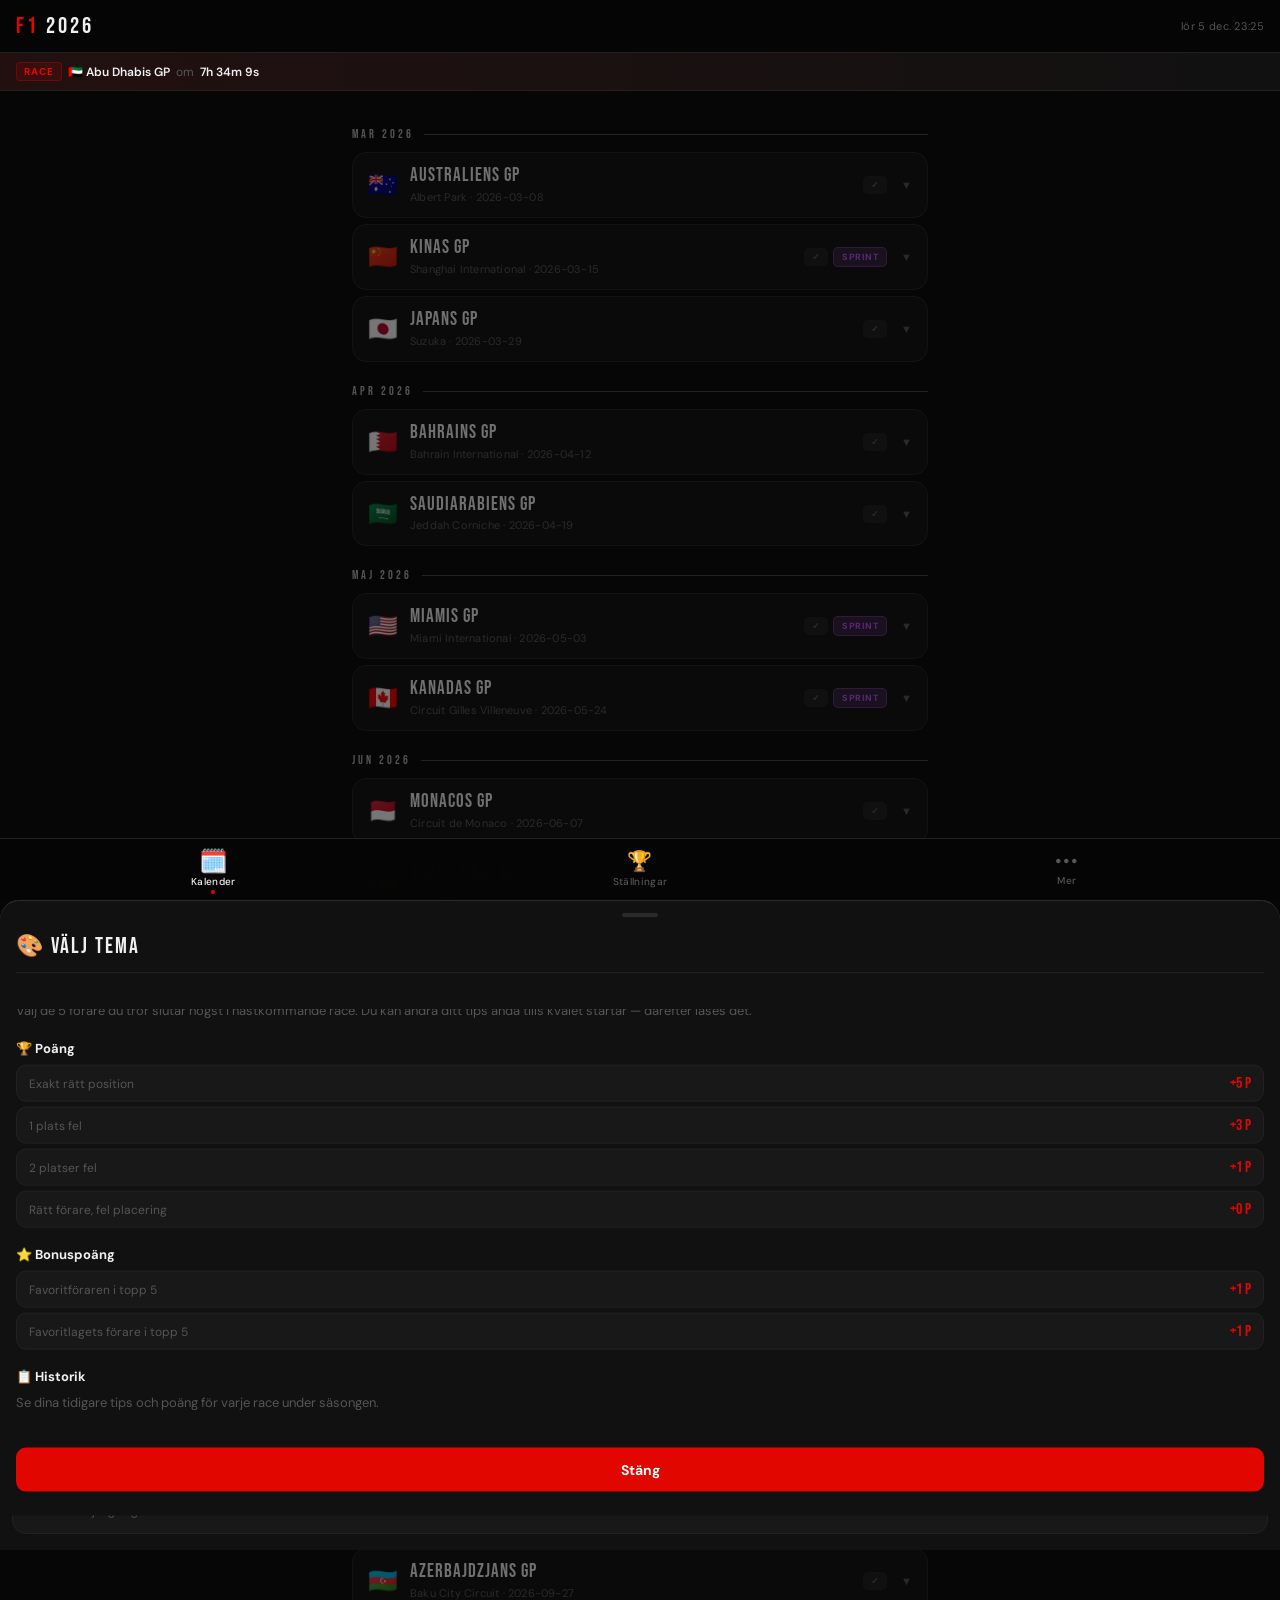
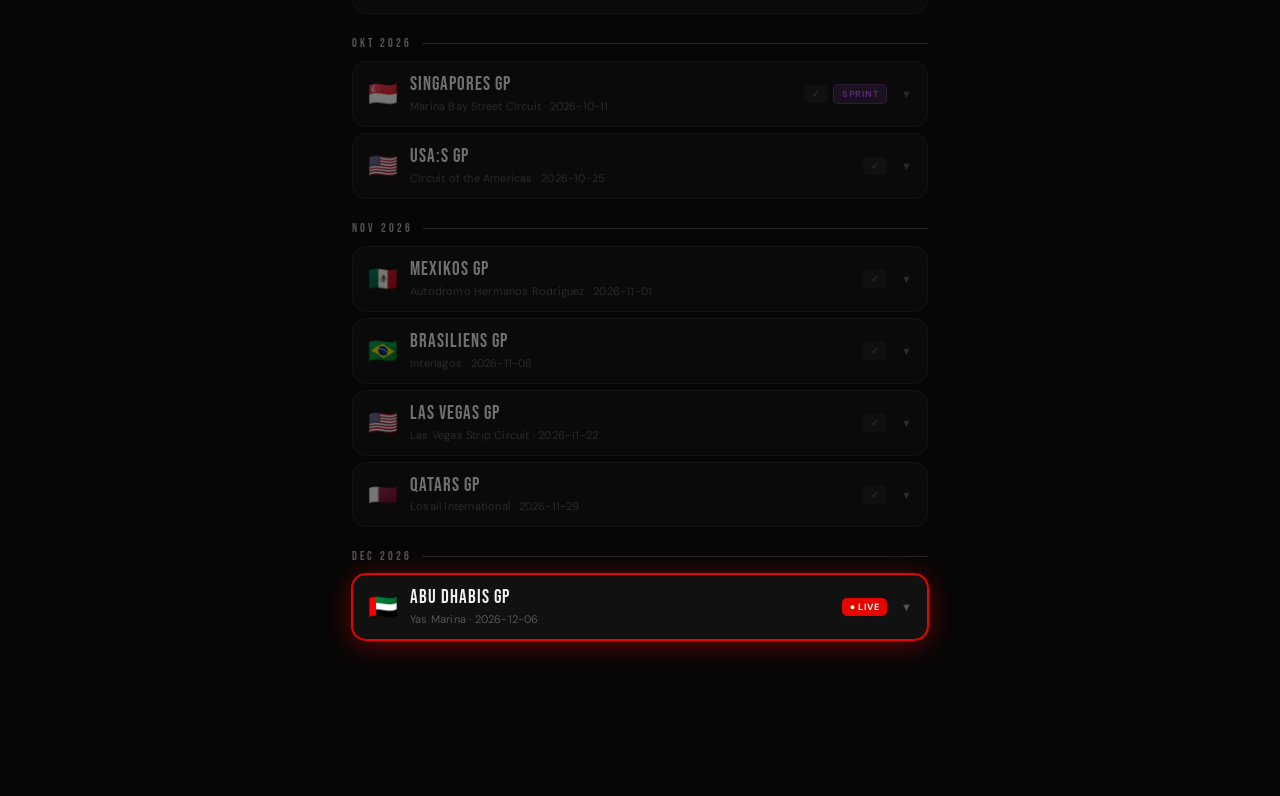
==== commit 2d6102a4: "Add files via upload" ====
--- a/index.html
+++ b/index.html
@@ -959,6 +959,76 @@
 .liga-empty-icon { font-size: 40px; margin-bottom: 10px; }
 .liga-empty-title { font-size: 15px; font-weight: 700; color: var(--text); margin-bottom: 6px; }
 .liga-empty-sub { font-size: 12px; color: var(--muted); line-height: 1.5; }
+
+/* ── TELEMETRI — MISSING CLASSES ────────────────────────────────────────── */
+.tm-driver-dot {
+  width: 8px; height: 8px; border-radius: 50%;
+  background: var(--chip-color, var(--accent)); flex-shrink: 0;
+}
+.tm-driver-chip {
+  display: flex; align-items: center; gap: 6px;
+  background: var(--surface2); border: 1.5px solid var(--border);
+  border-radius: var(--r-sm); padding: 8px 10px; cursor: pointer;
+  transition: all 0.15s; font-size: 12px; font-weight: 700;
+}
+.tm-driver-chip.selected {
+  border-color: var(--chip-color, var(--accent));
+  background: color-mix(in srgb, var(--chip-color, var(--accent)) 12%, var(--surface2));
+  color: var(--chip-color, var(--accent));
+}
+.tm-stats-grid { display: flex; flex-direction: column; gap: 6px; margin-top: 12px; }
+.tm-stat-card {
+  background: var(--surface2); border: 1px solid var(--border);
+  border-radius: var(--r-sm); padding: 10px 12px;
+}
+.tm-stat-card.tm-fastest { border-color: #c084fc; }
+.tm-stat-driver { font-size: 11px; font-weight: 700; margin-bottom: 3px; }
+.tm-stat-val { font-family: "Bebas Neue", sans-serif; font-size: 22px; line-height: 1; }
+.tm-stat-label { font-size: 10px; color: var(--muted); margin-top: 3px; }
+.tm-stints-wrap { display: flex; flex-direction: column; gap: 8px; margin-bottom: 10px; }
+.tm-stint-row { display: grid; grid-template-columns: 36px 1fr; align-items: center; gap: 8px; }
+.tm-stint-name { font-family: "Bebas Neue", sans-serif; font-size: 15px; }
+.tm-stint-bar-track { display: flex; height: 22px; border-radius: 4px; overflow: hidden; gap: 2px; }
+.tm-stint-seg {
+  display: flex; align-items: center; justify-content: center;
+  font-size: 10px; font-weight: 800; min-width: 16px;
+  overflow: hidden; border-radius: 3px; transition: opacity 0.15s;
+}
+.tm-stint-seg:active { opacity: 0.7; }
+.tm-no-data { text-align: center; color: var(--muted); font-size: 13px; padding: 24px 0; }
+
+/* ── NEWS LIST ───────────────────────────────────────────────────────────── */
+#news-list { display: flex; flex-direction: column; gap: 0; }
+.news-refresh {
+  display: block; width: 100%; margin-bottom: 12px;
+  background: var(--surface2); border: 1px solid var(--border);
+  border-radius: var(--r-sm); color: var(--muted);
+  font-family: "DM Sans", sans-serif; font-size: 13px; font-weight: 600;
+  padding: 10px; cursor: pointer; transition: all 0.15s;
+}
+.news-refresh:active { opacity: 0.7; }
+.news-empty { text-align: center; color: var(--muted); font-size: 13px; padding: 40px 16px; line-height: 1.6; }
+
+/* ── H2H MISSING ─────────────────────────────────────────────────────────── */
+.h2h-content { display: flex; flex-direction: column; gap: 0; }
+.h2h-driver-name { font-size: 11px; color: var(--muted); margin-top: 2px; }
+.h2h-side-abbr { font-family: "Bebas Neue", sans-serif; font-size: 28px; line-height: 1; }
+.h2h-vs-label {
+  font-family: "Bebas Neue", sans-serif; font-size: 18px; color: var(--muted);
+  background: var(--surface); padding: 4px 6px; border-radius: 6px;
+  position: absolute; white-space: nowrap;
+}
+.h2h-race-flag { font-size: 16px; text-align: center; }
+.h2h-race-name { font-size: 11px; font-weight: 600; color: var(--text2); overflow: hidden; text-overflow: ellipsis; white-space: nowrap; }
+.h2h-section-label { font-size: 10px; font-weight: 700; text-transform: uppercase; letter-spacing: 0.1em; color: var(--muted); margin: 14px 0 8px; }
+
+/* ── CHART MISSING ───────────────────────────────────────────────────────── */
+#stab-chart { flex: 1; background: transparent; border: none; border-radius: 10px; color: var(--muted); font-family: "DM Sans", sans-serif; font-size: 13px; font-weight: 600; padding: 9px 4px; cursor: pointer; transition: all 0.18s; }
+#stab-chart.active { background: var(--surface3); color: var(--text); box-shadow: 0 1px 4px rgba(0,0,0,0.5); }
+#pts-chart { width: 100%; display: block; }
+.chart-legend { display: flex; flex-wrap: wrap; gap: 6px; margin-top: 10px; }
+.chart-legend-item { display: flex; align-items: center; gap: 5px; font-size: 11px; color: var(--text2); }
+.chart-legend-dot { width: 10px; height: 3px; border-radius: 2px; flex-shrink: 0; }
 </style>
 </head>
 <body>
@@ -1287,7 +1357,7 @@
 <div class="container" id="page-news" style="display:none">
   <div class="page-title">📰 Nyheter</div>
   <div class="page-subtitle">Senaste F1-nyheterna</div>
-  <div id="news-content"><div class="loading"><div class="spinner"></div>Hämtar nyheter...</div></div>
+  <div id="news-list"><div class="loading"><div class="spinner"></div>Hämtar nyheter...</div></div>
 </div>
 
 <!-- H2H PAGE -->
@@ -2077,7 +2147,17 @@
 function toggleChartDriver(name) {
   if (chartActive.has(name)) chartActive.delete(name);
   else { if (chartActive.size>=6) { showToast('Max 6 förare'); return; } chartActive.add(name); }
-  showChart();
+  // Update button styles
+  document.querySelectorAll('.chart-driver-btn').forEach(btn => {
+    const bName = btn.textContent.trim();
+    const isActive = chartActive.has(bName);
+    const d = chartData?.drivers.find(d=>d.name===bName);
+    btn.classList.toggle('active', isActive);
+    btn.style.background = isActive && d ? d.color : '';
+    btn.style.borderColor = isActive && d ? d.color : '';
+    btn.style.color = isActive ? '#fff' : '';
+  });
+  drawChart();
 }
 
 function drawChart() {
@@ -2085,8 +2165,9 @@
   if (!canvas || !chartData) return;
   const ctx = canvas.getContext('2d');
   const dpr = window.devicePixelRatio||1;
-  const W = canvas.offsetWidth;
+  const W = canvas.offsetWidth || canvas.parentElement?.offsetWidth || 300;
   const H = 260;
+  canvas.style.width = '100%';
   canvas.width = W*dpr; canvas.height = H*dpr; canvas.style.height = H+'px';
   ctx.scale(dpr,dpr);
   const active = chartData.drivers.filter(d=>chartActive.has(d.name));
@@ -2119,8 +2200,7 @@
 }
 
 // ── FANTASY ───────────────────────────────────────────────────────────────
-const JSONBIN_KEY  = '$2a$10$ZNzSwGMKvn5gi51cnaxTFuCtZnVoXHaRCHANWihXDlH2y.OiZS/.6';
-const JSONBIN_BASE = 'https://api.jsonbin.io';
+
 // ── FANTASY (ombyggd) ────────────────────────────────────────────────────────
 const FX_KEY = 'f1_fx_profile_v2';
 const FX_PICKS_KEY = 'f1_fx_picks_v2';
@@ -2162,12 +2242,60 @@
 }
 
 // ── Boot ───────────────────────────────────────────────────────────────────
+
+// ── Auto-score: hämtar race-resultat och beräknar poäng ──────────────────
+async function fxAutoScore() {
+  const picks = fxLoadPicks();
+  const profile = fxLoad();
+  if (!profile) return;
+
+  // Find past races that have unsaved picks (have slots but not scored)
+  const candidates = RACES_2026.filter(r => {
+    if (!isPast(r)) return false;
+    const entry = picks[String(r.round)];
+    return entry && !entry.scored && entry.slots.some(s => s);
+  });
+
+  if (!candidates.length) return;
+
+  let anyScored = false;
+  for (const race of candidates) {
+    try {
+      const res = await fetch(
+        'https://api.jolpi.ca/ergast/f1/2026/' + race.round + '/results/?limit=5',
+        { signal: AbortSignal.timeout(10000) }
+      );
+      if (!res.ok) continue;
+      const j = await res.json();
+      const results = j?.MRData?.RaceTable?.Races?.[0]?.Results;
+      if (!results || results.length < 5) continue;
+
+      // Map Jolpica names → app format "F. Lastname"
+      const top5 = results.slice(0, 5).map(r =>
+        (r.Driver.givenName.charAt(0) + '. ' + r.Driver.familyName)
+      );
+
+      fxScoreRound(String(race.round), top5);
+      anyScored = true;
+    } catch(e) { /* nätverksfel, försök nästa */ }
+  }
+
+  if (anyScored) {
+    showToast('🏁 Poäng beräknade!');
+    fxRenderProfile(fxLoad());
+    if (document.getElementById('fx-panel-tips')?.style.display !== 'none') fxRenderTips();
+    if (document.getElementById('fx-panel-history')?.style.display !== 'none') fxRenderHistory();
+  }
+}
+
 function fantasyInit() {
   const profile = fxLoad();
   if (!profile) {
     fxShowSetup();
   } else {
     fxShowMain(profile);
+    // Auto-beräkna poäng för avklarade lopp i bakgrunden
+    fxAutoScore().catch(() => {});
   }
 }
 
@@ -2402,6 +2530,8 @@
   fxEditMode = false;
   showToast('✅ Tips sparat!');
   fxRenderTips();
+  // Om loppet redan är kört, beräkna direkt
+  fxAutoScore().catch(() => {});
 }
 
 function fxStartEdit() { fxEditMode = true; fxRenderTips(); }
@@ -2518,9 +2648,19 @@
 async function tmFetchLapData(race){
   if(TM_CACHE[race.round]){tmLapData=TM_CACHE[race.round];tmShowDriverPicker();return;}
   try{
-    const sessAll=await fetch('https://api.openf1.org/v1/sessions?year=2026&session_name=Race',{signal:AbortSignal.timeout(10000)}).then(r=>r.ok?r.json():[]).catch(()=>[]);
+    const sessAll=await fetch('https://api.openf1.org/v1/sessions?year=2026',{signal:AbortSignal.timeout(10000)}).then(r=>r.ok?r.json():[]).catch(()=>[]);
     const raceSessions=sessAll.filter(s=>s.session_name==='Race').sort((a,b)=>a.session_key-b.session_key);
-    let sessionKey=raceSessions[race.round-1]?.session_key||raceSessions[raceSessions.length-1]?.session_key;
+    // Match session to race by date proximity
+    const raceDate=new Date(race.raceDate+'T00:00:00');
+    let sessionKey=null;
+    if(raceSessions.length){
+      const best=raceSessions.reduce((prev,cur)=>{
+        const pd=Math.abs(new Date(prev.date_start)-raceDate);
+        const cd=Math.abs(new Date(cur.date_start)-raceDate);
+        return cd<pd?cur:prev;
+      });
+      if(Math.abs(new Date(best.date_start)-raceDate)<3*24*3600*1000) sessionKey=best.session_key;
+    }
     if(!sessionKey){tmShowStatus('Ingen data tillgänglig för detta lopp ännu');return;}
     const[lapsRaw,driversRaw,stintsRaw]=await Promise.all([
       fetch(`https://api.openf1.org/v1/laps?session_key=${sessionKey}`,{signal:AbortSignal.timeout(15000)}).then(r=>r.ok?r.json():[]).catch(()=>[]),
@@ -2549,7 +2689,7 @@
     const chip=document.createElement('div');
     chip.className='tm-driver-chip'; chip.style.setProperty('--chip-color',info.color);
     chip.dataset.abbr=info.abbr; chip.dataset.num=num;
-    chip.innerHTML=`<div class="tm-driver-dot"></div><span>${info.abbr}</span>`;
+    chip.innerHTML='<div class="tm-driver-dot" style="background:'+info.color+'"></div><span>'+info.abbr+'</span>';
     chip.onclick=()=>tmToggleDriver(chip,info.abbr);
     grid.appendChild(chip);
   });
@@ -2571,7 +2711,7 @@
 
 function tmShowMetric(metric){
   tmCurrentMetric=metric;
-  ['laptime','pace','stints'].forEach(m=>document.getElementById('tmtab-'+m).classList.toggle('active',m===metric));
+  ['laptime','pace','stints'].forEach(m=>{const el=document.getElementById('tmtab-'+m);if(el)el.classList.toggle('active',m===metric);});
   tmRender();
 }
 
@@ -2595,7 +2735,7 @@
   const selNums=tmSelectedDrivers.map(abbr=>Object.entries(driverMap).find(([,d])=>d.abbr===abbr)?.[0]).filter(Boolean);
   const canvas=document.getElementById('tm-canvas');
   const dpr=window.devicePixelRatio||1;
-  const W=canvas.offsetWidth||canvas.parentElement.offsetWidth||320;
+  canvas.style.width='100%'; const W=canvas.parentElement?.offsetWidth||canvas.offsetWidth||320;
   const H=Math.round(W*0.6);
   canvas.width=W*dpr; canvas.height=H*dpr; canvas.style.height=H+'px';
   const ctx=canvas.getContext('2d'); ctx.scale(dpr,dpr);
@@ -2665,9 +2805,16 @@
 
 function tmShowStatus(msg){
   const el=document.getElementById('tm-status');
-  if(msg==='loading'){el.innerHTML='<div class="loading"><div class="spinner"></div>Hämtar telemetri...</div>';el.style.display='';}
-  else if(msg){el.textContent=msg;el.style.display='';}
-  else el.style.display='none';
+  if(!el)return;
+  if(msg==='loading'){
+    el.innerHTML='<div class="loading"><div class="spinner"></div>Hämtar varvtidsdata...</div>';
+    el.style.display='';
+  } else if(msg){
+    el.innerHTML='<div style="text-align:center;padding:24px 0;color:var(--muted);font-size:13px">'+msg+'</div>';
+    el.style.display='';
+  } else {
+    el.style.display='none';
+  }
 }
 
 // ── THEME ─────────────────────────────────────────────────────────────────
@@ -3344,73 +3491,118 @@
 
 // ── NEWS PAGE ──────────────────────────────────────────────────────────────
 let newsLoaded = false;
+
+function newsTimeAgo(dateStr) {
+  const date = new Date(dateStr);
+  if (isNaN(date)) return '';
+  const diff = Math.floor((Date.now() - date) / 1000);
+  if (diff < 60)   return 'Just nu';
+  if (diff < 3600) return Math.floor(diff/60) + ' min sedan';
+  if (diff < 86400) return Math.floor(diff/3600) + ' tim sedan';
+  return Math.floor(diff/86400) + ' dagar sedan';
+}
+
+function newsRenderItems(items, source) {
+  if (!items.length) return '';
+  const seen = new Set();
+  return items
+    .filter(item => {
+      const key = (item.title||'').toLowerCase().trim().slice(0,60);
+      if (seen.has(key)) return false;
+      seen.add(key);
+      return true;
+    })
+    .map(item => {
+      const ago = newsTimeAgo(item.pubDate);
+      const thumb = item.thumbnail || item.enclosure?.link || '';
+      const thumbHtml = thumb
+        ? `<img class="news-thumb" src="${thumb}" alt="" loading="lazy" onerror="this.style.display='none'">`
+        : '';
+      const desc = (item.description || '').replace(/<[^>]+>/g,'').trim().slice(0, 160);
+      const link = (item.link || '').replace(/'/g, '%27');
+      return `<div class="news-item" onclick="window.open('${link}','_blank')">
+        ${thumbHtml}
+        <div class="news-body">
+          <div class="news-source">${source}</div>
+          <div class="news-title">${item.title || ''}</div>
+          ${desc ? `<div class="news-desc">${desc}</div>` : ''}
+          <div class="news-date">${ago}</div>
+        </div>
+      </div>`;
+    }).join('');
+}
+
+async function newsFetch(rssUrl, source) {
+  const api = 'https://api.rss2json.com/v1/api.json?rss_url=' + encodeURIComponent(rssUrl) + '&count=20';
+  const res = await fetch(api, { signal: AbortSignal.timeout(10000) });
+  if (!res.ok) throw new Error(source + ' HTTP ' + res.status);
+  const data = await res.json();
+  if (!data.items?.length) throw new Error(source + ': inga artiklar');
+  return data.items;
+}
+
 async function newsInit(force=false) {
   if (newsLoaded && !force) return;
   newsLoaded = true;
+
   const el = document.getElementById('news-list');
   if (!el) return;
   el.innerHTML = '<div class="loading"><div class="spinner"></div>Hämtar nyheter...</div>';
 
-  // Use rss2json to convert BBC Sport F1 RSS → JSON (CORS-friendly)
-  const RSS_URL = encodeURIComponent('https://feeds.bbci.co.uk/sport/formula1/rss.xml');
-  const API = `https://api.rss2json.com/v1/api.json?rss_url=${RSS_URL}&count=20`;
-
-  try {
-    const res = await fetch(API, {signal: AbortSignal.timeout(10000)});
-    if (!res.ok) throw new Error('HTTP ' + res.status);
-    const data = await res.json();
-    const items = data.items || [];
-    if (!items.length) throw new Error('Inga nyheter');
-
-    const html = `<button class="news-refresh" onclick="newsInit(true)">🔄 Uppdatera</button>` +
-      items.map(item => {
-        const date = new Date(item.pubDate);
-        const dateStr = isNaN(date) ? '' : fmtDate(date) + ' ' + fmtTime(date);
-        const thumb = item.thumbnail || item.enclosure?.link || '';
-        const thumbHtml = thumb ? `<img class="news-thumb" src="${thumb}" alt="" loading="lazy" onerror="this.style.display='none'">` : '';
-        const desc = (item.description || '').replace(/<[^>]+>/g,'').trim();
-        return `<div class="news-item" onclick="window.open('${item.link}','_blank')">
-          ${thumbHtml}
-          <div class="news-body">
-            <div class="news-source">BBC Sport F1</div>
-            <div class="news-title">${item.title}</div>
-            ${desc ? `<div class="news-desc">${desc}</div>` : ''}
-            <div class="news-date">${dateStr}</div>
-          </div>
-        </div>`;
-      }).join('');
-    el.innerHTML = html;
-  } catch(e) {
-    // Fallback: try another RSS source
+  const FEEDS = [
+    { url: 'https://feeds.bbci.co.uk/sport/formula1/rss.xml',   source: 'BBC Sport' },
+    { url: 'https://www.autosport.com/rss/f1/news/',             source: 'Autosport' },
+    { url: 'https://www.motorsport.com/rss/f1/news/',            source: 'Motorsport.com' },
+  ];
+
+  let allItems = [];
+  let loaded = 0;
+
+  for (const feed of FEEDS) {
     try {
-      const RSS2 = `https://api.rss2json.com/v1/api.json?rss_url=${encodeURIComponent('https://www.autosport.com/rss/f1/news/')}&count=20`;
-      const res2 = await fetch(RSS2, {signal: AbortSignal.timeout(8000)});
-      const data2 = await res2.json();
-      const items2 = data2.items || [];
-      if (!items2.length) throw new Error('Inga nyheter');
-      const html2 = `<button class="news-refresh" onclick="newsInit(true)">🔄 Uppdatera</button>` +
-        items2.map(item => {
-          const date = new Date(item.pubDate);
-          const dateStr = isNaN(date) ? '' : fmtDate(date) + ' ' + fmtTime(date);
-          const thumb = item.thumbnail || '';
-          const thumbHtml = thumb ? `<img class="news-thumb" src="${thumb}" alt="" loading="lazy" onerror="this.style.display='none'">` : '';
-          const desc = (item.description || '').replace(/<[^>]+>/g,'').trim().slice(0,200);
-          return `<div class="news-item" onclick="window.open('${item.link}','_blank')">
-            ${thumbHtml}
-            <div class="news-body">
-              <div class="news-source">Autosport</div>
-              <div class="news-title">${item.title}</div>
-              ${desc ? `<div class="news-desc">${desc}</div>` : ''}
-              <div class="news-date">${dateStr}</div>
-            </div>
-          </div>`;
-        }).join('');
-      el.innerHTML = html2;
-    } catch(e2) {
-      newsLoaded = false;
-      el.innerHTML = `<div class="news-empty">📡 Kunde inte hämta nyheter.<br><small>Kontrollera din anslutning</small><br><br><button class="news-refresh" onclick="newsInit(true)">🔄 Försök igen</button></div>`;
-    }
+      const items = await newsFetch(feed.url, feed.source);
+      items.forEach(i => { i._source = feed.source; });
+      allItems = allItems.concat(items);
+      loaded++;
+    } catch(e) { /* try next */ }
   }
+
+  if (!allItems.length) {
+    newsLoaded = false;
+    el.innerHTML = `<div class="news-empty">📡 Kunde inte hämta nyheter.<br><small>Kontrollera din anslutning</small><br><br><button class="news-refresh" onclick="newsInit(true)">🔄 Försök igen</button></div>`;
+    return;
+  }
+
+  // Sort by date, deduplicate across sources
+  allItems.sort((a,b) => new Date(b.pubDate) - new Date(a.pubDate));
+  const seen = new Set();
+  const deduped = allItems.filter(item => {
+    const key = (item.title||'').toLowerCase().trim().slice(0,50);
+    if (seen.has(key)) return false;
+    seen.add(key);
+    return true;
+  });
+
+  const itemsHtml = deduped.map(item => {
+    const ago = newsTimeAgo(item.pubDate);
+    const thumb = item.thumbnail || item.enclosure?.link || '';
+    const thumbHtml = thumb
+      ? `<img class="news-thumb" src="${thumb}" alt="" loading="lazy" onerror="this.style.display='none'">`
+      : '';
+    const desc = (item.description || '').replace(/<[^>]+>/g,'').trim().slice(0, 160);
+    const link = (item.link || '').replace(/'/g, '%27');
+    return `<div class="news-item" onclick="window.open('${link}','_blank')">
+      ${thumbHtml}
+      <div class="news-body">
+        <div class="news-source">${item._source || ''}</div>
+        <div class="news-title">${item.title || ''}</div>
+        ${desc ? `<div class="news-desc">${desc}</div>` : ''}
+        <div class="news-date">${ago}</div>
+      </div>
+    </div>`;
+  }).join('');
+
+  el.innerHTML = `<button class="news-refresh" onclick="newsInit(true)">🔄 Uppdatera</button>` + itemsHtml;
 }
 
 // ── HEAD TO HEAD PAGE ────────────────────────────────────────────────────────
@@ -3491,7 +3683,7 @@
 function h2hRender(team, data) {
   const [n1, n2] = team.drivers;
   const d1 = DRIVER_IDS[n1], d2 = DRIVER_IDS[n2];
-  const col1 = teamColor(team.name), col2 = col1; // same team color, differentiate by opacity
+  const col1 = teamColor(team.name), col2 = col1; // same team, differentiated by opacity in render
   const { raceMap1, raceMap2, qualiMap1, qualiMap2 } = data;
 
   document.getElementById('h2h-loading').style.display = 'none';
@@ -3533,7 +3725,7 @@
   });
 
   // VS header
-  document.getElementById('h2h-vs-header').style = `--d1col:${col1};--d2col:${col2}`;
+  document.getElementById('h2h-vs-header').style = `--d1col:${col1};--d2col:${col2};opacity:1`;
   document.getElementById('h2h-vs-header').innerHTML = `
     <div class="h2h-driver-side left">
       <div class="h2h-side-abbr" style="color:${col1}">${d1.abbr}</div>
@@ -3600,8 +3792,10 @@
     </div>`;
   }).join('');
 
-  document.getElementById('h2h-race-list').innerHTML = raceRows ||
-    '<div class="stats-empty">Inga lopp körda ännu</div>';
+  document.getElementById('h2h-race-list').innerHTML =
+    raceRows
+      ? '<div class="h2h-section-label">Race för race</div>' + raceRows
+      : '<div class="stats-empty">Inga lopp körda ännu</div>';
 
   document.getElementById('h2h-content').style.display = '';
 }
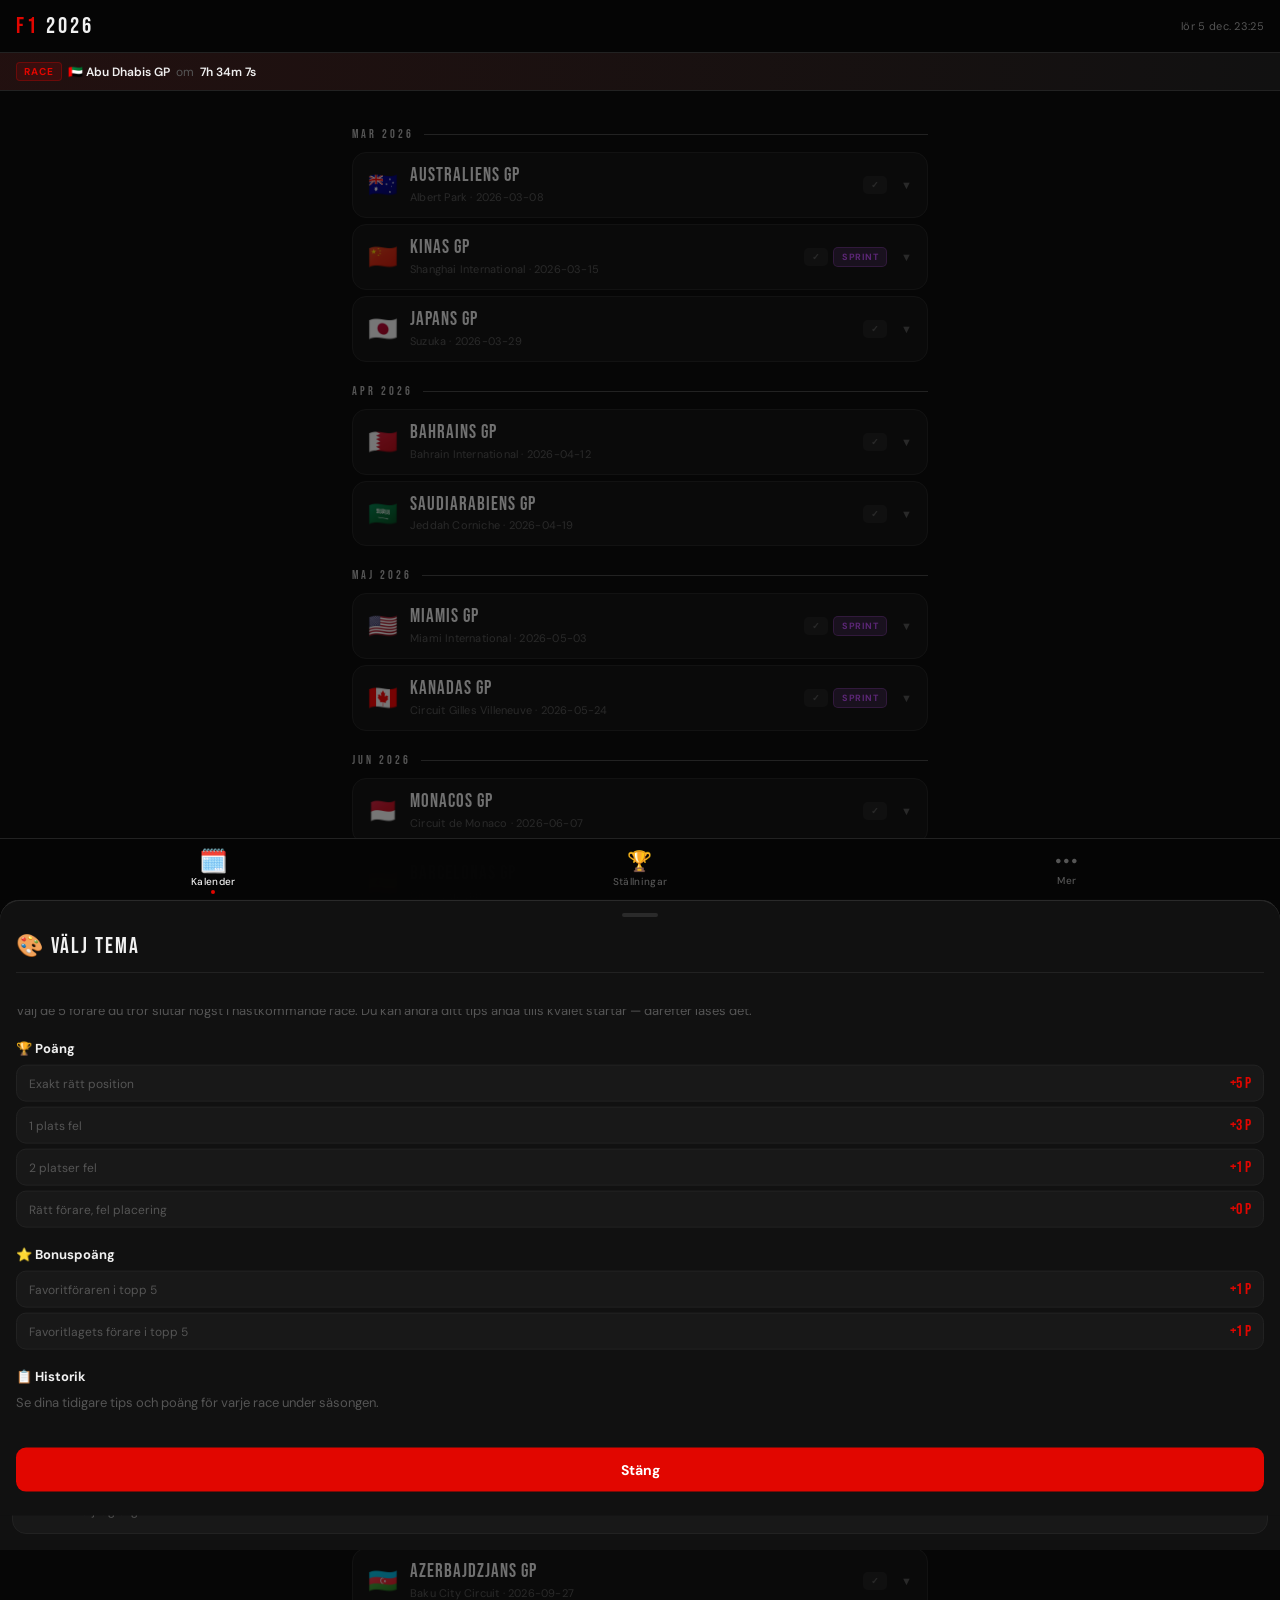
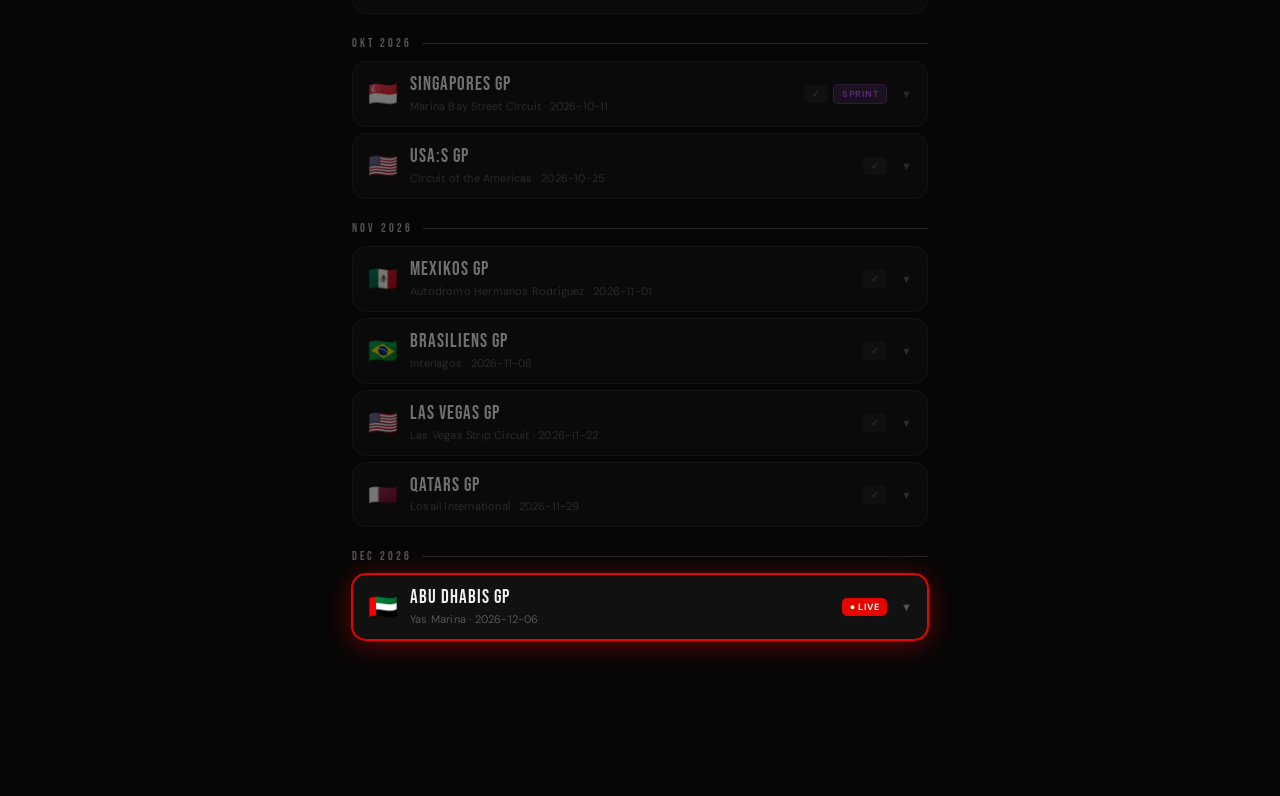
==== commit b9e4a826: "Add files via upload" ====
--- a/index.html
+++ b/index.html
@@ -1029,6 +1029,79 @@
 .chart-legend { display: flex; flex-wrap: wrap; gap: 6px; margin-top: 10px; }
 .chart-legend-item { display: flex; align-items: center; gap: 5px; font-size: 11px; color: var(--text2); }
 .chart-legend-dot { width: 10px; height: 3px; border-radius: 2px; flex-shrink: 0; }
+
+/* ── FANTASY PROFIL / LIGA ───────────────────────────────────────────────── */
+.fx-profile-kpi-row {
+  display: grid; grid-template-columns: repeat(4,1fr); gap: 6px; margin: 12px 0;
+}
+.fx-profile-kpi {
+  background: var(--surface2); border: 1px solid var(--border);
+  border-radius: var(--r-sm); padding: 10px 6px; text-align: center;
+}
+.fx-profile-kpi-val {
+  font-family: "Bebas Neue", sans-serif; font-size: 22px; line-height: 1; color: var(--text);
+}
+.fx-profile-kpi-label { font-size: 9px; color: var(--muted); margin-top: 3px; text-transform: uppercase; letter-spacing: 0.4px; }
+
+.fx-sparkline {
+  display: flex; align-items: flex-end; gap: 4px; height: 44px;
+  background: var(--surface2); border: 1px solid var(--border);
+  border-radius: var(--r-sm); padding: 6px 10px; margin-bottom: 2px;
+}
+.fx-spark-bar-wrap { flex: 1; display: flex; align-items: flex-end; }
+.fx-spark-bar { width: 100%; border-radius: 2px 2px 0 0; min-height: 3px; transition: height 0.4s ease; }
+
+.fx-next-tip-row {
+  display: flex; align-items: center; justify-content: space-between;
+  background: var(--surface2); border: 1px solid var(--border);
+  border-radius: var(--r-sm); padding: 10px 12px;
+  font-size: 13px; font-weight: 600;
+}
+.fx-next-tip-status { font-size: 11px; font-weight: 700; padding: 3px 8px; border-radius: 5px; }
+.fx-next-tip-status.open   { background: rgba(34,197,94,0.12); color: #22c55e; }
+.fx-next-tip-status.saved  { background: rgba(var(--accent-rgb,225,6,0),0.1); color: var(--accent); }
+.fx-next-tip-status.closed { background: rgba(255,255,255,0.05); color: var(--muted); }
+.fx-next-tip-status.scored { background: rgba(34,197,94,0.12); color: #22c55e; }
+
+.liga-hist-row {
+  display: grid; grid-template-columns: 22px 1fr 60px 44px;
+  align-items: center; gap: 8px;
+  background: var(--surface2); border: 1px solid var(--border);
+  border-radius: var(--r-sm); padding: 9px 12px;
+}
+.liga-hist-row.liga-hist-best { border-color: var(--accent); }
+.liga-hist-bar-wrap { height: 4px; background: var(--border); border-radius: 2px; overflow: hidden; }
+.liga-hist-bar { height: 100%; border-radius: 2px; transition: width 0.5s ease; }
+
+/* ── FANTASY VIEWS ───────────────────────────────────────────────────────── */
+#fx-view-setup, #fx-view-main { display: flex; flex-direction: column; gap: 0; }
+.fx-pick-race-name { font-family: "Bebas Neue", sans-serif; font-size: 20px; color: var(--text); }
+
+/* ── TOAST ───────────────────────────────────────────────────────────────── */
+#toast {
+  position: fixed;
+  bottom: 32px;
+  left: 50%;
+  transform: translateX(-50%) translateY(16px);
+  background: var(--surface3, #222);
+  color: var(--text);
+  font-family: "DM Sans", sans-serif;
+  font-size: 14px;
+  font-weight: 600;
+  padding: 12px 20px;
+  border-radius: 24px;
+  border: 1px solid var(--border);
+  box-shadow: 0 8px 32px rgba(0,0,0,0.5), 0 1px 0 rgba(255,255,255,0.05) inset;
+  white-space: nowrap;
+  pointer-events: none;
+  opacity: 0;
+  transition: opacity 0.2s ease, transform 0.25s cubic-bezier(0.34,1.56,0.64,1);
+  z-index: 9999;
+}
+#toast.show {
+  opacity: 1;
+  transform: translateX(-50%) translateY(0);
+}
 </style>
 </head>
 <body>
@@ -1134,7 +1207,7 @@
     <div class="fx-tabs">
       <button class="fx-tab active" id="fxtab-tips" onclick="fxTab('tips')">🎯 Mitt tips</button>
       <button class="fx-tab" id="fxtab-history" onclick="fxTab('history')">📋 Historik</button>
-      <button class="fx-tab" id="fxtab-liga" onclick="fxTab('liga')">🏆 Liga</button>
+      <button class="fx-tab" id="fxtab-liga" onclick="fxTab('liga')">📊 Min profil</button>
     </div>
 
     <div id="fx-panel-tips"></div>
@@ -2383,24 +2456,72 @@
     panel.innerHTML = '<div class="liga-empty"><div class="liga-empty-icon">👤</div><div>Skapa en profil för att se din liga</div></div>';
     return;
   }
-  let total = 0;
-  const scored = Object.entries(picks).filter(([,p]) => p.scored);
-  scored.forEach(([,p]) => { total += (p.pts || 0); });
-
+
+  const scored = Object.entries(picks)
+    .filter(([,p]) => p.scored)
+    .sort((a,b) => parseInt(a[0]) - parseInt(b[0]));
+
+  let total = 0, best = 0, bestRace = null;
+  const ptsList = scored.map(([rk, entry]) => {
+    total += entry.pts || 0;
+    if ((entry.pts || 0) > best) { best = entry.pts; bestRace = rk; }
+    return entry.pts || 0;
+  });
+  const avg = scored.length ? (total / scored.length).toFixed(1) : '—';
   const col = teamColor(profile.team);
   const emoji = fxDriverEmoji(profile.driver);
 
-  let histRows = scored
-    .sort((a,b) => parseInt(b[0])-parseInt(a[0]))
-    .map(([rk, entry]) => {
-      const race = RACES_2026.find(r => String(r.round) === rk);
-      if (!race) return '';
-      return '<div class="liga-hist-row">'
-        + '<span class="liga-hist-flag">' + race.flag + '</span>'
-        + '<span class="liga-hist-name">' + race.name + '</span>'
-        + '<span class="liga-hist-pts">' + entry.pts + ' p</span>'
+  // ── KPI row ──────────────────────────────────────────────────────────────
+  const kpiHtml = '<div class="fx-profile-kpi-row">'
+    + '<div class="fx-profile-kpi"><div class="fx-profile-kpi-val">' + total + '</div><div class="fx-profile-kpi-label">Totalpoäng</div></div>'
+    + '<div class="fx-profile-kpi"><div class="fx-profile-kpi-val">' + (scored.length || 0) + '</div><div class="fx-profile-kpi-label">Race tippad</div></div>'
+    + '<div class="fx-profile-kpi"><div class="fx-profile-kpi-val">' + avg + '</div><div class="fx-profile-kpi-label">Snitt / race</div></div>'
+    + '<div class="fx-profile-kpi"><div class="fx-profile-kpi-val">' + (best || '—') + '</div><div class="fx-profile-kpi-label">Bästa race</div></div>'
+    + '</div>';
+
+  // ── Mini sparkline ────────────────────────────────────────────────────────
+  let sparkHtml = '';
+  if (ptsList.length > 1) {
+    const maxP = Math.max(...ptsList, 1);
+    const bars = ptsList.map((p, i) => {
+      const h = Math.round((p / maxP) * 36);
+      const isLatest = i === ptsList.length - 1;
+      return '<div class="fx-spark-bar-wrap" title="' + p + ' p">'
+        + '<div class="fx-spark-bar" style="height:' + h + 'px;background:' + (isLatest ? col : 'var(--border2,#333)') + '"></div>'
         + '</div>';
     }).join('');
+    sparkHtml = '<div class="stats-section-label" style="margin:14px 0 6px">Poängutveckling</div>'
+      + '<div class="fx-sparkline">' + bars + '</div>';
+  }
+
+  // ── Race-by-race list ─────────────────────────────────────────────────────
+  let histRows = scored.slice().reverse().map(([rk, entry]) => {
+    const race = RACES_2026.find(r => String(r.round) === rk);
+    if (!race) return '';
+    const isBest = rk === bestRace;
+    const barW = best > 0 ? Math.round((entry.pts / best) * 100) : 0;
+    return '<div class="liga-hist-row' + (isBest ? ' liga-hist-best' : '') + '">'
+      + '<span class="liga-hist-flag">' + race.flag + '</span>'
+      + '<span class="liga-hist-name">' + race.name + (isBest ? ' 🏆' : '') + '</span>'
+      + '<div class="liga-hist-bar-wrap">'
+      +   '<div class="liga-hist-bar" style="width:' + barW + '%;background:' + col + '"></div>'
+      + '</div>'
+      + '<span class="liga-hist-pts">' + entry.pts + ' p</span>'
+      + '</div>';
+  }).join('');
+
+  // ── Next race tip status ──────────────────────────────────────────────────
+  const nextRace = fxNextRace();
+  const nextRk = String(nextRace.round);
+  const nextEntry = picks[nextRk];
+  const nextFilled = nextEntry?.slots?.filter(s => s).length || 0;
+  const nextLocked = fxIsLocked(nextRace);
+  const tipStatusHtml = '<div class="fx-next-tip-row">'
+    + '<span>' + nextRace.flag + ' ' + nextRace.name + '</span>'
+    + '<span class="fx-next-tip-status ' + (nextEntry?.scored ? 'scored' : nextLocked ? 'closed' : nextFilled === 5 ? 'saved' : 'open') + '">'
+    + (nextEntry?.scored ? '✅ Beräknad' : nextLocked && !nextFilled ? '⚠️ Inget tips' : nextLocked ? '🔒 Låst' : nextFilled === 5 ? '💾 Sparat' : '🟢 ' + nextFilled + '/5 valt')
+    + '</span>'
+    + '</div>';
 
   panel.innerHTML =
     '<div class="liga-me-card">'
@@ -2411,8 +2532,12 @@
     + '</div>'
     + '<div class="liga-me-pts">' + total + '<span class="liga-pts-label"> p</span></div>'
     + '</div>'
+    + kpiHtml
+    + '<div class="stats-section-label" style="margin:14px 0 6px">Nästa race</div>'
+    + tipStatusHtml
+    + sparkHtml
     + (histRows
-        ? '<div class="stats-section-label" style="margin:12px 0 6px">Poäng per race</div><div class="liga-hist-list">' + histRows + '</div>'
+        ? '<div class="stats-section-label" style="margin:14px 0 6px">Race för race</div><div class="liga-hist-list">' + histRows + '</div>'
         : '<div class="liga-empty" style="padding:20px 0"><div class="liga-empty-icon">🏁</div><div>Inga beräknade race ännu</div></div>');
 }
 
@@ -2475,7 +2600,7 @@
 
   // Bonus note
   let bonusHtml = '';
-  if (entry.scored && entry.bonusTeam || entry.bonusDriver) {
+  if (entry.scored && (entry.bonusTeam || entry.bonusDriver)) {
     const parts = [];
     if (entry.bonusTeam)   parts.push(`+1 för ${profile?.team}`);
     if (entry.bonusDriver) parts.push(`+1 för ${profile?.driver}`);
@@ -2494,6 +2619,7 @@
     }
   }
 
+  const countLabel = entry.scored ? '' : (filled + '/5 valda');
   document.getElementById('fx-panel-tips').innerHTML = `
     <div class="fx-pick-card">
       <div class="fx-pick-head">
@@ -2504,14 +2630,10 @@
       <div class="fx-slots">${slotsHtml}</div>
       ${bonusHtml}
       <div class="fx-footer">
-        <div class="fx-count">${entry.scored?'':'${filled}/5 valda'}</div>
+        <div class="fx-count">${countLabel}</div>
         <div style="display:flex;gap:8px">${footerBtns}</div>
       </div>
     </div>`;
-  // fix template literal inside string
-  document.getElementById('fx-panel-tips').innerHTML = document.getElementById('fx-panel-tips').innerHTML
-    .replace("'${filled}/5 valda'", `'${filled}/5 valda'`)
-    .replace('${filled}/5 valda', `${filled}/5 valda`);
 }
 
 function fxUpdateSlot(rk, idx, val) {
@@ -2519,6 +2641,13 @@
   if (!picks[rk]) picks[rk] = { slots: Array(5).fill(''), scored: false, pts: 0 };
   picks[rk].slots[idx] = val;
   fxSavePicks(picks);
+  // Update live counter without full re-render
+  const filled = picks[rk].slots.filter(s => s).length;
+  const counter = document.querySelector('#fx-panel-tips .fx-count');
+  if (counter) counter.textContent = filled + '/5 valda';
+  // Show/hide save button
+  const saveBtn = document.querySelector('#fx-panel-tips .fx-btn-primary');
+  if (saveBtn) saveBtn.disabled = filled < 5;
 }
 
 function fxSaveTip(rk) {
@@ -2529,7 +2658,11 @@
   fxSavePicks(picks);
   fxEditMode = false;
   showToast('✅ Tips sparat!');
-  fxRenderTips();
+  // Navigate to min profil tab to show development
+  setTimeout(() => {
+    fxTab('liga');
+    document.getElementById('fx-view-main')?.scrollIntoView({ behavior: 'smooth', block: 'start' });
+  }, 350);
   // Om loppet redan är kört, beräkna direkt
   fxAutoScore().catch(() => {});
 }
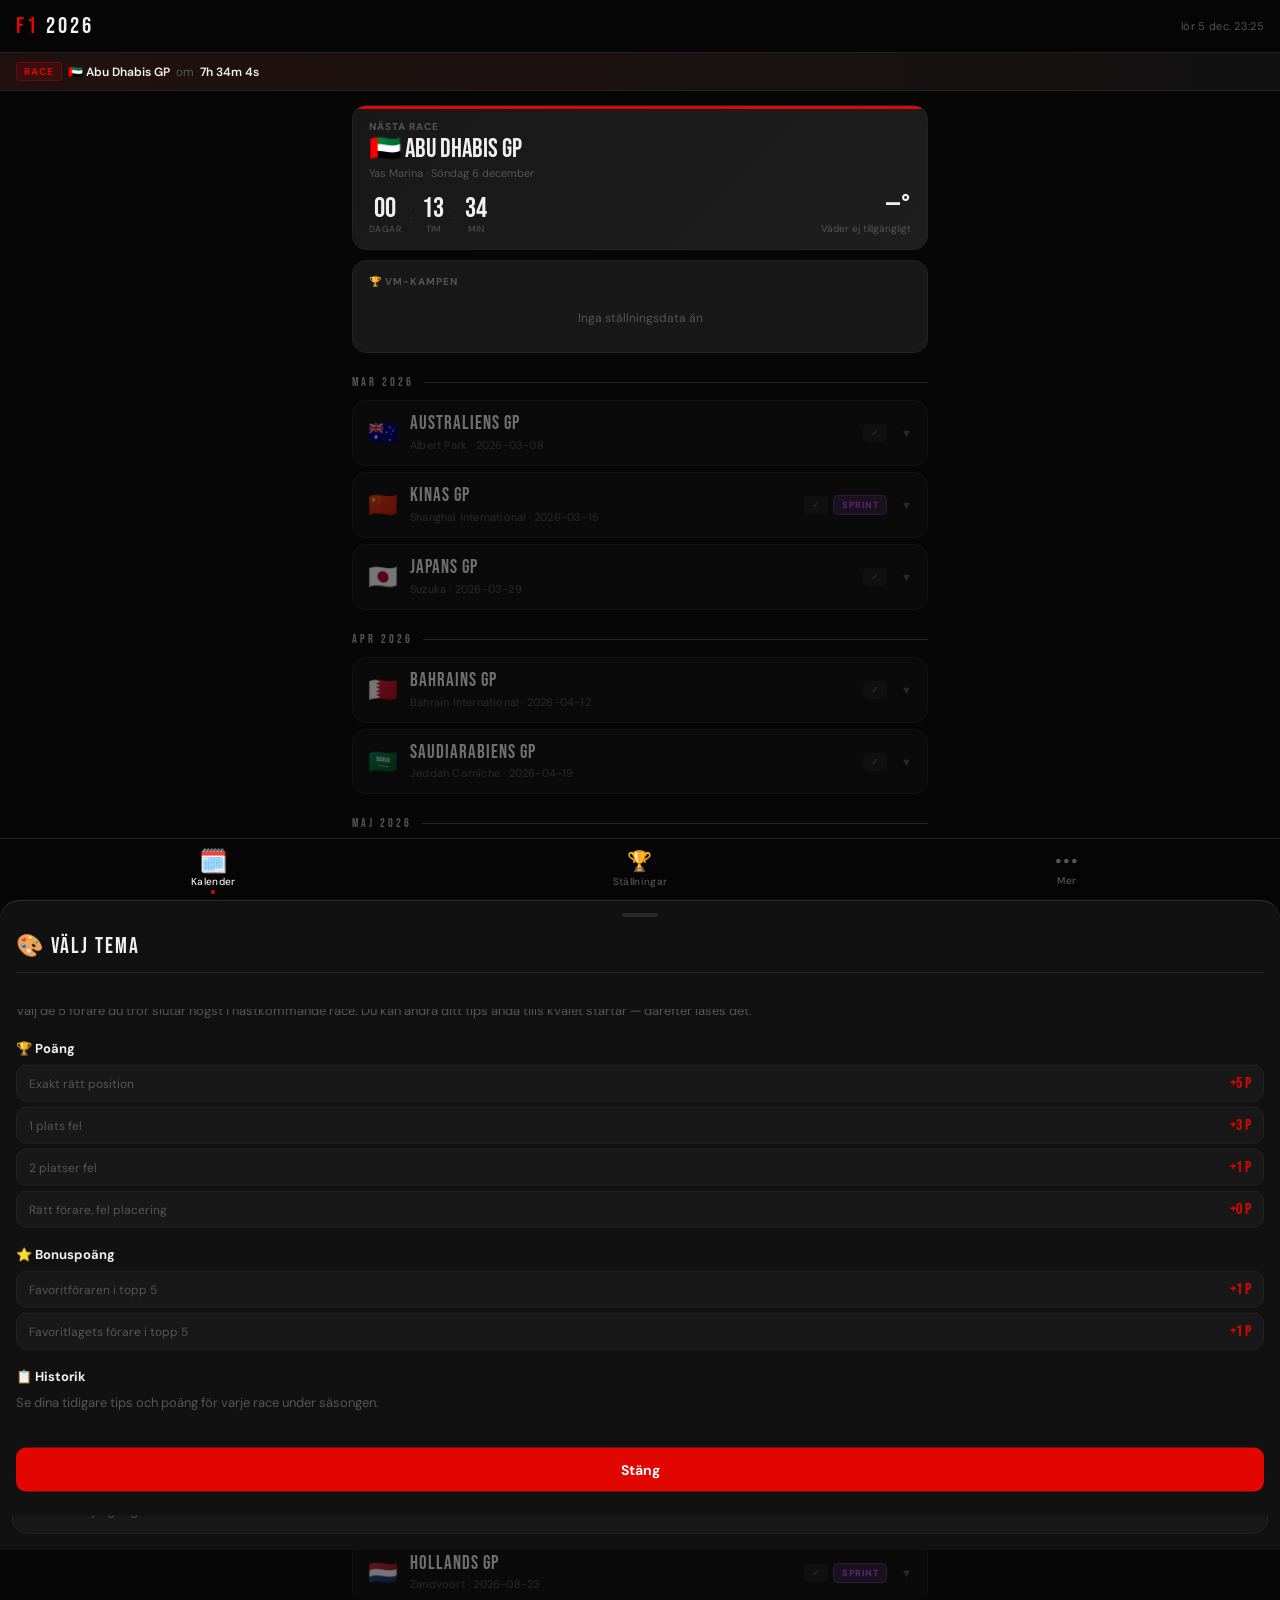
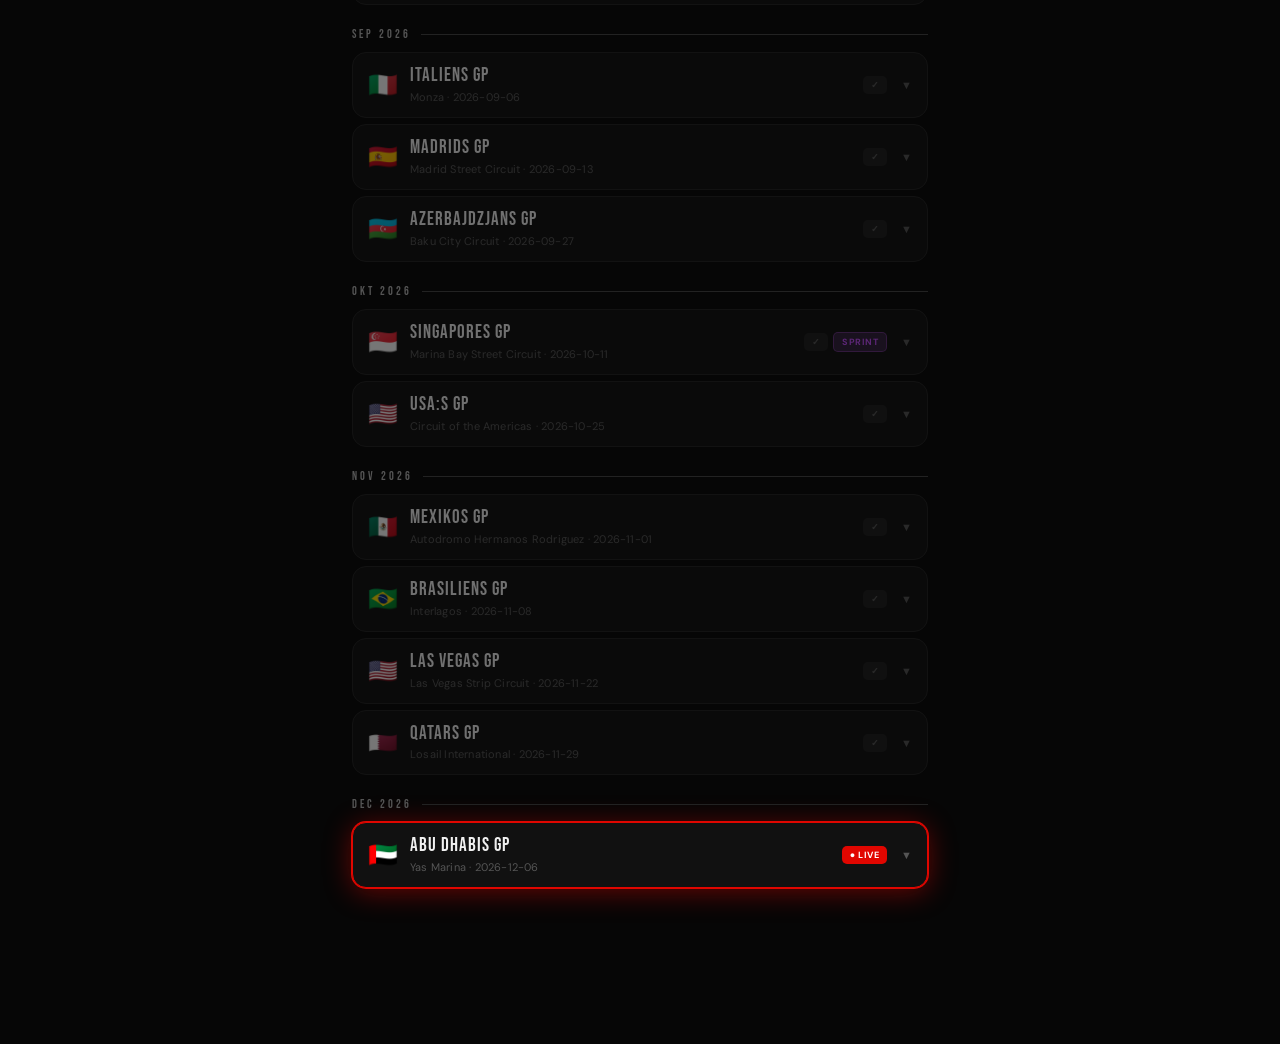
==== commit 25f8f5a3: "Add files via upload" ====
--- a/index.html
+++ b/index.html
@@ -1102,6 +1102,60 @@
   opacity: 1;
   transform: translateX(-50%) translateY(0);
 }
+
+/* ── WIDGETS ──────────────────────────────────────────────────────────────── */
+.widget-stack { display: flex; flex-direction: column; gap: 10px; margin-bottom: 10px; }
+
+/* Countdown + Weather widget */
+.widget-next-race {
+  background: linear-gradient(135deg, var(--surface2) 0%, var(--surface3,#1a1a1a) 100%);
+  border: 1px solid var(--border); border-radius: var(--r-md);
+  overflow: hidden; position: relative;
+}
+.widget-next-race-accent {
+  position: absolute; top: 0; left: 0; right: 0; height: 3px;
+  background: var(--accent);
+}
+.widget-next-body { padding: 14px 16px 12px; }
+.widget-next-label { font-size: 10px; font-weight: 700; text-transform: uppercase; letter-spacing: 0.1em; color: var(--muted); margin-bottom: 4px; }
+.widget-next-name { font-family: "Bebas Neue", sans-serif; font-size: 26px; line-height: 1; color: var(--text); }
+.widget-next-sub { font-size: 11px; color: var(--muted); margin-top: 3px; }
+.widget-next-row { display: flex; align-items: center; justify-content: space-between; margin-top: 12px; gap: 8px; }
+.widget-countdown {
+  display: flex; gap: 8px;
+}
+.widget-cd-unit { text-align: center; }
+.widget-cd-val { font-family: "Bebas Neue", sans-serif; font-size: 28px; line-height: 1; color: var(--text); }
+.widget-cd-label { font-size: 9px; color: var(--muted); text-transform: uppercase; letter-spacing: 0.05em; }
+.widget-cd-sep { font-family: "Bebas Neue", sans-serif; font-size: 24px; color: var(--border); align-self: flex-start; padding-top: 2px; }
+.widget-weather {
+  display: flex; flex-direction: column; align-items: flex-end; gap: 2px;
+  min-width: 80px;
+}
+.widget-weather-temp { font-family: "Bebas Neue", sans-serif; font-size: 28px; line-height: 1; }
+.widget-weather-desc { font-size: 10px; color: var(--muted); text-align: right; }
+.widget-weather-rain { font-size: 10px; font-weight: 600; color: #60a5fa; text-align: right; }
+
+/* Championship gap widget */
+.widget-gap {
+  background: var(--surface2); border: 1px solid var(--border); border-radius: var(--r-md);
+  padding: 14px 16px;
+}
+.widget-gap-label { font-size: 10px; font-weight: 700; text-transform: uppercase; letter-spacing: 0.1em; color: var(--muted); margin-bottom: 10px; }
+.widget-gap-rows { display: flex; flex-direction: column; gap: 6px; }
+.widget-gap-row { display: grid; grid-template-columns: 22px 1fr auto; align-items: center; gap: 8px; }
+.widget-gap-pos { font-family: "Bebas Neue", sans-serif; font-size: 13px; color: var(--muted); }
+.widget-gap-pos.p1 { color: var(--gold, #f59e0b); }
+.widget-gap-pos.p2 { color: var(--silver, #94a3b8); }
+.widget-gap-pos.p3 { color: var(--bronze, #b45309); }
+.widget-gap-info { display: flex; flex-direction: column; gap: 1px; overflow: hidden; }
+.widget-gap-name { font-size: 13px; font-weight: 700; color: var(--text); white-space: nowrap; overflow: hidden; text-overflow: ellipsis; }
+.widget-gap-team { font-size: 10px; color: var(--muted); }
+.widget-gap-pts { font-family: "Bebas Neue", sans-serif; font-size: 18px; color: var(--text); }
+.widget-gap-bar-wrap { grid-column: 2 / 4; height: 3px; background: var(--border); border-radius: 2px; overflow: hidden; margin-top: -4px; }
+.widget-gap-bar { height: 100%; border-radius: 2px; transition: width 0.6s ease; }
+.widget-gap-diff { font-size: 10px; color: var(--muted); font-weight: 600; }
+.widget-gap-loading { text-align: center; color: var(--muted); font-size: 12px; padding: 12px 0; }
 </style>
 </head>
 <body>
@@ -1117,6 +1171,36 @@
 <!-- CALENDAR PAGE -->
 <div class="container" id="page-calendar">
   <div id="pull-indicator" class="pull-indicator"></div>
+  <div class="widget-stack" id="widget-stack">
+    <!-- Next Race + Weather widget -->
+    <div class="widget-next-race" id="widget-next-race">
+      <div class="widget-next-race-accent"></div>
+      <div class="widget-next-body">
+        <div class="widget-next-label">Nästa race</div>
+        <div class="widget-next-name" id="wcd-name">—</div>
+        <div class="widget-next-sub" id="wcd-sub">—</div>
+        <div class="widget-next-row">
+          <div class="widget-countdown" id="wcd-countdown">
+            <div class="widget-cd-unit"><div class="widget-cd-val" id="wcd-d">—</div><div class="widget-cd-label">Dagar</div></div>
+            <div class="widget-cd-sep">:</div>
+            <div class="widget-cd-unit"><div class="widget-cd-val" id="wcd-h">—</div><div class="widget-cd-label">Tim</div></div>
+            <div class="widget-cd-sep">:</div>
+            <div class="widget-cd-unit"><div class="widget-cd-val" id="wcd-m">—</div><div class="widget-cd-label">Min</div></div>
+          </div>
+          <div class="widget-weather" id="wcd-weather">
+            <div class="widget-weather-temp" id="wcd-temp">—°</div>
+            <div class="widget-weather-desc" id="wcd-desc">Hämtar väder...</div>
+            <div class="widget-weather-rain" id="wcd-rain"></div>
+          </div>
+        </div>
+      </div>
+    </div>
+    <!-- Championship gap widget -->
+    <div class="widget-gap" id="widget-gap">
+      <div class="widget-gap-label">🏆 VM-kampen</div>
+      <div id="widget-gap-content"><div class="widget-gap-loading">Hämtar ställning...</div></div>
+    </div>
+  </div>
   <div id="race-list"></div>
 </div>
 
@@ -1629,6 +1713,139 @@
 const resultsCache = {};
 const weatherCache = {};
 const historyCache = {};
+
+
+// ── WIDGETS ───────────────────────────────────────────────────────────────────
+let widgetCountdownTimer = null;
+
+function widgetInit() {
+  widgetInitCountdown();
+  widgetInitGap();
+}
+
+// ── Countdown + Weather ───────────────────────────────────────────────────────
+function widgetInitCountdown() {
+  const next = RACES_2026.find(r => !isPast(r));
+  if (!next) {
+    document.getElementById('widget-next-race').style.display = 'none';
+    return;
+  }
+
+  // Accent color from next race
+  document.querySelector('.widget-next-race-accent').style.background = 'var(--accent)';
+  document.getElementById('wcd-name').textContent = next.flag + ' ' + next.name;
+
+  // Race time — assume 15:00 local (approx race start)
+  const raceMs = new Date(next.raceDate + 'T13:00:00Z').getTime();
+
+  function tick() {
+    const diff = raceMs - Date.now();
+    if (diff <= 0) {
+      document.getElementById('wcd-d').textContent = '00';
+      document.getElementById('wcd-h').textContent = '00';
+      document.getElementById('wcd-m').textContent = '00';
+      document.getElementById('wcd-sub').textContent = '🏁 Race pågår!';
+      return;
+    }
+    const d = Math.floor(diff / 86400000);
+    const h = Math.floor((diff % 86400000) / 3600000);
+    const m = Math.floor((diff % 3600000) / 60000);
+    document.getElementById('wcd-d').textContent = String(d).padStart(2,'0');
+    document.getElementById('wcd-h').textContent = String(h).padStart(2,'0');
+    document.getElementById('wcd-m').textContent = String(m).padStart(2,'0');
+  }
+  tick();
+  if (widgetCountdownTimer) clearInterval(widgetCountdownTimer);
+  widgetCountdownTimer = setInterval(tick, 30000);
+
+  // Sub-text: circuit + date
+  const rd = new Date(next.raceDate);
+  const dateStr = rd.toLocaleDateString('sv-SE', { weekday:'long', month:'long', day:'numeric' });
+  document.getElementById('wcd-sub').textContent = next.circuit + ' · ' + dateStr.charAt(0).toUpperCase() + dateStr.slice(1);
+
+  // Fetch weather
+  widgetFetchWeather(next);
+}
+
+async function widgetFetchWeather(race) {
+  try {
+    const url = 'https://api.open-meteo.com/v1/forecast'
+      + '?latitude=' + race.lat
+      + '&longitude=' + race.lon
+      + '&daily=temperature_2m_max,precipitation_probability_max,weathercode'
+      + '&timezone=auto&forecast_days=14';
+    const res = await fetch(url, { signal: AbortSignal.timeout(8000) });
+    if (!res.ok) throw new Error();
+    const j = await res.json();
+
+    // Find the race date in forecast
+    const idx = j.daily.time.indexOf(race.raceDate);
+    if (idx < 0) { document.getElementById('wcd-desc').textContent = 'Ej tillgängligt'; return; }
+
+    const temp = Math.round(j.daily.temperature_2m_max[idx]);
+    const rain = j.daily.precipitation_probability_max[idx];
+    const code = j.daily.weathercode[idx];
+
+    const weatherEmoji = code <= 1 ? '☀️' : code <= 3 ? '⛅' : code <= 48 ? '🌫️' : code <= 67 ? '🌧️' : code <= 77 ? '❄️' : '⛈️';
+    const weatherDesc = code <= 1 ? 'Klart' : code <= 3 ? 'Delvis molnigt' : code <= 48 ? 'Dimmigt' : code <= 67 ? 'Regn' : code <= 77 ? 'Snö' : 'Åskväder';
+
+    const col = temp > 30 ? '#f97316' : temp > 20 ? '#facc15' : temp > 10 ? '#86efac' : '#93c5fd';
+    document.getElementById('wcd-temp').textContent = weatherEmoji + ' ' + temp + '°';
+    document.getElementById('wcd-temp').style.color = col;
+    document.getElementById('wcd-desc').textContent = weatherDesc;
+    document.getElementById('wcd-rain').textContent = rain > 10 ? '💧 ' + rain + '% regn' : '';
+  } catch(e) {
+    document.getElementById('wcd-desc').textContent = 'Väder ej tillgängligt';
+  }
+}
+
+// ── Championship gap ──────────────────────────────────────────────────────────
+let widgetGapCache = null;
+
+async function widgetInitGap() {
+  const el = document.getElementById('widget-gap-content');
+  if (widgetGapCache) { widgetRenderGap(widgetGapCache); return; }
+
+  try {
+    const res = await fetch('https://api.jolpi.ca/ergast/f1/2026/driverStandings/', { signal: AbortSignal.timeout(10000) });
+    if (!res.ok) throw new Error();
+    const j = await res.json();
+    const standings = j?.MRData?.StandingsTable?.StandingsLists?.[0]?.DriverStandings;
+    if (!standings?.length) throw new Error();
+
+    const top3 = standings.slice(0, 3).map(s => ({
+      pos: parseInt(s.position),
+      name: s.Driver.givenName.charAt(0) + '. ' + s.Driver.familyName,
+      team: s.Constructors?.[0]?.name || '',
+      pts: parseFloat(s.points),
+    }));
+    widgetGapCache = top3;
+    widgetRenderGap(top3);
+  } catch(e) {
+    el.innerHTML = '<div class="widget-gap-loading">Inga ställningsdata än</div>';
+  }
+}
+
+function widgetRenderGap(top3) {
+  const el = document.getElementById('widget-gap-content');
+  if (!el) return;
+  const maxPts = top3[0]?.pts || 1;
+  const posClasses = ['p1','p2','p3'];
+  let html = '<div class="widget-gap-rows">';
+  top3.forEach((d, i) => {
+    const col = teamColor(d.team) || 'var(--accent)';
+    const barW = Math.round(d.pts / maxPts * 100);
+    const gapStr = i === 0 ? 'Leader' : '–' + (top3[0].pts - d.pts) + ' p';
+    html += '<div class="widget-gap-row">'
+      + '<div class="widget-gap-pos ' + posClasses[i] + '">' + d.pos + '</div>'
+      + '<div class="widget-gap-info"><div class="widget-gap-name">' + d.name + '</div><div class="widget-gap-team">' + d.team + '</div></div>'
+      + '<div style="text-align:right"><div class="widget-gap-pts">' + d.pts + '</div><div class="widget-gap-diff">' + gapStr + '</div></div>'
+      + '</div>'
+      + '<div class="widget-gap-bar-wrap" style="grid-column:1/4"><div class="widget-gap-bar" style="width:' + barW + '%;background:' + col + '"></div></div>';
+  });
+  html += '</div>';
+  el.innerHTML = html;
+}
 
 function buildCalendar() {
   const list = document.getElementById('race-list');
@@ -3935,6 +4152,7 @@
 
 function init(){
   buildCalendar();
+  widgetInit();
   setInterval(updateClock,1000);
   updateClock();
   updateNotifyBtn();
